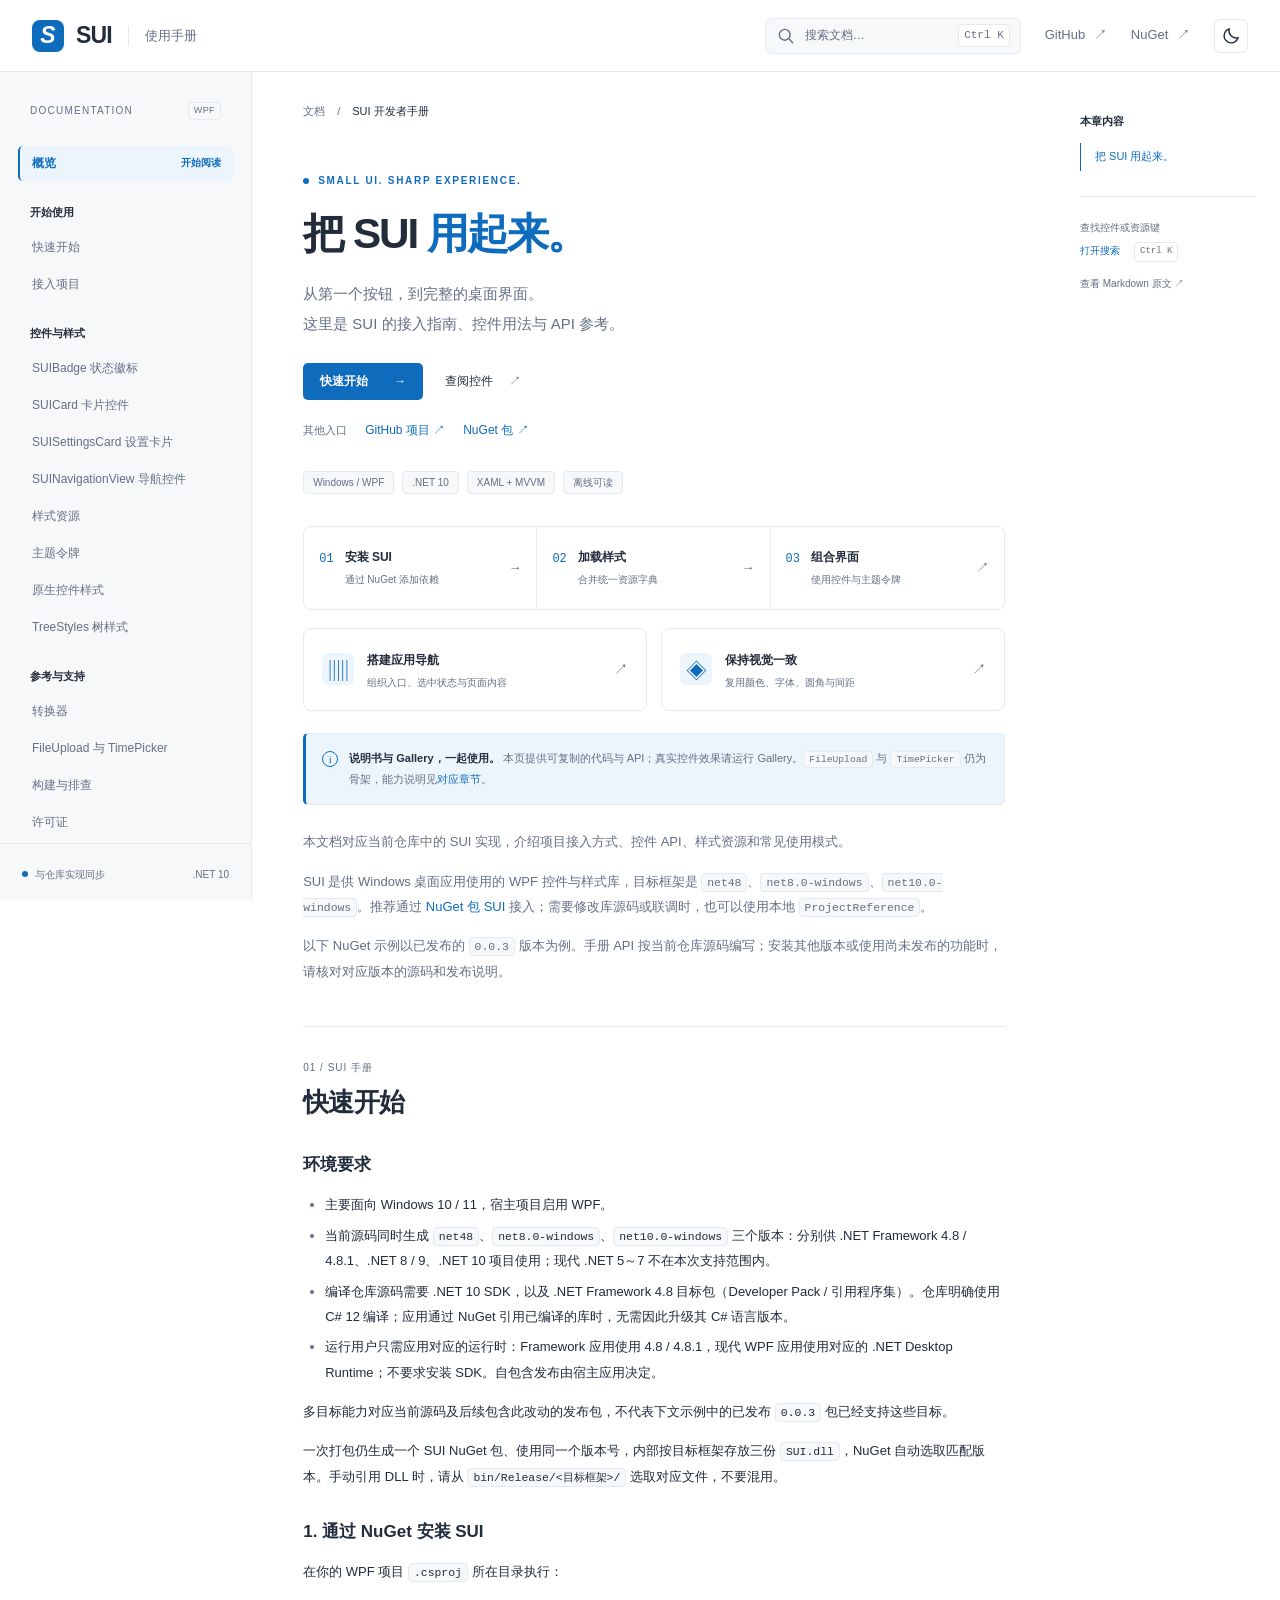
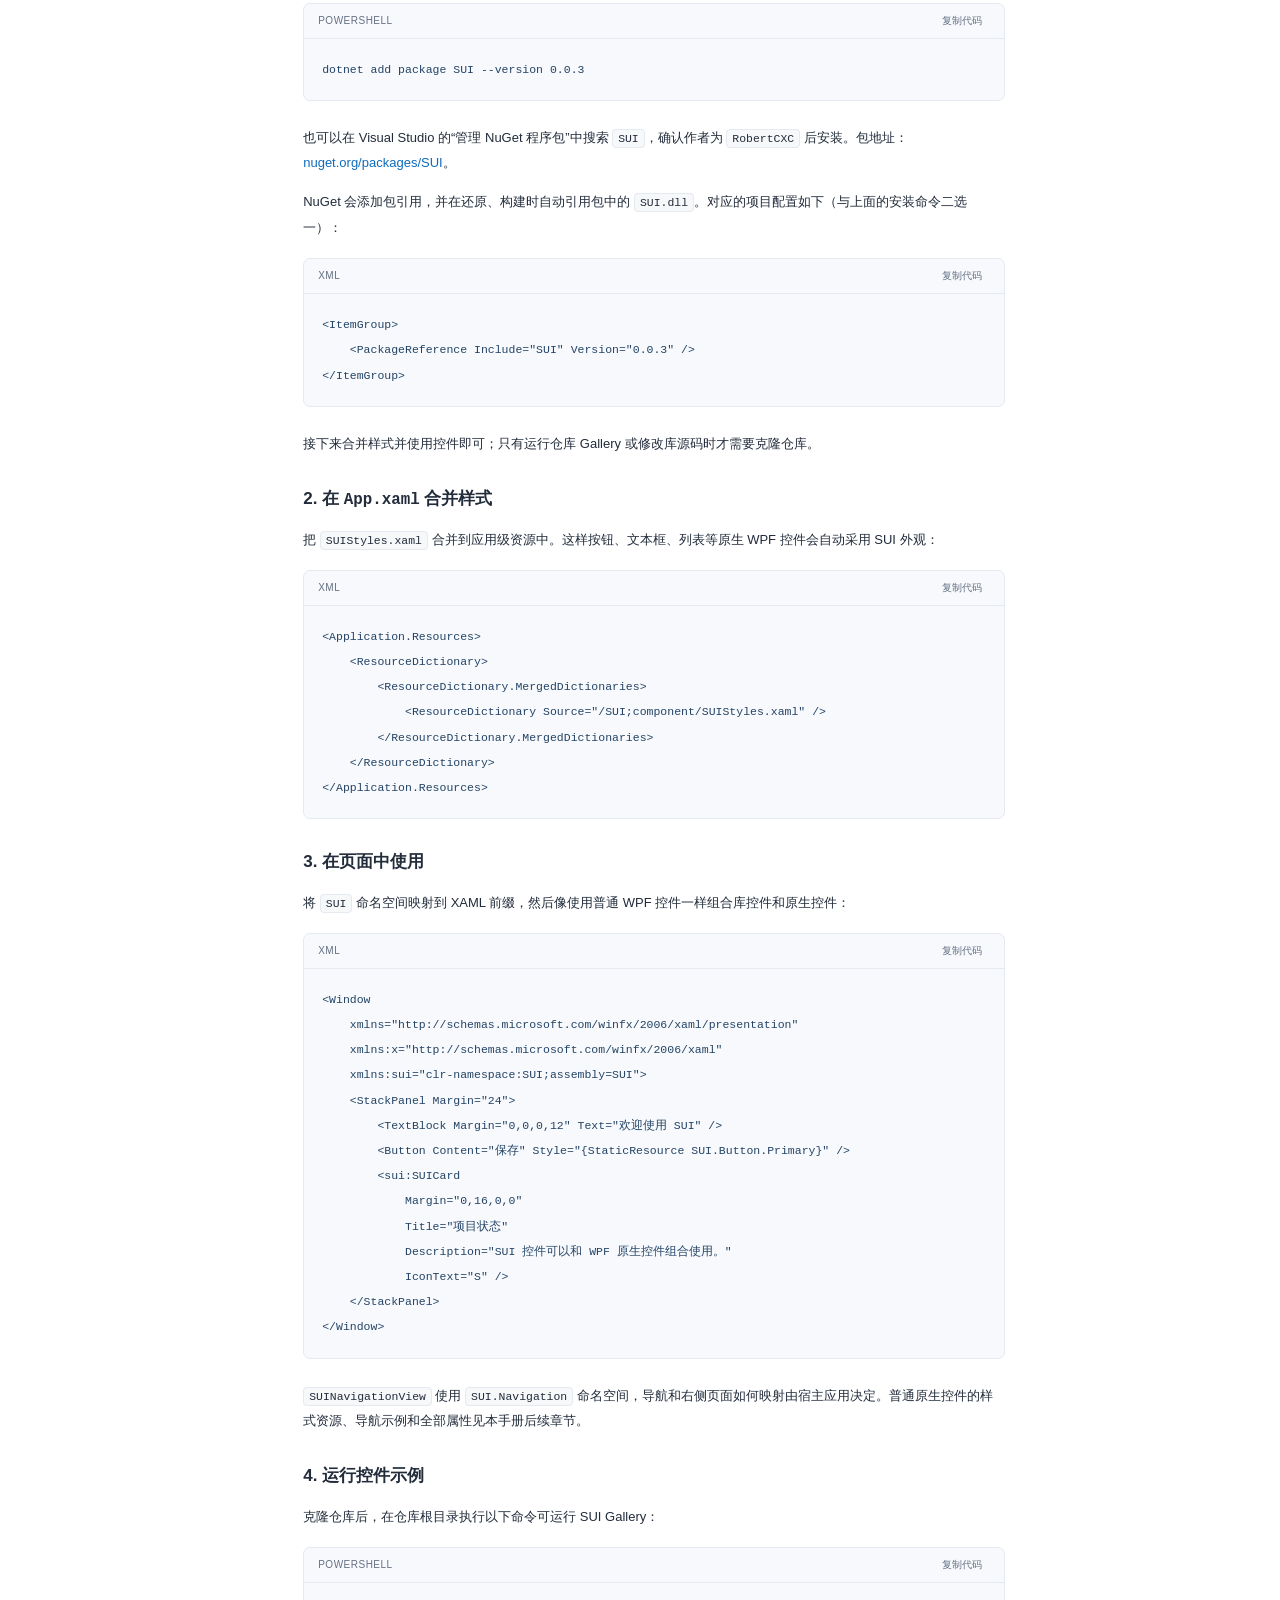
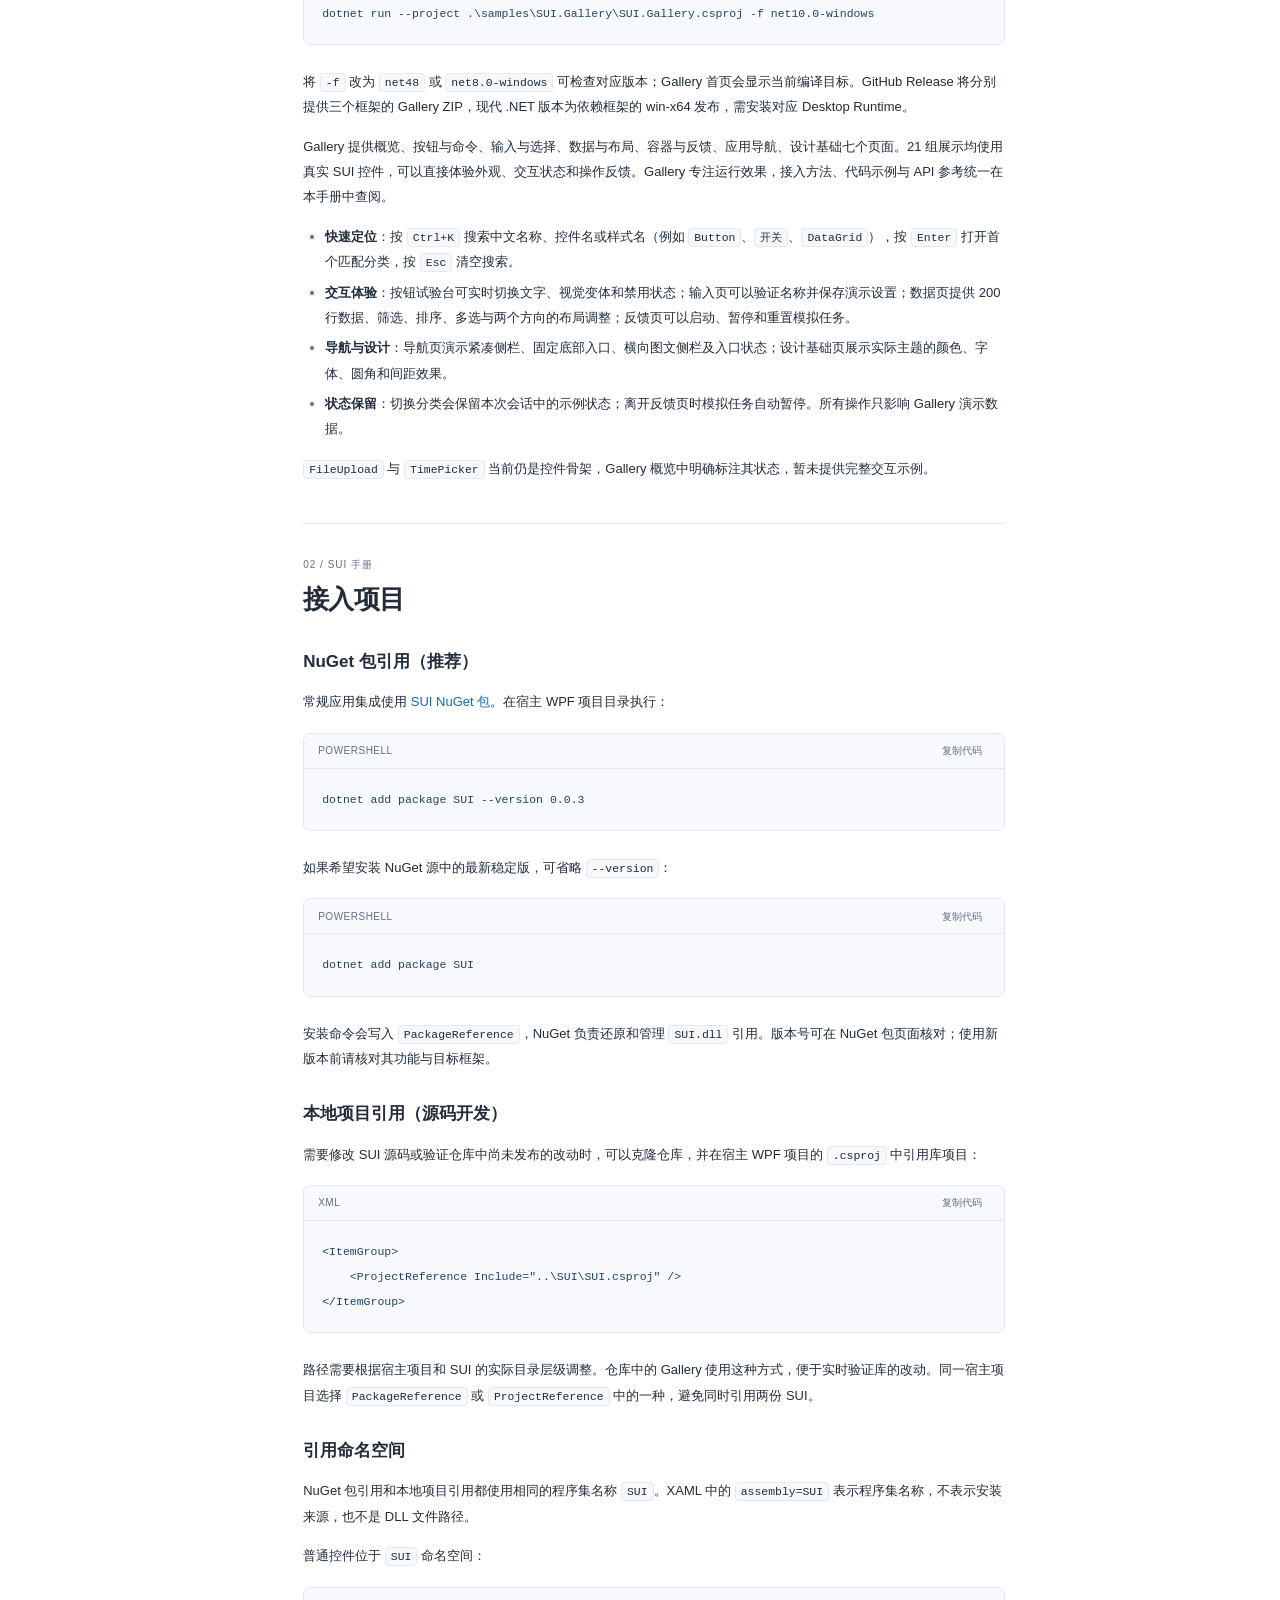
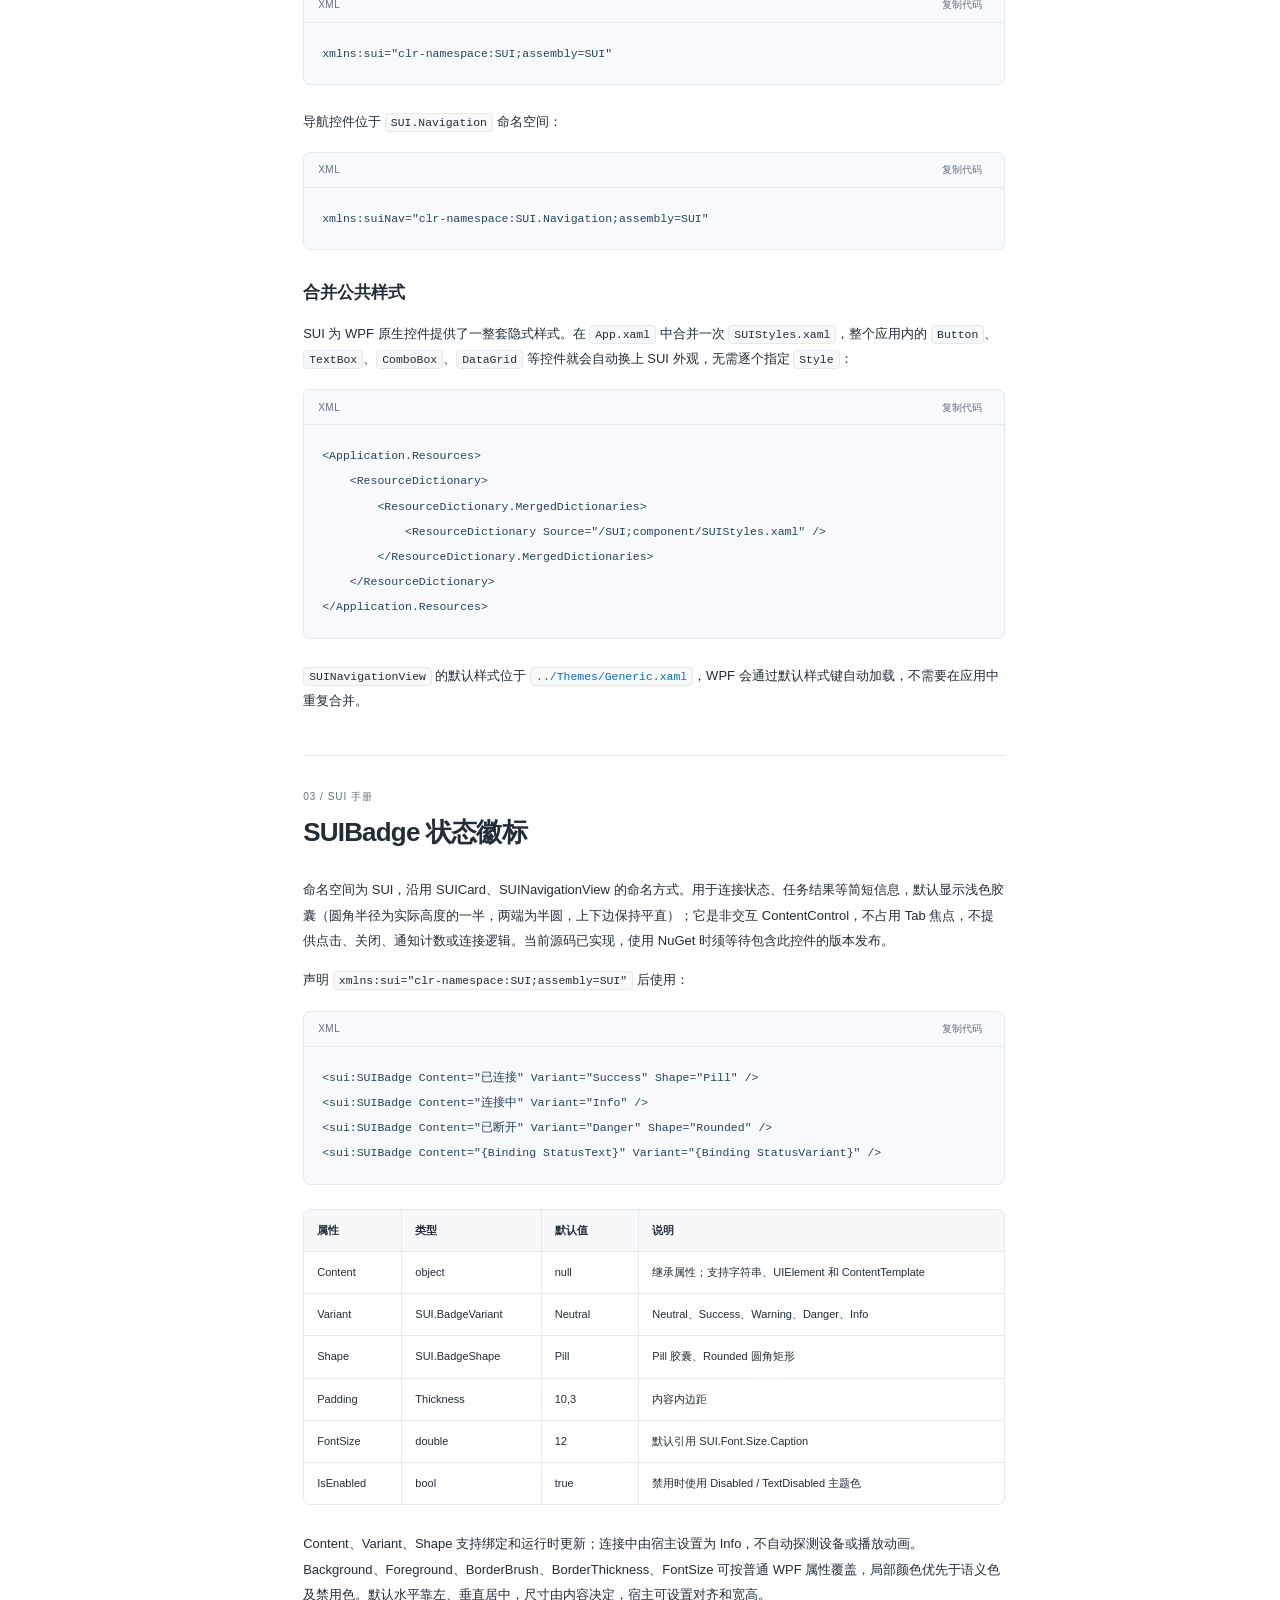
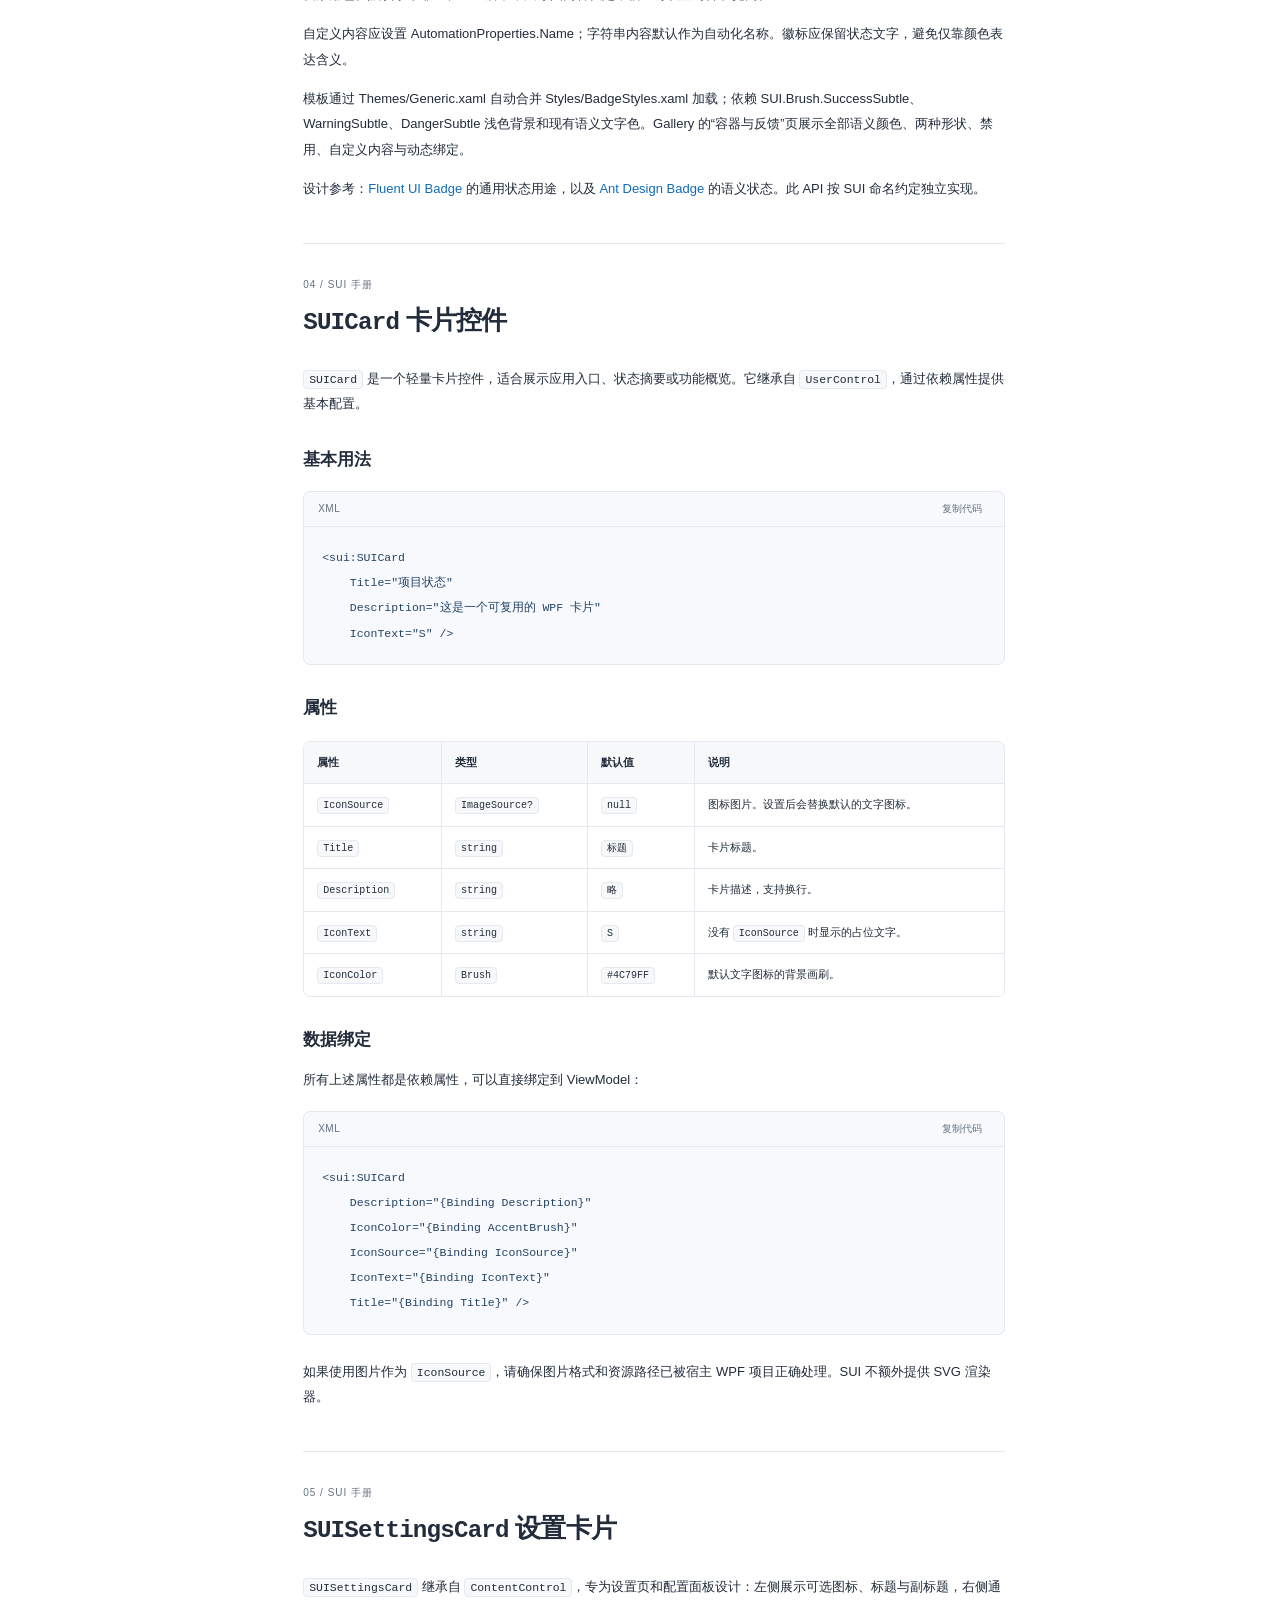
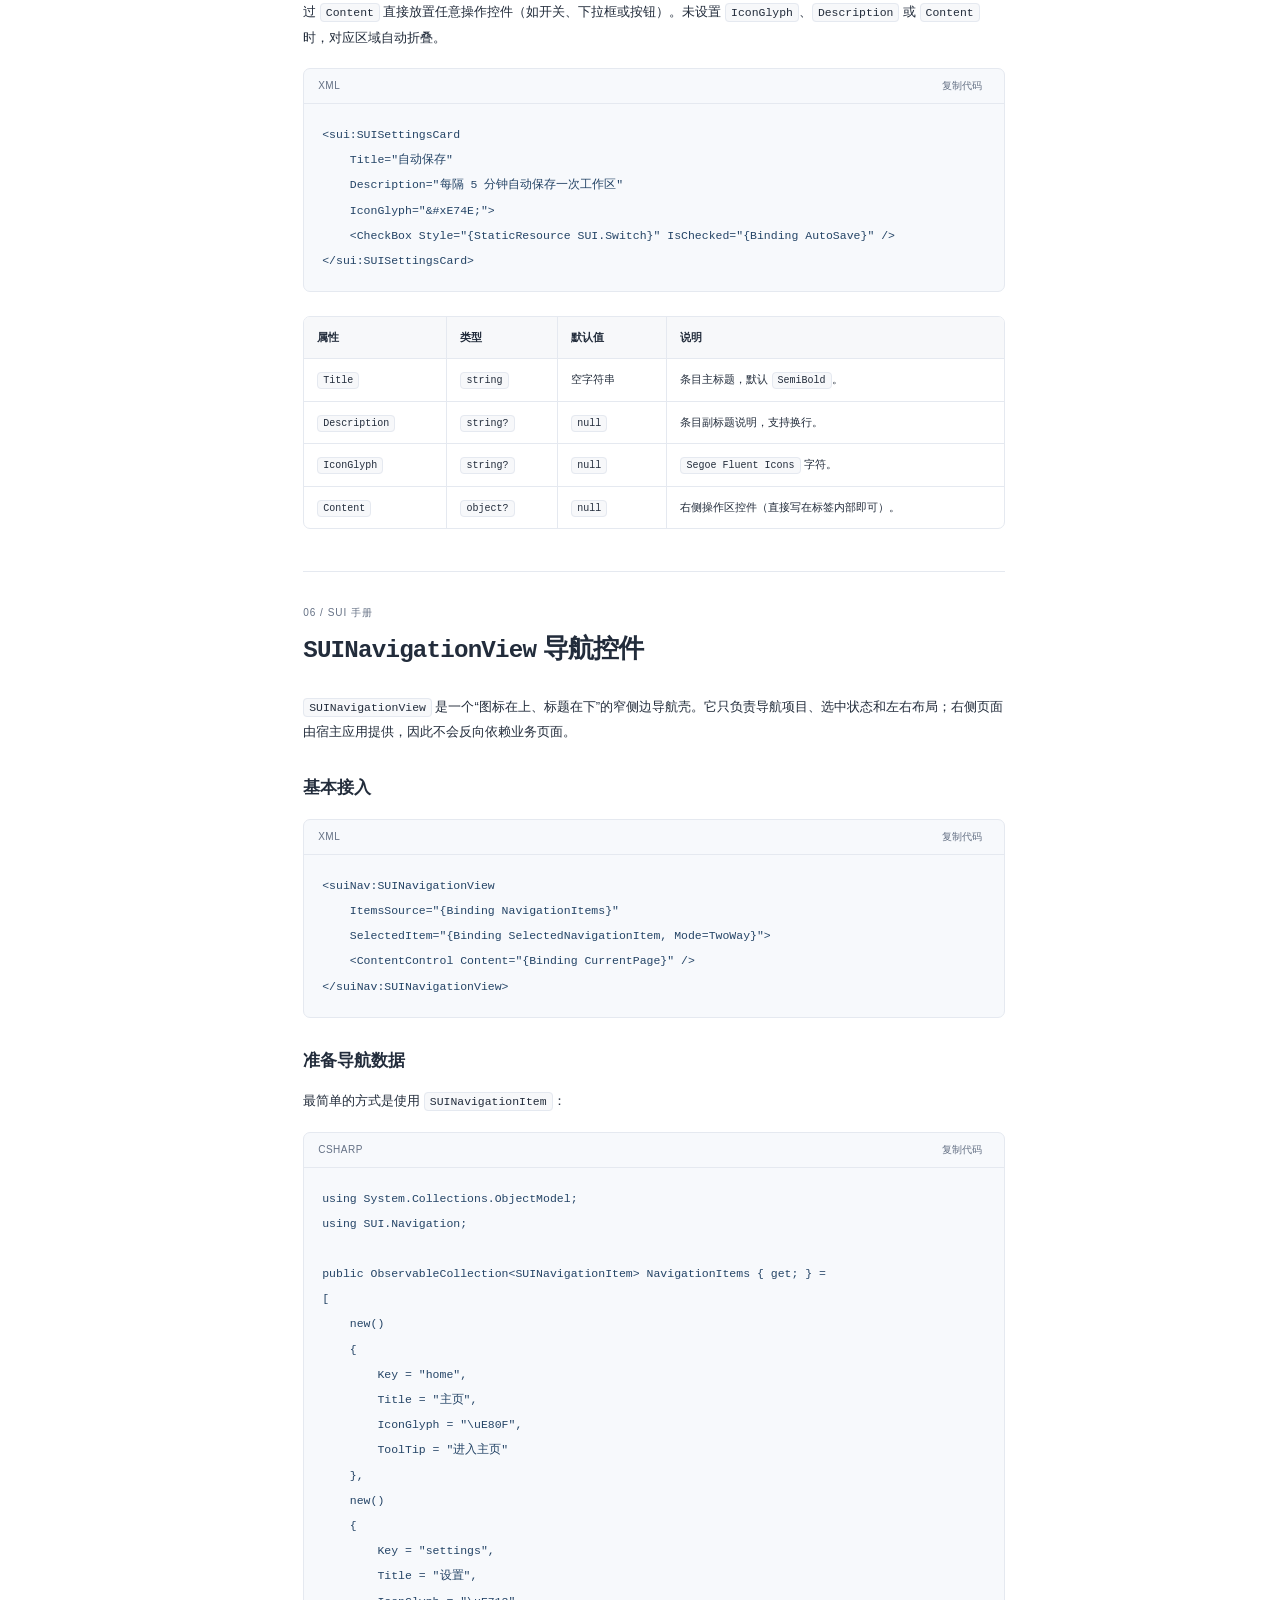
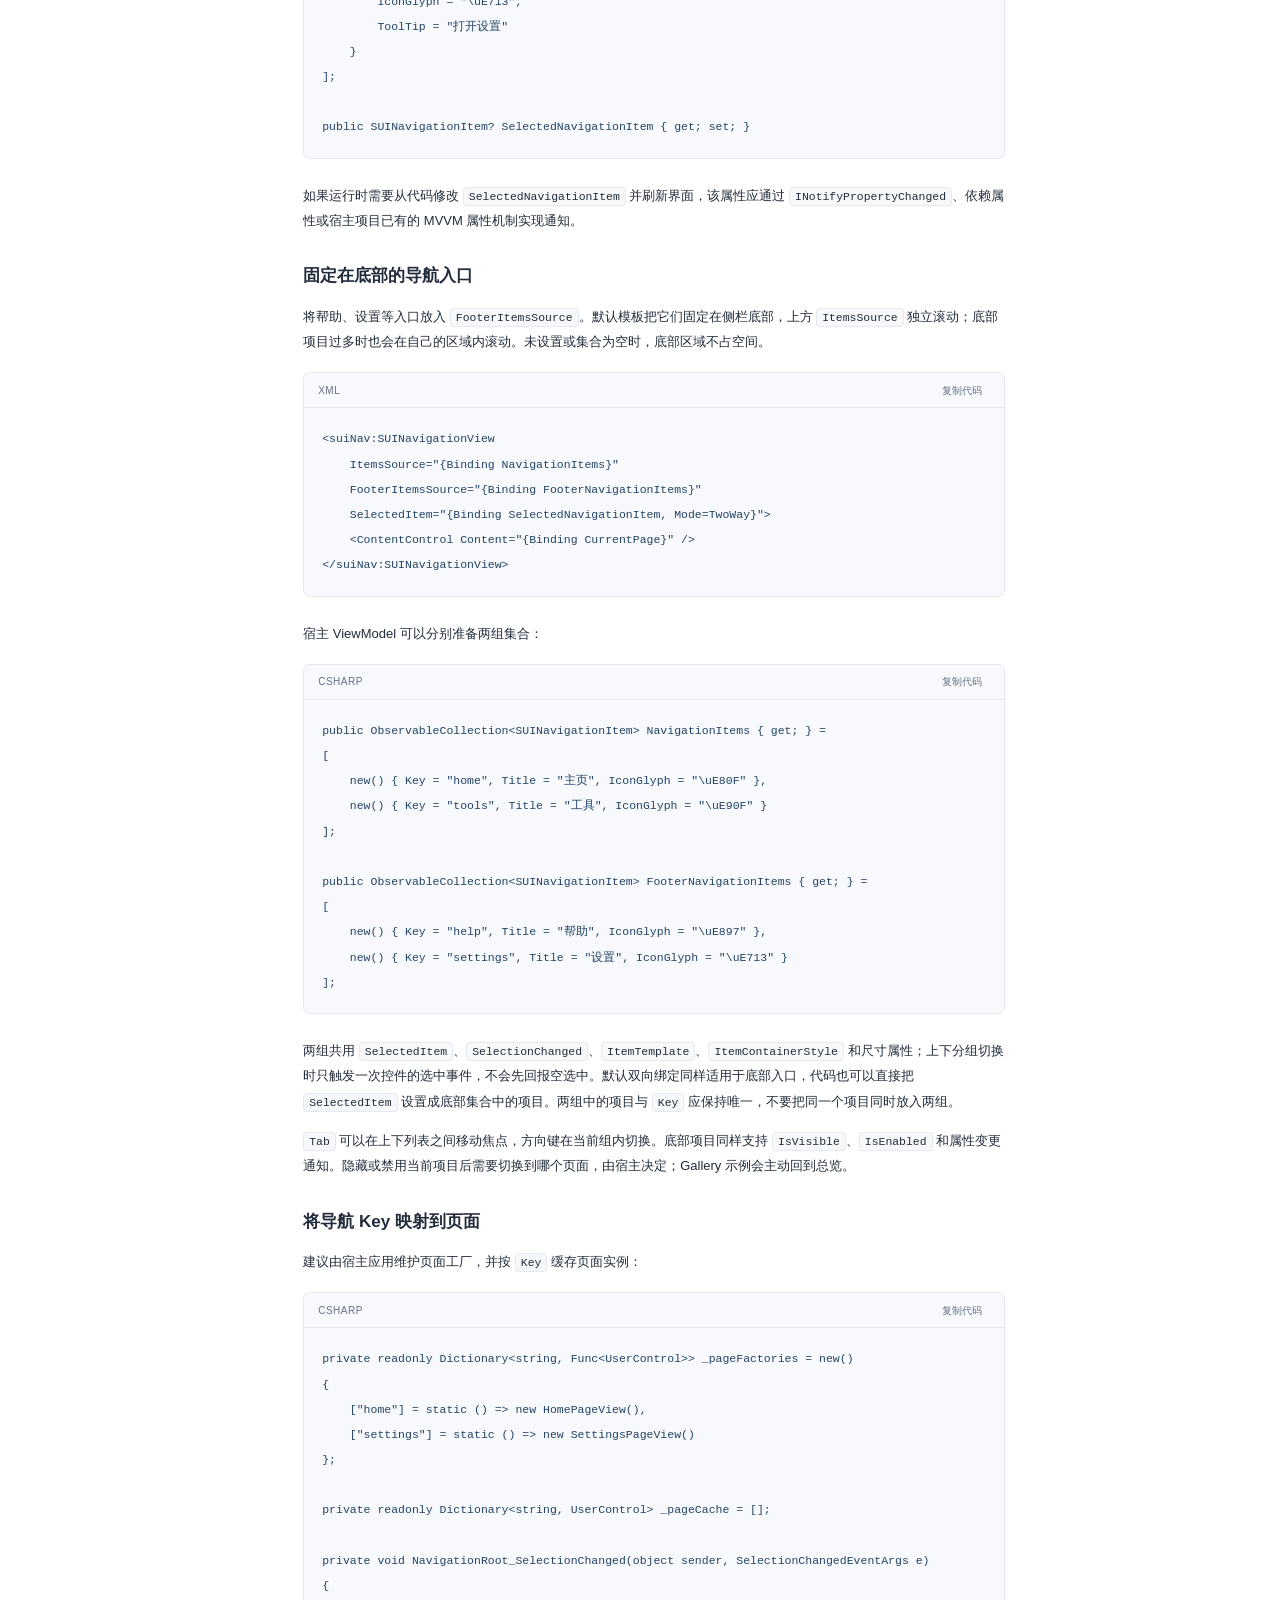
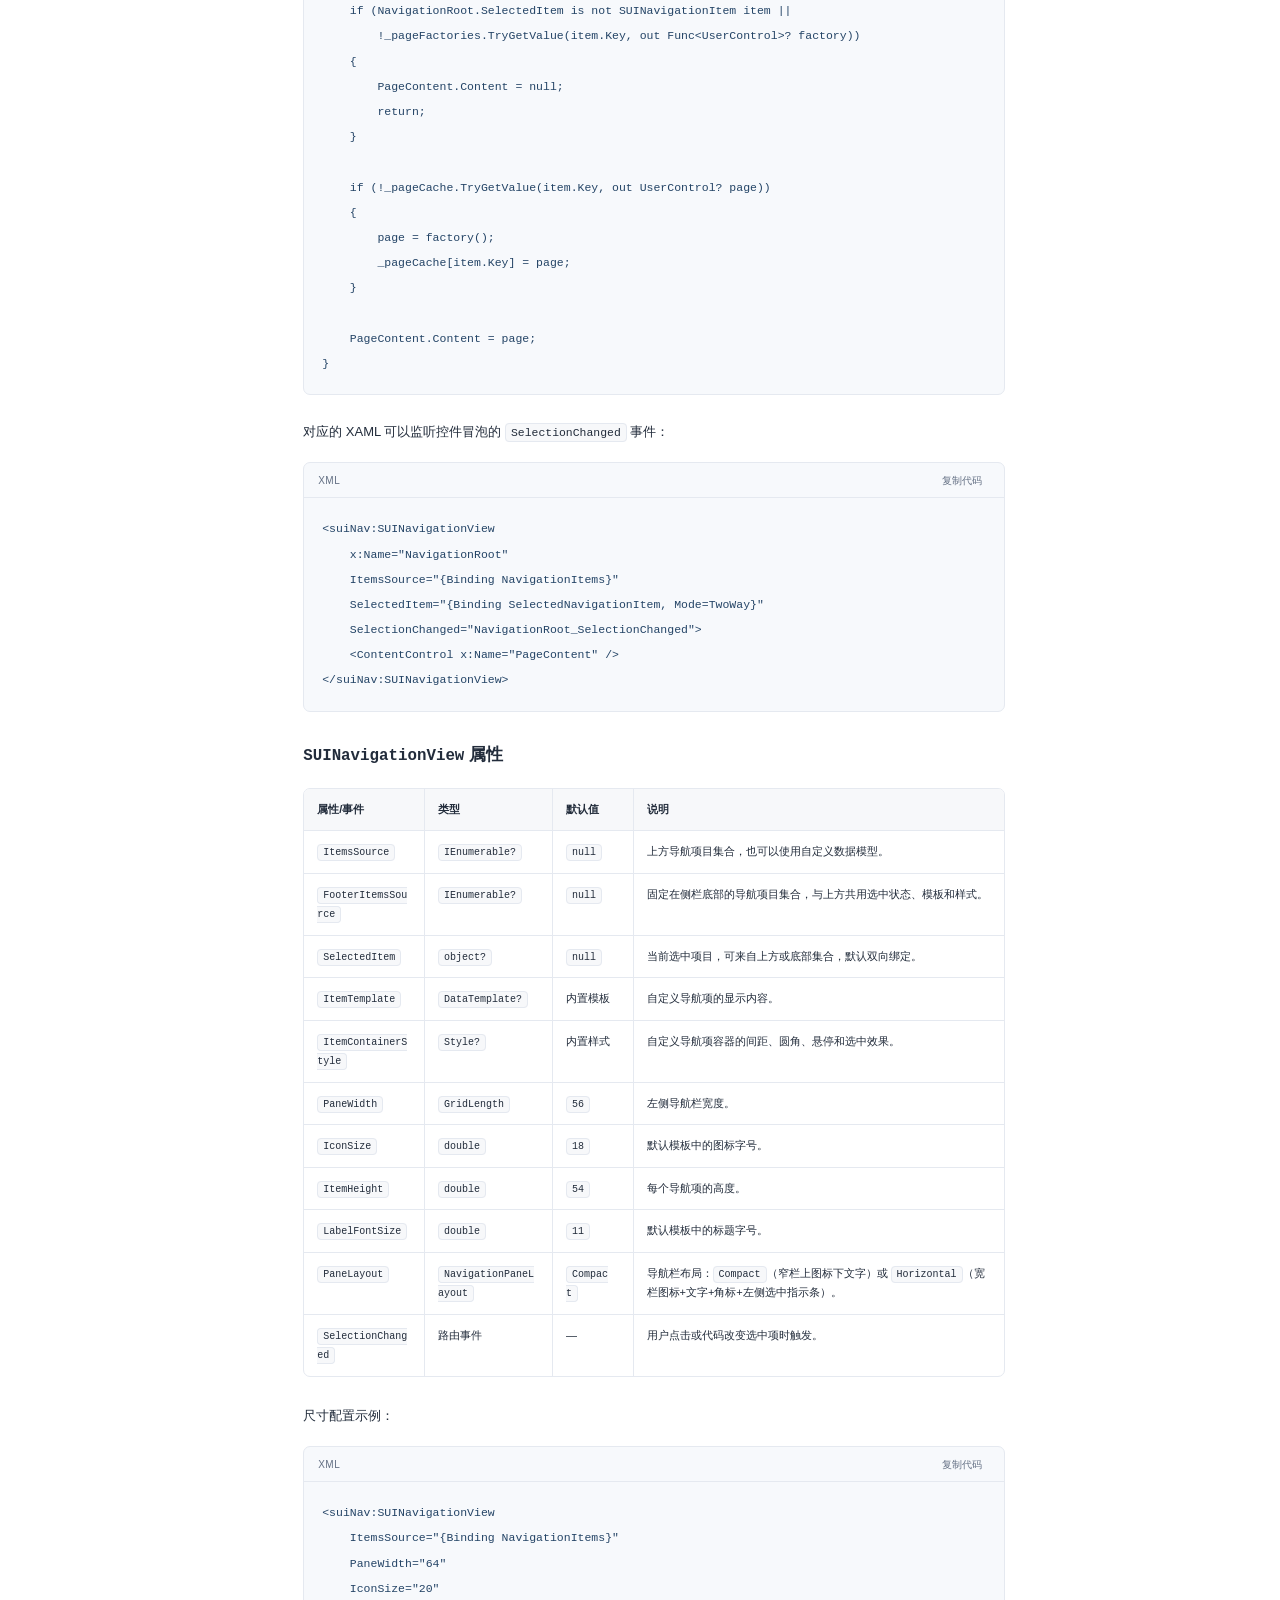
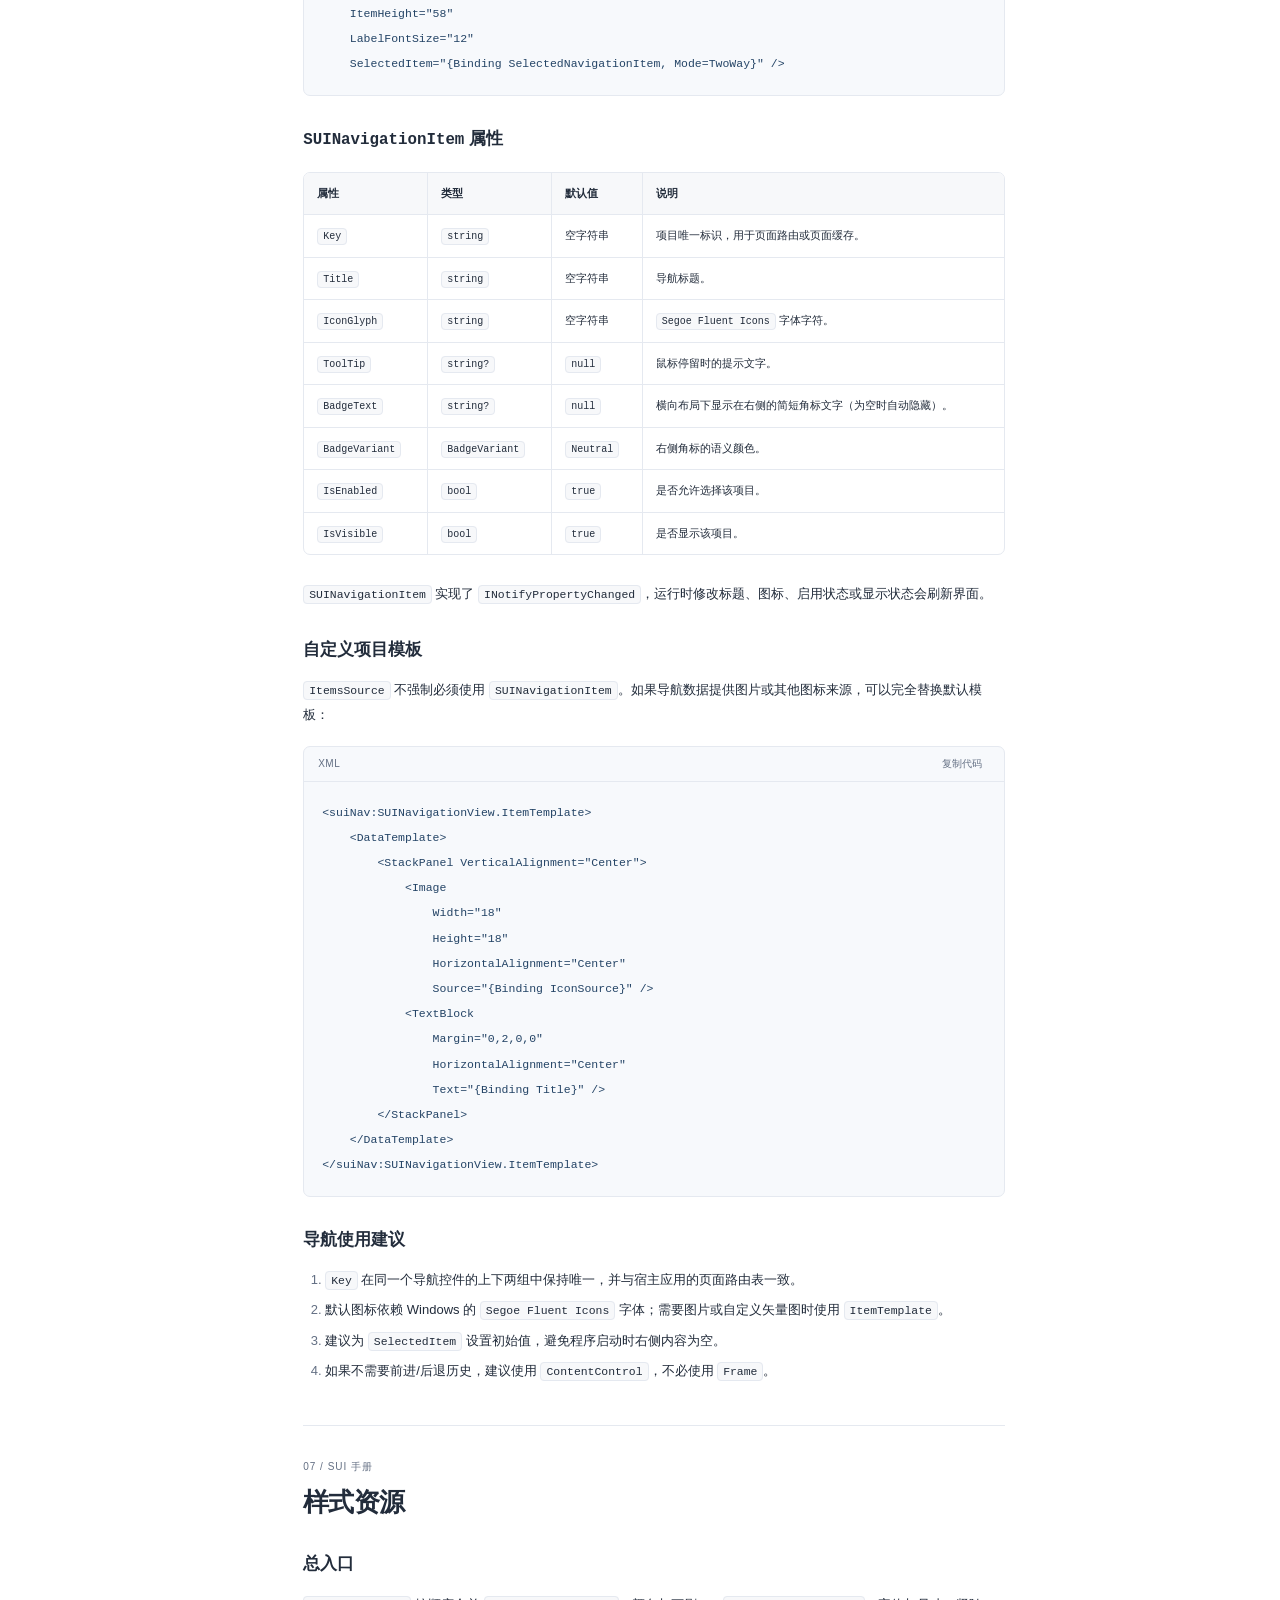
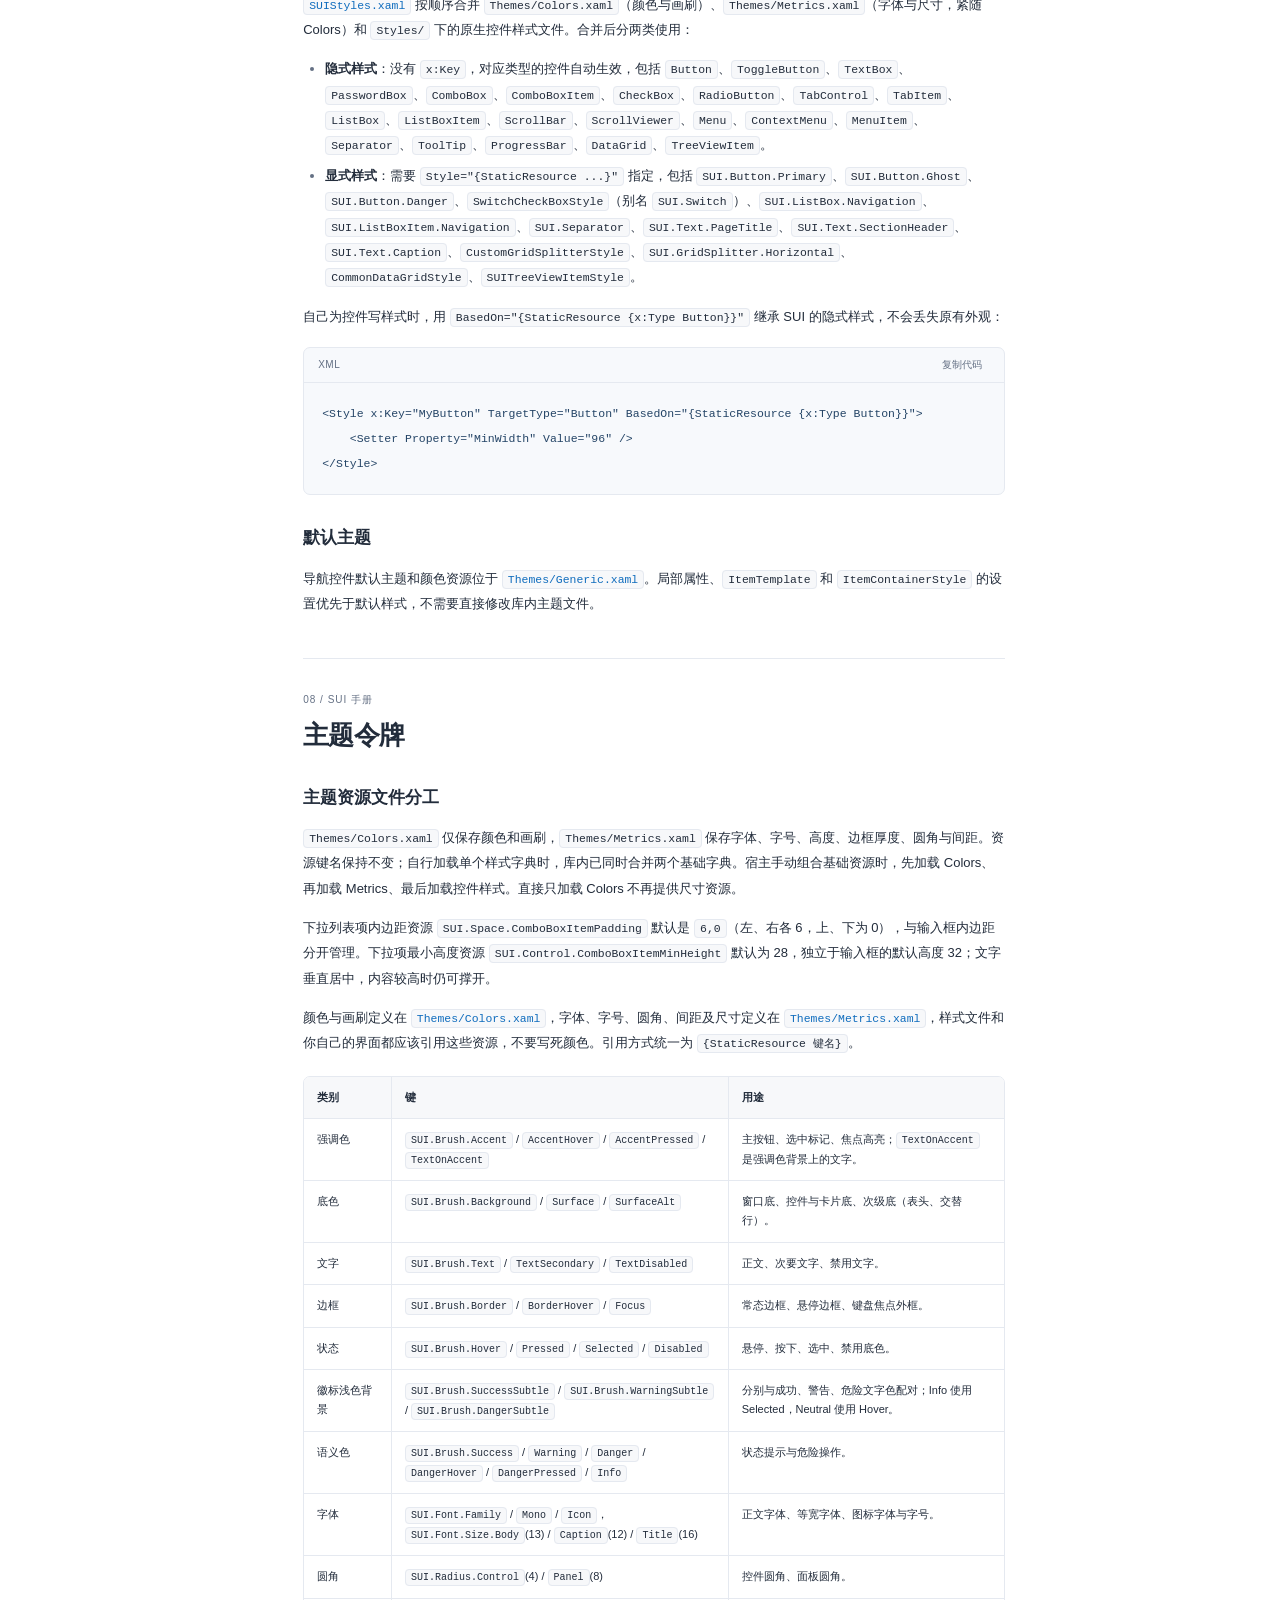
==== docs/index.html @ 78815bd7 "新增设置卡片 SUISettingsCard、分组标题及通用分隔线样式 变更目的：消除设置页中重复编写左标题副标题+右控件卡片布局、分组标题与 1px 内容分隔线的样板代码。  主要内容： - Con" ====
<!doctype html>
<!-- 此文件由 scripts/Build-Docs.ps1 生成。正文请编辑 doc/使用手册.md。 -->
<html lang="zh-CN">
<head>
  <meta charset="utf-8">
  <meta name="viewport" content="width=device-width, initial-scale=1">
  <meta name="description" content="SUI 中文使用手册：WPF 项目接入、控件 API、原生样式、主题令牌与常见问题。">
  <meta name="color-scheme" content="light dark">
  <title>SUI 使用手册 · Small UI. Sharp Experience.</title>
  <link rel="icon" href="assets/favicon.svg" type="image/svg+xml">
  <link rel="stylesheet" href="assets/manual.css">
  <script src="assets/theme.js"></script>
  <script src="assets/manual.js" defer></script>
</head>
<body>
  <a class="skip-link" href="#正文">跳到正文</a>
  <header class="site-header">
    <a class="brand" href="#概览" aria-label="SUI 使用手册首页"><span class="brand-mark" aria-hidden="true">S</span><strong>SUI</strong><span class="brand-divider"></span><span class="brand-caption">使用手册</span></a>
    <div class="header-actions">
      <button class="search-trigger" type="button" aria-label="搜索文档" data-search-open hidden><svg viewBox="0 0 24 24" aria-hidden="true"><circle cx="10.5" cy="10.5" r="6.5"/><path d="m16 16 4 4"/></svg><span>搜索文档…</span><kbd>Ctrl K</kbd></button>
      <a class="repo-link" href="https://github.com/RobertCXC/SUI">GitHub <span aria-hidden="true">↗</span></a>
      <a class="repo-link" href="https://www.nuget.org/packages/SUI">NuGet <span aria-hidden="true">↗</span></a>
      <button class="icon-button theme-toggle" type="button" aria-label="切换文档主题" hidden><svg viewBox="0 0 24 24" aria-hidden="true"><path d="M20.5 14a8.5 8.5 0 0 1-10.5-10.5A8.5 8.5 0 1 0 20.5 14Z"/></svg></button>
    </div>
  </header>
  <div class="mobile-bar"><button type="button" class="menu-toggle" aria-expanded="false" aria-controls="sidebar" hidden>☰ 章节目录</button><a href="#概览">返回概览 ↑</a></div>
  <aside id="sidebar" class="sidebar" aria-label="手册章节">
    <div class="sidebar-heading">DOCUMENTATION <span>WPF</span></div>
    <nav><a class="nav-link overview-link" href="#概览">概览<span>开始阅读</span></a><p class="nav-group">开始使用</p><a class="nav-link" href="#快速开始">快速开始</a><a class="nav-link" href="#接入项目">接入项目</a><p class="nav-group">控件与样式</p><a class="nav-link" href="#suibadge-状态徽标">SUIBadge 状态徽标</a><a class="nav-link" href="#suicard-卡片控件">SUICard 卡片控件</a><a class="nav-link" href="#suisettingscard-设置卡片">SUISettingsCard 设置卡片</a><a class="nav-link" href="#suinavigationview-导航控件">SUINavigationView 导航控件</a><a class="nav-link" href="#样式资源">样式资源</a><a class="nav-link" href="#主题令牌">主题令牌</a><a class="nav-link" href="#原生控件样式">原生控件样式</a><a class="nav-link" href="#treestyles-树样式">TreeStyles 树样式</a><p class="nav-group">参考与支持</p><a class="nav-link" href="#转换器">转换器</a><a class="nav-link" href="#fileupload-与-timepicker">FileUpload 与 TimePicker</a><a class="nav-link" href="#构建与排查">构建与排查</a><a class="nav-link" href="#许可证">许可证</a></nav>
    <div class="sidebar-footer"><span class="status-dot"></span>与仓库实现同步<span class="sidebar-tag">.NET 10</span></div>
  </aside>
  <main id="正文" tabindex="-1">
    <div class="reading-path"><span>文档</span><span aria-hidden="true">/</span><span>SUI 开发者手册</span></div>
    <section id="概览" class="hero" aria-labelledby="hero-title">
      <div class="hero-eyebrow"><span class="status-dot"></span> SMALL UI. SHARP EXPERIENCE.</div>
      <h1 id="hero-title">把 SUI <span>用起来。</span></h1>
      <p class="hero-description">从第一个按钮，到完整的桌面界面。<br>这里是 SUI 的接入指南、控件用法与 API 参考。</p>
      <div class="hero-actions"><a class="primary-link" href="#快速开始">快速开始 <span aria-hidden="true">→</span></a><a class="secondary-link" href="#原生控件样式">查阅控件 <span aria-hidden="true">↗</span></a></div>
      <nav class="platform-links" aria-label="SUI 项目入口"><span>其他入口</span><a href="https://github.com/RobertCXC/SUI">GitHub 项目 ↗</a><a href="https://www.nuget.org/packages/SUI">NuGet 包 ↗</a></nav>
      <div class="hero-tags"><span>Windows / WPF</span><span>.NET 10</span><span>XAML + MVVM</span><span>离线可读</span></div>
    </section>
    <div class="quick-path" aria-label="接入步骤">
      <a href="#1-通过-nuget-安装-sui"><span class="step-number">01</span><div><strong>安装 SUI</strong><span>通过 NuGet 添加依赖</span></div><span class="step-arrow" aria-hidden="true">→</span></a>
      <a href="#2-在-appxaml-合并样式"><span class="step-number">02</span><div><strong>加载样式</strong><span>合并统一资源字典</span></div><span class="step-arrow" aria-hidden="true">→</span></a>
      <a href="#3-在页面中使用"><span class="step-number">03</span><div><strong>组合界面</strong><span>使用控件与主题令牌</span></div><span class="step-arrow" aria-hidden="true">↗</span></a>
    </div>
    <div class="guide-links">
      <a href="#suinavigationview-导航控件"><span class="guide-icon" aria-hidden="true">▥</span><div><strong>搭建应用导航</strong><p>组织入口、选中状态与页面内容</p></div><span aria-hidden="true">↗</span></a>
      <a href="#主题令牌"><span class="guide-icon" aria-hidden="true">◈</span><div><strong>保持视觉一致</strong><p>复用颜色、字体、圆角与间距</p></div><span aria-hidden="true">↗</span></a>
    </div>
    <aside class="note"><span class="note-icon" aria-hidden="true">i</span><p><strong>说明书与 Gallery，一起使用。</strong> 本页提供可复制的代码与 API；真实控件效果请运行 Gallery。<code>FileUpload</code> 与 <code>TimePicker</code> 仍为骨架，能力说明见<a href="#fileupload-与-timepicker">对应章节</a>。</p></aside>
    <article class="manual-content" aria-label="完整使用手册"><div class="manual-intro"><p>本文档对应当前仓库中的 SUI 实现，介绍项目接入方式、控件 API、样式资源和常见使用模式。</p>
<p>SUI 是供 Windows 桌面应用使用的 WPF 控件与样式库，目标框架是 <code>net48</code>、<code>net8.0-windows</code>、<code>net10.0-windows</code>。推荐通过 <a href="https://www.nuget.org/packages/SUI">NuGet 包 SUI</a> 接入；需要修改库源码或联调时，也可以使用本地 <code>ProjectReference</code>。</p>
<p>以下 NuGet 示例以已发布的 <code>0.0.3</code> 版本为例。手册 API 按当前仓库源码编写；安装其他版本或使用尚未发布的功能时，请核对对应版本的源码和发布说明。</p>
</div>
<section class="doc-section" aria-labelledby="快速开始"><div class="section-number">01 / SUI 手册</div><h2 id="快速开始">快速开始<a class="heading-link" href="#快速开始" aria-label="链接到：快速开始">#</a></h2>
<h3 id="环境要求">环境要求<a class="heading-link" href="#环境要求" aria-label="链接到：环境要求">#</a></h3>
<ul>
<li>主要面向 Windows 10 / 11，宿主项目启用 WPF。</li>
<li>当前源码同时生成 <code>net48</code>、<code>net8.0-windows</code>、<code>net10.0-windows</code> 三个版本：分别供 .NET Framework 4.8 / 4.8.1、.NET 8 / 9、.NET 10 项目使用；现代 .NET 5～7 不在本次支持范围内。</li>
<li>编译仓库源码需要 .NET 10 SDK，以及 .NET Framework 4.8 目标包（Developer Pack / 引用程序集）。仓库明确使用 C# 12 编译；应用通过 NuGet 引用已编译的库时，无需因此升级其 C# 语言版本。</li>
<li>运行用户只需应用对应的运行时：Framework 应用使用 4.8 / 4.8.1，现代 WPF 应用使用对应的 .NET Desktop Runtime；不要求安装 SDK。自包含发布由宿主应用决定。</li>
</ul>
<p>多目标能力对应当前源码及后续包含此改动的发布包，不代表下文示例中的已发布 <code>0.0.3</code> 包已经支持这些目标。</p>
<p>一次打包仍生成一个 SUI NuGet 包、使用同一个版本号，内部按目标框架存放三份 <code>SUI.dll</code>，NuGet 自动选取匹配版本。手动引用 DLL 时，请从 <code>bin/Release/&lt;目标框架&gt;/</code> 选取对应文件，不要混用。</p>
<h3 id="1-通过-nuget-安装-sui">1. 通过 NuGet 安装 SUI<a class="heading-link" href="#1-通过-nuget-安装-sui" aria-label="链接到：1. 通过 NuGet 安装 SUI">#</a></h3>
<p>在你的 WPF 项目 <code>.csproj</code> 所在目录执行：</p>
<div class="code-block"><div class="code-toolbar"><span>powershell</span><button type="button" class="copy-button" hidden>复制代码</button></div><pre tabindex="0" aria-label="powershell 代码示例"><code class="language-powershell">dotnet add package SUI --version 0.0.3
</code></pre></div>
<p>也可以在 Visual Studio 的“管理 NuGet 程序包”中搜索 <code>SUI</code>，确认作者为 <code>RobertCXC</code> 后安装。包地址：<a href="https://www.nuget.org/packages/SUI">nuget.org/packages/SUI</a>。</p>
<p>NuGet 会添加包引用，并在还原、构建时自动引用包中的 <code>SUI.dll</code>。对应的项目配置如下（与上面的安装命令二选一）：</p>
<div class="code-block"><div class="code-toolbar"><span>xml</span><button type="button" class="copy-button" hidden>复制代码</button></div><pre tabindex="0" aria-label="xml 代码示例"><code class="language-xml">&lt;ItemGroup&gt;
    &lt;PackageReference Include=&quot;SUI&quot; Version=&quot;0.0.3&quot; /&gt;
&lt;/ItemGroup&gt;
</code></pre></div>
<p>接下来合并样式并使用控件即可；只有运行仓库 Gallery 或修改库源码时才需要克隆仓库。</p>
<h3 id="2-在-appxaml-合并样式">2. 在 <code>App.xaml</code> 合并样式<a class="heading-link" href="#2-在-appxaml-合并样式" aria-label="链接到：2. 在 App.xaml 合并样式">#</a></h3>
<p>把 <code>SUIStyles.xaml</code> 合并到应用级资源中。这样按钮、文本框、列表等原生 WPF 控件会自动采用 SUI 外观：</p>
<div class="code-block"><div class="code-toolbar"><span>xml</span><button type="button" class="copy-button" hidden>复制代码</button></div><pre tabindex="0" aria-label="xml 代码示例"><code class="language-xml">&lt;Application.Resources&gt;
    &lt;ResourceDictionary&gt;
        &lt;ResourceDictionary.MergedDictionaries&gt;
            &lt;ResourceDictionary Source=&quot;/SUI;component/SUIStyles.xaml&quot; /&gt;
        &lt;/ResourceDictionary.MergedDictionaries&gt;
    &lt;/ResourceDictionary&gt;
&lt;/Application.Resources&gt;
</code></pre></div>
<h3 id="3-在页面中使用">3. 在页面中使用<a class="heading-link" href="#3-在页面中使用" aria-label="链接到：3. 在页面中使用">#</a></h3>
<p>将 <code>SUI</code> 命名空间映射到 XAML 前缀，然后像使用普通 WPF 控件一样组合库控件和原生控件：</p>
<div class="code-block"><div class="code-toolbar"><span>xml</span><button type="button" class="copy-button" hidden>复制代码</button></div><pre tabindex="0" aria-label="xml 代码示例"><code class="language-xml">&lt;Window
    xmlns=&quot;http://schemas.microsoft.com/winfx/2006/xaml/presentation&quot;
    xmlns:x=&quot;http://schemas.microsoft.com/winfx/2006/xaml&quot;
    xmlns:sui=&quot;clr-namespace:SUI;assembly=SUI&quot;&gt;
    &lt;StackPanel Margin=&quot;24&quot;&gt;
        &lt;TextBlock Margin=&quot;0,0,0,12&quot; Text=&quot;欢迎使用 SUI&quot; /&gt;
        &lt;Button Content=&quot;保存&quot; Style=&quot;{StaticResource SUI.Button.Primary}&quot; /&gt;
        &lt;sui:SUICard
            Margin=&quot;0,16,0,0&quot;
            Title=&quot;项目状态&quot;
            Description=&quot;SUI 控件可以和 WPF 原生控件组合使用。&quot;
            IconText=&quot;S&quot; /&gt;
    &lt;/StackPanel&gt;
&lt;/Window&gt;
</code></pre></div>
<p><code>SUINavigationView</code> 使用 <code>SUI.Navigation</code> 命名空间，导航和右侧页面如何映射由宿主应用决定。普通原生控件的样式资源、导航示例和全部属性见本手册后续章节。</p>
<h3 id="4-运行控件示例">4. 运行控件示例<a class="heading-link" href="#4-运行控件示例" aria-label="链接到：4. 运行控件示例">#</a></h3>
<p>克隆仓库后，在仓库根目录执行以下命令可运行 SUI Gallery：</p>
<div class="code-block"><div class="code-toolbar"><span>powershell</span><button type="button" class="copy-button" hidden>复制代码</button></div><pre tabindex="0" aria-label="powershell 代码示例"><code class="language-powershell">dotnet run --project .\samples\SUI.Gallery\SUI.Gallery.csproj -f net10.0-windows
</code></pre></div>
<p>将 <code>-f</code> 改为 <code>net48</code> 或 <code>net8.0-windows</code> 可检查对应版本；Gallery 首页会显示当前编译目标。GitHub Release 将分别提供三个框架的 Gallery ZIP，现代 .NET 版本为依赖框架的 win-x64 发布，需安装对应 Desktop Runtime。</p>
<p>Gallery 提供概览、按钮与命令、输入与选择、数据与布局、容器与反馈、应用导航、设计基础七个页面。21 组展示均使用真实 SUI 控件，可以直接体验外观、交互状态和操作反馈。Gallery 专注运行效果，接入方法、代码示例与 API 参考统一在本手册中查阅。</p>
<ul>
<li><strong>快速定位</strong>：按 <code>Ctrl+K</code> 搜索中文名称、控件名或样式名（例如 <code>Button</code>、<code>开关</code>、<code>DataGrid</code>），按 <code>Enter</code> 打开首个匹配分类，按 <code>Esc</code> 清空搜索。</li>
<li><strong>交互体验</strong>：按钮试验台可实时切换文字、视觉变体和禁用状态；输入页可以验证名称并保存演示设置；数据页提供 200 行数据、筛选、排序、多选与两个方向的布局调整；反馈页可以启动、暂停和重置模拟任务。</li>
<li><strong>导航与设计</strong>：导航页演示紧凑侧栏、固定底部入口、横向图文侧栏及入口状态；设计基础页展示实际主题的颜色、字体、圆角和间距效果。</li>
<li><strong>状态保留</strong>：切换分类会保留本次会话中的示例状态；离开反馈页时模拟任务自动暂停。所有操作只影响 Gallery 演示数据。</li>
</ul>
<p><code>FileUpload</code> 与 <code>TimePicker</code> 当前仍是控件骨架，Gallery 概览中明确标注其状态，暂未提供完整交互示例。</p>
</section>
<section class="doc-section" aria-labelledby="接入项目"><div class="section-number">02 / SUI 手册</div><h2 id="接入项目">接入项目<a class="heading-link" href="#接入项目" aria-label="链接到：接入项目">#</a></h2>
<h3 id="nuget-包引用推荐">NuGet 包引用（推荐）<a class="heading-link" href="#nuget-包引用推荐" aria-label="链接到：NuGet 包引用（推荐）">#</a></h3>
<p>常规应用集成使用 <a href="https://www.nuget.org/packages/SUI">SUI NuGet 包</a>。在宿主 WPF 项目目录执行：</p>
<div class="code-block"><div class="code-toolbar"><span>powershell</span><button type="button" class="copy-button" hidden>复制代码</button></div><pre tabindex="0" aria-label="powershell 代码示例"><code class="language-powershell">dotnet add package SUI --version 0.0.3
</code></pre></div>
<p>如果希望安装 NuGet 源中的最新稳定版，可省略 <code>--version</code>：</p>
<div class="code-block"><div class="code-toolbar"><span>powershell</span><button type="button" class="copy-button" hidden>复制代码</button></div><pre tabindex="0" aria-label="powershell 代码示例"><code class="language-powershell">dotnet add package SUI
</code></pre></div>
<p>安装命令会写入 <code>PackageReference</code>，NuGet 负责还原和管理 <code>SUI.dll</code> 引用。版本号可在 NuGet 包页面核对；使用新版本前请核对其功能与目标框架。</p>
<h3 id="本地项目引用源码开发">本地项目引用（源码开发）<a class="heading-link" href="#本地项目引用源码开发" aria-label="链接到：本地项目引用（源码开发）">#</a></h3>
<p>需要修改 SUI 源码或验证仓库中尚未发布的改动时，可以克隆仓库，并在宿主 WPF 项目的 <code>.csproj</code> 中引用库项目：</p>
<div class="code-block"><div class="code-toolbar"><span>xml</span><button type="button" class="copy-button" hidden>复制代码</button></div><pre tabindex="0" aria-label="xml 代码示例"><code class="language-xml">&lt;ItemGroup&gt;
    &lt;ProjectReference Include=&quot;..\SUI\SUI.csproj&quot; /&gt;
&lt;/ItemGroup&gt;
</code></pre></div>
<p>路径需要根据宿主项目和 SUI 的实际目录层级调整。仓库中的 Gallery 使用这种方式，便于实时验证库的改动。同一宿主项目选择 <code>PackageReference</code> 或 <code>ProjectReference</code> 中的一种，避免同时引用两份 SUI。</p>
<h3 id="引用命名空间">引用命名空间<a class="heading-link" href="#引用命名空间" aria-label="链接到：引用命名空间">#</a></h3>
<p>NuGet 包引用和本地项目引用都使用相同的程序集名称 <code>SUI</code>。XAML 中的 <code>assembly=SUI</code> 表示程序集名称，不表示安装来源，也不是 DLL 文件路径。</p>
<p>普通控件位于 <code>SUI</code> 命名空间：</p>
<div class="code-block"><div class="code-toolbar"><span>xml</span><button type="button" class="copy-button" hidden>复制代码</button></div><pre tabindex="0" aria-label="xml 代码示例"><code class="language-xml">xmlns:sui=&quot;clr-namespace:SUI;assembly=SUI&quot;
</code></pre></div>
<p>导航控件位于 <code>SUI.Navigation</code> 命名空间：</p>
<div class="code-block"><div class="code-toolbar"><span>xml</span><button type="button" class="copy-button" hidden>复制代码</button></div><pre tabindex="0" aria-label="xml 代码示例"><code class="language-xml">xmlns:suiNav=&quot;clr-namespace:SUI.Navigation;assembly=SUI&quot;
</code></pre></div>
<h3 id="合并公共样式">合并公共样式<a class="heading-link" href="#合并公共样式" aria-label="链接到：合并公共样式">#</a></h3>
<p>SUI 为 WPF 原生控件提供了一整套隐式样式。在 <code>App.xaml</code> 中合并一次 <code>SUIStyles.xaml</code>，整个应用内的 <code>Button</code>、<code>TextBox</code>、<code>ComboBox</code>、<code>DataGrid</code> 等控件就会自动换上 SUI 外观，无需逐个指定 <code>Style</code>：</p>
<div class="code-block"><div class="code-toolbar"><span>xml</span><button type="button" class="copy-button" hidden>复制代码</button></div><pre tabindex="0" aria-label="xml 代码示例"><code class="language-xml">&lt;Application.Resources&gt;
    &lt;ResourceDictionary&gt;
        &lt;ResourceDictionary.MergedDictionaries&gt;
            &lt;ResourceDictionary Source=&quot;/SUI;component/SUIStyles.xaml&quot; /&gt;
        &lt;/ResourceDictionary.MergedDictionaries&gt;
    &lt;/ResourceDictionary&gt;
&lt;/Application.Resources&gt;
</code></pre></div>
<p><code>SUINavigationView</code> 的默认样式位于 <a href="https://github.com/RobertCXC/SUI/blob/main/Themes/Generic.xaml"><code>../Themes/Generic.xaml</code></a>，WPF 会通过默认样式键自动加载，不需要在应用中重复合并。</p>
</section>
<section class="doc-section" aria-labelledby="suibadge-状态徽标"><div class="section-number">03 / SUI 手册</div><h2 id="suibadge-状态徽标">SUIBadge 状态徽标<a class="heading-link" href="#suibadge-状态徽标" aria-label="链接到：SUIBadge 状态徽标">#</a></h2>
<p>命名空间为 SUI，沿用 SUICard、SUINavigationView 的命名方式。用于连接状态、任务结果等简短信息，默认显示浅色胶囊（圆角半径为实际高度的一半，两端为半圆，上下边保持平直）；它是非交互 ContentControl，不占用 Tab 焦点，不提供点击、关闭、通知计数或连接逻辑。当前源码已实现，使用 NuGet 时须等待包含此控件的版本发布。</p>
<p>声明 <code>xmlns:sui=&quot;clr-namespace:SUI;assembly=SUI&quot;</code> 后使用：</p>
<div class="code-block"><div class="code-toolbar"><span>xml</span><button type="button" class="copy-button" hidden>复制代码</button></div><pre tabindex="0" aria-label="xml 代码示例"><code class="language-xml">&lt;sui:SUIBadge Content=&quot;已连接&quot; Variant=&quot;Success&quot; Shape=&quot;Pill&quot; /&gt;
&lt;sui:SUIBadge Content=&quot;连接中&quot; Variant=&quot;Info&quot; /&gt;
&lt;sui:SUIBadge Content=&quot;已断开&quot; Variant=&quot;Danger&quot; Shape=&quot;Rounded&quot; /&gt;
&lt;sui:SUIBadge Content=&quot;{Binding StatusText}&quot; Variant=&quot;{Binding StatusVariant}&quot; /&gt;
</code></pre></div>
<div class="table-scroll" role="region" aria-label="参考表格，可横向滚动" tabindex="0"><table>
<thead>
<tr>
<th>属性</th>
<th>类型</th>
<th>默认值</th>
<th>说明</th>
</tr>
</thead>
<tbody>
<tr>
<td>Content</td>
<td>object</td>
<td>null</td>
<td>继承属性；支持字符串、UIElement 和 ContentTemplate</td>
</tr>
<tr>
<td>Variant</td>
<td>SUI.BadgeVariant</td>
<td>Neutral</td>
<td>Neutral、Success、Warning、Danger、Info</td>
</tr>
<tr>
<td>Shape</td>
<td>SUI.BadgeShape</td>
<td>Pill</td>
<td>Pill 胶囊、Rounded 圆角矩形</td>
</tr>
<tr>
<td>Padding</td>
<td>Thickness</td>
<td>10,3</td>
<td>内容内边距</td>
</tr>
<tr>
<td>FontSize</td>
<td>double</td>
<td>12</td>
<td>默认引用 SUI.Font.Size.Caption</td>
</tr>
<tr>
<td>IsEnabled</td>
<td>bool</td>
<td>true</td>
<td>禁用时使用 Disabled / TextDisabled 主题色</td>
</tr>
</tbody>
</table></div>
<p>Content、Variant、Shape 支持绑定和运行时更新；连接中由宿主设置为 Info，不自动探测设备或播放动画。Background、Foreground、BorderBrush、BorderThickness、FontSize 可按普通 WPF 属性覆盖，局部颜色优先于语义色及禁用色。默认水平靠左、垂直居中，尺寸由内容决定，宿主可设置对齐和宽高。</p>
<p>自定义内容应设置 AutomationProperties.Name；字符串内容默认作为自动化名称。徽标应保留状态文字，避免仅靠颜色表达含义。</p>
<p>模板通过 Themes/Generic.xaml 自动合并 Styles/BadgeStyles.xaml 加载；依赖 SUI.Brush.SuccessSubtle、WarningSubtle、DangerSubtle 浅色背景和现有语义文字色。Gallery 的“容器与反馈”页展示全部语义颜色、两种形状、禁用、自定义内容与动态绑定。</p>
<p>设计参考：<a href="https://learn.microsoft.com/en-us/fluent-ui/web-components/components/badge">Fluent UI Badge</a> 的通用状态用途，以及 <a href="https://ant.design/components/badge">Ant Design Badge</a> 的语义状态。此 API 按 SUI 命名约定独立实现。</p>
</section>
<section class="doc-section" aria-labelledby="suicard-卡片控件"><div class="section-number">04 / SUI 手册</div><h2 id="suicard-卡片控件"><code>SUICard</code> 卡片控件<a class="heading-link" href="#suicard-卡片控件" aria-label="链接到：SUICard 卡片控件">#</a></h2>
<p><code>SUICard</code> 是一个轻量卡片控件，适合展示应用入口、状态摘要或功能概览。它继承自 <code>UserControl</code>，通过依赖属性提供基本配置。</p>
<h3 id="基本用法">基本用法<a class="heading-link" href="#基本用法" aria-label="链接到：基本用法">#</a></h3>
<div class="code-block"><div class="code-toolbar"><span>xml</span><button type="button" class="copy-button" hidden>复制代码</button></div><pre tabindex="0" aria-label="xml 代码示例"><code class="language-xml">&lt;sui:SUICard
    Title=&quot;项目状态&quot;
    Description=&quot;这是一个可复用的 WPF 卡片&quot;
    IconText=&quot;S&quot; /&gt;
</code></pre></div>
<h3 id="属性">属性<a class="heading-link" href="#属性" aria-label="链接到：属性">#</a></h3>
<div class="table-scroll" role="region" aria-label="参考表格，可横向滚动" tabindex="0"><table>
<thead>
<tr>
<th>属性</th>
<th>类型</th>
<th>默认值</th>
<th>说明</th>
</tr>
</thead>
<tbody>
<tr>
<td><code>IconSource</code></td>
<td><code>ImageSource?</code></td>
<td><code>null</code></td>
<td>图标图片。设置后会替换默认的文字图标。</td>
</tr>
<tr>
<td><code>Title</code></td>
<td><code>string</code></td>
<td><code>标题</code></td>
<td>卡片标题。</td>
</tr>
<tr>
<td><code>Description</code></td>
<td><code>string</code></td>
<td><code>略</code></td>
<td>卡片描述，支持换行。</td>
</tr>
<tr>
<td><code>IconText</code></td>
<td><code>string</code></td>
<td><code>S</code></td>
<td>没有 <code>IconSource</code> 时显示的占位文字。</td>
</tr>
<tr>
<td><code>IconColor</code></td>
<td><code>Brush</code></td>
<td><code>#4C79FF</code></td>
<td>默认文字图标的背景画刷。</td>
</tr>
</tbody>
</table></div>
<h3 id="数据绑定">数据绑定<a class="heading-link" href="#数据绑定" aria-label="链接到：数据绑定">#</a></h3>
<p>所有上述属性都是依赖属性，可以直接绑定到 ViewModel：</p>
<div class="code-block"><div class="code-toolbar"><span>xml</span><button type="button" class="copy-button" hidden>复制代码</button></div><pre tabindex="0" aria-label="xml 代码示例"><code class="language-xml">&lt;sui:SUICard
    Description=&quot;{Binding Description}&quot;
    IconColor=&quot;{Binding AccentBrush}&quot;
    IconSource=&quot;{Binding IconSource}&quot;
    IconText=&quot;{Binding IconText}&quot;
    Title=&quot;{Binding Title}&quot; /&gt;
</code></pre></div>
<p>如果使用图片作为 <code>IconSource</code>，请确保图片格式和资源路径已被宿主 WPF 项目正确处理。SUI 不额外提供 SVG 渲染器。</p>
</section>
<section class="doc-section" aria-labelledby="suisettingscard-设置卡片"><div class="section-number">05 / SUI 手册</div><h2 id="suisettingscard-设置卡片"><code>SUISettingsCard</code> 设置卡片<a class="heading-link" href="#suisettingscard-设置卡片" aria-label="链接到：SUISettingsCard 设置卡片">#</a></h2>
<p><code>SUISettingsCard</code> 继承自 <code>ContentControl</code>，专为设置页和配置面板设计：左侧展示可选图标、标题与副标题，右侧通过 <code>Content</code> 直接放置任意操作控件（如开关、下拉框或按钮）。未设置 <code>IconGlyph</code>、<code>Description</code> 或 <code>Content</code> 时，对应区域自动折叠。</p>
<div class="code-block"><div class="code-toolbar"><span>xml</span><button type="button" class="copy-button" hidden>复制代码</button></div><pre tabindex="0" aria-label="xml 代码示例"><code class="language-xml">&lt;sui:SUISettingsCard
    Title=&quot;自动保存&quot;
    Description=&quot;每隔 5 分钟自动保存一次工作区&quot;
    IconGlyph=&quot;&amp;#xE74E;&quot;&gt;
    &lt;CheckBox Style=&quot;{StaticResource SUI.Switch}&quot; IsChecked=&quot;{Binding AutoSave}&quot; /&gt;
&lt;/sui:SUISettingsCard&gt;
</code></pre></div>
<div class="table-scroll" role="region" aria-label="参考表格，可横向滚动" tabindex="0"><table>
<thead>
<tr>
<th>属性</th>
<th>类型</th>
<th>默认值</th>
<th>说明</th>
</tr>
</thead>
<tbody>
<tr>
<td><code>Title</code></td>
<td><code>string</code></td>
<td>空字符串</td>
<td>条目主标题，默认 <code>SemiBold</code>。</td>
</tr>
<tr>
<td><code>Description</code></td>
<td><code>string?</code></td>
<td><code>null</code></td>
<td>条目副标题说明，支持换行。</td>
</tr>
<tr>
<td><code>IconGlyph</code></td>
<td><code>string?</code></td>
<td><code>null</code></td>
<td><code>Segoe Fluent Icons</code> 字符。</td>
</tr>
<tr>
<td><code>Content</code></td>
<td><code>object?</code></td>
<td><code>null</code></td>
<td>右侧操作区控件（直接写在标签内部即可）。</td>
</tr>
</tbody>
</table></div>
</section>
<section class="doc-section" aria-labelledby="suinavigationview-导航控件"><div class="section-number">06 / SUI 手册</div><h2 id="suinavigationview-导航控件"><code>SUINavigationView</code> 导航控件<a class="heading-link" href="#suinavigationview-导航控件" aria-label="链接到：SUINavigationView 导航控件">#</a></h2>
<p><code>SUINavigationView</code> 是一个“图标在上、标题在下”的窄侧边导航壳。它只负责导航项目、选中状态和左右布局；右侧页面由宿主应用提供，因此不会反向依赖业务页面。</p>
<h3 id="基本接入">基本接入<a class="heading-link" href="#基本接入" aria-label="链接到：基本接入">#</a></h3>
<div class="code-block"><div class="code-toolbar"><span>xml</span><button type="button" class="copy-button" hidden>复制代码</button></div><pre tabindex="0" aria-label="xml 代码示例"><code class="language-xml">&lt;suiNav:SUINavigationView
    ItemsSource=&quot;{Binding NavigationItems}&quot;
    SelectedItem=&quot;{Binding SelectedNavigationItem, Mode=TwoWay}&quot;&gt;
    &lt;ContentControl Content=&quot;{Binding CurrentPage}&quot; /&gt;
&lt;/suiNav:SUINavigationView&gt;
</code></pre></div>
<h3 id="准备导航数据">准备导航数据<a class="heading-link" href="#准备导航数据" aria-label="链接到：准备导航数据">#</a></h3>
<p>最简单的方式是使用 <code>SUINavigationItem</code>：</p>
<div class="code-block"><div class="code-toolbar"><span>csharp</span><button type="button" class="copy-button" hidden>复制代码</button></div><pre tabindex="0" aria-label="csharp 代码示例"><code class="language-csharp">using System.Collections.ObjectModel;
using SUI.Navigation;

public ObservableCollection&lt;SUINavigationItem&gt; NavigationItems { get; } =
[
    new()
    {
        Key = &quot;home&quot;,
        Title = &quot;主页&quot;,
        IconGlyph = &quot;\uE80F&quot;,
        ToolTip = &quot;进入主页&quot;
    },
    new()
    {
        Key = &quot;settings&quot;,
        Title = &quot;设置&quot;,
        IconGlyph = &quot;\uE713&quot;,
        ToolTip = &quot;打开设置&quot;
    }
];

public SUINavigationItem? SelectedNavigationItem { get; set; }
</code></pre></div>
<p>如果运行时需要从代码修改 <code>SelectedNavigationItem</code> 并刷新界面，该属性应通过 <code>INotifyPropertyChanged</code>、依赖属性或宿主项目已有的 MVVM 属性机制实现通知。</p>
<h3 id="固定在底部的导航入口">固定在底部的导航入口<a class="heading-link" href="#固定在底部的导航入口" aria-label="链接到：固定在底部的导航入口">#</a></h3>
<p>将帮助、设置等入口放入 <code>FooterItemsSource</code>。默认模板把它们固定在侧栏底部，上方 <code>ItemsSource</code> 独立滚动；底部项目过多时也会在自己的区域内滚动。未设置或集合为空时，底部区域不占空间。</p>
<div class="code-block"><div class="code-toolbar"><span>xml</span><button type="button" class="copy-button" hidden>复制代码</button></div><pre tabindex="0" aria-label="xml 代码示例"><code class="language-xml">&lt;suiNav:SUINavigationView
    ItemsSource=&quot;{Binding NavigationItems}&quot;
    FooterItemsSource=&quot;{Binding FooterNavigationItems}&quot;
    SelectedItem=&quot;{Binding SelectedNavigationItem, Mode=TwoWay}&quot;&gt;
    &lt;ContentControl Content=&quot;{Binding CurrentPage}&quot; /&gt;
&lt;/suiNav:SUINavigationView&gt;
</code></pre></div>
<p>宿主 ViewModel 可以分别准备两组集合：</p>
<div class="code-block"><div class="code-toolbar"><span>csharp</span><button type="button" class="copy-button" hidden>复制代码</button></div><pre tabindex="0" aria-label="csharp 代码示例"><code class="language-csharp">public ObservableCollection&lt;SUINavigationItem&gt; NavigationItems { get; } =
[
    new() { Key = &quot;home&quot;, Title = &quot;主页&quot;, IconGlyph = &quot;\uE80F&quot; },
    new() { Key = &quot;tools&quot;, Title = &quot;工具&quot;, IconGlyph = &quot;\uE90F&quot; }
];

public ObservableCollection&lt;SUINavigationItem&gt; FooterNavigationItems { get; } =
[
    new() { Key = &quot;help&quot;, Title = &quot;帮助&quot;, IconGlyph = &quot;\uE897&quot; },
    new() { Key = &quot;settings&quot;, Title = &quot;设置&quot;, IconGlyph = &quot;\uE713&quot; }
];
</code></pre></div>
<p>两组共用 <code>SelectedItem</code>、<code>SelectionChanged</code>、<code>ItemTemplate</code>、<code>ItemContainerStyle</code> 和尺寸属性；上下分组切换时只触发一次控件的选中事件，不会先回报空选中。默认双向绑定同样适用于底部入口，代码也可以直接把 <code>SelectedItem</code> 设置成底部集合中的项目。两组中的项目与 <code>Key</code> 应保持唯一，不要把同一个项目同时放入两组。</p>
<p><code>Tab</code> 可以在上下列表之间移动焦点，方向键在当前组内切换。底部项目同样支持 <code>IsVisible</code>、<code>IsEnabled</code> 和属性变更通知。隐藏或禁用当前项目后需要切换到哪个页面，由宿主决定；Gallery 示例会主动回到总览。</p>
<h3 id="将导航-key-映射到页面">将导航 Key 映射到页面<a class="heading-link" href="#将导航-key-映射到页面" aria-label="链接到：将导航 Key 映射到页面">#</a></h3>
<p>建议由宿主应用维护页面工厂，并按 <code>Key</code> 缓存页面实例：</p>
<div class="code-block"><div class="code-toolbar"><span>csharp</span><button type="button" class="copy-button" hidden>复制代码</button></div><pre tabindex="0" aria-label="csharp 代码示例"><code class="language-csharp">private readonly Dictionary&lt;string, Func&lt;UserControl&gt;&gt; _pageFactories = new()
{
    [&quot;home&quot;] = static () =&gt; new HomePageView(),
    [&quot;settings&quot;] = static () =&gt; new SettingsPageView()
};

private readonly Dictionary&lt;string, UserControl&gt; _pageCache = [];

private void NavigationRoot_SelectionChanged(object sender, SelectionChangedEventArgs e)
{
    if (NavigationRoot.SelectedItem is not SUINavigationItem item ||
        !_pageFactories.TryGetValue(item.Key, out Func&lt;UserControl&gt;? factory))
    {
        PageContent.Content = null;
        return;
    }

    if (!_pageCache.TryGetValue(item.Key, out UserControl? page))
    {
        page = factory();
        _pageCache[item.Key] = page;
    }

    PageContent.Content = page;
}
</code></pre></div>
<p>对应的 XAML 可以监听控件冒泡的 <code>SelectionChanged</code> 事件：</p>
<div class="code-block"><div class="code-toolbar"><span>xml</span><button type="button" class="copy-button" hidden>复制代码</button></div><pre tabindex="0" aria-label="xml 代码示例"><code class="language-xml">&lt;suiNav:SUINavigationView
    x:Name=&quot;NavigationRoot&quot;
    ItemsSource=&quot;{Binding NavigationItems}&quot;
    SelectedItem=&quot;{Binding SelectedNavigationItem, Mode=TwoWay}&quot;
    SelectionChanged=&quot;NavigationRoot_SelectionChanged&quot;&gt;
    &lt;ContentControl x:Name=&quot;PageContent&quot; /&gt;
&lt;/suiNav:SUINavigationView&gt;
</code></pre></div>
<h3 id="suinavigationview-属性"><code>SUINavigationView</code> 属性<a class="heading-link" href="#suinavigationview-属性" aria-label="链接到：SUINavigationView 属性">#</a></h3>
<div class="table-scroll" role="region" aria-label="参考表格，可横向滚动" tabindex="0"><table>
<thead>
<tr>
<th>属性/事件</th>
<th>类型</th>
<th>默认值</th>
<th>说明</th>
</tr>
</thead>
<tbody>
<tr>
<td><code>ItemsSource</code></td>
<td><code>IEnumerable?</code></td>
<td><code>null</code></td>
<td>上方导航项目集合，也可以使用自定义数据模型。</td>
</tr>
<tr>
<td><code>FooterItemsSource</code></td>
<td><code>IEnumerable?</code></td>
<td><code>null</code></td>
<td>固定在侧栏底部的导航项目集合，与上方共用选中状态、模板和样式。</td>
</tr>
<tr>
<td><code>SelectedItem</code></td>
<td><code>object?</code></td>
<td><code>null</code></td>
<td>当前选中项目，可来自上方或底部集合，默认双向绑定。</td>
</tr>
<tr>
<td><code>ItemTemplate</code></td>
<td><code>DataTemplate?</code></td>
<td>内置模板</td>
<td>自定义导航项的显示内容。</td>
</tr>
<tr>
<td><code>ItemContainerStyle</code></td>
<td><code>Style?</code></td>
<td>内置样式</td>
<td>自定义导航项容器的间距、圆角、悬停和选中效果。</td>
</tr>
<tr>
<td><code>PaneWidth</code></td>
<td><code>GridLength</code></td>
<td><code>56</code></td>
<td>左侧导航栏宽度。</td>
</tr>
<tr>
<td><code>IconSize</code></td>
<td><code>double</code></td>
<td><code>18</code></td>
<td>默认模板中的图标字号。</td>
</tr>
<tr>
<td><code>ItemHeight</code></td>
<td><code>double</code></td>
<td><code>54</code></td>
<td>每个导航项的高度。</td>
</tr>
<tr>
<td><code>LabelFontSize</code></td>
<td><code>double</code></td>
<td><code>11</code></td>
<td>默认模板中的标题字号。</td>
</tr>
<tr>
<td><code>PaneLayout</code></td>
<td><code>NavigationPaneLayout</code></td>
<td><code>Compact</code></td>
<td>导航栏布局：<code>Compact</code>（窄栏上图标下文字）或 <code>Horizontal</code>（宽栏图标+文字+角标+左侧选中指示条）。</td>
</tr>
<tr>
<td><code>SelectionChanged</code></td>
<td>路由事件</td>
<td>—</td>
<td>用户点击或代码改变选中项时触发。</td>
</tr>
</tbody>
</table></div>
<p>尺寸配置示例：</p>
<div class="code-block"><div class="code-toolbar"><span>xml</span><button type="button" class="copy-button" hidden>复制代码</button></div><pre tabindex="0" aria-label="xml 代码示例"><code class="language-xml">&lt;suiNav:SUINavigationView
    ItemsSource=&quot;{Binding NavigationItems}&quot;
    PaneWidth=&quot;64&quot;
    IconSize=&quot;20&quot;
    ItemHeight=&quot;58&quot;
    LabelFontSize=&quot;12&quot;
    SelectedItem=&quot;{Binding SelectedNavigationItem, Mode=TwoWay}&quot; /&gt;
</code></pre></div>
<h3 id="suinavigationitem-属性"><code>SUINavigationItem</code> 属性<a class="heading-link" href="#suinavigationitem-属性" aria-label="链接到：SUINavigationItem 属性">#</a></h3>
<div class="table-scroll" role="region" aria-label="参考表格，可横向滚动" tabindex="0"><table>
<thead>
<tr>
<th>属性</th>
<th>类型</th>
<th>默认值</th>
<th>说明</th>
</tr>
</thead>
<tbody>
<tr>
<td><code>Key</code></td>
<td><code>string</code></td>
<td>空字符串</td>
<td>项目唯一标识，用于页面路由或页面缓存。</td>
</tr>
<tr>
<td><code>Title</code></td>
<td><code>string</code></td>
<td>空字符串</td>
<td>导航标题。</td>
</tr>
<tr>
<td><code>IconGlyph</code></td>
<td><code>string</code></td>
<td>空字符串</td>
<td><code>Segoe Fluent Icons</code> 字体字符。</td>
</tr>
<tr>
<td><code>ToolTip</code></td>
<td><code>string?</code></td>
<td><code>null</code></td>
<td>鼠标停留时的提示文字。</td>
</tr>
<tr>
<td><code>BadgeText</code></td>
<td><code>string?</code></td>
<td><code>null</code></td>
<td>横向布局下显示在右侧的简短角标文字（为空时自动隐藏）。</td>
</tr>
<tr>
<td><code>BadgeVariant</code></td>
<td><code>BadgeVariant</code></td>
<td><code>Neutral</code></td>
<td>右侧角标的语义颜色。</td>
</tr>
<tr>
<td><code>IsEnabled</code></td>
<td><code>bool</code></td>
<td><code>true</code></td>
<td>是否允许选择该项目。</td>
</tr>
<tr>
<td><code>IsVisible</code></td>
<td><code>bool</code></td>
<td><code>true</code></td>
<td>是否显示该项目。</td>
</tr>
</tbody>
</table></div>
<p><code>SUINavigationItem</code> 实现了 <code>INotifyPropertyChanged</code>，运行时修改标题、图标、启用状态或显示状态会刷新界面。</p>
<h3 id="自定义项目模板">自定义项目模板<a class="heading-link" href="#自定义项目模板" aria-label="链接到：自定义项目模板">#</a></h3>
<p><code>ItemsSource</code> 不强制必须使用 <code>SUINavigationItem</code>。如果导航数据提供图片或其他图标来源，可以完全替换默认模板：</p>
<div class="code-block"><div class="code-toolbar"><span>xml</span><button type="button" class="copy-button" hidden>复制代码</button></div><pre tabindex="0" aria-label="xml 代码示例"><code class="language-xml">&lt;suiNav:SUINavigationView.ItemTemplate&gt;
    &lt;DataTemplate&gt;
        &lt;StackPanel VerticalAlignment=&quot;Center&quot;&gt;
            &lt;Image
                Width=&quot;18&quot;
                Height=&quot;18&quot;
                HorizontalAlignment=&quot;Center&quot;
                Source=&quot;{Binding IconSource}&quot; /&gt;
            &lt;TextBlock
                Margin=&quot;0,2,0,0&quot;
                HorizontalAlignment=&quot;Center&quot;
                Text=&quot;{Binding Title}&quot; /&gt;
        &lt;/StackPanel&gt;
    &lt;/DataTemplate&gt;
&lt;/suiNav:SUINavigationView.ItemTemplate&gt;
</code></pre></div>
<h3 id="导航使用建议">导航使用建议<a class="heading-link" href="#导航使用建议" aria-label="链接到：导航使用建议">#</a></h3>
<ol>
<li><code>Key</code> 在同一个导航控件的上下两组中保持唯一，并与宿主应用的页面路由表一致。</li>
<li>默认图标依赖 Windows 的 <code>Segoe Fluent Icons</code> 字体；需要图片或自定义矢量图时使用 <code>ItemTemplate</code>。</li>
<li>建议为 <code>SelectedItem</code> 设置初始值，避免程序启动时右侧内容为空。</li>
<li>如果不需要前进/后退历史，建议使用 <code>ContentControl</code>，不必使用 <code>Frame</code>。</li>
</ol>
</section>
<section class="doc-section" aria-labelledby="样式资源"><div class="section-number">07 / SUI 手册</div><h2 id="样式资源">样式资源<a class="heading-link" href="#样式资源" aria-label="链接到：样式资源">#</a></h2>
<h3 id="总入口">总入口<a class="heading-link" href="#总入口" aria-label="链接到：总入口">#</a></h3>
<p><a href="https://github.com/RobertCXC/SUI/blob/main/SUIStyles.xaml"><code>SUIStyles.xaml</code></a> 按顺序合并 <code>Themes/Colors.xaml</code>（颜色与画刷）、<code>Themes/Metrics.xaml</code>（字体与尺寸，紧随 Colors）和 <code>Styles/</code> 下的原生控件样式文件。合并后分两类使用：</p>
<ul>
<li><strong>隐式样式</strong>：没有 <code>x:Key</code>，对应类型的控件自动生效，包括 <code>Button</code>、<code>ToggleButton</code>、<code>TextBox</code>、<code>PasswordBox</code>、<code>ComboBox</code>、<code>ComboBoxItem</code>、<code>CheckBox</code>、<code>RadioButton</code>、<code>TabControl</code>、<code>TabItem</code>、<code>ListBox</code>、<code>ListBoxItem</code>、<code>ScrollBar</code>、<code>ScrollViewer</code>、<code>Menu</code>、<code>ContextMenu</code>、<code>MenuItem</code>、<code>Separator</code>、<code>ToolTip</code>、<code>ProgressBar</code>、<code>DataGrid</code>、<code>TreeViewItem</code>。</li>
<li><strong>显式样式</strong>：需要 <code>Style=&quot;{StaticResource ...}&quot;</code> 指定，包括 <code>SUI.Button.Primary</code>、<code>SUI.Button.Ghost</code>、<code>SUI.Button.Danger</code>、<code>SwitchCheckBoxStyle</code>（别名 <code>SUI.Switch</code>）、<code>SUI.ListBox.Navigation</code>、<code>SUI.ListBoxItem.Navigation</code>、<code>SUI.Separator</code>、<code>SUI.Text.PageTitle</code>、<code>SUI.Text.SectionHeader</code>、<code>SUI.Text.Caption</code>、<code>CustomGridSplitterStyle</code>、<code>SUI.GridSplitter.Horizontal</code>、<code>CommonDataGridStyle</code>、<code>SUITreeViewItemStyle</code>。</li>
</ul>
<p>自己为控件写样式时，用 <code>BasedOn=&quot;{StaticResource {x:Type Button}}&quot;</code> 继承 SUI 的隐式样式，不会丢失原有外观：</p>
<div class="code-block"><div class="code-toolbar"><span>xml</span><button type="button" class="copy-button" hidden>复制代码</button></div><pre tabindex="0" aria-label="xml 代码示例"><code class="language-xml">&lt;Style x:Key=&quot;MyButton&quot; TargetType=&quot;Button&quot; BasedOn=&quot;{StaticResource {x:Type Button}}&quot;&gt;
    &lt;Setter Property=&quot;MinWidth&quot; Value=&quot;96&quot; /&gt;
&lt;/Style&gt;
</code></pre></div>
<h3 id="默认主题">默认主题<a class="heading-link" href="#默认主题" aria-label="链接到：默认主题">#</a></h3>
<p>导航控件默认主题和颜色资源位于 <a href="https://github.com/RobertCXC/SUI/blob/main/Themes/Generic.xaml"><code>Themes/Generic.xaml</code></a>。局部属性、<code>ItemTemplate</code> 和 <code>ItemContainerStyle</code> 的设置优先于默认样式，不需要直接修改库内主题文件。</p>
</section>
<section class="doc-section" aria-labelledby="主题令牌"><div class="section-number">08 / SUI 手册</div><h2 id="主题令牌">主题令牌<a class="heading-link" href="#主题令牌" aria-label="链接到：主题令牌">#</a></h2>
<h3 id="主题资源文件分工">主题资源文件分工<a class="heading-link" href="#主题资源文件分工" aria-label="链接到：主题资源文件分工">#</a></h3>
<p><code>Themes/Colors.xaml</code> 仅保存颜色和画刷，<code>Themes/Metrics.xaml</code> 保存字体、字号、高度、边框厚度、圆角与间距。资源键名保持不变；自行加载单个样式字典时，库内已同时合并两个基础字典。宿主手动组合基础资源时，先加载 Colors、再加载 Metrics、最后加载控件样式。直接只加载 Colors 不再提供尺寸资源。</p>
<p>下拉列表项内边距资源 <code>SUI.Space.ComboBoxItemPadding</code> 默认是 <code>6,0</code>（左、右各 6，上、下为 0），与输入框内边距分开管理。下拉项最小高度资源 <code>SUI.Control.ComboBoxItemMinHeight</code> 默认为 28，独立于输入框的默认高度 32；文字垂直居中，内容较高时仍可撑开。</p>
<p>颜色与画刷定义在 <a href="https://github.com/RobertCXC/SUI/blob/main/Themes/Colors.xaml"><code>Themes/Colors.xaml</code></a>，字体、字号、圆角、间距及尺寸定义在 <a href="https://github.com/RobertCXC/SUI/blob/main/Themes/Metrics.xaml"><code>Themes/Metrics.xaml</code></a>，样式文件和你自己的界面都应该引用这些资源，不要写死颜色。引用方式统一为 <code>{StaticResource 键名}</code>。</p>
<div class="table-scroll" role="region" aria-label="参考表格，可横向滚动" tabindex="0"><table>
<thead>
<tr>
<th>类别</th>
<th>键</th>
<th>用途</th>
</tr>
</thead>
<tbody>
<tr>
<td>强调色</td>
<td><code>SUI.Brush.Accent</code> / <code>AccentHover</code> / <code>AccentPressed</code> / <code>TextOnAccent</code></td>
<td>主按钮、选中标记、焦点高亮；<code>TextOnAccent</code> 是强调色背景上的文字。</td>
</tr>
<tr>
<td>底色</td>
<td><code>SUI.Brush.Background</code> / <code>Surface</code> / <code>SurfaceAlt</code></td>
<td>窗口底、控件与卡片底、次级底（表头、交替行）。</td>
</tr>
<tr>
<td>文字</td>
<td><code>SUI.Brush.Text</code> / <code>TextSecondary</code> / <code>TextDisabled</code></td>
<td>正文、次要文字、禁用文字。</td>
</tr>
<tr>
<td>边框</td>
<td><code>SUI.Brush.Border</code> / <code>BorderHover</code> / <code>Focus</code></td>
<td>常态边框、悬停边框、键盘焦点外框。</td>
</tr>
<tr>
<td>状态</td>
<td><code>SUI.Brush.Hover</code> / <code>Pressed</code> / <code>Selected</code> / <code>Disabled</code></td>
<td>悬停、按下、选中、禁用底色。</td>
</tr>
<tr>
<td>徽标浅色背景</td>
<td><code>SUI.Brush.SuccessSubtle</code> / <code>SUI.Brush.WarningSubtle</code> / <code>SUI.Brush.DangerSubtle</code></td>
<td>分别与成功、警告、危险文字色配对；Info 使用 Selected，Neutral 使用 Hover。</td>
</tr>
<tr>
<td>语义色</td>
<td><code>SUI.Brush.Success</code> / <code>Warning</code> / <code>Danger</code> / <code>DangerHover</code> / <code>DangerPressed</code> / <code>Info</code></td>
<td>状态提示与危险操作。</td>
</tr>
<tr>
<td>字体</td>
<td><code>SUI.Font.Family</code> / <code>Mono</code> / <code>Icon</code>，<code>SUI.Font.Size.Body</code>(13) / <code>Caption</code>(12) / <code>Title</code>(16)</td>
<td>正文字体、等宽字体、图标字体与字号。</td>
</tr>
<tr>
<td>圆角</td>
<td><code>SUI.Radius.Control</code>(4) / <code>Panel</code>(8)</td>
<td>控件圆角、面板圆角。</td>
</tr>
<tr>
<td>尺寸与间距</td>
<td><code>SUI.Control.Height</code>(32)、<code>SUI.Space.1</code>~<code>4</code>(4/8/12/16)</td>
<td>控件标准高度与间距。</td>
</tr>
</tbody>
</table></div>
<p>在自己的页面里使用示例：</p>
<div class="code-block"><div class="code-toolbar"><span>xml</span><button type="button" class="copy-button" hidden>复制代码</button></div><pre tabindex="0" aria-label="xml 代码示例"><code class="language-xml">&lt;Border Background=&quot;{StaticResource SUI.Brush.Surface}&quot;
        BorderBrush=&quot;{StaticResource SUI.Brush.Border}&quot;
        BorderThickness=&quot;1&quot;
        CornerRadius=&quot;{StaticResource SUI.Radius.Panel}&quot;&gt;
    &lt;TextBlock Foreground=&quot;{StaticResource SUI.Brush.TextSecondary}&quot; Text=&quot;说明文字&quot; /&gt;
&lt;/Border&gt;
</code></pre></div>
<p>要统一调整库的配色，可以修改 <code>Colors.xaml</code> 中的画刷值（保持键名不变）并重新构建。当前样式使用 <code>StaticResource</code>，不要将此理解为已提供运行时明暗主题切换 API。网页说明书的明暗切换仅作用于文档页面。</p>
</section>
<section class="doc-section" aria-labelledby="原生控件样式"><div class="section-number">09 / SUI 手册</div><h2 id="原生控件样式">原生控件样式<a class="heading-link" href="#原生控件样式" aria-label="链接到：原生控件样式">#</a></h2>
<p>以下原生控件样式由 <code>SUIStyles.xaml</code> 统一加载。其中 <code>Switch</code> 和 <code>GridSplitter</code> 需要显式指定样式，其余按下文说明使用隐式样式。交互控件按适用场景提供悬停、按下、键盘焦点和禁用反馈，具体状态以对应控件实现为准。</p>
<h3 id="button-与-togglebutton">Button 与 ToggleButton<a class="heading-link" href="#button-与-togglebutton" aria-label="链接到：Button 与 ToggleButton">#</a></h3>
<p>默认按钮：<code>Surface</code> 底、1px 边框、圆角 4、最小高度 32，内边距 <code>12,0</code>。<code>ToggleButton</code> 选中时显示 <code>Selected</code> 底和强调色边框。</p>
<div class="code-block"><div class="code-toolbar"><span>xml</span><button type="button" class="copy-button" hidden>复制代码</button></div><pre tabindex="0" aria-label="xml 代码示例"><code class="language-xml">&lt;Button Content=&quot;普通按钮&quot; /&gt;
&lt;Button Content=&quot;保存&quot; Style=&quot;{StaticResource SUI.Button.Primary}&quot; /&gt;
&lt;Button Content=&quot;取消&quot; Style=&quot;{StaticResource SUI.Button.Ghost}&quot; /&gt;
&lt;Button Content=&quot;删除&quot; Style=&quot;{StaticResource SUI.Button.Danger}&quot; /&gt;
&lt;ToggleButton Content=&quot;开关按钮&quot; IsChecked=&quot;True&quot; /&gt;
</code></pre></div>
<div class="table-scroll" role="region" aria-label="参考表格，可横向滚动" tabindex="0"><table>
<thead>
<tr>
<th>样式键</th>
<th>外观</th>
<th>适用场景</th>
</tr>
</thead>
<tbody>
<tr>
<td>无（隐式）</td>
<td>白底灰边框</td>
<td>普通操作。</td>
</tr>
<tr>
<td><code>SUI.Button.Primary</code></td>
<td>强调色底、白字、无边框</td>
<td>页面主要操作，一个区域建议只放一个。</td>
</tr>
<tr>
<td><code>SUI.Button.Ghost</code></td>
<td>透明底无边框，悬停才显示底色</td>
<td>取消、工具栏等次要操作。</td>
</tr>
<tr>
<td><code>SUI.Button.Danger</code></td>
<td>红底白字</td>
<td>删除等不可恢复操作。</td>
</tr>
</tbody>
</table></div>
<h3 id="textbox-与-passwordbox">TextBox 与 PasswordBox<a class="heading-link" href="#textbox-与-passwordbox" aria-label="链接到：TextBox 与 PasswordBox">#</a></h3>
<p><code>Surface</code> 底、1px 边框、圆角 4，文字垂直居中。悬停时边框变深；获得焦点时底边加粗为 2px 强调色；<code>IsReadOnly</code> 时底色为 <code>SurfaceAlt</code>；选区使用强调色。<code>AcceptsReturn=&quot;True&quot;</code> 的多行输入框会自动使用更大的上下内边距。</p>
<div class="code-block"><div class="code-toolbar"><span>xml</span><button type="button" class="copy-button" hidden>复制代码</button></div><pre tabindex="0" aria-label="xml 代码示例"><code class="language-xml">&lt;TextBox Text=&quot;{Binding Name, UpdateSourceTrigger=PropertyChanged}&quot; /&gt;
&lt;PasswordBox /&gt;
&lt;TextBox AcceptsReturn=&quot;True&quot; Height=&quot;96&quot; TextWrapping=&quot;Wrap&quot; /&gt;
</code></pre></div>
<p><strong>数据校验</strong>：绑定校验失败（<code>Validation.HasError</code>）时，边框变红，并去掉系统默认的红色外框；把鼠标放在输入框上会通过 ToolTip 显示错误信息。校验规则（<code>ValidationRules</code>、<code>INotifyDataErrorInfo</code> 或 <code>IDataErrorInfo</code>）由你的绑定提供。</p>
<h3 id="combobox">ComboBox<a class="heading-link" href="#combobox" aria-label="链接到：ComboBox">#</a></h3>
<p>外观与 TextBox 一致，右侧是矢量下拉箭头，下拉面板带圆角和轻阴影。同时支持不可编辑和 <code>IsEditable=&quot;True&quot;</code> 的可编辑模式。</p>
<div class="code-block"><div class="code-toolbar"><span>xml</span><button type="button" class="copy-button" hidden>复制代码</button></div><pre tabindex="0" aria-label="xml 代码示例"><code class="language-xml">&lt;ComboBox SelectedIndex=&quot;0&quot; MaxDropDownHeight=&quot;200&quot;&gt;
    &lt;ComboBoxItem Content=&quot;COM1&quot; /&gt;
    &lt;ComboBoxItem Content=&quot;COM2&quot; /&gt;
&lt;/ComboBox&gt;

&lt;ComboBox IsEditable=&quot;True&quot; ItemsSource=&quot;{Binding BaudRates}&quot; Text=&quot;{Binding BaudRate}&quot; /&gt;
</code></pre></div>
<p>普通模式点击框内任意位置即可展开；可编辑模式仅点击右侧按钮展开，输入区域仍可自由输入。在可编辑框的输入区域滚动鼠标滚轮可逐项切换可选项，无需先聚焦：向上选择上一项，向下选择下一项，跳过禁用项，到首尾停止；自定义文本尚未匹配选项时，向下从第一项、向上从最后一项开始。下拉面板展开后，滚轮保留列表滚动行为。此行为由隐式样式启用，可通过 <code>sui:ComboBoxAssist.EnableEditableMouseWheel=&quot;False&quot;</code> 关闭（<code>sui</code> 指向 <code>clr-namespace:SUI;assembly=SUI</code>）。</p>
<p>用 <code>MaxDropDownHeight</code> 限制下拉面板高度，超出后出现细滚动条。支持方向键切换、Esc 关闭。</p>
<h3 id="checkbox-与-radiobutton">CheckBox 与 RadioButton<a class="heading-link" href="#checkbox-与-radiobutton" aria-label="链接到：CheckBox 与 RadioButton">#</a></h3>
<p>18×18 的方框（CheckBox 圆角 4，RadioButton 为圆形）。选中后为强调色底，CheckBox 显示白色对勾，RadioButton 显示白色圆点；<code>IsThreeState=&quot;True&quot;</code> 的不确定态显示白色短横。</p>
<div class="code-block"><div class="code-toolbar"><span>xml</span><button type="button" class="copy-button" hidden>复制代码</button></div><pre tabindex="0" aria-label="xml 代码示例"><code class="language-xml">&lt;CheckBox Content=&quot;记住我&quot; IsChecked=&quot;True&quot; /&gt;
&lt;CheckBox Content=&quot;全选&quot; IsThreeState=&quot;True&quot; IsChecked=&quot;{x:Null}&quot; /&gt;
&lt;RadioButton Content=&quot;选项 1&quot; GroupName=&quot;g&quot; IsChecked=&quot;True&quot; /&gt;
&lt;RadioButton Content=&quot;选项 2&quot; GroupName=&quot;g&quot; /&gt;
</code></pre></div>
<p>键盘 Space 可切换。</p>
<h3 id="switch-开关">Switch 开关<a class="heading-link" href="#switch-开关" aria-label="链接到：Switch 开关">#</a></h3>
<p><code>SwitchCheckBoxStyle</code> 把 <code>CheckBox</code> 显示为 40×20 的胶囊开关，需要显式指定样式（别名 <code>SUI.Switch</code>）。它与普通 <code>CheckBox</code> 样式互不影响。<code>IsChecked</code> 为 <code>null</code> 时按“关闭”显示。</p>
<div class="code-block"><div class="code-toolbar"><span>xml</span><button type="button" class="copy-button" hidden>复制代码</button></div><pre tabindex="0" aria-label="xml 代码示例"><code class="language-xml">&lt;CheckBox Content=&quot;启用通知&quot; IsChecked=&quot;{Binding NotifyEnabled}&quot; Style=&quot;{StaticResource SwitchCheckBoxStyle}&quot; /&gt;
</code></pre></div>
<h3 id="tabcontrol">TabControl<a class="heading-link" href="#tabcontrol" aria-label="链接到：TabControl">#</a></h3>
<p><code>TabItem.HorizontalContentAlignment</code> 和 <code>VerticalContentAlignment</code> 默认均为 <code>Stretch</code>，页面内容填充可用内容区；标题独立居中（包括自定义图标标题）。可在单个 <code>TabItem</code> 上显式设为 <code>Center</code> 等值控制页面内容对齐，公开 WPF 属性保持兼容。这两个属性不再用于调整标题位置。</p>
<p>WPF 在更新选中页时会将这两个属性复制到 <code>PART_SelectedContentHost</code>，因此只给 <code>DataGrid</code> 或内部 <code>Grid</code> 设置 Stretch 不能修复上层宿主居中的问题。运行时更改已选中 TabItem 的内容对齐后，可重新选择该页以应用 WPF 的选中内容更新流程；SUI 未增加额外的即时同步行为。</p>
<p>填充型布局应由外层 Grid 等提供有限可用空间，不要放在垂直 StackPanel 中期待星号行分配剩余高度：</p>
<div class="code-block"><div class="code-toolbar"><span>xml</span><button type="button" class="copy-button" hidden>复制代码</button></div><pre tabindex="0" aria-label="xml 代码示例"><code class="language-xml">&lt;TabControl&gt;
    &lt;TabItem Header=&quot;多条发送&quot;&gt;
        &lt;Grid Margin=&quot;12&quot;&gt;
            &lt;Grid.RowDefinitions&gt;
                &lt;RowDefinition Height=&quot;*&quot; /&gt;
                &lt;RowDefinition Height=&quot;Auto&quot; /&gt;
            &lt;/Grid.RowDefinitions&gt;
            &lt;DataGrid ItemsSource=&quot;{Binding Commands}&quot; AutoGenerateColumns=&quot;True&quot; /&gt;
            &lt;Button Grid.Row=&quot;1&quot; Margin=&quot;0,12,0,0&quot; Content=&quot;发送所选&quot; /&gt;
        &lt;/Grid&gt;
    &lt;/TabItem&gt;
    &lt;TabItem Header=&quot;居中内容&quot; HorizontalContentAlignment=&quot;Center&quot; VerticalContentAlignment=&quot;Center&quot;&gt;
        &lt;TextBlock Text=&quot;居中显示&quot; /&gt;
    &lt;/TabItem&gt;
&lt;/TabControl&gt;
</code></pre></div>
<p><code>Commands</code> 由宿主提供。Gallery「容器与反馈」提供表格、普通 Grid、简单文本及显式 Center 的实际 WPF 展示；网页代码片段不是 WPF 渲染效果证明。</p>
<p>顶部标签页。选中标签文字为 <code>Text</code> 色并带 2px 强调色下划线，未选中为 <code>TextSecondary</code>；内容区只有顶部一条分隔线。仅保证 <code>TabStripPlacement=&quot;Top&quot;</code>；其他方向不会崩溃，但不保证外观。</p>
<div class="code-block"><div class="code-toolbar"><span>xml</span><button type="button" class="copy-button" hidden>复制代码</button></div><pre tabindex="0" aria-label="xml 代码示例"><code class="language-xml">&lt;TabControl&gt;
    &lt;TabItem Header=&quot;常规&quot;&gt;&lt;TextBlock Text=&quot;常规内容&quot; /&gt;&lt;/TabItem&gt;
    &lt;TabItem Header=&quot;高级&quot;&gt;&lt;TextBlock Text=&quot;高级内容&quot; /&gt;&lt;/TabItem&gt;
&lt;/TabControl&gt;
</code></pre></div>
<h3 id="listbox">ListBox<a class="heading-link" href="#listbox" aria-label="链接到：ListBox">#</a></h3>
<p><code>Surface</code> 底、1px 边框、圆角 4，条目最小高度 32。选中项为 <code>Selected</code> 底，窗口失去焦点后依然保持选中底色，<code>SelectionMode=&quot;Extended&quot;</code> 多选时可清楚辨认。</p>
<div class="code-block"><div class="code-toolbar"><span>xml</span><button type="button" class="copy-button" hidden>复制代码</button></div><pre tabindex="0" aria-label="xml 代码示例"><code class="language-xml">&lt;ListBox ItemsSource=&quot;{Binding Items}&quot; SelectedItem=&quot;{Binding Current}&quot; SelectionMode=&quot;Extended&quot; /&gt;
</code></pre></div>
<p>若需要用于设置页或二级分类菜单（透明底、无外框、带左侧 3px <code>Accent</code> 选中指示条），可使用 <code>SUI.ListBox.Navigation</code>：</p>
<div class="code-block"><div class="code-toolbar"><span>xml</span><button type="button" class="copy-button" hidden>复制代码</button></div><pre tabindex="0" aria-label="xml 代码示例"><code class="language-xml">&lt;ListBox Style=&quot;{StaticResource SUI.ListBox.Navigation}&quot; ItemsSource=&quot;{Binding Categories}&quot; SelectedItem=&quot;{Binding CurrentCategory}&quot; /&gt;
</code></pre></div>
<p><code>SUINavigationView</code> 内部的 ListBox 使用自己的显式样式，不受此隐式样式影响。</p>
<h3 id="scrollbar-与-scrollviewer">ScrollBar 与 ScrollViewer<a class="heading-link" href="#scrollbar-与-scrollviewer" aria-label="链接到：ScrollBar 与 ScrollViewer">#</a></h3>
<p>滚动条宽/高为 10，透明轨道保留完整的拖动命中区域；滑块以居中的细圆角条显示，悬停或拖动时加宽并加深。垂直和水平都支持，保留鼠标滚轮与翻页命令。<code>DataGrid</code>、<code>ListBox</code>、多行 <code>TextBox</code>、<code>ComboBox</code> 下拉里的滚动条外观一致。</p>
<div class="code-block"><div class="code-toolbar"><span>xml</span><button type="button" class="copy-button" hidden>复制代码</button></div><pre tabindex="0" aria-label="xml 代码示例"><code class="language-xml">&lt;ScrollViewer HorizontalScrollBarVisibility=&quot;Auto&quot; VerticalScrollBarVisibility=&quot;Auto&quot;&gt;
    &lt;!-- 内容 --&gt;
&lt;/ScrollViewer&gt;
</code></pre></div>
<h3 id="menucontextmenumenuitemseparator">Menu、ContextMenu、MenuItem、Separator<a class="heading-link" href="#menucontextmenumenuitemseparator" aria-label="链接到：Menu、ContextMenu、MenuItem、Separator">#</a></h3>
<p>菜单栏、右键菜单和子菜单都使用圆角面板和轻阴影。条目布局为 图标列 ｜ 标题 ｜ 快捷键 ｜ 子菜单箭头；<code>IsCheckable</code> 且选中时显示对勾；<code>InputGestureText</code> 显示为次要色。隐式 <code>Separator</code> 为菜单内 1px 分隔线；若要在普通页面或设置分组之间使用 1px 分隔线，可使用 <code>SUI.Separator</code>；需要统一页面标题、分组标题和说明文字时，可使用 <code>SUI.Text.PageTitle</code>、<code>SUI.Text.SectionHeader</code> 与 <code>SUI.Text.Caption</code>。</p>
<div class="code-block"><div class="code-toolbar"><span>xml</span><button type="button" class="copy-button" hidden>复制代码</button></div><pre tabindex="0" aria-label="xml 代码示例"><code class="language-xml">&lt;Menu&gt;
    &lt;MenuItem Header=&quot;文件(_F)&quot;&gt;
        &lt;MenuItem Header=&quot;打开&quot; InputGestureText=&quot;Ctrl+O&quot; /&gt;
        &lt;MenuItem Header=&quot;自动保存&quot; IsCheckable=&quot;True&quot; IsChecked=&quot;True&quot; /&gt;
        &lt;Separator /&gt;
        &lt;MenuItem Header=&quot;退出&quot; /&gt;
    &lt;/MenuItem&gt;
&lt;/Menu&gt;

&lt;Button Content=&quot;右键我&quot;&gt;
    &lt;Button.ContextMenu&gt;
        &lt;ContextMenu&gt;
            &lt;MenuItem Header=&quot;复制&quot; /&gt;
            &lt;MenuItem Header=&quot;粘贴&quot; /&gt;
        &lt;/ContextMenu&gt;
    &lt;/Button.ContextMenu&gt;
&lt;/Button&gt;
</code></pre></div>
<h3 id="tooltip">ToolTip<a class="heading-link" href="#tooltip" aria-label="链接到：ToolTip">#</a></h3>
<p><code>Surface</code> 底、1px 边框、圆角 4、带轻阴影，最大宽度 320，长文字自动换行。字符串和自定义内容都可使用。</p>
<div class="code-block"><div class="code-toolbar"><span>xml</span><button type="button" class="copy-button" hidden>复制代码</button></div><pre tabindex="0" aria-label="xml 代码示例"><code class="language-xml">&lt;Button Content=&quot;提示&quot; ToolTip=&quot;这是一段提示文字&quot; /&gt;

&lt;Button Content=&quot;自定义&quot;&gt;
    &lt;Button.ToolTip&gt;
        &lt;StackPanel&gt;
            &lt;TextBlock FontWeight=&quot;SemiBold&quot; Text=&quot;标题&quot; /&gt;
            &lt;TextBlock Text=&quot;详细说明&quot; TextWrapping=&quot;Wrap&quot; /&gt;
        &lt;/StackPanel&gt;
    &lt;/Button.ToolTip&gt;
&lt;/Button&gt;
</code></pre></div>
<h3 id="progressbar">ProgressBar<a class="heading-link" href="#progressbar" aria-label="链接到：ProgressBar">#</a></h3>
<p>高 4 的细进度条，轨道为边框色，指示条为强调色。<code>IsIndeterminate=&quot;True&quot;</code> 时显示往复移动的动画条，控件隐藏或禁用时动画自动停止。</p>
<div class="code-block"><div class="code-toolbar"><span>xml</span><button type="button" class="copy-button" hidden>复制代码</button></div><pre tabindex="0" aria-label="xml 代码示例"><code class="language-xml">&lt;ProgressBar Value=&quot;{Binding Progress}&quot; Maximum=&quot;100&quot; /&gt;
&lt;ProgressBar IsIndeterminate=&quot;True&quot; /&gt;
</code></pre></div>
<h3 id="datagrid">DataGrid<a class="heading-link" href="#datagrid" aria-label="链接到：DataGrid">#</a></h3>
<p>隐式样式已覆盖 <code>DataGrid</code>，也可使用显式键 <code>CommonDataGridStyle</code>。表头为 <code>SurfaceAlt</code> 底，并延伸到右侧垂直滚动条槽位，使表格顶边连续铺满；行有交替底色；悬停为 <code>Hover</code> 底；选中行为 <code>Selected</code> 底，窗口失焦后依然保持。表头支持排序箭头（升序/降序小三角）。保持了行虚拟化，大数据量滚动流畅，不要在行或单元格里使用 <code>Effect</code>。</p>
<div class="code-block"><div class="code-toolbar"><span>xml</span><button type="button" class="copy-button" hidden>复制代码</button></div><pre tabindex="0" aria-label="xml 代码示例"><code class="language-xml">&lt;DataGrid ItemsSource=&quot;{Binding Rows}&quot;
          AutoGenerateColumns=&quot;False&quot;
          SelectionMode=&quot;Extended&quot;
          SelectionUnit=&quot;FullRow&quot;&gt;
    &lt;DataGrid.Columns&gt;
        &lt;DataGridTextColumn Header=&quot;编号&quot; Binding=&quot;{Binding Id}&quot; /&gt;
        &lt;DataGridTextColumn Header=&quot;名称&quot; Binding=&quot;{Binding Name}&quot; Width=&quot;*&quot; /&gt;
    &lt;/DataGrid.Columns&gt;
&lt;/DataGrid&gt;
</code></pre></div>
<h3 id="gridsplitter">GridSplitter<a class="heading-link" href="#gridsplitter" aria-label="链接到：GridSplitter">#</a></h3>
<p>1px 细分隔线，悬停和拖动时变为强调色，线宽不变，不会引起布局抖动。透明命中区由 <code>Width</code>/<code>Height</code> 决定，建议设为 8 以上便于拖动。</p>
<div class="code-block"><div class="code-toolbar"><span>xml</span><button type="button" class="copy-button" hidden>复制代码</button></div><pre tabindex="0" aria-label="xml 代码示例"><code class="language-xml">&lt;!-- 竖向，用于左右分栏 --&gt;
&lt;GridSplitter Grid.Column=&quot;1&quot; Width=&quot;8&quot; HorizontalAlignment=&quot;Center&quot;
              Style=&quot;{StaticResource CustomGridSplitterStyle}&quot; /&gt;

&lt;!-- 横向，用于上下分区 --&gt;
&lt;GridSplitter Grid.Row=&quot;1&quot; Height=&quot;8&quot;
              Style=&quot;{StaticResource SUI.GridSplitter.Horizontal}&quot; /&gt;
</code></pre></div>
<p>两种样式都预设 <code>ShowsPreview=&quot;True&quot;</code>。拖动时显示强调色细线与中央短握柄作为位置预览，松开鼠标后再调整布局；横向与竖向样式分别提供对应的预览样式。</p>
</section>
<section class="doc-section" aria-labelledby="treestyles-树样式"><div class="section-number">10 / SUI 手册</div><h2 id="treestyles-树样式"><code>TreeStyles</code> 树样式<a class="heading-link" href="#treestyles-树样式" aria-label="链接到：TreeStyles 树样式">#</a></h2>
<p><code>TreeStyles</code> 为 WPF 原生 <code>TreeViewItem</code> 提供展开箭头、文件夹和叶子节点图标、层级引导线、悬停、选中、键盘焦点和禁用状态。合并 <code>SUIStyles.xaml</code> 后，普通 <code>TreeView</code> 的条目会自动使用该样式；需要显式指定时仍可使用 <code>SUITreeViewItemStyle</code>。</p>
<p>节点模型和显示模板由宿主应用决定。SUI 不定义 <code>ItemsSource</code> 的数据字段，也不提供固定的节点 <code>DataTemplate</code>。</p>
<h3 id="基本用法-1">基本用法<a class="heading-link" href="#基本用法-1" aria-label="链接到：基本用法">#</a></h3>
<p>宿主应用合并 <code>/SUI;component/SUIStyles.xaml</code> 后，为自己的节点模型定义层级模板。以下示例使用 <code>Name</code> 和 <code>Children</code> 字段：</p>
<div class="code-block"><div class="code-toolbar"><span>xml</span><button type="button" class="copy-button" hidden>复制代码</button></div><pre tabindex="0" aria-label="xml 代码示例"><code class="language-xml">&lt;TreeView
    xmlns:sui=&quot;clr-namespace:SUI;assembly=SUI&quot;
    ItemsSource=&quot;{Binding Nodes}&quot;
    sui:TreeStyles.ItemMinHeight=&quot;36&quot;
    sui:TreeStyles.ItemCornerRadius=&quot;8&quot;
    sui:TreeStyles.IconSize=&quot;17&quot;
    sui:TreeStyles.ItemFontSize=&quot;13&quot;&gt;
    &lt;TreeView.ItemTemplate&gt;
        &lt;HierarchicalDataTemplate ItemsSource=&quot;{Binding Children}&quot;&gt;
            &lt;TextBlock Text=&quot;{Binding Name}&quot; /&gt;
        &lt;/HierarchicalDataTemplate&gt;
    &lt;/TreeView.ItemTemplate&gt;
&lt;/TreeView&gt;
</code></pre></div>
<p>如果需要显式复用带 key 的容器样式，可设置 <code>ItemContainerStyle=&quot;{StaticResource SUITreeViewItemStyle}&quot;</code>。宿主也可以在自己的层级模板中显示额外字段，例如 OI 编号，并使用 <code>SUI.Brush.TextSecondary</code> 设置次要文字颜色。</p>
<h3 id="可配置布局属性">可配置布局属性<a class="heading-link" href="#可配置布局属性" aria-label="链接到：可配置布局属性">#</a></h3>
<p>以下四个附加属性只控制布局，设置在 <code>TreeView</code> 上后会传递给内部的 <code>TreeViewItem</code>：</p>
<div class="table-scroll" role="region" aria-label="参考表格，可横向滚动" tabindex="0"><table>
<thead>
<tr>
<th>属性</th>
<th>类型</th>
<th>默认值</th>
<th>说明</th>
</tr>
</thead>
<tbody>
<tr>
<td><code>ItemMinHeight</code></td>
<td><code>double</code></td>
<td><code>36</code></td>
<td>节点最小高度。</td>
</tr>
<tr>
<td><code>ItemCornerRadius</code></td>
<td><code>CornerRadius</code></td>
<td><code>8</code></td>
<td>节点背景圆角。</td>
</tr>
<tr>
<td><code>IconSize</code></td>
<td><code>double</code></td>
<td><code>17</code></td>
<td>文件夹和叶子图标尺寸。</td>
</tr>
<tr>
<td><code>ItemFontSize</code></td>
<td><code>double</code></td>
<td><code>13</code></td>
<td>节点标题字号。</td>
</tr>
</tbody>
</table></div>
<p>悬停、选中、焦点、禁用状态和图标颜色由 <code>Colors.xaml</code> 统一提供，不需要在 <code>TreeView</code> 上配置颜色附加属性。</p>
</section>
<section class="doc-section" aria-labelledby="转换器"><div class="section-number">11 / SUI 手册</div><h2 id="转换器">转换器<a class="heading-link" href="#转换器" aria-label="链接到：转换器">#</a></h2>
<p>命名空间：</p>
<div class="code-block"><div class="code-toolbar"><span>csharp</span><button type="button" class="copy-button" hidden>复制代码</button></div><pre tabindex="0" aria-label="csharp 代码示例"><code class="language-csharp">using SUI.Converters;
</code></pre></div>
<div class="table-scroll" role="region" aria-label="参考表格，可横向滚动" tabindex="0"><table>
<thead>
<tr>
<th>类型</th>
<th>用途</th>
</tr>
</thead>
<tbody>
<tr>
<td><code>BadgeCornerRadiusConverter</code></td>
<td>徽标模板使用：将实际高度转换为高度一半的 CornerRadius；反向转换返回 Binding.DoNothing。</td>
</tr>
<tr>
<td>BoolToVisibilityConverter</td>
<td><code>true</code> 转为 <code>Visible</code>，其他值转为 <code>Collapsed</code>。反向转换时只有 <code>Visible</code> 为 <code>true</code>。</td>
</tr>
<tr>
<td><code>ColorStringToBrushConverter</code></td>
<td>将 <code>#4C79FF</code> 等颜色字符串转换为 <code>SolidColorBrush</code>；无效值使用默认蓝色。</td>
</tr>
<tr>
<td><code>EqualityConverter</code></td>
<td>比较两个绑定值是否相等；可直接使用静态实例 <code>EqualityConverter.Instance</code>。</td>
</tr>
</tbody>
</table></div>
</section>
<section class="doc-section" aria-labelledby="fileupload-与-timepicker"><div class="section-number">12 / SUI 手册</div><h2 id="fileupload-与-timepicker"><code>FileUpload</code> 与 <code>TimePicker</code><a class="heading-link" href="#fileupload-与-timepicker" aria-label="链接到：FileUpload 与 TimePicker">#</a></h2>
<p>这两个控件已经具备 WPF <code>UserControl</code> 的基础结构，可以直接放入 XAML：</p>
<div class="code-block"><div class="code-toolbar"><span>xml</span><button type="button" class="copy-button" hidden>复制代码</button></div><pre tabindex="0" aria-label="xml 代码示例"><code class="language-xml">&lt;sui:FileUpload /&gt;
&lt;sui:TimePicker /&gt;
</code></pre></div>
<p>当前版本主要用于搭建控件外壳和视觉占位：</p>
<ul>
<li><code>FileUpload</code> 当前显示文件上传控件的基础提示，尚未封装完整的文件选择、校验和上传流程。</li>
<li><code>TimePicker</code> 当前显示时间选择的基础提示，尚未封装完整的时间选择 API。</li>
</ul>
<p>实际项目接入前，请根据自己的交互需求补充或扩展对应的依赖属性、命令和事件。</p>
</section>
<section class="doc-section" aria-labelledby="构建与排查"><div class="section-number">13 / SUI 手册</div><h2 id="构建与排查">构建与排查<a class="heading-link" href="#构建与排查" aria-label="链接到：构建与排查">#</a></h2>
<h3 id="构建命令">构建命令<a class="heading-link" href="#构建命令" aria-label="链接到：构建命令">#</a></h3>
<p>在仓库根目录执行：</p>
<div class="code-block"><div class="code-toolbar"><span>powershell</span><button type="button" class="copy-button" hidden>复制代码</button></div><pre tabindex="0" aria-label="powershell 代码示例"><code class="language-powershell">dotnet build SUI.slnx
</code></pre></div>
<p>解决方案包含 SUI 库与 <code>samples/SUI.Gallery</code> 展示应用。使用 <code>dotnet build SUI.slnx</code> 构建；运行 Gallery 可直接检查控件外观、状态和交互效果。</p>
<h3 id="常见问题">常见问题<a class="heading-link" href="#常见问题" aria-label="链接到：常见问题">#</a></h3>
<p><strong>控件无法解析或 XAML 报命名空间错误</strong></p>
<p>确认宿主项目已经安装 <code>SUI</code> NuGet 包或添加本地项目引用，并检查命名空间是否分别使用 <code>SUI</code> 和 <code>SUI.Navigation</code>。使用 NuGet 时，先确认包还原成功，且安装版本包含所用的 API。</p>
<p><strong>导航控件没有默认样式</strong></p>
<p>确认 <code>Themes/Generic.xaml</code> 仍作为项目资源参与编译，并且宿主项目引用的是当前 SUI 程序集。</p>
<p><strong>图标显示为空</strong></p>
<p>使用 <code>IconGlyph</code> 时确认系统存在 <code>Segoe Fluent Icons</code> 字体；使用图片时确认 <code>ImageSource</code> 的资源路径和 Build Action 正确。</p>
<p><strong>样式资源找不到</strong></p>
<p>确认已经合并 <code>/SUI;component/SUIStyles.xaml</code>，并且资源键拼写与 <code>Styles/</code> 文件中的定义一致。</p>
</section>
<section class="doc-section" aria-labelledby="许可证"><div class="section-number">14 / SUI 手册</div><h2 id="许可证">许可证<a class="heading-link" href="#许可证" aria-label="链接到：许可证">#</a></h2>
<p>完整授权条款见 <a href="https://github.com/RobertCXC/SUI/blob/main/LICENSE"><code>../LICENSE</code></a>。SUI 使用自定义的 <strong>SUI UI License 1.0</strong>，商业收入门槛和一次性授权费规则以许可证正文为准。</p>
</section></article>
    <footer class="page-footer"><a class="footer-brand" href="#概览">SUI <span>Keep it small. Make it sharp.</span></a><p>正文来自仓库使用手册 · 以当前源码与 LICENSE 为准</p><a href="#概览">回到顶部 ↑</a></footer>
  </main>
  <aside class="page-toc" aria-label="当前章节目录"><p>本章内容</p><nav id="chapter-toc"></nav><div class="toc-help"><span>查找控件或资源键</span><button type="button" data-search-open hidden>打开搜索 <kbd>Ctrl K</kbd></button><a href="https://github.com/RobertCXC/SUI/blob/main/doc/使用手册.md">查看 Markdown 原文 ↗</a></div></aside>
  <dialog id="search-dialog" aria-labelledby="search-title">
    <form method="dialog" class="search-heading"><h2 id="search-title">搜索手册</h2><button class="close-search" aria-label="关闭搜索">Esc ×</button></form>
    <label class="search-field" for="search-input"><svg viewBox="0 0 24 24" aria-hidden="true"><circle cx="10.5" cy="10.5" r="6.5"/><path d="m16 16 4 4"/></svg><input id="search-input" type="search" aria-label="搜索全部手册与代码" placeholder="输入控件、资源键或问题…" autocomplete="off" spellcheck="false"></label>
    <p id="search-summary" class="search-summary" role="status" aria-live="polite"></p>
    <div id="search-results" class="search-results"></div>
    <div class="search-footer"><span><kbd>↑</kbd> <kbd>↓</kbd> 选择　<kbd>Enter</kbd> 跳转</span><span>本地全文搜索</span></div>
  </dialog>
  <div id="copy-status" class="toast" role="status" aria-live="polite"></div>
  <noscript><p class="noscript-note">当前 JavaScript 已关闭，正文和目录仍可阅读。可使用浏览器 Ctrl+F 搜索文字。</p></noscript>
</body>
</html>
---- docs/assets/manual.css ----
:root {
  color-scheme: light;
  --bg: #fff;
  --surface: #f7f8fa;
  --surface-alt: #f0f3f7;
  --text: #222c3b;
  --muted: #647084;
  --line: #e5e9f0;
  --accent: #0f6cbd;
  --accent-hover: #115ea3;
  --tint: #edf5fc;
  --code: #f7f9fc;
  --code-text: #244466;
  --shadow: 0 20px 90px #132b4926;
  --header-height: 72px;
  --sidebar-width: 252px;
  font-family: "Segoe UI Variable", "Segoe UI", "Microsoft YaHei UI", sans-serif;
  font-size: 14px;
  line-height: 1.75;
  color: var(--text);
  background: var(--bg);
}
@media (prefers-color-scheme: dark) {
  :root:not([data-theme="light"]) {
    color-scheme: dark;
    --bg: #151a22; --surface: #1b222d; --surface-alt: #252f3c;
    --text: #e0e6ef; --muted: #a0adc0; --line: #2b3645;
    --accent: #78baff; --accent-hover: #a0cfff; --tint: #1e334a;
    --code: #19212d; --code-text: #b3d5f7; --shadow: 0 20px 90px #0006;
  }
}
:root[data-theme="dark"] {
  color-scheme: dark;
  --bg: #151a22; --surface: #1b222d; --surface-alt: #252f3c;
  --text: #e0e6ef; --muted: #a0adc0; --line: #2b3645;
  --accent: #78baff; --accent-hover: #a0cfff; --tint: #1e334a;
  --code: #19212d; --code-text: #b3d5f7; --shadow: 0 20px 90px #0006;
}
* { box-sizing: border-box; }
html { scroll-padding-top: 100px; }
body { margin: 0; }
a { color: var(--accent); text-decoration: none; text-underline-offset: 4px; }
a:hover { text-decoration: underline; }
button, input { font: inherit; }
button { cursor: pointer; }
button, input, dialog { color: inherit; }
button { background: none; }
button:disabled { cursor: default; }
:focus-visible { outline: 2px solid var(--accent); outline-offset: 4px; }
[hidden] { display: none !important; }
::selection { background: var(--tint); color: var(--accent); }
svg { width: 20px; height: 20px; stroke: currentColor; stroke-width: 1.7; stroke-linecap: round; stroke-linejoin: round; fill: none; flex: none; }
kbd { font: 11px/1.5 "Cascadia Mono", Consolas, monospace; color: var(--muted); border: 1px solid var(--line); background: var(--bg); padding: 2px 5px; border-radius: 4px; white-space: nowrap; }
.skip-link { position: fixed; left: 20px; top: -80px; z-index: 100; background: var(--bg); padding: 10px 20px; border: 1px solid var(--accent); }
.skip-link:focus { top: 10px; }
.site-header { position: fixed; inset: 0 0 auto; height: var(--header-height); background: var(--bg); z-index: 20; border-bottom: 1px solid var(--line); display: flex; align-items: center; justify-content: space-between; padding: 0 32px; }
.brand { display: flex; align-items: center; gap: 12px; color: var(--text); line-height: 1; }
.brand:hover { text-decoration: none; }
.brand-mark { width: 32px; height: 32px; display: grid; place-items: center; background: #0f6cbd; color: #fff; border-radius: 8px; font-size: 23px; font-weight: 700; font-style: italic; }
.brand strong { font-size: 23px; letter-spacing: -.8px; }
.brand-divider { width: 1px; height: 20px; background: var(--line); margin: 0 4px; }
.brand-caption { color: var(--muted); font-size: 13px; }
.header-actions { display: flex; align-items: center; gap: 24px; }
.search-trigger { width: 256px; height: 36px; display: flex; align-items: center; gap: 9px; border: 1px solid var(--line); border-radius: 6px; background: var(--surface); padding: 0 10px; color: var(--muted); font-size: 12px; }
.search-trigger kbd { margin-left: auto; }
.repo-link { font-size: 13px; color: var(--muted); }
.repo-link span { margin-left: 5px; }
.icon-button { display: grid; place-items: center; border: 1px solid var(--line); width: 34px; height: 34px; border-radius: 6px; }
.icon-button:hover, .search-trigger:hover { background: var(--surface-alt); }
.sidebar { position: fixed; top: var(--header-height); bottom: 0; width: var(--sidebar-width); border-right: 1px solid var(--line); background: var(--surface); overflow-y: auto; padding: 30px 18px 0; z-index: 15; display: flex; flex-direction: column; }
.sidebar-heading { font-size: 10px; letter-spacing: 1.25px; color: var(--muted); padding: 0 12px 24px; display: flex; align-items: center; justify-content: space-between; }
.sidebar-heading span { font-size: 9px; letter-spacing: .4px; border: 1px solid var(--line); border-radius: 4px; padding: 0 5px; }
.nav-link { color: var(--muted); display: flex; align-items: center; justify-content: space-between; min-height: 35px; padding: 6px 12px; margin: 2px 0; font-size: 12px; border-radius: 5px; line-height: 1.6; border-left: 2px solid transparent; }
.nav-link span { font-size: 10px; }
.nav-link:hover { color: var(--text); background: var(--surface-alt); text-decoration: none; }
.nav-link[aria-current="location"] { background: var(--tint); color: var(--accent); border-left-color: var(--accent); font-weight: 600; }
.nav-group { font-size: 11px; color: var(--text); font-weight: 600; margin: 22px 12px 8px; }
.sidebar-footer { margin: auto -18px 0; padding: 22px 22px; border-top: 1px solid var(--line); font-size: 10px; color: var(--muted); display: flex; gap: 7px; align-items: center; }
.sidebar-tag { margin-left: auto; font-size: 10px; }
.status-dot { display: inline-block; width: 6px; height: 6px; background: var(--accent); border-radius: 50%; flex: none; }
main { margin: var(--header-height) 224px 0 var(--sidebar-width); padding: 30px clamp(28px, 4vw, 68px) 0; max-width: 1100px; min-width: 0; }
.reading-path { display: flex; gap: 12px; font-size: 11px; color: var(--muted); }
.reading-path span:last-child { color: var(--text); }
.hero { padding: 51px 0 32px; }
.hero-eyebrow { display: flex; align-items: center; gap: 9px; font-size: 10px; color: var(--accent); letter-spacing: 1.7px; font-weight: 600; }
.hero h1 { font-size: clamp(34px, 3.3vw, 52px); letter-spacing: -2px; line-height: 1.2; margin: 19px 0 20px; font-weight: 700; }
.hero h1 span { color: var(--accent); }
.hero-description { color: var(--muted); font-size: 15px; line-height: 1.95; margin: 0 0 25px; }
.hero-actions { display: flex; align-items: center; gap: 22px; }
.primary-link { display: inline-flex; justify-content: center; align-items: center; gap: 26px; padding: 8px 17px; border-radius: 5px; background: #0f6cbd; color: white; font-size: 12px; font-weight: 600; }
.primary-link:hover { background: #115ea3; text-decoration: none; }
.secondary-link { font-size: 12px; color: var(--text); }
.secondary-link span { color: var(--muted); margin-left: 12px; }
.platform-links { display: flex; flex-wrap: wrap; align-items: center; gap: 8px 18px; margin-top: 20px; font-size: 12px; }
.platform-links > span { color: var(--muted); font-size: 11px; }
.hero-tags { display: flex; flex-wrap: wrap; margin-top: 30px; gap: 8px; }
.hero-tags span { font-size: 10px; color: var(--muted); background: var(--surface); border: 1px solid var(--line); border-radius: 4px; padding: 2px 9px; }
.quick-path { display: grid; grid-template-columns: repeat(3, minmax(0, 1fr)); border: 1px solid var(--line); border-radius: 8px; overflow: hidden; margin: 0 0 18px; }
.quick-path a { color: var(--text); display: flex; align-items: center; gap: 11px; padding: 20px 15px; border-right: 1px solid var(--line); }
.quick-path a:last-child { border: none; }
.quick-path a:hover { background: var(--surface); text-decoration: none; }
.step-number { font: 12px "Cascadia Mono", Consolas, monospace; color: var(--accent); align-self: flex-start; padding-top: 5px; }
.quick-path strong { display: block; font-size: 12px; font-weight: 600; }
.quick-path div span { display: block; font-size: 10px; color: var(--muted); margin-top: 3px; }
.step-arrow { color: var(--muted); font-size: 13px; margin-left: auto; }
.guide-links { display: grid; grid-template-columns: 1fr 1fr; gap: 14px; margin-bottom: 22px; }
.guide-links > a { display: flex; align-items: center; gap: 13px; padding: 18px; border: 1px solid var(--line); border-radius: 8px; color: var(--text); }
.guide-links > a:hover { border-color: var(--accent); text-decoration: none; }
.guide-icon { display: grid; place-items: center; width: 32px; height: 32px; color: var(--accent); background: var(--tint); border-radius: 6px; font-size: 21px; flex: none; }
.guide-links strong { font-size: 12px; font-weight: 600; }
.guide-links p { font-size: 10px; color: var(--muted); margin: 3px 0 0; }
.guide-links > a > span:last-child { margin-left: auto; color: var(--muted); }
.note { padding: 14px 16px; background: var(--tint); border: 1px solid var(--line); border-left: 3px solid var(--accent); border-radius: 5px; display: flex; gap: 11px; font-size: 11px; }
.note-icon { color: var(--accent); width: 16px; height: 16px; border: 1px solid var(--accent); border-radius: 50%; display: inline-grid; place-items: center; font: 11px Georgia, serif; margin-top: 3px; flex: none; }
.note p { margin: 0; color: var(--muted); line-height: 1.9; }
.note strong { color: var(--text); font-weight: 600; }
.manual-intro { font-size: 12px; color: var(--muted); margin: 24px 0 0; }
.manual-intro p { margin: 8px 0; }
.doc-section { border-top: 1px solid var(--line); margin-top: 42px; padding-top: 32px; }
.section-number { font-size: 10px; color: var(--muted); letter-spacing: 1px; margin-bottom: 8px; }
.manual-content h2 { font-size: 26px; letter-spacing: -.8px; line-height: 1.45; margin: 0 0 26px; font-weight: 650; }
.manual-content h3 { font-size: 17px; line-height: 1.55; margin: 30px 0 14px; font-weight: 600; }
.manual-content h4 { font-size: 14px; margin: 24px 0 12px; }
.manual-content p, .manual-content li { font-size: 13px; line-height: 1.95; overflow-wrap: anywhere; }
.manual-content p { margin: 14px 0; }
.manual-content ul, .manual-content ol { padding-left: 22px; }
.manual-content li { margin: 5px 0; }
.manual-content li::marker { color: var(--muted); }
.manual-content strong { font-weight: 600; }
.heading-link { margin-left: 10px; font-size: .75em; color: var(--muted); opacity: 0; font-weight: 400; }
:is(h2,h3,h4):hover .heading-link, .heading-link:focus-visible { opacity: 1; }
.heading-link:hover { color: var(--accent); }
code { font-family: "Cascadia Code", "Cascadia Mono", Consolas, "Microsoft YaHei UI", monospace; font-size: .88em; }
:not(pre) > code { padding: 2px 5px; border: 1px solid var(--line); background: var(--surface); border-radius: 4px; overflow-wrap: anywhere; }
h2 code, h3 code, h4 code { font-size: .93em; background: none !important; border: none !important; padding: 0 !important; }
.code-block { border: 1px solid var(--line); border-radius: 7px; margin: 18px 0 24px; overflow: hidden; background: var(--code); }
.code-toolbar { display: flex; align-items: center; justify-content: space-between; height: 35px; padding: 0 14px; border-bottom: 1px solid var(--line); color: var(--muted); font-size: 10px; text-transform: uppercase; letter-spacing: .5px; }
.copy-button { border: 1px solid transparent; font-size: 10px; color: var(--muted); padding: 2px 7px; border-radius: 4px; }
.copy-button:hover { border-color: var(--line); color: var(--accent); background: var(--bg); }
pre { margin: 0; padding: 18px; max-width: 100%; overflow: auto; line-height: 1.8; tab-size: 4; color: var(--code-text); }
pre code { font-size: 11.5px; white-space: pre; }
.table-scroll { overflow: auto; max-width: 100%; border: 1px solid var(--line); border-radius: 7px; margin: 20px 0 26px; }
table { border-collapse: collapse; width: 100%; min-width: 560px; text-align: left; font-size: 11px; }
th { background: var(--surface); font-weight: 600; white-space: nowrap; }
th, td { padding: 11px 13px; border-bottom: 1px solid var(--line); vertical-align: top; min-width: 80px; }
th + th, td + td { border-left: 1px solid var(--line); }
tr:last-child td { border-bottom: none; }
td code { font-size: 10px; }
.page-toc { position: fixed; right: 24px; top: 112px; width: 176px; font-size: 11px; max-height: calc(100dvh - 140px); overflow-y: auto; }
.page-toc > p { color: var(--text); font-weight: 600; margin: 0 0 12px; font-size: 11px; }
.page-toc nav { border-left: 1px solid var(--line); }
.page-toc nav a { display: block; margin-left: -1px; border-left: 1px solid transparent; padding: 5px 0 5px 14px; color: var(--muted); line-height: 1.6; }
.page-toc nav a:hover { color: var(--accent); }
.page-toc nav a[aria-current="location"] { color: var(--accent); border-left-color: var(--accent); }
.toc-help { border-top: 1px solid var(--line); margin-top: 25px; padding-top: 16px; font-size: 10px; }
.toc-help span, .toc-help a { display: block; color: var(--muted); margin: 6px 0; }
.toc-help button { font-size: 10px; padding: 0; border: 0; display: flex; gap: 14px; color: var(--accent); margin-bottom: 13px; }
.toc-help kbd { font-size: 9px; }
.page-footer { border-top: 1px solid var(--line); margin-top: 60px; padding: 24px 0 30px; color: var(--muted); font-size: 10px; }
.footer-brand { color: var(--text); font-weight: 700; font-size: 17px; }
.footer-brand span { margin-left: 10px; font-size: 10px; font-weight: 400; color: var(--muted); }
.page-footer p { margin: 8px 0; }
.mobile-bar { display: none; }
dialog { width: min(640px, calc(100% - 32px)); max-height: min(680px, calc(100dvh - 64px)); border: 1px solid var(--line); border-radius: 12px; padding: 0; background: var(--bg); box-shadow: var(--shadow); overflow: hidden; }
dialog[open] { display: flex; flex-direction: column; }
dialog::backdrop { background: #10203866; backdrop-filter: blur(4px); }
.search-heading { display: flex; align-items: center; justify-content: space-between; margin: 0; padding: 18px 22px 8px; }
.search-heading h2 { font-size: 12px; color: var(--muted); margin: 0; font-weight: 400; }
.close-search { border: 1px solid var(--line); border-radius: 4px; color: var(--muted); padding: 2px 7px; font-size: 11px; }
.search-field { display: flex; align-items: center; gap: 12px; margin: 8px 22px 0; padding: 10px 0; border-bottom: 2px solid var(--accent); }
.search-field svg { color: var(--accent); }
.search-field input { border: none; outline: none; background: none; min-width: 0; width: 100%; font-size: 16px; }
.search-summary { margin: 12px 22px; color: var(--muted); font-size: 11px; }
.search-results { overflow-y: auto; padding: 0 12px 12px; min-height: 130px; }
.search-result { display: block; border: 1px solid transparent; padding: 12px; border-radius: 6px; color: var(--text); margin: 3px 0; }
.search-result:hover, .search-result.is-selected { background: var(--tint); border-color: var(--line); text-decoration: none; }
.search-result small { color: var(--muted); display: block; font-size: 10px; }
.search-result strong { font-size: 13px; font-weight: 600; }
.search-result p { margin: 4px 0 0; color: var(--muted); font-size: 11px; white-space: pre-wrap; overflow-wrap: anywhere; }
.search-result mark { background: transparent; color: var(--accent); font-weight: 600; }
.empty-results { padding: 22px 12px; color: var(--muted); font-size: 12px; }
.search-footer { display: flex; align-items: center; justify-content: space-between; padding: 11px 22px; border-top: 1px solid var(--line); color: var(--muted); background: var(--surface); font-size: 10px; }
.search-footer kbd { font-size: 9px; }
.toast { position: fixed; bottom: 24px; left: 50%; transform: translateX(-50%); background: var(--text); color: var(--bg); padding: 8px 18px; border-radius: 6px; font-size: 12px; z-index: 30; max-width: calc(100% - 32px); }
.toast:empty { display: none; }
.noscript-note { position: fixed; bottom: 0; right: 0; margin: 0; padding: 10px 16px; background: var(--tint); color: var(--text); font-size: 11px; z-index: 30; }
@media (min-width: 1600px) {
  :root { --sidebar-width: 280px; }
  main { margin-right: 260px; }
  .page-toc { right: 44px; width: 190px; }
}
@media (max-width: 1250px) {
  .page-toc { display: none; }
  main { margin-right: 0; max-width: 1030px; padding-right: 42px; padding-left: 42px; }
}
@media (max-width: 900px) {
  :root { --sidebar-width: 218px; }
  .sidebar { padding-left: 12px; padding-right: 12px; }
  .sidebar-footer { margin-left: -12px; margin-right: -12px; padding: 18px 16px; }
  .sidebar-heading { font-size: 9px; letter-spacing: .7px; }
  .nav-link { font-size: 11px; padding-left: 9px; padding-right: 9px; }
  main { padding-left: 28px; padding-right: 28px; }
  .header-actions { gap: 14px; }
  .search-trigger { width: 210px; }
  .quick-path a { padding: 16px 12px; gap: 8px; }
  .step-arrow { display: none; }
  .guide-links { grid-template-columns: 1fr; }
}
@media (max-width: 700px) {
  :root { --header-height: 60px; }
  html { scroll-padding-top: 122px; }
  .site-header { padding: 0 18px; }
  .brand { gap: 9px; }
  .brand-mark { width: 28px; height: 28px; font-size: 20px; }
  .brand strong { font-size: 20px; }
  .brand-caption { font-size: 11px; }
  .brand-divider { margin: 0 1px; }
  .header-actions { gap: 10px; }
  .repo-link { display: none; }
  .search-trigger { width: 32px; height: 32px; background: none; padding: 5px; }
  .search-trigger span, .search-trigger kbd { display: none; }
  .icon-button { width: 32px; height: 32px; }
  .mobile-bar { display: flex; position: fixed; z-index: 19; top: var(--header-height); left: 0; right: 0; height: 42px; padding: 0 18px; border-bottom: 1px solid var(--line); align-items: center; justify-content: space-between; background: var(--bg); font-size: 11px; }
  .menu-toggle { color: var(--text); padding: 4px 0; border: 0; font-size: 11px; }
  .mobile-bar > a { margin-left: auto; }
  .sidebar { position: static; width: auto; margin-top: 102px; max-height: 65dvh; border-bottom: 1px solid var(--line); padding: 18px; display: block; }
  .sidebar.js-ready { display: none; }
  .sidebar.js-ready.is-open { display: block; position: fixed; top: 102px; bottom: auto; left: 0; right: 0; margin: 0; max-height: calc(100dvh - 102px); box-shadow: 0 18px 24px #132b491a; }
  .sidebar-heading { padding-bottom: 12px; }
  .nav-group { margin-top: 12px; }
  .nav-link { min-height: 36px; font-size: 12px; }
  .sidebar-footer { display: none; }
  main { margin: 0; padding: 23px 22px 0; }
  body:has(.sidebar.js-ready) main { margin-top: 102px; }
  .reading-path { font-size: 10px; }
  .hero { padding-top: 36px; padding-bottom: 27px; }
  .hero-eyebrow { font-size: 8px; letter-spacing: 1.1px; }
  .hero h1 { font-size: 38px; letter-spacing: -1.5px; }
  .hero-description { font-size: 13px; }
  .hero-tags { gap: 6px; }
  .hero-tags span { padding: 2px 6px; font-size: 9px; }
  .quick-path { grid-template-columns: 1fr; }
  .quick-path a { padding: 13px 16px; border-right: none; border-bottom: 1px solid var(--line); gap: 16px; }
  .quick-path div { display: flex; align-items: center; gap: 14px; }
  .quick-path div span { margin: 0; }
  .step-arrow { display: block; }
  .step-number { align-self: center; padding: 0; }
  .guide-links { gap: 10px; }
  .guide-links > a { padding: 14px; }
  .note { font-size: 10px; padding: 12px; }
  .doc-section { margin-top: 32px; padding-top: 26px; }
  .manual-content h2 { font-size: 23px; }
  .manual-content h3 { font-size: 16px; }
  .manual-content p, .manual-content li { font-size: 12px; }
  pre { padding: 14px; }
  pre code { font-size: 11px; }
  .page-footer { margin-top: 40px; }
  .footer-brand span { font-size: 9px; }
  .search-footer { padding: 10px 14px; }
  .search-footer > span:last-child { display: none; }
  .search-field input { font-size: 14px; }
}
@media (prefers-reduced-motion: no-preference) {
  a, button { transition: background-color 120ms, border-color 120ms, color 120ms; }
}
@media print {
  :root, :root[data-theme] { color-scheme: light; --bg: white; --surface: #f7f8fa; --text: #111; --muted: #555; --line: #ccc; --code: #f8f8f8; --code-text: #222; --accent: #174f7f; }
  .site-header, .sidebar, .page-toc, .mobile-bar, .hero-actions, .quick-path, .guide-links, .copy-button, .heading-link, .reading-path, dialog, .toast, .skip-link, .noscript-note { display: none !important; }
  main, body:has(.sidebar.js-ready) main { margin: 0; padding: 0; max-width: none; }
  .hero { padding: 0 0 20px; }
  .hero h1 { font-size: 30px; }
  .doc-section { margin-top: 24px; padding-top: 18px; }
  h2, h3, h4 { break-after: avoid; }
  pre { white-space: pre-wrap; overflow: visible; }
  pre code { white-space: pre-wrap; overflow-wrap: anywhere; }
  .table-scroll { overflow: visible; border-radius: 0; }
  table { table-layout: fixed; min-width: 0; }
  th, td { min-width: 0; overflow-wrap: anywhere; padding: 6px; }
  a { color: inherit; }
}
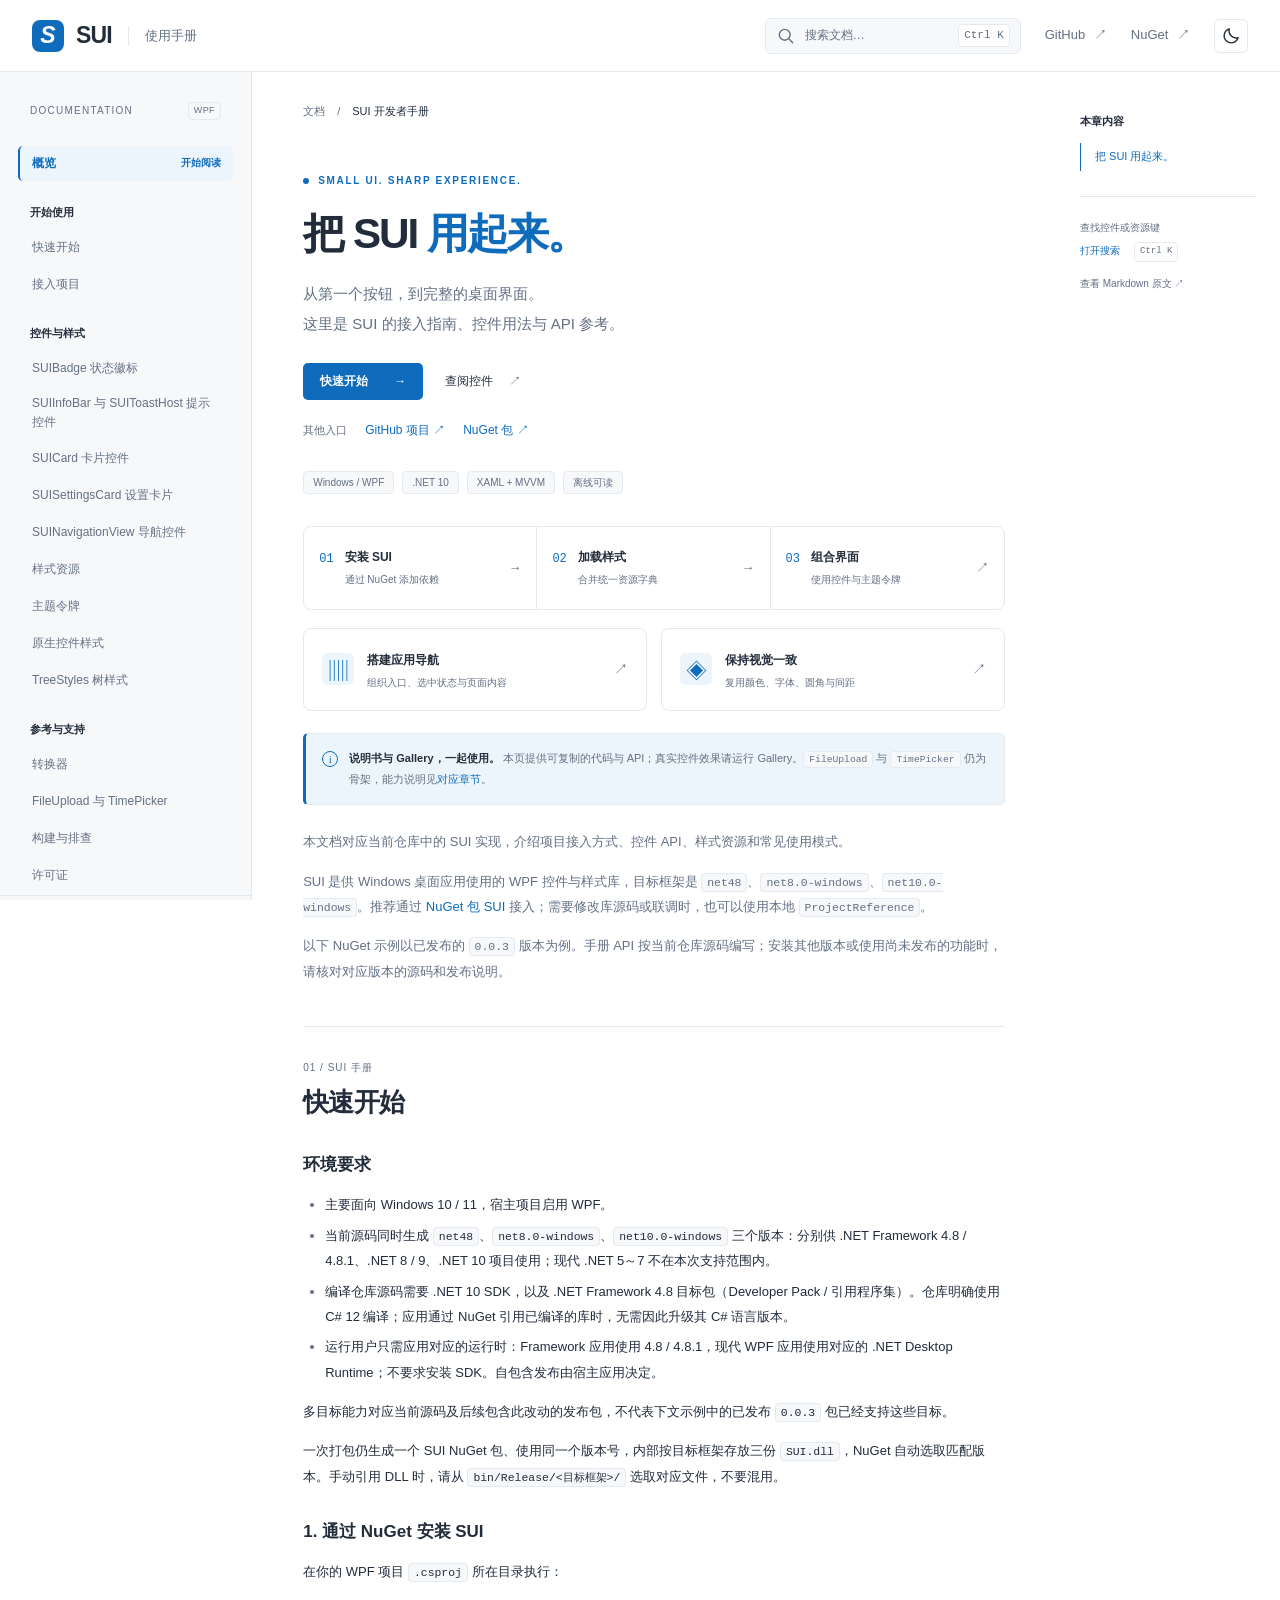
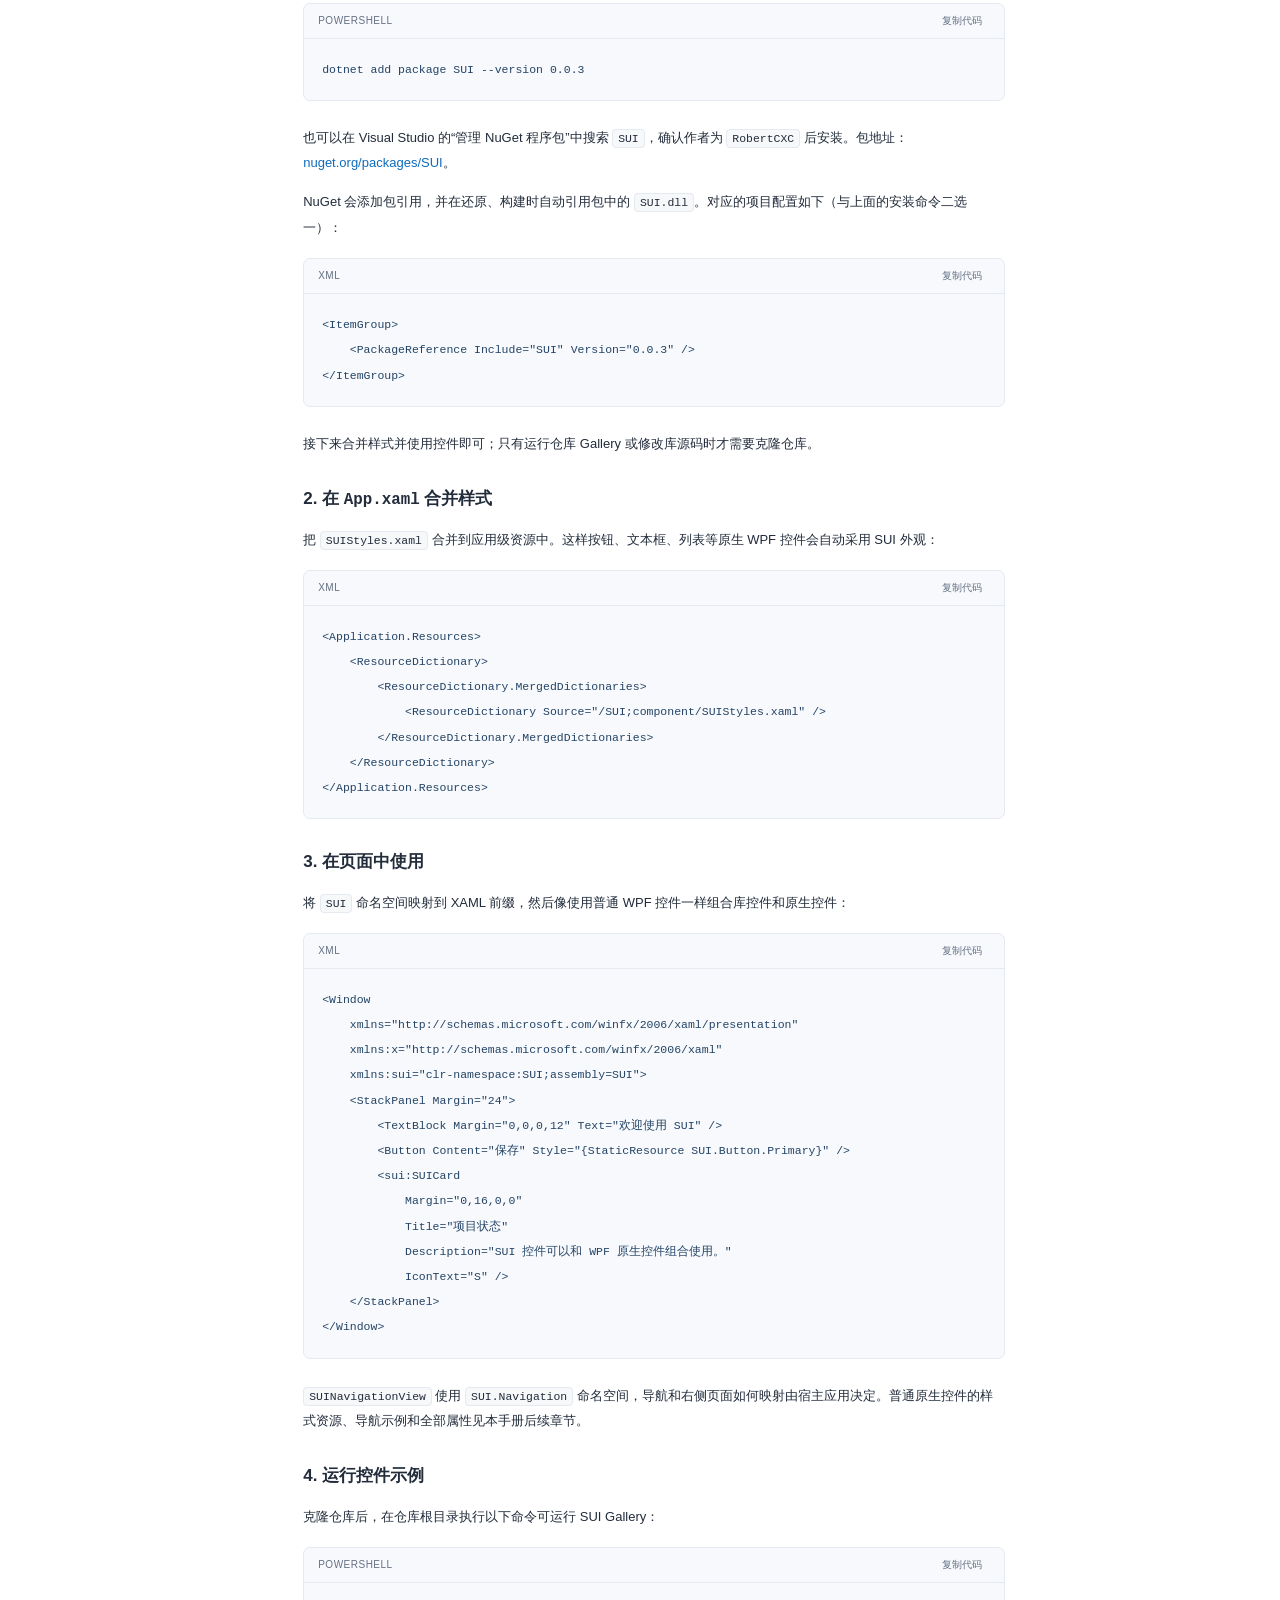
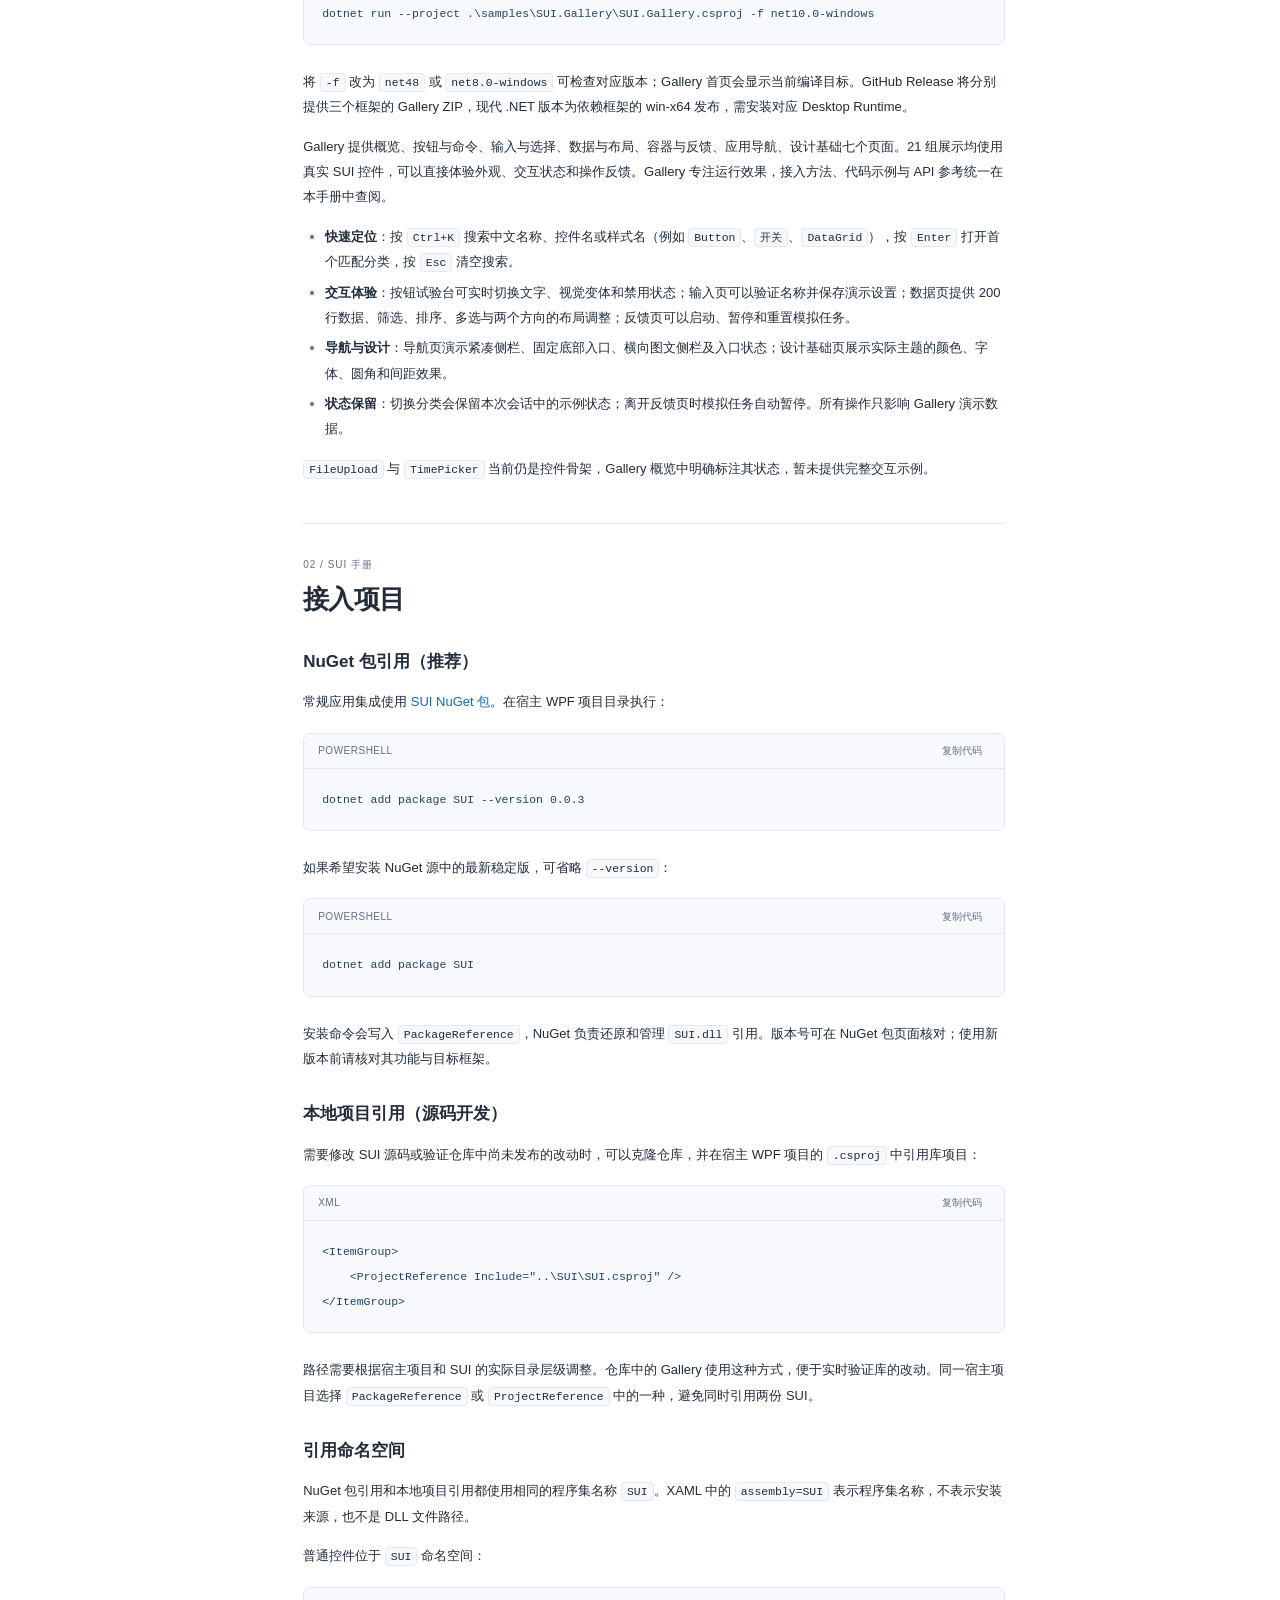
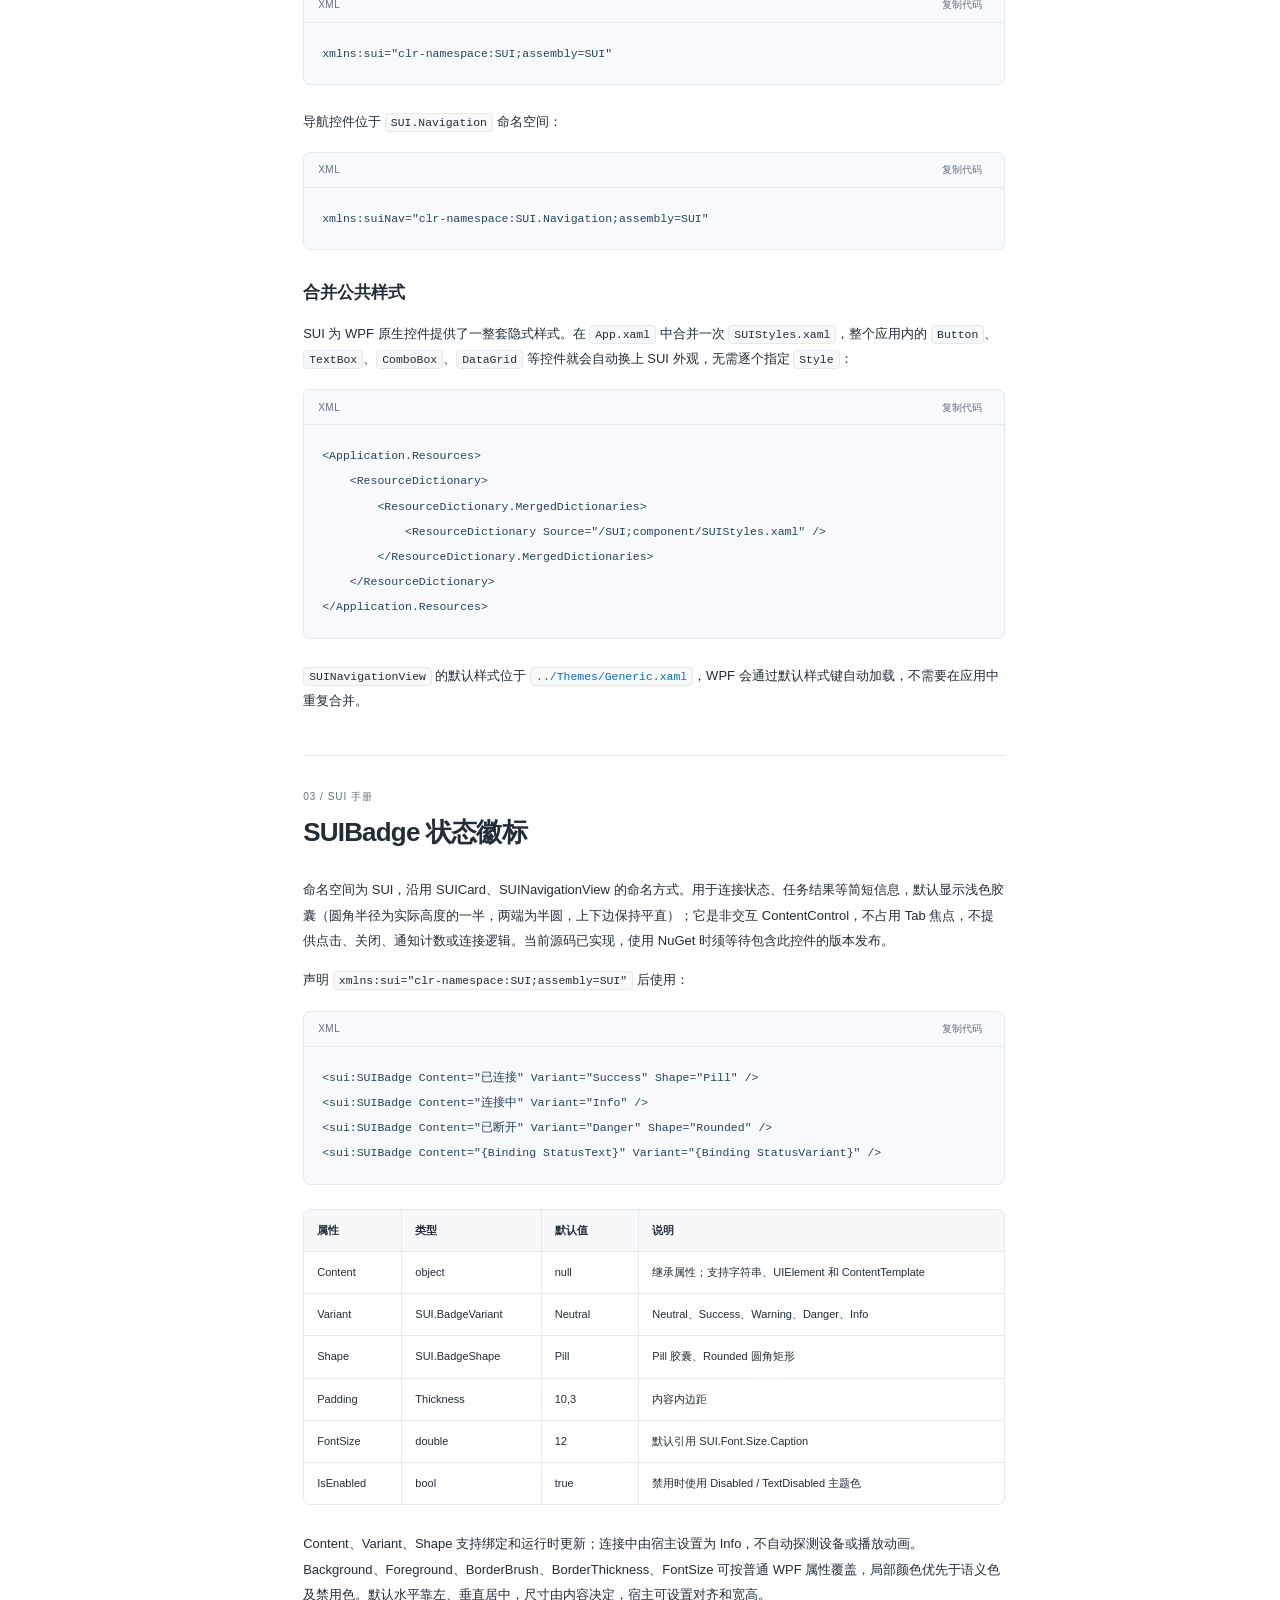
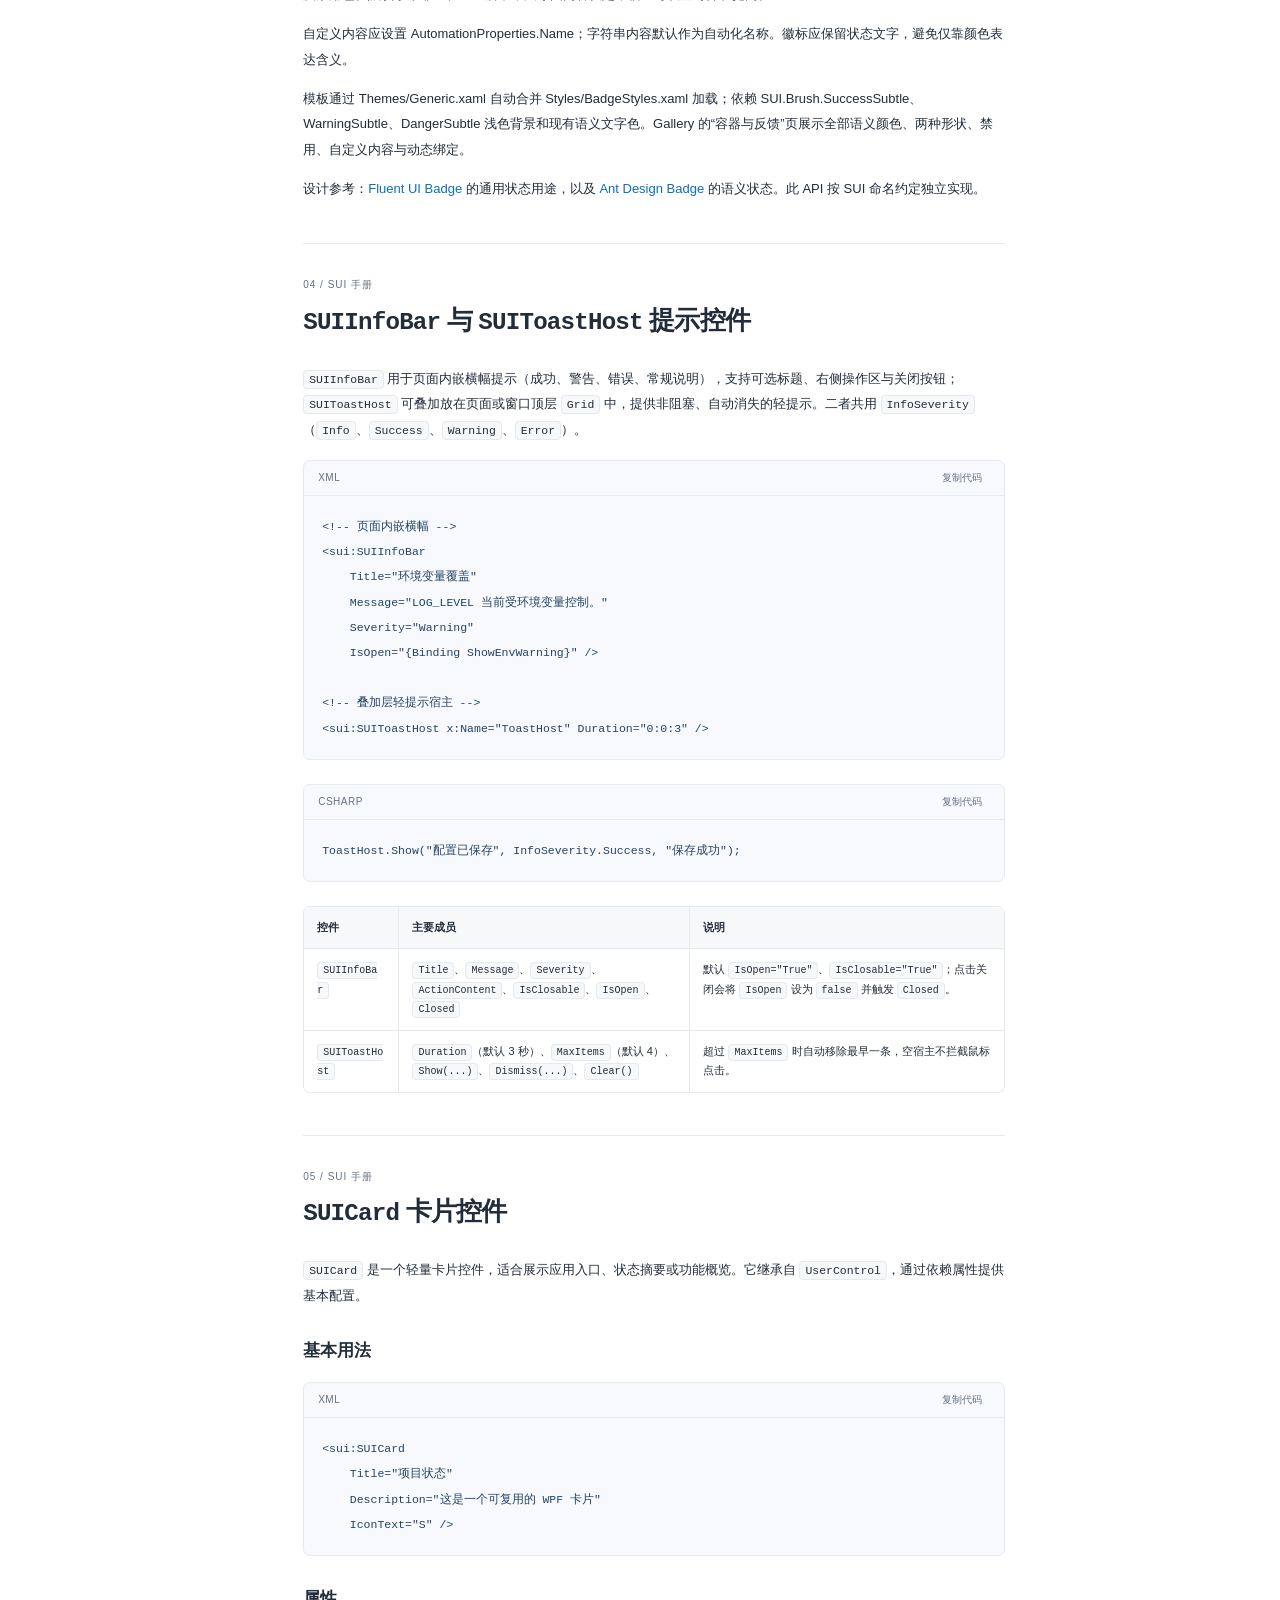
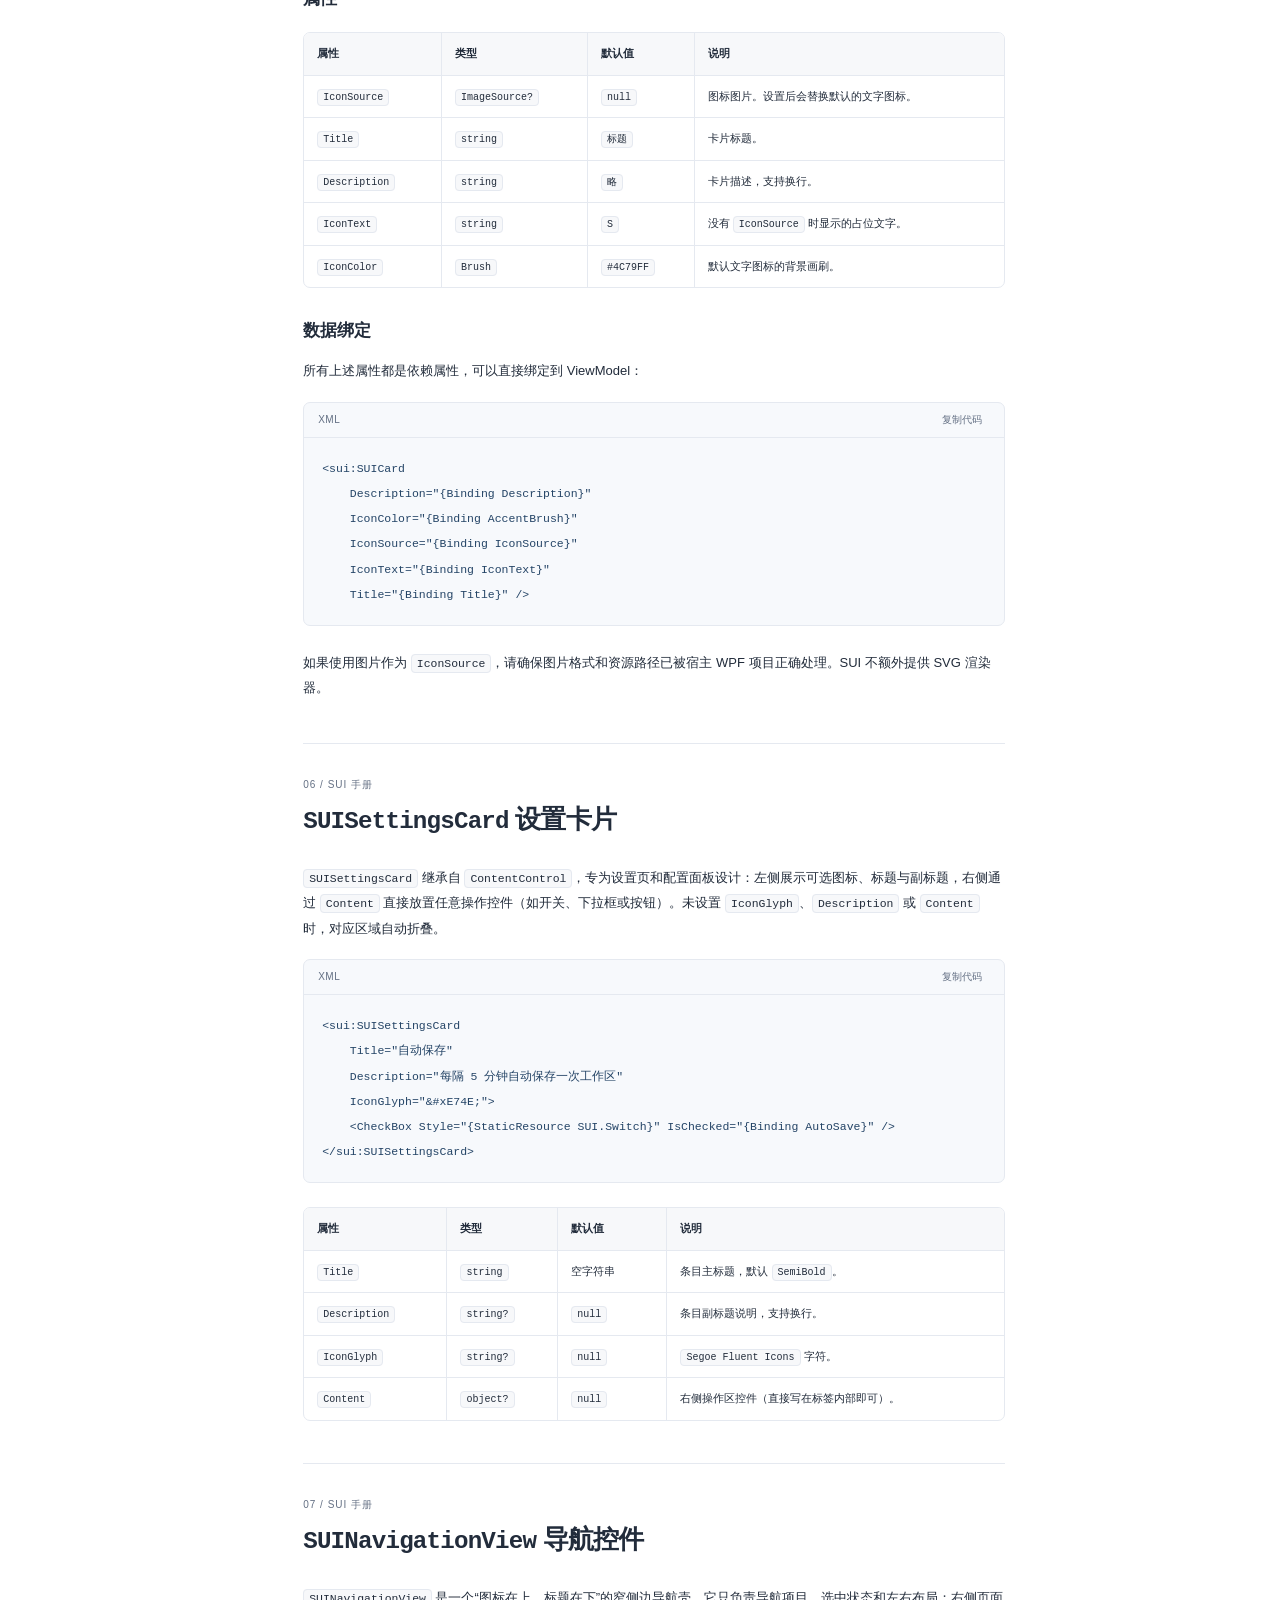
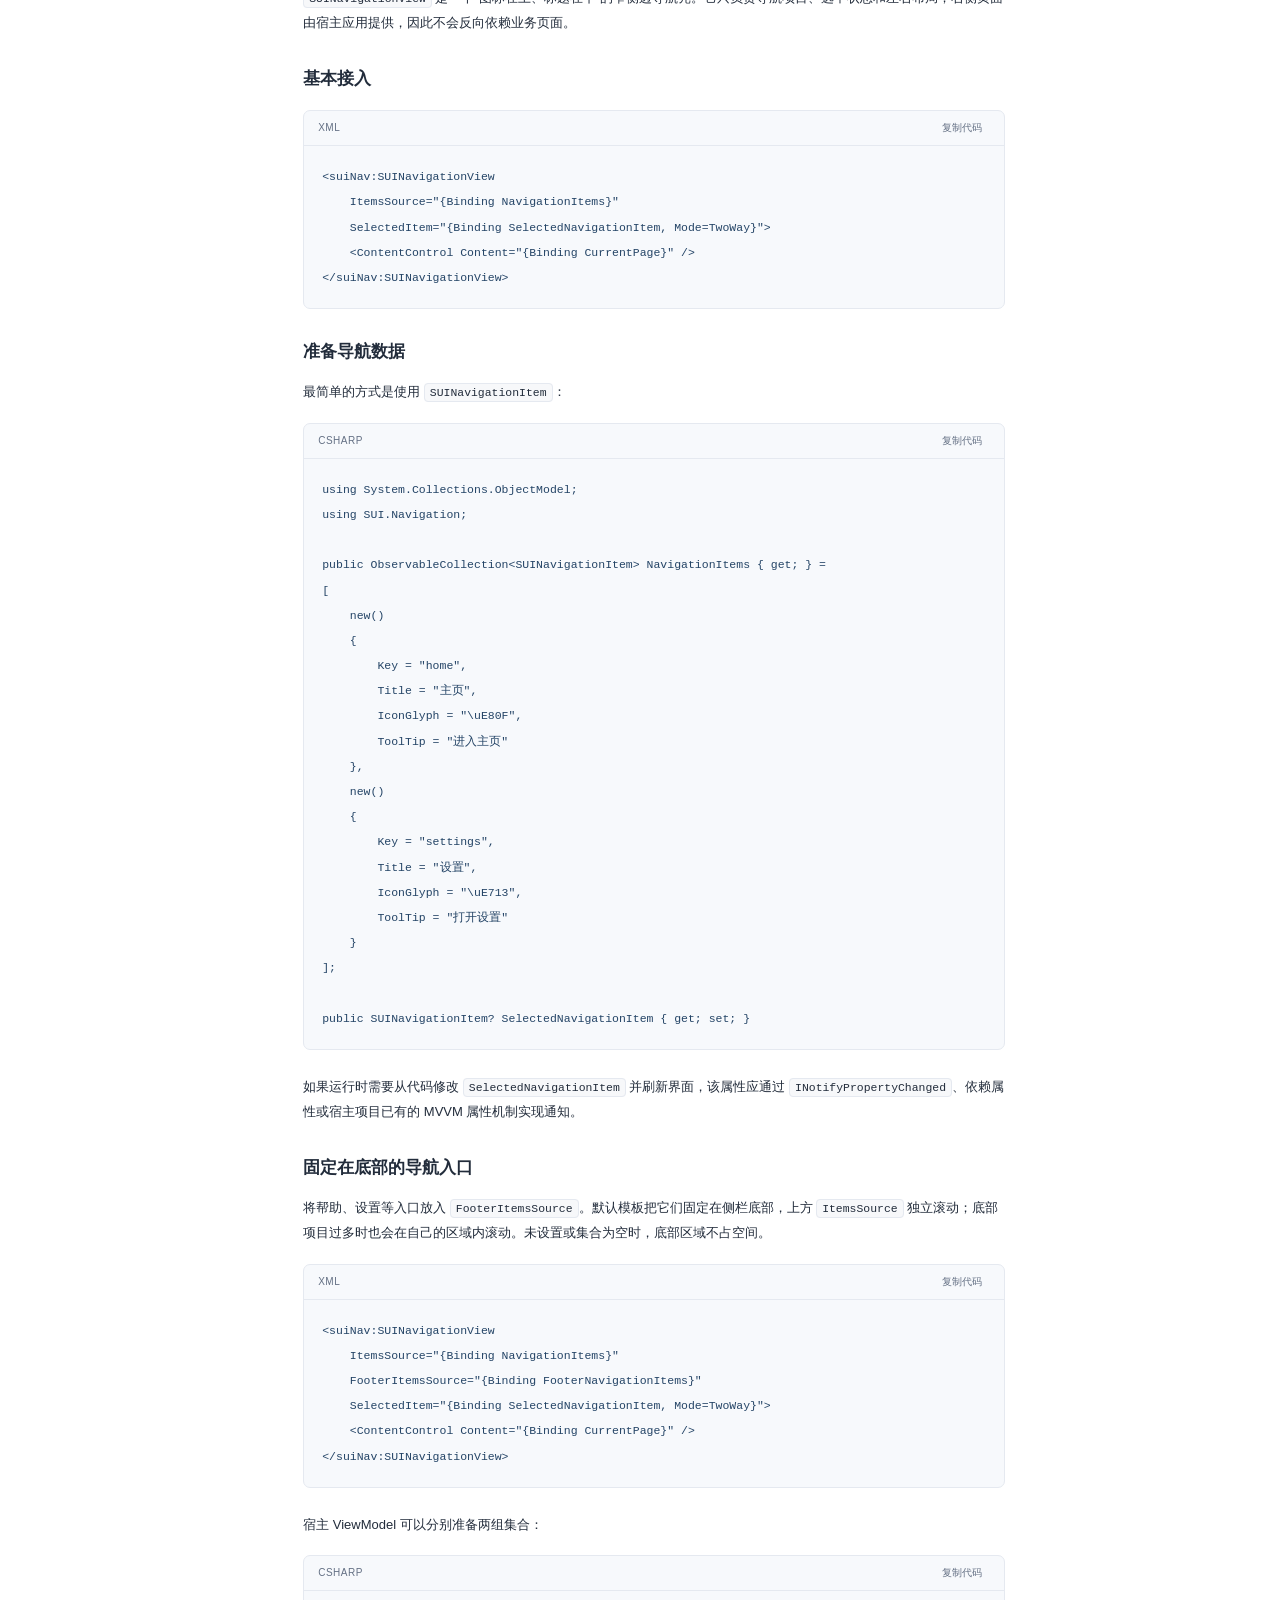
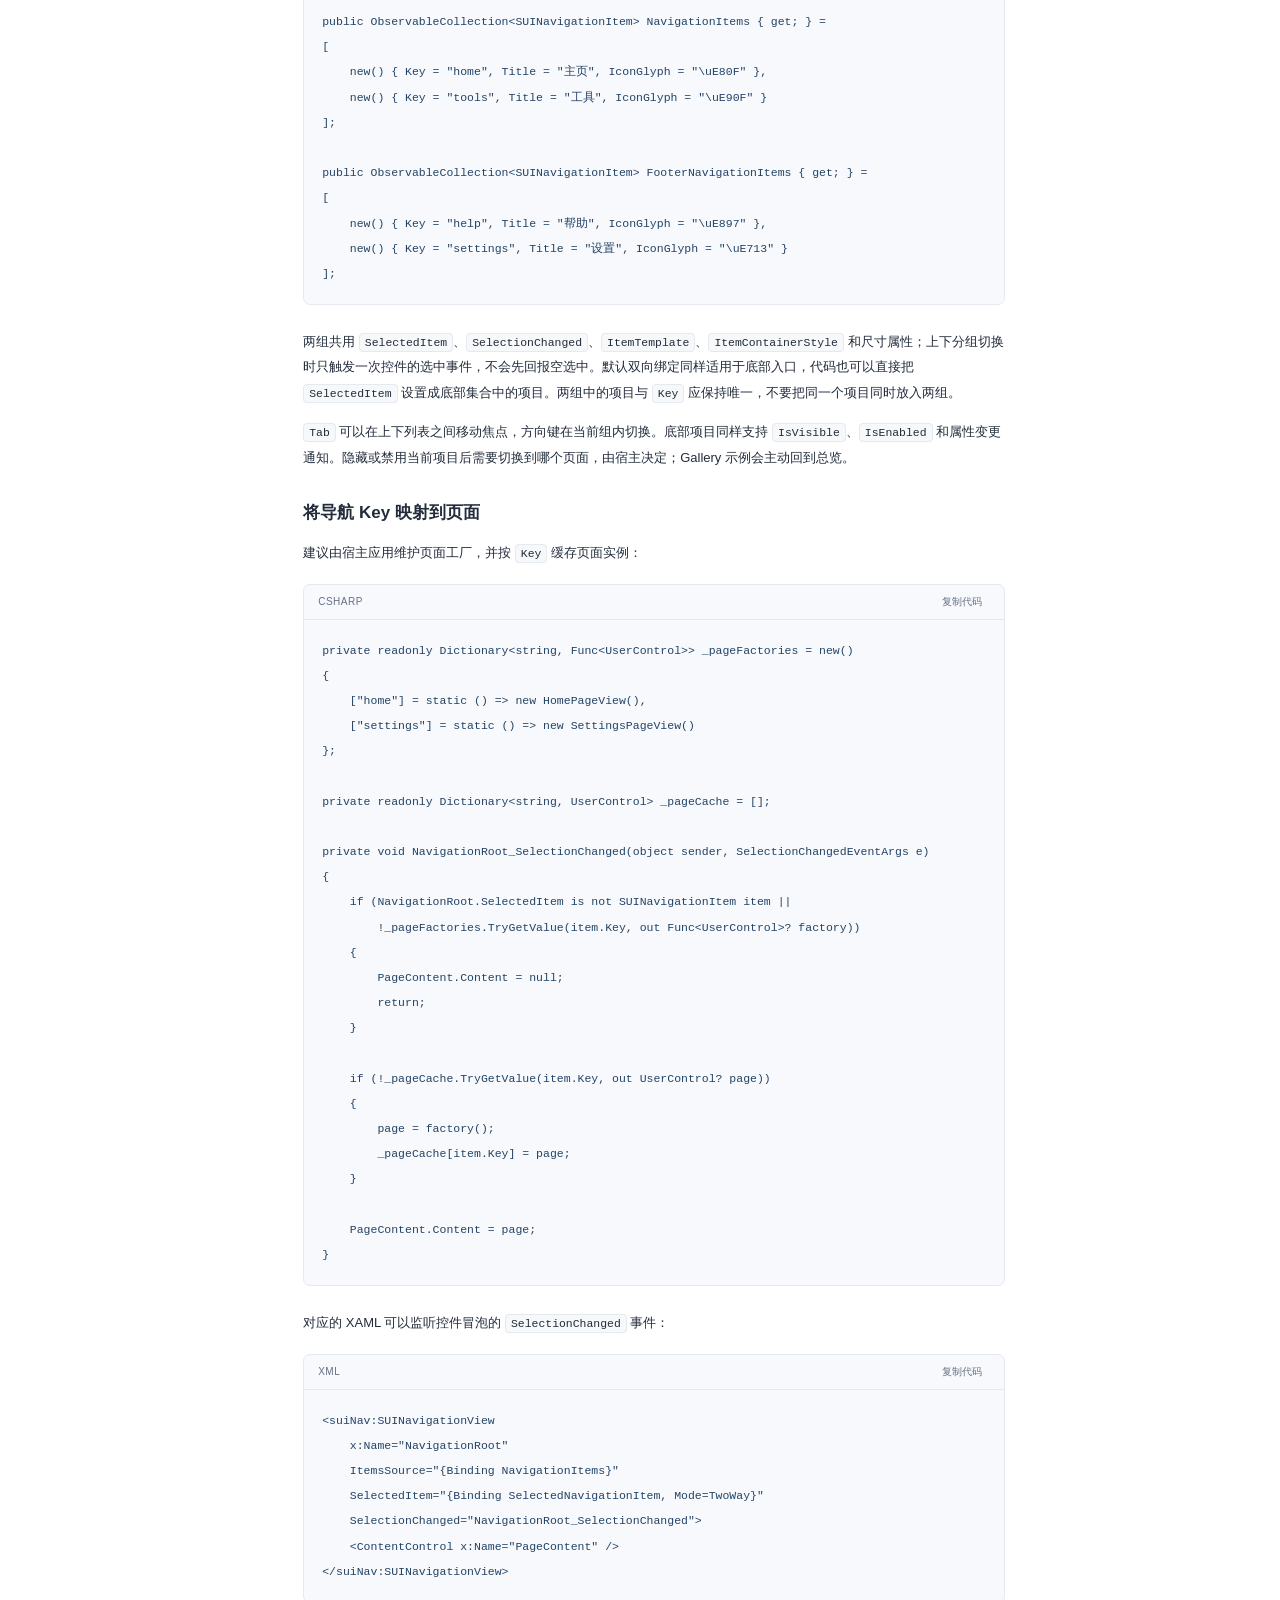
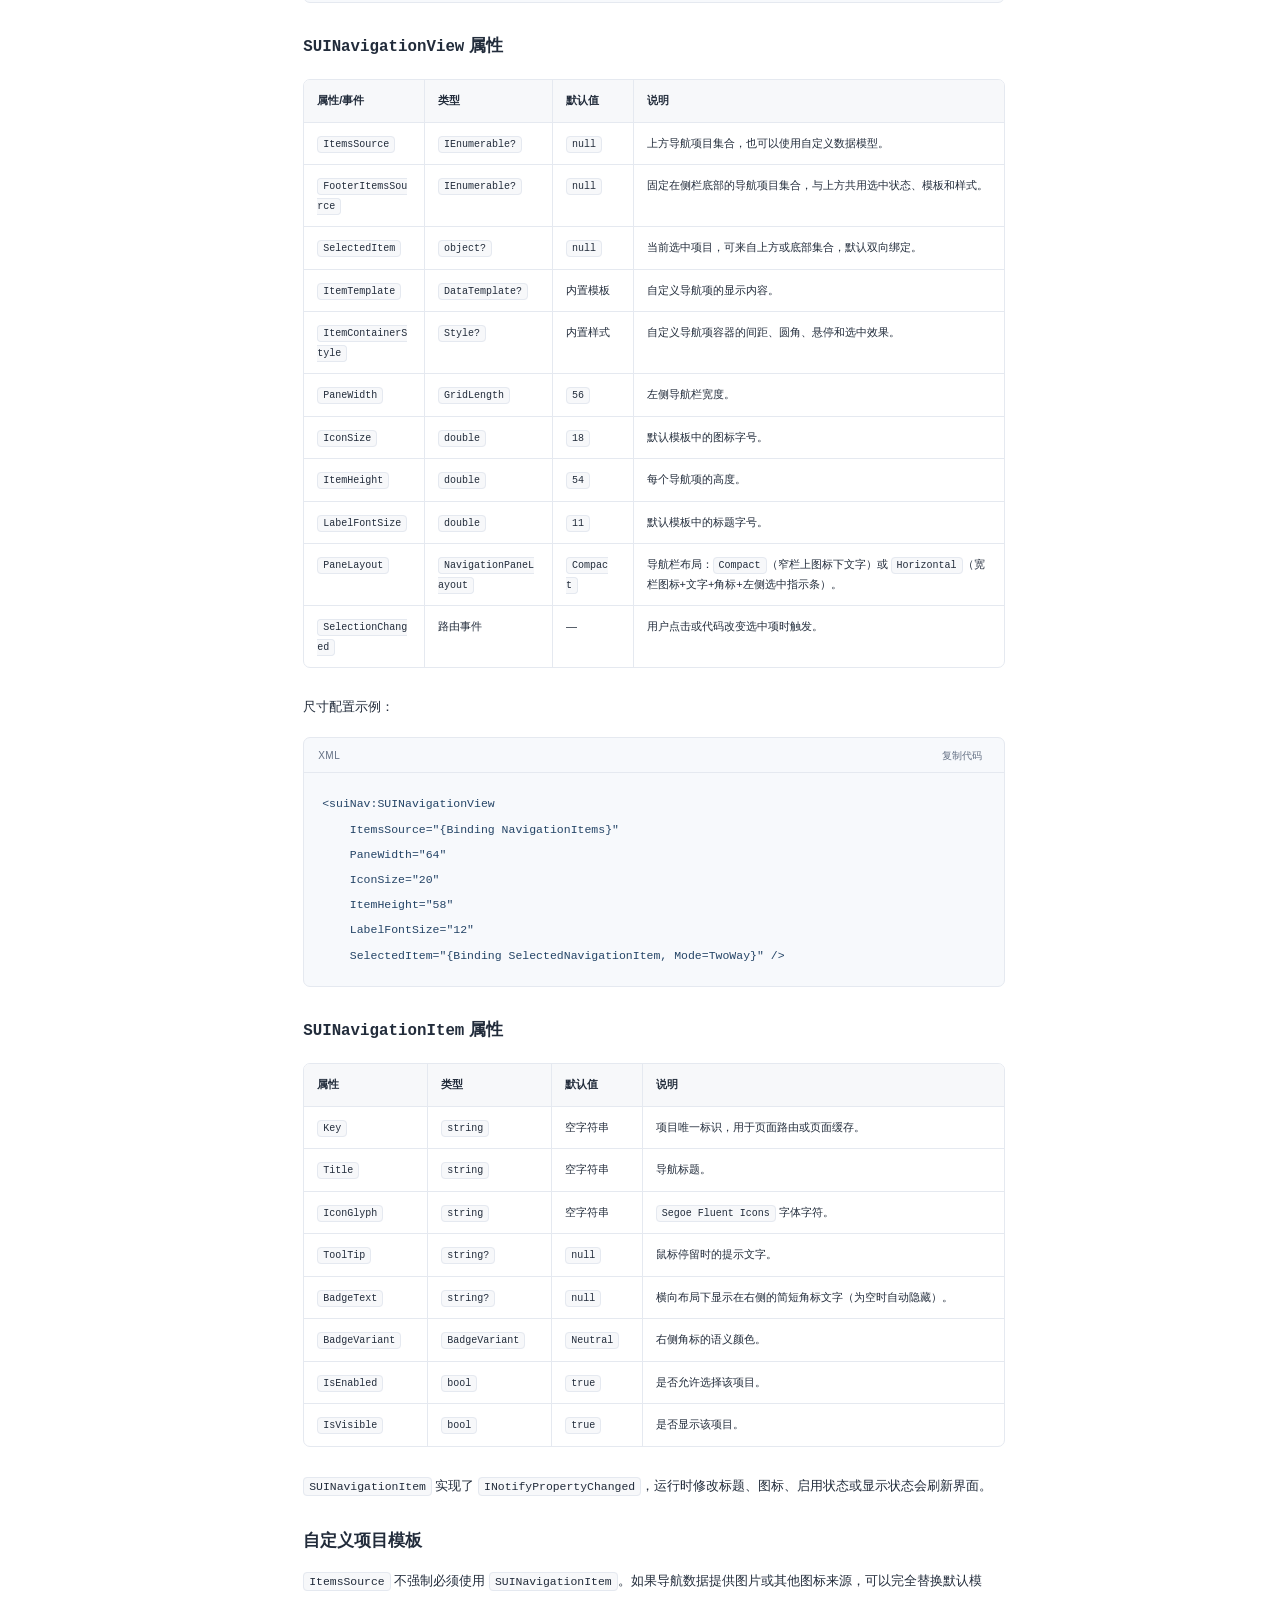
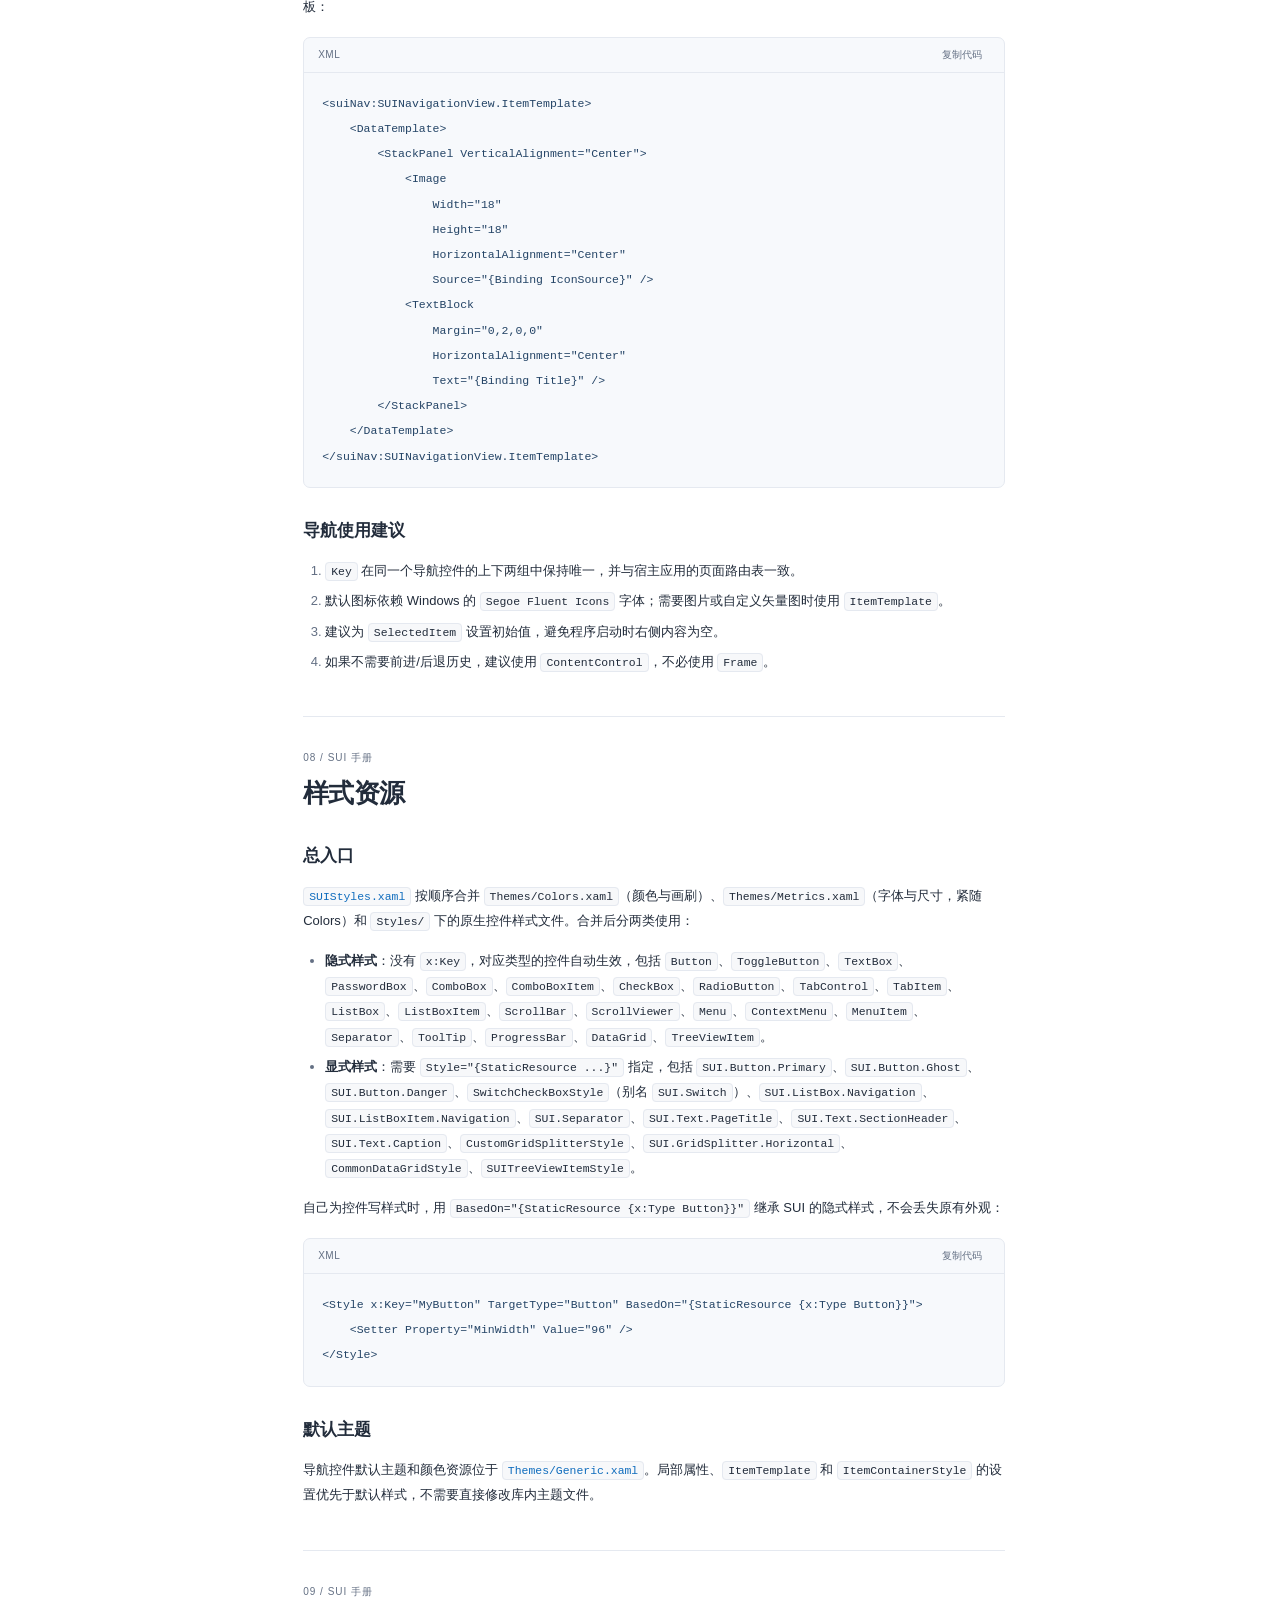
==== commit 0289e711: "新增内嵌提示条 SUIInfoBar 与轻提示宿主 SUIToastHost 变更目的：为页面状态提醒、参数校验错误、环境变量覆盖告警与操作完成轻提示提供开箱即用控件。  主要内容： - Contro" ====
--- a/docs/index.html
+++ b/docs/index.html
@@ -26,7 +26,7 @@
   <div class="mobile-bar"><button type="button" class="menu-toggle" aria-expanded="false" aria-controls="sidebar" hidden>☰ 章节目录</button><a href="#概览">返回概览 ↑</a></div>
   <aside id="sidebar" class="sidebar" aria-label="手册章节">
     <div class="sidebar-heading">DOCUMENTATION <span>WPF</span></div>
-    <nav><a class="nav-link overview-link" href="#概览">概览<span>开始阅读</span></a><p class="nav-group">开始使用</p><a class="nav-link" href="#快速开始">快速开始</a><a class="nav-link" href="#接入项目">接入项目</a><p class="nav-group">控件与样式</p><a class="nav-link" href="#suibadge-状态徽标">SUIBadge 状态徽标</a><a class="nav-link" href="#suicard-卡片控件">SUICard 卡片控件</a><a class="nav-link" href="#suisettingscard-设置卡片">SUISettingsCard 设置卡片</a><a class="nav-link" href="#suinavigationview-导航控件">SUINavigationView 导航控件</a><a class="nav-link" href="#样式资源">样式资源</a><a class="nav-link" href="#主题令牌">主题令牌</a><a class="nav-link" href="#原生控件样式">原生控件样式</a><a class="nav-link" href="#treestyles-树样式">TreeStyles 树样式</a><p class="nav-group">参考与支持</p><a class="nav-link" href="#转换器">转换器</a><a class="nav-link" href="#fileupload-与-timepicker">FileUpload 与 TimePicker</a><a class="nav-link" href="#构建与排查">构建与排查</a><a class="nav-link" href="#许可证">许可证</a></nav>
+    <nav><a class="nav-link overview-link" href="#概览">概览<span>开始阅读</span></a><p class="nav-group">开始使用</p><a class="nav-link" href="#快速开始">快速开始</a><a class="nav-link" href="#接入项目">接入项目</a><p class="nav-group">控件与样式</p><a class="nav-link" href="#suibadge-状态徽标">SUIBadge 状态徽标</a><a class="nav-link" href="#suiinfobar-与-suitoasthost-提示控件">SUIInfoBar 与 SUIToastHost 提示控件</a><a class="nav-link" href="#suicard-卡片控件">SUICard 卡片控件</a><a class="nav-link" href="#suisettingscard-设置卡片">SUISettingsCard 设置卡片</a><a class="nav-link" href="#suinavigationview-导航控件">SUINavigationView 导航控件</a><a class="nav-link" href="#样式资源">样式资源</a><a class="nav-link" href="#主题令牌">主题令牌</a><a class="nav-link" href="#原生控件样式">原生控件样式</a><a class="nav-link" href="#treestyles-树样式">TreeStyles 树样式</a><p class="nav-group">参考与支持</p><a class="nav-link" href="#转换器">转换器</a><a class="nav-link" href="#fileupload-与-timepicker">FileUpload 与 TimePicker</a><a class="nav-link" href="#构建与排查">构建与排查</a><a class="nav-link" href="#许可证">许可证</a></nav>
     <div class="sidebar-footer"><span class="status-dot"></span>与仓库实现同步<span class="sidebar-tag">.NET 10</span></div>
   </aside>
   <main id="正文" tabindex="-1">
@@ -213,7 +213,43 @@
 <p>模板通过 Themes/Generic.xaml 自动合并 Styles/BadgeStyles.xaml 加载；依赖 SUI.Brush.SuccessSubtle、WarningSubtle、DangerSubtle 浅色背景和现有语义文字色。Gallery 的“容器与反馈”页展示全部语义颜色、两种形状、禁用、自定义内容与动态绑定。</p>
 <p>设计参考：<a href="https://learn.microsoft.com/en-us/fluent-ui/web-components/components/badge">Fluent UI Badge</a> 的通用状态用途，以及 <a href="https://ant.design/components/badge">Ant Design Badge</a> 的语义状态。此 API 按 SUI 命名约定独立实现。</p>
 </section>
-<section class="doc-section" aria-labelledby="suicard-卡片控件"><div class="section-number">04 / SUI 手册</div><h2 id="suicard-卡片控件"><code>SUICard</code> 卡片控件<a class="heading-link" href="#suicard-卡片控件" aria-label="链接到：SUICard 卡片控件">#</a></h2>
+<section class="doc-section" aria-labelledby="suiinfobar-与-suitoasthost-提示控件"><div class="section-number">04 / SUI 手册</div><h2 id="suiinfobar-与-suitoasthost-提示控件"><code>SUIInfoBar</code> 与 <code>SUIToastHost</code> 提示控件<a class="heading-link" href="#suiinfobar-与-suitoasthost-提示控件" aria-label="链接到：SUIInfoBar 与 SUIToastHost 提示控件">#</a></h2>
+<p><code>SUIInfoBar</code> 用于页面内嵌横幅提示（成功、警告、错误、常规说明），支持可选标题、右侧操作区与关闭按钮；<code>SUIToastHost</code> 可叠加放在页面或窗口顶层 <code>Grid</code> 中，提供非阻塞、自动消失的轻提示。二者共用 <code>InfoSeverity</code>（<code>Info</code>、<code>Success</code>、<code>Warning</code>、<code>Error</code>）。</p>
+<div class="code-block"><div class="code-toolbar"><span>xml</span><button type="button" class="copy-button" hidden>复制代码</button></div><pre tabindex="0" aria-label="xml 代码示例"><code class="language-xml">&lt;!-- 页面内嵌横幅 --&gt;
+&lt;sui:SUIInfoBar
+    Title=&quot;环境变量覆盖&quot;
+    Message=&quot;LOG_LEVEL 当前受环境变量控制。&quot;
+    Severity=&quot;Warning&quot;
+    IsOpen=&quot;{Binding ShowEnvWarning}&quot; /&gt;
+
+&lt;!-- 叠加层轻提示宿主 --&gt;
+&lt;sui:SUIToastHost x:Name=&quot;ToastHost&quot; Duration=&quot;0:0:3&quot; /&gt;
+</code></pre></div>
+<div class="code-block"><div class="code-toolbar"><span>csharp</span><button type="button" class="copy-button" hidden>复制代码</button></div><pre tabindex="0" aria-label="csharp 代码示例"><code class="language-csharp">ToastHost.Show(&quot;配置已保存&quot;, InfoSeverity.Success, &quot;保存成功&quot;);
+</code></pre></div>
+<div class="table-scroll" role="region" aria-label="参考表格，可横向滚动" tabindex="0"><table>
+<thead>
+<tr>
+<th>控件</th>
+<th>主要成员</th>
+<th>说明</th>
+</tr>
+</thead>
+<tbody>
+<tr>
+<td><code>SUIInfoBar</code></td>
+<td><code>Title</code>、<code>Message</code>、<code>Severity</code>、<code>ActionContent</code>、<code>IsClosable</code>、<code>IsOpen</code>、<code>Closed</code></td>
+<td>默认 <code>IsOpen=&quot;True&quot;</code>、<code>IsClosable=&quot;True&quot;</code>；点击关闭会将 <code>IsOpen</code> 设为 <code>false</code> 并触发 <code>Closed</code>。</td>
+</tr>
+<tr>
+<td><code>SUIToastHost</code></td>
+<td><code>Duration</code>（默认 3 秒）、<code>MaxItems</code>（默认 4）、<code>Show(...)</code>、<code>Dismiss(...)</code>、<code>Clear()</code></td>
+<td>超过 <code>MaxItems</code> 时自动移除最早一条，空宿主不拦截鼠标点击。</td>
+</tr>
+</tbody>
+</table></div>
+</section>
+<section class="doc-section" aria-labelledby="suicard-卡片控件"><div class="section-number">05 / SUI 手册</div><h2 id="suicard-卡片控件"><code>SUICard</code> 卡片控件<a class="heading-link" href="#suicard-卡片控件" aria-label="链接到：SUICard 卡片控件">#</a></h2>
 <p><code>SUICard</code> 是一个轻量卡片控件，适合展示应用入口、状态摘要或功能概览。它继承自 <code>UserControl</code>，通过依赖属性提供基本配置。</p>
 <h3 id="基本用法">基本用法<a class="heading-link" href="#基本用法" aria-label="链接到：基本用法">#</a></h3>
 <div class="code-block"><div class="code-toolbar"><span>xml</span><button type="button" class="copy-button" hidden>复制代码</button></div><pre tabindex="0" aria-label="xml 代码示例"><code class="language-xml">&lt;sui:SUICard
@@ -275,7 +311,7 @@
 </code></pre></div>
 <p>如果使用图片作为 <code>IconSource</code>，请确保图片格式和资源路径已被宿主 WPF 项目正确处理。SUI 不额外提供 SVG 渲染器。</p>
 </section>
-<section class="doc-section" aria-labelledby="suisettingscard-设置卡片"><div class="section-number">05 / SUI 手册</div><h2 id="suisettingscard-设置卡片"><code>SUISettingsCard</code> 设置卡片<a class="heading-link" href="#suisettingscard-设置卡片" aria-label="链接到：SUISettingsCard 设置卡片">#</a></h2>
+<section class="doc-section" aria-labelledby="suisettingscard-设置卡片"><div class="section-number">06 / SUI 手册</div><h2 id="suisettingscard-设置卡片"><code>SUISettingsCard</code> 设置卡片<a class="heading-link" href="#suisettingscard-设置卡片" aria-label="链接到：SUISettingsCard 设置卡片">#</a></h2>
 <p><code>SUISettingsCard</code> 继承自 <code>ContentControl</code>，专为设置页和配置面板设计：左侧展示可选图标、标题与副标题，右侧通过 <code>Content</code> 直接放置任意操作控件（如开关、下拉框或按钮）。未设置 <code>IconGlyph</code>、<code>Description</code> 或 <code>Content</code> 时，对应区域自动折叠。</p>
 <div class="code-block"><div class="code-toolbar"><span>xml</span><button type="button" class="copy-button" hidden>复制代码</button></div><pre tabindex="0" aria-label="xml 代码示例"><code class="language-xml">&lt;sui:SUISettingsCard
     Title=&quot;自动保存&quot;
@@ -321,7 +357,7 @@
 </tbody>
 </table></div>
 </section>
-<section class="doc-section" aria-labelledby="suinavigationview-导航控件"><div class="section-number">06 / SUI 手册</div><h2 id="suinavigationview-导航控件"><code>SUINavigationView</code> 导航控件<a class="heading-link" href="#suinavigationview-导航控件" aria-label="链接到：SUINavigationView 导航控件">#</a></h2>
+<section class="doc-section" aria-labelledby="suinavigationview-导航控件"><div class="section-number">07 / SUI 手册</div><h2 id="suinavigationview-导航控件"><code>SUINavigationView</code> 导航控件<a class="heading-link" href="#suinavigationview-导航控件" aria-label="链接到：SUINavigationView 导航控件">#</a></h2>
 <p><code>SUINavigationView</code> 是一个“图标在上、标题在下”的窄侧边导航壳。它只负责导航项目、选中状态和左右布局；右侧页面由宿主应用提供，因此不会反向依赖业务页面。</p>
 <h3 id="基本接入">基本接入<a class="heading-link" href="#基本接入" aria-label="链接到：基本接入">#</a></h3>
 <div class="code-block"><div class="code-toolbar"><span>xml</span><button type="button" class="copy-button" hidden>复制代码</button></div><pre tabindex="0" aria-label="xml 代码示例"><code class="language-xml">&lt;suiNav:SUINavigationView
@@ -593,7 +629,7 @@
 <li>如果不需要前进/后退历史，建议使用 <code>ContentControl</code>，不必使用 <code>Frame</code>。</li>
 </ol>
 </section>
-<section class="doc-section" aria-labelledby="样式资源"><div class="section-number">07 / SUI 手册</div><h2 id="样式资源">样式资源<a class="heading-link" href="#样式资源" aria-label="链接到：样式资源">#</a></h2>
+<section class="doc-section" aria-labelledby="样式资源"><div class="section-number">08 / SUI 手册</div><h2 id="样式资源">样式资源<a class="heading-link" href="#样式资源" aria-label="链接到：样式资源">#</a></h2>
 <h3 id="总入口">总入口<a class="heading-link" href="#总入口" aria-label="链接到：总入口">#</a></h3>
 <p><a href="https://github.com/RobertCXC/SUI/blob/main/SUIStyles.xaml"><code>SUIStyles.xaml</code></a> 按顺序合并 <code>Themes/Colors.xaml</code>（颜色与画刷）、<code>Themes/Metrics.xaml</code>（字体与尺寸，紧随 Colors）和 <code>Styles/</code> 下的原生控件样式文件。合并后分两类使用：</p>
 <ul>
@@ -608,7 +644,7 @@
 <h3 id="默认主题">默认主题<a class="heading-link" href="#默认主题" aria-label="链接到：默认主题">#</a></h3>
 <p>导航控件默认主题和颜色资源位于 <a href="https://github.com/RobertCXC/SUI/blob/main/Themes/Generic.xaml"><code>Themes/Generic.xaml</code></a>。局部属性、<code>ItemTemplate</code> 和 <code>ItemContainerStyle</code> 的设置优先于默认样式，不需要直接修改库内主题文件。</p>
 </section>
-<section class="doc-section" aria-labelledby="主题令牌"><div class="section-number">08 / SUI 手册</div><h2 id="主题令牌">主题令牌<a class="heading-link" href="#主题令牌" aria-label="链接到：主题令牌">#</a></h2>
+<section class="doc-section" aria-labelledby="主题令牌"><div class="section-number">09 / SUI 手册</div><h2 id="主题令牌">主题令牌<a class="heading-link" href="#主题令牌" aria-label="链接到：主题令牌">#</a></h2>
 <h3 id="主题资源文件分工">主题资源文件分工<a class="heading-link" href="#主题资源文件分工" aria-label="链接到：主题资源文件分工">#</a></h3>
 <p><code>Themes/Colors.xaml</code> 仅保存颜色和画刷，<code>Themes/Metrics.xaml</code> 保存字体、字号、高度、边框厚度、圆角与间距。资源键名保持不变；自行加载单个样式字典时，库内已同时合并两个基础字典。宿主手动组合基础资源时，先加载 Colors、再加载 Metrics、最后加载控件样式。直接只加载 Colors 不再提供尺寸资源。</p>
 <p>下拉列表项内边距资源 <code>SUI.Space.ComboBoxItemPadding</code> 默认是 <code>6,0</code>（左、右各 6，上、下为 0），与输入框内边距分开管理。下拉项最小高度资源 <code>SUI.Control.ComboBoxItemMinHeight</code> 默认为 28，独立于输入框的默认高度 32；文字垂直居中，内容较高时仍可撑开。</p>
@@ -684,7 +720,7 @@
 </code></pre></div>
 <p>要统一调整库的配色，可以修改 <code>Colors.xaml</code> 中的画刷值（保持键名不变）并重新构建。当前样式使用 <code>StaticResource</code>，不要将此理解为已提供运行时明暗主题切换 API。网页说明书的明暗切换仅作用于文档页面。</p>
 </section>
-<section class="doc-section" aria-labelledby="原生控件样式"><div class="section-number">09 / SUI 手册</div><h2 id="原生控件样式">原生控件样式<a class="heading-link" href="#原生控件样式" aria-label="链接到：原生控件样式">#</a></h2>
+<section class="doc-section" aria-labelledby="原生控件样式"><div class="section-number">10 / SUI 手册</div><h2 id="原生控件样式">原生控件样式<a class="heading-link" href="#原生控件样式" aria-label="链接到：原生控件样式">#</a></h2>
 <p>以下原生控件样式由 <code>SUIStyles.xaml</code> 统一加载。其中 <code>Switch</code> 和 <code>GridSplitter</code> 需要显式指定样式，其余按下文说明使用隐式样式。交互控件按适用场景提供悬停、按下、键盘焦点和禁用反馈，具体状态以对应控件实现为准。</p>
 <h3 id="button-与-togglebutton">Button 与 ToggleButton<a class="heading-link" href="#button-与-togglebutton" aria-label="链接到：Button 与 ToggleButton">#</a></h3>
 <p>默认按钮：<code>Surface</code> 底、1px 边框、圆角 4、最小高度 32，内边距 <code>12,0</code>。<code>ToggleButton</code> 选中时显示 <code>Selected</code> 底和强调色边框。</p>
@@ -858,7 +894,7 @@
 </code></pre></div>
 <p>两种样式都预设 <code>ShowsPreview=&quot;True&quot;</code>。拖动时显示强调色细线与中央短握柄作为位置预览，松开鼠标后再调整布局；横向与竖向样式分别提供对应的预览样式。</p>
 </section>
-<section class="doc-section" aria-labelledby="treestyles-树样式"><div class="section-number">10 / SUI 手册</div><h2 id="treestyles-树样式"><code>TreeStyles</code> 树样式<a class="heading-link" href="#treestyles-树样式" aria-label="链接到：TreeStyles 树样式">#</a></h2>
+<section class="doc-section" aria-labelledby="treestyles-树样式"><div class="section-number">11 / SUI 手册</div><h2 id="treestyles-树样式"><code>TreeStyles</code> 树样式<a class="heading-link" href="#treestyles-树样式" aria-label="链接到：TreeStyles 树样式">#</a></h2>
 <p><code>TreeStyles</code> 为 WPF 原生 <code>TreeViewItem</code> 提供展开箭头、文件夹和叶子节点图标、层级引导线、悬停、选中、键盘焦点和禁用状态。合并 <code>SUIStyles.xaml</code> 后，普通 <code>TreeView</code> 的条目会自动使用该样式；需要显式指定时仍可使用 <code>SUITreeViewItemStyle</code>。</p>
 <p>节点模型和显示模板由宿主应用决定。SUI 不定义 <code>ItemsSource</code> 的数据字段，也不提供固定的节点 <code>DataTemplate</code>。</p>
 <h3 id="基本用法-1">基本用法<a class="heading-link" href="#基本用法-1" aria-label="链接到：基本用法">#</a></h3>
@@ -918,7 +954,7 @@
 </table></div>
 <p>悬停、选中、焦点、禁用状态和图标颜色由 <code>Colors.xaml</code> 统一提供，不需要在 <code>TreeView</code> 上配置颜色附加属性。</p>
 </section>
-<section class="doc-section" aria-labelledby="转换器"><div class="section-number">11 / SUI 手册</div><h2 id="转换器">转换器<a class="heading-link" href="#转换器" aria-label="链接到：转换器">#</a></h2>
+<section class="doc-section" aria-labelledby="转换器"><div class="section-number">12 / SUI 手册</div><h2 id="转换器">转换器<a class="heading-link" href="#转换器" aria-label="链接到：转换器">#</a></h2>
 <p>命名空间：</p>
 <div class="code-block"><div class="code-toolbar"><span>csharp</span><button type="button" class="copy-button" hidden>复制代码</button></div><pre tabindex="0" aria-label="csharp 代码示例"><code class="language-csharp">using SUI.Converters;
 </code></pre></div>
@@ -949,7 +985,7 @@
 </tbody>
 </table></div>
 </section>
-<section class="doc-section" aria-labelledby="fileupload-与-timepicker"><div class="section-number">12 / SUI 手册</div><h2 id="fileupload-与-timepicker"><code>FileUpload</code> 与 <code>TimePicker</code><a class="heading-link" href="#fileupload-与-timepicker" aria-label="链接到：FileUpload 与 TimePicker">#</a></h2>
+<section class="doc-section" aria-labelledby="fileupload-与-timepicker"><div class="section-number">13 / SUI 手册</div><h2 id="fileupload-与-timepicker"><code>FileUpload</code> 与 <code>TimePicker</code><a class="heading-link" href="#fileupload-与-timepicker" aria-label="链接到：FileUpload 与 TimePicker">#</a></h2>
 <p>这两个控件已经具备 WPF <code>UserControl</code> 的基础结构，可以直接放入 XAML：</p>
 <div class="code-block"><div class="code-toolbar"><span>xml</span><button type="button" class="copy-button" hidden>复制代码</button></div><pre tabindex="0" aria-label="xml 代码示例"><code class="language-xml">&lt;sui:FileUpload /&gt;
 &lt;sui:TimePicker /&gt;
@@ -961,7 +997,7 @@
 </ul>
 <p>实际项目接入前，请根据自己的交互需求补充或扩展对应的依赖属性、命令和事件。</p>
 </section>
-<section class="doc-section" aria-labelledby="构建与排查"><div class="section-number">13 / SUI 手册</div><h2 id="构建与排查">构建与排查<a class="heading-link" href="#构建与排查" aria-label="链接到：构建与排查">#</a></h2>
+<section class="doc-section" aria-labelledby="构建与排查"><div class="section-number">14 / SUI 手册</div><h2 id="构建与排查">构建与排查<a class="heading-link" href="#构建与排查" aria-label="链接到：构建与排查">#</a></h2>
 <h3 id="构建命令">构建命令<a class="heading-link" href="#构建命令" aria-label="链接到：构建命令">#</a></h3>
 <p>在仓库根目录执行：</p>
 <div class="code-block"><div class="code-toolbar"><span>powershell</span><button type="button" class="copy-button" hidden>复制代码</button></div><pre tabindex="0" aria-label="powershell 代码示例"><code class="language-powershell">dotnet build SUI.slnx
@@ -977,7 +1013,7 @@
 <p><strong>样式资源找不到</strong></p>
 <p>确认已经合并 <code>/SUI;component/SUIStyles.xaml</code>，并且资源键拼写与 <code>Styles/</code> 文件中的定义一致。</p>
 </section>
-<section class="doc-section" aria-labelledby="许可证"><div class="section-number">14 / SUI 手册</div><h2 id="许可证">许可证<a class="heading-link" href="#许可证" aria-label="链接到：许可证">#</a></h2>
+<section class="doc-section" aria-labelledby="许可证"><div class="section-number">15 / SUI 手册</div><h2 id="许可证">许可证<a class="heading-link" href="#许可证" aria-label="链接到：许可证">#</a></h2>
 <p>完整授权条款见 <a href="https://github.com/RobertCXC/SUI/blob/main/LICENSE"><code>../LICENSE</code></a>。SUI 使用自定义的 <strong>SUI UI License 1.0</strong>，商业收入门槛和一次性授权费规则以许可证正文为准。</p>
 </section></article>
     <footer class="page-footer"><a class="footer-brand" href="#概览">SUI <span>Keep it small. Make it sharp.</span></a><p>正文来自仓库使用手册 · 以当前源码与 LICENSE 为准</p><a href="#概览">回到顶部 ↑</a></footer>
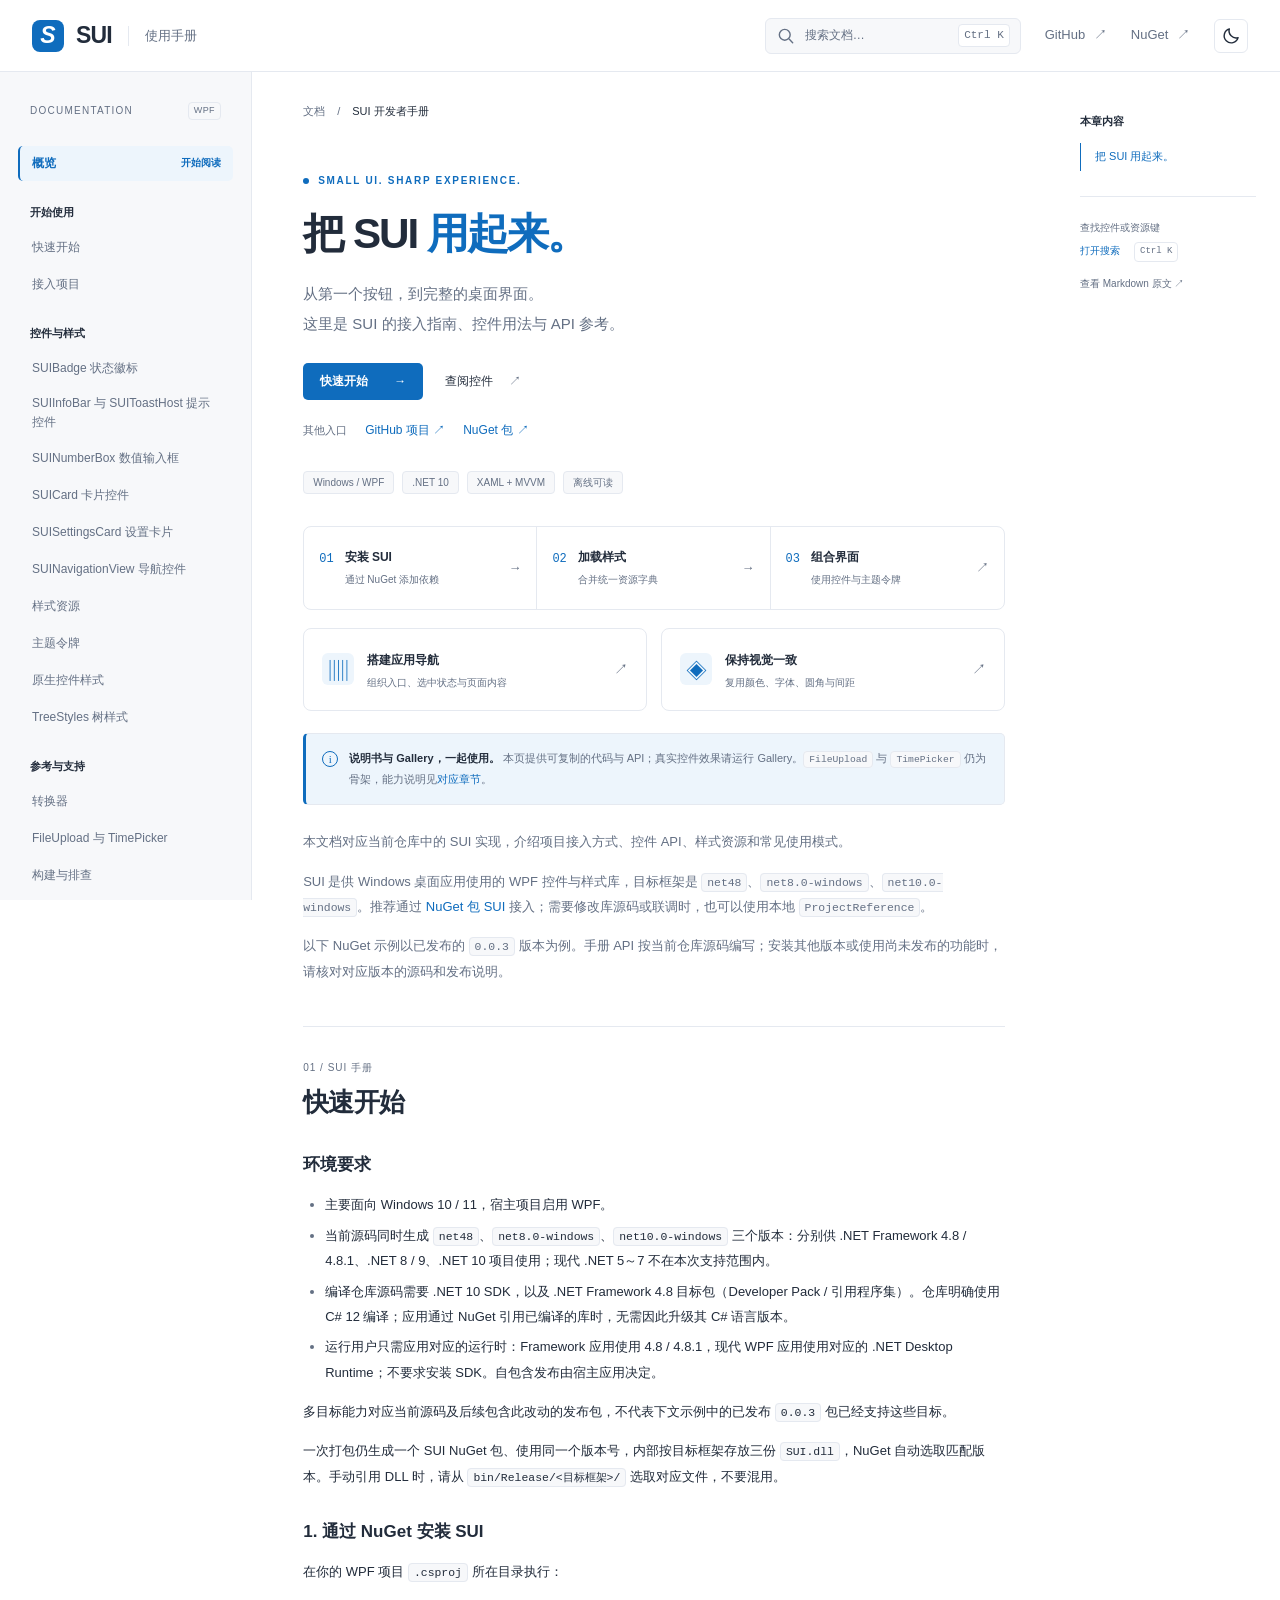
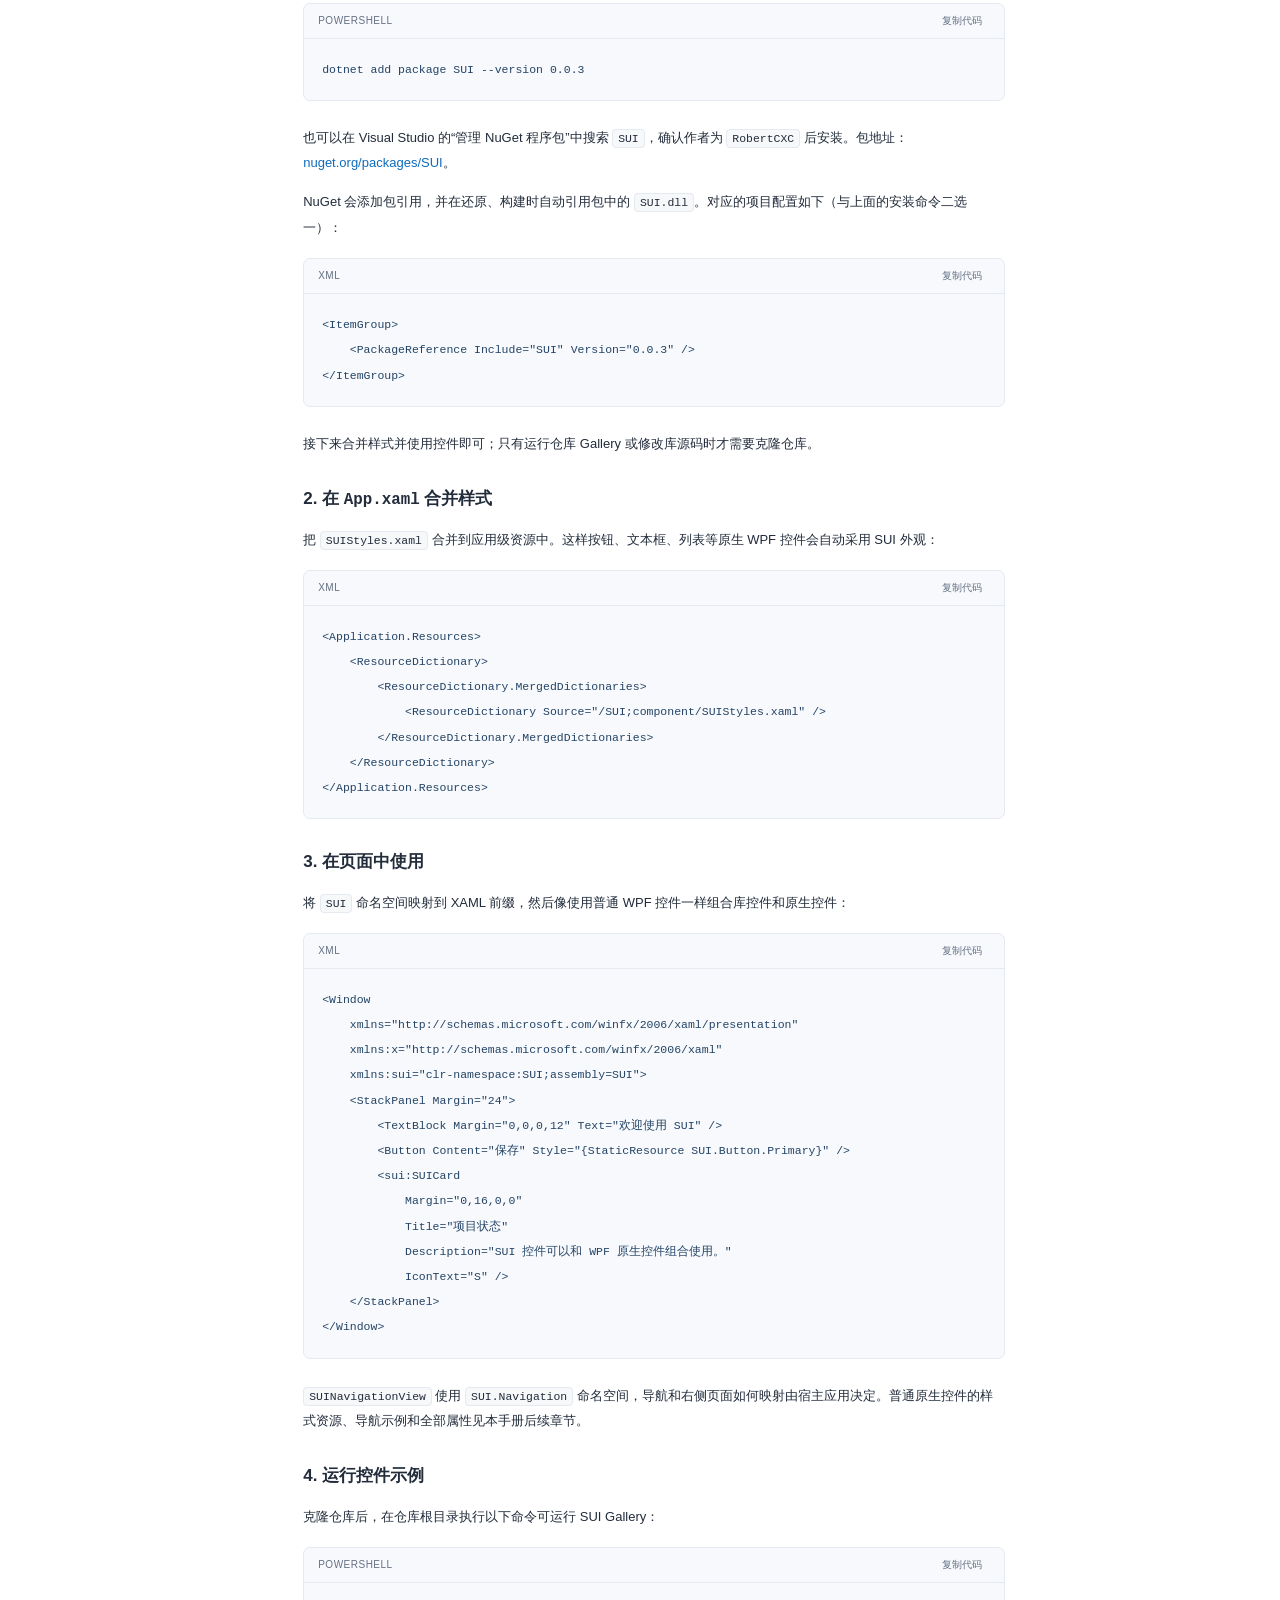
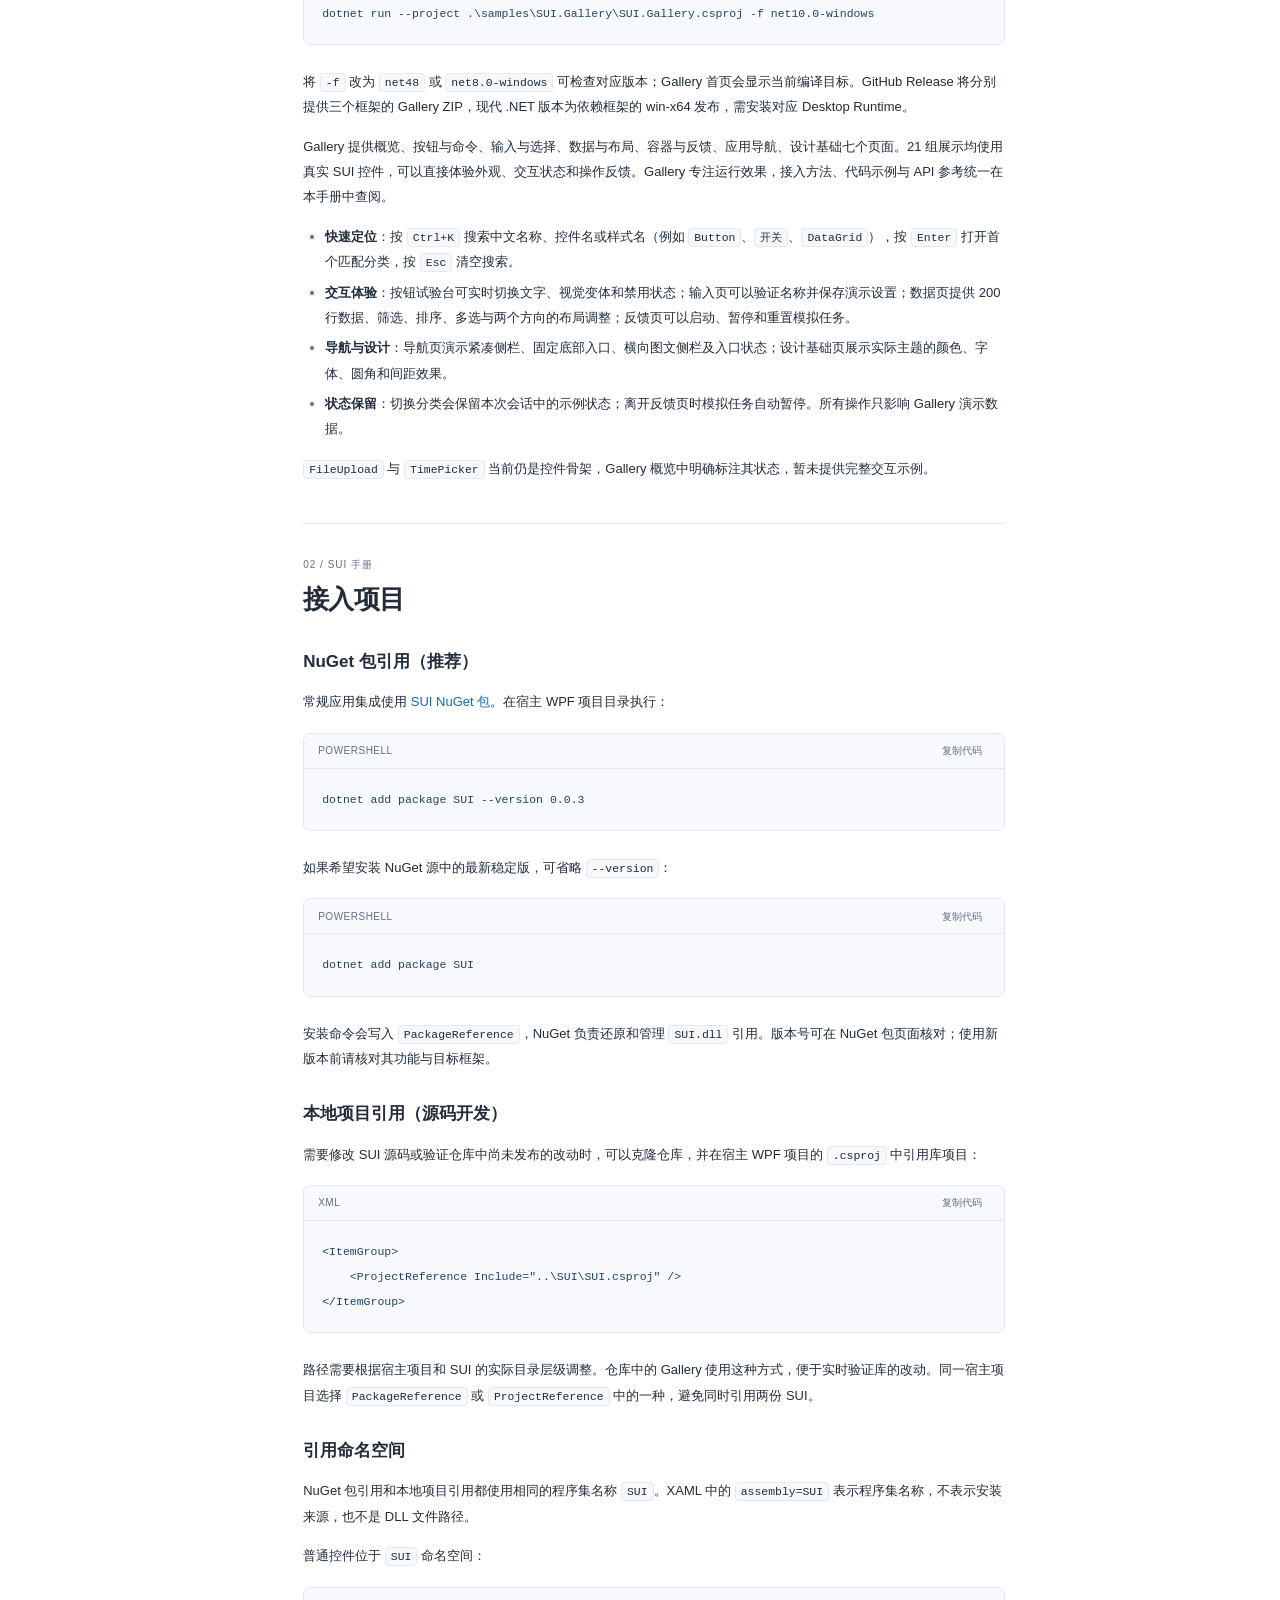
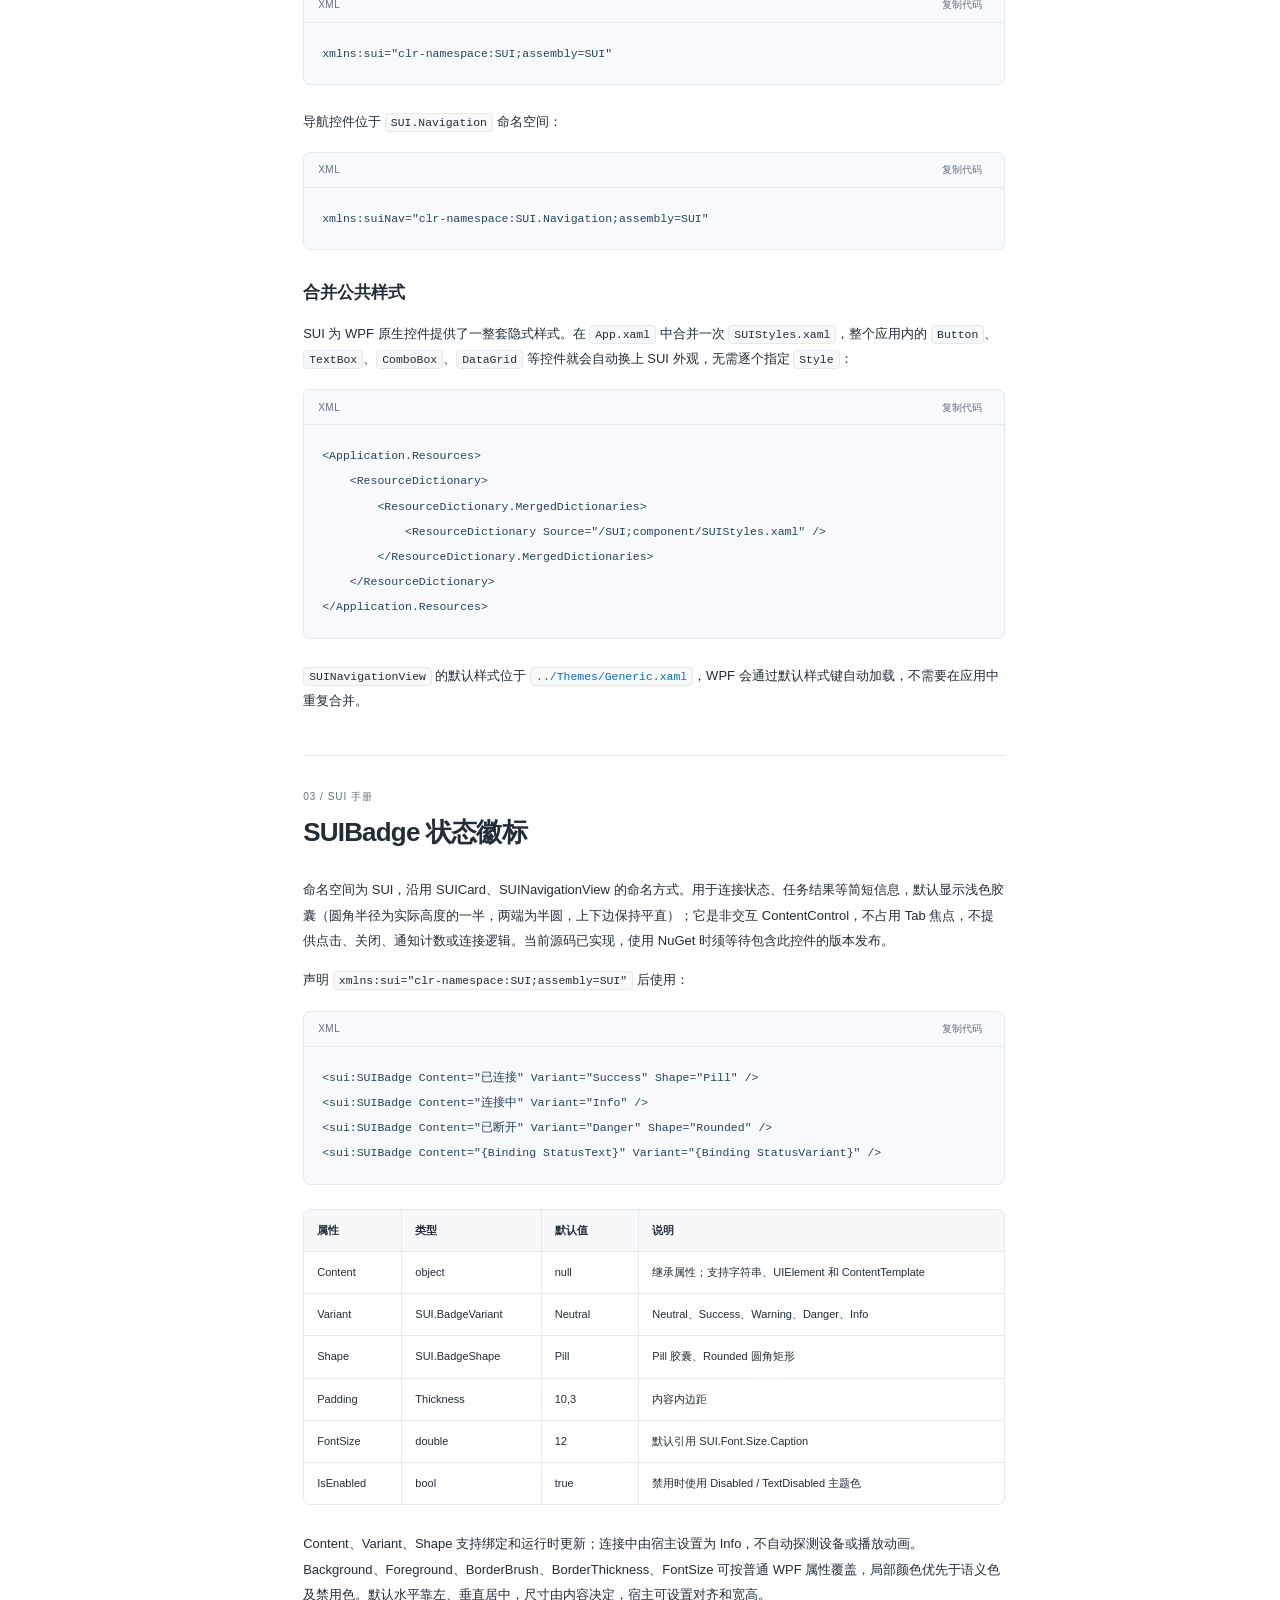
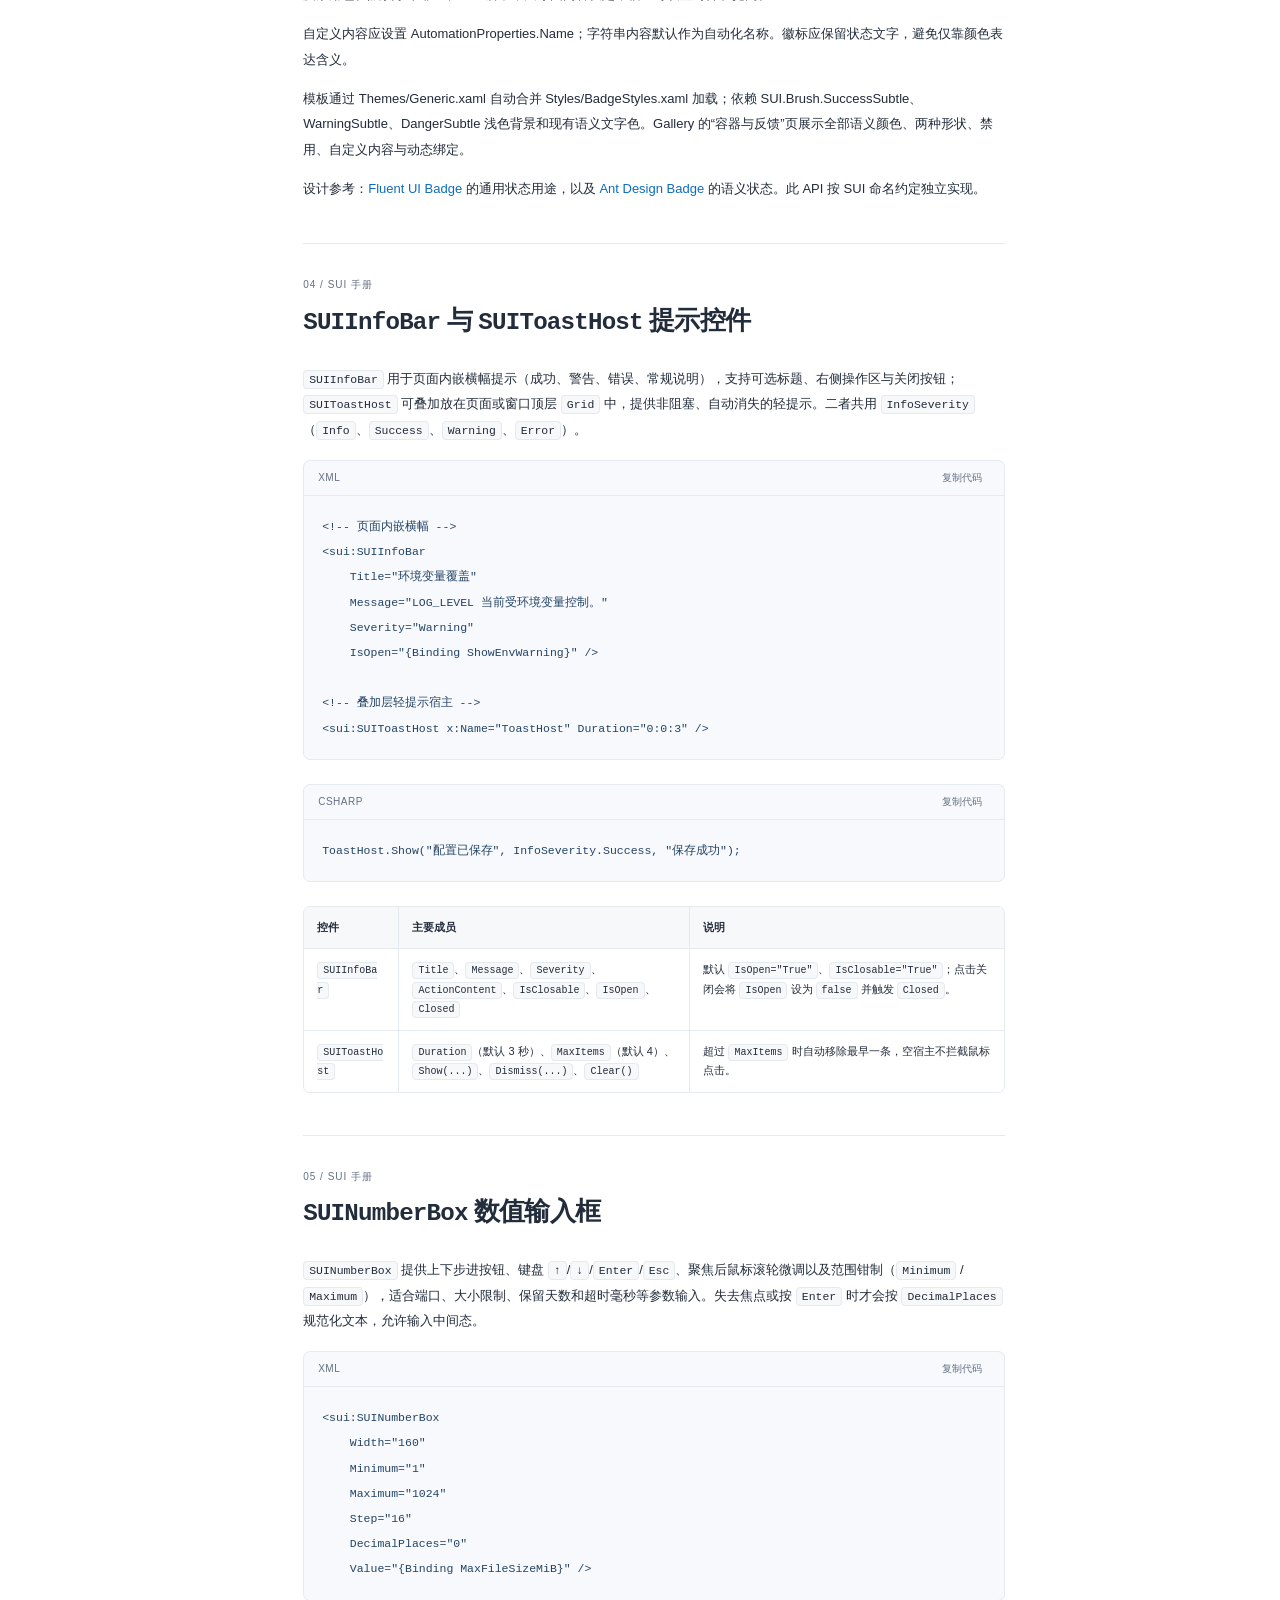
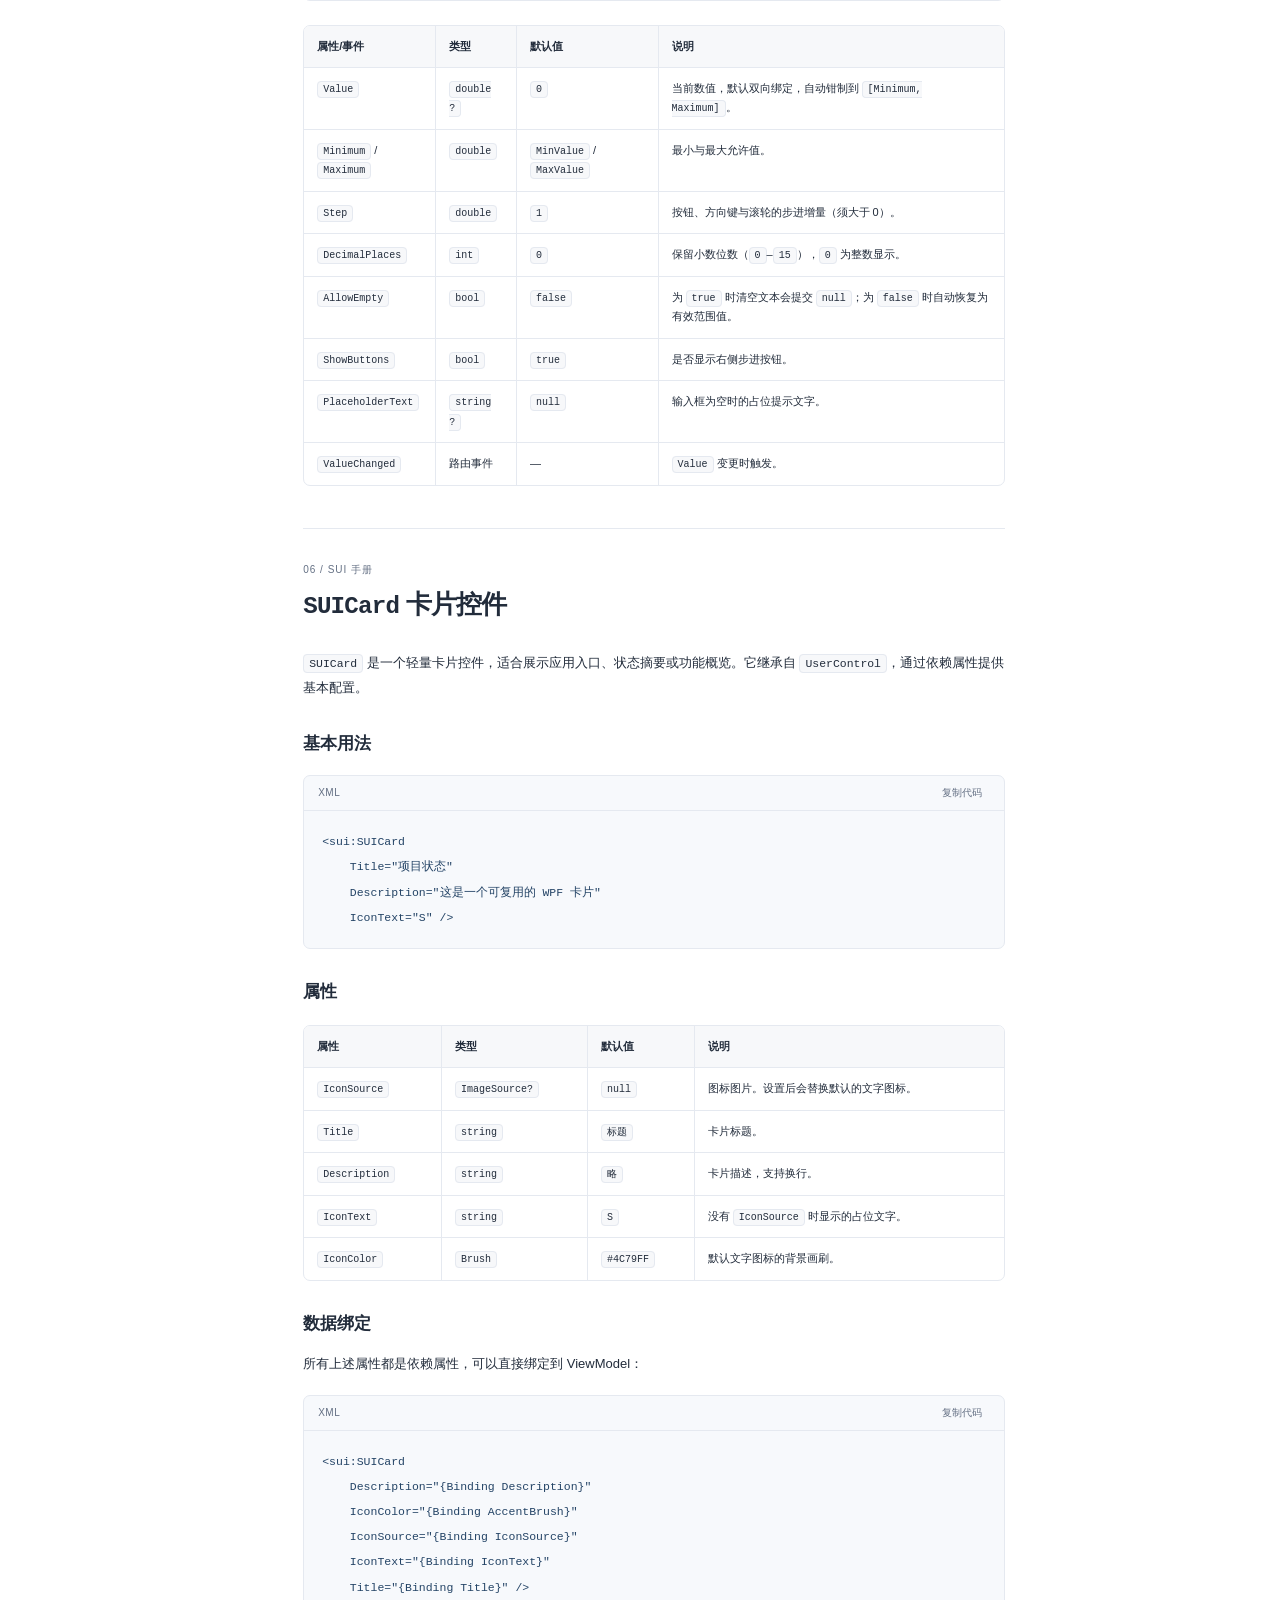
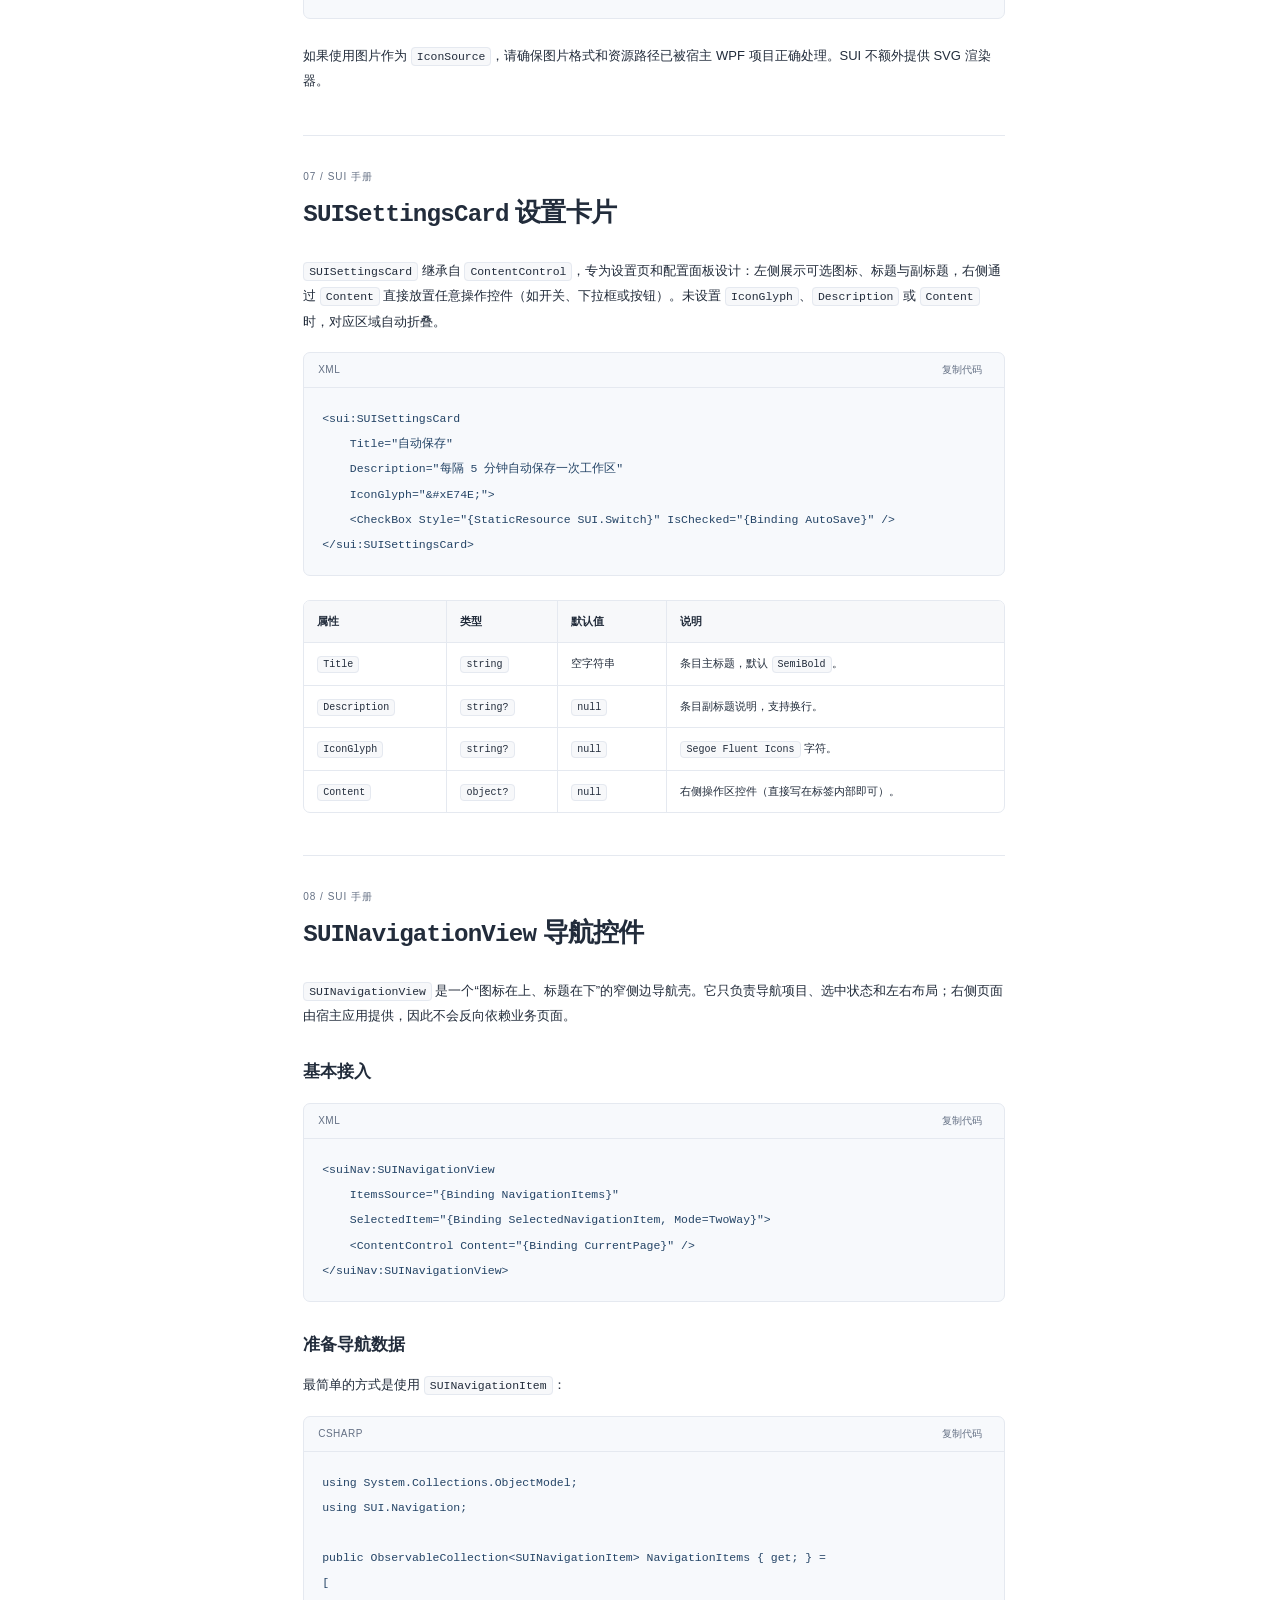
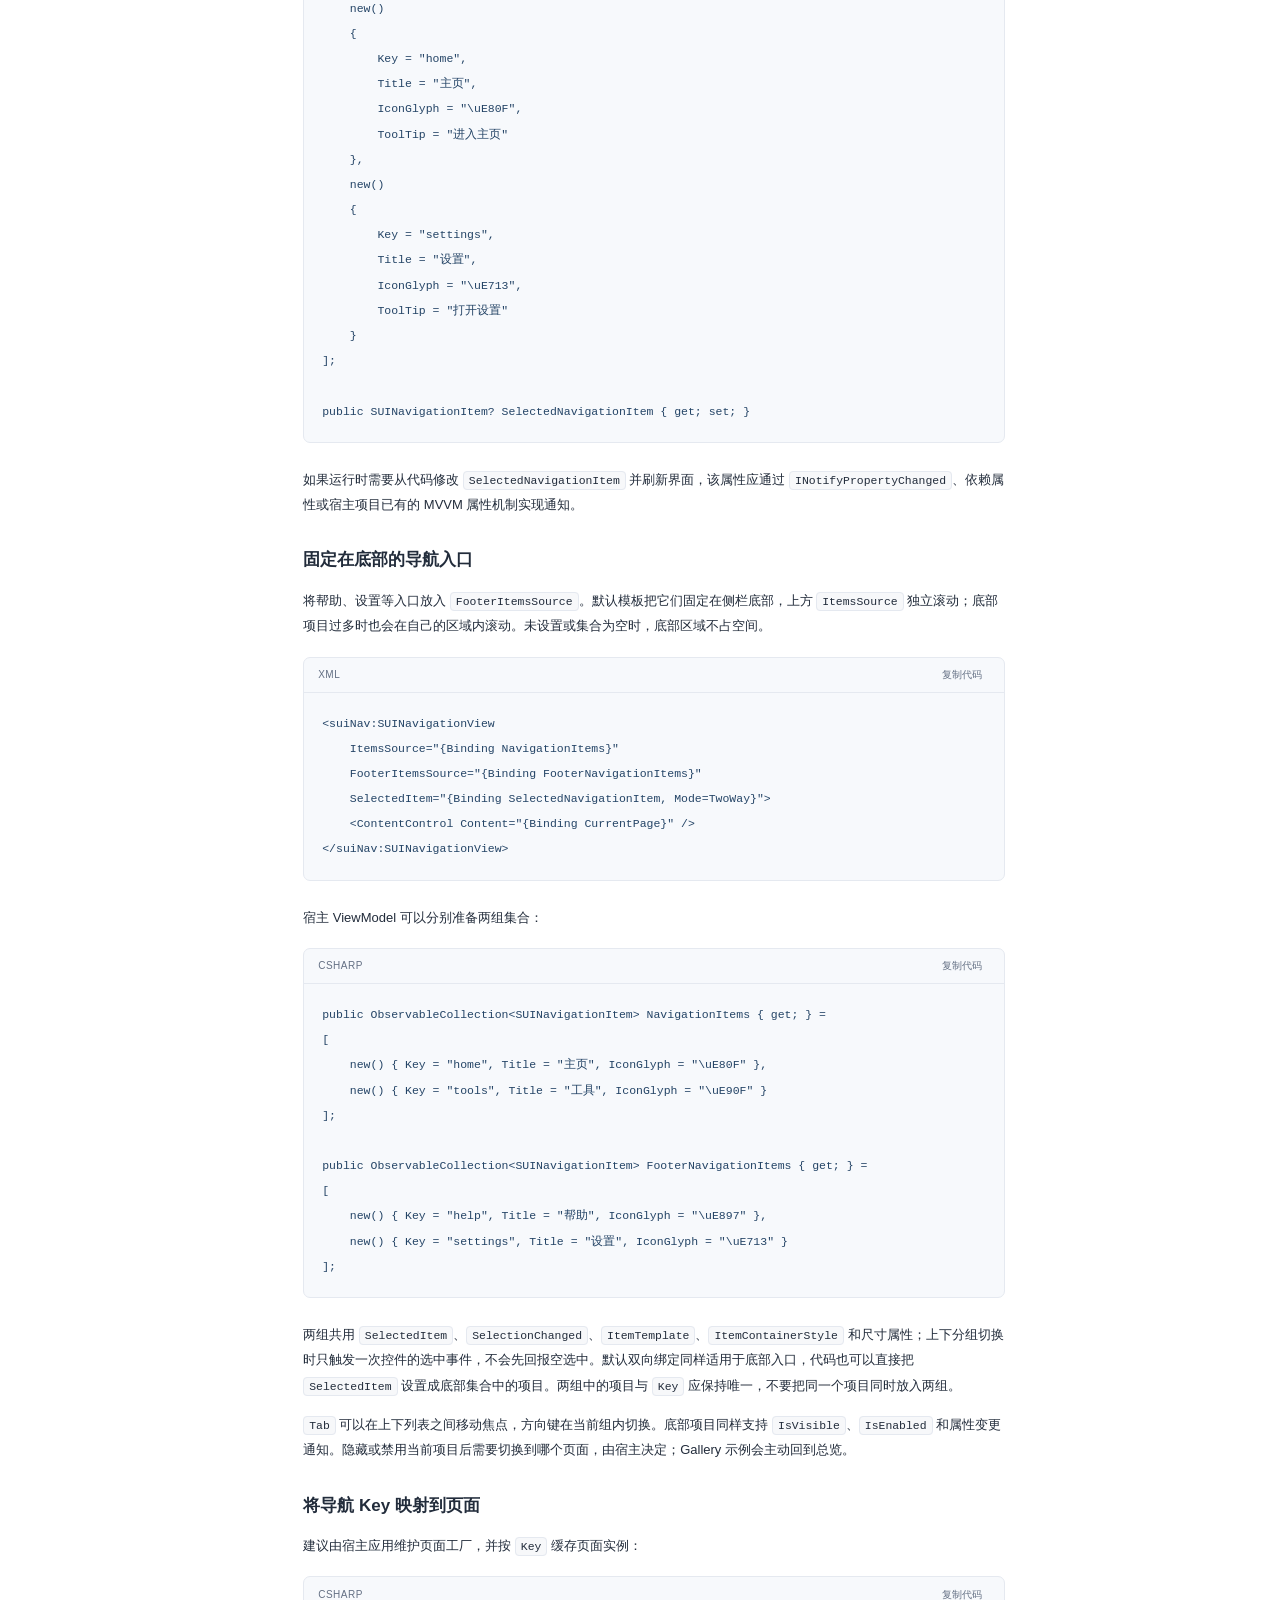
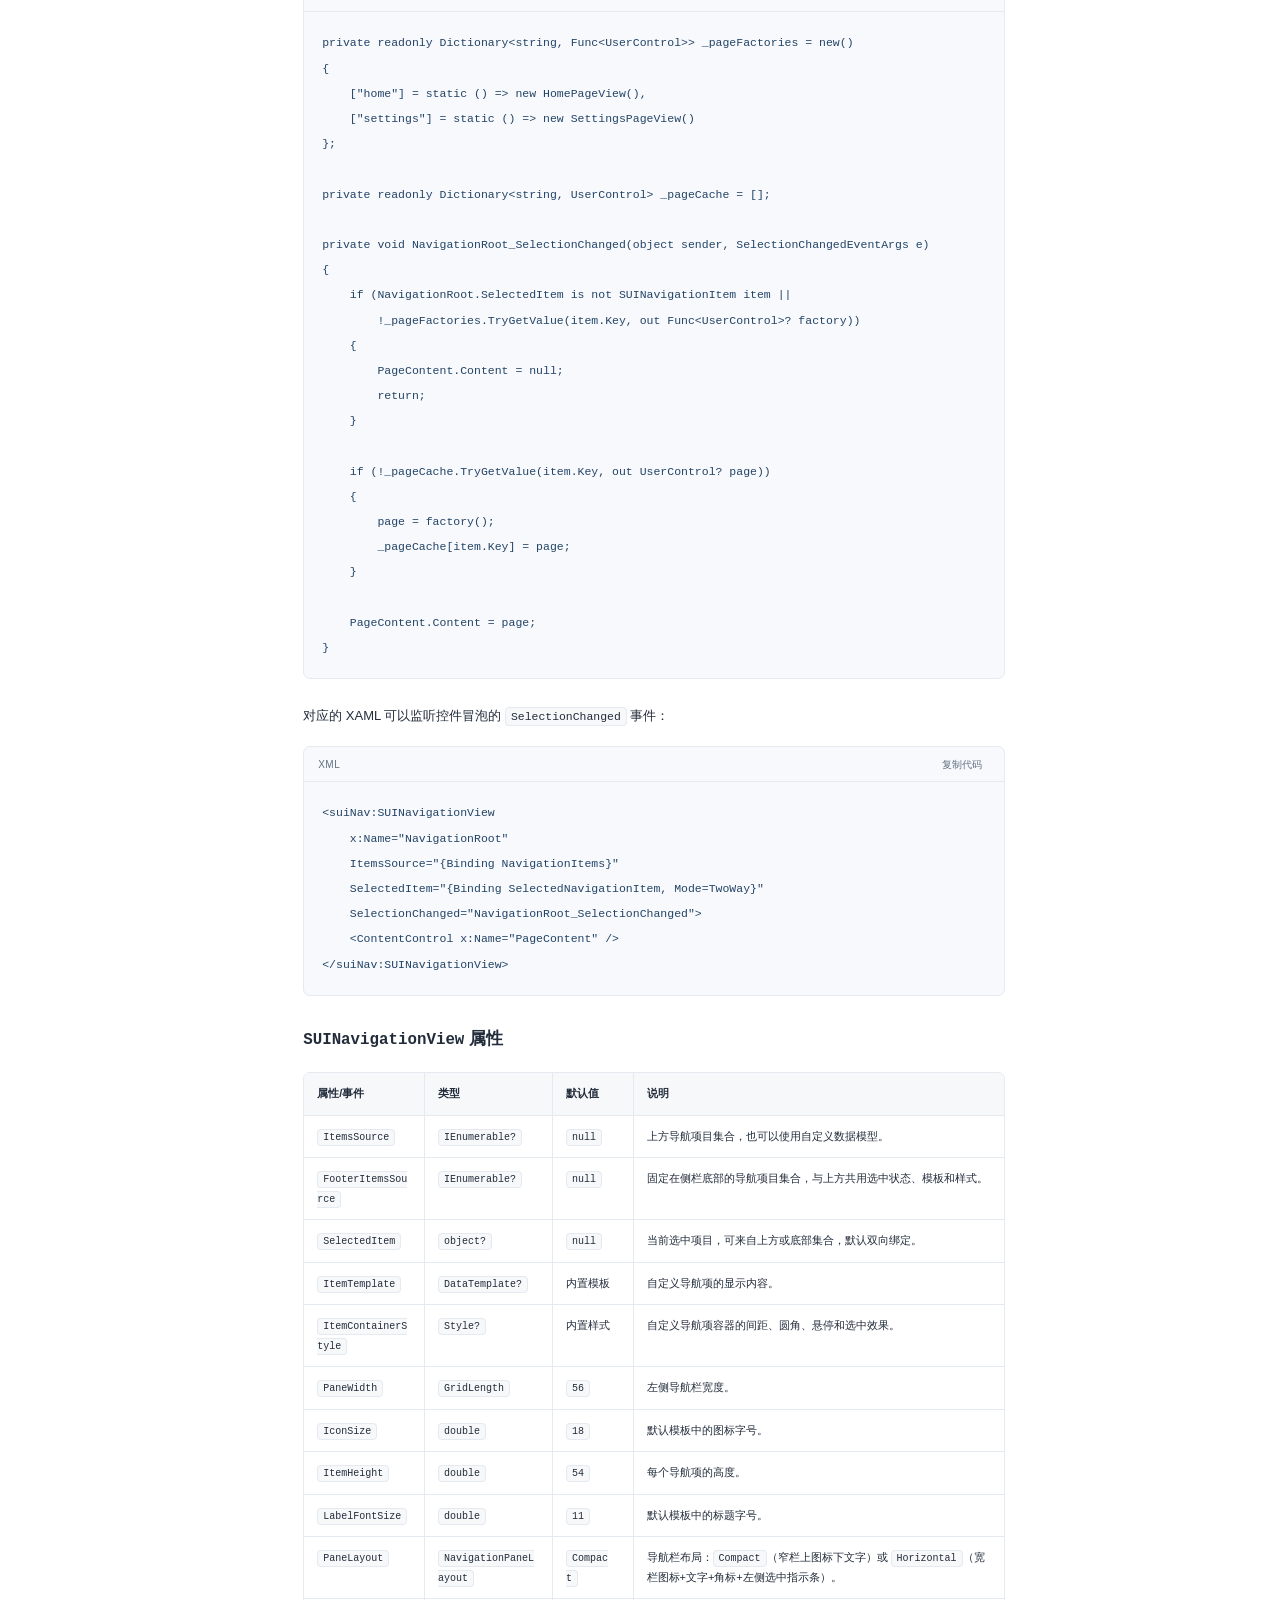
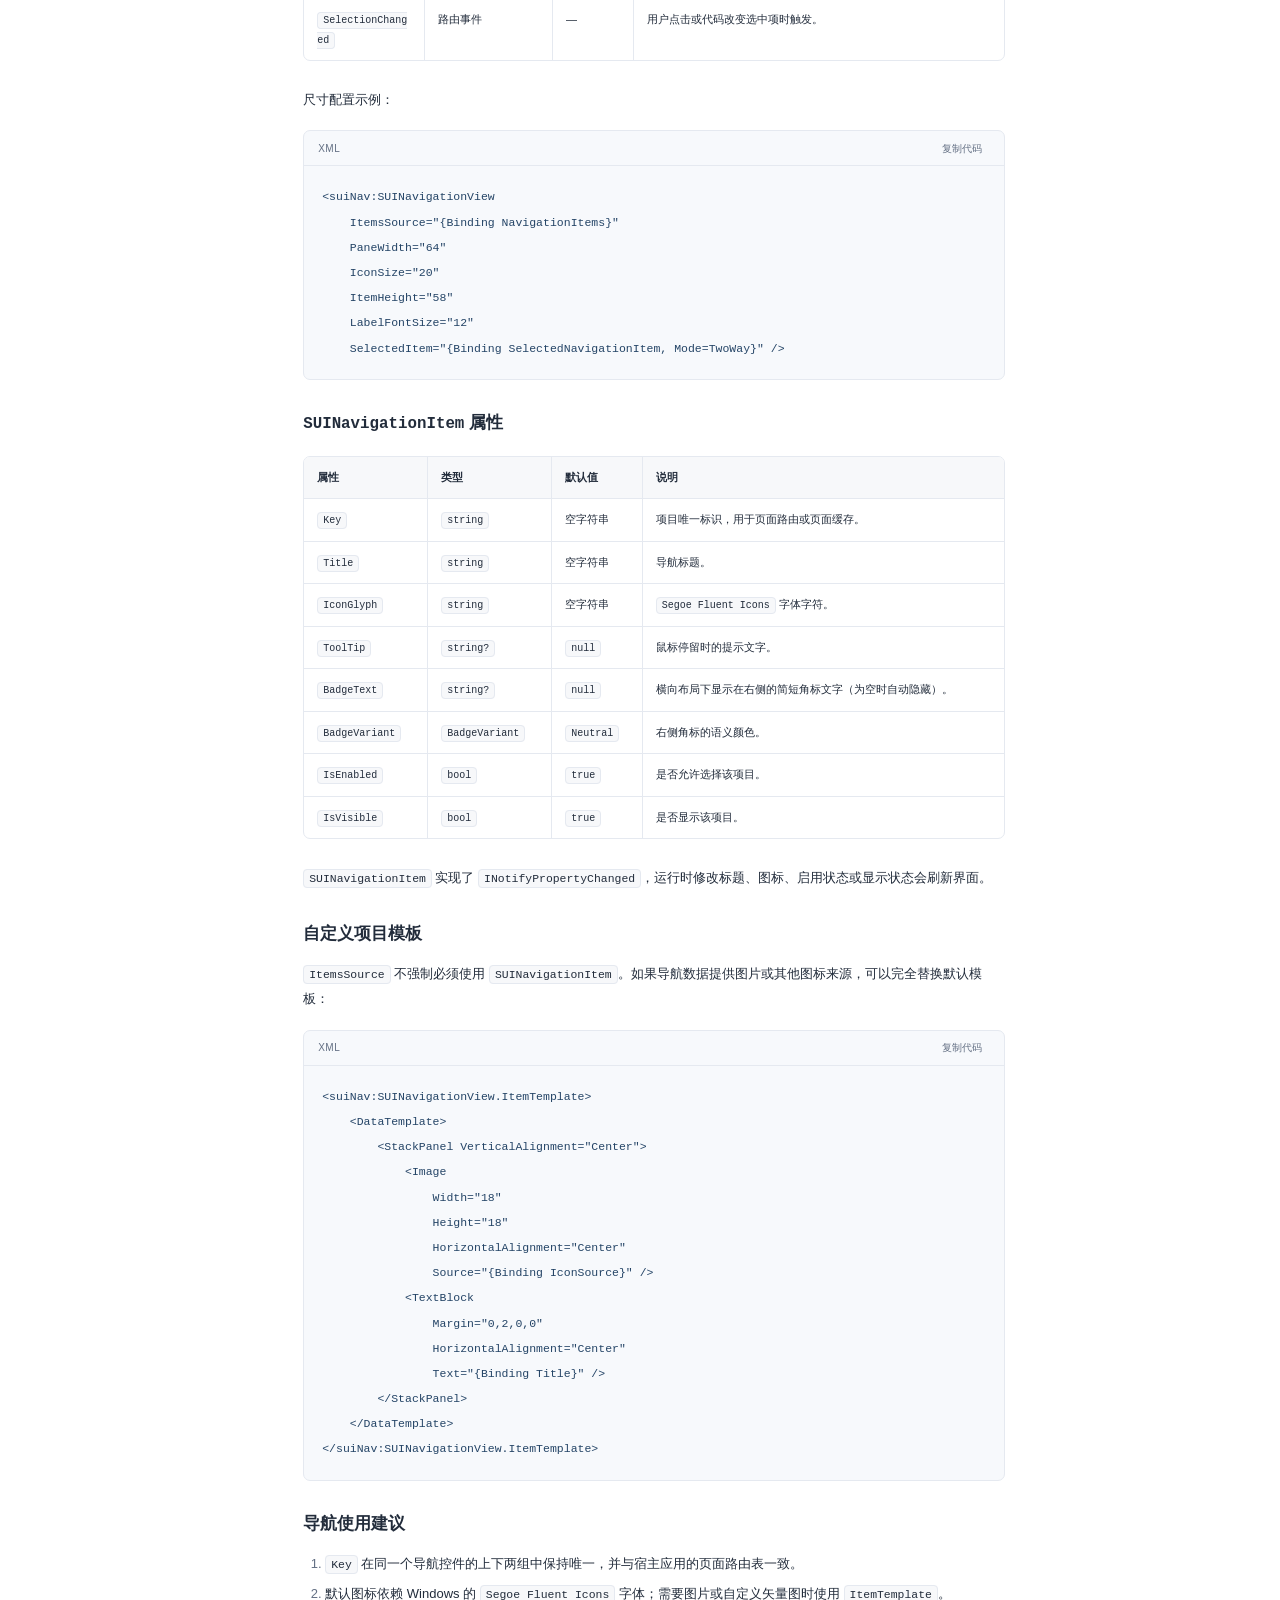
==== commit 88fba0f8: "新增数值输入框 SUINumberBox 变更目的：为端口、大小限制、保留天数和超时毫秒等数值配置提供开箱即用的范围约束与步进输入控件。  主要内容： - Controls/SUINumberBox." ====
--- a/docs/index.html
+++ b/docs/index.html
@@ -26,7 +26,7 @@
   <div class="mobile-bar"><button type="button" class="menu-toggle" aria-expanded="false" aria-controls="sidebar" hidden>☰ 章节目录</button><a href="#概览">返回概览 ↑</a></div>
   <aside id="sidebar" class="sidebar" aria-label="手册章节">
     <div class="sidebar-heading">DOCUMENTATION <span>WPF</span></div>
-    <nav><a class="nav-link overview-link" href="#概览">概览<span>开始阅读</span></a><p class="nav-group">开始使用</p><a class="nav-link" href="#快速开始">快速开始</a><a class="nav-link" href="#接入项目">接入项目</a><p class="nav-group">控件与样式</p><a class="nav-link" href="#suibadge-状态徽标">SUIBadge 状态徽标</a><a class="nav-link" href="#suiinfobar-与-suitoasthost-提示控件">SUIInfoBar 与 SUIToastHost 提示控件</a><a class="nav-link" href="#suicard-卡片控件">SUICard 卡片控件</a><a class="nav-link" href="#suisettingscard-设置卡片">SUISettingsCard 设置卡片</a><a class="nav-link" href="#suinavigationview-导航控件">SUINavigationView 导航控件</a><a class="nav-link" href="#样式资源">样式资源</a><a class="nav-link" href="#主题令牌">主题令牌</a><a class="nav-link" href="#原生控件样式">原生控件样式</a><a class="nav-link" href="#treestyles-树样式">TreeStyles 树样式</a><p class="nav-group">参考与支持</p><a class="nav-link" href="#转换器">转换器</a><a class="nav-link" href="#fileupload-与-timepicker">FileUpload 与 TimePicker</a><a class="nav-link" href="#构建与排查">构建与排查</a><a class="nav-link" href="#许可证">许可证</a></nav>
+    <nav><a class="nav-link overview-link" href="#概览">概览<span>开始阅读</span></a><p class="nav-group">开始使用</p><a class="nav-link" href="#快速开始">快速开始</a><a class="nav-link" href="#接入项目">接入项目</a><p class="nav-group">控件与样式</p><a class="nav-link" href="#suibadge-状态徽标">SUIBadge 状态徽标</a><a class="nav-link" href="#suiinfobar-与-suitoasthost-提示控件">SUIInfoBar 与 SUIToastHost 提示控件</a><a class="nav-link" href="#suinumberbox-数值输入框">SUINumberBox 数值输入框</a><a class="nav-link" href="#suicard-卡片控件">SUICard 卡片控件</a><a class="nav-link" href="#suisettingscard-设置卡片">SUISettingsCard 设置卡片</a><a class="nav-link" href="#suinavigationview-导航控件">SUINavigationView 导航控件</a><a class="nav-link" href="#样式资源">样式资源</a><a class="nav-link" href="#主题令牌">主题令牌</a><a class="nav-link" href="#原生控件样式">原生控件样式</a><a class="nav-link" href="#treestyles-树样式">TreeStyles 树样式</a><p class="nav-group">参考与支持</p><a class="nav-link" href="#转换器">转换器</a><a class="nav-link" href="#fileupload-与-timepicker">FileUpload 与 TimePicker</a><a class="nav-link" href="#构建与排查">构建与排查</a><a class="nav-link" href="#许可证">许可证</a></nav>
     <div class="sidebar-footer"><span class="status-dot"></span>与仓库实现同步<span class="sidebar-tag">.NET 10</span></div>
   </aside>
   <main id="正文" tabindex="-1">
@@ -249,7 +249,78 @@
 </tbody>
 </table></div>
 </section>
-<section class="doc-section" aria-labelledby="suicard-卡片控件"><div class="section-number">05 / SUI 手册</div><h2 id="suicard-卡片控件"><code>SUICard</code> 卡片控件<a class="heading-link" href="#suicard-卡片控件" aria-label="链接到：SUICard 卡片控件">#</a></h2>
+<section class="doc-section" aria-labelledby="suinumberbox-数值输入框"><div class="section-number">05 / SUI 手册</div><h2 id="suinumberbox-数值输入框"><code>SUINumberBox</code> 数值输入框<a class="heading-link" href="#suinumberbox-数值输入框" aria-label="链接到：SUINumberBox 数值输入框">#</a></h2>
+<p><code>SUINumberBox</code> 提供上下步进按钮、键盘 <code>↑</code>/<code>↓</code>/<code>Enter</code>/<code>Esc</code>、聚焦后鼠标滚轮微调以及范围钳制（<code>Minimum</code> / <code>Maximum</code>），适合端口、大小限制、保留天数和超时毫秒等参数输入。失去焦点或按 <code>Enter</code> 时才会按 <code>DecimalPlaces</code> 规范化文本，允许输入中间态。</p>
+<div class="code-block"><div class="code-toolbar"><span>xml</span><button type="button" class="copy-button" hidden>复制代码</button></div><pre tabindex="0" aria-label="xml 代码示例"><code class="language-xml">&lt;sui:SUINumberBox
+    Width=&quot;160&quot;
+    Minimum=&quot;1&quot;
+    Maximum=&quot;1024&quot;
+    Step=&quot;16&quot;
+    DecimalPlaces=&quot;0&quot;
+    Value=&quot;{Binding MaxFileSizeMiB}&quot; /&gt;
+</code></pre></div>
+<div class="table-scroll" role="region" aria-label="参考表格，可横向滚动" tabindex="0"><table>
+<thead>
+<tr>
+<th>属性/事件</th>
+<th>类型</th>
+<th>默认值</th>
+<th>说明</th>
+</tr>
+</thead>
+<tbody>
+<tr>
+<td><code>Value</code></td>
+<td><code>double?</code></td>
+<td><code>0</code></td>
+<td>当前数值，默认双向绑定，自动钳制到 <code>[Minimum, Maximum]</code>。</td>
+</tr>
+<tr>
+<td><code>Minimum</code> / <code>Maximum</code></td>
+<td><code>double</code></td>
+<td><code>MinValue</code> / <code>MaxValue</code></td>
+<td>最小与最大允许值。</td>
+</tr>
+<tr>
+<td><code>Step</code></td>
+<td><code>double</code></td>
+<td><code>1</code></td>
+<td>按钮、方向键与滚轮的步进增量（须大于 0）。</td>
+</tr>
+<tr>
+<td><code>DecimalPlaces</code></td>
+<td><code>int</code></td>
+<td><code>0</code></td>
+<td>保留小数位数（<code>0</code>–<code>15</code>），<code>0</code> 为整数显示。</td>
+</tr>
+<tr>
+<td><code>AllowEmpty</code></td>
+<td><code>bool</code></td>
+<td><code>false</code></td>
+<td>为 <code>true</code> 时清空文本会提交 <code>null</code>；为 <code>false</code> 时自动恢复为有效范围值。</td>
+</tr>
+<tr>
+<td><code>ShowButtons</code></td>
+<td><code>bool</code></td>
+<td><code>true</code></td>
+<td>是否显示右侧步进按钮。</td>
+</tr>
+<tr>
+<td><code>PlaceholderText</code></td>
+<td><code>string?</code></td>
+<td><code>null</code></td>
+<td>输入框为空时的占位提示文字。</td>
+</tr>
+<tr>
+<td><code>ValueChanged</code></td>
+<td>路由事件</td>
+<td>—</td>
+<td><code>Value</code> 变更时触发。</td>
+</tr>
+</tbody>
+</table></div>
+</section>
+<section class="doc-section" aria-labelledby="suicard-卡片控件"><div class="section-number">06 / SUI 手册</div><h2 id="suicard-卡片控件"><code>SUICard</code> 卡片控件<a class="heading-link" href="#suicard-卡片控件" aria-label="链接到：SUICard 卡片控件">#</a></h2>
 <p><code>SUICard</code> 是一个轻量卡片控件，适合展示应用入口、状态摘要或功能概览。它继承自 <code>UserControl</code>，通过依赖属性提供基本配置。</p>
 <h3 id="基本用法">基本用法<a class="heading-link" href="#基本用法" aria-label="链接到：基本用法">#</a></h3>
 <div class="code-block"><div class="code-toolbar"><span>xml</span><button type="button" class="copy-button" hidden>复制代码</button></div><pre tabindex="0" aria-label="xml 代码示例"><code class="language-xml">&lt;sui:SUICard
@@ -311,7 +382,7 @@
 </code></pre></div>
 <p>如果使用图片作为 <code>IconSource</code>，请确保图片格式和资源路径已被宿主 WPF 项目正确处理。SUI 不额外提供 SVG 渲染器。</p>
 </section>
-<section class="doc-section" aria-labelledby="suisettingscard-设置卡片"><div class="section-number">06 / SUI 手册</div><h2 id="suisettingscard-设置卡片"><code>SUISettingsCard</code> 设置卡片<a class="heading-link" href="#suisettingscard-设置卡片" aria-label="链接到：SUISettingsCard 设置卡片">#</a></h2>
+<section class="doc-section" aria-labelledby="suisettingscard-设置卡片"><div class="section-number">07 / SUI 手册</div><h2 id="suisettingscard-设置卡片"><code>SUISettingsCard</code> 设置卡片<a class="heading-link" href="#suisettingscard-设置卡片" aria-label="链接到：SUISettingsCard 设置卡片">#</a></h2>
 <p><code>SUISettingsCard</code> 继承自 <code>ContentControl</code>，专为设置页和配置面板设计：左侧展示可选图标、标题与副标题，右侧通过 <code>Content</code> 直接放置任意操作控件（如开关、下拉框或按钮）。未设置 <code>IconGlyph</code>、<code>Description</code> 或 <code>Content</code> 时，对应区域自动折叠。</p>
 <div class="code-block"><div class="code-toolbar"><span>xml</span><button type="button" class="copy-button" hidden>复制代码</button></div><pre tabindex="0" aria-label="xml 代码示例"><code class="language-xml">&lt;sui:SUISettingsCard
     Title=&quot;自动保存&quot;
@@ -357,7 +428,7 @@
 </tbody>
 </table></div>
 </section>
-<section class="doc-section" aria-labelledby="suinavigationview-导航控件"><div class="section-number">07 / SUI 手册</div><h2 id="suinavigationview-导航控件"><code>SUINavigationView</code> 导航控件<a class="heading-link" href="#suinavigationview-导航控件" aria-label="链接到：SUINavigationView 导航控件">#</a></h2>
+<section class="doc-section" aria-labelledby="suinavigationview-导航控件"><div class="section-number">08 / SUI 手册</div><h2 id="suinavigationview-导航控件"><code>SUINavigationView</code> 导航控件<a class="heading-link" href="#suinavigationview-导航控件" aria-label="链接到：SUINavigationView 导航控件">#</a></h2>
 <p><code>SUINavigationView</code> 是一个“图标在上、标题在下”的窄侧边导航壳。它只负责导航项目、选中状态和左右布局；右侧页面由宿主应用提供，因此不会反向依赖业务页面。</p>
 <h3 id="基本接入">基本接入<a class="heading-link" href="#基本接入" aria-label="链接到：基本接入">#</a></h3>
 <div class="code-block"><div class="code-toolbar"><span>xml</span><button type="button" class="copy-button" hidden>复制代码</button></div><pre tabindex="0" aria-label="xml 代码示例"><code class="language-xml">&lt;suiNav:SUINavigationView
@@ -629,7 +700,7 @@
 <li>如果不需要前进/后退历史，建议使用 <code>ContentControl</code>，不必使用 <code>Frame</code>。</li>
 </ol>
 </section>
-<section class="doc-section" aria-labelledby="样式资源"><div class="section-number">08 / SUI 手册</div><h2 id="样式资源">样式资源<a class="heading-link" href="#样式资源" aria-label="链接到：样式资源">#</a></h2>
+<section class="doc-section" aria-labelledby="样式资源"><div class="section-number">09 / SUI 手册</div><h2 id="样式资源">样式资源<a class="heading-link" href="#样式资源" aria-label="链接到：样式资源">#</a></h2>
 <h3 id="总入口">总入口<a class="heading-link" href="#总入口" aria-label="链接到：总入口">#</a></h3>
 <p><a href="https://github.com/RobertCXC/SUI/blob/main/SUIStyles.xaml"><code>SUIStyles.xaml</code></a> 按顺序合并 <code>Themes/Colors.xaml</code>（颜色与画刷）、<code>Themes/Metrics.xaml</code>（字体与尺寸，紧随 Colors）和 <code>Styles/</code> 下的原生控件样式文件。合并后分两类使用：</p>
 <ul>
@@ -644,7 +715,7 @@
 <h3 id="默认主题">默认主题<a class="heading-link" href="#默认主题" aria-label="链接到：默认主题">#</a></h3>
 <p>导航控件默认主题和颜色资源位于 <a href="https://github.com/RobertCXC/SUI/blob/main/Themes/Generic.xaml"><code>Themes/Generic.xaml</code></a>。局部属性、<code>ItemTemplate</code> 和 <code>ItemContainerStyle</code> 的设置优先于默认样式，不需要直接修改库内主题文件。</p>
 </section>
-<section class="doc-section" aria-labelledby="主题令牌"><div class="section-number">09 / SUI 手册</div><h2 id="主题令牌">主题令牌<a class="heading-link" href="#主题令牌" aria-label="链接到：主题令牌">#</a></h2>
+<section class="doc-section" aria-labelledby="主题令牌"><div class="section-number">10 / SUI 手册</div><h2 id="主题令牌">主题令牌<a class="heading-link" href="#主题令牌" aria-label="链接到：主题令牌">#</a></h2>
 <h3 id="主题资源文件分工">主题资源文件分工<a class="heading-link" href="#主题资源文件分工" aria-label="链接到：主题资源文件分工">#</a></h3>
 <p><code>Themes/Colors.xaml</code> 仅保存颜色和画刷，<code>Themes/Metrics.xaml</code> 保存字体、字号、高度、边框厚度、圆角与间距。资源键名保持不变；自行加载单个样式字典时，库内已同时合并两个基础字典。宿主手动组合基础资源时，先加载 Colors、再加载 Metrics、最后加载控件样式。直接只加载 Colors 不再提供尺寸资源。</p>
 <p>下拉列表项内边距资源 <code>SUI.Space.ComboBoxItemPadding</code> 默认是 <code>6,0</code>（左、右各 6，上、下为 0），与输入框内边距分开管理。下拉项最小高度资源 <code>SUI.Control.ComboBoxItemMinHeight</code> 默认为 28，独立于输入框的默认高度 32；文字垂直居中，内容较高时仍可撑开。</p>
@@ -720,7 +791,7 @@
 </code></pre></div>
 <p>要统一调整库的配色，可以修改 <code>Colors.xaml</code> 中的画刷值（保持键名不变）并重新构建。当前样式使用 <code>StaticResource</code>，不要将此理解为已提供运行时明暗主题切换 API。网页说明书的明暗切换仅作用于文档页面。</p>
 </section>
-<section class="doc-section" aria-labelledby="原生控件样式"><div class="section-number">10 / SUI 手册</div><h2 id="原生控件样式">原生控件样式<a class="heading-link" href="#原生控件样式" aria-label="链接到：原生控件样式">#</a></h2>
+<section class="doc-section" aria-labelledby="原生控件样式"><div class="section-number">11 / SUI 手册</div><h2 id="原生控件样式">原生控件样式<a class="heading-link" href="#原生控件样式" aria-label="链接到：原生控件样式">#</a></h2>
 <p>以下原生控件样式由 <code>SUIStyles.xaml</code> 统一加载。其中 <code>Switch</code> 和 <code>GridSplitter</code> 需要显式指定样式，其余按下文说明使用隐式样式。交互控件按适用场景提供悬停、按下、键盘焦点和禁用反馈，具体状态以对应控件实现为准。</p>
 <h3 id="button-与-togglebutton">Button 与 ToggleButton<a class="heading-link" href="#button-与-togglebutton" aria-label="链接到：Button 与 ToggleButton">#</a></h3>
 <p>默认按钮：<code>Surface</code> 底、1px 边框、圆角 4、最小高度 32，内边距 <code>12,0</code>。<code>ToggleButton</code> 选中时显示 <code>Selected</code> 底和强调色边框。</p>
@@ -894,7 +965,7 @@
 </code></pre></div>
 <p>两种样式都预设 <code>ShowsPreview=&quot;True&quot;</code>。拖动时显示强调色细线与中央短握柄作为位置预览，松开鼠标后再调整布局；横向与竖向样式分别提供对应的预览样式。</p>
 </section>
-<section class="doc-section" aria-labelledby="treestyles-树样式"><div class="section-number">11 / SUI 手册</div><h2 id="treestyles-树样式"><code>TreeStyles</code> 树样式<a class="heading-link" href="#treestyles-树样式" aria-label="链接到：TreeStyles 树样式">#</a></h2>
+<section class="doc-section" aria-labelledby="treestyles-树样式"><div class="section-number">12 / SUI 手册</div><h2 id="treestyles-树样式"><code>TreeStyles</code> 树样式<a class="heading-link" href="#treestyles-树样式" aria-label="链接到：TreeStyles 树样式">#</a></h2>
 <p><code>TreeStyles</code> 为 WPF 原生 <code>TreeViewItem</code> 提供展开箭头、文件夹和叶子节点图标、层级引导线、悬停、选中、键盘焦点和禁用状态。合并 <code>SUIStyles.xaml</code> 后，普通 <code>TreeView</code> 的条目会自动使用该样式；需要显式指定时仍可使用 <code>SUITreeViewItemStyle</code>。</p>
 <p>节点模型和显示模板由宿主应用决定。SUI 不定义 <code>ItemsSource</code> 的数据字段，也不提供固定的节点 <code>DataTemplate</code>。</p>
 <h3 id="基本用法-1">基本用法<a class="heading-link" href="#基本用法-1" aria-label="链接到：基本用法">#</a></h3>
@@ -954,7 +1025,7 @@
 </table></div>
 <p>悬停、选中、焦点、禁用状态和图标颜色由 <code>Colors.xaml</code> 统一提供，不需要在 <code>TreeView</code> 上配置颜色附加属性。</p>
 </section>
-<section class="doc-section" aria-labelledby="转换器"><div class="section-number">12 / SUI 手册</div><h2 id="转换器">转换器<a class="heading-link" href="#转换器" aria-label="链接到：转换器">#</a></h2>
+<section class="doc-section" aria-labelledby="转换器"><div class="section-number">13 / SUI 手册</div><h2 id="转换器">转换器<a class="heading-link" href="#转换器" aria-label="链接到：转换器">#</a></h2>
 <p>命名空间：</p>
 <div class="code-block"><div class="code-toolbar"><span>csharp</span><button type="button" class="copy-button" hidden>复制代码</button></div><pre tabindex="0" aria-label="csharp 代码示例"><code class="language-csharp">using SUI.Converters;
 </code></pre></div>
@@ -985,7 +1056,7 @@
 </tbody>
 </table></div>
 </section>
-<section class="doc-section" aria-labelledby="fileupload-与-timepicker"><div class="section-number">13 / SUI 手册</div><h2 id="fileupload-与-timepicker"><code>FileUpload</code> 与 <code>TimePicker</code><a class="heading-link" href="#fileupload-与-timepicker" aria-label="链接到：FileUpload 与 TimePicker">#</a></h2>
+<section class="doc-section" aria-labelledby="fileupload-与-timepicker"><div class="section-number">14 / SUI 手册</div><h2 id="fileupload-与-timepicker"><code>FileUpload</code> 与 <code>TimePicker</code><a class="heading-link" href="#fileupload-与-timepicker" aria-label="链接到：FileUpload 与 TimePicker">#</a></h2>
 <p>这两个控件已经具备 WPF <code>UserControl</code> 的基础结构，可以直接放入 XAML：</p>
 <div class="code-block"><div class="code-toolbar"><span>xml</span><button type="button" class="copy-button" hidden>复制代码</button></div><pre tabindex="0" aria-label="xml 代码示例"><code class="language-xml">&lt;sui:FileUpload /&gt;
 &lt;sui:TimePicker /&gt;
@@ -997,7 +1068,7 @@
 </ul>
 <p>实际项目接入前，请根据自己的交互需求补充或扩展对应的依赖属性、命令和事件。</p>
 </section>
-<section class="doc-section" aria-labelledby="构建与排查"><div class="section-number">14 / SUI 手册</div><h2 id="构建与排查">构建与排查<a class="heading-link" href="#构建与排查" aria-label="链接到：构建与排查">#</a></h2>
+<section class="doc-section" aria-labelledby="构建与排查"><div class="section-number">15 / SUI 手册</div><h2 id="构建与排查">构建与排查<a class="heading-link" href="#构建与排查" aria-label="链接到：构建与排查">#</a></h2>
 <h3 id="构建命令">构建命令<a class="heading-link" href="#构建命令" aria-label="链接到：构建命令">#</a></h3>
 <p>在仓库根目录执行：</p>
 <div class="code-block"><div class="code-toolbar"><span>powershell</span><button type="button" class="copy-button" hidden>复制代码</button></div><pre tabindex="0" aria-label="powershell 代码示例"><code class="language-powershell">dotnet build SUI.slnx
@@ -1013,7 +1084,7 @@
 <p><strong>样式资源找不到</strong></p>
 <p>确认已经合并 <code>/SUI;component/SUIStyles.xaml</code>，并且资源键拼写与 <code>Styles/</code> 文件中的定义一致。</p>
 </section>
-<section class="doc-section" aria-labelledby="许可证"><div class="section-number">15 / SUI 手册</div><h2 id="许可证">许可证<a class="heading-link" href="#许可证" aria-label="链接到：许可证">#</a></h2>
+<section class="doc-section" aria-labelledby="许可证"><div class="section-number">16 / SUI 手册</div><h2 id="许可证">许可证<a class="heading-link" href="#许可证" aria-label="链接到：许可证">#</a></h2>
 <p>完整授权条款见 <a href="https://github.com/RobertCXC/SUI/blob/main/LICENSE"><code>../LICENSE</code></a>。SUI 使用自定义的 <strong>SUI UI License 1.0</strong>，商业收入门槛和一次性授权费规则以许可证正文为准。</p>
 </section></article>
     <footer class="page-footer"><a class="footer-brand" href="#概览">SUI <span>Keep it small. Make it sharp.</span></a><p>正文来自仓库使用手册 · 以当前源码与 LICENSE 为准</p><a href="#概览">回到顶部 ↑</a></footer>
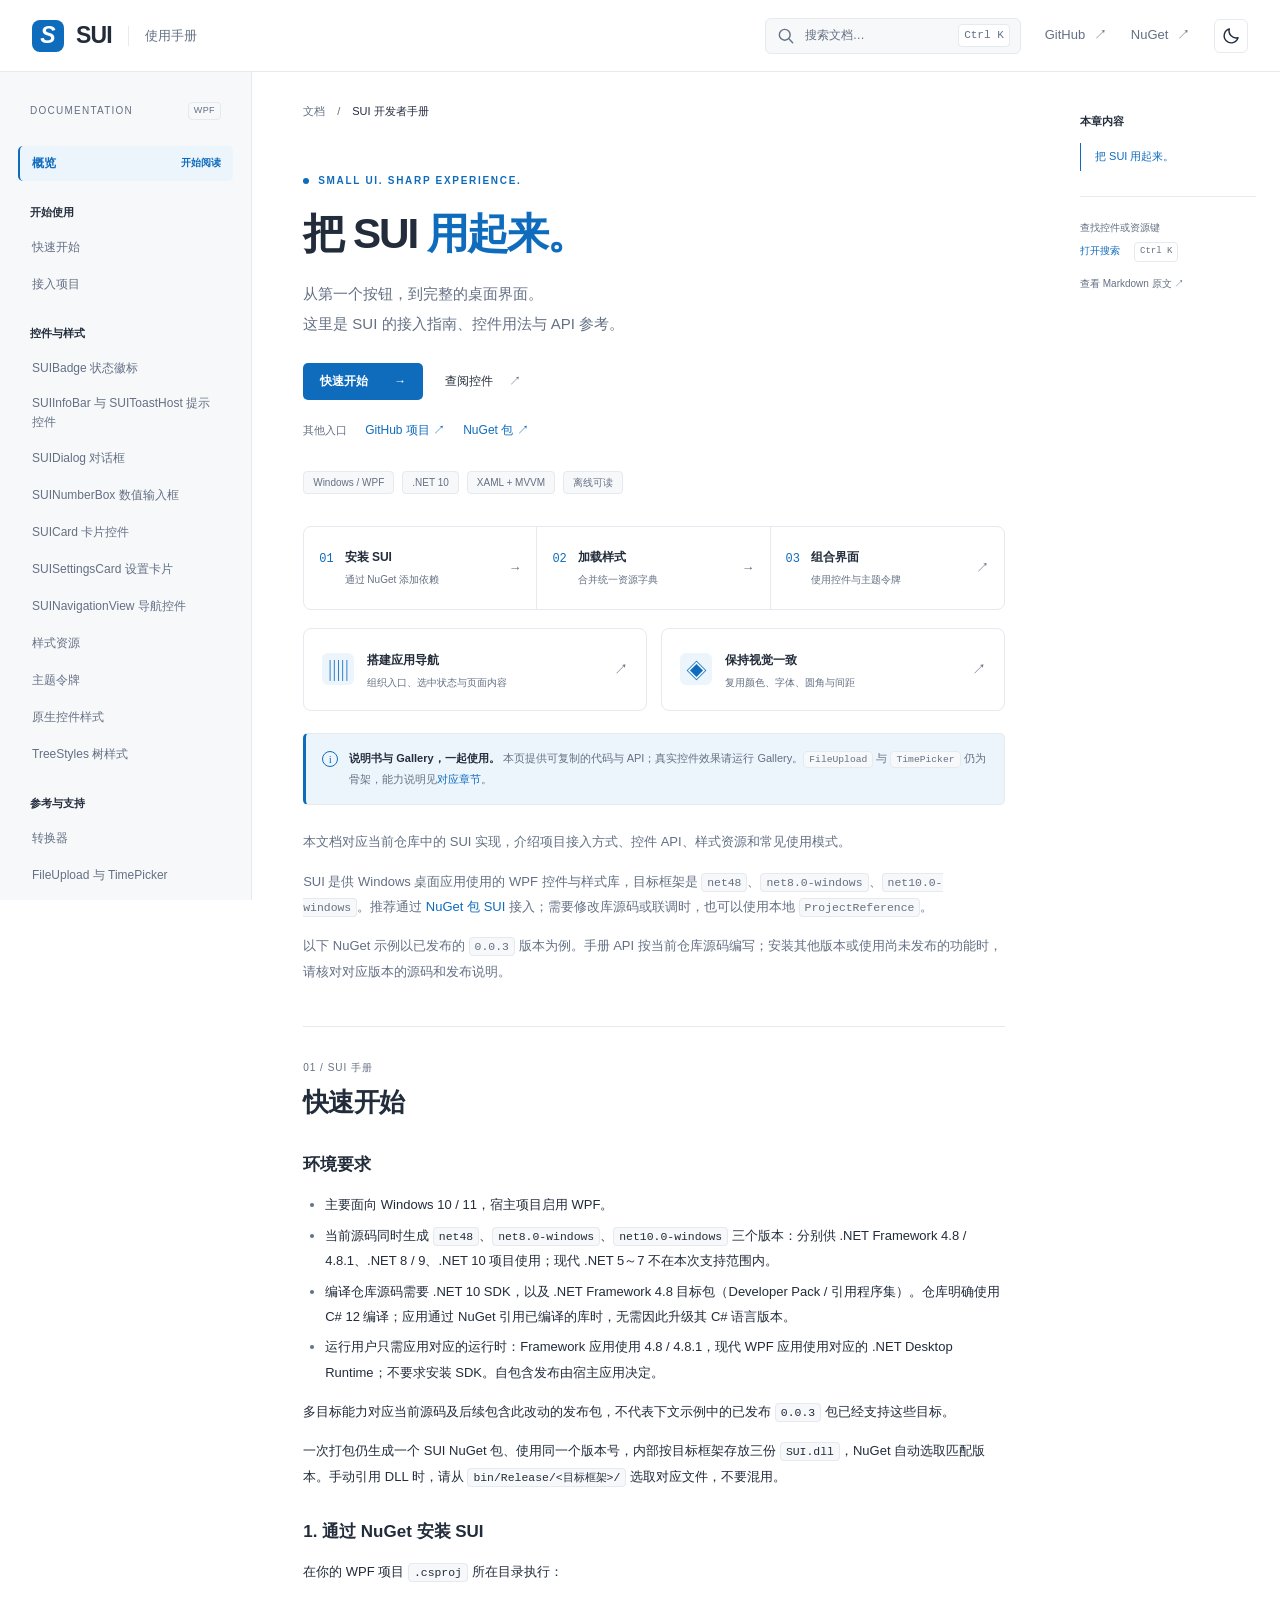
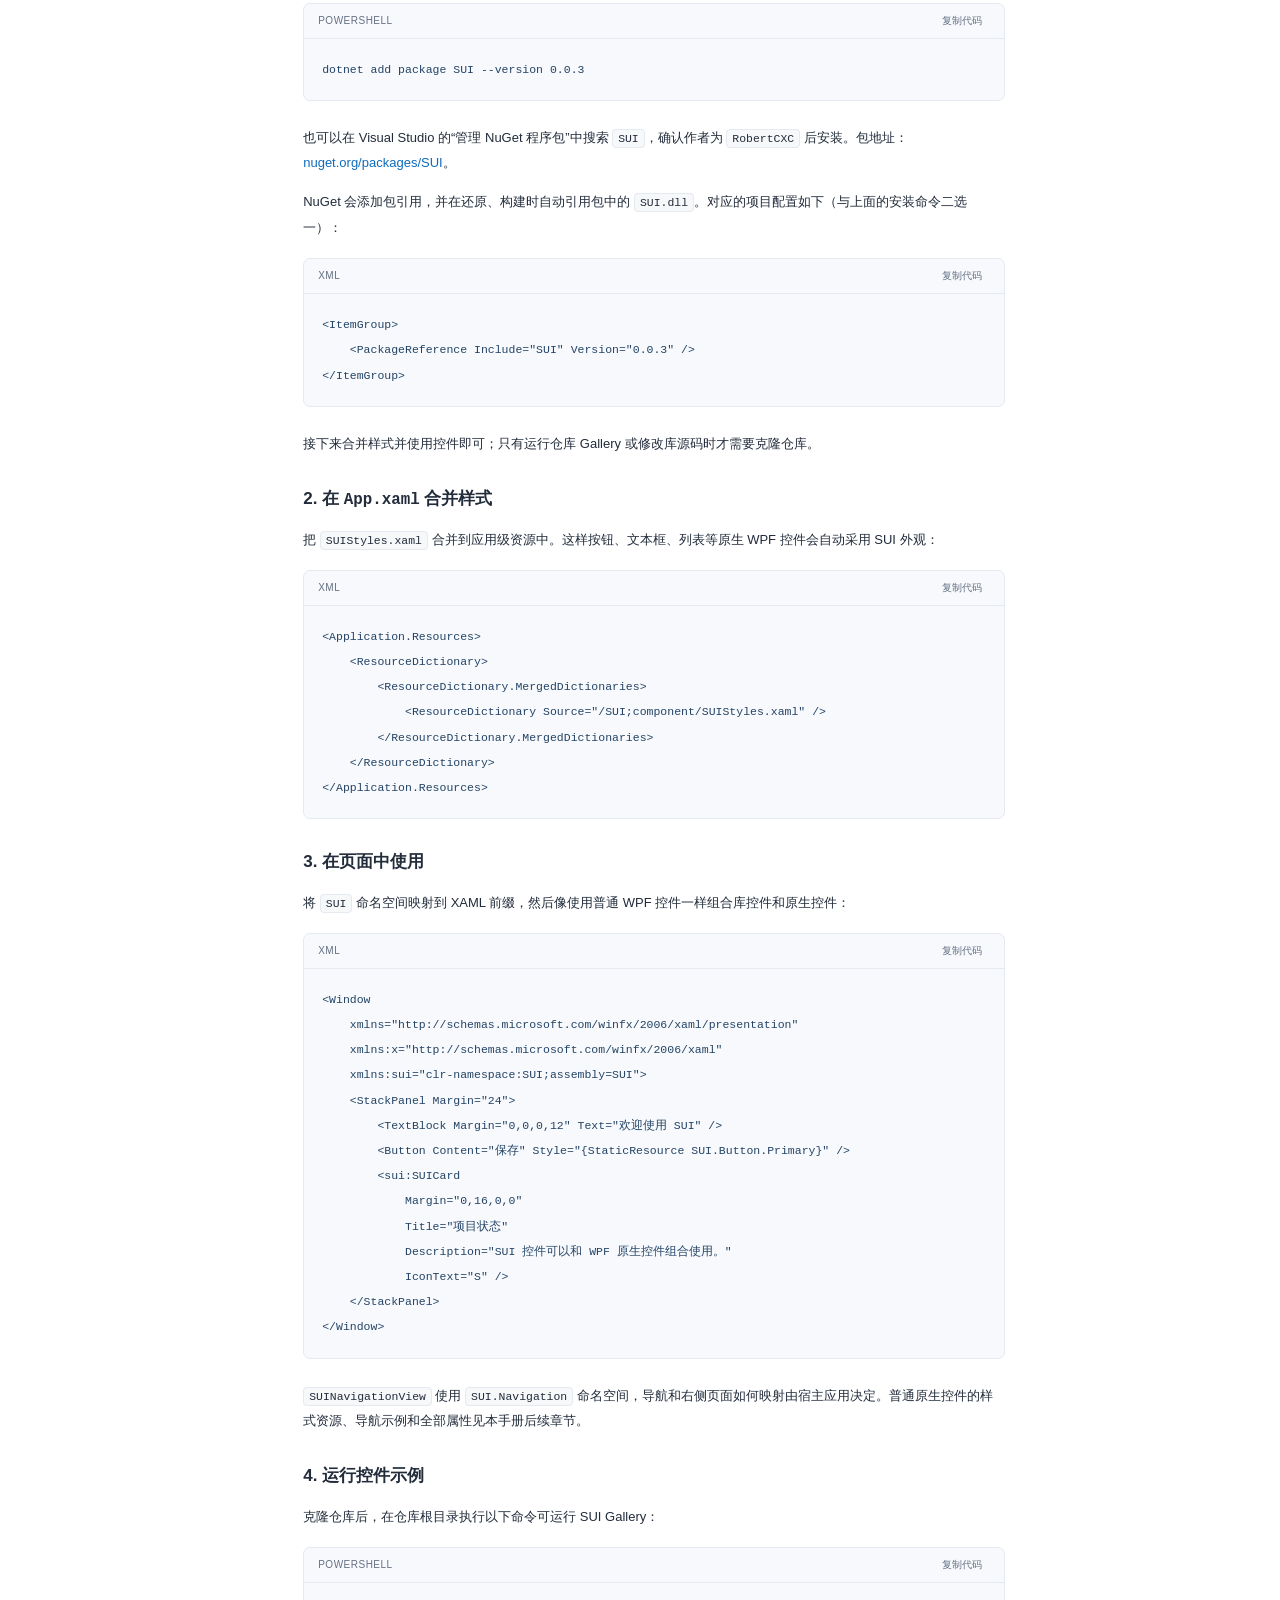
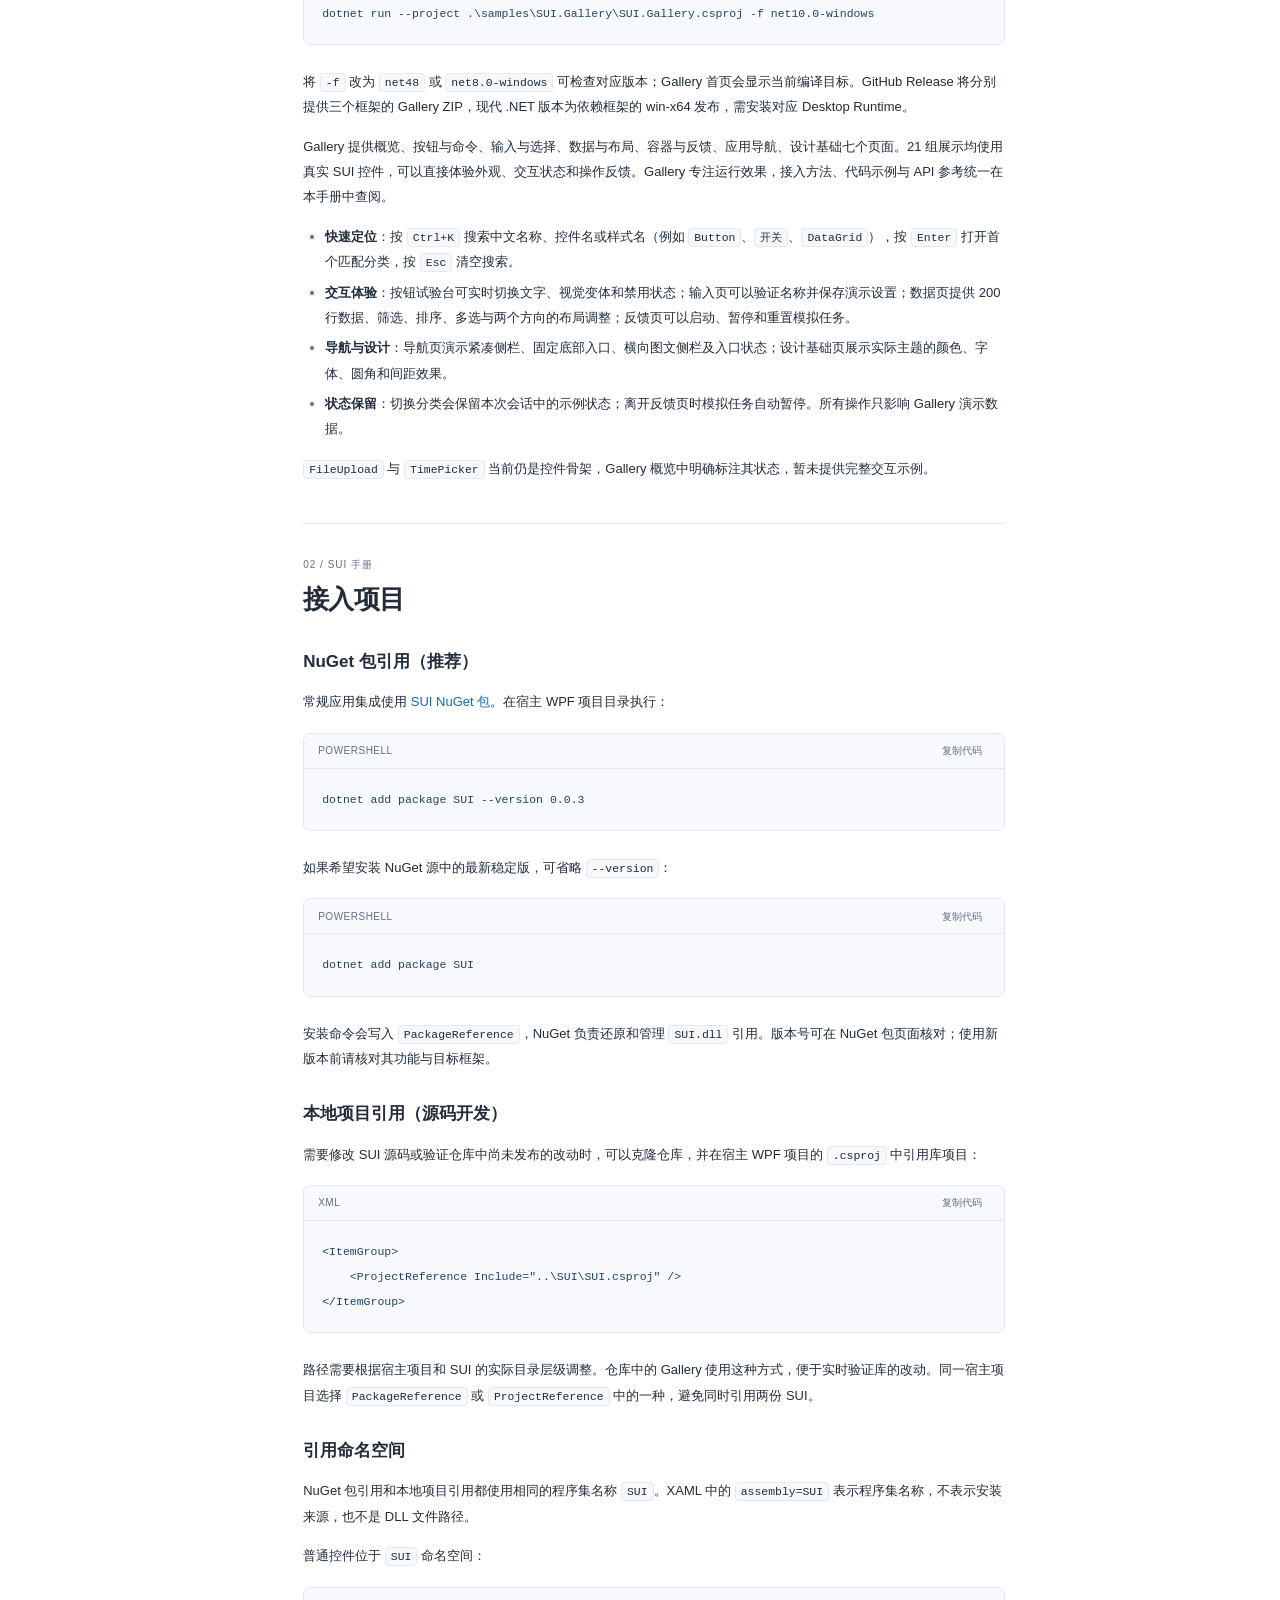
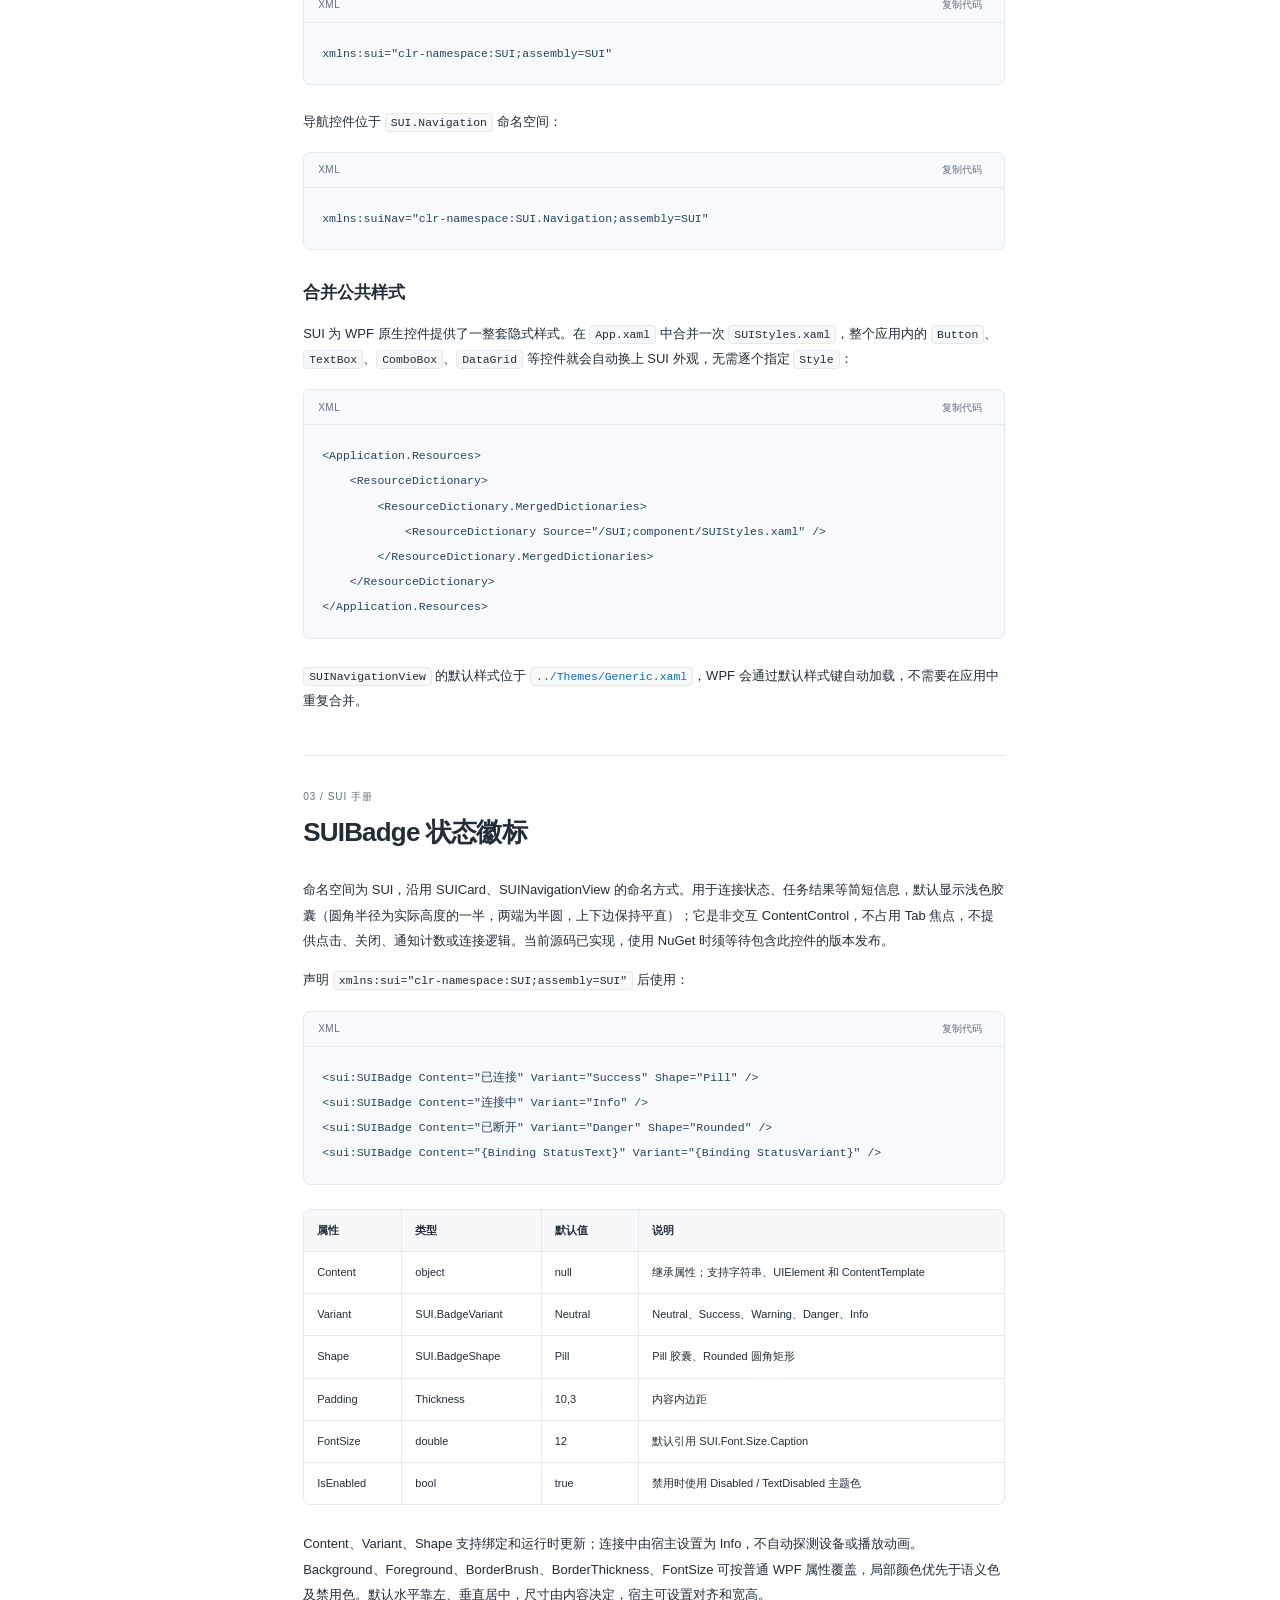
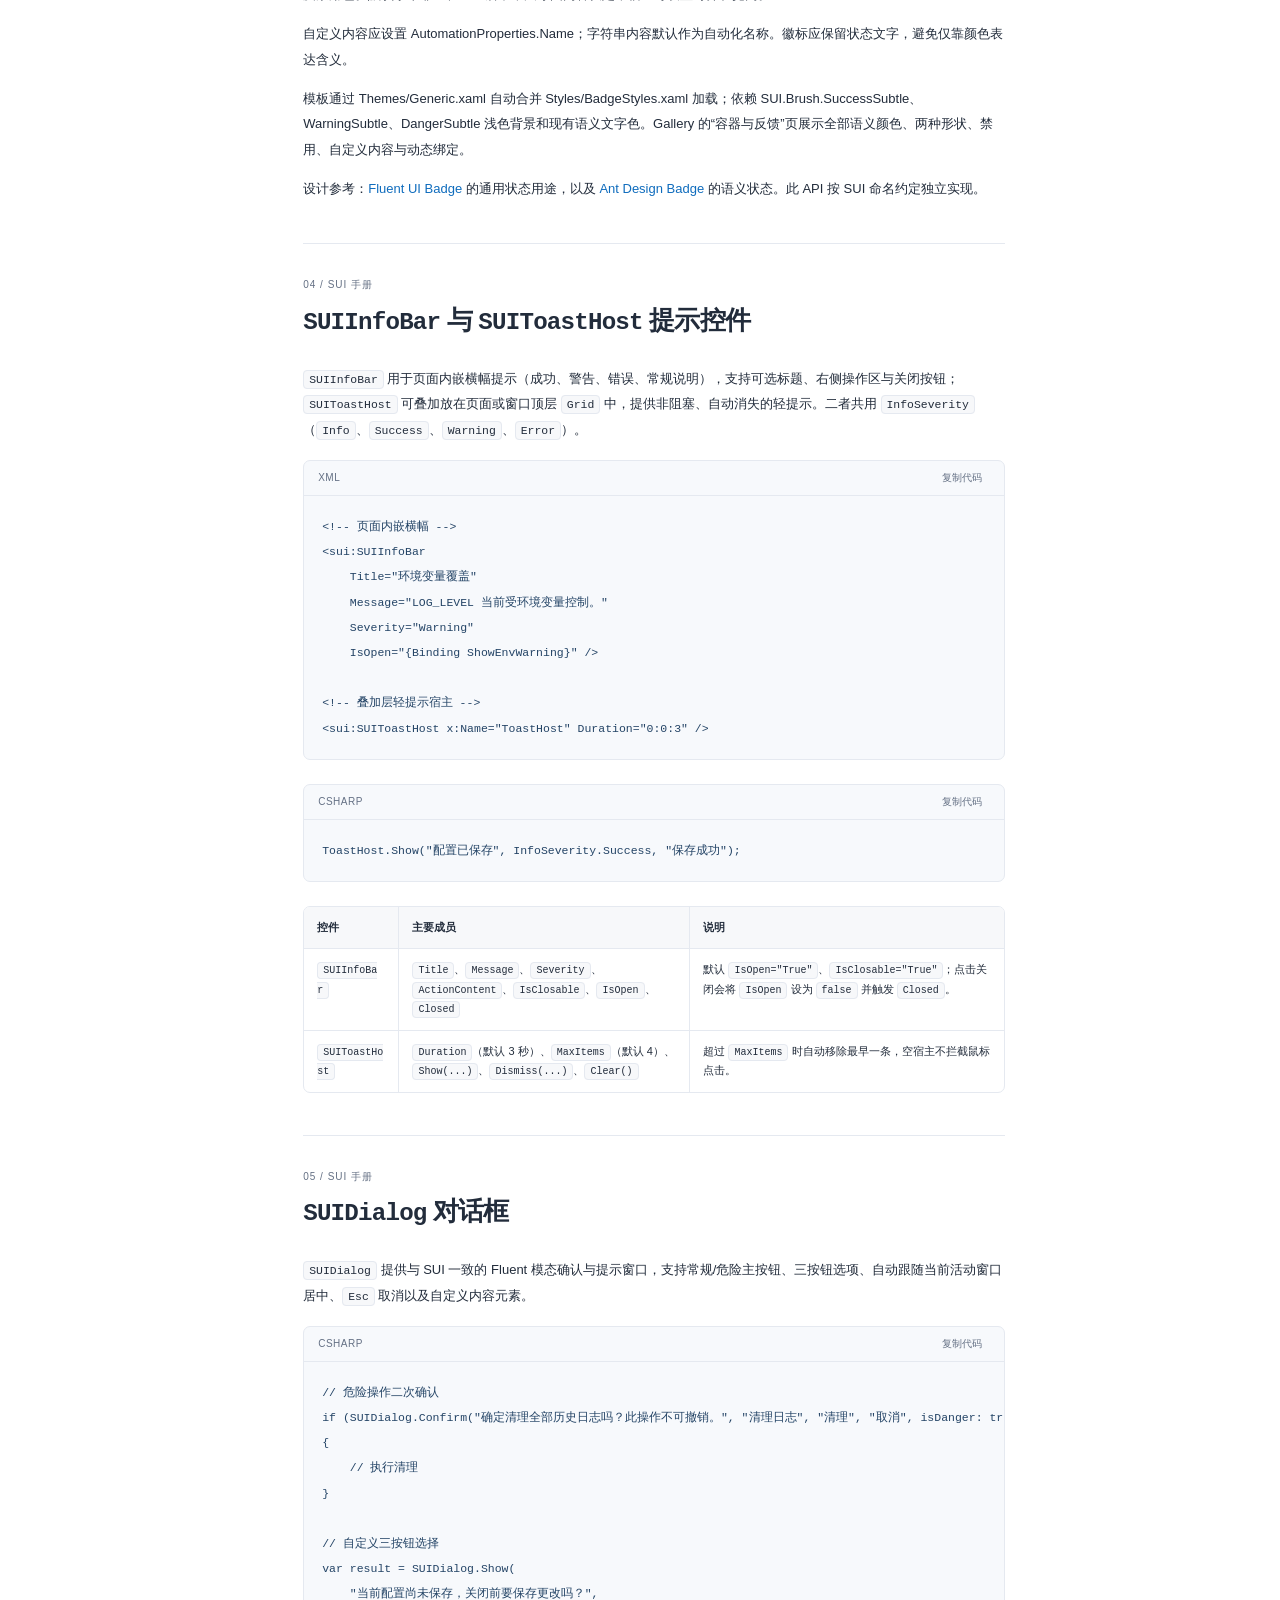
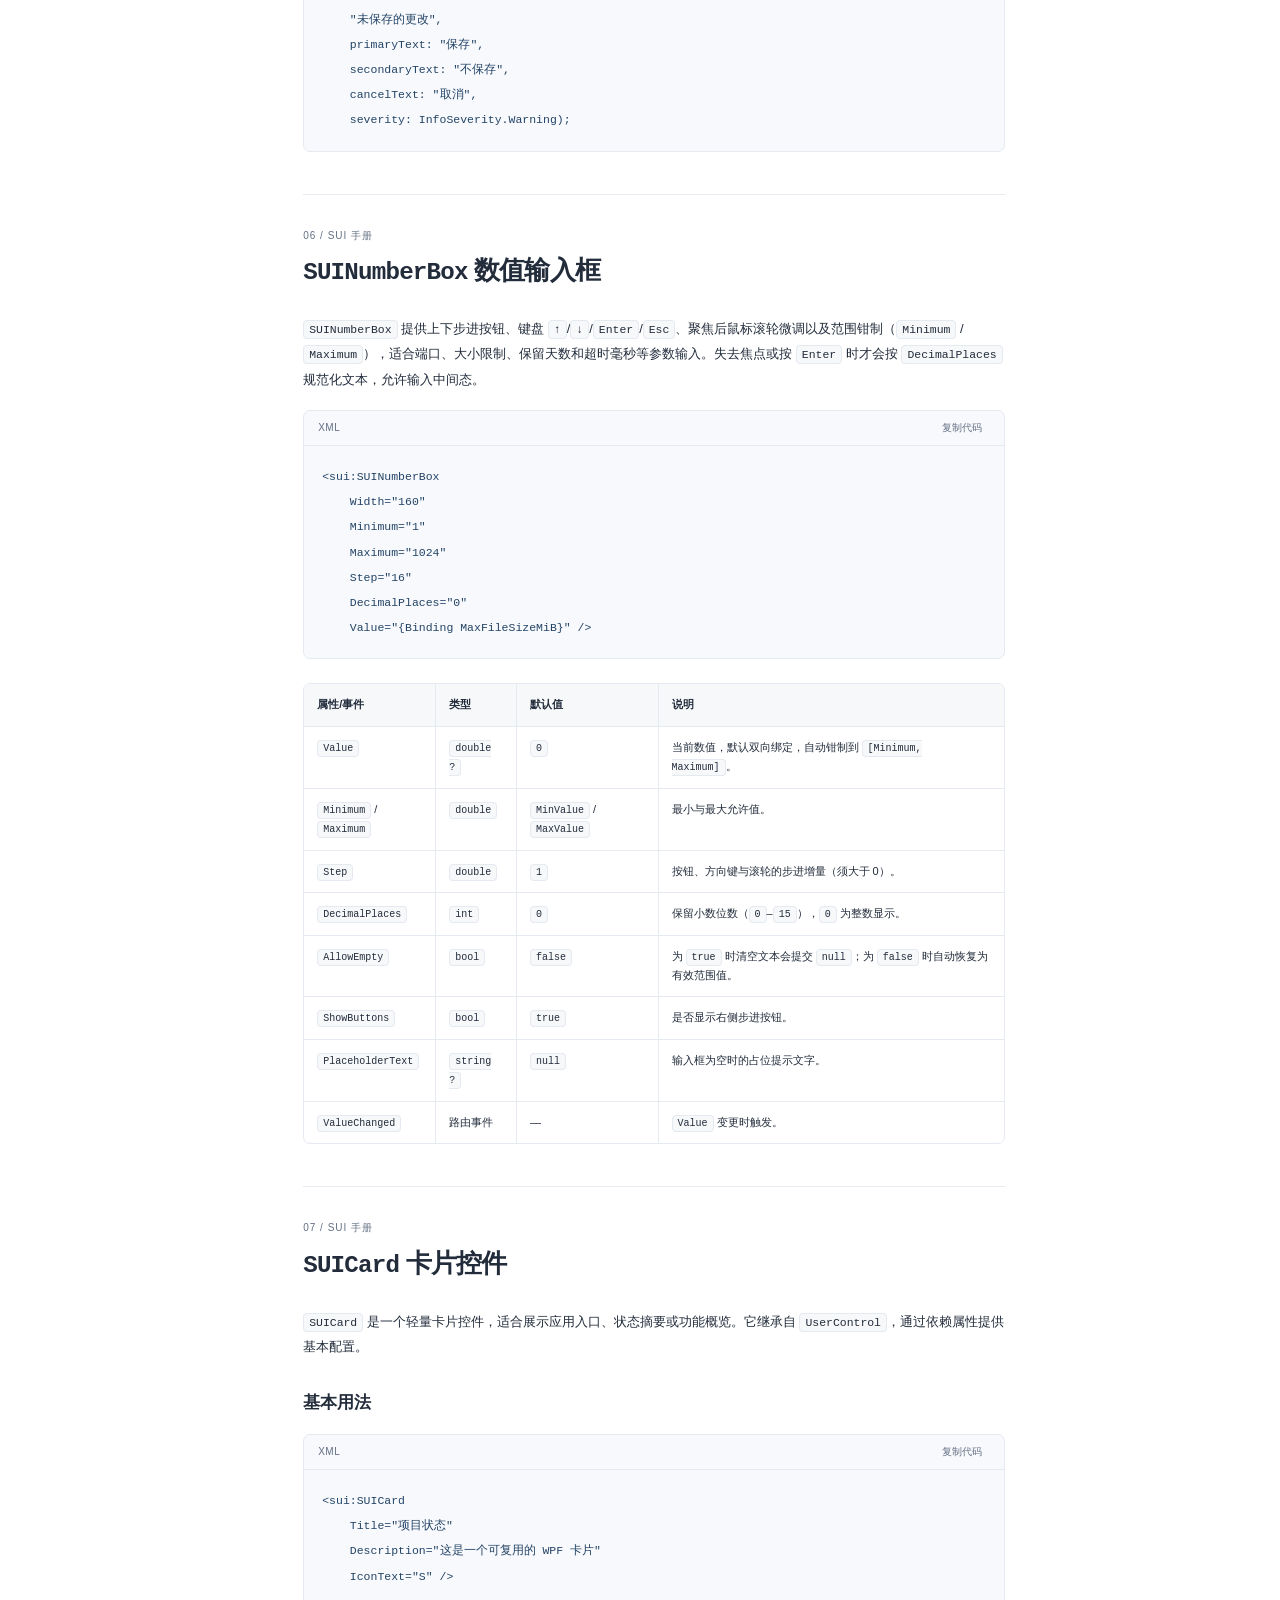
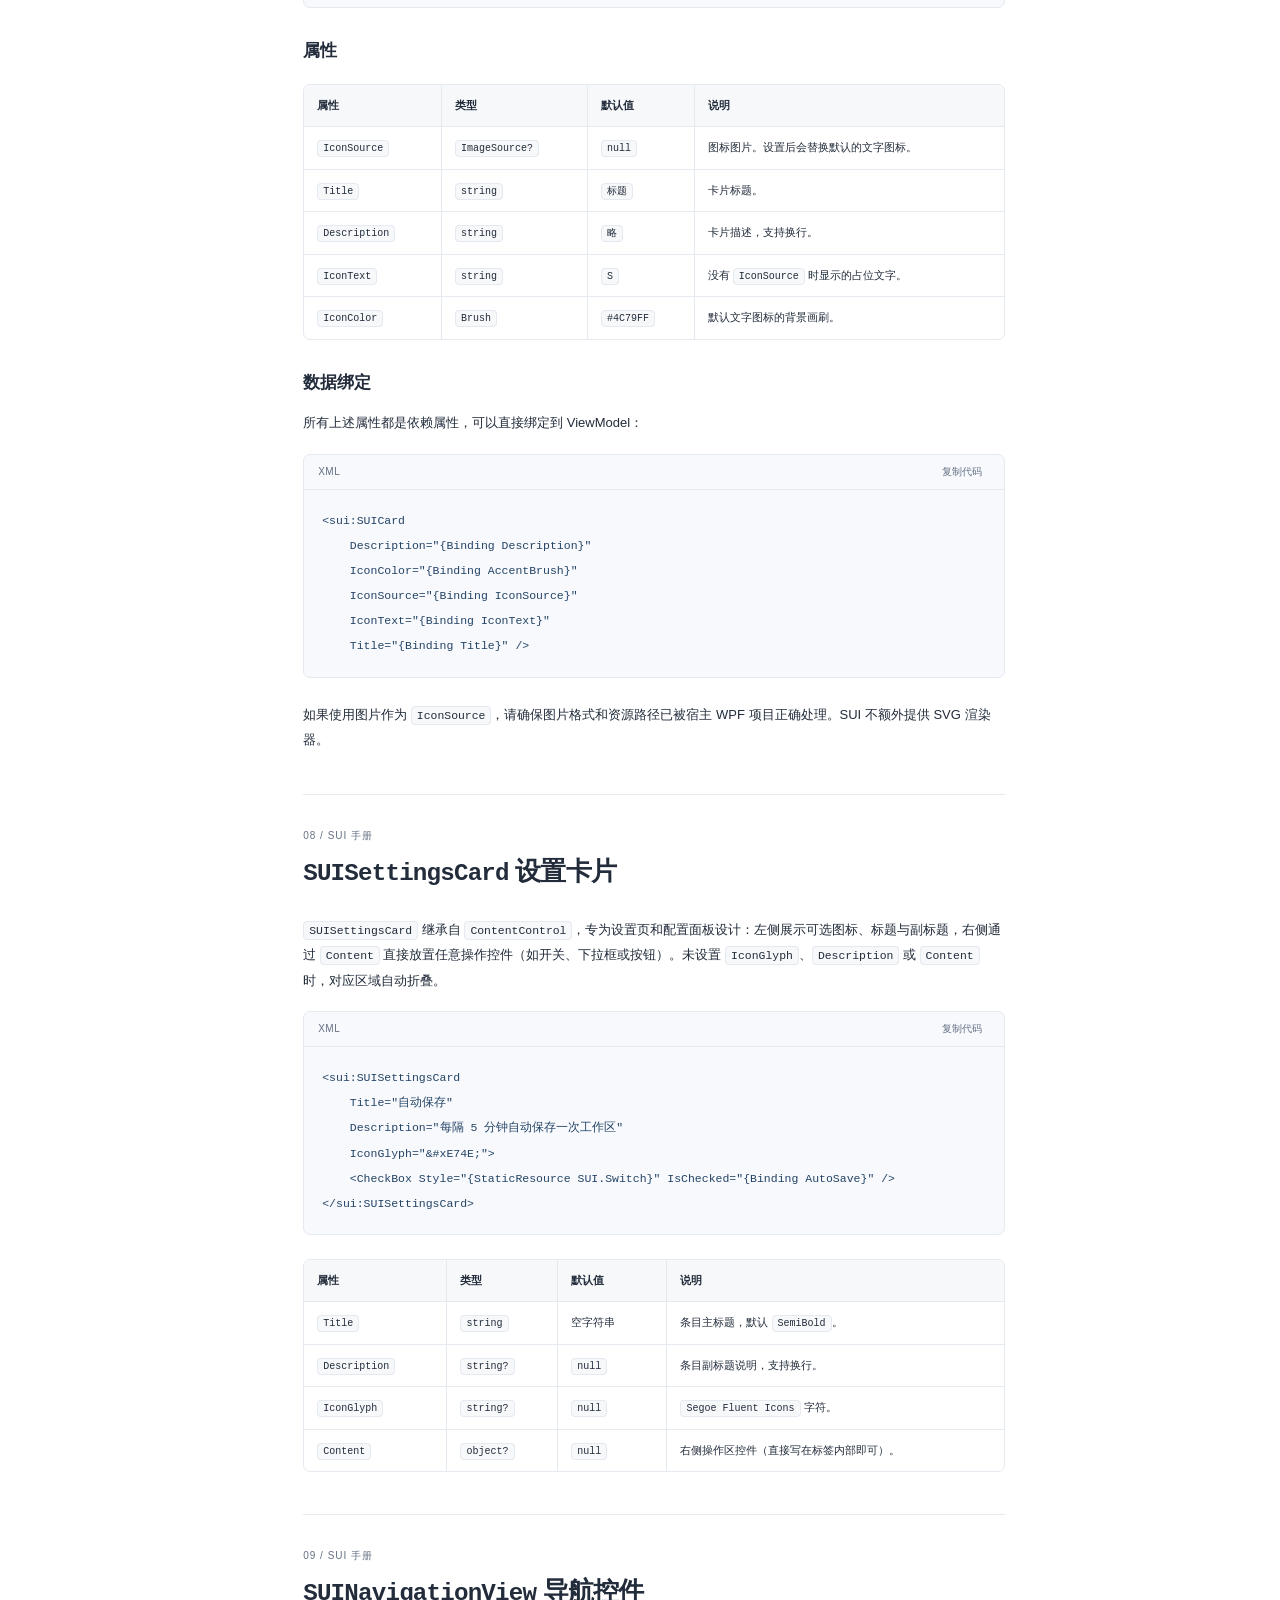
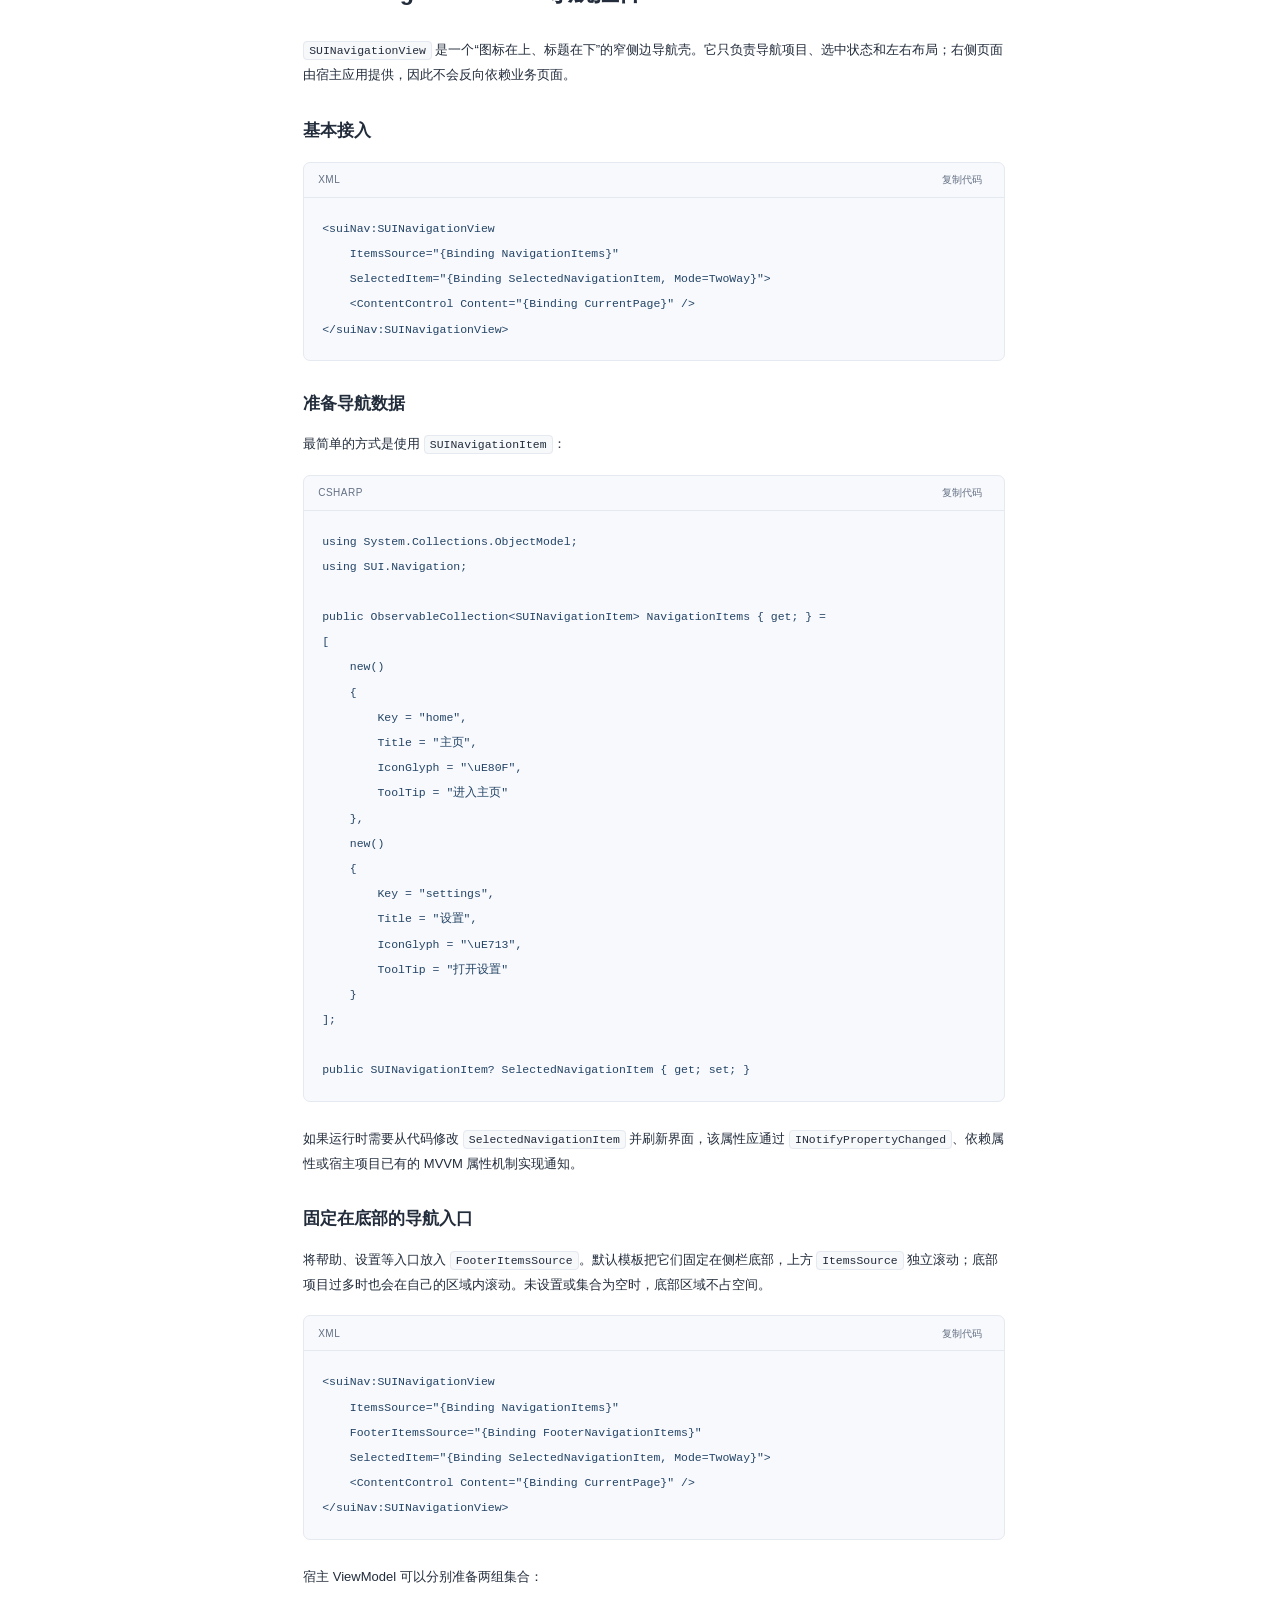
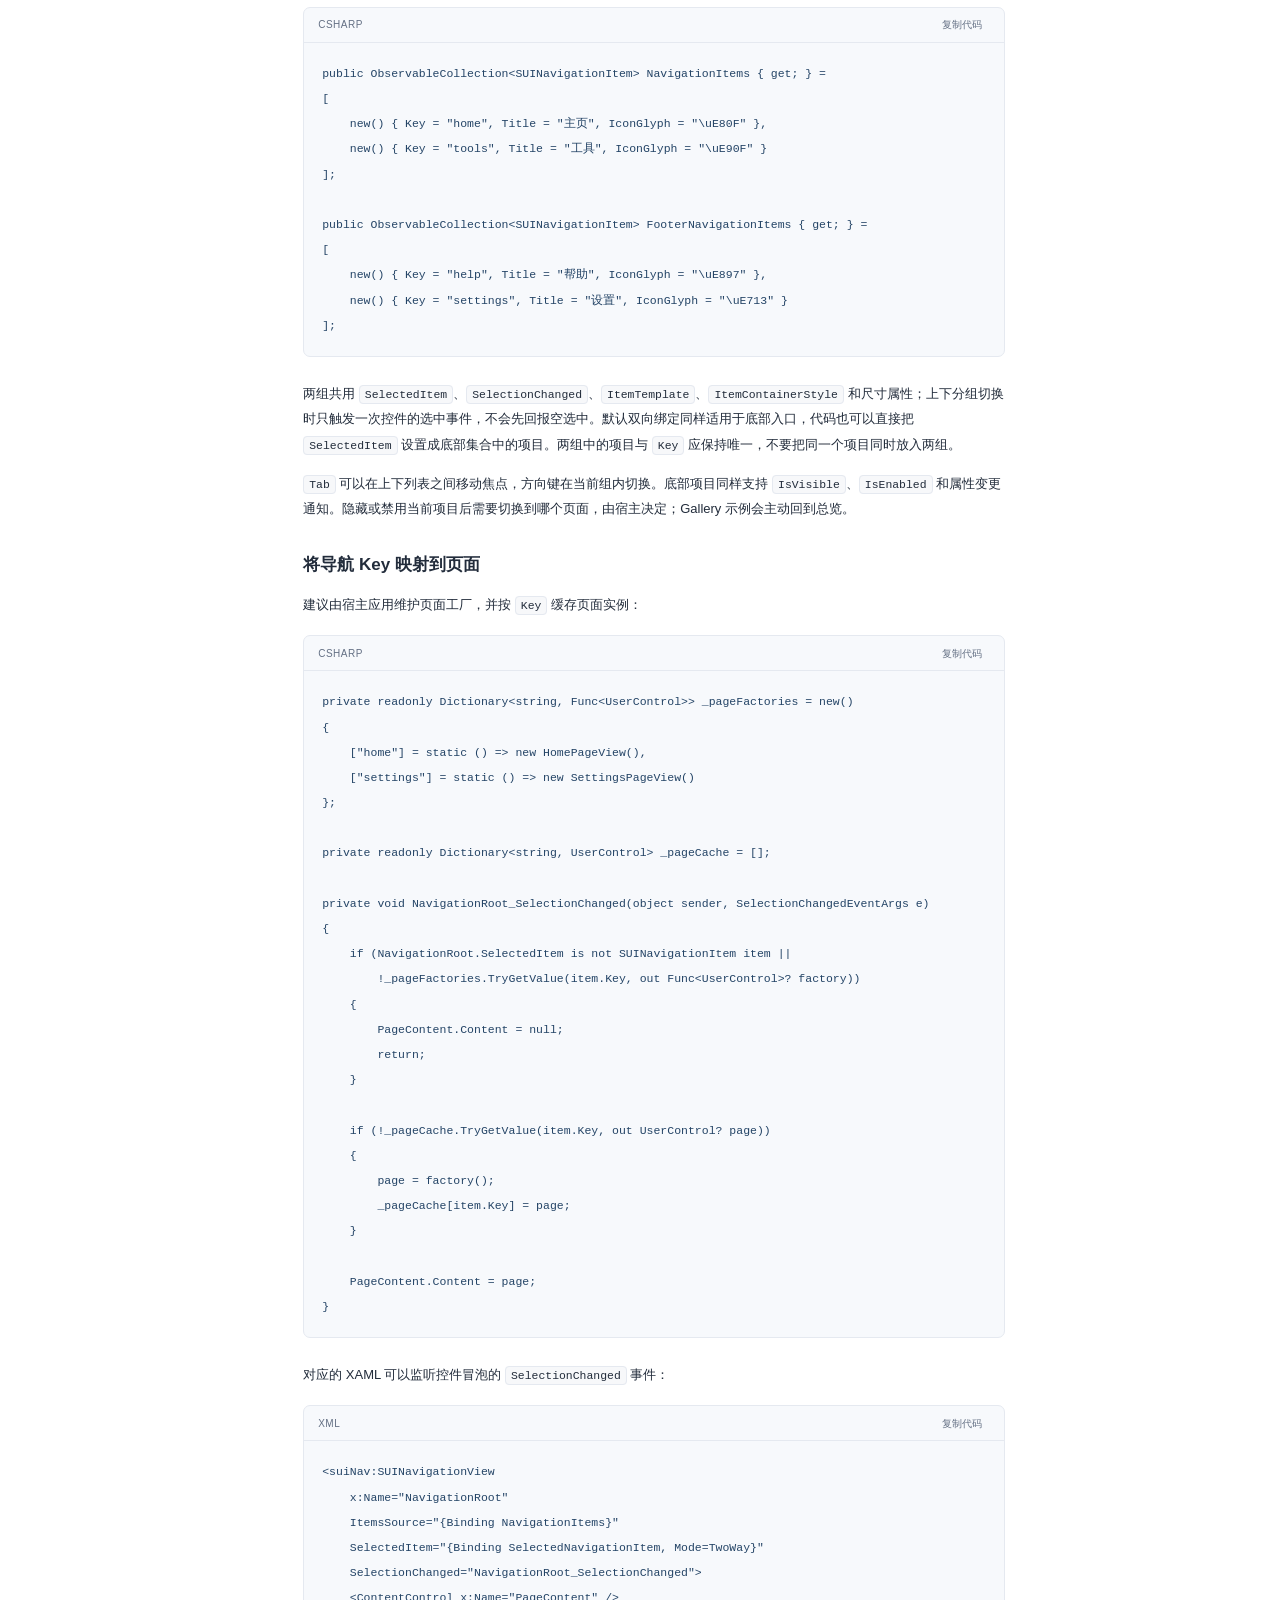
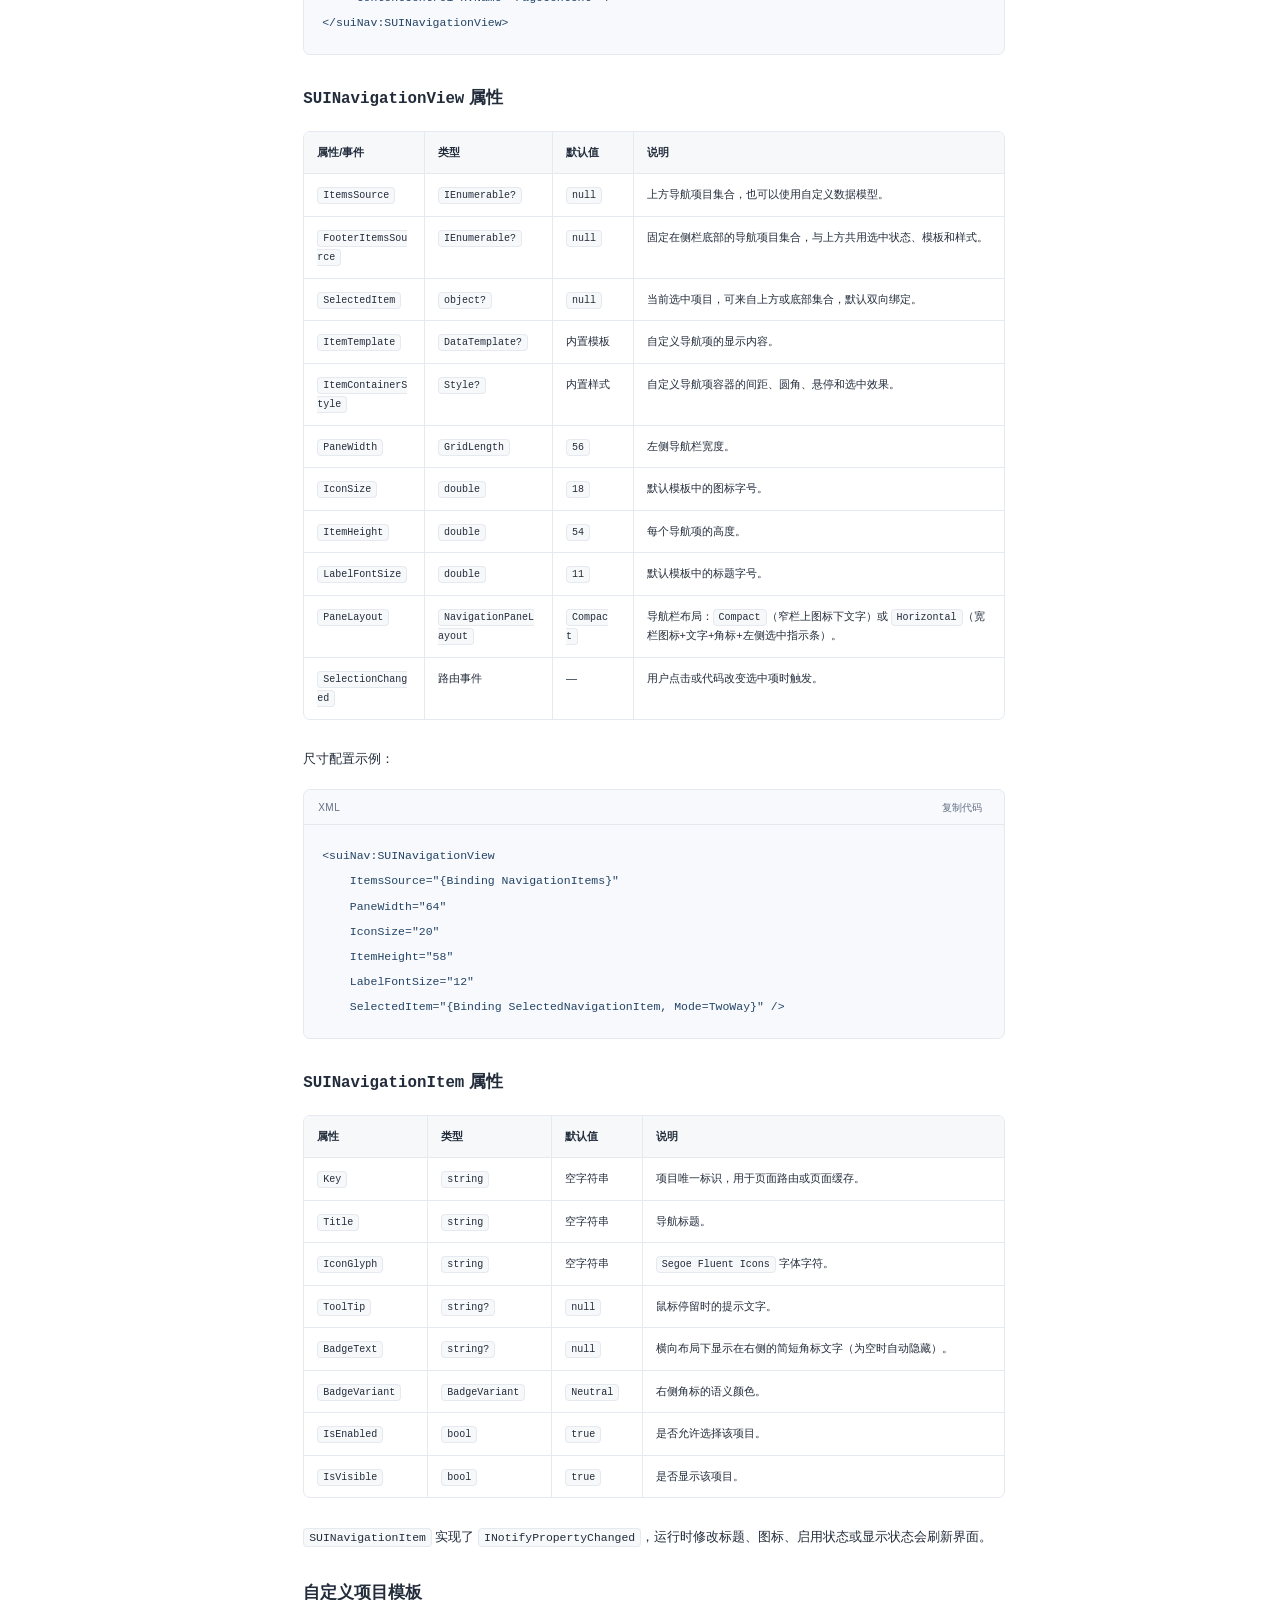
==== commit ea5fa397: "新增 SUI 风格模态确认对话框 SUIDialog 变更目的：替代系统原生 MessageBox，使二次确认与危险操作提示与 SUI 主界面保持一致的 Fluent 外观。  主要内容： - Con" ====
--- a/docs/index.html
+++ b/docs/index.html
@@ -26,7 +26,7 @@
   <div class="mobile-bar"><button type="button" class="menu-toggle" aria-expanded="false" aria-controls="sidebar" hidden>☰ 章节目录</button><a href="#概览">返回概览 ↑</a></div>
   <aside id="sidebar" class="sidebar" aria-label="手册章节">
     <div class="sidebar-heading">DOCUMENTATION <span>WPF</span></div>
-    <nav><a class="nav-link overview-link" href="#概览">概览<span>开始阅读</span></a><p class="nav-group">开始使用</p><a class="nav-link" href="#快速开始">快速开始</a><a class="nav-link" href="#接入项目">接入项目</a><p class="nav-group">控件与样式</p><a class="nav-link" href="#suibadge-状态徽标">SUIBadge 状态徽标</a><a class="nav-link" href="#suiinfobar-与-suitoasthost-提示控件">SUIInfoBar 与 SUIToastHost 提示控件</a><a class="nav-link" href="#suinumberbox-数值输入框">SUINumberBox 数值输入框</a><a class="nav-link" href="#suicard-卡片控件">SUICard 卡片控件</a><a class="nav-link" href="#suisettingscard-设置卡片">SUISettingsCard 设置卡片</a><a class="nav-link" href="#suinavigationview-导航控件">SUINavigationView 导航控件</a><a class="nav-link" href="#样式资源">样式资源</a><a class="nav-link" href="#主题令牌">主题令牌</a><a class="nav-link" href="#原生控件样式">原生控件样式</a><a class="nav-link" href="#treestyles-树样式">TreeStyles 树样式</a><p class="nav-group">参考与支持</p><a class="nav-link" href="#转换器">转换器</a><a class="nav-link" href="#fileupload-与-timepicker">FileUpload 与 TimePicker</a><a class="nav-link" href="#构建与排查">构建与排查</a><a class="nav-link" href="#许可证">许可证</a></nav>
+    <nav><a class="nav-link overview-link" href="#概览">概览<span>开始阅读</span></a><p class="nav-group">开始使用</p><a class="nav-link" href="#快速开始">快速开始</a><a class="nav-link" href="#接入项目">接入项目</a><p class="nav-group">控件与样式</p><a class="nav-link" href="#suibadge-状态徽标">SUIBadge 状态徽标</a><a class="nav-link" href="#suiinfobar-与-suitoasthost-提示控件">SUIInfoBar 与 SUIToastHost 提示控件</a><a class="nav-link" href="#suidialog-对话框">SUIDialog 对话框</a><a class="nav-link" href="#suinumberbox-数值输入框">SUINumberBox 数值输入框</a><a class="nav-link" href="#suicard-卡片控件">SUICard 卡片控件</a><a class="nav-link" href="#suisettingscard-设置卡片">SUISettingsCard 设置卡片</a><a class="nav-link" href="#suinavigationview-导航控件">SUINavigationView 导航控件</a><a class="nav-link" href="#样式资源">样式资源</a><a class="nav-link" href="#主题令牌">主题令牌</a><a class="nav-link" href="#原生控件样式">原生控件样式</a><a class="nav-link" href="#treestyles-树样式">TreeStyles 树样式</a><p class="nav-group">参考与支持</p><a class="nav-link" href="#转换器">转换器</a><a class="nav-link" href="#fileupload-与-timepicker">FileUpload 与 TimePicker</a><a class="nav-link" href="#构建与排查">构建与排查</a><a class="nav-link" href="#许可证">许可证</a></nav>
     <div class="sidebar-footer"><span class="status-dot"></span>与仓库实现同步<span class="sidebar-tag">.NET 10</span></div>
   </aside>
   <main id="正文" tabindex="-1">
@@ -249,7 +249,25 @@
 </tbody>
 </table></div>
 </section>
-<section class="doc-section" aria-labelledby="suinumberbox-数值输入框"><div class="section-number">05 / SUI 手册</div><h2 id="suinumberbox-数值输入框"><code>SUINumberBox</code> 数值输入框<a class="heading-link" href="#suinumberbox-数值输入框" aria-label="链接到：SUINumberBox 数值输入框">#</a></h2>
+<section class="doc-section" aria-labelledby="suidialog-对话框"><div class="section-number">05 / SUI 手册</div><h2 id="suidialog-对话框"><code>SUIDialog</code> 对话框<a class="heading-link" href="#suidialog-对话框" aria-label="链接到：SUIDialog 对话框">#</a></h2>
+<p><code>SUIDialog</code> 提供与 SUI 一致的 Fluent 模态确认与提示窗口，支持常规/危险主按钮、三按钮选项、自动跟随当前活动窗口居中、<code>Esc</code> 取消以及自定义内容元素。</p>
+<div class="code-block"><div class="code-toolbar"><span>csharp</span><button type="button" class="copy-button" hidden>复制代码</button></div><pre tabindex="0" aria-label="csharp 代码示例"><code class="language-csharp">// 危险操作二次确认
+if (SUIDialog.Confirm(&quot;确定清理全部历史日志吗？此操作不可撤销。&quot;, &quot;清理日志&quot;, &quot;清理&quot;, &quot;取消&quot;, isDanger: true))
+{
+    // 执行清理
+}
+
+// 自定义三按钮选择
+var result = SUIDialog.Show(
+    &quot;当前配置尚未保存，关闭前要保存更改吗？&quot;,
+    &quot;未保存的更改&quot;,
+    primaryText: &quot;保存&quot;,
+    secondaryText: &quot;不保存&quot;,
+    cancelText: &quot;取消&quot;,
+    severity: InfoSeverity.Warning);
+</code></pre></div>
+</section>
+<section class="doc-section" aria-labelledby="suinumberbox-数值输入框"><div class="section-number">06 / SUI 手册</div><h2 id="suinumberbox-数值输入框"><code>SUINumberBox</code> 数值输入框<a class="heading-link" href="#suinumberbox-数值输入框" aria-label="链接到：SUINumberBox 数值输入框">#</a></h2>
 <p><code>SUINumberBox</code> 提供上下步进按钮、键盘 <code>↑</code>/<code>↓</code>/<code>Enter</code>/<code>Esc</code>、聚焦后鼠标滚轮微调以及范围钳制（<code>Minimum</code> / <code>Maximum</code>），适合端口、大小限制、保留天数和超时毫秒等参数输入。失去焦点或按 <code>Enter</code> 时才会按 <code>DecimalPlaces</code> 规范化文本，允许输入中间态。</p>
 <div class="code-block"><div class="code-toolbar"><span>xml</span><button type="button" class="copy-button" hidden>复制代码</button></div><pre tabindex="0" aria-label="xml 代码示例"><code class="language-xml">&lt;sui:SUINumberBox
     Width=&quot;160&quot;
@@ -320,7 +338,7 @@
 </tbody>
 </table></div>
 </section>
-<section class="doc-section" aria-labelledby="suicard-卡片控件"><div class="section-number">06 / SUI 手册</div><h2 id="suicard-卡片控件"><code>SUICard</code> 卡片控件<a class="heading-link" href="#suicard-卡片控件" aria-label="链接到：SUICard 卡片控件">#</a></h2>
+<section class="doc-section" aria-labelledby="suicard-卡片控件"><div class="section-number">07 / SUI 手册</div><h2 id="suicard-卡片控件"><code>SUICard</code> 卡片控件<a class="heading-link" href="#suicard-卡片控件" aria-label="链接到：SUICard 卡片控件">#</a></h2>
 <p><code>SUICard</code> 是一个轻量卡片控件，适合展示应用入口、状态摘要或功能概览。它继承自 <code>UserControl</code>，通过依赖属性提供基本配置。</p>
 <h3 id="基本用法">基本用法<a class="heading-link" href="#基本用法" aria-label="链接到：基本用法">#</a></h3>
 <div class="code-block"><div class="code-toolbar"><span>xml</span><button type="button" class="copy-button" hidden>复制代码</button></div><pre tabindex="0" aria-label="xml 代码示例"><code class="language-xml">&lt;sui:SUICard
@@ -382,7 +400,7 @@
 </code></pre></div>
 <p>如果使用图片作为 <code>IconSource</code>，请确保图片格式和资源路径已被宿主 WPF 项目正确处理。SUI 不额外提供 SVG 渲染器。</p>
 </section>
-<section class="doc-section" aria-labelledby="suisettingscard-设置卡片"><div class="section-number">07 / SUI 手册</div><h2 id="suisettingscard-设置卡片"><code>SUISettingsCard</code> 设置卡片<a class="heading-link" href="#suisettingscard-设置卡片" aria-label="链接到：SUISettingsCard 设置卡片">#</a></h2>
+<section class="doc-section" aria-labelledby="suisettingscard-设置卡片"><div class="section-number">08 / SUI 手册</div><h2 id="suisettingscard-设置卡片"><code>SUISettingsCard</code> 设置卡片<a class="heading-link" href="#suisettingscard-设置卡片" aria-label="链接到：SUISettingsCard 设置卡片">#</a></h2>
 <p><code>SUISettingsCard</code> 继承自 <code>ContentControl</code>，专为设置页和配置面板设计：左侧展示可选图标、标题与副标题，右侧通过 <code>Content</code> 直接放置任意操作控件（如开关、下拉框或按钮）。未设置 <code>IconGlyph</code>、<code>Description</code> 或 <code>Content</code> 时，对应区域自动折叠。</p>
 <div class="code-block"><div class="code-toolbar"><span>xml</span><button type="button" class="copy-button" hidden>复制代码</button></div><pre tabindex="0" aria-label="xml 代码示例"><code class="language-xml">&lt;sui:SUISettingsCard
     Title=&quot;自动保存&quot;
@@ -428,7 +446,7 @@
 </tbody>
 </table></div>
 </section>
-<section class="doc-section" aria-labelledby="suinavigationview-导航控件"><div class="section-number">08 / SUI 手册</div><h2 id="suinavigationview-导航控件"><code>SUINavigationView</code> 导航控件<a class="heading-link" href="#suinavigationview-导航控件" aria-label="链接到：SUINavigationView 导航控件">#</a></h2>
+<section class="doc-section" aria-labelledby="suinavigationview-导航控件"><div class="section-number">09 / SUI 手册</div><h2 id="suinavigationview-导航控件"><code>SUINavigationView</code> 导航控件<a class="heading-link" href="#suinavigationview-导航控件" aria-label="链接到：SUINavigationView 导航控件">#</a></h2>
 <p><code>SUINavigationView</code> 是一个“图标在上、标题在下”的窄侧边导航壳。它只负责导航项目、选中状态和左右布局；右侧页面由宿主应用提供，因此不会反向依赖业务页面。</p>
 <h3 id="基本接入">基本接入<a class="heading-link" href="#基本接入" aria-label="链接到：基本接入">#</a></h3>
 <div class="code-block"><div class="code-toolbar"><span>xml</span><button type="button" class="copy-button" hidden>复制代码</button></div><pre tabindex="0" aria-label="xml 代码示例"><code class="language-xml">&lt;suiNav:SUINavigationView
@@ -700,7 +718,7 @@
 <li>如果不需要前进/后退历史，建议使用 <code>ContentControl</code>，不必使用 <code>Frame</code>。</li>
 </ol>
 </section>
-<section class="doc-section" aria-labelledby="样式资源"><div class="section-number">09 / SUI 手册</div><h2 id="样式资源">样式资源<a class="heading-link" href="#样式资源" aria-label="链接到：样式资源">#</a></h2>
+<section class="doc-section" aria-labelledby="样式资源"><div class="section-number">10 / SUI 手册</div><h2 id="样式资源">样式资源<a class="heading-link" href="#样式资源" aria-label="链接到：样式资源">#</a></h2>
 <h3 id="总入口">总入口<a class="heading-link" href="#总入口" aria-label="链接到：总入口">#</a></h3>
 <p><a href="https://github.com/RobertCXC/SUI/blob/main/SUIStyles.xaml"><code>SUIStyles.xaml</code></a> 按顺序合并 <code>Themes/Colors.xaml</code>（颜色与画刷）、<code>Themes/Metrics.xaml</code>（字体与尺寸，紧随 Colors）和 <code>Styles/</code> 下的原生控件样式文件。合并后分两类使用：</p>
 <ul>
@@ -715,7 +733,7 @@
 <h3 id="默认主题">默认主题<a class="heading-link" href="#默认主题" aria-label="链接到：默认主题">#</a></h3>
 <p>导航控件默认主题和颜色资源位于 <a href="https://github.com/RobertCXC/SUI/blob/main/Themes/Generic.xaml"><code>Themes/Generic.xaml</code></a>。局部属性、<code>ItemTemplate</code> 和 <code>ItemContainerStyle</code> 的设置优先于默认样式，不需要直接修改库内主题文件。</p>
 </section>
-<section class="doc-section" aria-labelledby="主题令牌"><div class="section-number">10 / SUI 手册</div><h2 id="主题令牌">主题令牌<a class="heading-link" href="#主题令牌" aria-label="链接到：主题令牌">#</a></h2>
+<section class="doc-section" aria-labelledby="主题令牌"><div class="section-number">11 / SUI 手册</div><h2 id="主题令牌">主题令牌<a class="heading-link" href="#主题令牌" aria-label="链接到：主题令牌">#</a></h2>
 <h3 id="主题资源文件分工">主题资源文件分工<a class="heading-link" href="#主题资源文件分工" aria-label="链接到：主题资源文件分工">#</a></h3>
 <p><code>Themes/Colors.xaml</code> 仅保存颜色和画刷，<code>Themes/Metrics.xaml</code> 保存字体、字号、高度、边框厚度、圆角与间距。资源键名保持不变；自行加载单个样式字典时，库内已同时合并两个基础字典。宿主手动组合基础资源时，先加载 Colors、再加载 Metrics、最后加载控件样式。直接只加载 Colors 不再提供尺寸资源。</p>
 <p>下拉列表项内边距资源 <code>SUI.Space.ComboBoxItemPadding</code> 默认是 <code>6,0</code>（左、右各 6，上、下为 0），与输入框内边距分开管理。下拉项最小高度资源 <code>SUI.Control.ComboBoxItemMinHeight</code> 默认为 28，独立于输入框的默认高度 32；文字垂直居中，内容较高时仍可撑开。</p>
@@ -791,7 +809,7 @@
 </code></pre></div>
 <p>要统一调整库的配色，可以修改 <code>Colors.xaml</code> 中的画刷值（保持键名不变）并重新构建。当前样式使用 <code>StaticResource</code>，不要将此理解为已提供运行时明暗主题切换 API。网页说明书的明暗切换仅作用于文档页面。</p>
 </section>
-<section class="doc-section" aria-labelledby="原生控件样式"><div class="section-number">11 / SUI 手册</div><h2 id="原生控件样式">原生控件样式<a class="heading-link" href="#原生控件样式" aria-label="链接到：原生控件样式">#</a></h2>
+<section class="doc-section" aria-labelledby="原生控件样式"><div class="section-number">12 / SUI 手册</div><h2 id="原生控件样式">原生控件样式<a class="heading-link" href="#原生控件样式" aria-label="链接到：原生控件样式">#</a></h2>
 <p>以下原生控件样式由 <code>SUIStyles.xaml</code> 统一加载。其中 <code>Switch</code> 和 <code>GridSplitter</code> 需要显式指定样式，其余按下文说明使用隐式样式。交互控件按适用场景提供悬停、按下、键盘焦点和禁用反馈，具体状态以对应控件实现为准。</p>
 <h3 id="button-与-togglebutton">Button 与 ToggleButton<a class="heading-link" href="#button-与-togglebutton" aria-label="链接到：Button 与 ToggleButton">#</a></h3>
 <p>默认按钮：<code>Surface</code> 底、1px 边框、圆角 4、最小高度 32，内边距 <code>12,0</code>。<code>ToggleButton</code> 选中时显示 <code>Selected</code> 底和强调色边框。</p>
@@ -965,7 +983,7 @@
 </code></pre></div>
 <p>两种样式都预设 <code>ShowsPreview=&quot;True&quot;</code>。拖动时显示强调色细线与中央短握柄作为位置预览，松开鼠标后再调整布局；横向与竖向样式分别提供对应的预览样式。</p>
 </section>
-<section class="doc-section" aria-labelledby="treestyles-树样式"><div class="section-number">12 / SUI 手册</div><h2 id="treestyles-树样式"><code>TreeStyles</code> 树样式<a class="heading-link" href="#treestyles-树样式" aria-label="链接到：TreeStyles 树样式">#</a></h2>
+<section class="doc-section" aria-labelledby="treestyles-树样式"><div class="section-number">13 / SUI 手册</div><h2 id="treestyles-树样式"><code>TreeStyles</code> 树样式<a class="heading-link" href="#treestyles-树样式" aria-label="链接到：TreeStyles 树样式">#</a></h2>
 <p><code>TreeStyles</code> 为 WPF 原生 <code>TreeViewItem</code> 提供展开箭头、文件夹和叶子节点图标、层级引导线、悬停、选中、键盘焦点和禁用状态。合并 <code>SUIStyles.xaml</code> 后，普通 <code>TreeView</code> 的条目会自动使用该样式；需要显式指定时仍可使用 <code>SUITreeViewItemStyle</code>。</p>
 <p>节点模型和显示模板由宿主应用决定。SUI 不定义 <code>ItemsSource</code> 的数据字段，也不提供固定的节点 <code>DataTemplate</code>。</p>
 <h3 id="基本用法-1">基本用法<a class="heading-link" href="#基本用法-1" aria-label="链接到：基本用法">#</a></h3>
@@ -1025,7 +1043,7 @@
 </table></div>
 <p>悬停、选中、焦点、禁用状态和图标颜色由 <code>Colors.xaml</code> 统一提供，不需要在 <code>TreeView</code> 上配置颜色附加属性。</p>
 </section>
-<section class="doc-section" aria-labelledby="转换器"><div class="section-number">13 / SUI 手册</div><h2 id="转换器">转换器<a class="heading-link" href="#转换器" aria-label="链接到：转换器">#</a></h2>
+<section class="doc-section" aria-labelledby="转换器"><div class="section-number">14 / SUI 手册</div><h2 id="转换器">转换器<a class="heading-link" href="#转换器" aria-label="链接到：转换器">#</a></h2>
 <p>命名空间：</p>
 <div class="code-block"><div class="code-toolbar"><span>csharp</span><button type="button" class="copy-button" hidden>复制代码</button></div><pre tabindex="0" aria-label="csharp 代码示例"><code class="language-csharp">using SUI.Converters;
 </code></pre></div>
@@ -1056,7 +1074,7 @@
 </tbody>
 </table></div>
 </section>
-<section class="doc-section" aria-labelledby="fileupload-与-timepicker"><div class="section-number">14 / SUI 手册</div><h2 id="fileupload-与-timepicker"><code>FileUpload</code> 与 <code>TimePicker</code><a class="heading-link" href="#fileupload-与-timepicker" aria-label="链接到：FileUpload 与 TimePicker">#</a></h2>
+<section class="doc-section" aria-labelledby="fileupload-与-timepicker"><div class="section-number">15 / SUI 手册</div><h2 id="fileupload-与-timepicker"><code>FileUpload</code> 与 <code>TimePicker</code><a class="heading-link" href="#fileupload-与-timepicker" aria-label="链接到：FileUpload 与 TimePicker">#</a></h2>
 <p>这两个控件已经具备 WPF <code>UserControl</code> 的基础结构，可以直接放入 XAML：</p>
 <div class="code-block"><div class="code-toolbar"><span>xml</span><button type="button" class="copy-button" hidden>复制代码</button></div><pre tabindex="0" aria-label="xml 代码示例"><code class="language-xml">&lt;sui:FileUpload /&gt;
 &lt;sui:TimePicker /&gt;
@@ -1068,7 +1086,7 @@
 </ul>
 <p>实际项目接入前，请根据自己的交互需求补充或扩展对应的依赖属性、命令和事件。</p>
 </section>
-<section class="doc-section" aria-labelledby="构建与排查"><div class="section-number">15 / SUI 手册</div><h2 id="构建与排查">构建与排查<a class="heading-link" href="#构建与排查" aria-label="链接到：构建与排查">#</a></h2>
+<section class="doc-section" aria-labelledby="构建与排查"><div class="section-number">16 / SUI 手册</div><h2 id="构建与排查">构建与排查<a class="heading-link" href="#构建与排查" aria-label="链接到：构建与排查">#</a></h2>
 <h3 id="构建命令">构建命令<a class="heading-link" href="#构建命令" aria-label="链接到：构建命令">#</a></h3>
 <p>在仓库根目录执行：</p>
 <div class="code-block"><div class="code-toolbar"><span>powershell</span><button type="button" class="copy-button" hidden>复制代码</button></div><pre tabindex="0" aria-label="powershell 代码示例"><code class="language-powershell">dotnet build SUI.slnx
@@ -1084,7 +1102,7 @@
 <p><strong>样式资源找不到</strong></p>
 <p>确认已经合并 <code>/SUI;component/SUIStyles.xaml</code>，并且资源键拼写与 <code>Styles/</code> 文件中的定义一致。</p>
 </section>
-<section class="doc-section" aria-labelledby="许可证"><div class="section-number">16 / SUI 手册</div><h2 id="许可证">许可证<a class="heading-link" href="#许可证" aria-label="链接到：许可证">#</a></h2>
+<section class="doc-section" aria-labelledby="许可证"><div class="section-number">17 / SUI 手册</div><h2 id="许可证">许可证<a class="heading-link" href="#许可证" aria-label="链接到：许可证">#</a></h2>
 <p>完整授权条款见 <a href="https://github.com/RobertCXC/SUI/blob/main/LICENSE"><code>../LICENSE</code></a>。SUI 使用自定义的 <strong>SUI UI License 1.0</strong>，商业收入门槛和一次性授权费规则以许可证正文为准。</p>
 </section></article>
     <footer class="page-footer"><a class="footer-brand" href="#概览">SUI <span>Keep it small. Make it sharp.</span></a><p>正文来自仓库使用手册 · 以当前源码与 LICENSE 为准</p><a href="#概览">回到顶部 ↑</a></footer>
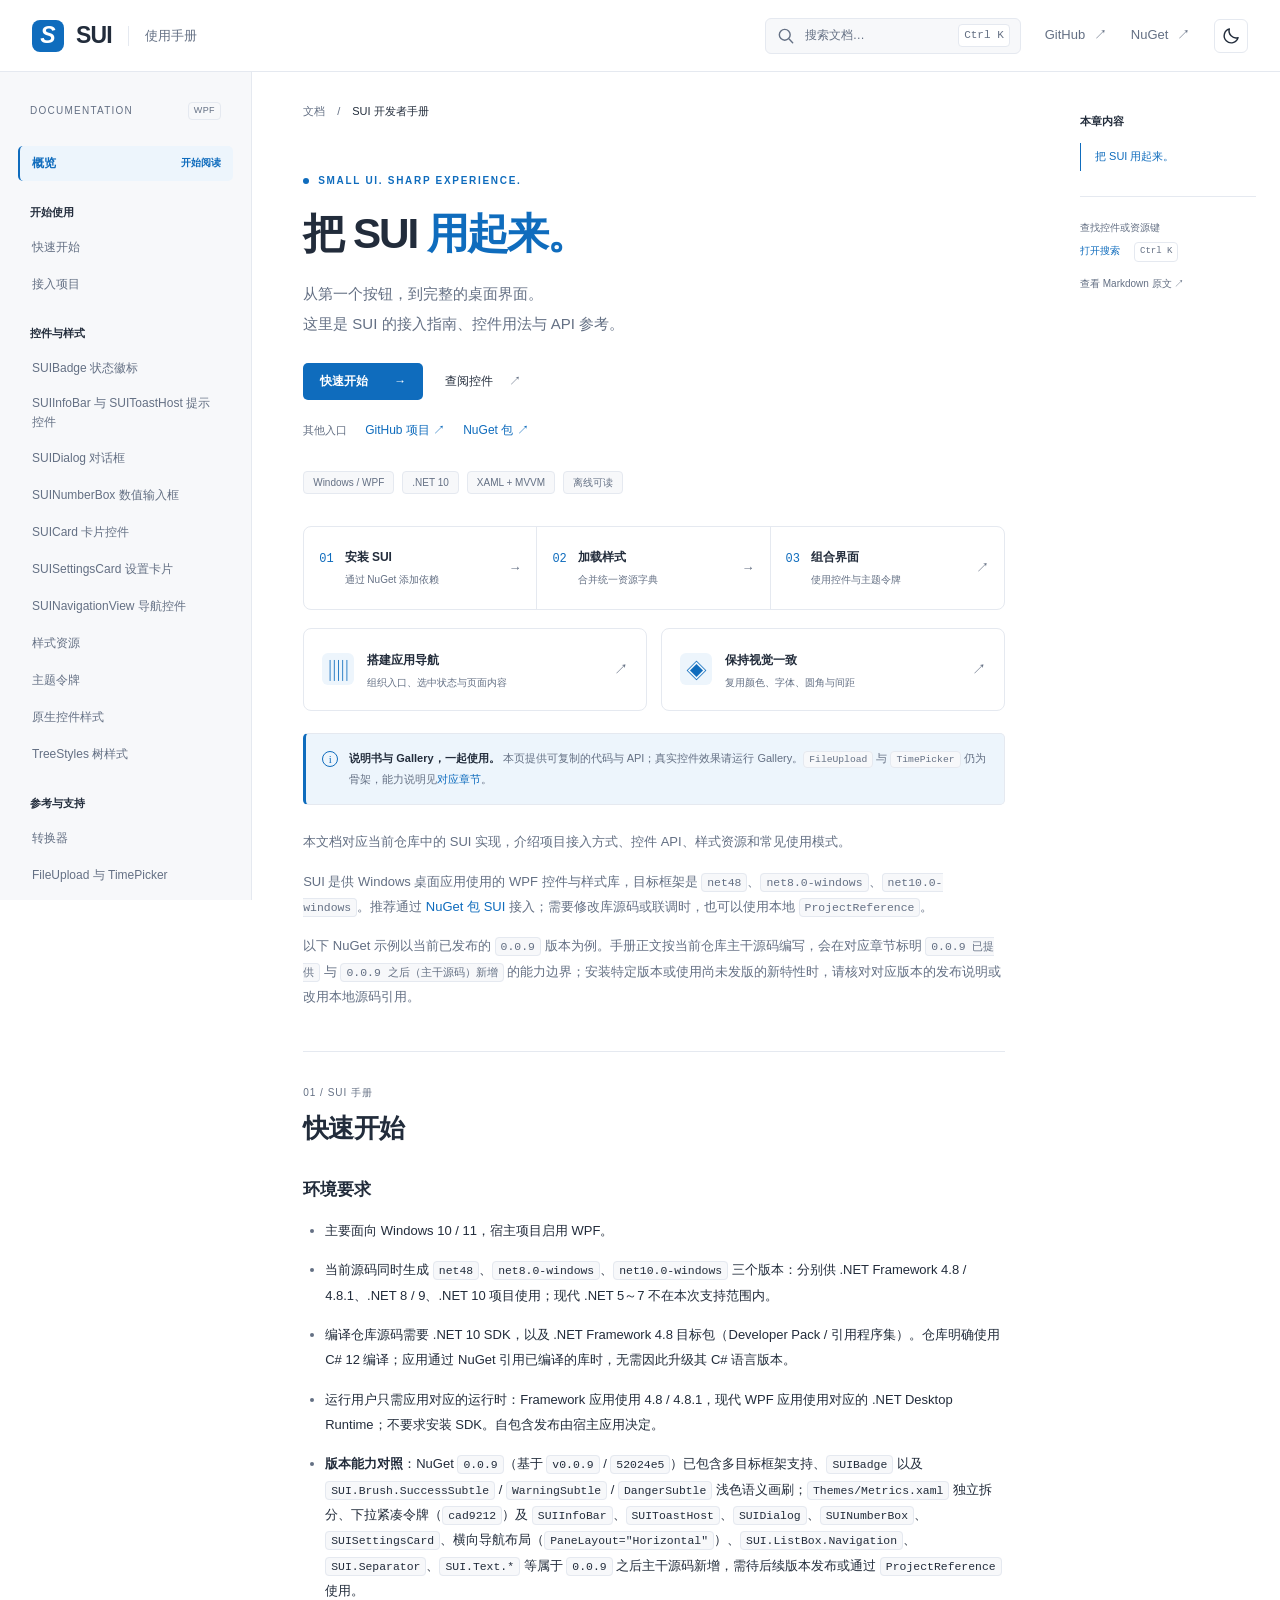
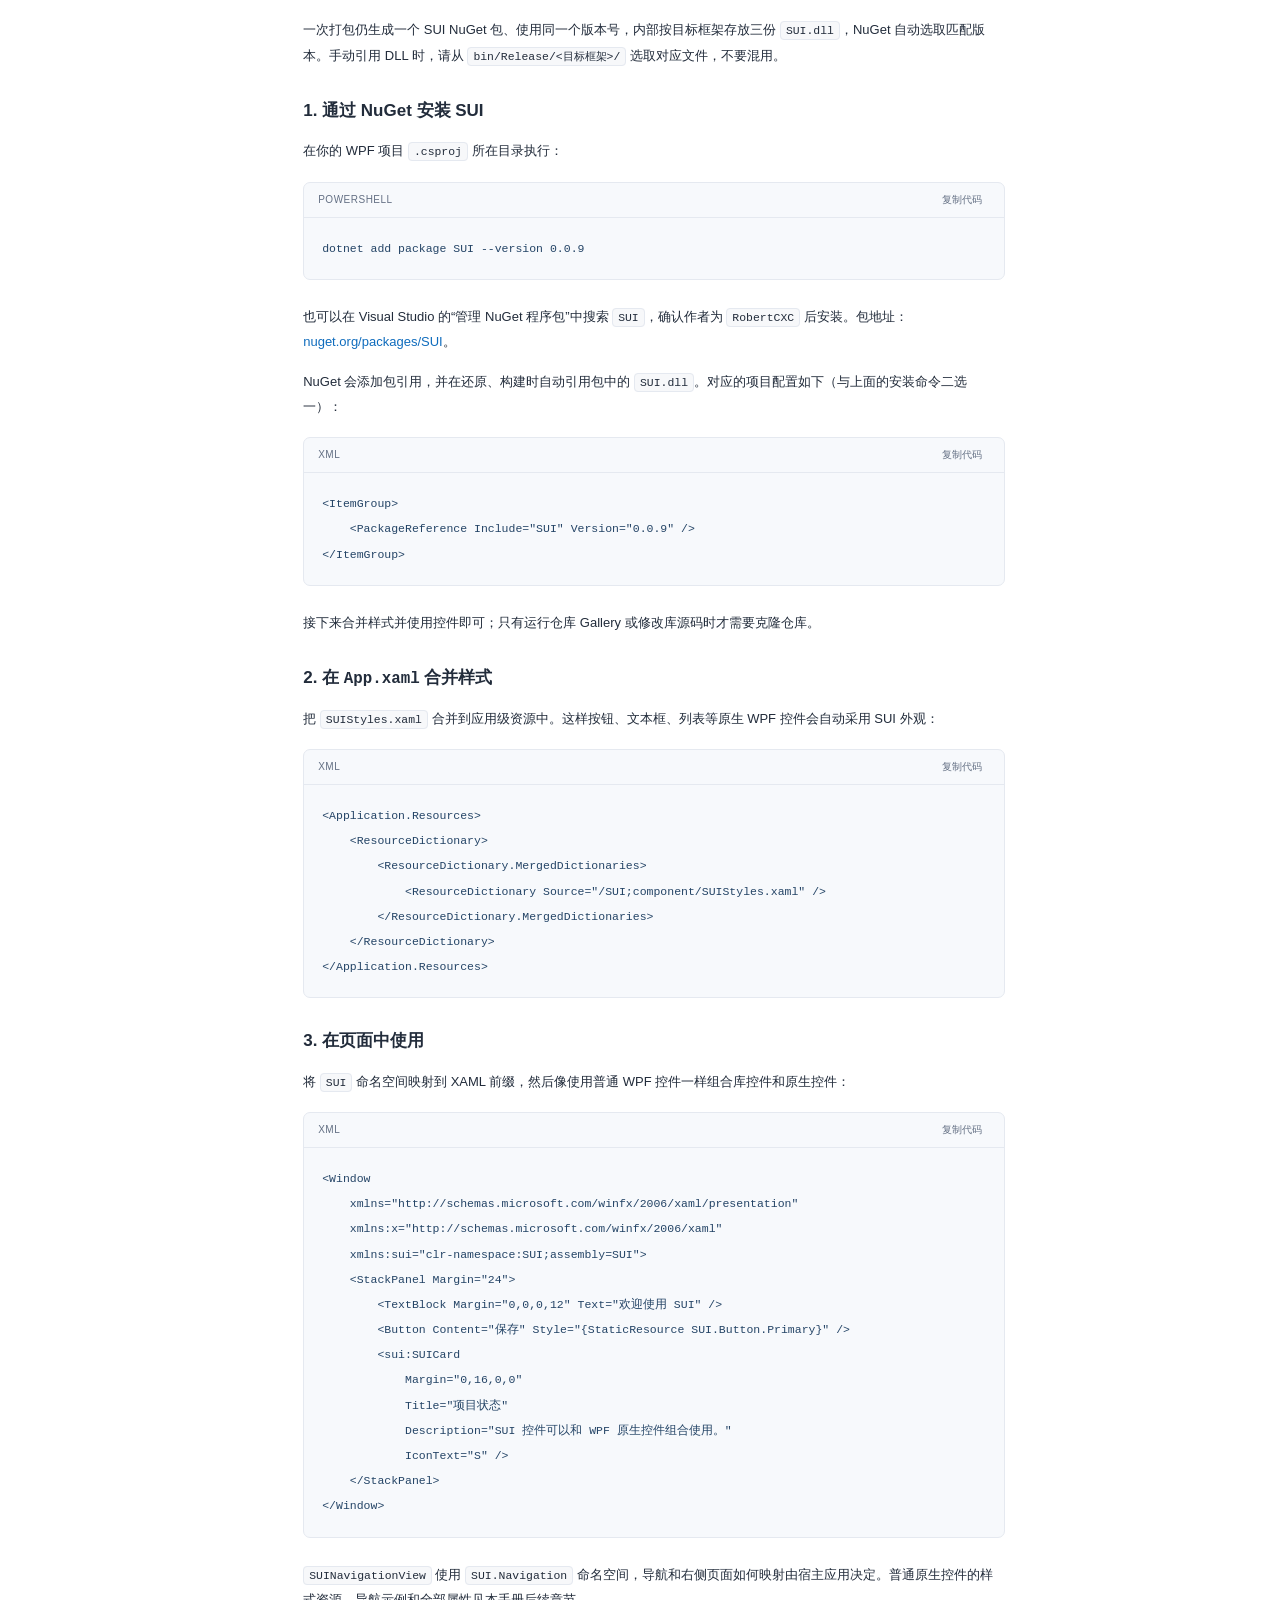
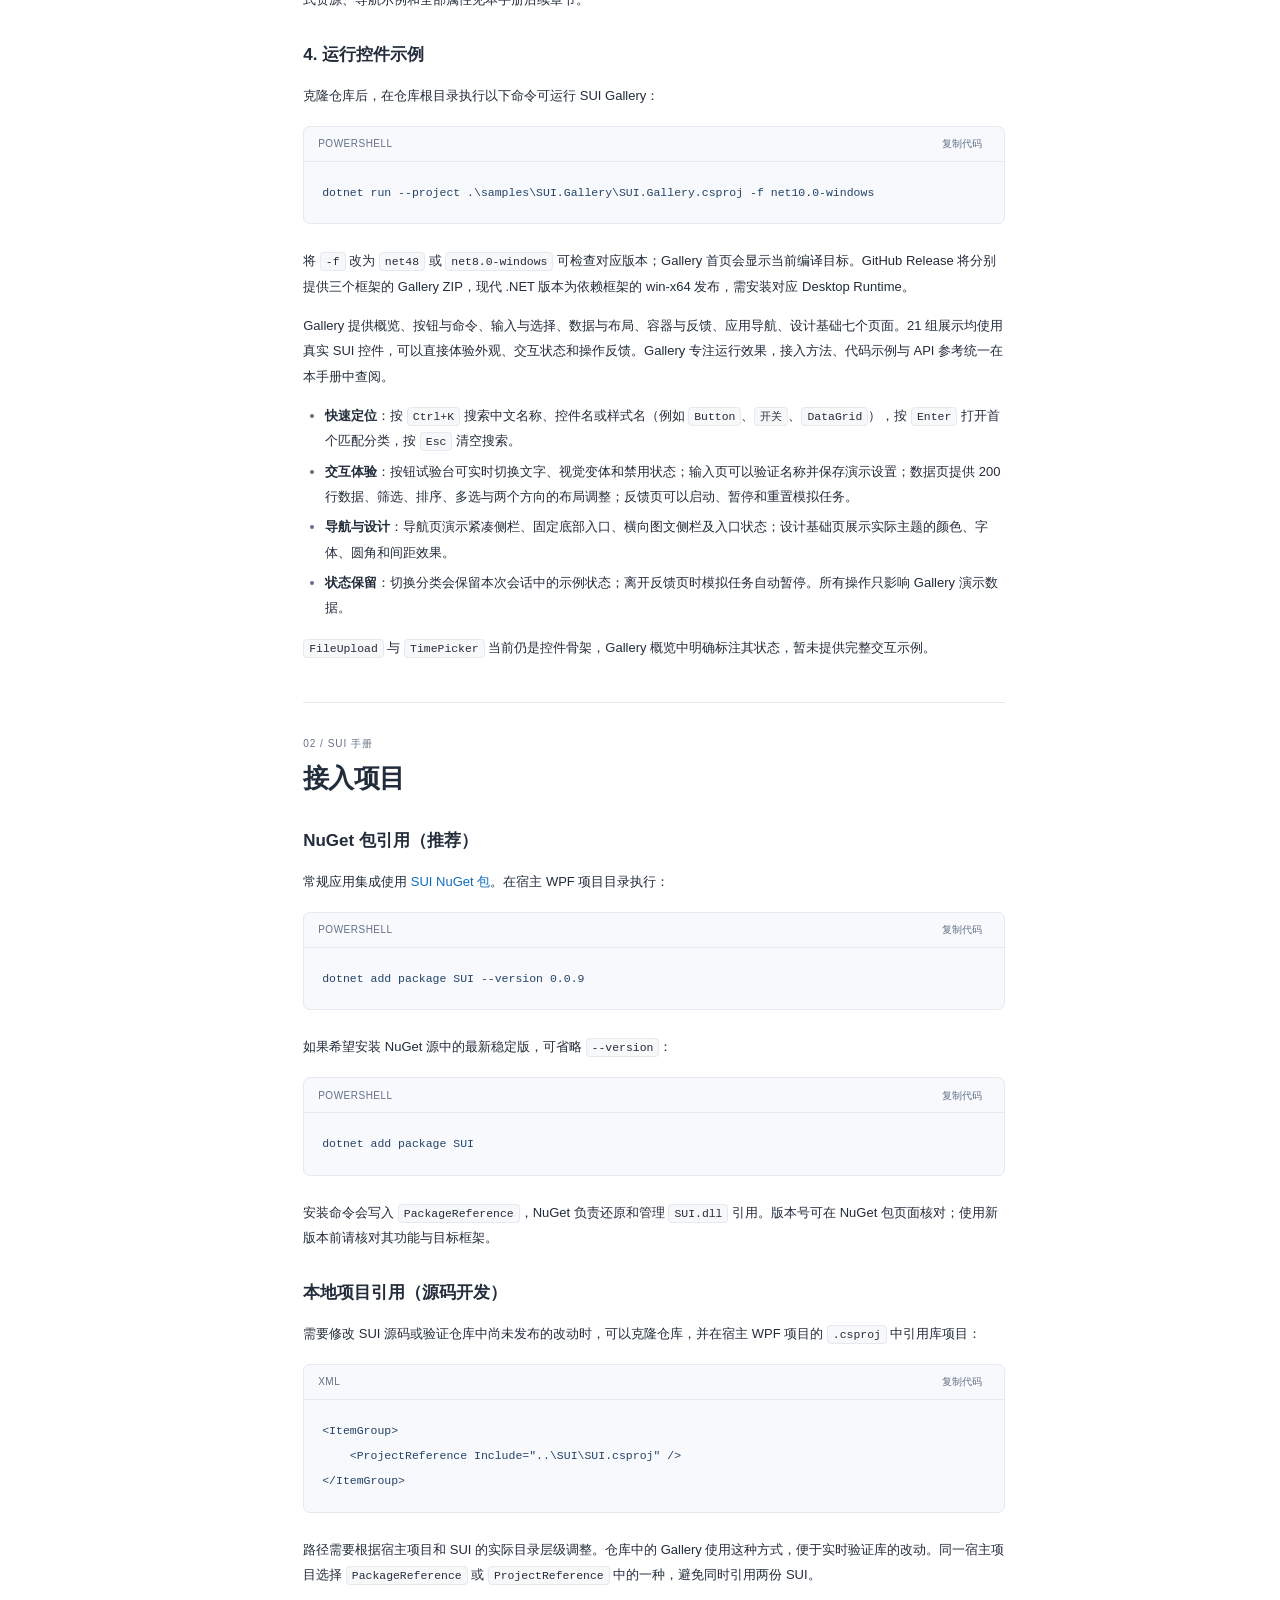
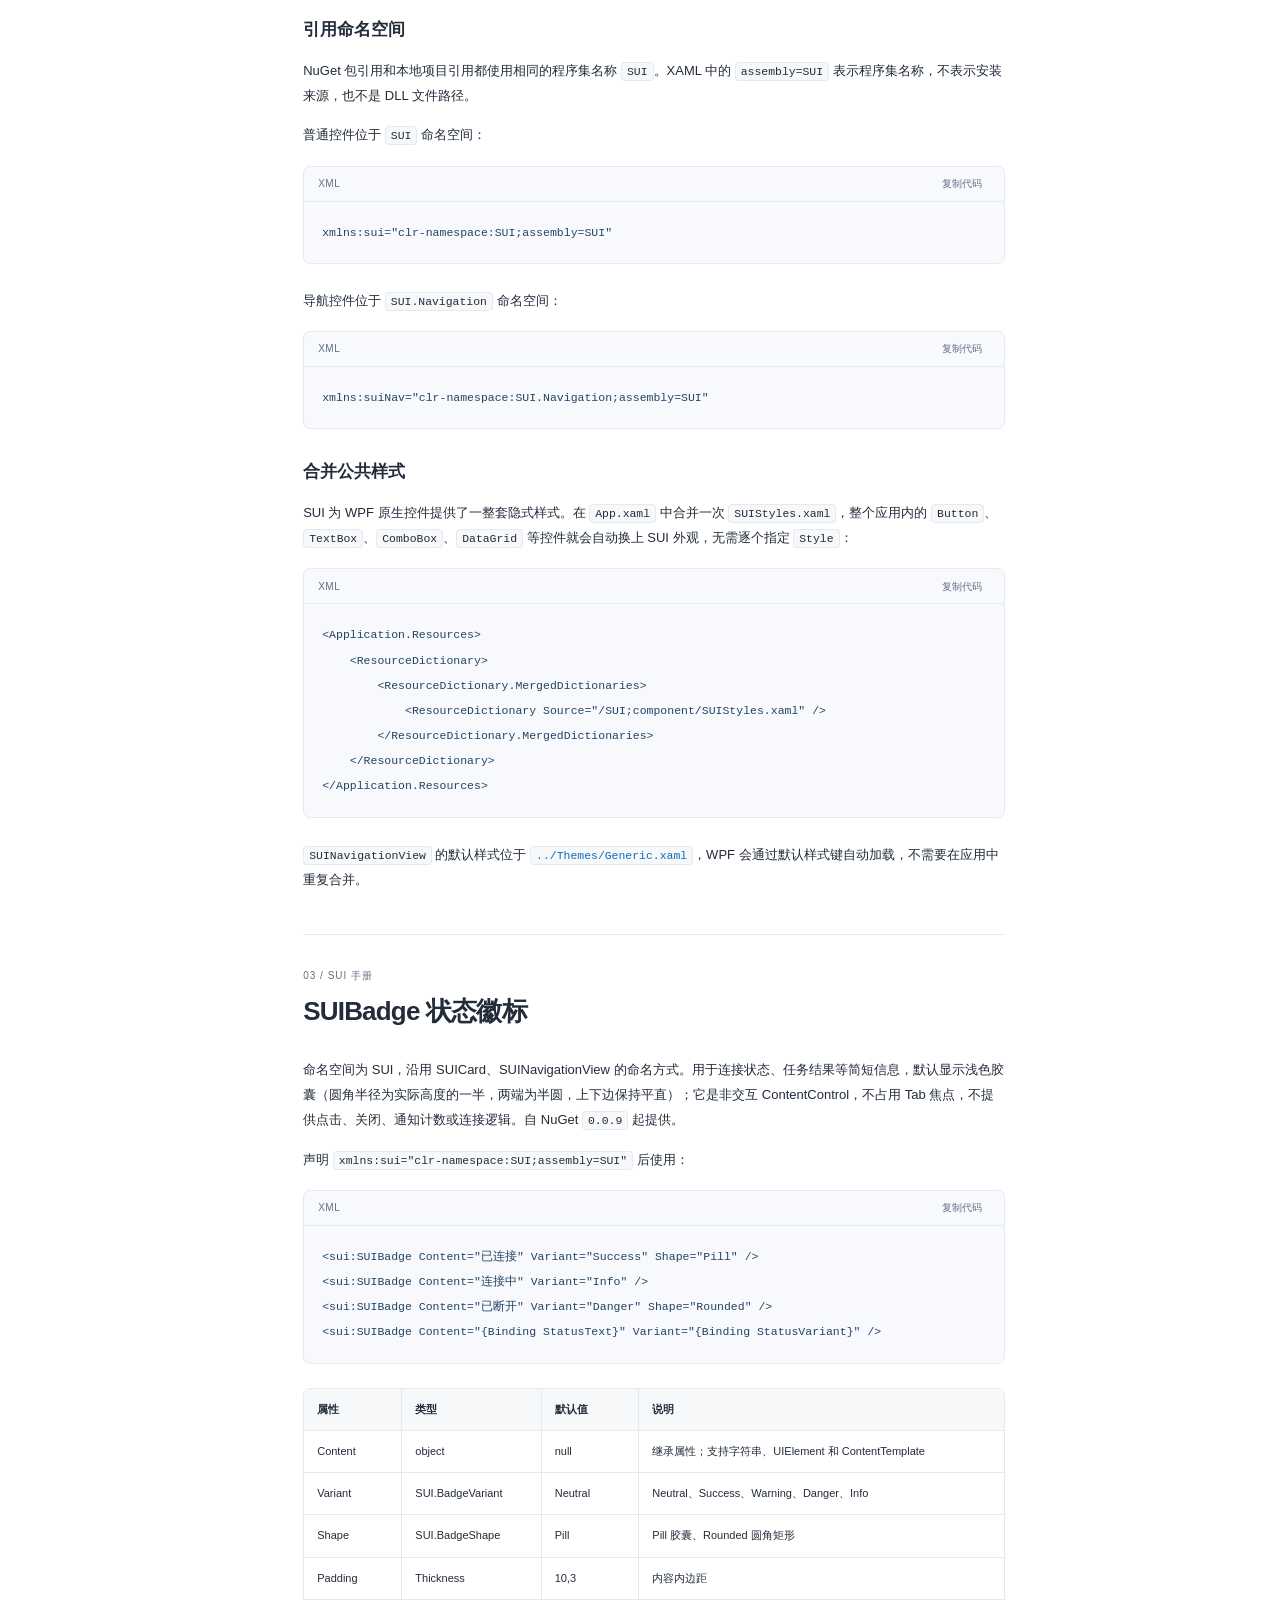
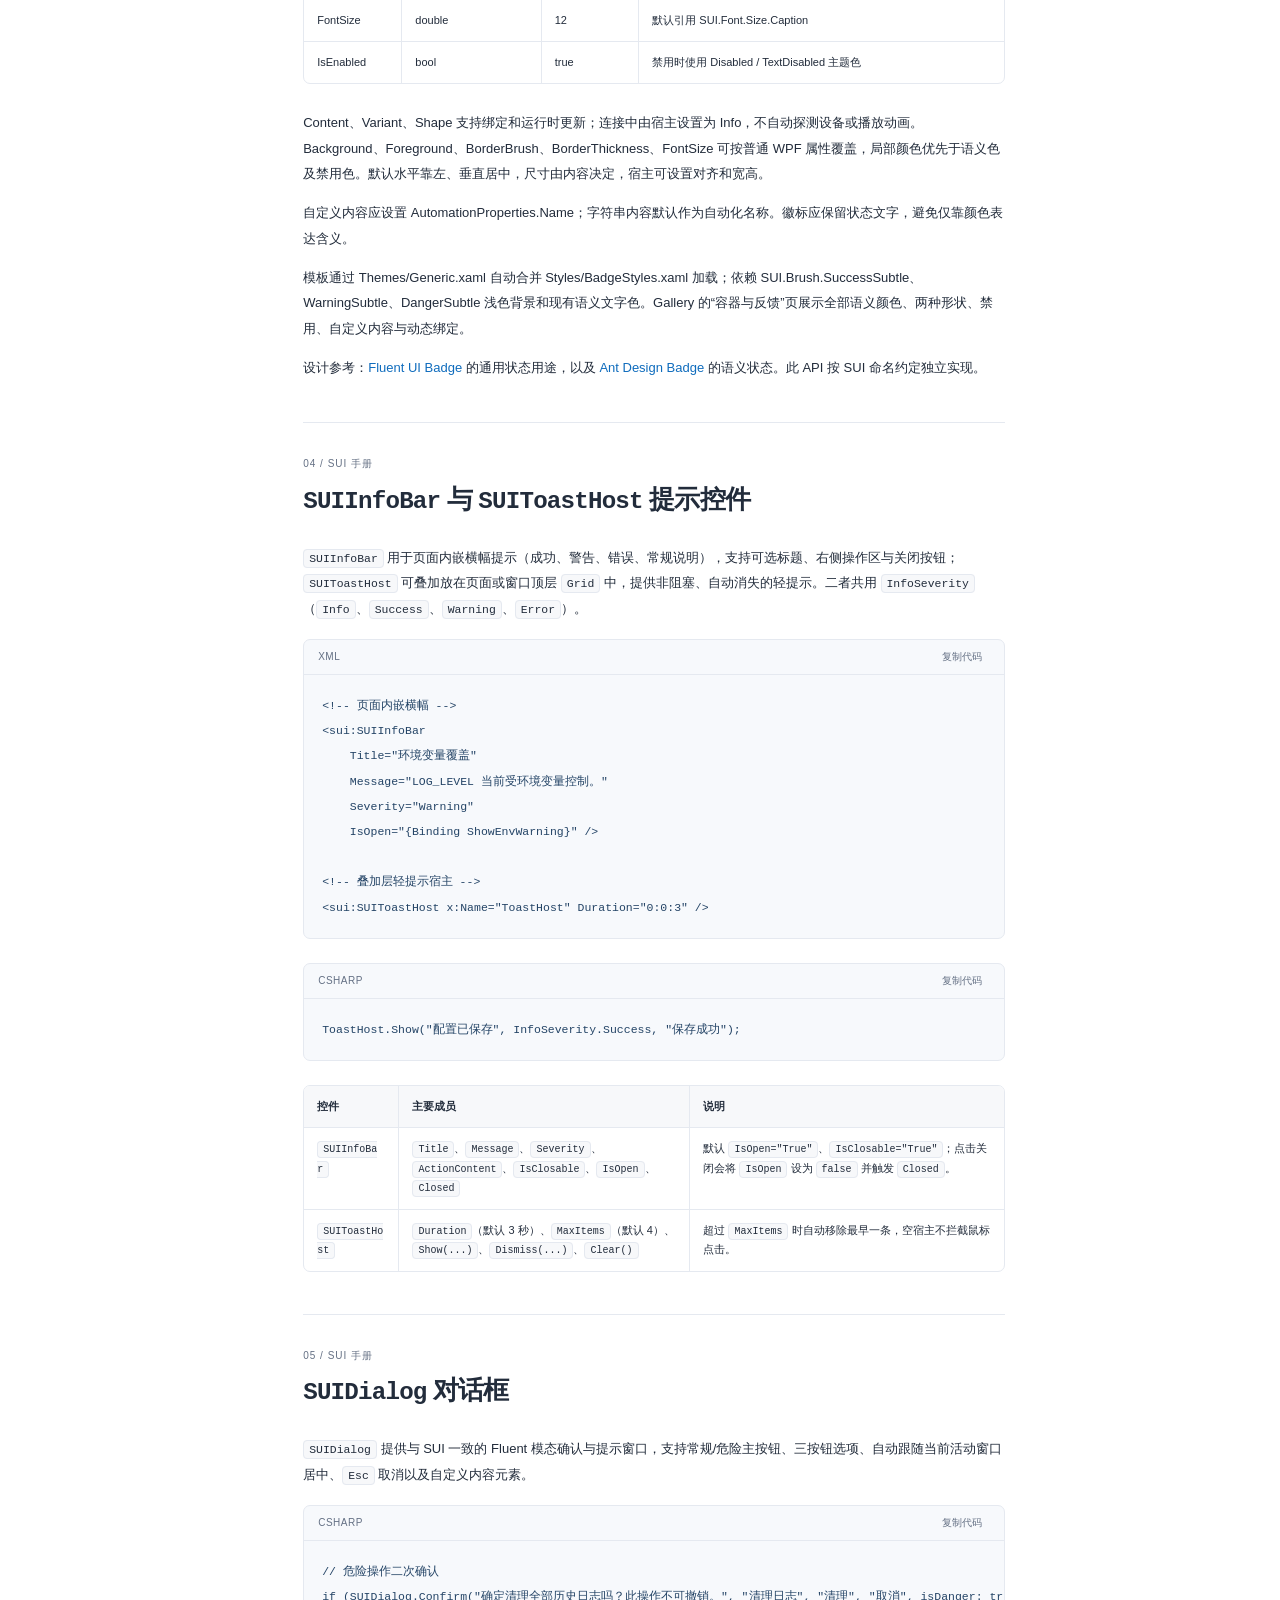
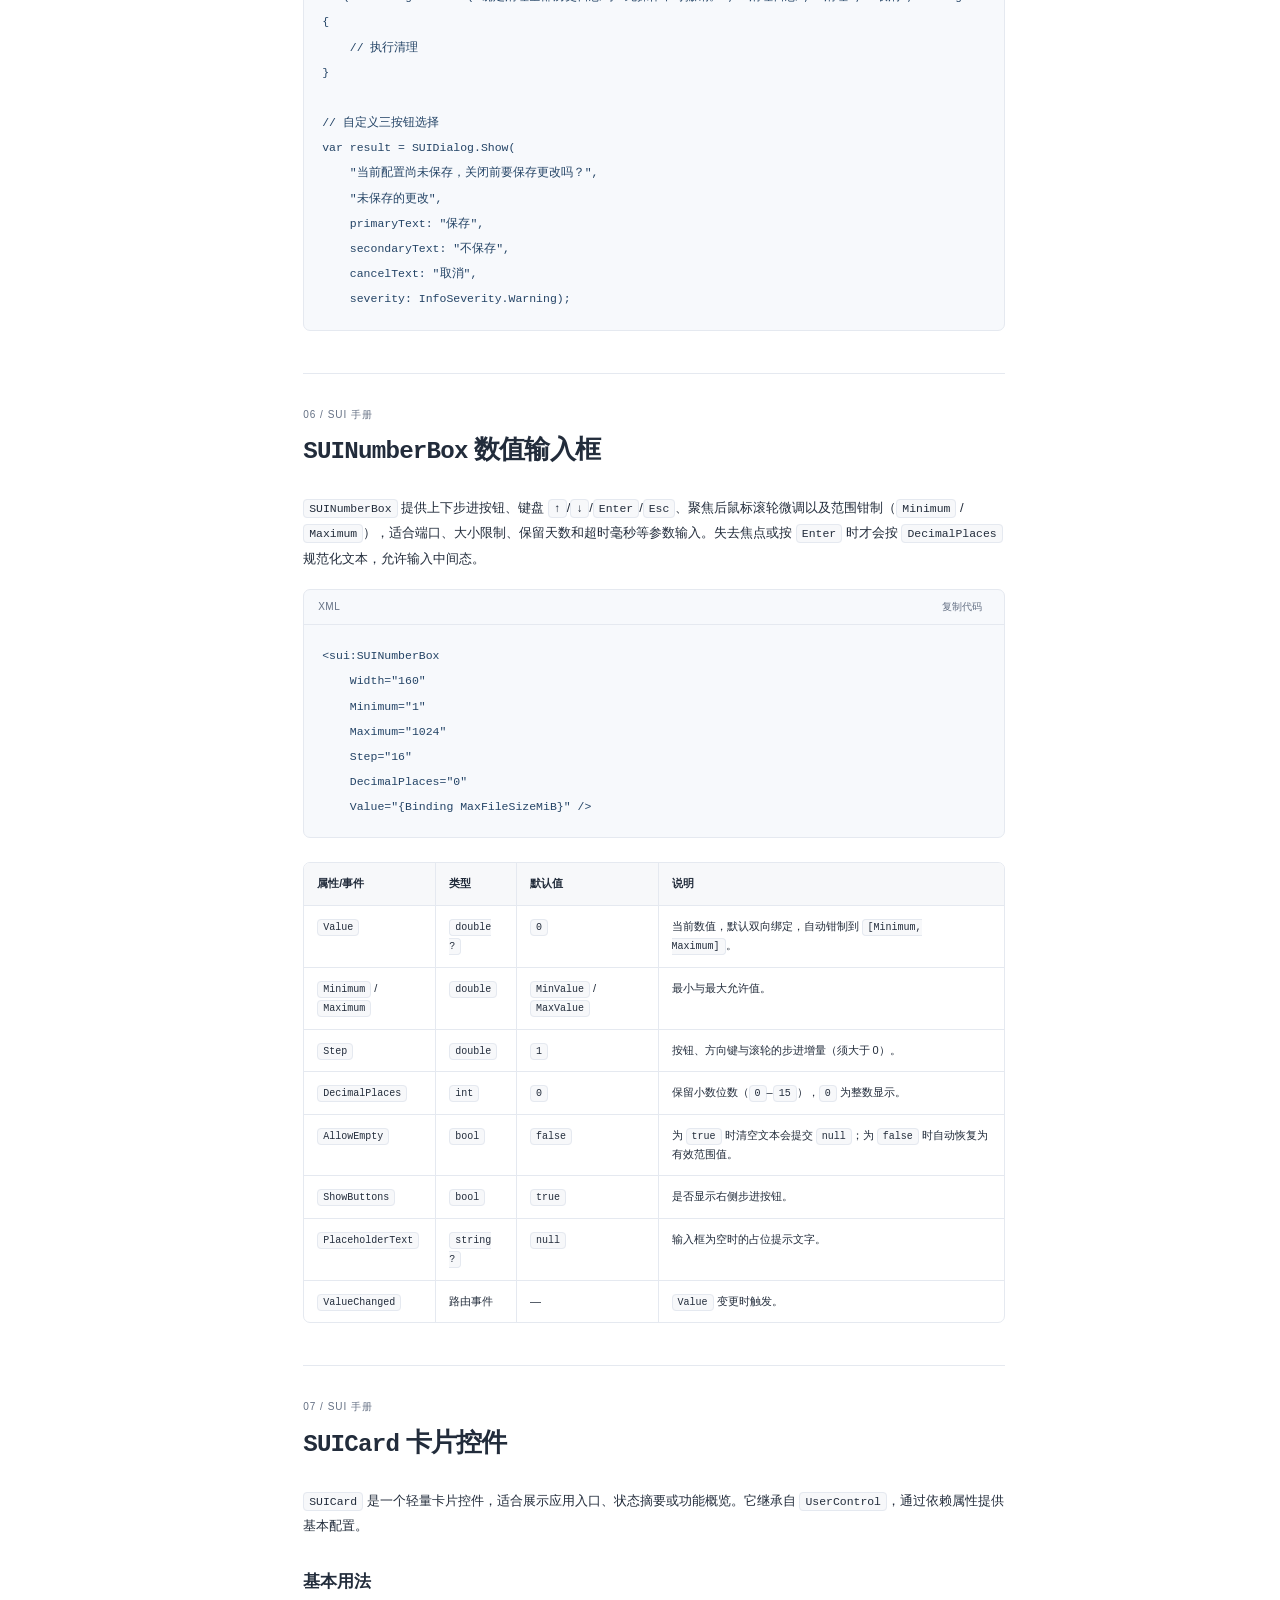
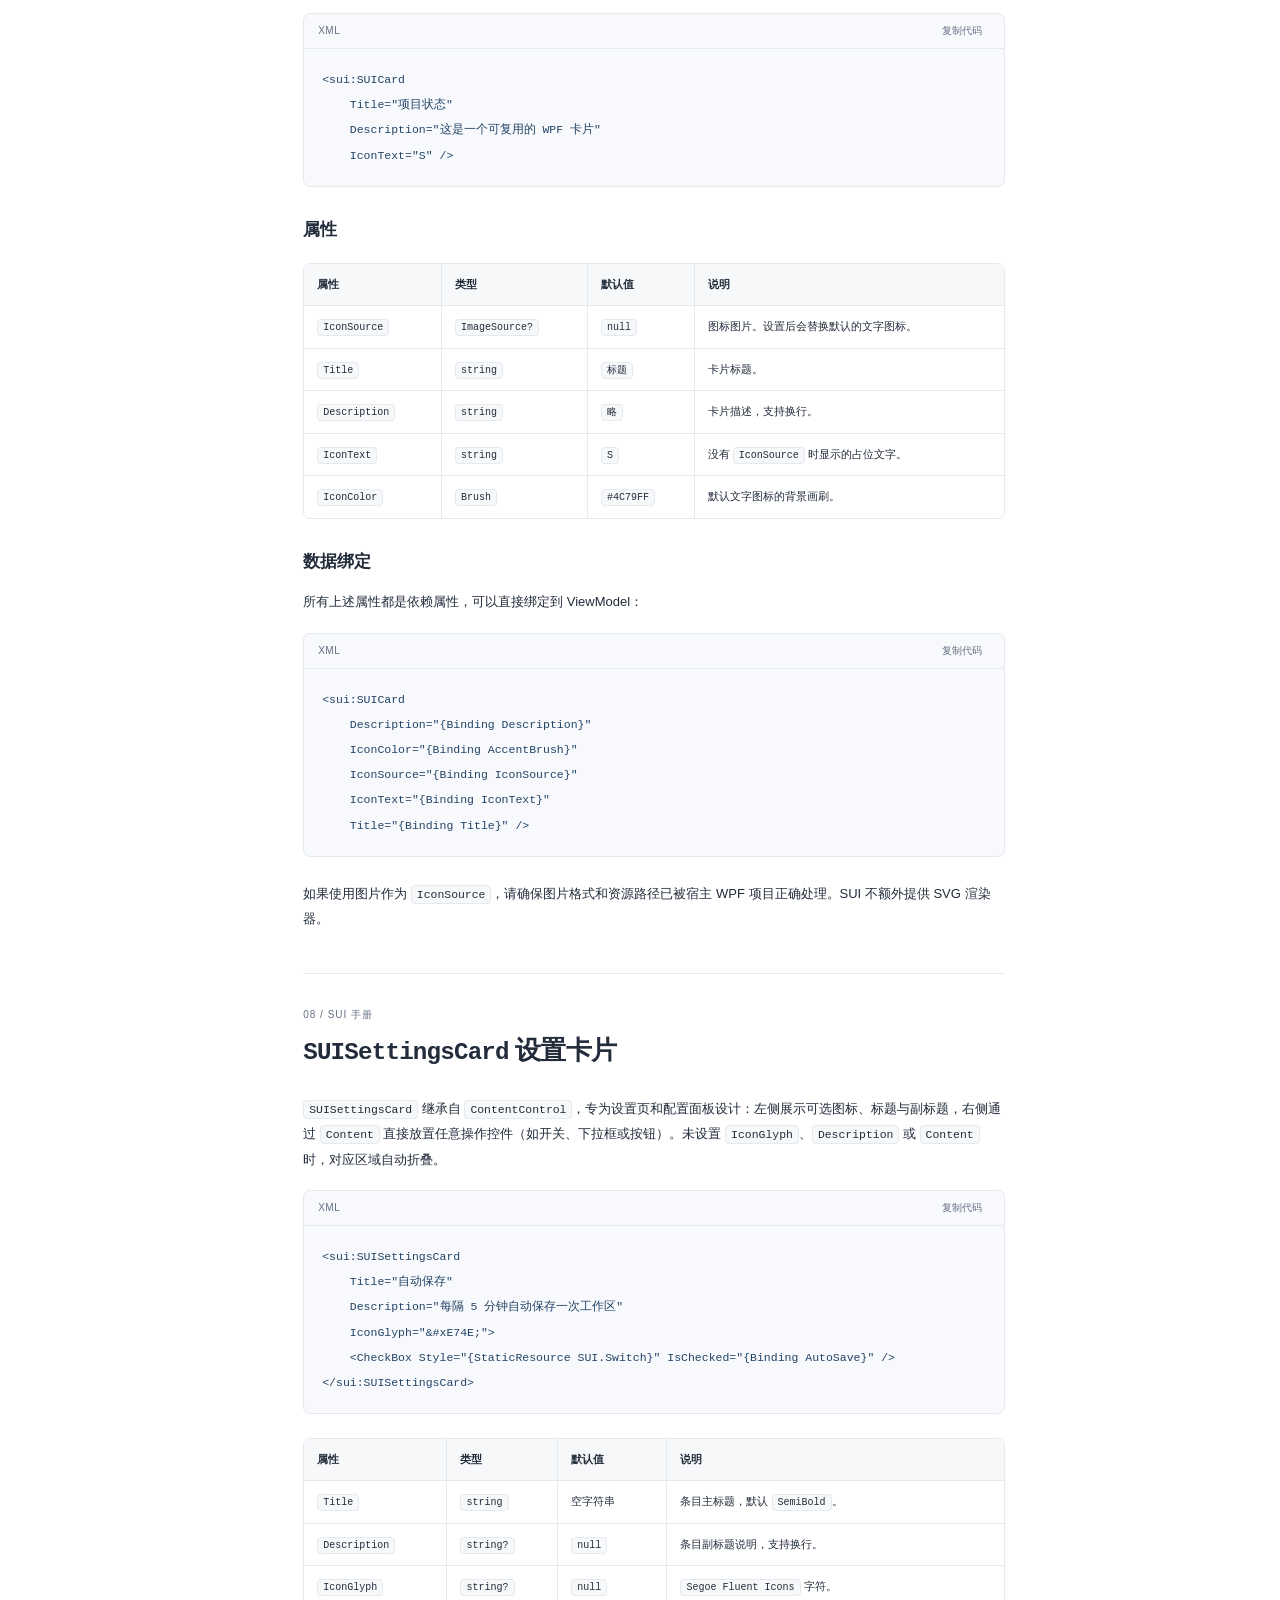
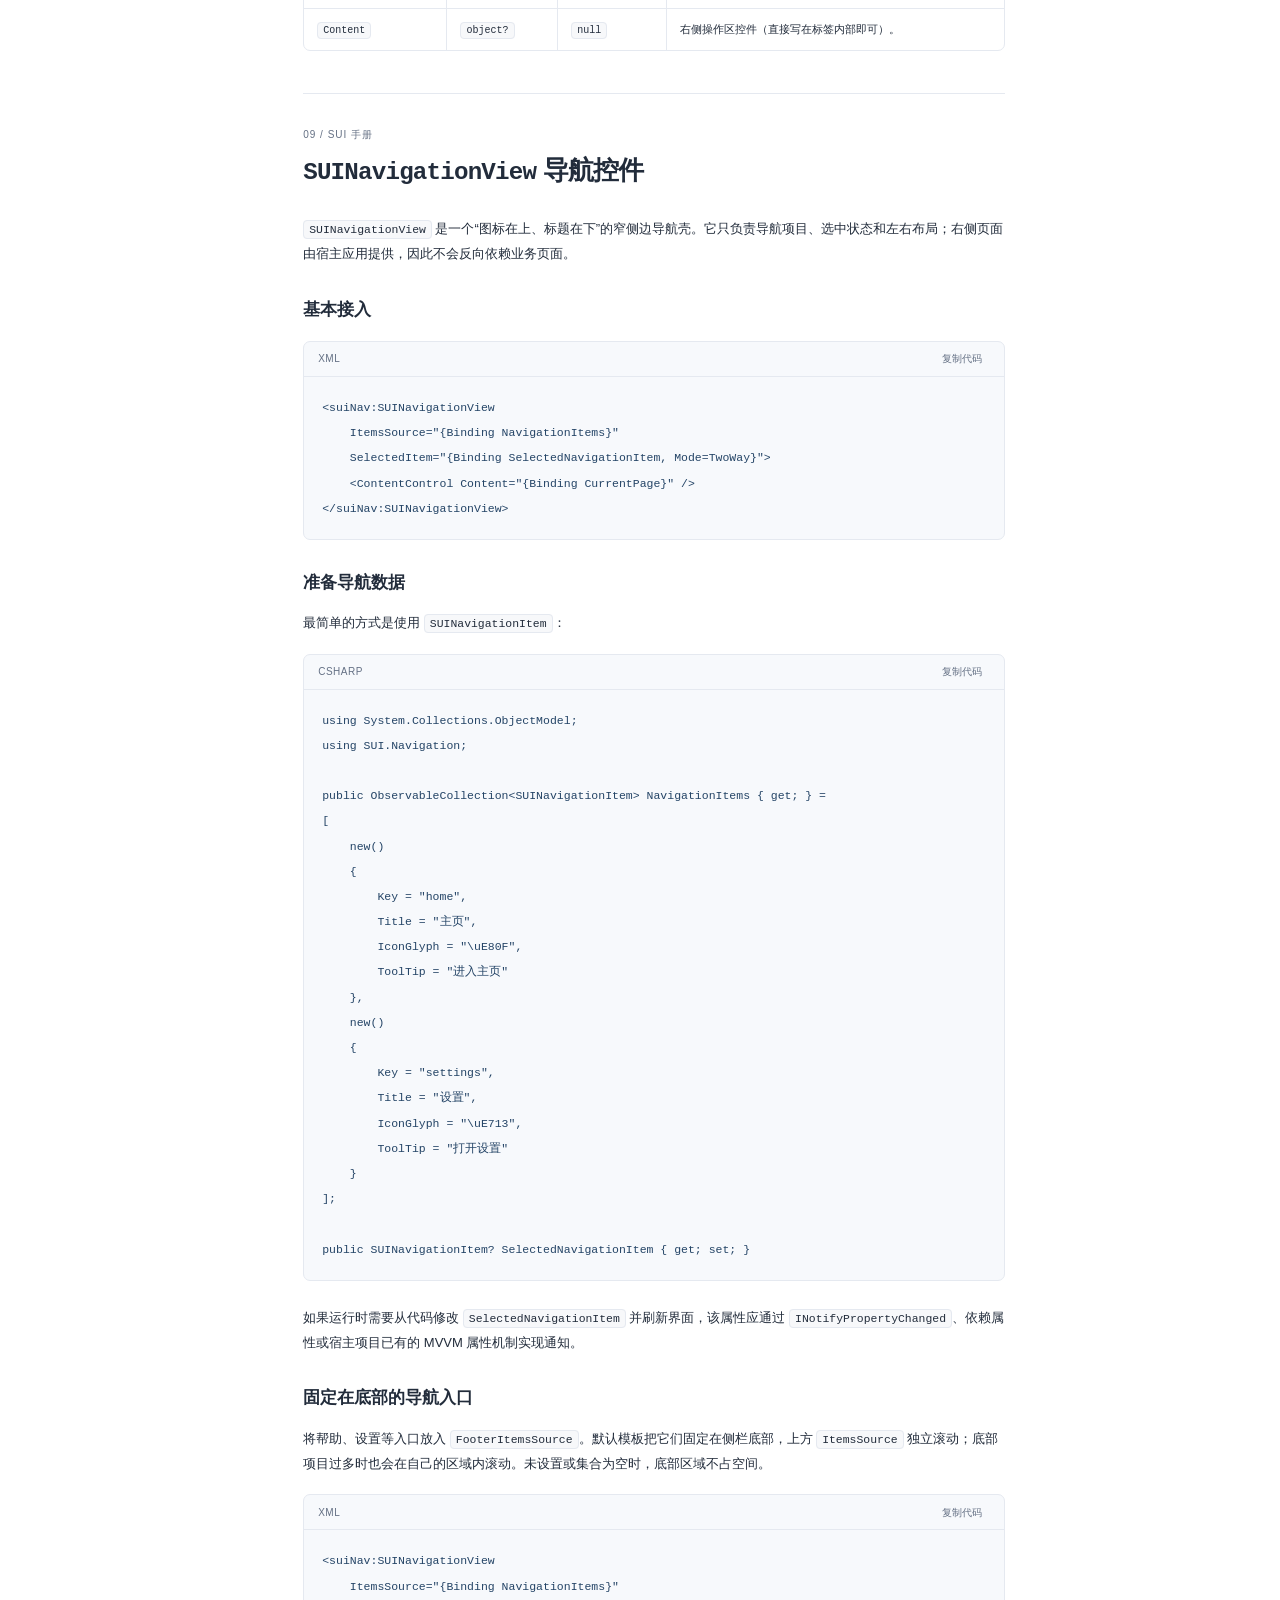
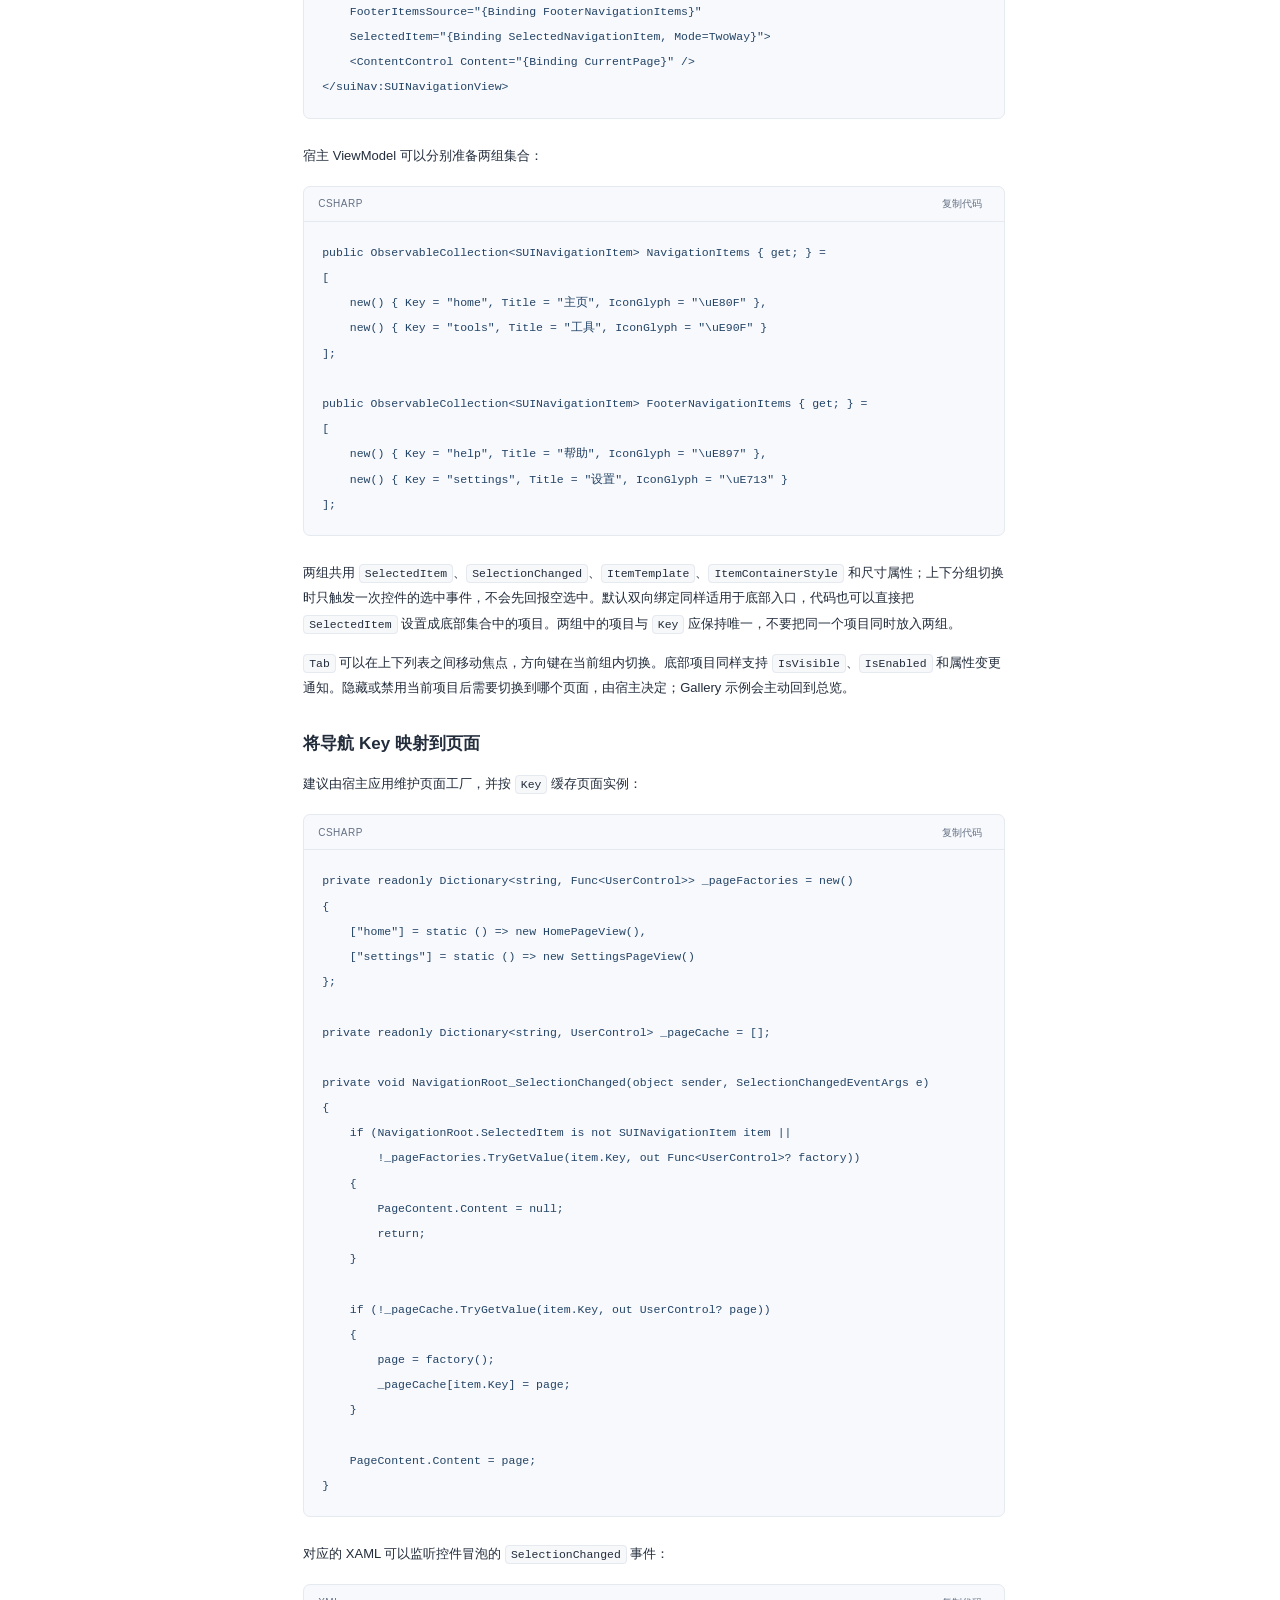
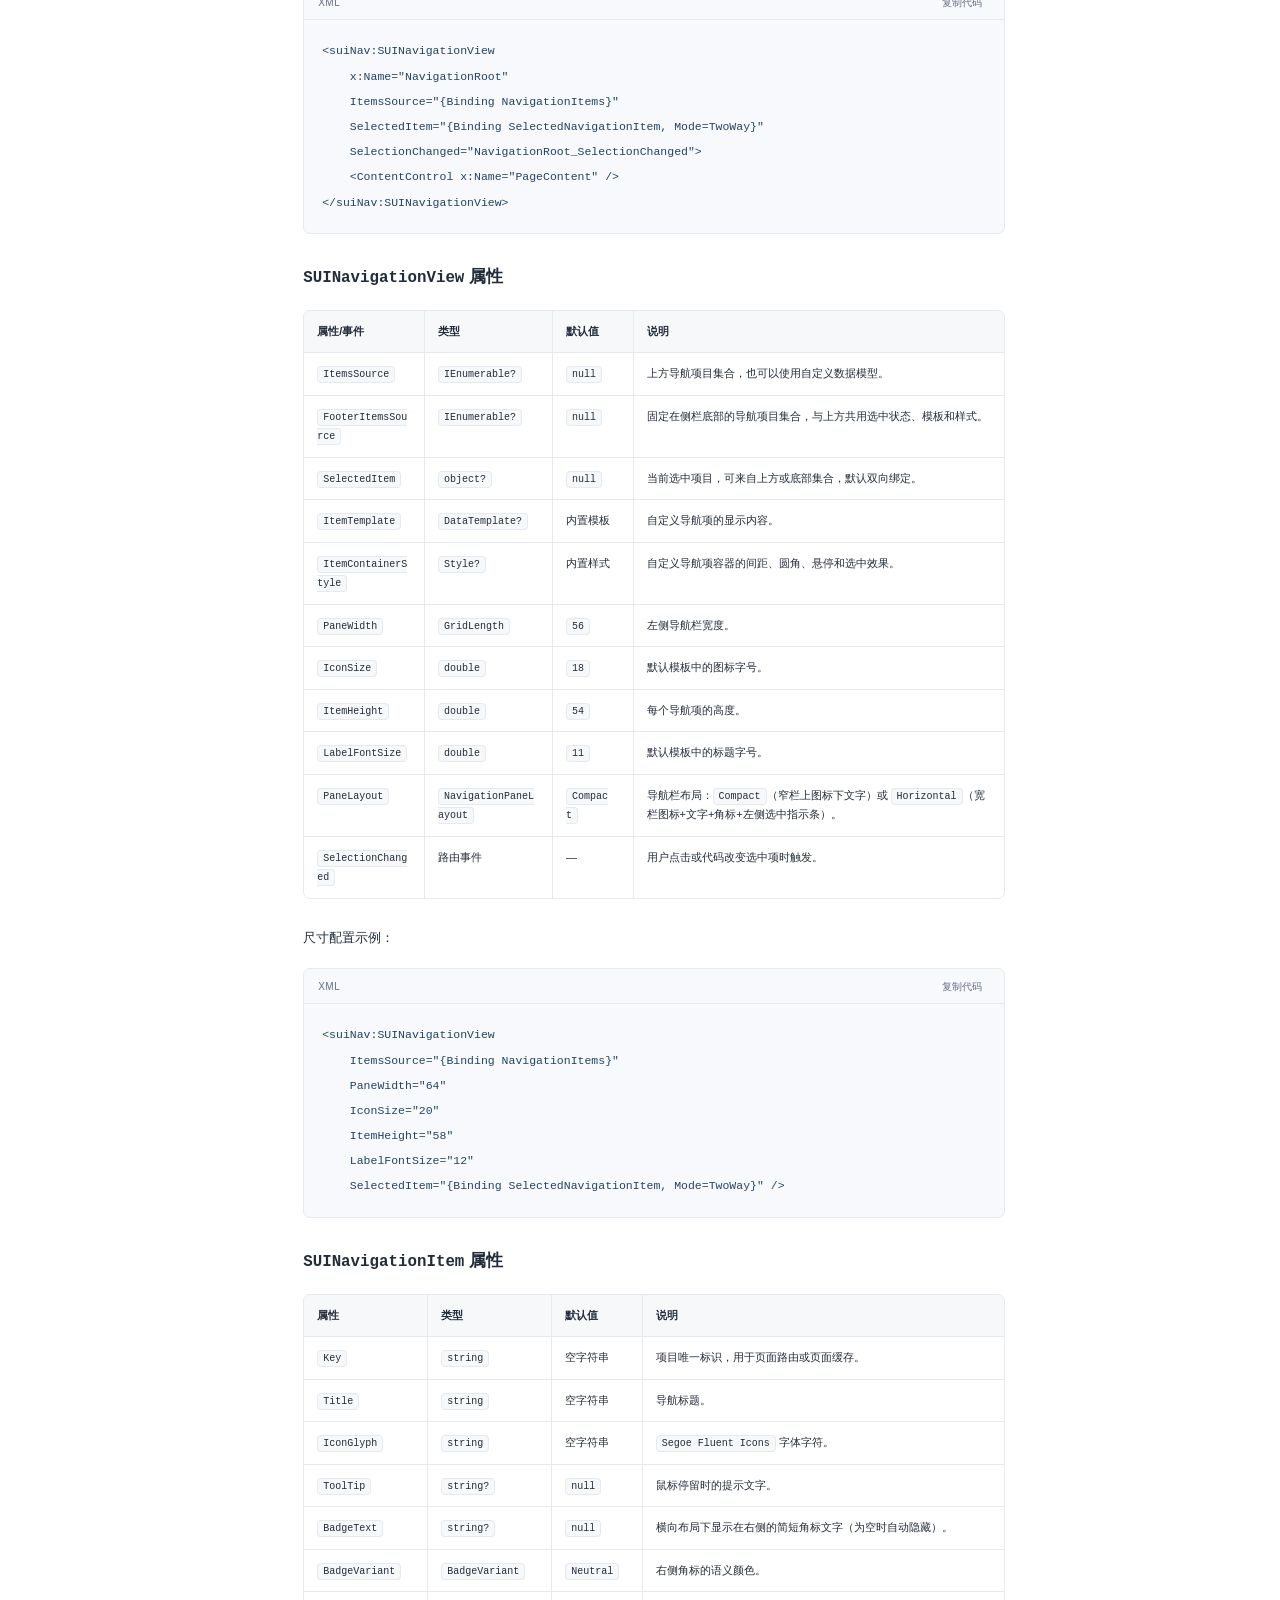
==== commit d635f592: "同步更新使用手册与 README 中的 NuGet 版本及功能边界说明 变更目的：解决在线手册仍停留在 0.0.3 示例、SUIBadge 标注未发布以及未说明 0.0.9 与主干提交（cad9212" ====
--- a/docs/index.html
+++ b/docs/index.html
@@ -51,26 +51,31 @@
     <aside class="note"><span class="note-icon" aria-hidden="true">i</span><p><strong>说明书与 Gallery，一起使用。</strong> 本页提供可复制的代码与 API；真实控件效果请运行 Gallery。<code>FileUpload</code> 与 <code>TimePicker</code> 仍为骨架，能力说明见<a href="#fileupload-与-timepicker">对应章节</a>。</p></aside>
     <article class="manual-content" aria-label="完整使用手册"><div class="manual-intro"><p>本文档对应当前仓库中的 SUI 实现，介绍项目接入方式、控件 API、样式资源和常见使用模式。</p>
 <p>SUI 是供 Windows 桌面应用使用的 WPF 控件与样式库，目标框架是 <code>net48</code>、<code>net8.0-windows</code>、<code>net10.0-windows</code>。推荐通过 <a href="https://www.nuget.org/packages/SUI">NuGet 包 SUI</a> 接入；需要修改库源码或联调时，也可以使用本地 <code>ProjectReference</code>。</p>
-<p>以下 NuGet 示例以已发布的 <code>0.0.3</code> 版本为例。手册 API 按当前仓库源码编写；安装其他版本或使用尚未发布的功能时，请核对对应版本的源码和发布说明。</p>
+<p>以下 NuGet 示例以当前已发布的 <code>0.0.9</code> 版本为例。手册正文按当前仓库主干源码编写，会在对应章节标明 <code>0.0.9 已提供</code> 与 <code>0.0.9 之后（主干源码）新增</code> 的能力边界；安装特定版本或使用尚未发版的新特性时，请核对对应版本的发布说明或改用本地源码引用。</p>
 </div>
 <section class="doc-section" aria-labelledby="快速开始"><div class="section-number">01 / SUI 手册</div><h2 id="快速开始">快速开始<a class="heading-link" href="#快速开始" aria-label="链接到：快速开始">#</a></h2>
 <h3 id="环境要求">环境要求<a class="heading-link" href="#环境要求" aria-label="链接到：环境要求">#</a></h3>
 <ul>
-<li>主要面向 Windows 10 / 11，宿主项目启用 WPF。</li>
-<li>当前源码同时生成 <code>net48</code>、<code>net8.0-windows</code>、<code>net10.0-windows</code> 三个版本：分别供 .NET Framework 4.8 / 4.8.1、.NET 8 / 9、.NET 10 项目使用；现代 .NET 5～7 不在本次支持范围内。</li>
-<li>编译仓库源码需要 .NET 10 SDK，以及 .NET Framework 4.8 目标包（Developer Pack / 引用程序集）。仓库明确使用 C# 12 编译；应用通过 NuGet 引用已编译的库时，无需因此升级其 C# 语言版本。</li>
-<li>运行用户只需应用对应的运行时：Framework 应用使用 4.8 / 4.8.1，现代 WPF 应用使用对应的 .NET Desktop Runtime；不要求安装 SDK。自包含发布由宿主应用决定。</li>
+<li><p>主要面向 Windows 10 / 11，宿主项目启用 WPF。</p>
+</li>
+<li><p>当前源码同时生成 <code>net48</code>、<code>net8.0-windows</code>、<code>net10.0-windows</code> 三个版本：分别供 .NET Framework 4.8 / 4.8.1、.NET 8 / 9、.NET 10 项目使用；现代 .NET 5～7 不在本次支持范围内。</p>
+</li>
+<li><p>编译仓库源码需要 .NET 10 SDK，以及 .NET Framework 4.8 目标包（Developer Pack / 引用程序集）。仓库明确使用 C# 12 编译；应用通过 NuGet 引用已编译的库时，无需因此升级其 C# 语言版本。</p>
+</li>
+<li><p>运行用户只需应用对应的运行时：Framework 应用使用 4.8 / 4.8.1，现代 WPF 应用使用对应的 .NET Desktop Runtime；不要求安装 SDK。自包含发布由宿主应用决定。</p>
+</li>
+<li><p><strong>版本能力对照</strong>：NuGet <code>0.0.9</code>（基于 <code>v0.0.9</code> / <code>52024e5</code>）已包含多目标框架支持、<code>SUIBadge</code> 以及 <code>SUI.Brush.SuccessSubtle</code> / <code>WarningSubtle</code> / <code>DangerSubtle</code> 浅色语义画刷；<code>Themes/Metrics.xaml</code> 独立拆分、下拉紧凑令牌（<code>cad9212</code>）及 <code>SUIInfoBar</code>、<code>SUIToastHost</code>、<code>SUIDialog</code>、<code>SUINumberBox</code>、<code>SUISettingsCard</code>、横向导航布局（<code>PaneLayout=&quot;Horizontal&quot;</code>）、<code>SUI.ListBox.Navigation</code>、<code>SUI.Separator</code>、<code>SUI.Text.*</code> 等属于 <code>0.0.9</code> 之后主干源码新增，需待后续版本发布或通过 <code>ProjectReference</code> 使用。</p>
+</li>
 </ul>
-<p>多目标能力对应当前源码及后续包含此改动的发布包，不代表下文示例中的已发布 <code>0.0.3</code> 包已经支持这些目标。</p>
 <p>一次打包仍生成一个 SUI NuGet 包、使用同一个版本号，内部按目标框架存放三份 <code>SUI.dll</code>，NuGet 自动选取匹配版本。手动引用 DLL 时，请从 <code>bin/Release/&lt;目标框架&gt;/</code> 选取对应文件，不要混用。</p>
 <h3 id="1-通过-nuget-安装-sui">1. 通过 NuGet 安装 SUI<a class="heading-link" href="#1-通过-nuget-安装-sui" aria-label="链接到：1. 通过 NuGet 安装 SUI">#</a></h3>
 <p>在你的 WPF 项目 <code>.csproj</code> 所在目录执行：</p>
-<div class="code-block"><div class="code-toolbar"><span>powershell</span><button type="button" class="copy-button" hidden>复制代码</button></div><pre tabindex="0" aria-label="powershell 代码示例"><code class="language-powershell">dotnet add package SUI --version 0.0.3
+<div class="code-block"><div class="code-toolbar"><span>powershell</span><button type="button" class="copy-button" hidden>复制代码</button></div><pre tabindex="0" aria-label="powershell 代码示例"><code class="language-powershell">dotnet add package SUI --version 0.0.9
 </code></pre></div>
 <p>也可以在 Visual Studio 的“管理 NuGet 程序包”中搜索 <code>SUI</code>，确认作者为 <code>RobertCXC</code> 后安装。包地址：<a href="https://www.nuget.org/packages/SUI">nuget.org/packages/SUI</a>。</p>
 <p>NuGet 会添加包引用，并在还原、构建时自动引用包中的 <code>SUI.dll</code>。对应的项目配置如下（与上面的安装命令二选一）：</p>
 <div class="code-block"><div class="code-toolbar"><span>xml</span><button type="button" class="copy-button" hidden>复制代码</button></div><pre tabindex="0" aria-label="xml 代码示例"><code class="language-xml">&lt;ItemGroup&gt;
-    &lt;PackageReference Include=&quot;SUI&quot; Version=&quot;0.0.3&quot; /&gt;
+    &lt;PackageReference Include=&quot;SUI&quot; Version=&quot;0.0.9&quot; /&gt;
 &lt;/ItemGroup&gt;
 </code></pre></div>
 <p>接下来合并样式并使用控件即可；只有运行仓库 Gallery 或修改库源码时才需要克隆仓库。</p>
@@ -119,7 +124,7 @@
 <section class="doc-section" aria-labelledby="接入项目"><div class="section-number">02 / SUI 手册</div><h2 id="接入项目">接入项目<a class="heading-link" href="#接入项目" aria-label="链接到：接入项目">#</a></h2>
 <h3 id="nuget-包引用推荐">NuGet 包引用（推荐）<a class="heading-link" href="#nuget-包引用推荐" aria-label="链接到：NuGet 包引用（推荐）">#</a></h3>
 <p>常规应用集成使用 <a href="https://www.nuget.org/packages/SUI">SUI NuGet 包</a>。在宿主 WPF 项目目录执行：</p>
-<div class="code-block"><div class="code-toolbar"><span>powershell</span><button type="button" class="copy-button" hidden>复制代码</button></div><pre tabindex="0" aria-label="powershell 代码示例"><code class="language-powershell">dotnet add package SUI --version 0.0.3
+<div class="code-block"><div class="code-toolbar"><span>powershell</span><button type="button" class="copy-button" hidden>复制代码</button></div><pre tabindex="0" aria-label="powershell 代码示例"><code class="language-powershell">dotnet add package SUI --version 0.0.9
 </code></pre></div>
 <p>如果希望安装 NuGet 源中的最新稳定版，可省略 <code>--version</code>：</p>
 <div class="code-block"><div class="code-toolbar"><span>powershell</span><button type="button" class="copy-button" hidden>复制代码</button></div><pre tabindex="0" aria-label="powershell 代码示例"><code class="language-powershell">dotnet add package SUI
@@ -153,7 +158,7 @@
 <p><code>SUINavigationView</code> 的默认样式位于 <a href="https://github.com/RobertCXC/SUI/blob/main/Themes/Generic.xaml"><code>../Themes/Generic.xaml</code></a>，WPF 会通过默认样式键自动加载，不需要在应用中重复合并。</p>
 </section>
 <section class="doc-section" aria-labelledby="suibadge-状态徽标"><div class="section-number">03 / SUI 手册</div><h2 id="suibadge-状态徽标">SUIBadge 状态徽标<a class="heading-link" href="#suibadge-状态徽标" aria-label="链接到：SUIBadge 状态徽标">#</a></h2>
-<p>命名空间为 SUI，沿用 SUICard、SUINavigationView 的命名方式。用于连接状态、任务结果等简短信息，默认显示浅色胶囊（圆角半径为实际高度的一半，两端为半圆，上下边保持平直）；它是非交互 ContentControl，不占用 Tab 焦点，不提供点击、关闭、通知计数或连接逻辑。当前源码已实现，使用 NuGet 时须等待包含此控件的版本发布。</p>
+<p>命名空间为 SUI，沿用 SUICard、SUINavigationView 的命名方式。用于连接状态、任务结果等简短信息，默认显示浅色胶囊（圆角半径为实际高度的一半，两端为半圆，上下边保持平直）；它是非交互 ContentControl，不占用 Tab 焦点，不提供点击、关闭、通知计数或连接逻辑。自 NuGet <code>0.0.9</code> 起提供。</p>
 <p>声明 <code>xmlns:sui=&quot;clr-namespace:SUI;assembly=SUI&quot;</code> 后使用：</p>
 <div class="code-block"><div class="code-toolbar"><span>xml</span><button type="button" class="copy-button" hidden>复制代码</button></div><pre tabindex="0" aria-label="xml 代码示例"><code class="language-xml">&lt;sui:SUIBadge Content=&quot;已连接&quot; Variant=&quot;Success&quot; Shape=&quot;Pill&quot; /&gt;
 &lt;sui:SUIBadge Content=&quot;连接中&quot; Variant=&quot;Info&quot; /&gt;
@@ -735,6 +740,9 @@
 </section>
 <section class="doc-section" aria-labelledby="主题令牌"><div class="section-number">11 / SUI 手册</div><h2 id="主题令牌">主题令牌<a class="heading-link" href="#主题令牌" aria-label="链接到：主题令牌">#</a></h2>
 <h3 id="主题资源文件分工">主题资源文件分工<a class="heading-link" href="#主题资源文件分工" aria-label="链接到：主题资源文件分工">#</a></h3>
+<blockquote>
+<p>注：<code>Themes/Metrics.xaml</code> 的独立拆分及下拉紧凑令牌（<code>SUI.Space.ComboBoxItemPadding</code>、<code>SUI.Control.ComboBoxItemMinHeight</code>）提交于 <code>v0.0.9</code> 之后（提交 <code>cad9212</code>）；在 NuGet <code>0.0.9</code> 包中，尺寸与字号令牌仍合并在 <code>Themes/Colors.xaml</code> 中，且尚未包含上述下拉紧凑令牌。</p>
+</blockquote>
 <p><code>Themes/Colors.xaml</code> 仅保存颜色和画刷，<code>Themes/Metrics.xaml</code> 保存字体、字号、高度、边框厚度、圆角与间距。资源键名保持不变；自行加载单个样式字典时，库内已同时合并两个基础字典。宿主手动组合基础资源时，先加载 Colors、再加载 Metrics、最后加载控件样式。直接只加载 Colors 不再提供尺寸资源。</p>
 <p>下拉列表项内边距资源 <code>SUI.Space.ComboBoxItemPadding</code> 默认是 <code>6,0</code>（左、右各 6，上、下为 0），与输入框内边距分开管理。下拉项最小高度资源 <code>SUI.Control.ComboBoxItemMinHeight</code> 默认为 28，独立于输入框的默认高度 32；文字垂直居中，内容较高时仍可撑开。</p>
 <p>颜色与画刷定义在 <a href="https://github.com/RobertCXC/SUI/blob/main/Themes/Colors.xaml"><code>Themes/Colors.xaml</code></a>，字体、字号、圆角、间距及尺寸定义在 <a href="https://github.com/RobertCXC/SUI/blob/main/Themes/Metrics.xaml"><code>Themes/Metrics.xaml</code></a>，样式文件和你自己的界面都应该引用这些资源，不要写死颜色。引用方式统一为 <code>{StaticResource 键名}</code>。</p>
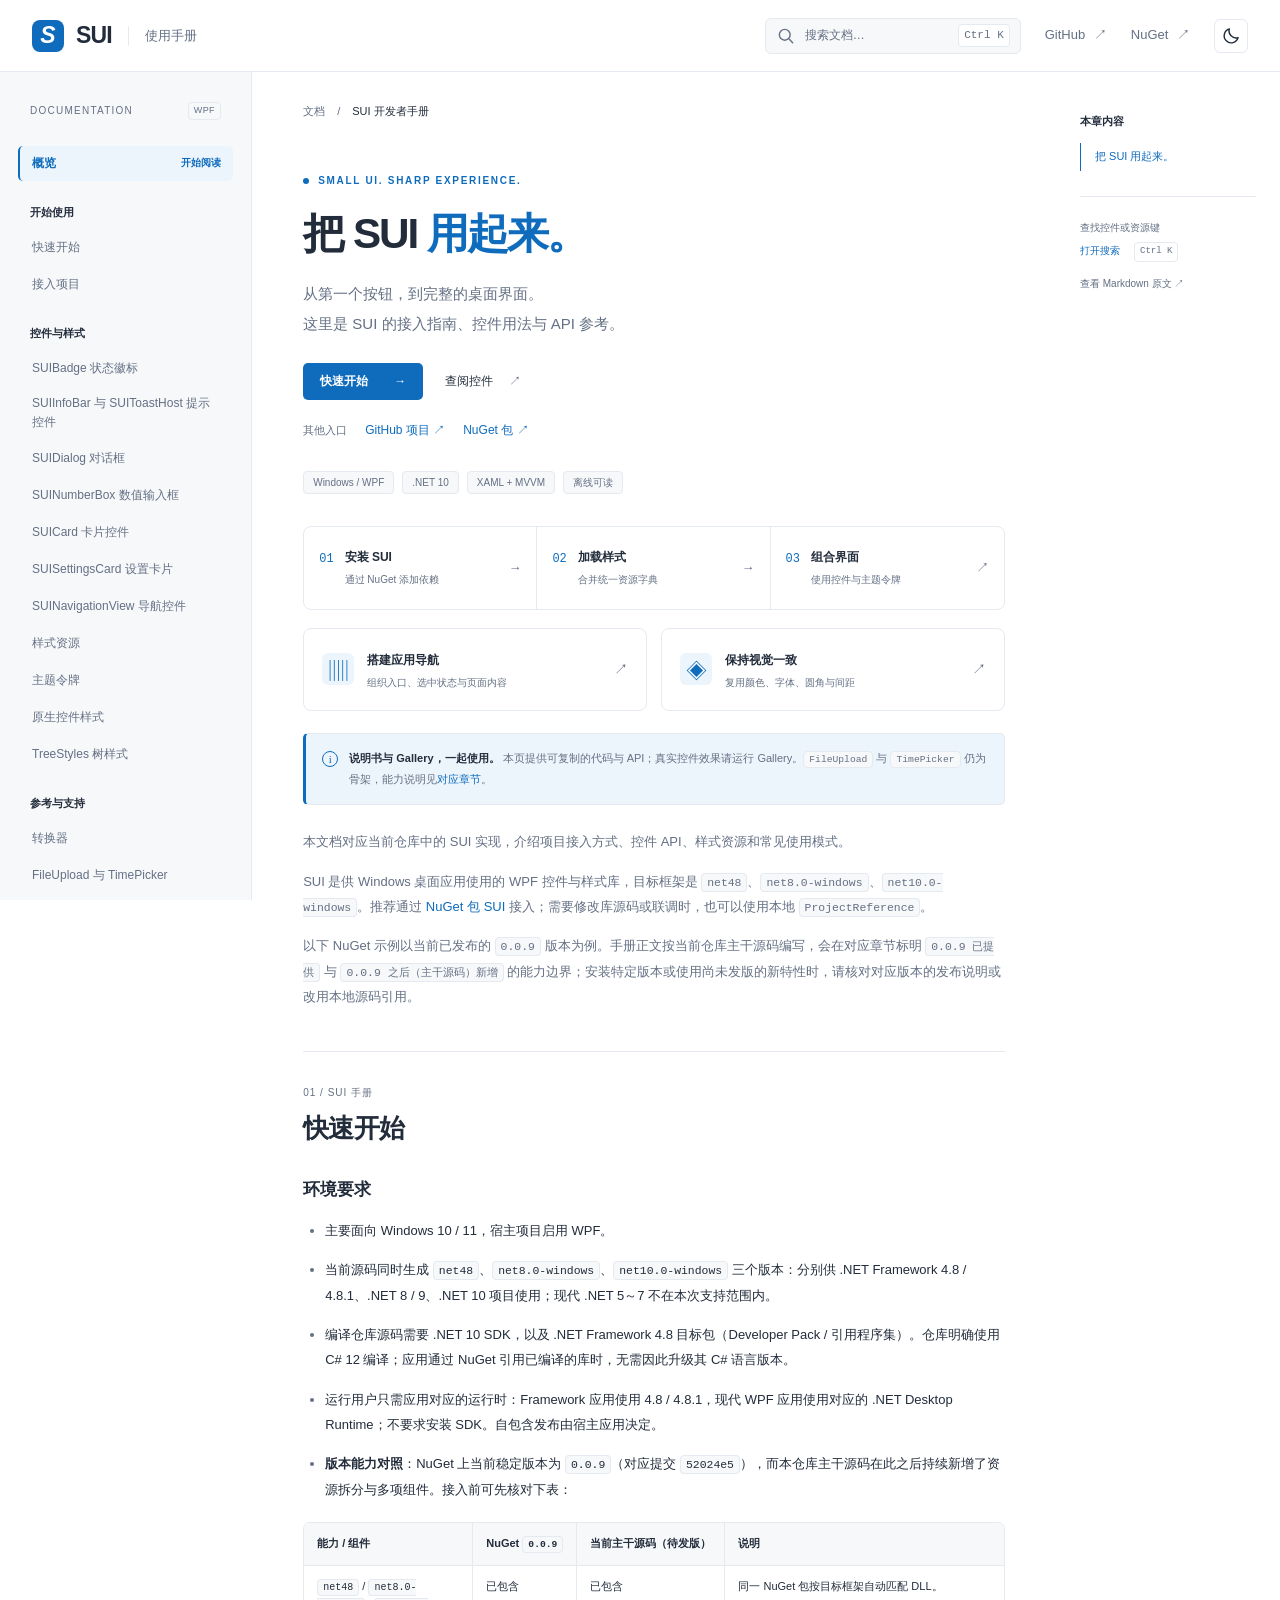
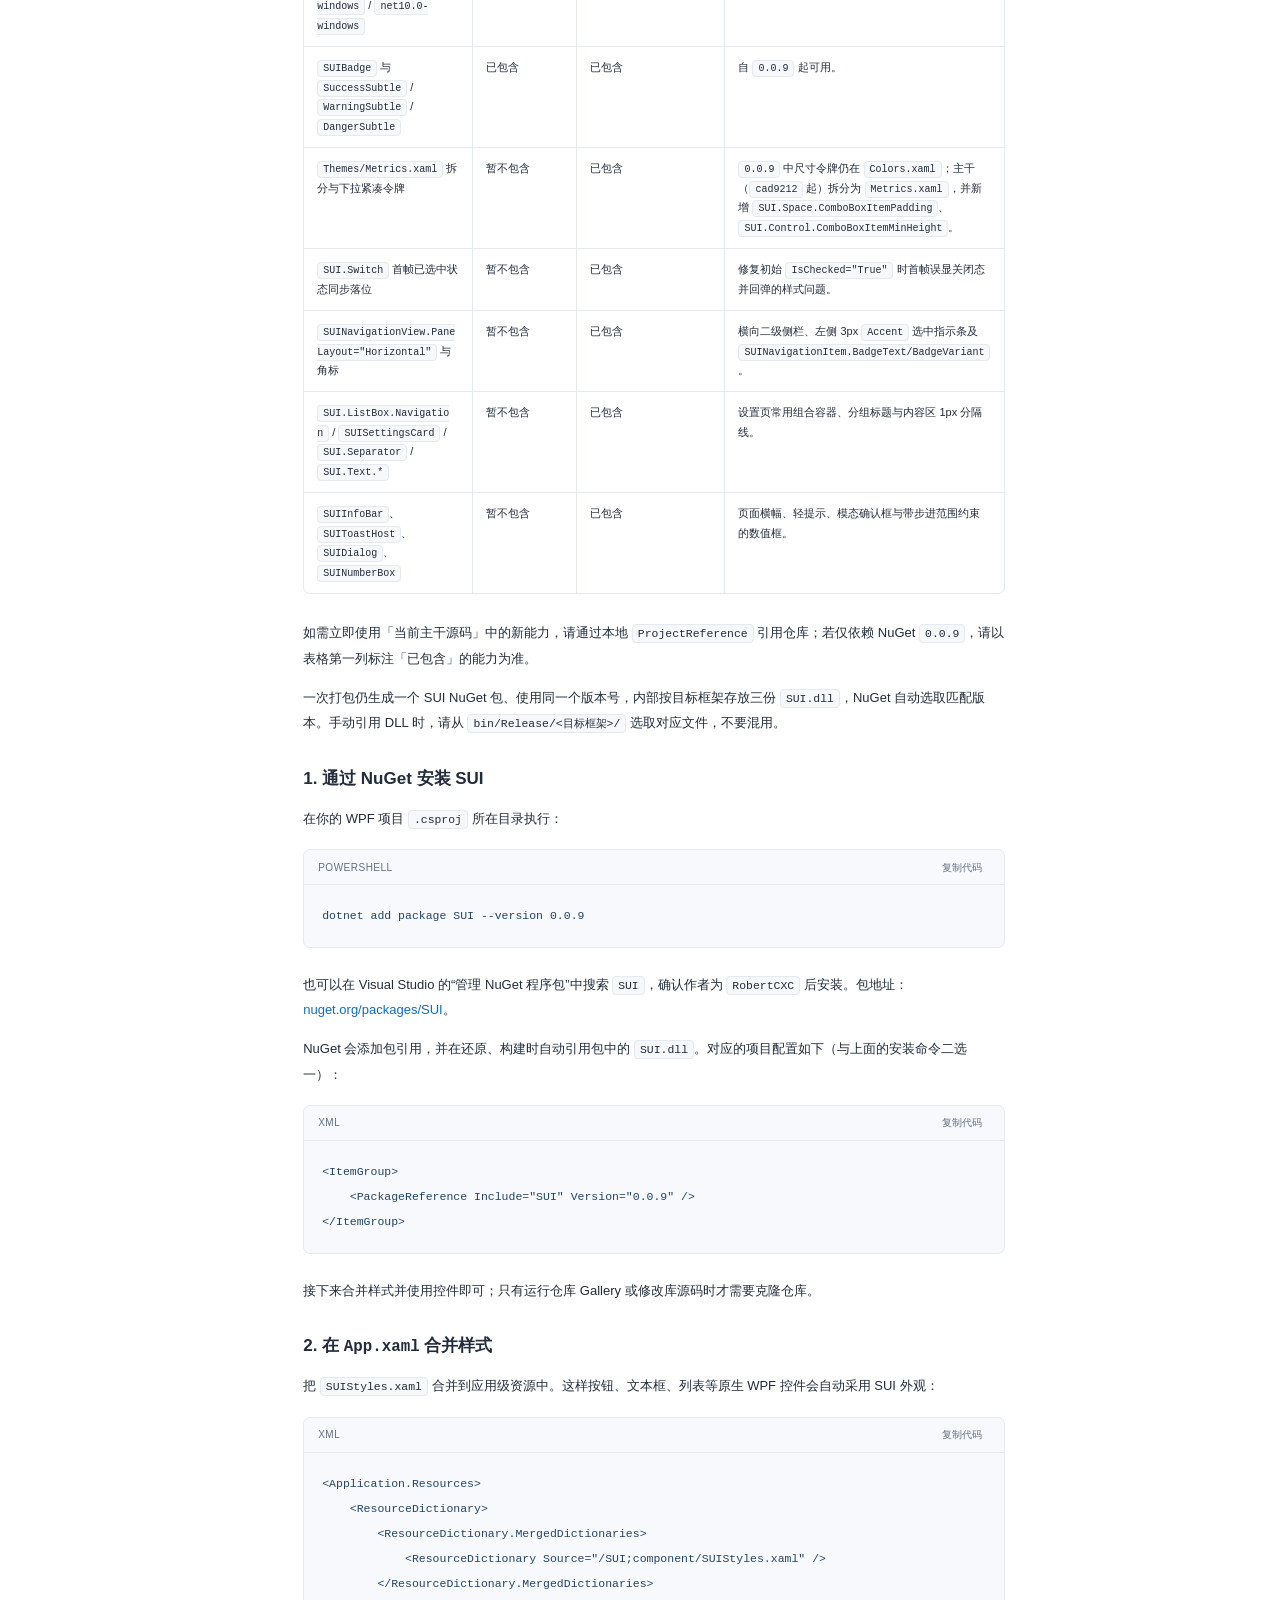
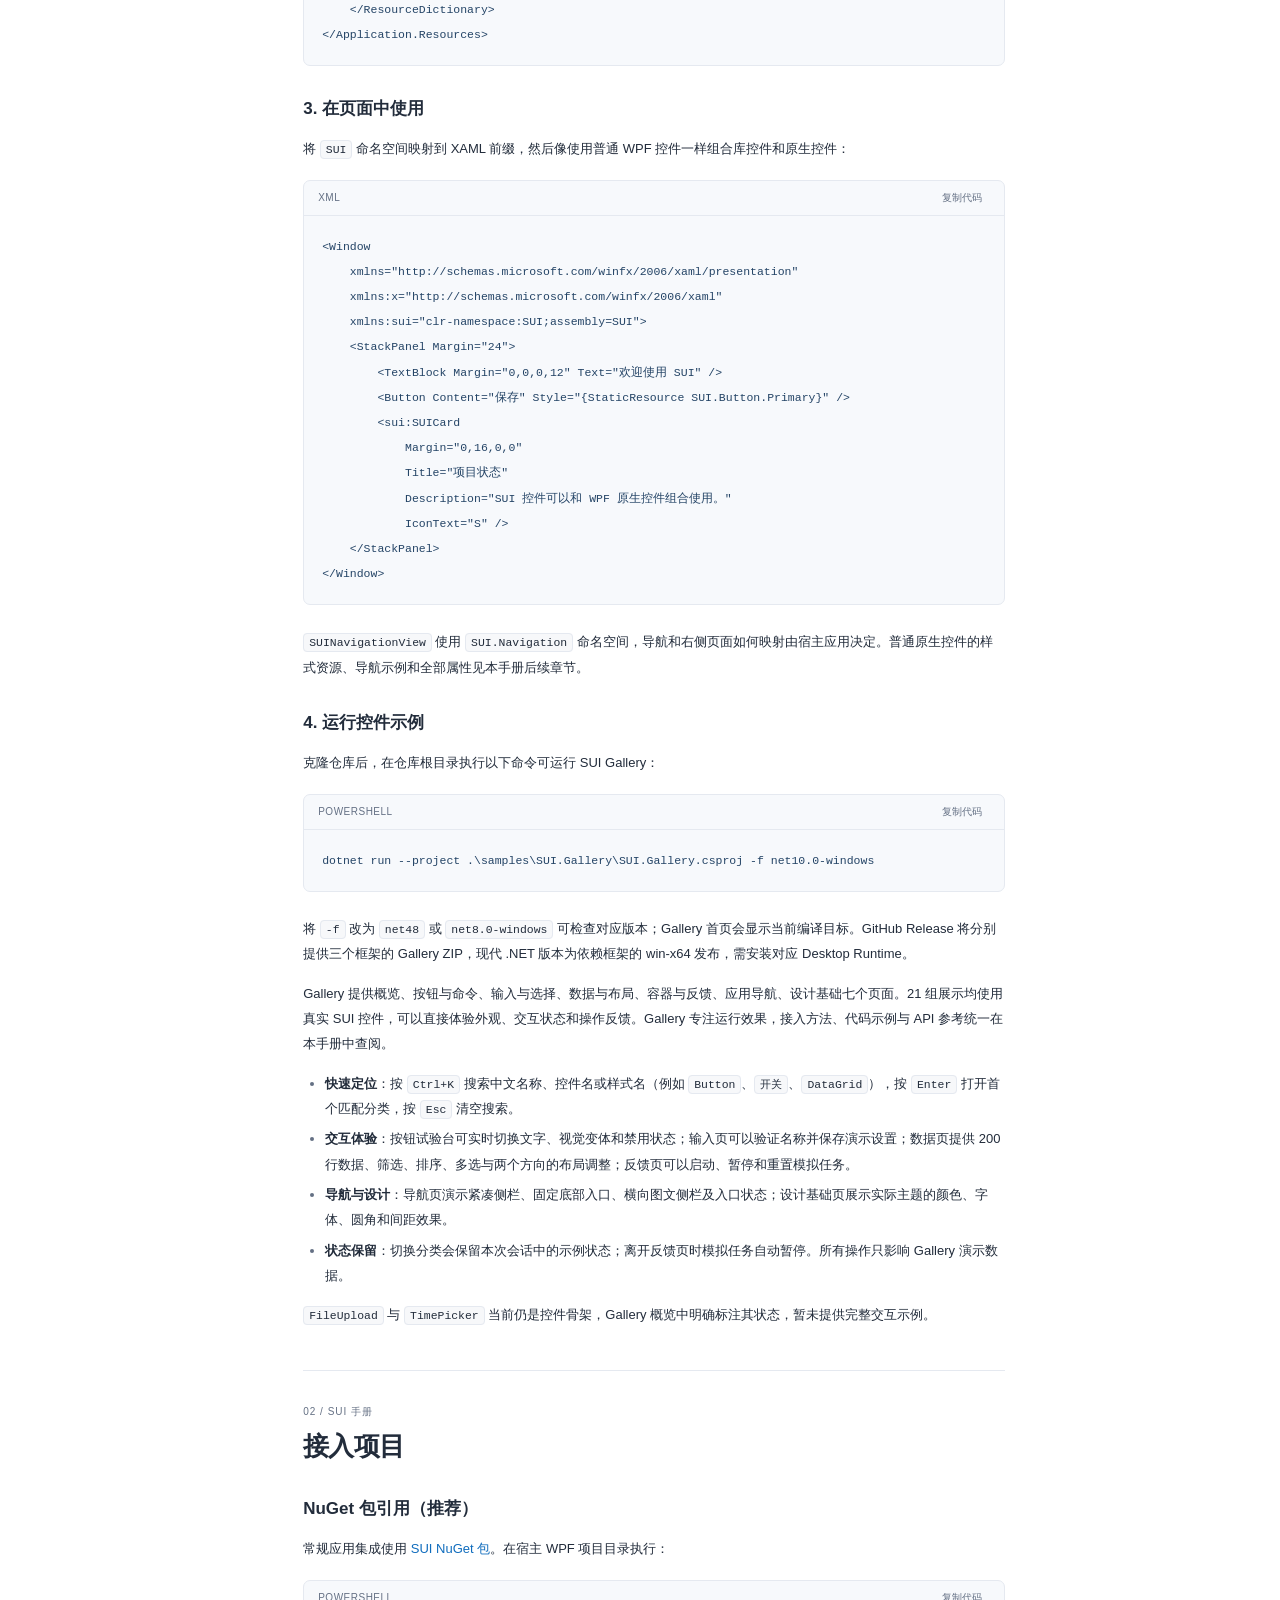
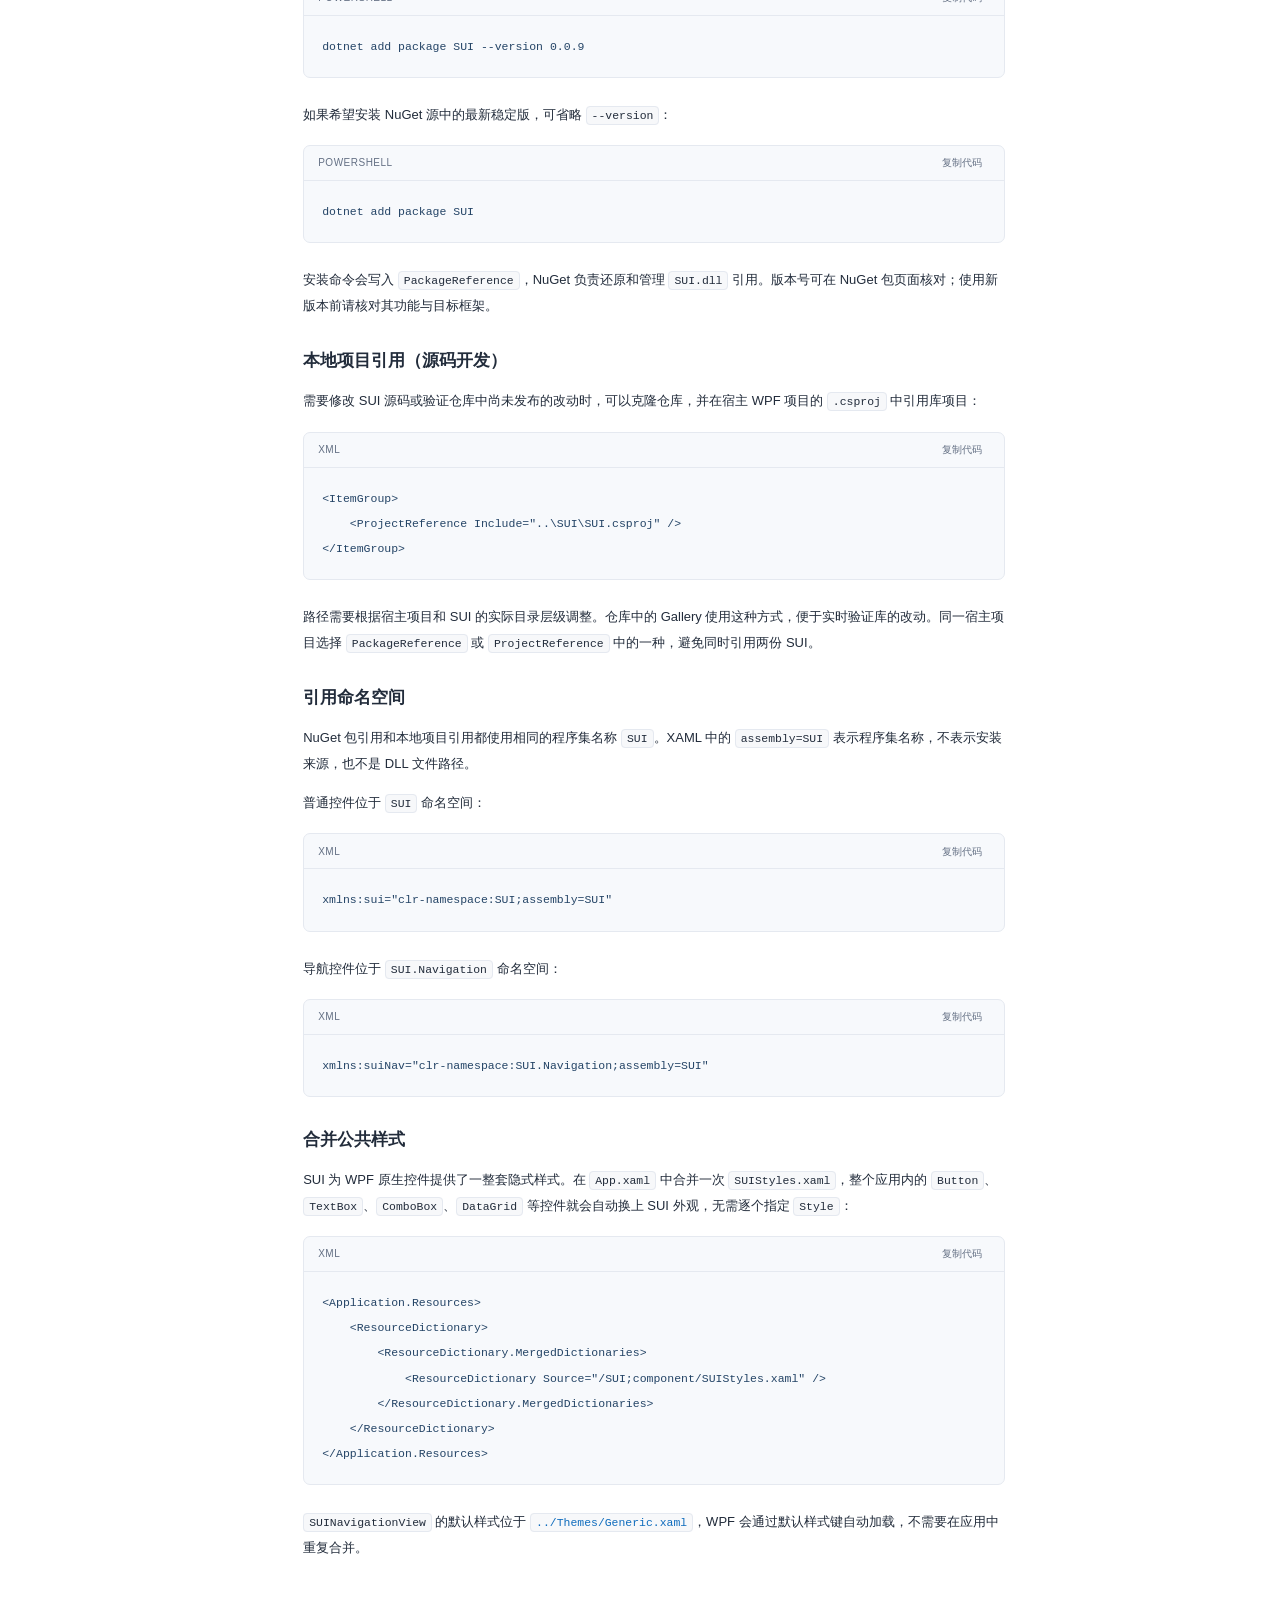
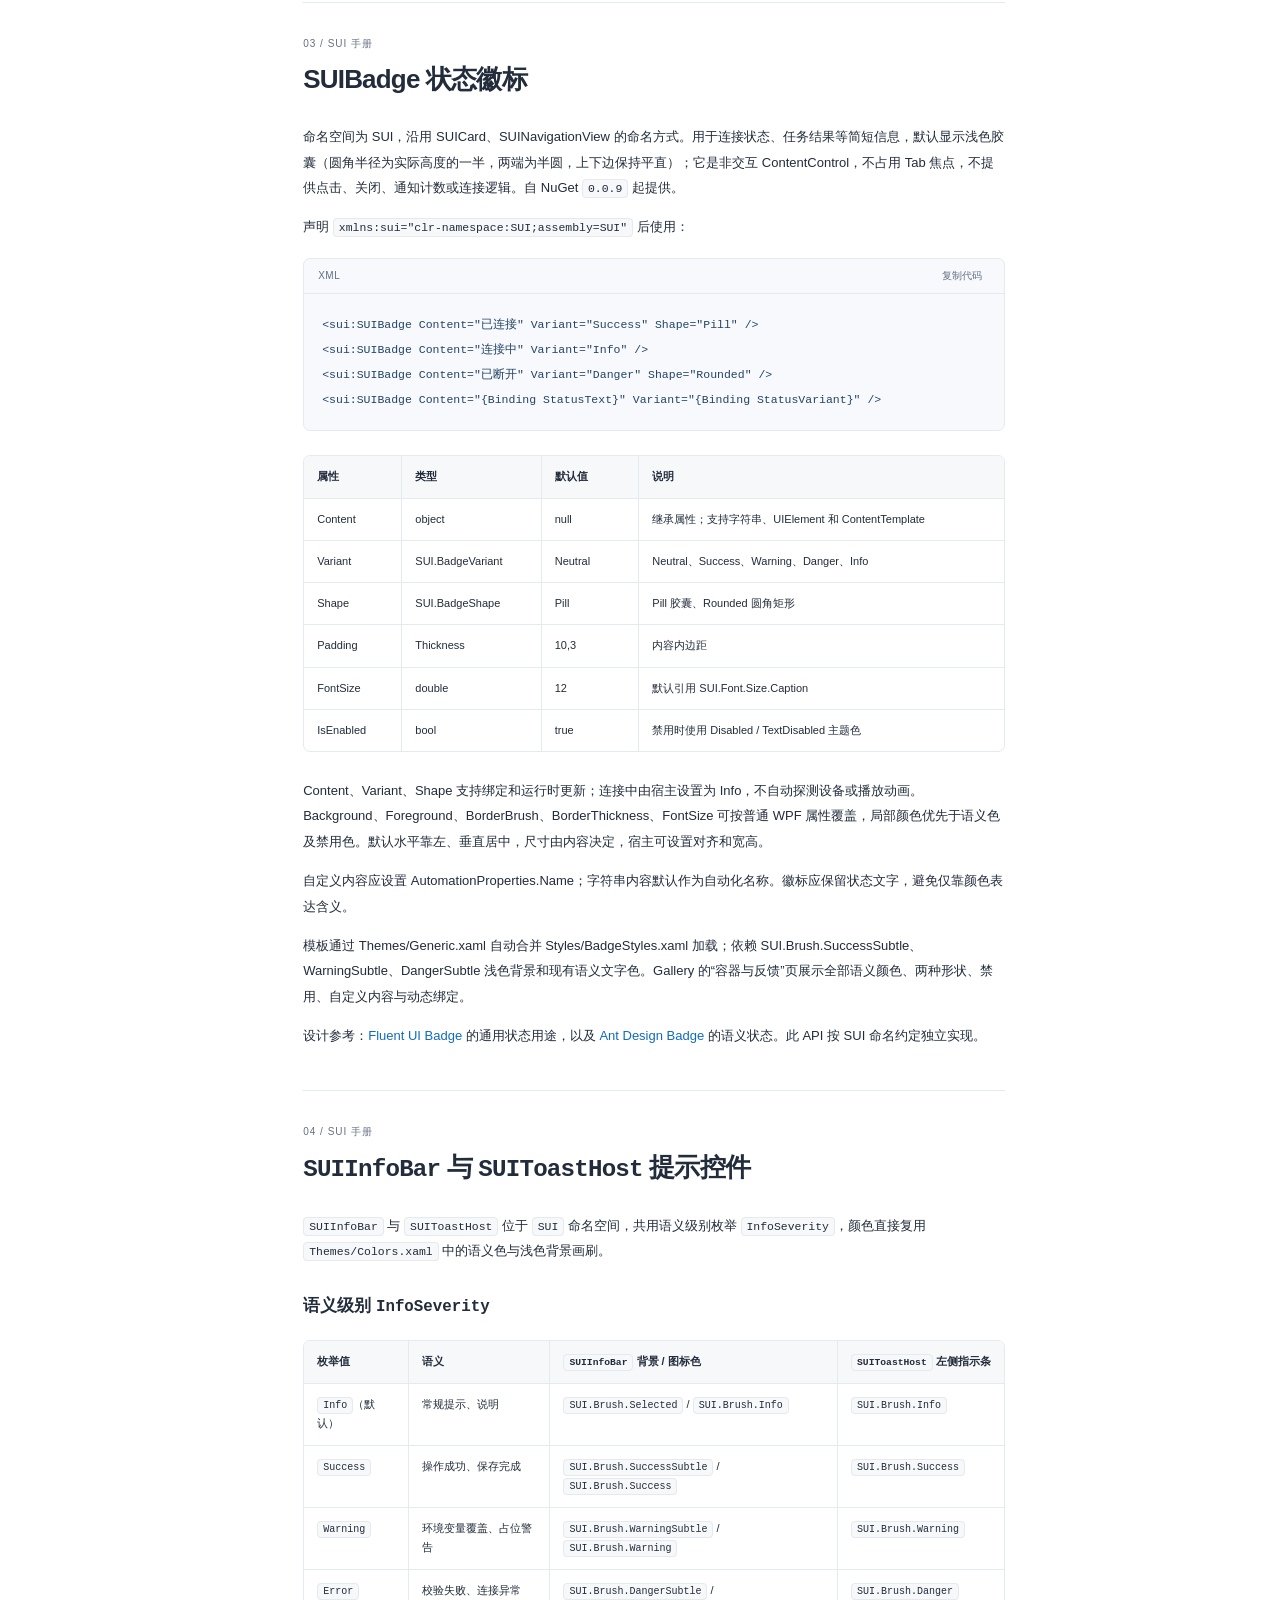
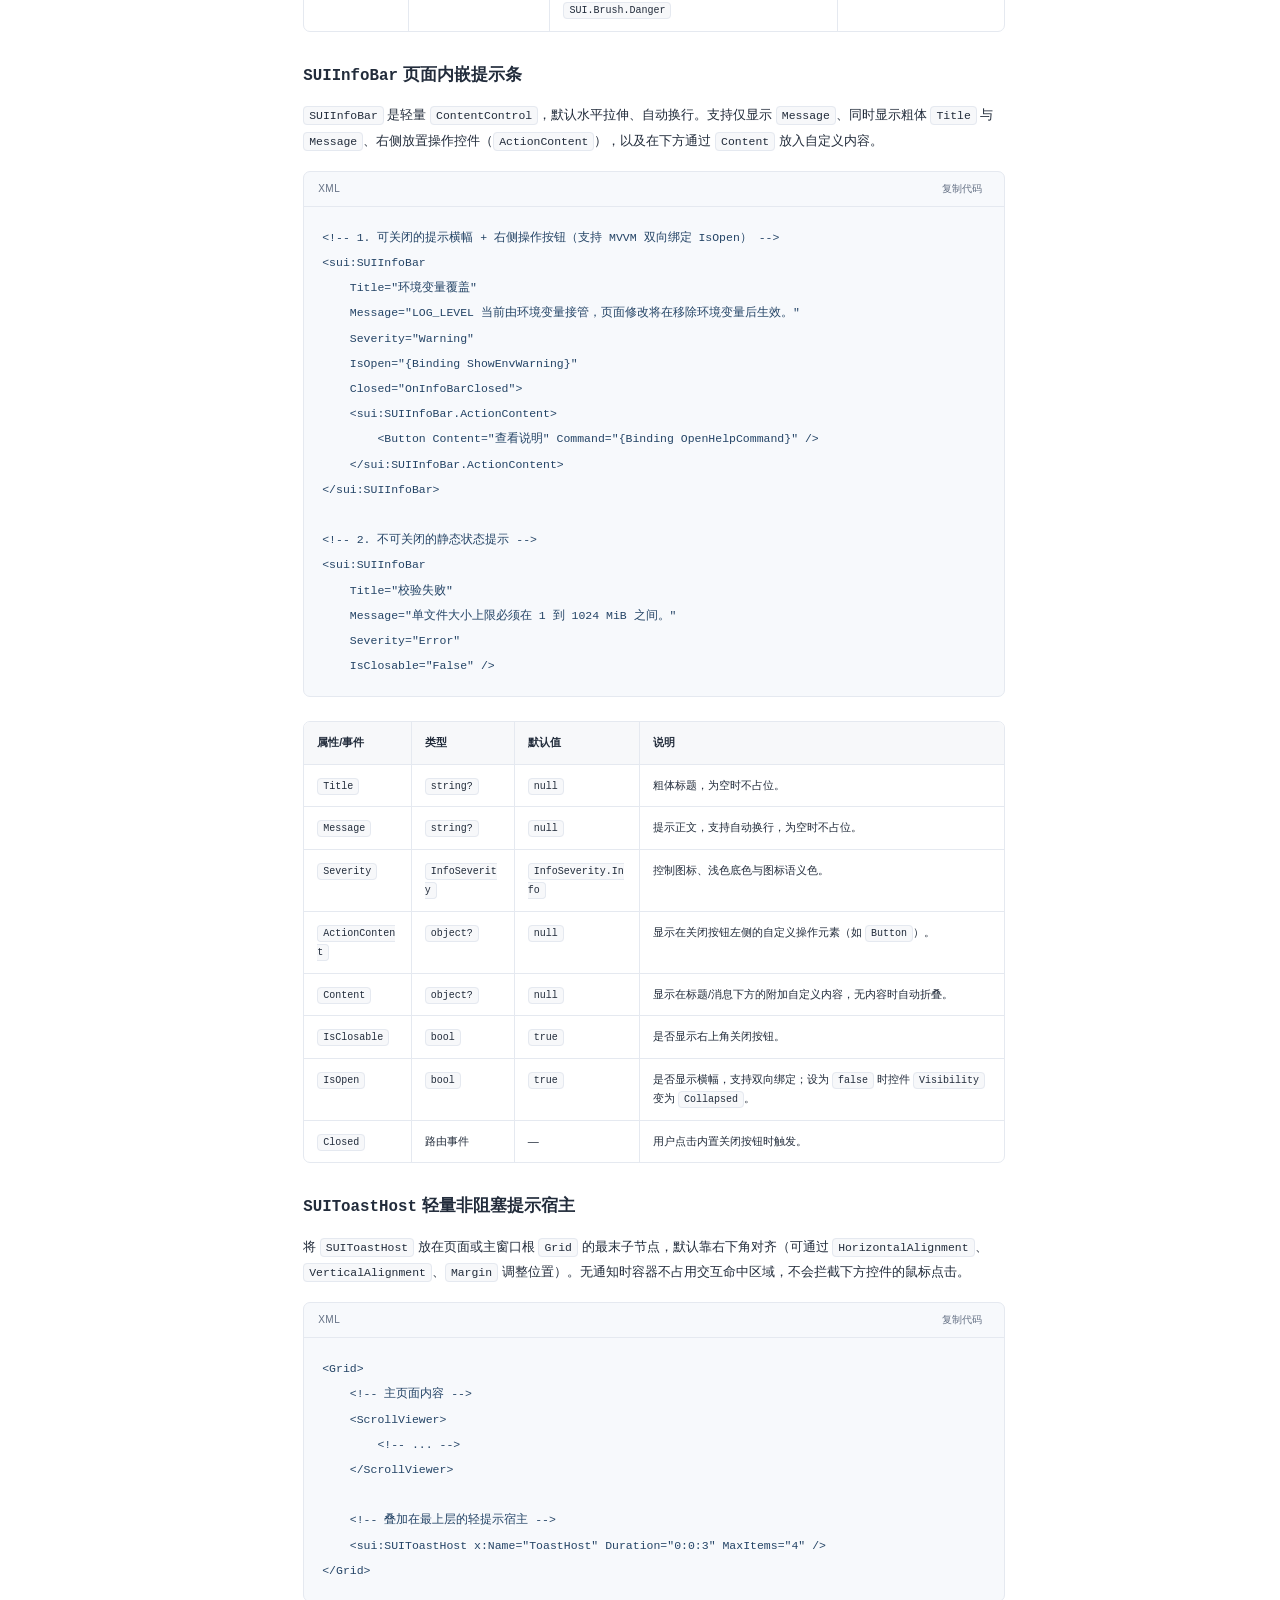
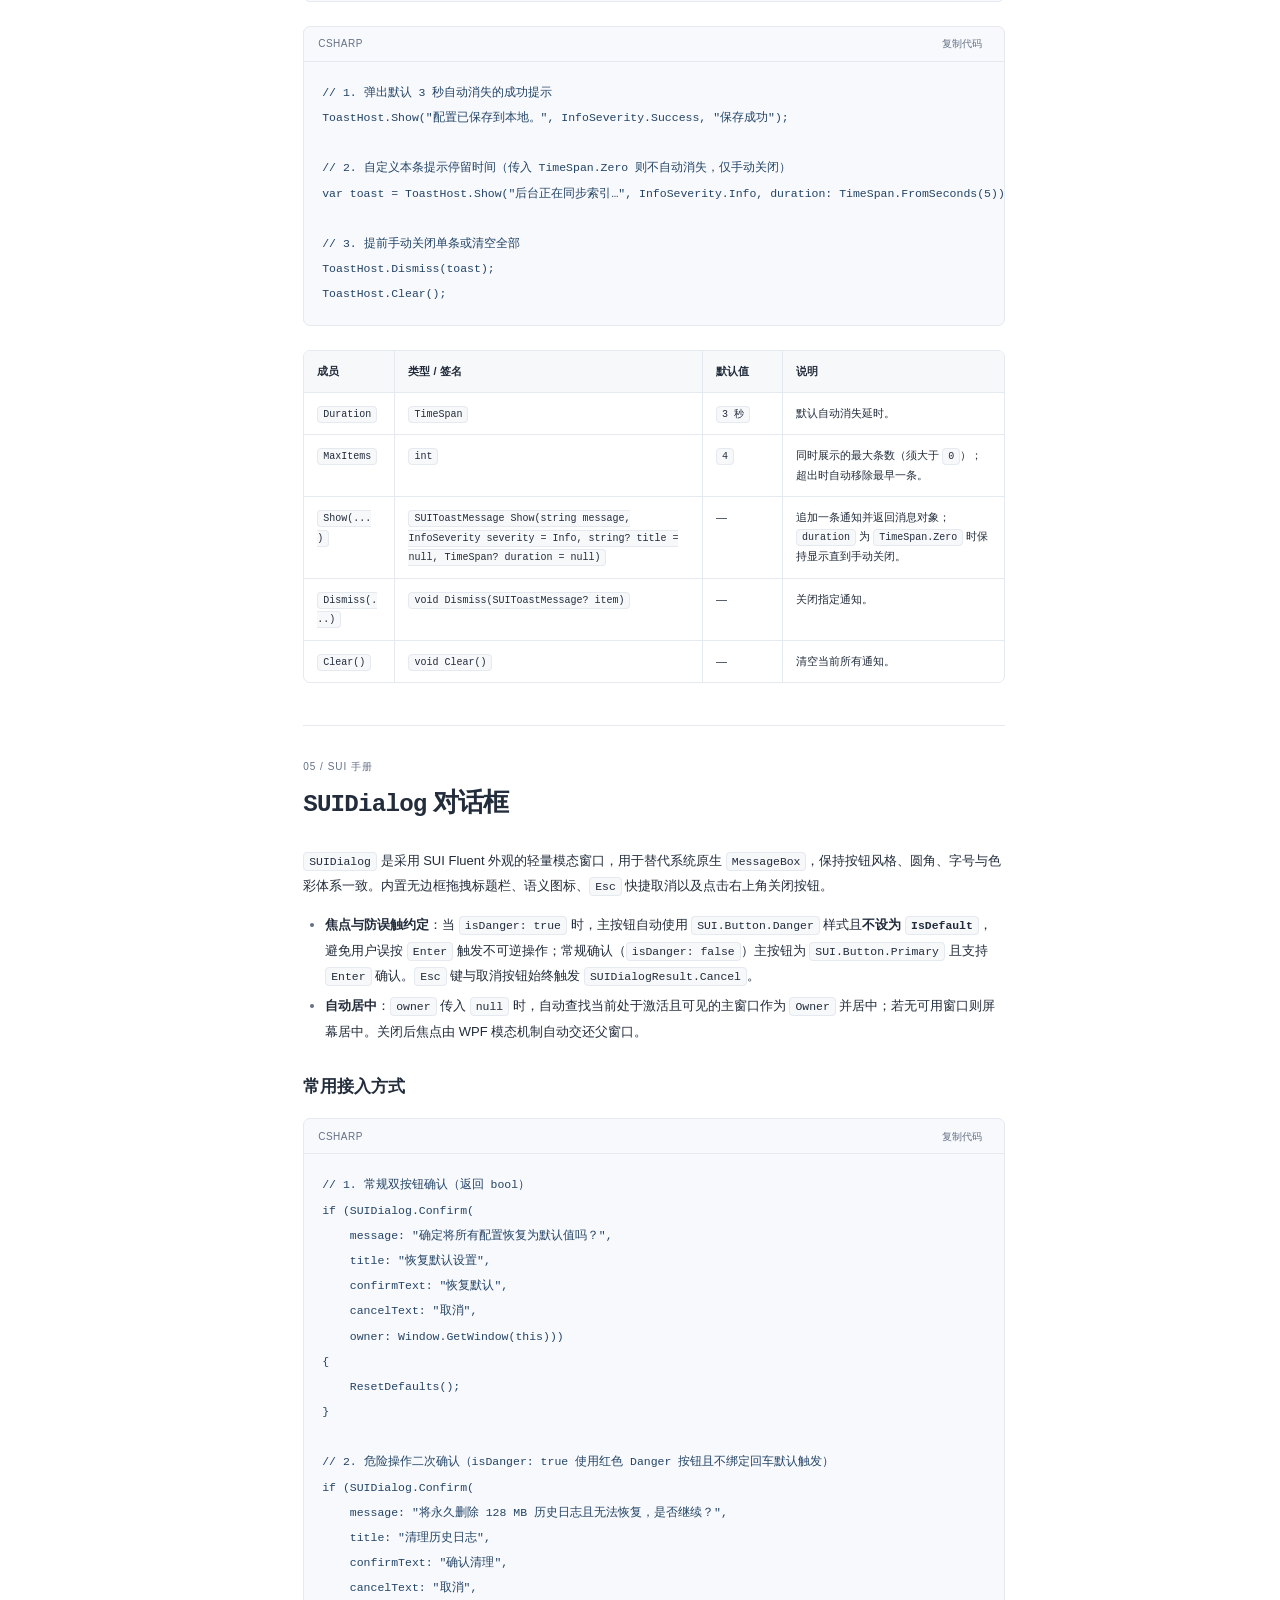
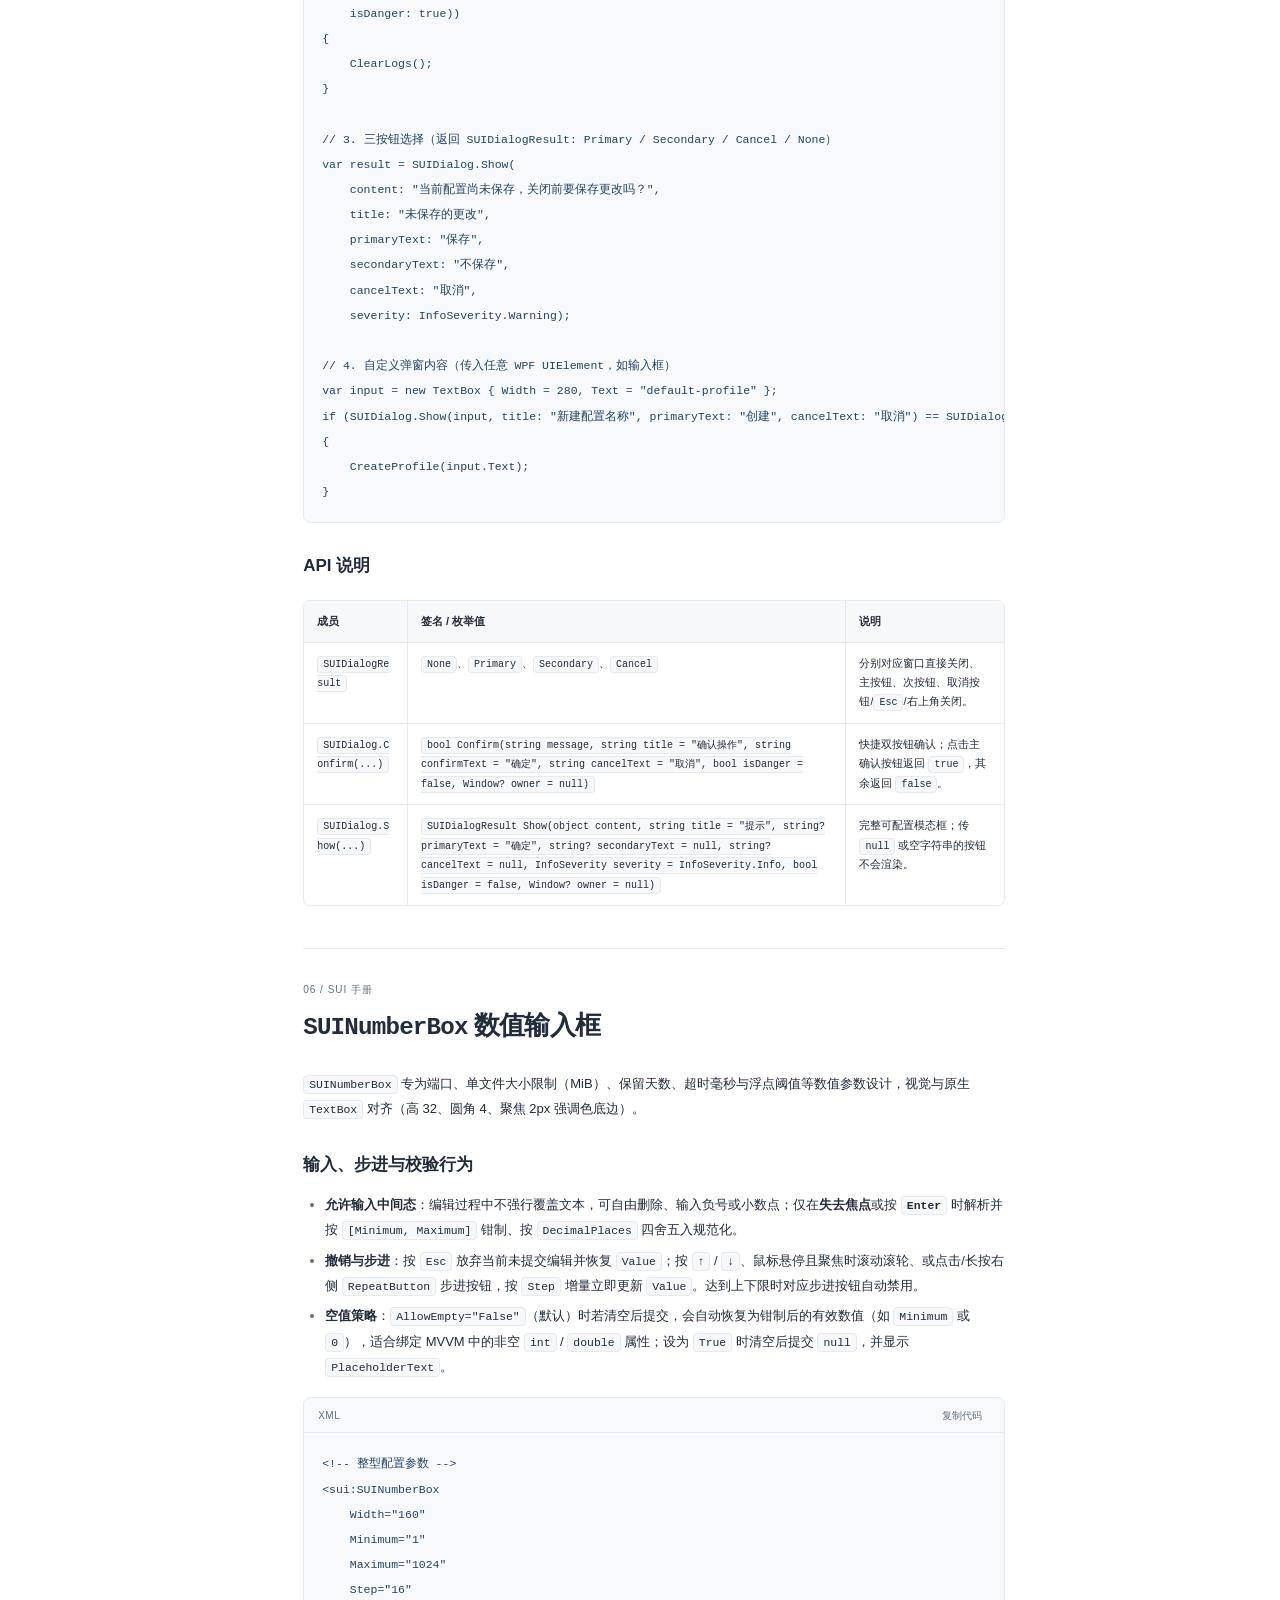
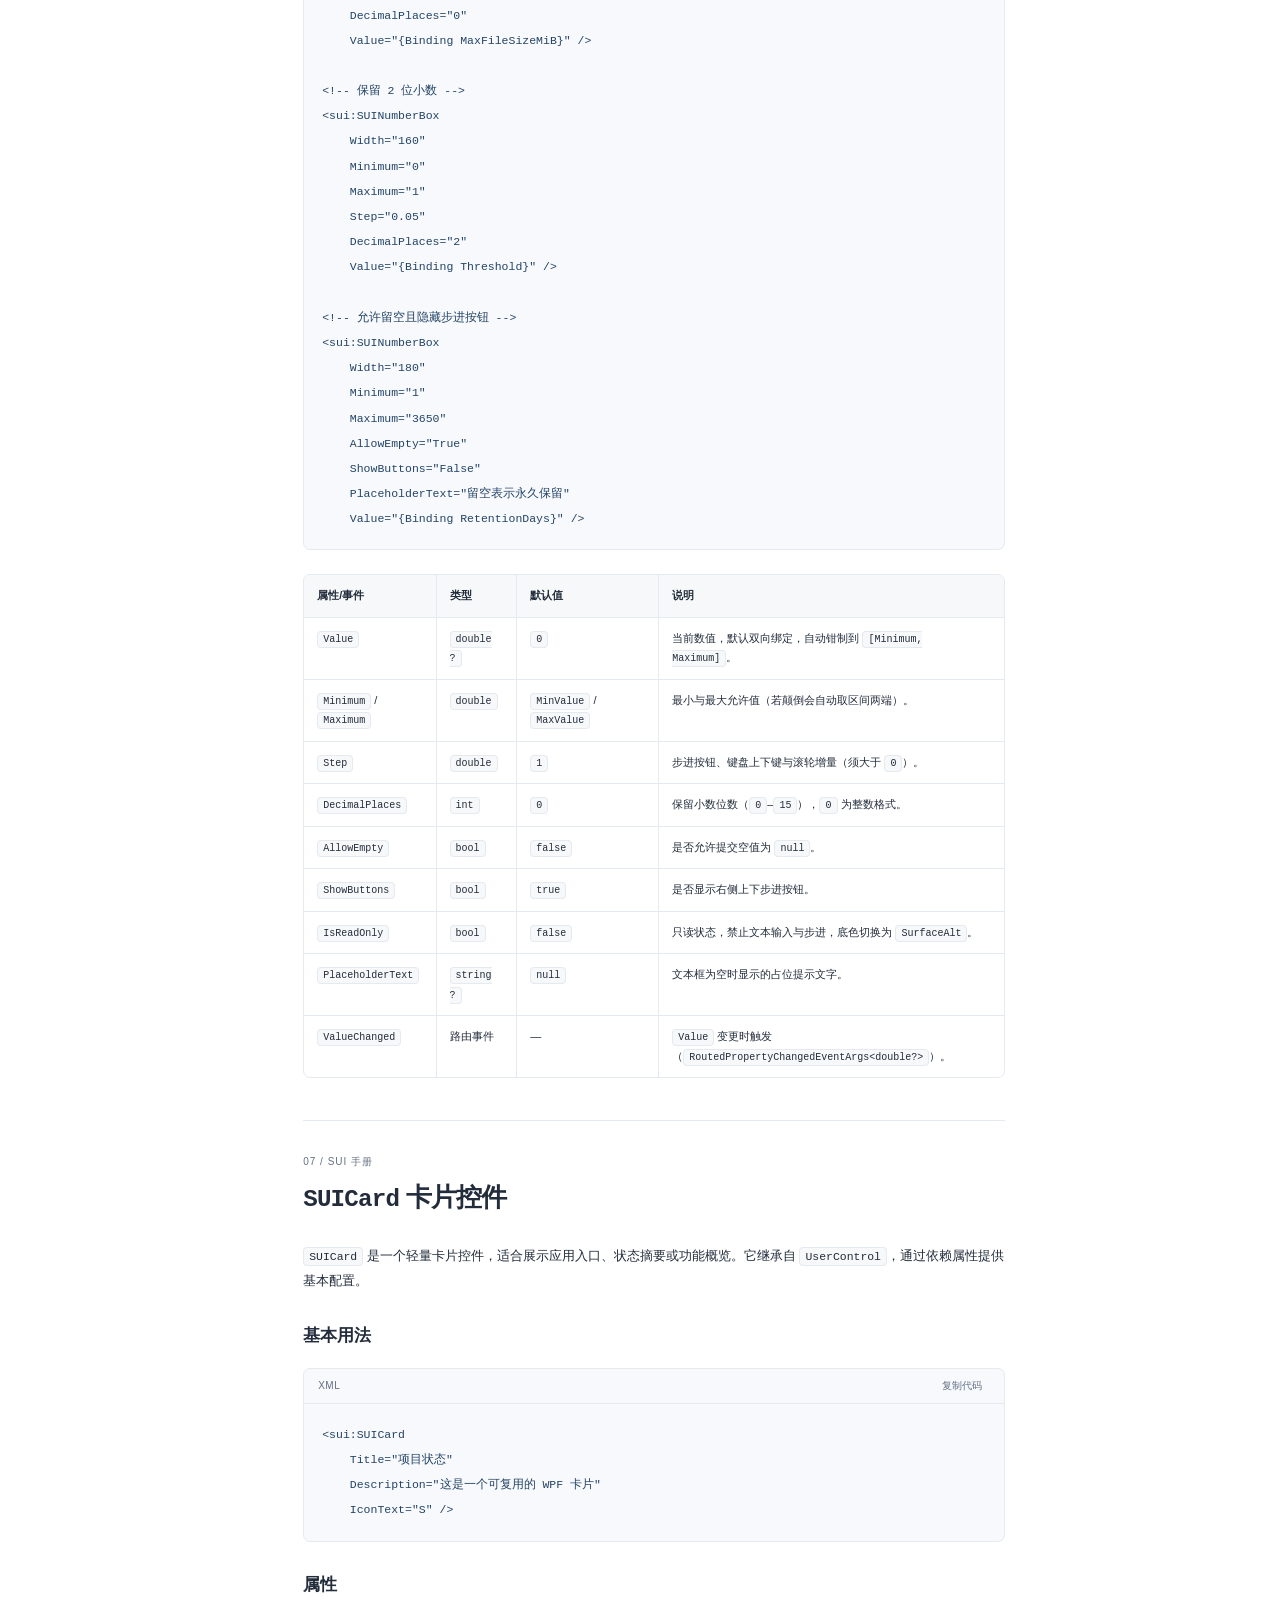
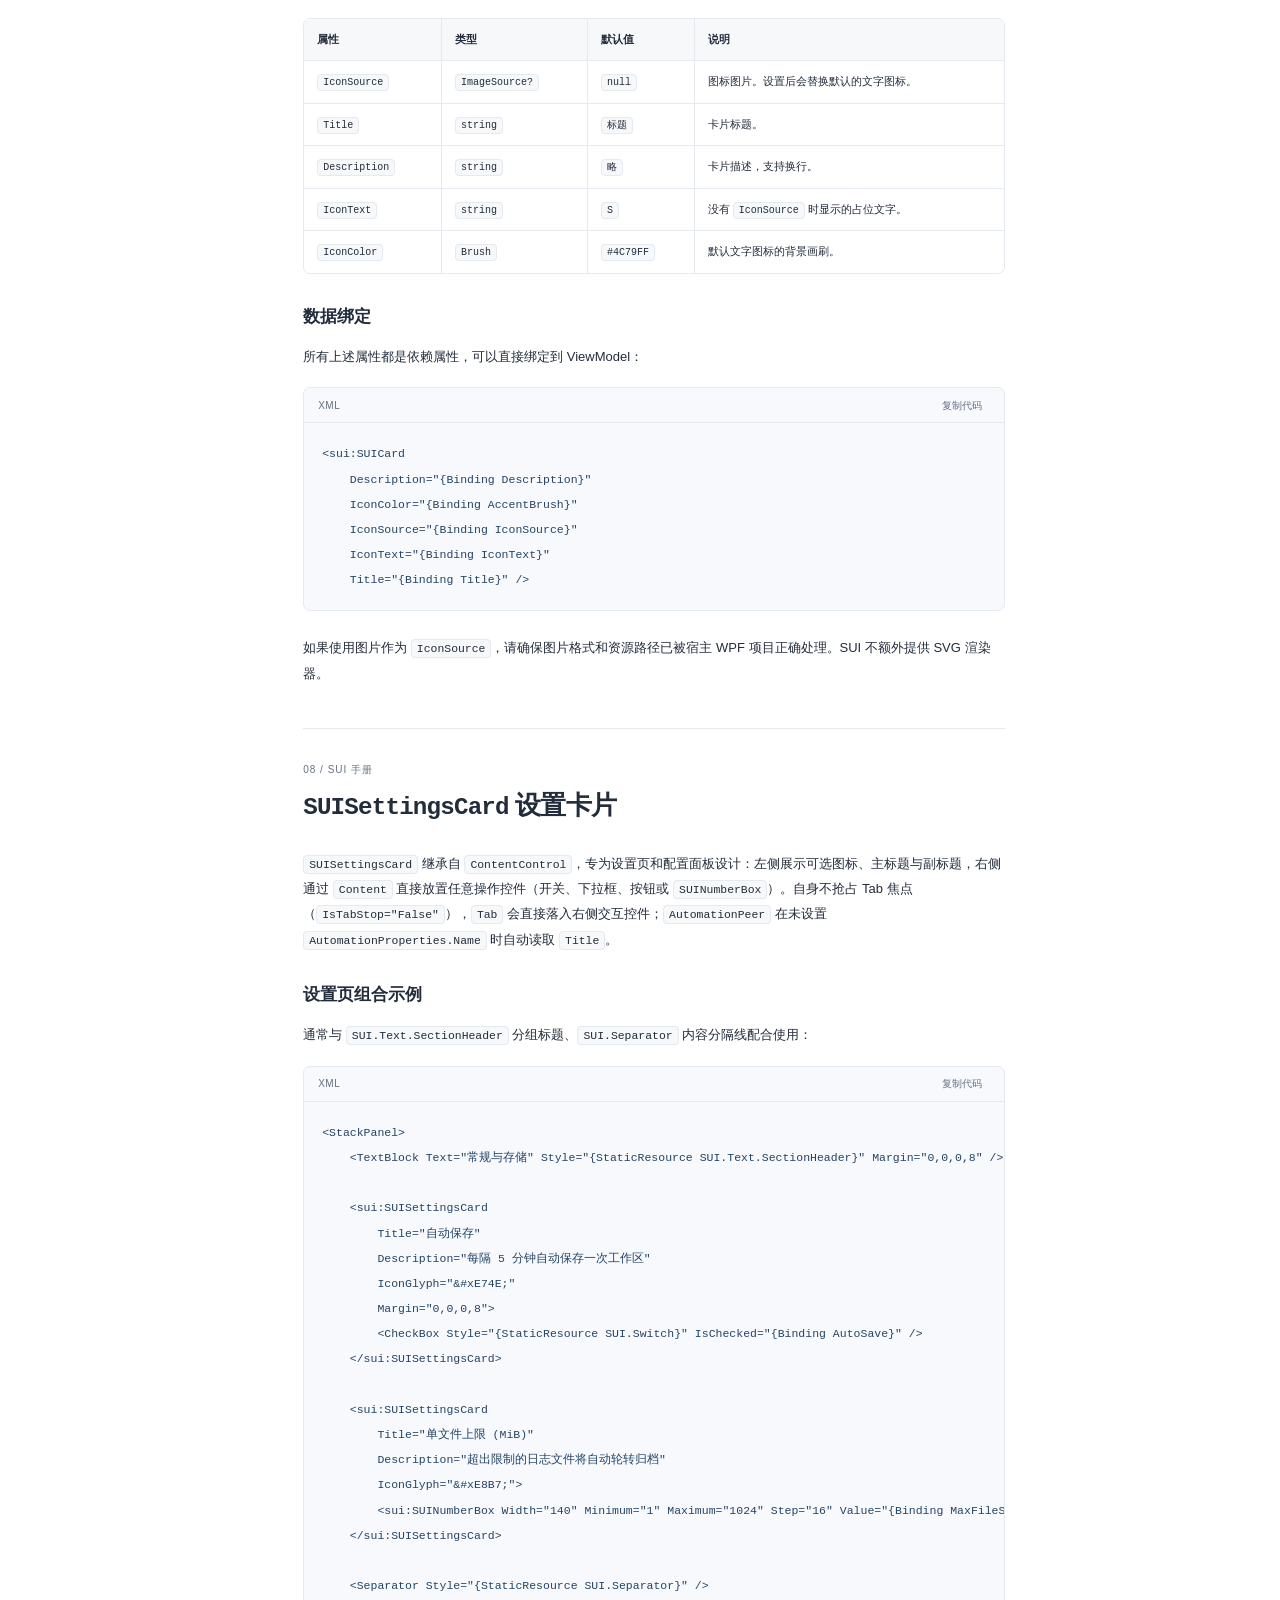
==== commit 98badc83: "复核代码边界细节并大幅完善使用手册与网页说明书 变更目的：修复 Review 发现的控件细节边界，并将使用手册中的版本对照、新增控件 API、交互行为及完整示例代码补充详尽。  主要内容： - Con" ====
--- a/docs/index.html
+++ b/docs/index.html
@@ -64,9 +64,64 @@
 </li>
 <li><p>运行用户只需应用对应的运行时：Framework 应用使用 4.8 / 4.8.1，现代 WPF 应用使用对应的 .NET Desktop Runtime；不要求安装 SDK。自包含发布由宿主应用决定。</p>
 </li>
-<li><p><strong>版本能力对照</strong>：NuGet <code>0.0.9</code>（基于 <code>v0.0.9</code> / <code>52024e5</code>）已包含多目标框架支持、<code>SUIBadge</code> 以及 <code>SUI.Brush.SuccessSubtle</code> / <code>WarningSubtle</code> / <code>DangerSubtle</code> 浅色语义画刷；<code>Themes/Metrics.xaml</code> 独立拆分、下拉紧凑令牌（<code>cad9212</code>）及 <code>SUIInfoBar</code>、<code>SUIToastHost</code>、<code>SUIDialog</code>、<code>SUINumberBox</code>、<code>SUISettingsCard</code>、横向导航布局（<code>PaneLayout=&quot;Horizontal&quot;</code>）、<code>SUI.ListBox.Navigation</code>、<code>SUI.Separator</code>、<code>SUI.Text.*</code> 等属于 <code>0.0.9</code> 之后主干源码新增，需待后续版本发布或通过 <code>ProjectReference</code> 使用。</p>
+<li><p><strong>版本能力对照</strong>：NuGet 上当前稳定版本为 <code>0.0.9</code>（对应提交 <code>52024e5</code>），而本仓库主干源码在此之后持续新增了资源拆分与多项组件。接入前可先核对下表：</p>
 </li>
 </ul>
+<div class="table-scroll" role="region" aria-label="参考表格，可横向滚动" tabindex="0"><table>
+<thead>
+<tr>
+<th>能力 / 组件</th>
+<th>NuGet <code>0.0.9</code></th>
+<th>当前主干源码（待发版）</th>
+<th>说明</th>
+</tr>
+</thead>
+<tbody>
+<tr>
+<td><code>net48</code> / <code>net8.0-windows</code> / <code>net10.0-windows</code></td>
+<td>已包含</td>
+<td>已包含</td>
+<td>同一 NuGet 包按目标框架自动匹配 DLL。</td>
+</tr>
+<tr>
+<td><code>SUIBadge</code> 与 <code>SuccessSubtle</code> / <code>WarningSubtle</code> / <code>DangerSubtle</code></td>
+<td>已包含</td>
+<td>已包含</td>
+<td>自 <code>0.0.9</code> 起可用。</td>
+</tr>
+<tr>
+<td><code>Themes/Metrics.xaml</code> 拆分与下拉紧凑令牌</td>
+<td>暂不包含</td>
+<td>已包含</td>
+<td><code>0.0.9</code> 中尺寸令牌仍在 <code>Colors.xaml</code>；主干（<code>cad9212</code> 起）拆分为 <code>Metrics.xaml</code>，并新增 <code>SUI.Space.ComboBoxItemPadding</code>、<code>SUI.Control.ComboBoxItemMinHeight</code>。</td>
+</tr>
+<tr>
+<td><code>SUI.Switch</code> 首帧已选中状态同步落位</td>
+<td>暂不包含</td>
+<td>已包含</td>
+<td>修复初始 <code>IsChecked=&quot;True&quot;</code> 时首帧误显关闭态并回弹的样式问题。</td>
+</tr>
+<tr>
+<td><code>SUINavigationView.PaneLayout=&quot;Horizontal&quot;</code> 与角标</td>
+<td>暂不包含</td>
+<td>已包含</td>
+<td>横向二级侧栏、左侧 3px <code>Accent</code> 选中指示条及 <code>SUINavigationItem.BadgeText/BadgeVariant</code>。</td>
+</tr>
+<tr>
+<td><code>SUI.ListBox.Navigation</code> / <code>SUISettingsCard</code> / <code>SUI.Separator</code> / <code>SUI.Text.*</code></td>
+<td>暂不包含</td>
+<td>已包含</td>
+<td>设置页常用组合容器、分组标题与内容区 1px 分隔线。</td>
+</tr>
+<tr>
+<td><code>SUIInfoBar</code>、<code>SUIToastHost</code>、<code>SUIDialog</code>、<code>SUINumberBox</code></td>
+<td>暂不包含</td>
+<td>已包含</td>
+<td>页面横幅、轻提示、模态确认框与带步进范围约束的数值框。</td>
+</tr>
+</tbody>
+</table></div>
+<p>如需立即使用「当前主干源码」中的新能力，请通过本地 <code>ProjectReference</code> 引用仓库；若仅依赖 NuGet <code>0.0.9</code>，请以表格第一列标注「已包含」的能力为准。</p>
 <p>一次打包仍生成一个 SUI NuGet 包、使用同一个版本号，内部按目标框架存放三份 <code>SUI.dll</code>，NuGet 自动选取匹配版本。手动引用 DLL 时，请从 <code>bin/Release/&lt;目标框架&gt;/</code> 选取对应文件，不要混用。</p>
 <h3 id="1-通过-nuget-安装-sui">1. 通过 NuGet 安装 SUI<a class="heading-link" href="#1-通过-nuget-安装-sui" aria-label="链接到：1. 通过 NuGet 安装 SUI">#</a></h3>
 <p>在你的 WPF 项目 <code>.csproj</code> 所在目录执行：</p>
@@ -219,68 +274,298 @@
 <p>设计参考：<a href="https://learn.microsoft.com/en-us/fluent-ui/web-components/components/badge">Fluent UI Badge</a> 的通用状态用途，以及 <a href="https://ant.design/components/badge">Ant Design Badge</a> 的语义状态。此 API 按 SUI 命名约定独立实现。</p>
 </section>
 <section class="doc-section" aria-labelledby="suiinfobar-与-suitoasthost-提示控件"><div class="section-number">04 / SUI 手册</div><h2 id="suiinfobar-与-suitoasthost-提示控件"><code>SUIInfoBar</code> 与 <code>SUIToastHost</code> 提示控件<a class="heading-link" href="#suiinfobar-与-suitoasthost-提示控件" aria-label="链接到：SUIInfoBar 与 SUIToastHost 提示控件">#</a></h2>
-<p><code>SUIInfoBar</code> 用于页面内嵌横幅提示（成功、警告、错误、常规说明），支持可选标题、右侧操作区与关闭按钮；<code>SUIToastHost</code> 可叠加放在页面或窗口顶层 <code>Grid</code> 中，提供非阻塞、自动消失的轻提示。二者共用 <code>InfoSeverity</code>（<code>Info</code>、<code>Success</code>、<code>Warning</code>、<code>Error</code>）。</p>
-<div class="code-block"><div class="code-toolbar"><span>xml</span><button type="button" class="copy-button" hidden>复制代码</button></div><pre tabindex="0" aria-label="xml 代码示例"><code class="language-xml">&lt;!-- 页面内嵌横幅 --&gt;
+<p><code>SUIInfoBar</code> 与 <code>SUIToastHost</code> 位于 <code>SUI</code> 命名空间，共用语义级别枚举 <code>InfoSeverity</code>，颜色直接复用 <code>Themes/Colors.xaml</code> 中的语义色与浅色背景画刷。</p>
+<h3 id="语义级别-infoseverity">语义级别 <code>InfoSeverity</code><a class="heading-link" href="#语义级别-infoseverity" aria-label="链接到：语义级别 InfoSeverity">#</a></h3>
+<div class="table-scroll" role="region" aria-label="参考表格，可横向滚动" tabindex="0"><table>
+<thead>
+<tr>
+<th>枚举值</th>
+<th>语义</th>
+<th><code>SUIInfoBar</code> 背景 / 图标色</th>
+<th><code>SUIToastHost</code> 左侧指示条</th>
+</tr>
+</thead>
+<tbody>
+<tr>
+<td><code>Info</code>（默认）</td>
+<td>常规提示、说明</td>
+<td><code>SUI.Brush.Selected</code> / <code>SUI.Brush.Info</code></td>
+<td><code>SUI.Brush.Info</code></td>
+</tr>
+<tr>
+<td><code>Success</code></td>
+<td>操作成功、保存完成</td>
+<td><code>SUI.Brush.SuccessSubtle</code> / <code>SUI.Brush.Success</code></td>
+<td><code>SUI.Brush.Success</code></td>
+</tr>
+<tr>
+<td><code>Warning</code></td>
+<td>环境变量覆盖、占位警告</td>
+<td><code>SUI.Brush.WarningSubtle</code> / <code>SUI.Brush.Warning</code></td>
+<td><code>SUI.Brush.Warning</code></td>
+</tr>
+<tr>
+<td><code>Error</code></td>
+<td>校验失败、连接异常</td>
+<td><code>SUI.Brush.DangerSubtle</code> / <code>SUI.Brush.Danger</code></td>
+<td><code>SUI.Brush.Danger</code></td>
+</tr>
+</tbody>
+</table></div>
+<h3 id="suiinfobar-页面内嵌提示条"><code>SUIInfoBar</code> 页面内嵌提示条<a class="heading-link" href="#suiinfobar-页面内嵌提示条" aria-label="链接到：SUIInfoBar 页面内嵌提示条">#</a></h3>
+<p><code>SUIInfoBar</code> 是轻量 <code>ContentControl</code>，默认水平拉伸、自动换行。支持仅显示 <code>Message</code>、同时显示粗体 <code>Title</code> 与 <code>Message</code>、右侧放置操作控件（<code>ActionContent</code>），以及在下方通过 <code>Content</code> 放入自定义内容。</p>
+<div class="code-block"><div class="code-toolbar"><span>xml</span><button type="button" class="copy-button" hidden>复制代码</button></div><pre tabindex="0" aria-label="xml 代码示例"><code class="language-xml">&lt;!-- 1. 可关闭的提示横幅 + 右侧操作按钮（支持 MVVM 双向绑定 IsOpen） --&gt;
 &lt;sui:SUIInfoBar
     Title=&quot;环境变量覆盖&quot;
-    Message=&quot;LOG_LEVEL 当前受环境变量控制。&quot;
+    Message=&quot;LOG_LEVEL 当前由环境变量接管，页面修改将在移除环境变量后生效。&quot;
     Severity=&quot;Warning&quot;
-    IsOpen=&quot;{Binding ShowEnvWarning}&quot; /&gt;
-
-&lt;!-- 叠加层轻提示宿主 --&gt;
-&lt;sui:SUIToastHost x:Name=&quot;ToastHost&quot; Duration=&quot;0:0:3&quot; /&gt;
-</code></pre></div>
-<div class="code-block"><div class="code-toolbar"><span>csharp</span><button type="button" class="copy-button" hidden>复制代码</button></div><pre tabindex="0" aria-label="csharp 代码示例"><code class="language-csharp">ToastHost.Show(&quot;配置已保存&quot;, InfoSeverity.Success, &quot;保存成功&quot;);
+    IsOpen=&quot;{Binding ShowEnvWarning}&quot;
+    Closed=&quot;OnInfoBarClosed&quot;&gt;
+    &lt;sui:SUIInfoBar.ActionContent&gt;
+        &lt;Button Content=&quot;查看说明&quot; Command=&quot;{Binding OpenHelpCommand}&quot; /&gt;
+    &lt;/sui:SUIInfoBar.ActionContent&gt;
+&lt;/sui:SUIInfoBar&gt;
+
+&lt;!-- 2. 不可关闭的静态状态提示 --&gt;
+&lt;sui:SUIInfoBar
+    Title=&quot;校验失败&quot;
+    Message=&quot;单文件大小上限必须在 1 到 1024 MiB 之间。&quot;
+    Severity=&quot;Error&quot;
+    IsClosable=&quot;False&quot; /&gt;
 </code></pre></div>
 <div class="table-scroll" role="region" aria-label="参考表格，可横向滚动" tabindex="0"><table>
 <thead>
 <tr>
-<th>控件</th>
-<th>主要成员</th>
+<th>属性/事件</th>
+<th>类型</th>
+<th>默认值</th>
 <th>说明</th>
 </tr>
 </thead>
 <tbody>
 <tr>
-<td><code>SUIInfoBar</code></td>
-<td><code>Title</code>、<code>Message</code>、<code>Severity</code>、<code>ActionContent</code>、<code>IsClosable</code>、<code>IsOpen</code>、<code>Closed</code></td>
-<td>默认 <code>IsOpen=&quot;True&quot;</code>、<code>IsClosable=&quot;True&quot;</code>；点击关闭会将 <code>IsOpen</code> 设为 <code>false</code> 并触发 <code>Closed</code>。</td>
-</tr>
-<tr>
-<td><code>SUIToastHost</code></td>
-<td><code>Duration</code>（默认 3 秒）、<code>MaxItems</code>（默认 4）、<code>Show(...)</code>、<code>Dismiss(...)</code>、<code>Clear()</code></td>
-<td>超过 <code>MaxItems</code> 时自动移除最早一条，空宿主不拦截鼠标点击。</td>
+<td><code>Title</code></td>
+<td><code>string?</code></td>
+<td><code>null</code></td>
+<td>粗体标题，为空时不占位。</td>
+</tr>
+<tr>
+<td><code>Message</code></td>
+<td><code>string?</code></td>
+<td><code>null</code></td>
+<td>提示正文，支持自动换行，为空时不占位。</td>
+</tr>
+<tr>
+<td><code>Severity</code></td>
+<td><code>InfoSeverity</code></td>
+<td><code>InfoSeverity.Info</code></td>
+<td>控制图标、浅色底色与图标语义色。</td>
+</tr>
+<tr>
+<td><code>ActionContent</code></td>
+<td><code>object?</code></td>
+<td><code>null</code></td>
+<td>显示在关闭按钮左侧的自定义操作元素（如 <code>Button</code>）。</td>
+</tr>
+<tr>
+<td><code>Content</code></td>
+<td><code>object?</code></td>
+<td><code>null</code></td>
+<td>显示在标题/消息下方的附加自定义内容，无内容时自动折叠。</td>
+</tr>
+<tr>
+<td><code>IsClosable</code></td>
+<td><code>bool</code></td>
+<td><code>true</code></td>
+<td>是否显示右上角关闭按钮。</td>
+</tr>
+<tr>
+<td><code>IsOpen</code></td>
+<td><code>bool</code></td>
+<td><code>true</code></td>
+<td>是否显示横幅，支持双向绑定；设为 <code>false</code> 时控件 <code>Visibility</code> 变为 <code>Collapsed</code>。</td>
+</tr>
+<tr>
+<td><code>Closed</code></td>
+<td>路由事件</td>
+<td>—</td>
+<td>用户点击内置关闭按钮时触发。</td>
+</tr>
+</tbody>
+</table></div>
+<h3 id="suitoasthost-轻量非阻塞提示宿主"><code>SUIToastHost</code> 轻量非阻塞提示宿主<a class="heading-link" href="#suitoasthost-轻量非阻塞提示宿主" aria-label="链接到：SUIToastHost 轻量非阻塞提示宿主">#</a></h3>
+<p>将 <code>SUIToastHost</code> 放在页面或主窗口根 <code>Grid</code> 的最末子节点，默认靠右下角对齐（可通过 <code>HorizontalAlignment</code>、<code>VerticalAlignment</code>、<code>Margin</code> 调整位置）。无通知时容器不占用交互命中区域，不会拦截下方控件的鼠标点击。</p>
+<div class="code-block"><div class="code-toolbar"><span>xml</span><button type="button" class="copy-button" hidden>复制代码</button></div><pre tabindex="0" aria-label="xml 代码示例"><code class="language-xml">&lt;Grid&gt;
+    &lt;!-- 主页面内容 --&gt;
+    &lt;ScrollViewer&gt;
+        &lt;!-- ... --&gt;
+    &lt;/ScrollViewer&gt;
+
+    &lt;!-- 叠加在最上层的轻提示宿主 --&gt;
+    &lt;sui:SUIToastHost x:Name=&quot;ToastHost&quot; Duration=&quot;0:0:3&quot; MaxItems=&quot;4&quot; /&gt;
+&lt;/Grid&gt;
+</code></pre></div>
+<div class="code-block"><div class="code-toolbar"><span>csharp</span><button type="button" class="copy-button" hidden>复制代码</button></div><pre tabindex="0" aria-label="csharp 代码示例"><code class="language-csharp">// 1. 弹出默认 3 秒自动消失的成功提示
+ToastHost.Show(&quot;配置已保存到本地。&quot;, InfoSeverity.Success, &quot;保存成功&quot;);
+
+// 2. 自定义本条提示停留时间（传入 TimeSpan.Zero 则不自动消失，仅手动关闭）
+var toast = ToastHost.Show(&quot;后台正在同步索引…&quot;, InfoSeverity.Info, duration: TimeSpan.FromSeconds(5));
+
+// 3. 提前手动关闭单条或清空全部
+ToastHost.Dismiss(toast);
+ToastHost.Clear();
+</code></pre></div>
+<div class="table-scroll" role="region" aria-label="参考表格，可横向滚动" tabindex="0"><table>
+<thead>
+<tr>
+<th>成员</th>
+<th>类型 / 签名</th>
+<th>默认值</th>
+<th>说明</th>
+</tr>
+</thead>
+<tbody>
+<tr>
+<td><code>Duration</code></td>
+<td><code>TimeSpan</code></td>
+<td><code>3 秒</code></td>
+<td>默认自动消失延时。</td>
+</tr>
+<tr>
+<td><code>MaxItems</code></td>
+<td><code>int</code></td>
+<td><code>4</code></td>
+<td>同时展示的最大条数（须大于 <code>0</code>）；超出时自动移除最早一条。</td>
+</tr>
+<tr>
+<td><code>Show(...)</code></td>
+<td><code>SUIToastMessage Show(string message, InfoSeverity severity = Info, string? title = null, TimeSpan? duration = null)</code></td>
+<td>—</td>
+<td>追加一条通知并返回消息对象；<code>duration</code> 为 <code>TimeSpan.Zero</code> 时保持显示直到手动关闭。</td>
+</tr>
+<tr>
+<td><code>Dismiss(...)</code></td>
+<td><code>void Dismiss(SUIToastMessage? item)</code></td>
+<td>—</td>
+<td>关闭指定通知。</td>
+</tr>
+<tr>
+<td><code>Clear()</code></td>
+<td><code>void Clear()</code></td>
+<td>—</td>
+<td>清空当前所有通知。</td>
 </tr>
 </tbody>
 </table></div>
 </section>
 <section class="doc-section" aria-labelledby="suidialog-对话框"><div class="section-number">05 / SUI 手册</div><h2 id="suidialog-对话框"><code>SUIDialog</code> 对话框<a class="heading-link" href="#suidialog-对话框" aria-label="链接到：SUIDialog 对话框">#</a></h2>
-<p><code>SUIDialog</code> 提供与 SUI 一致的 Fluent 模态确认与提示窗口，支持常规/危险主按钮、三按钮选项、自动跟随当前活动窗口居中、<code>Esc</code> 取消以及自定义内容元素。</p>
-<div class="code-block"><div class="code-toolbar"><span>csharp</span><button type="button" class="copy-button" hidden>复制代码</button></div><pre tabindex="0" aria-label="csharp 代码示例"><code class="language-csharp">// 危险操作二次确认
-if (SUIDialog.Confirm(&quot;确定清理全部历史日志吗？此操作不可撤销。&quot;, &quot;清理日志&quot;, &quot;清理&quot;, &quot;取消&quot;, isDanger: true))
+<p><code>SUIDialog</code> 是采用 SUI Fluent 外观的轻量模态窗口，用于替代系统原生 <code>MessageBox</code>，保持按钮风格、圆角、字号与色彩体系一致。内置无边框拖拽标题栏、语义图标、<code>Esc</code> 快捷取消以及点击右上角关闭按钮。</p>
+<ul>
+<li><strong>焦点与防误触约定</strong>：当 <code>isDanger: true</code> 时，主按钮自动使用 <code>SUI.Button.Danger</code> 样式且<strong>不设为 <code>IsDefault</code></strong>，避免用户误按 <code>Enter</code> 触发不可逆操作；常规确认（<code>isDanger: false</code>）主按钮为 <code>SUI.Button.Primary</code> 且支持 <code>Enter</code> 确认。<code>Esc</code> 键与取消按钮始终触发 <code>SUIDialogResult.Cancel</code>。</li>
+<li><strong>自动居中</strong>：<code>owner</code> 传入 <code>null</code> 时，自动查找当前处于激活且可见的主窗口作为 <code>Owner</code> 并居中；若无可用窗口则屏幕居中。关闭后焦点由 WPF 模态机制自动交还父窗口。</li>
+</ul>
+<h3 id="常用接入方式">常用接入方式<a class="heading-link" href="#常用接入方式" aria-label="链接到：常用接入方式">#</a></h3>
+<div class="code-block"><div class="code-toolbar"><span>csharp</span><button type="button" class="copy-button" hidden>复制代码</button></div><pre tabindex="0" aria-label="csharp 代码示例"><code class="language-csharp">// 1. 常规双按钮确认（返回 bool）
+if (SUIDialog.Confirm(
+    message: &quot;确定将所有配置恢复为默认值吗？&quot;,
+    title: &quot;恢复默认设置&quot;,
+    confirmText: &quot;恢复默认&quot;,
+    cancelText: &quot;取消&quot;,
+    owner: Window.GetWindow(this)))
 {
-    // 执行清理
+    ResetDefaults();
 }
 
-// 自定义三按钮选择
+// 2. 危险操作二次确认（isDanger: true 使用红色 Danger 按钮且不绑定回车默认触发）
+if (SUIDialog.Confirm(
+    message: &quot;将永久删除 128 MB 历史日志且无法恢复，是否继续？&quot;,
+    title: &quot;清理历史日志&quot;,
+    confirmText: &quot;确认清理&quot;,
+    cancelText: &quot;取消&quot;,
+    isDanger: true))
+{
+    ClearLogs();
+}
+
+// 3. 三按钮选择（返回 SUIDialogResult: Primary / Secondary / Cancel / None）
 var result = SUIDialog.Show(
-    &quot;当前配置尚未保存，关闭前要保存更改吗？&quot;,
-    &quot;未保存的更改&quot;,
+    content: &quot;当前配置尚未保存，关闭前要保存更改吗？&quot;,
+    title: &quot;未保存的更改&quot;,
     primaryText: &quot;保存&quot;,
     secondaryText: &quot;不保存&quot;,
     cancelText: &quot;取消&quot;,
     severity: InfoSeverity.Warning);
-</code></pre></div>
+
+// 4. 自定义弹窗内容（传入任意 WPF UIElement，如输入框）
+var input = new TextBox { Width = 280, Text = &quot;default-profile&quot; };
+if (SUIDialog.Show(input, title: &quot;新建配置名称&quot;, primaryText: &quot;创建&quot;, cancelText: &quot;取消&quot;) == SUIDialogResult.Primary)
+{
+    CreateProfile(input.Text);
+}
+</code></pre></div>
+<h3 id="api-说明">API 说明<a class="heading-link" href="#api-说明" aria-label="链接到：API 说明">#</a></h3>
+<div class="table-scroll" role="region" aria-label="参考表格，可横向滚动" tabindex="0"><table>
+<thead>
+<tr>
+<th>成员</th>
+<th>签名 / 枚举值</th>
+<th>说明</th>
+</tr>
+</thead>
+<tbody>
+<tr>
+<td><code>SUIDialogResult</code></td>
+<td><code>None</code>、<code>Primary</code>、<code>Secondary</code>、<code>Cancel</code></td>
+<td>分别对应窗口直接关闭、主按钮、次按钮、取消按钮/<code>Esc</code>/右上角关闭。</td>
+</tr>
+<tr>
+<td><code>SUIDialog.Confirm(...)</code></td>
+<td><code>bool Confirm(string message, string title = &quot;确认操作&quot;, string confirmText = &quot;确定&quot;, string cancelText = &quot;取消&quot;, bool isDanger = false, Window? owner = null)</code></td>
+<td>快捷双按钮确认；点击主确认按钮返回 <code>true</code>，其余返回 <code>false</code>。</td>
+</tr>
+<tr>
+<td><code>SUIDialog.Show(...)</code></td>
+<td><code>SUIDialogResult Show(object content, string title = &quot;提示&quot;, string? primaryText = &quot;确定&quot;, string? secondaryText = null, string? cancelText = null, InfoSeverity severity = InfoSeverity.Info, bool isDanger = false, Window? owner = null)</code></td>
+<td>完整可配置模态框；传 <code>null</code> 或空字符串的按钮不会渲染。</td>
+</tr>
+</tbody>
+</table></div>
 </section>
 <section class="doc-section" aria-labelledby="suinumberbox-数值输入框"><div class="section-number">06 / SUI 手册</div><h2 id="suinumberbox-数值输入框"><code>SUINumberBox</code> 数值输入框<a class="heading-link" href="#suinumberbox-数值输入框" aria-label="链接到：SUINumberBox 数值输入框">#</a></h2>
-<p><code>SUINumberBox</code> 提供上下步进按钮、键盘 <code>↑</code>/<code>↓</code>/<code>Enter</code>/<code>Esc</code>、聚焦后鼠标滚轮微调以及范围钳制（<code>Minimum</code> / <code>Maximum</code>），适合端口、大小限制、保留天数和超时毫秒等参数输入。失去焦点或按 <code>Enter</code> 时才会按 <code>DecimalPlaces</code> 规范化文本，允许输入中间态。</p>
-<div class="code-block"><div class="code-toolbar"><span>xml</span><button type="button" class="copy-button" hidden>复制代码</button></div><pre tabindex="0" aria-label="xml 代码示例"><code class="language-xml">&lt;sui:SUINumberBox
+<p><code>SUINumberBox</code> 专为端口、单文件大小限制（MiB）、保留天数、超时毫秒与浮点阈值等数值参数设计，视觉与原生 <code>TextBox</code> 对齐（高 32、圆角 4、聚焦 2px 强调色底边）。</p>
+<h3 id="输入步进与校验行为">输入、步进与校验行为<a class="heading-link" href="#输入步进与校验行为" aria-label="链接到：输入、步进与校验行为">#</a></h3>
+<ul>
+<li><strong>允许输入中间态</strong>：编辑过程中不强行覆盖文本，可自由删除、输入负号或小数点；仅在<strong>失去焦点</strong>或按 <strong><code>Enter</code></strong> 时解析并按 <code>[Minimum, Maximum]</code> 钳制、按 <code>DecimalPlaces</code> 四舍五入规范化。</li>
+<li><strong>撤销与步进</strong>：按 <code>Esc</code> 放弃当前未提交编辑并恢复 <code>Value</code>；按 <code>↑</code> / <code>↓</code>、鼠标悬停且聚焦时滚动滚轮、或点击/长按右侧 <code>RepeatButton</code> 步进按钮，按 <code>Step</code> 增量立即更新 <code>Value</code>。达到上下限时对应步进按钮自动禁用。</li>
+<li><strong>空值策略</strong>：<code>AllowEmpty=&quot;False&quot;</code>（默认）时若清空后提交，会自动恢复为钳制后的有效数值（如 <code>Minimum</code> 或 <code>0</code>），适合绑定 MVVM 中的非空 <code>int</code> / <code>double</code> 属性；设为 <code>True</code> 时清空后提交 <code>null</code>，并显示 <code>PlaceholderText</code>。</li>
+</ul>
+<div class="code-block"><div class="code-toolbar"><span>xml</span><button type="button" class="copy-button" hidden>复制代码</button></div><pre tabindex="0" aria-label="xml 代码示例"><code class="language-xml">&lt;!-- 整型配置参数 --&gt;
+&lt;sui:SUINumberBox
     Width=&quot;160&quot;
     Minimum=&quot;1&quot;
     Maximum=&quot;1024&quot;
     Step=&quot;16&quot;
     DecimalPlaces=&quot;0&quot;
     Value=&quot;{Binding MaxFileSizeMiB}&quot; /&gt;
+
+&lt;!-- 保留 2 位小数 --&gt;
+&lt;sui:SUINumberBox
+    Width=&quot;160&quot;
+    Minimum=&quot;0&quot;
+    Maximum=&quot;1&quot;
+    Step=&quot;0.05&quot;
+    DecimalPlaces=&quot;2&quot;
+    Value=&quot;{Binding Threshold}&quot; /&gt;
+
+&lt;!-- 允许留空且隐藏步进按钮 --&gt;
+&lt;sui:SUINumberBox
+    Width=&quot;180&quot;
+    Minimum=&quot;1&quot;
+    Maximum=&quot;3650&quot;
+    AllowEmpty=&quot;True&quot;
+    ShowButtons=&quot;False&quot;
+    PlaceholderText=&quot;留空表示永久保留&quot;
+    Value=&quot;{Binding RetentionDays}&quot; /&gt;
 </code></pre></div>
 <div class="table-scroll" role="region" aria-label="参考表格，可横向滚动" tabindex="0"><table>
 <thead>
@@ -302,43 +587,49 @@
 <td><code>Minimum</code> / <code>Maximum</code></td>
 <td><code>double</code></td>
 <td><code>MinValue</code> / <code>MaxValue</code></td>
-<td>最小与最大允许值。</td>
+<td>最小与最大允许值（若颠倒会自动取区间两端）。</td>
 </tr>
 <tr>
 <td><code>Step</code></td>
 <td><code>double</code></td>
 <td><code>1</code></td>
-<td>按钮、方向键与滚轮的步进增量（须大于 0）。</td>
+<td>步进按钮、键盘上下键与滚轮增量（须大于 <code>0</code>）。</td>
 </tr>
 <tr>
 <td><code>DecimalPlaces</code></td>
 <td><code>int</code></td>
 <td><code>0</code></td>
-<td>保留小数位数（<code>0</code>–<code>15</code>），<code>0</code> 为整数显示。</td>
+<td>保留小数位数（<code>0</code>–<code>15</code>），<code>0</code> 为整数格式。</td>
 </tr>
 <tr>
 <td><code>AllowEmpty</code></td>
 <td><code>bool</code></td>
 <td><code>false</code></td>
-<td>为 <code>true</code> 时清空文本会提交 <code>null</code>；为 <code>false</code> 时自动恢复为有效范围值。</td>
+<td>是否允许提交空值为 <code>null</code>。</td>
 </tr>
 <tr>
 <td><code>ShowButtons</code></td>
 <td><code>bool</code></td>
 <td><code>true</code></td>
-<td>是否显示右侧步进按钮。</td>
+<td>是否显示右侧上下步进按钮。</td>
+</tr>
+<tr>
+<td><code>IsReadOnly</code></td>
+<td><code>bool</code></td>
+<td><code>false</code></td>
+<td>只读状态，禁止文本输入与步进，底色切换为 <code>SurfaceAlt</code>。</td>
 </tr>
 <tr>
 <td><code>PlaceholderText</code></td>
 <td><code>string?</code></td>
 <td><code>null</code></td>
-<td>输入框为空时的占位提示文字。</td>
+<td>文本框为空时显示的占位提示文字。</td>
 </tr>
 <tr>
 <td><code>ValueChanged</code></td>
 <td>路由事件</td>
 <td>—</td>
-<td><code>Value</code> 变更时触发。</td>
+<td><code>Value</code> 变更时触发（<code>RoutedPropertyChangedEventArgs&lt;double?&gt;</code>）。</td>
 </tr>
 </tbody>
 </table></div>
@@ -406,14 +697,36 @@
 <p>如果使用图片作为 <code>IconSource</code>，请确保图片格式和资源路径已被宿主 WPF 项目正确处理。SUI 不额外提供 SVG 渲染器。</p>
 </section>
 <section class="doc-section" aria-labelledby="suisettingscard-设置卡片"><div class="section-number">08 / SUI 手册</div><h2 id="suisettingscard-设置卡片"><code>SUISettingsCard</code> 设置卡片<a class="heading-link" href="#suisettingscard-设置卡片" aria-label="链接到：SUISettingsCard 设置卡片">#</a></h2>
-<p><code>SUISettingsCard</code> 继承自 <code>ContentControl</code>，专为设置页和配置面板设计：左侧展示可选图标、标题与副标题，右侧通过 <code>Content</code> 直接放置任意操作控件（如开关、下拉框或按钮）。未设置 <code>IconGlyph</code>、<code>Description</code> 或 <code>Content</code> 时，对应区域自动折叠。</p>
-<div class="code-block"><div class="code-toolbar"><span>xml</span><button type="button" class="copy-button" hidden>复制代码</button></div><pre tabindex="0" aria-label="xml 代码示例"><code class="language-xml">&lt;sui:SUISettingsCard
-    Title=&quot;自动保存&quot;
-    Description=&quot;每隔 5 分钟自动保存一次工作区&quot;
-    IconGlyph=&quot;&amp;#xE74E;&quot;&gt;
-    &lt;CheckBox Style=&quot;{StaticResource SUI.Switch}&quot; IsChecked=&quot;{Binding AutoSave}&quot; /&gt;
-&lt;/sui:SUISettingsCard&gt;
-</code></pre></div>
+<p><code>SUISettingsCard</code> 继承自 <code>ContentControl</code>，专为设置页和配置面板设计：左侧展示可选图标、主标题与副标题，右侧通过 <code>Content</code> 直接放置任意操作控件（开关、下拉框、按钮或 <code>SUINumberBox</code>）。自身不抢占 Tab 焦点（<code>IsTabStop=&quot;False&quot;</code>），<code>Tab</code> 会直接落入右侧交互控件；<code>AutomationPeer</code> 在未设置 <code>AutomationProperties.Name</code> 时自动读取 <code>Title</code>。</p>
+<h3 id="设置页组合示例">设置页组合示例<a class="heading-link" href="#设置页组合示例" aria-label="链接到：设置页组合示例">#</a></h3>
+<p>通常与 <code>SUI.Text.SectionHeader</code> 分组标题、<code>SUI.Separator</code> 内容分隔线配合使用：</p>
+<div class="code-block"><div class="code-toolbar"><span>xml</span><button type="button" class="copy-button" hidden>复制代码</button></div><pre tabindex="0" aria-label="xml 代码示例"><code class="language-xml">&lt;StackPanel&gt;
+    &lt;TextBlock Text=&quot;常规与存储&quot; Style=&quot;{StaticResource SUI.Text.SectionHeader}&quot; Margin=&quot;0,0,0,8&quot; /&gt;
+
+    &lt;sui:SUISettingsCard
+        Title=&quot;自动保存&quot;
+        Description=&quot;每隔 5 分钟自动保存一次工作区&quot;
+        IconGlyph=&quot;&amp;#xE74E;&quot;
+        Margin=&quot;0,0,0,8&quot;&gt;
+        &lt;CheckBox Style=&quot;{StaticResource SUI.Switch}&quot; IsChecked=&quot;{Binding AutoSave}&quot; /&gt;
+    &lt;/sui:SUISettingsCard&gt;
+
+    &lt;sui:SUISettingsCard
+        Title=&quot;单文件上限 (MiB)&quot;
+        Description=&quot;超出限制的日志文件将自动轮转归档&quot;
+        IconGlyph=&quot;&amp;#xE8B7;&quot;&gt;
+        &lt;sui:SUINumberBox Width=&quot;140&quot; Minimum=&quot;1&quot; Maximum=&quot;1024&quot; Step=&quot;16&quot; Value=&quot;{Binding MaxFileSizeMiB}&quot; /&gt;
+    &lt;/sui:SUISettingsCard&gt;
+
+    &lt;Separator Style=&quot;{StaticResource SUI.Separator}&quot; /&gt;
+
+    &lt;TextBlock Text=&quot;危险操作&quot; Style=&quot;{StaticResource SUI.Text.SectionHeader}&quot; Margin=&quot;0,0,0,8&quot; /&gt;
+    &lt;sui:SUISettingsCard Title=&quot;清理历史日志&quot; Description=&quot;永久删除本地缓存的旧日志文件&quot;&gt;
+        &lt;Button Content=&quot;清理日志&quot; Style=&quot;{StaticResource SUI.Button.Danger}&quot; Click=&quot;OnClearLogsClick&quot; /&gt;
+    &lt;/sui:SUISettingsCard&gt;
+&lt;/StackPanel&gt;
+</code></pre></div>
+<h3 id="属性与折叠规则">属性与折叠规则<a class="heading-link" href="#属性与折叠规则" aria-label="链接到：属性与折叠规则">#</a></h3>
 <div class="table-scroll" role="region" aria-label="参考表格，可横向滚动" tabindex="0"><table>
 <thead>
 <tr>
@@ -428,25 +741,25 @@
 <td><code>Title</code></td>
 <td><code>string</code></td>
 <td>空字符串</td>
-<td>条目主标题，默认 <code>SemiBold</code>。</td>
+<td>条目主标题，默认 <code>SemiBold</code> 并支持自动换行。</td>
 </tr>
 <tr>
 <td><code>Description</code></td>
 <td><code>string?</code></td>
 <td><code>null</code></td>
-<td>条目副标题说明，支持换行。</td>
+<td>条目副标题说明（次要文字色，12px），为 <code>null</code> 或空字符串时自动折叠不占位。</td>
 </tr>
 <tr>
 <td><code>IconGlyph</code></td>
 <td><code>string?</code></td>
 <td><code>null</code></td>
-<td><code>Segoe Fluent Icons</code> 字符。</td>
+<td><code>Segoe Fluent Icons</code> 字符，为 <code>null</code> 或空字符串时自动折叠不占位。</td>
 </tr>
 <tr>
 <td><code>Content</code></td>
 <td><code>object?</code></td>
 <td><code>null</code></td>
-<td>右侧操作区控件（直接写在标签内部即可）。</td>
+<td>右侧操作区控件，无内容时右侧间隔自动折叠；外层 <code>IsEnabled=&quot;False&quot;</code> 时联动呈现禁用态。</td>
 </tr>
 </tbody>
 </table></div>
@@ -697,6 +1010,28 @@
 </tbody>
 </table></div>
 <p><code>SUINavigationItem</code> 实现了 <code>INotifyPropertyChanged</code>，运行时修改标题、图标、启用状态或显示状态会刷新界面。</p>
+<h3 id="横向二级导航horizontal-模式">横向二级导航（<code>Horizontal</code> 模式）<a class="heading-link" href="#横向二级导航horizontal-模式" aria-label="链接到：横向二级导航（Horizontal 模式）">#</a></h3>
+<p>设置页、工具工作台左侧的二级菜单常需要「图标 + 标题 + 右侧角标 + 左侧选中指示条」的宽栏样式。只需将 <code>PaneLayout</code> 设为 <code>Horizontal</code>（位于 <code>SUI.Navigation.NavigationPaneLayout</code>），无需手写 <code>ItemTemplate</code> 与 <code>ControlTemplate</code>：</p>
+<ul>
+<li>自动应用宽栏默认参数：<code>PaneWidth=&quot;200&quot;</code>、<code>ItemHeight=&quot;36&quot;</code>、<code>IconSize=&quot;16&quot;</code>、<code>LabelFontSize=&quot;13&quot;</code>（均可由局部属性覆盖）；</li>
+<li>选中项左侧自动显示 3px <code>Accent</code> 圆角指示条；</li>
+<li>当 <code>SUINavigationItem.BadgeText</code> 非空时，右侧自动渲染对应 <code>BadgeVariant</code> 的 <code>SUIBadge</code>，为空时自动折叠；如果传入自定义数据模型未包含 <code>BadgeText</code> 也不会引发绑定报错。</li>
+</ul>
+<div class="code-block"><div class="code-toolbar"><span>xml</span><button type="button" class="copy-button" hidden>复制代码</button></div><pre tabindex="0" aria-label="xml 代码示例"><code class="language-xml">&lt;suiNav:SUINavigationView
+    PaneLayout=&quot;Horizontal&quot;
+    PaneWidth=&quot;190&quot;
+    ItemsSource=&quot;{Binding SettingsCategories}&quot;
+    SelectedItem=&quot;{Binding SelectedCategory, Mode=TwoWay}&quot;&gt;
+    &lt;ContentControl Content=&quot;{Binding CurrentCategoryView}&quot; /&gt;
+&lt;/suiNav:SUINavigationView&gt;
+</code></pre></div>
+<div class="code-block"><div class="code-toolbar"><span>csharp</span><button type="button" class="copy-button" hidden>复制代码</button></div><pre tabindex="0" aria-label="csharp 代码示例"><code class="language-csharp">public ObservableCollection&lt;SUINavigationItem&gt; SettingsCategories { get; } =
+[
+    new() { Key = &quot;general&quot;, Title = &quot;常规设置&quot;, IconGlyph = &quot;\uE713&quot; },
+    new() { Key = &quot;logs&quot;, Title = &quot;日志占用&quot;, IconGlyph = &quot;\uE8B7&quot;, BadgeText = &quot;128 MB&quot;, BadgeVariant = BadgeVariant.Info },
+    new() { Key = &quot;experimental&quot;, Title = &quot;实验特性&quot;, IconGlyph = &quot;\uE90F&quot;, BadgeText = &quot;占位&quot;, BadgeVariant = BadgeVariant.Warning },
+];
+</code></pre></div>
 <h3 id="自定义项目模板">自定义项目模板<a class="heading-link" href="#自定义项目模板" aria-label="链接到：自定义项目模板">#</a></h3>
 <p><code>ItemsSource</code> 不强制必须使用 <code>SUINavigationItem</code>。如果导航数据提供图片或其他图标来源，可以完全替换默认模板：</p>
 <div class="code-block"><div class="code-toolbar"><span>xml</span><button type="button" class="copy-button" hidden>复制代码</button></div><pre tabindex="0" aria-label="xml 代码示例"><code class="language-xml">&lt;suiNav:SUINavigationView.ItemTemplate&gt;
@@ -919,8 +1254,25 @@
 <p><code>Surface</code> 底、1px 边框、圆角 4，条目最小高度 32。选中项为 <code>Selected</code> 底，窗口失去焦点后依然保持选中底色，<code>SelectionMode=&quot;Extended&quot;</code> 多选时可清楚辨认。</p>
 <div class="code-block"><div class="code-toolbar"><span>xml</span><button type="button" class="copy-button" hidden>复制代码</button></div><pre tabindex="0" aria-label="xml 代码示例"><code class="language-xml">&lt;ListBox ItemsSource=&quot;{Binding Items}&quot; SelectedItem=&quot;{Binding Current}&quot; SelectionMode=&quot;Extended&quot; /&gt;
 </code></pre></div>
-<p>若需要用于设置页或二级分类菜单（透明底、无外框、带左侧 3px <code>Accent</code> 选中指示条），可使用 <code>SUI.ListBox.Navigation</code>：</p>
-<div class="code-block"><div class="code-toolbar"><span>xml</span><button type="button" class="copy-button" hidden>复制代码</button></div><pre tabindex="0" aria-label="xml 代码示例"><code class="language-xml">&lt;ListBox Style=&quot;{StaticResource SUI.ListBox.Navigation}&quot; ItemsSource=&quot;{Binding Categories}&quot; SelectedItem=&quot;{Binding CurrentCategory}&quot; /&gt;
+<p>若需要用于设置页或二级分类菜单（透明底、无外框、内边距紧凑、带左侧 3px <code>Accent</code> 选中指示条），可直接使用 <code>SUI.ListBox.Navigation</code>（容器样式为 <code>SUI.ListBoxItem.Navigation</code>），并按需配合 <code>SUIBadge</code> 定义内容模板：</p>
+<div class="code-block"><div class="code-toolbar"><span>xml</span><button type="button" class="copy-button" hidden>复制代码</button></div><pre tabindex="0" aria-label="xml 代码示例"><code class="language-xml">&lt;ListBox Style=&quot;{StaticResource SUI.ListBox.Navigation}&quot;
+         ItemsSource=&quot;{Binding Categories}&quot;
+         SelectedItem=&quot;{Binding CurrentCategory}&quot;&gt;
+    &lt;ListBox.ItemTemplate&gt;
+        &lt;DataTemplate&gt;
+            &lt;Grid&gt;
+                &lt;Grid.ColumnDefinitions&gt;
+                    &lt;ColumnDefinition Width=&quot;Auto&quot; /&gt;
+                    &lt;ColumnDefinition Width=&quot;*&quot; /&gt;
+                    &lt;ColumnDefinition Width=&quot;Auto&quot; /&gt;
+                &lt;/Grid.ColumnDefinitions&gt;
+                &lt;TextBlock Text=&quot;{Binding Icon}&quot; FontFamily=&quot;{StaticResource SUI.Font.Icon}&quot; Margin=&quot;0,0,10,0&quot; VerticalAlignment=&quot;Center&quot; /&gt;
+                &lt;TextBlock Grid.Column=&quot;1&quot; Text=&quot;{Binding Name}&quot; VerticalAlignment=&quot;Center&quot; /&gt;
+                &lt;sui:SUIBadge Grid.Column=&quot;2&quot; Content=&quot;{Binding Badge}&quot; Variant=&quot;Warning&quot; Padding=&quot;6,1&quot; /&gt;
+            &lt;/Grid&gt;
+        &lt;/DataTemplate&gt;
+    &lt;/ListBox.ItemTemplate&gt;
+&lt;/ListBox&gt;
 </code></pre></div>
 <p><code>SUINavigationView</code> 内部的 ListBox 使用自己的显式样式，不受此隐式样式影响。</p>
 <h3 id="scrollbar-与-scrollviewer">ScrollBar 与 ScrollViewer<a class="heading-link" href="#scrollbar-与-scrollviewer" aria-label="链接到：ScrollBar 与 ScrollViewer">#</a></h3>
@@ -930,7 +1282,49 @@
 &lt;/ScrollViewer&gt;
 </code></pre></div>
 <h3 id="menucontextmenumenuitemseparator">Menu、ContextMenu、MenuItem、Separator<a class="heading-link" href="#menucontextmenumenuitemseparator" aria-label="链接到：Menu、ContextMenu、MenuItem、Separator">#</a></h3>
-<p>菜单栏、右键菜单和子菜单都使用圆角面板和轻阴影。条目布局为 图标列 ｜ 标题 ｜ 快捷键 ｜ 子菜单箭头；<code>IsCheckable</code> 且选中时显示对勾；<code>InputGestureText</code> 显示为次要色。隐式 <code>Separator</code> 为菜单内 1px 分隔线；若要在普通页面或设置分组之间使用 1px 分隔线，可使用 <code>SUI.Separator</code>；需要统一页面标题、分组标题和说明文字时，可使用 <code>SUI.Text.PageTitle</code>、<code>SUI.Text.SectionHeader</code> 与 <code>SUI.Text.Caption</code>。</p>
+<p>菜单栏、右键菜单和子菜单都使用圆角面板和轻阴影。条目布局为 图标列 ｜ 标题 ｜ 快捷键 ｜ 子菜单箭头；<code>IsCheckable</code> 且选中时显示对勾；<code>InputGestureText</code> 显示为次要色。隐式 <code>Separator</code> 为菜单内 1px 分隔线（上下外边距 <code>0,4</code>）。</p>
+<h3 id="内容区分隔线与排版样式">内容区分隔线与排版样式<a class="heading-link" href="#内容区分隔线与排版样式" aria-label="链接到：内容区分隔线与排版样式">#</a></h3>
+<p>除菜单外，普通页面、设置页或卡片分组需要 1px 分隔线及统一的标题层级时，可直接引用以下显式样式（位于 <code>Styles/CommonStyles.xaml</code>，由 <code>SUIStyles.xaml</code> 自动合并）：</p>
+<div class="table-scroll" role="region" aria-label="参考表格，可横向滚动" tabindex="0"><table>
+<thead>
+<tr>
+<th>样式键</th>
+<th>目标类型</th>
+<th>样式规格</th>
+<th>适用场景</th>
+</tr>
+</thead>
+<tbody>
+<tr>
+<td><code>SUI.Text.PageTitle</code></td>
+<td><code>TextBlock</code></td>
+<td>20px、<code>SemiBold</code>、<code>Text</code>、自动换行</td>
+<td>子页面顶部主标题。</td>
+</tr>
+<tr>
+<td><code>SUI.Text.SectionHeader</code></td>
+<td><code>TextBlock</code></td>
+<td>16px（<code>SUI.Font.Size.Title</code>）、<code>SemiBold</code>、<code>Margin=&quot;0,16,0,8&quot;</code></td>
+<td>设置分组、区块小标题。</td>
+</tr>
+<tr>
+<td><code>SUI.Text.Caption</code></td>
+<td><code>TextBlock</code></td>
+<td>12px（<code>SUI.Font.Size.Caption</code>）、<code>TextSecondary</code>、自动换行</td>
+<td>字段说明、辅助提示文字。</td>
+</tr>
+<tr>
+<td><code>SUI.Separator</code></td>
+<td><code>Separator</code></td>
+<td>1px 高度、<code>SUI.Brush.Border</code>、横向拉伸、<code>Margin=&quot;0,12&quot;</code></td>
+<td>页面/分组之间的 1px 分隔线。</td>
+</tr>
+</tbody>
+</table></div>
+<div class="code-block"><div class="code-toolbar"><span>xml</span><button type="button" class="copy-button" hidden>复制代码</button></div><pre tabindex="0" aria-label="xml 代码示例"><code class="language-xml">&lt;TextBlock Text=&quot;基础设置&quot; Style=&quot;{StaticResource SUI.Text.SectionHeader}&quot; /&gt;
+&lt;TextBlock Text=&quot;修改以下配置后立即生效。&quot; Style=&quot;{StaticResource SUI.Text.Caption}&quot; /&gt;
+&lt;Separator Style=&quot;{StaticResource SUI.Separator}&quot; /&gt;
+</code></pre></div>
 <div class="code-block"><div class="code-toolbar"><span>xml</span><button type="button" class="copy-button" hidden>复制代码</button></div><pre tabindex="0" aria-label="xml 代码示例"><code class="language-xml">&lt;Menu&gt;
     &lt;MenuItem Header=&quot;文件(_F)&quot;&gt;
         &lt;MenuItem Header=&quot;打开&quot; InputGestureText=&quot;Ctrl+O&quot; /&gt;
@@ -1109,6 +1503,10 @@
 <p>使用 <code>IconGlyph</code> 时确认系统存在 <code>Segoe Fluent Icons</code> 字体；使用图片时确认 <code>ImageSource</code> 的资源路径和 Build Action 正确。</p>
 <p><strong>样式资源找不到</strong></p>
 <p>确认已经合并 <code>/SUI;component/SUIStyles.xaml</code>，并且资源键拼写与 <code>Styles/</code> 文件中的定义一致。</p>
+<p><strong>引用 NuGet <code>0.0.9</code> 时提示找不到 <code>Metrics.xaml</code> 或 <code>SUIInfoBar</code> / <code>SUINumberBox</code> 等新控件</strong></p>
+<p><code>0.0.9</code> 对应提交 <code>52024e5</code>，已包含 <code>SUIBadge</code> 与浅色语义画刷，但尚未包含其后拆分的 <code>Themes/Metrics.xaml</code>、<code>SUI.Space.ComboBoxItemPadding</code> 及后续新增控件。遇到此类编译或资源异常时，请参照本手册顶部的「版本能力对照」表，改用最新主干源码的 <code>ProjectReference</code> 或等待包含相应改动的后续 NuGet 版本。</p>
+<p><strong><code>SUI.Switch</code> 初始 <code>IsChecked=&quot;True&quot;</code> 首帧显示为关闭态（<code>0.0.9</code> 及更早版本）</strong></p>
+<p><code>0.0.9</code> 及更早版本的 <code>SwitchCheckBoxStyle</code> 使用 <code>Trigger.EnterActions</code> 驱动动画，首次加载已勾选开关时会先渲染关闭态再播放 200ms 动画。当前主干源码已改为 <code>VisualStateManager</code>，首帧直接落位到开启态。</p>
 </section>
 <section class="doc-section" aria-labelledby="许可证"><div class="section-number">17 / SUI 手册</div><h2 id="许可证">许可证<a class="heading-link" href="#许可证" aria-label="链接到：许可证">#</a></h2>
 <p>完整授权条款见 <a href="https://github.com/RobertCXC/SUI/blob/main/LICENSE"><code>../LICENSE</code></a>。SUI 使用自定义的 <strong>SUI UI License 1.0</strong>，商业收入门槛和一次性授权费规则以许可证正文为准。</p>
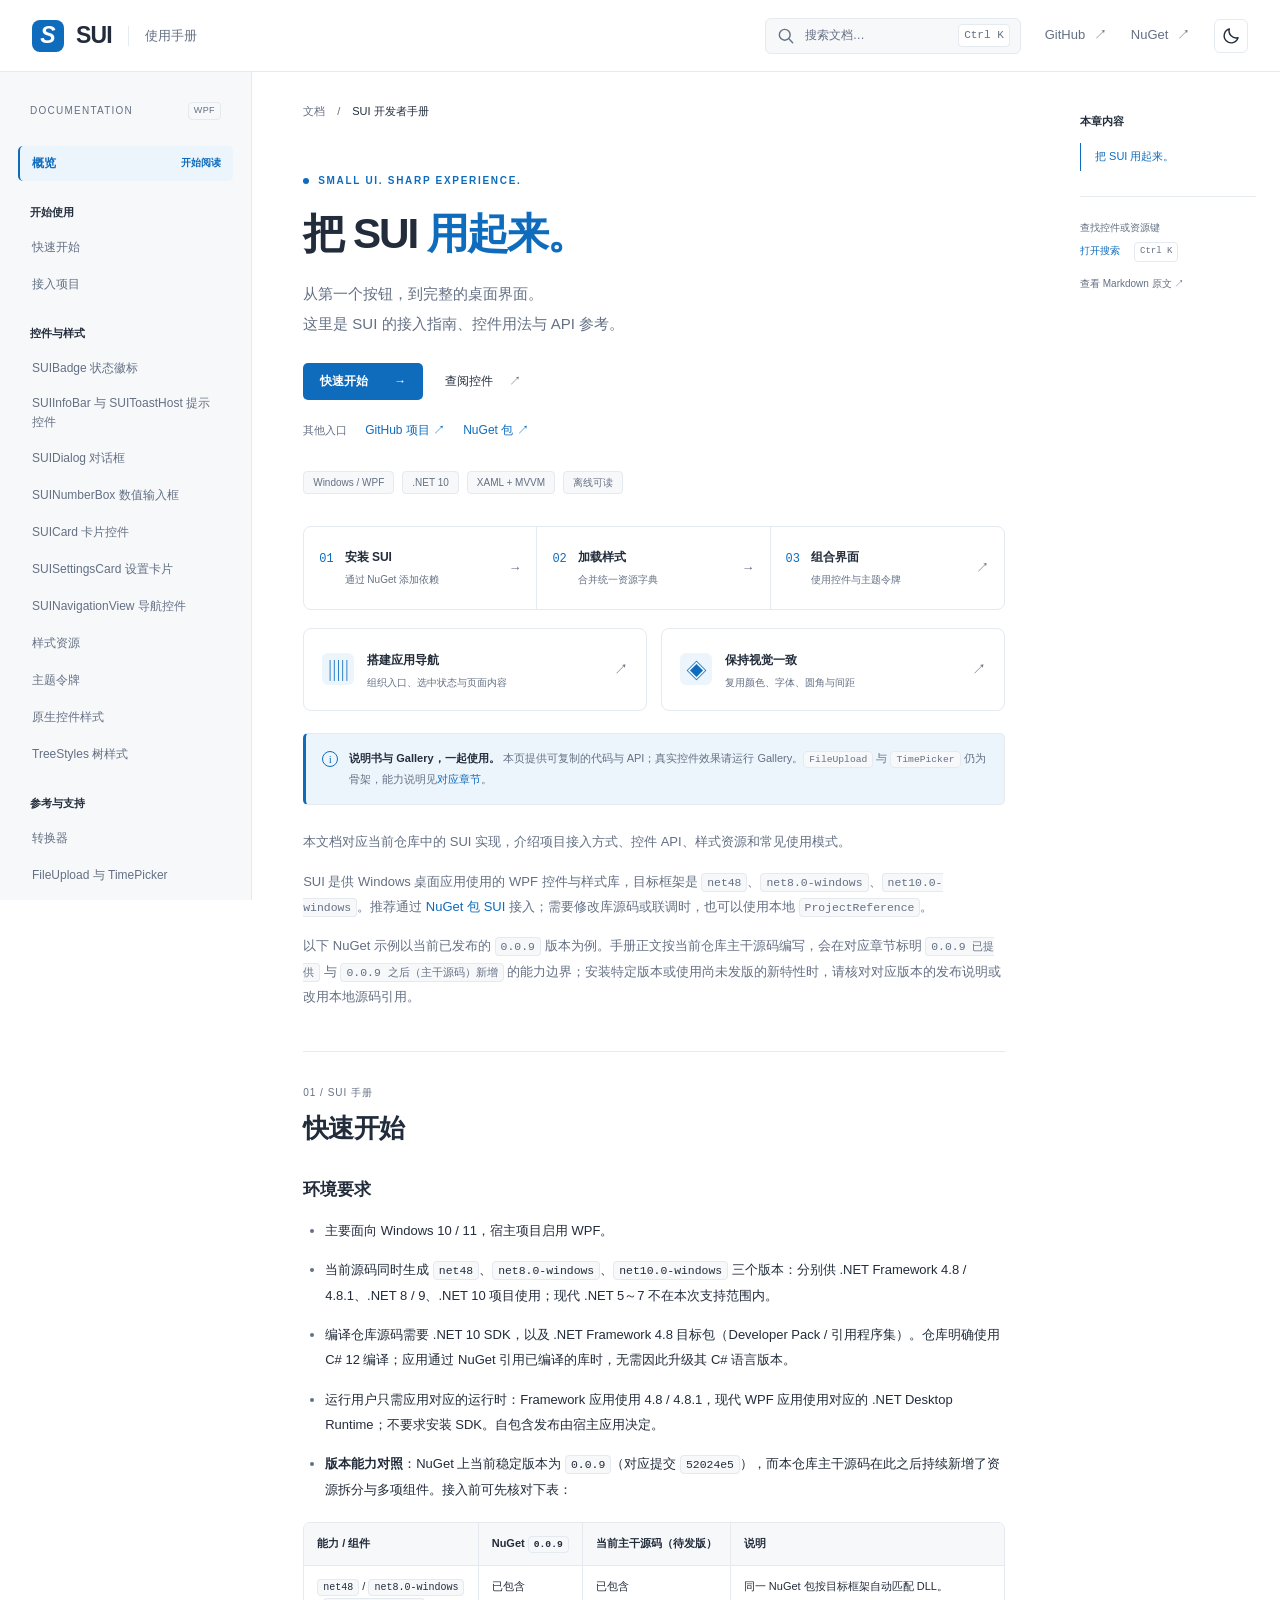
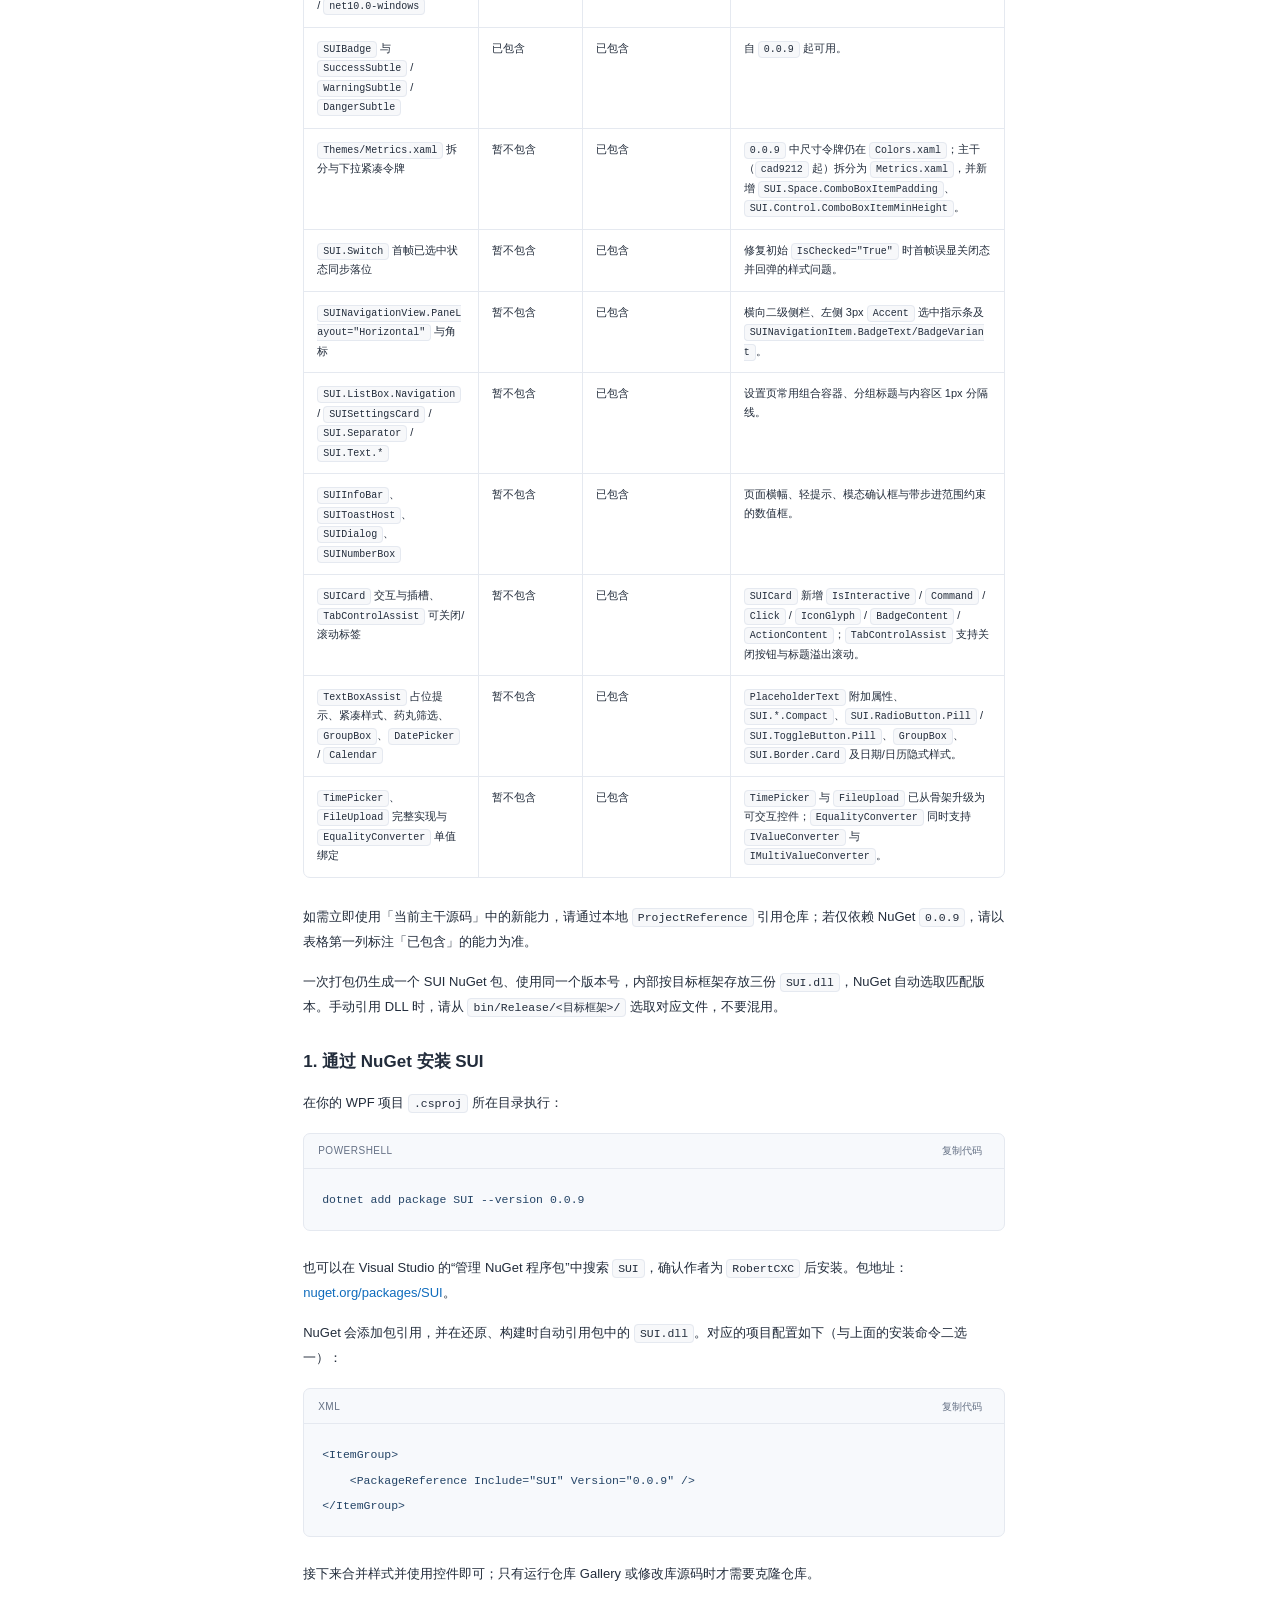
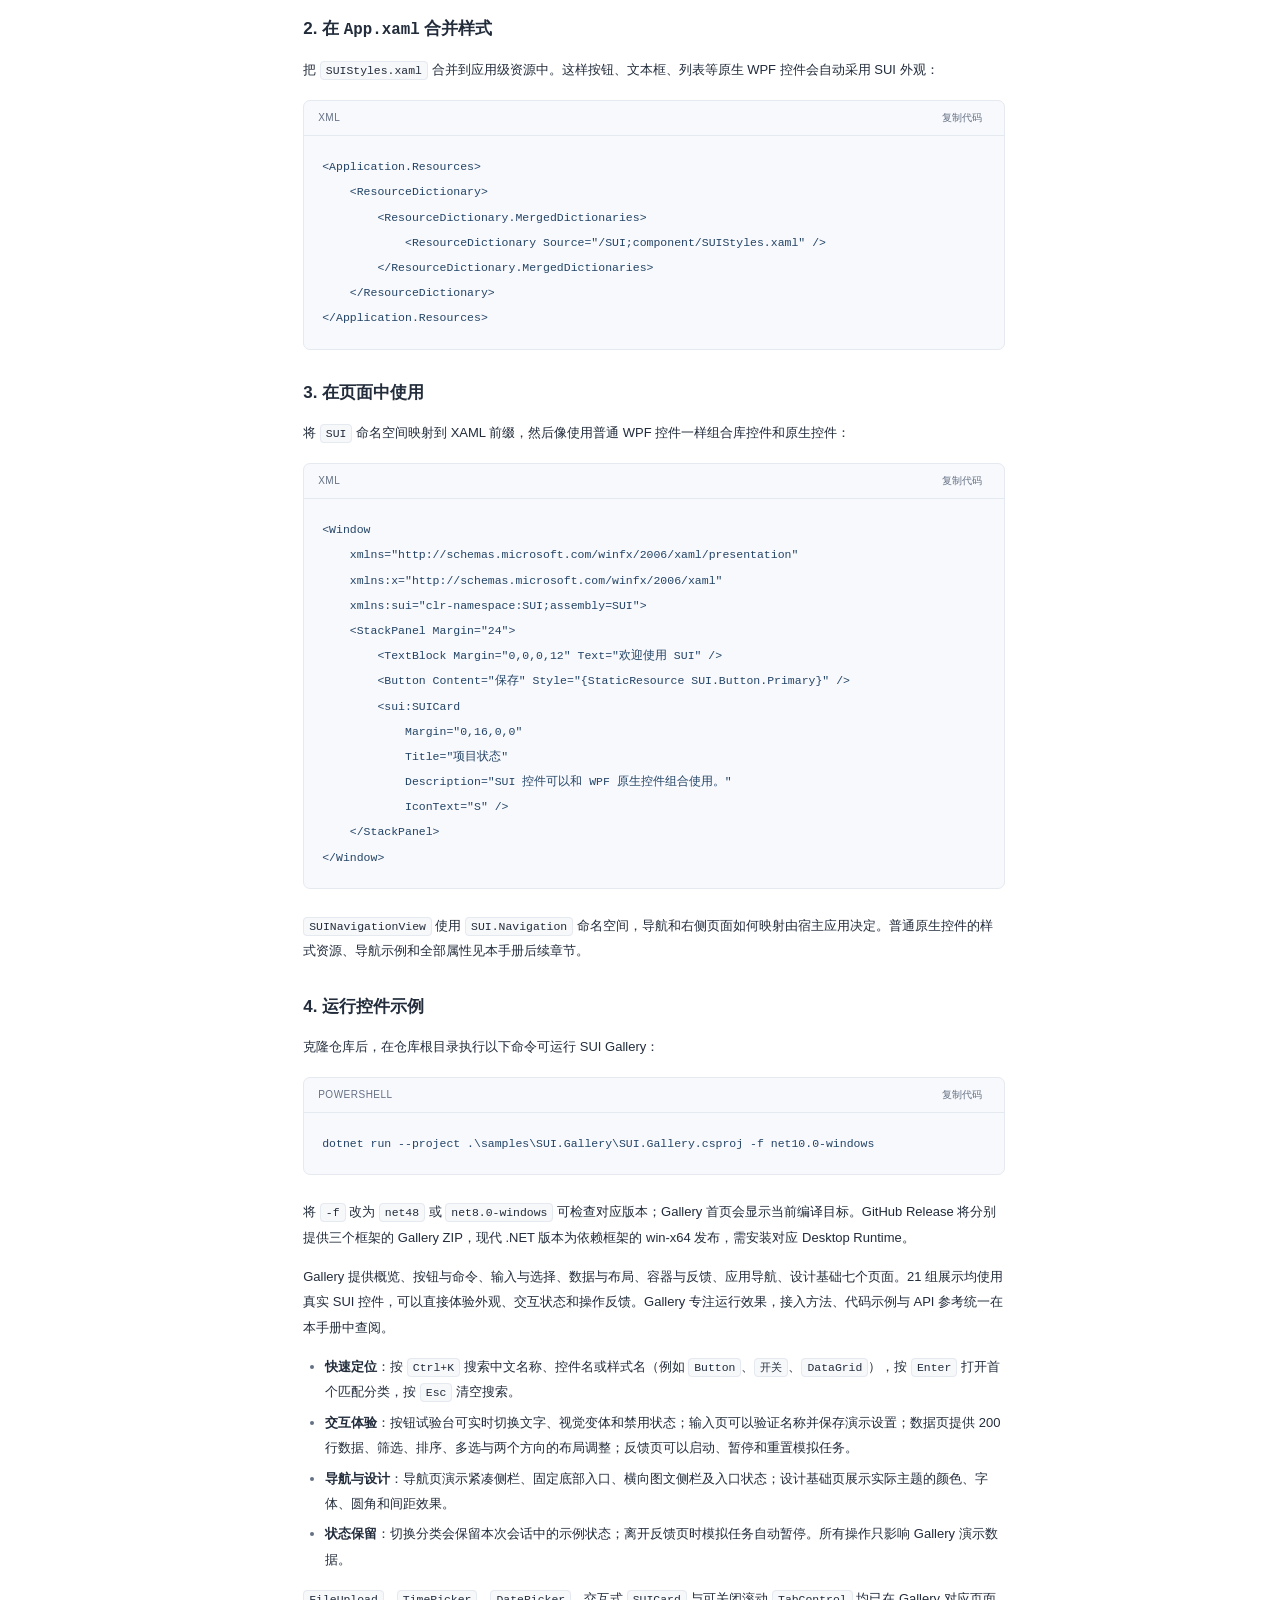
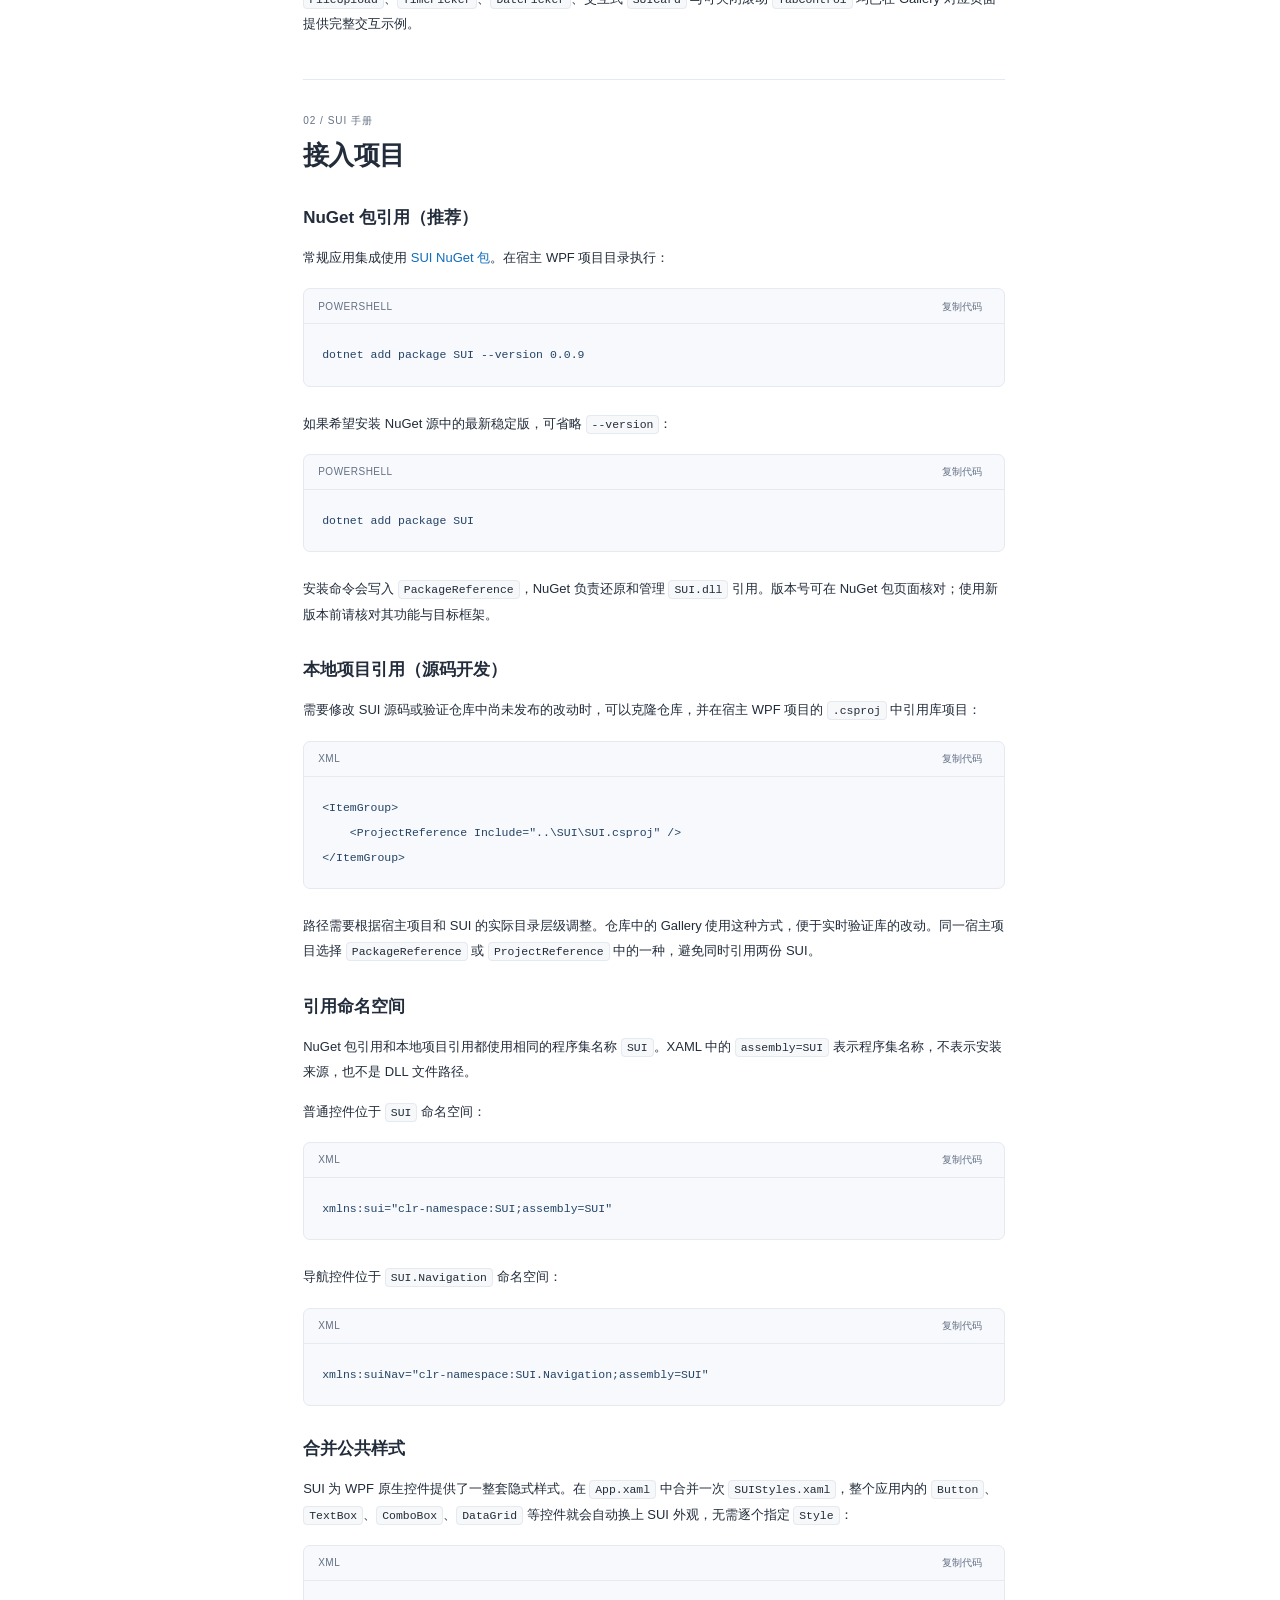
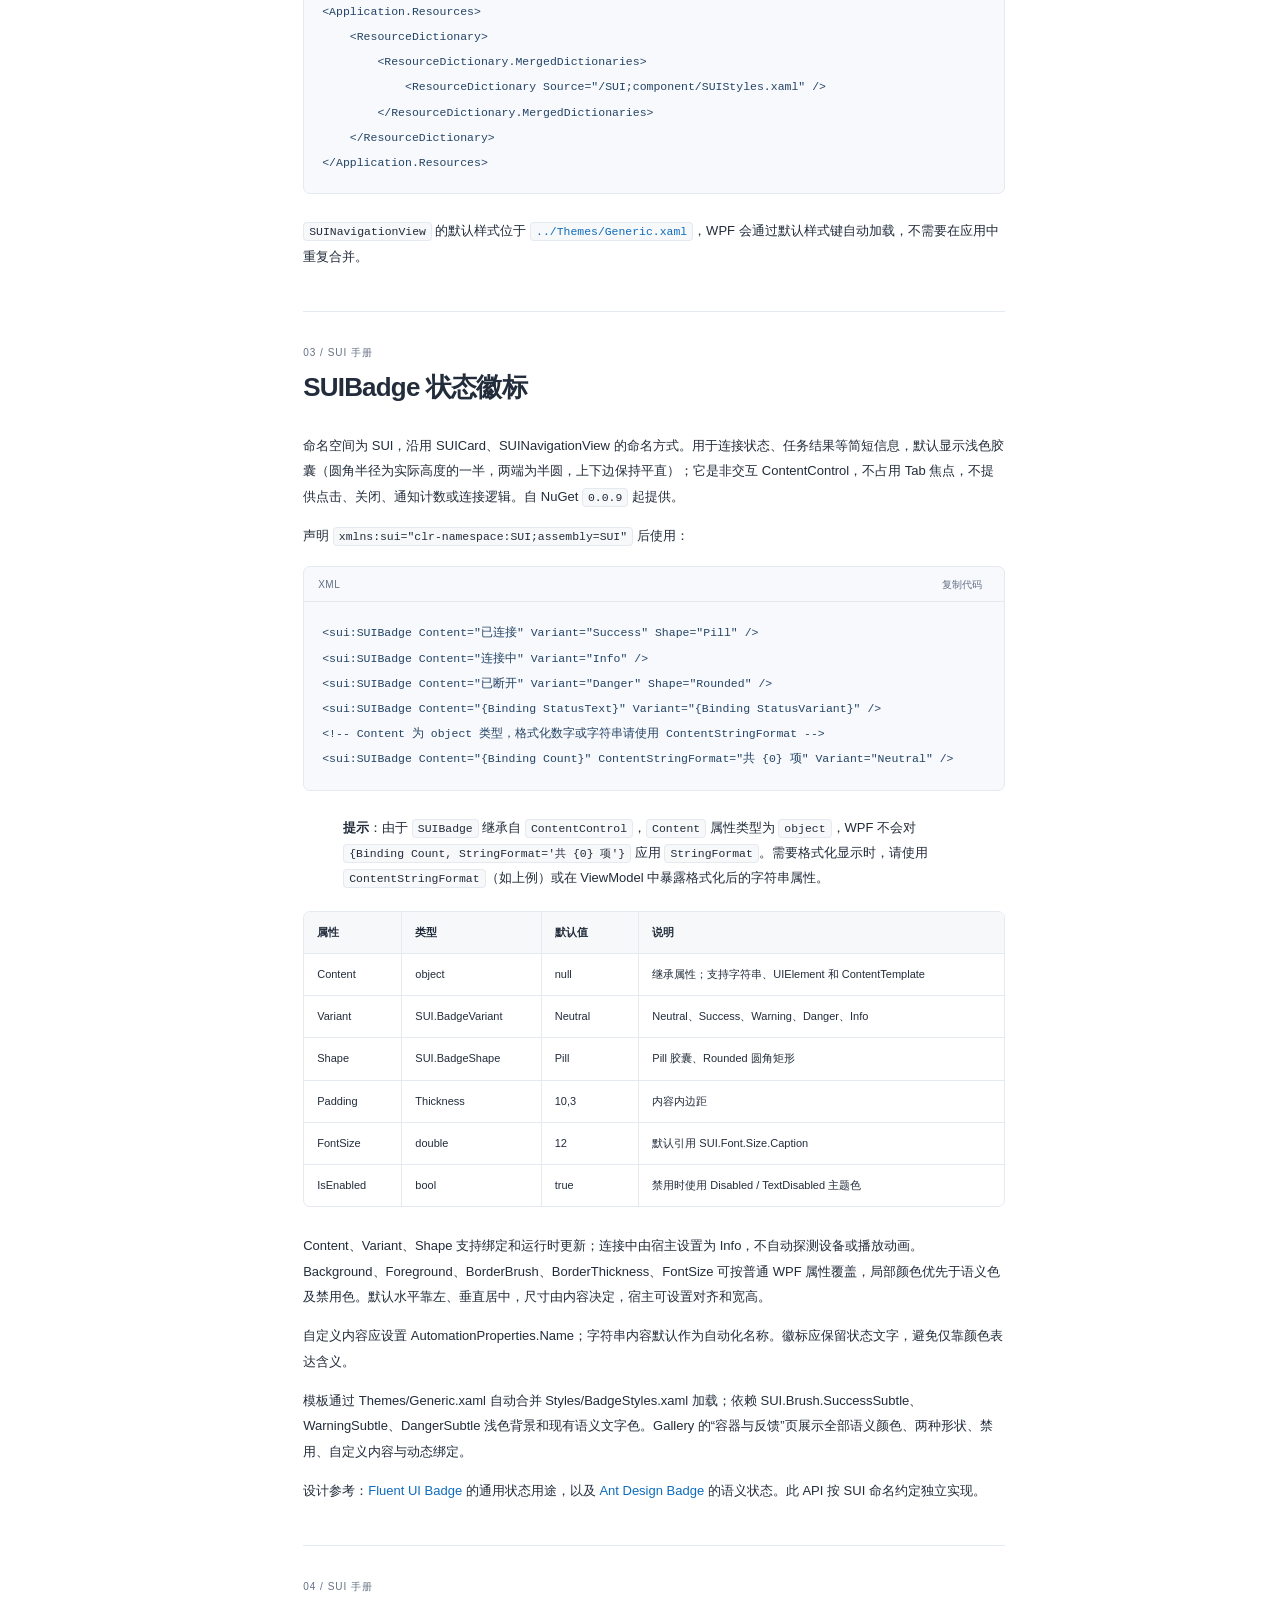
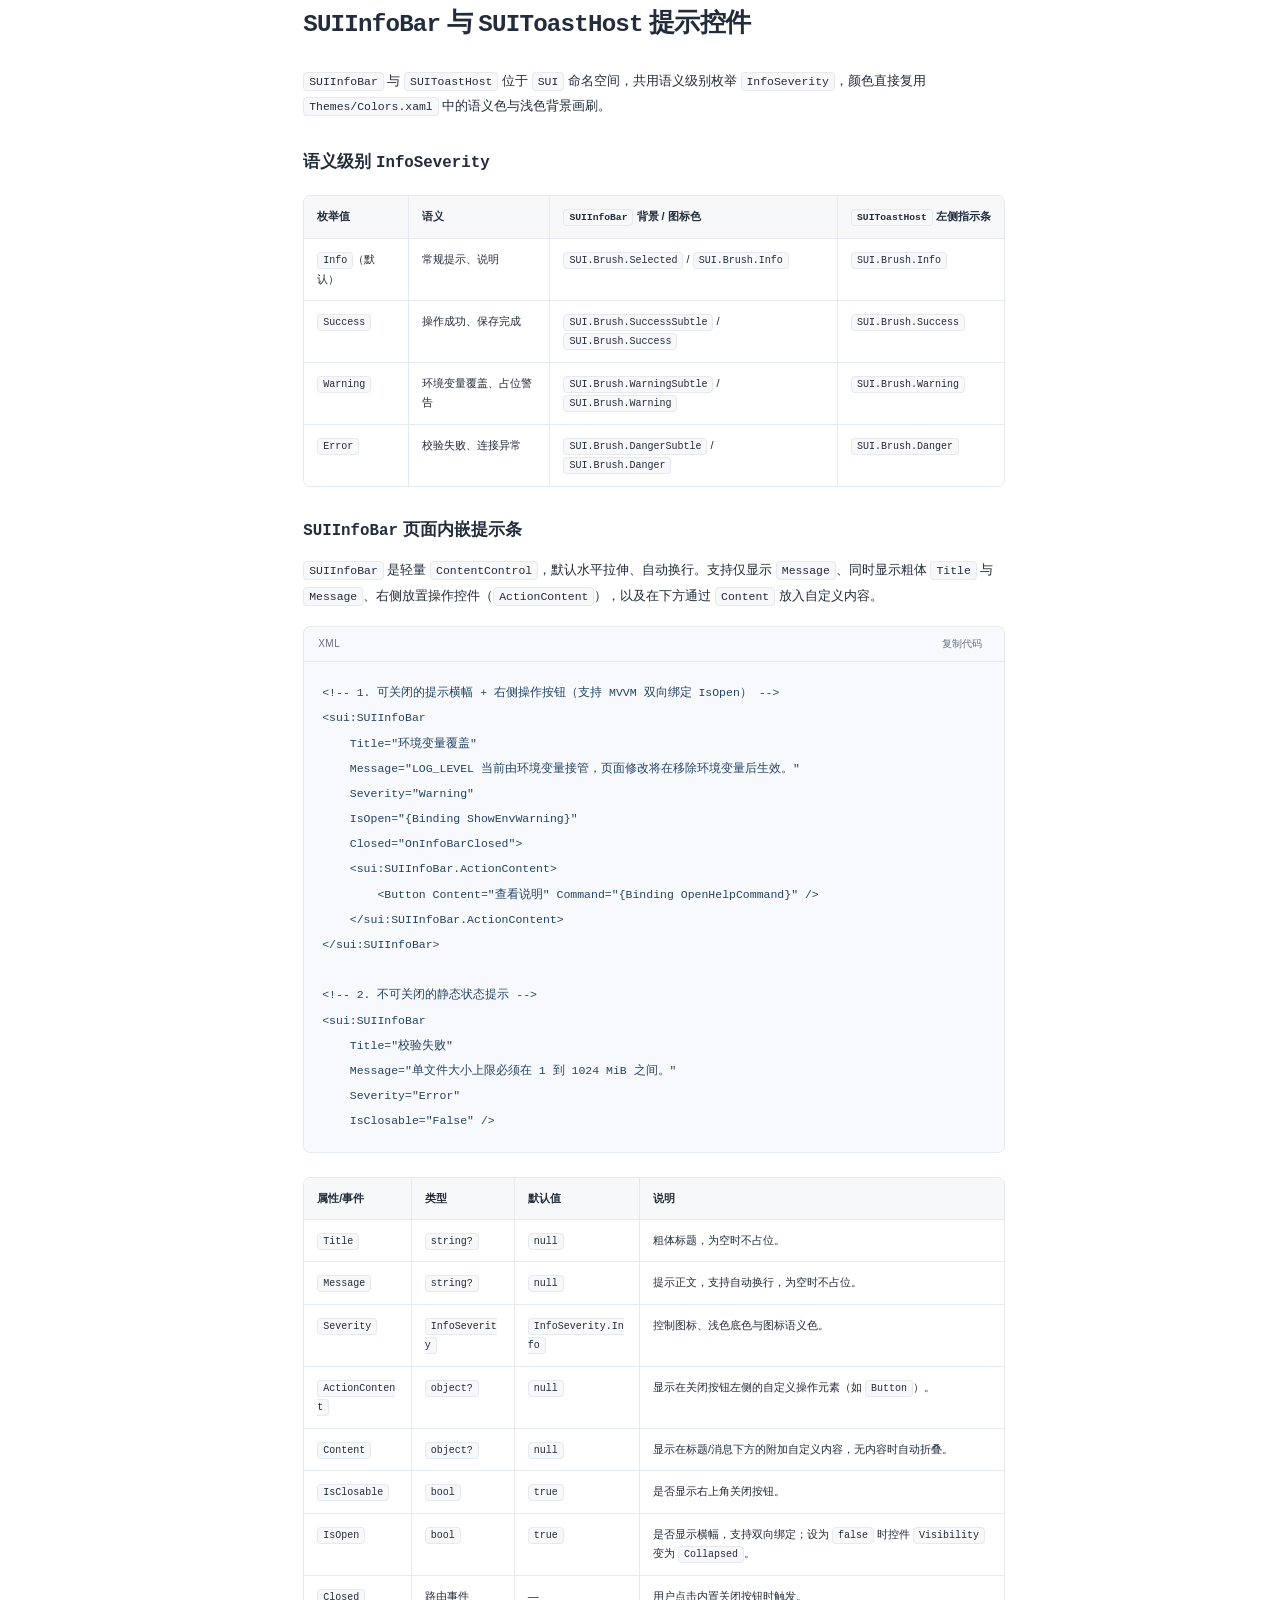
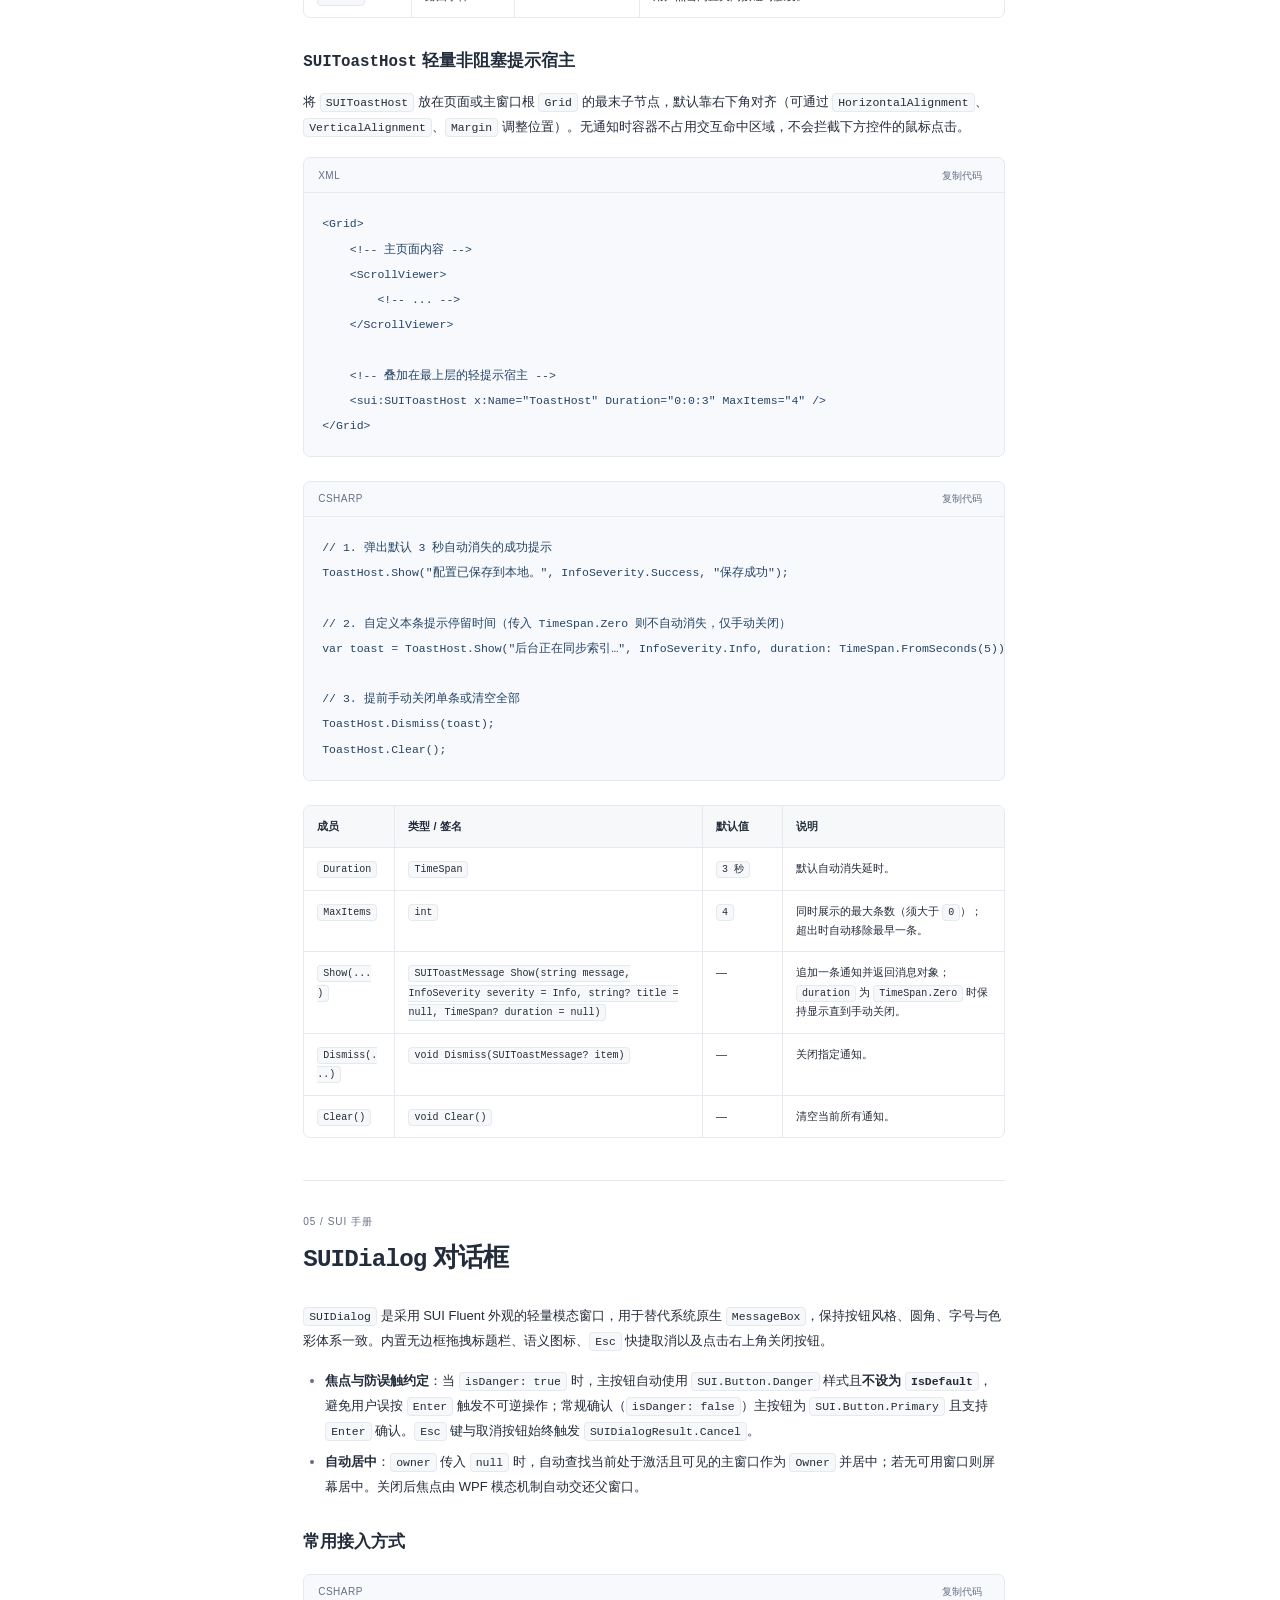
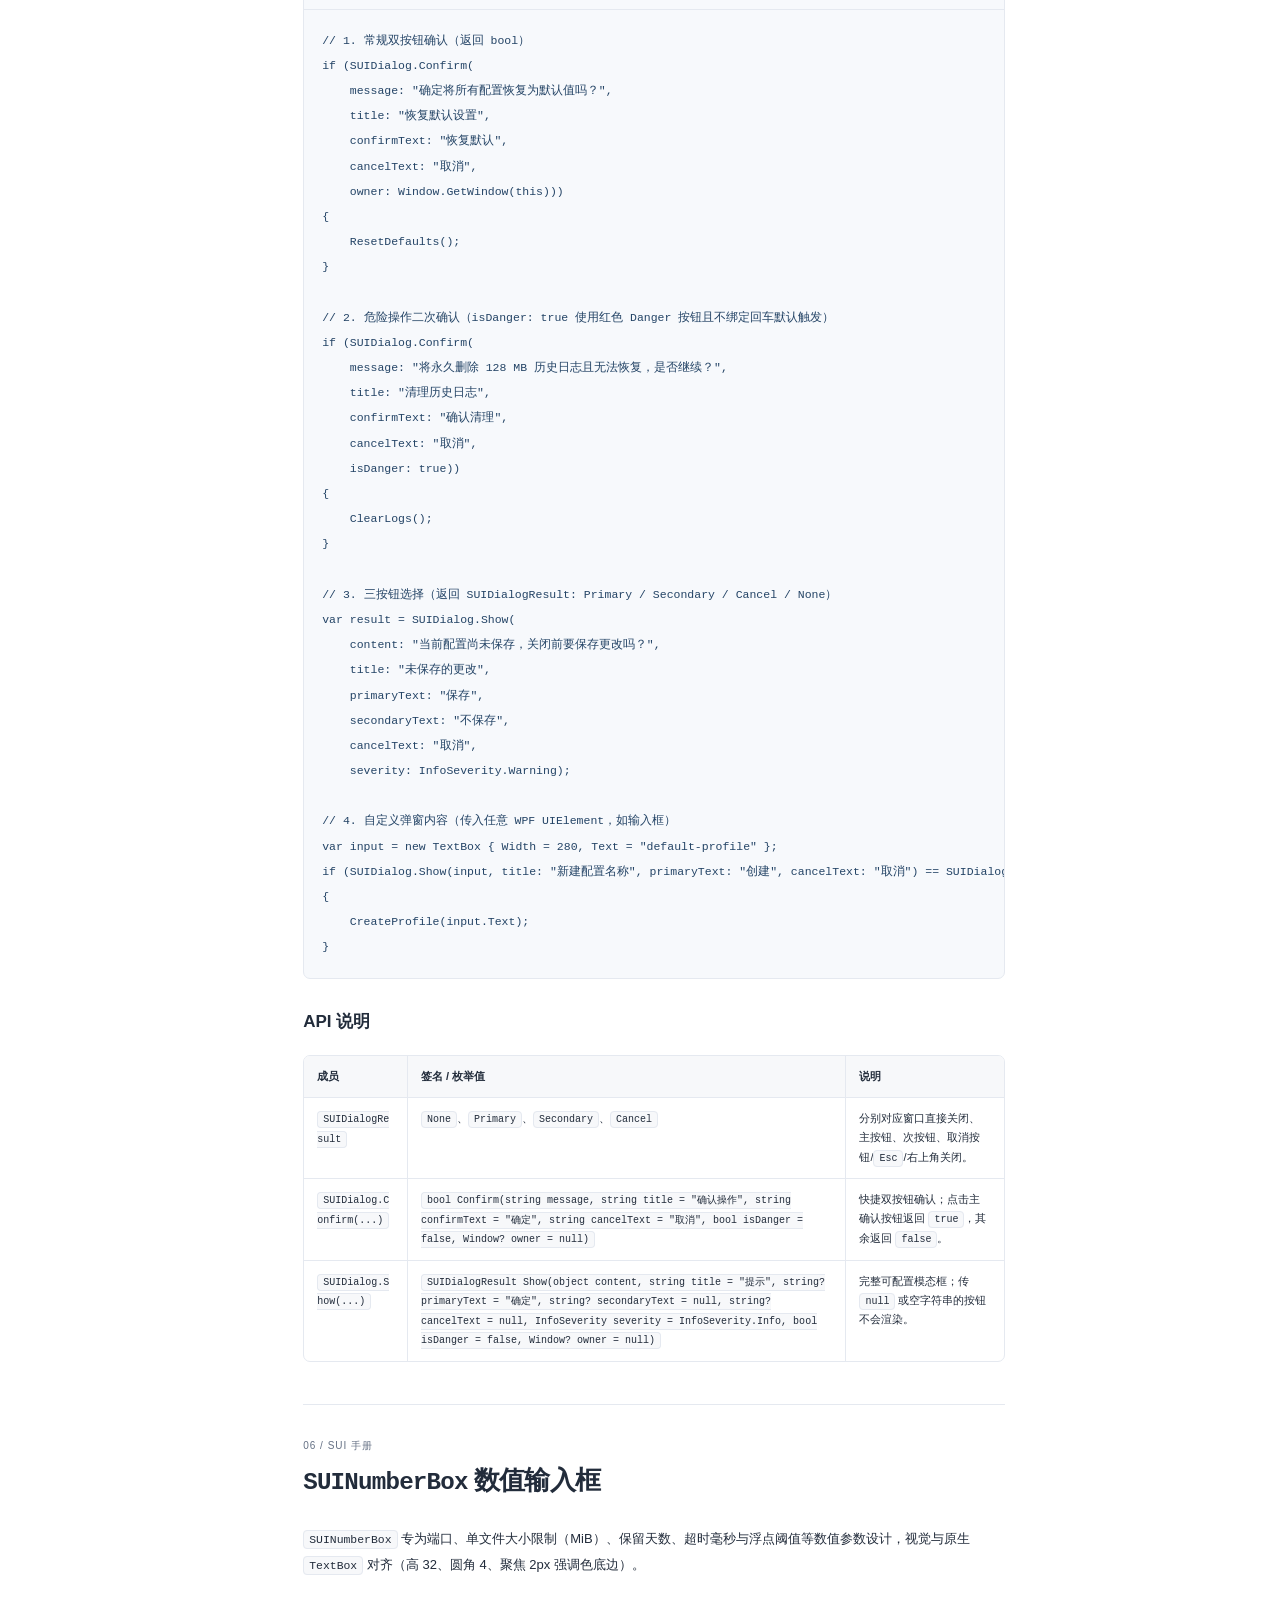
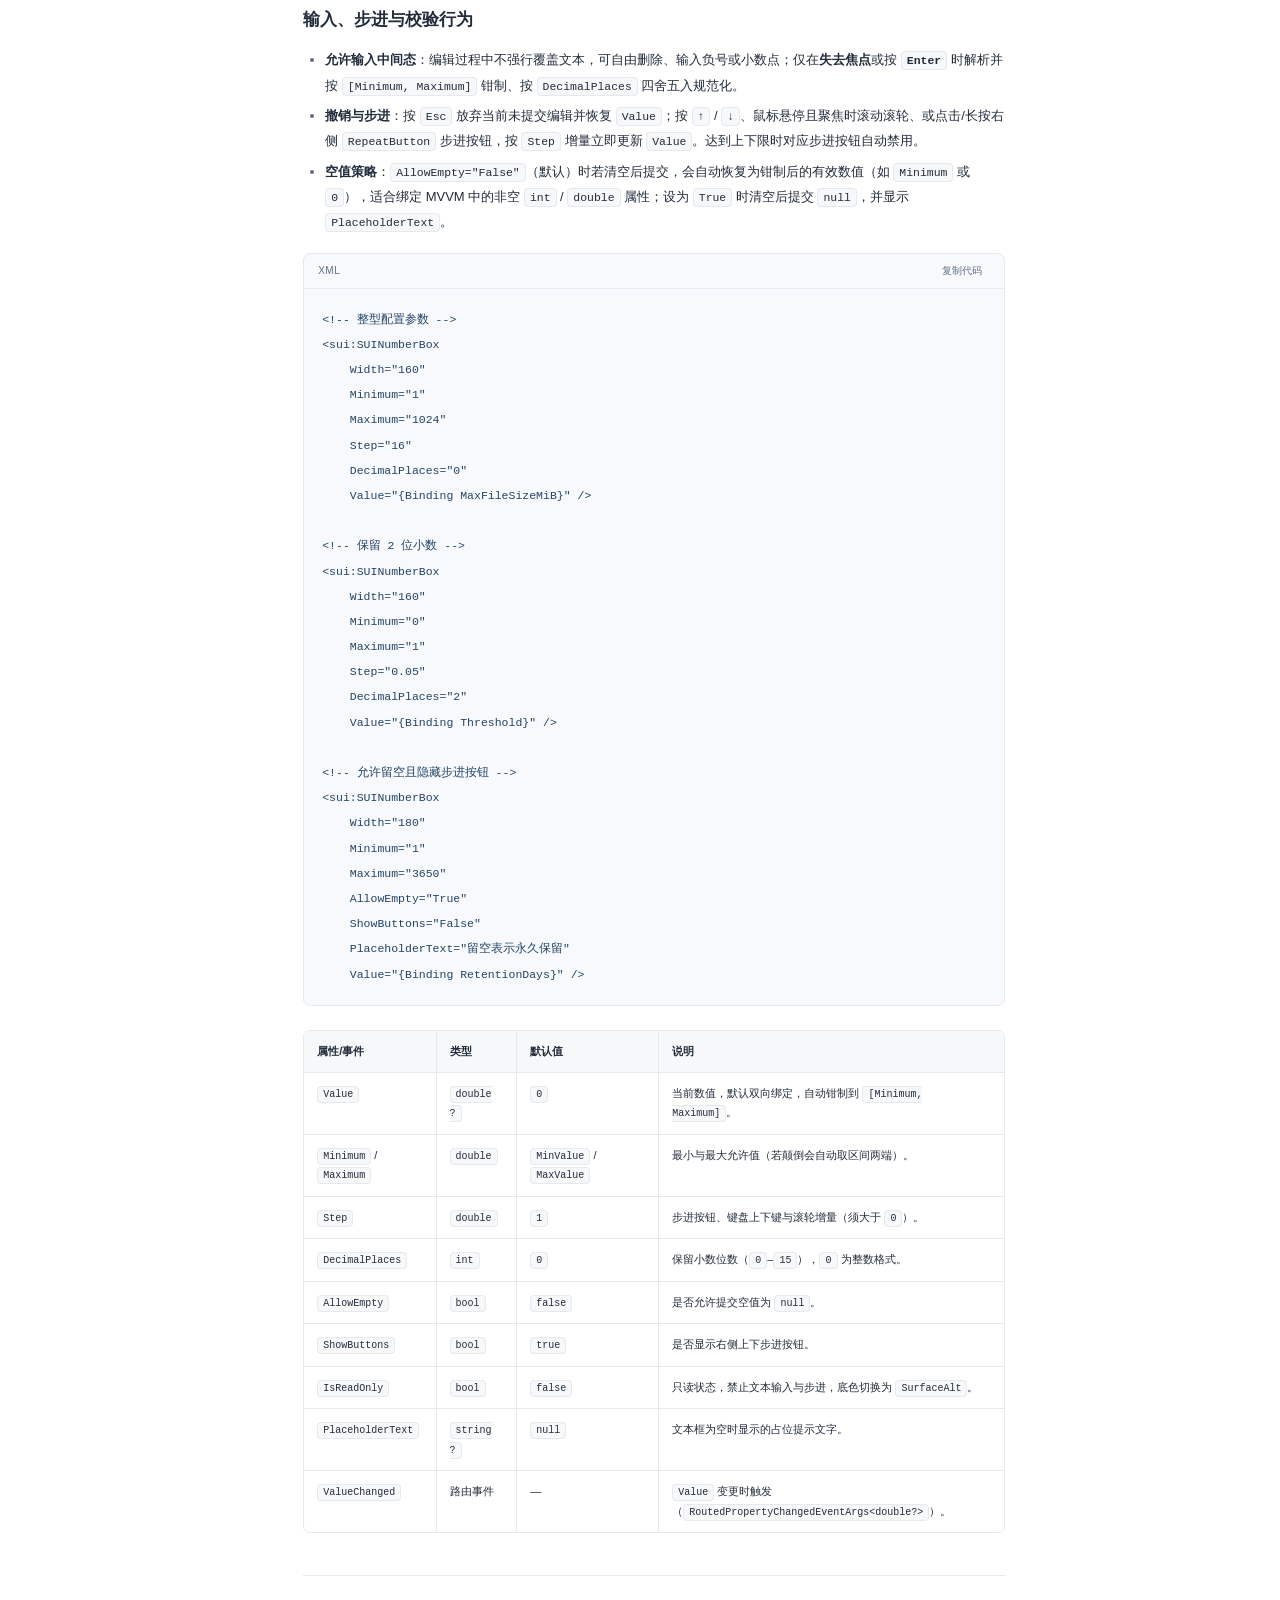
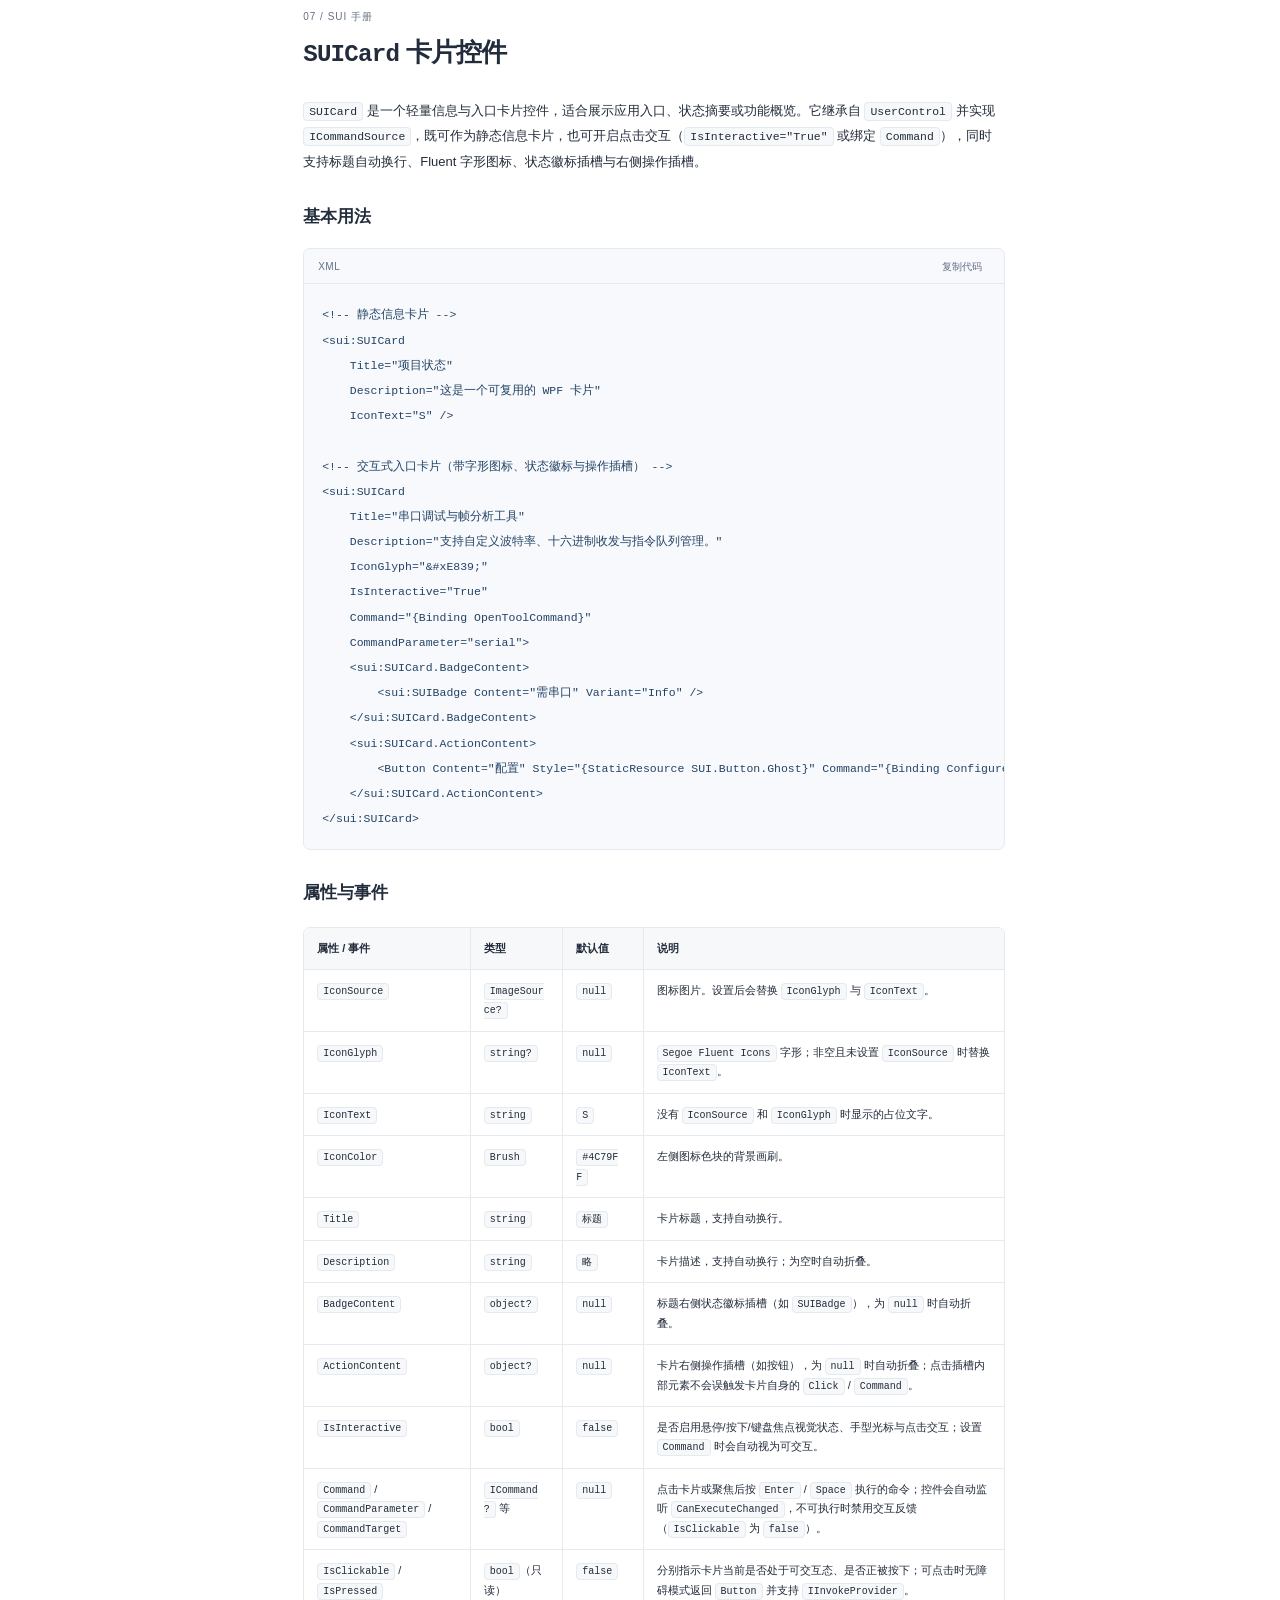
==== commit 16772e19: "完善控件功能、样式体系与使用手册，并同步更新 Gallery 示例 变更目的： 完善 SUI 控件库的核心交互能力、基础样式体系与文档同步，提升控件可用性与开发体验。  主要内容： 1. 控件增强：完" ====
--- a/docs/index.html
+++ b/docs/index.html
@@ -119,6 +119,24 @@
 <td>已包含</td>
 <td>页面横幅、轻提示、模态确认框与带步进范围约束的数值框。</td>
 </tr>
+<tr>
+<td><code>SUICard</code> 交互与插槽、<code>TabControlAssist</code> 可关闭/滚动标签</td>
+<td>暂不包含</td>
+<td>已包含</td>
+<td><code>SUICard</code> 新增 <code>IsInteractive</code> / <code>Command</code> / <code>Click</code> / <code>IconGlyph</code> / <code>BadgeContent</code> / <code>ActionContent</code>；<code>TabControlAssist</code> 支持关闭按钮与标题溢出滚动。</td>
+</tr>
+<tr>
+<td><code>TextBoxAssist</code> 占位提示、紧凑样式、药丸筛选、<code>GroupBox</code>、<code>DatePicker</code> / <code>Calendar</code></td>
+<td>暂不包含</td>
+<td>已包含</td>
+<td><code>PlaceholderText</code> 附加属性、<code>SUI.*.Compact</code>、<code>SUI.RadioButton.Pill</code> / <code>SUI.ToggleButton.Pill</code>、<code>GroupBox</code>、<code>SUI.Border.Card</code> 及日期/日历隐式样式。</td>
+</tr>
+<tr>
+<td><code>TimePicker</code>、<code>FileUpload</code> 完整实现与 <code>EqualityConverter</code> 单值绑定</td>
+<td>暂不包含</td>
+<td>已包含</td>
+<td><code>TimePicker</code> 与 <code>FileUpload</code> 已从骨架升级为可交互控件；<code>EqualityConverter</code> 同时支持 <code>IValueConverter</code> 与 <code>IMultiValueConverter</code>。</td>
+</tr>
 </tbody>
 </table></div>
 <p>如需立即使用「当前主干源码」中的新能力，请通过本地 <code>ProjectReference</code> 引用仓库；若仅依赖 NuGet <code>0.0.9</code>，请以表格第一列标注「已包含」的能力为准。</p>
@@ -174,7 +192,7 @@
 <li><strong>导航与设计</strong>：导航页演示紧凑侧栏、固定底部入口、横向图文侧栏及入口状态；设计基础页展示实际主题的颜色、字体、圆角和间距效果。</li>
 <li><strong>状态保留</strong>：切换分类会保留本次会话中的示例状态；离开反馈页时模拟任务自动暂停。所有操作只影响 Gallery 演示数据。</li>
 </ul>
-<p><code>FileUpload</code> 与 <code>TimePicker</code> 当前仍是控件骨架，Gallery 概览中明确标注其状态，暂未提供完整交互示例。</p>
+<p><code>FileUpload</code>、<code>TimePicker</code>、<code>DatePicker</code>、交互式 <code>SUICard</code> 与可关闭滚动 <code>TabControl</code> 均已在 Gallery 对应页面提供完整交互示例。</p>
 </section>
 <section class="doc-section" aria-labelledby="接入项目"><div class="section-number">02 / SUI 手册</div><h2 id="接入项目">接入项目<a class="heading-link" href="#接入项目" aria-label="链接到：接入项目">#</a></h2>
 <h3 id="nuget-包引用推荐">NuGet 包引用（推荐）<a class="heading-link" href="#nuget-包引用推荐" aria-label="链接到：NuGet 包引用（推荐）">#</a></h3>
@@ -219,7 +237,12 @@
 &lt;sui:SUIBadge Content=&quot;连接中&quot; Variant=&quot;Info&quot; /&gt;
 &lt;sui:SUIBadge Content=&quot;已断开&quot; Variant=&quot;Danger&quot; Shape=&quot;Rounded&quot; /&gt;
 &lt;sui:SUIBadge Content=&quot;{Binding StatusText}&quot; Variant=&quot;{Binding StatusVariant}&quot; /&gt;
-</code></pre></div>
+&lt;!-- Content 为 object 类型，格式化数字或字符串请使用 ContentStringFormat --&gt;
+&lt;sui:SUIBadge Content=&quot;{Binding Count}&quot; ContentStringFormat=&quot;共 {0} 项&quot; Variant=&quot;Neutral&quot; /&gt;
+</code></pre></div>
+<blockquote>
+<p><strong>提示</strong>：由于 <code>SUIBadge</code> 继承自 <code>ContentControl</code>，<code>Content</code> 属性类型为 <code>object</code>，WPF 不会对 <code>{Binding Count, StringFormat='共 {0} 项'}</code> 应用 <code>StringFormat</code>。需要格式化显示时，请使用 <code>ContentStringFormat</code>（如上例）或在 ViewModel 中暴露格式化后的字符串属性。</p>
+</blockquote>
 <div class="table-scroll" role="region" aria-label="参考表格，可横向滚动" tabindex="0"><table>
 <thead>
 <tr>
@@ -635,18 +658,35 @@
 </table></div>
 </section>
 <section class="doc-section" aria-labelledby="suicard-卡片控件"><div class="section-number">07 / SUI 手册</div><h2 id="suicard-卡片控件"><code>SUICard</code> 卡片控件<a class="heading-link" href="#suicard-卡片控件" aria-label="链接到：SUICard 卡片控件">#</a></h2>
-<p><code>SUICard</code> 是一个轻量卡片控件，适合展示应用入口、状态摘要或功能概览。它继承自 <code>UserControl</code>，通过依赖属性提供基本配置。</p>
+<p><code>SUICard</code> 是一个轻量信息与入口卡片控件，适合展示应用入口、状态摘要或功能概览。它继承自 <code>UserControl</code> 并实现 <code>ICommandSource</code>，既可作为静态信息卡片，也可开启点击交互（<code>IsInteractive=&quot;True&quot;</code> 或绑定 <code>Command</code>），同时支持标题自动换行、Fluent 字形图标、状态徽标插槽与右侧操作插槽。</p>
 <h3 id="基本用法">基本用法<a class="heading-link" href="#基本用法" aria-label="链接到：基本用法">#</a></h3>
-<div class="code-block"><div class="code-toolbar"><span>xml</span><button type="button" class="copy-button" hidden>复制代码</button></div><pre tabindex="0" aria-label="xml 代码示例"><code class="language-xml">&lt;sui:SUICard
+<div class="code-block"><div class="code-toolbar"><span>xml</span><button type="button" class="copy-button" hidden>复制代码</button></div><pre tabindex="0" aria-label="xml 代码示例"><code class="language-xml">&lt;!-- 静态信息卡片 --&gt;
+&lt;sui:SUICard
     Title=&quot;项目状态&quot;
     Description=&quot;这是一个可复用的 WPF 卡片&quot;
     IconText=&quot;S&quot; /&gt;
-</code></pre></div>
-<h3 id="属性">属性<a class="heading-link" href="#属性" aria-label="链接到：属性">#</a></h3>
+
+&lt;!-- 交互式入口卡片（带字形图标、状态徽标与操作插槽） --&gt;
+&lt;sui:SUICard
+    Title=&quot;串口调试与帧分析工具&quot;
+    Description=&quot;支持自定义波特率、十六进制收发与指令队列管理。&quot;
+    IconGlyph=&quot;&amp;#xE839;&quot;
+    IsInteractive=&quot;True&quot;
+    Command=&quot;{Binding OpenToolCommand}&quot;
+    CommandParameter=&quot;serial&quot;&gt;
+    &lt;sui:SUICard.BadgeContent&gt;
+        &lt;sui:SUIBadge Content=&quot;需串口&quot; Variant=&quot;Info&quot; /&gt;
+    &lt;/sui:SUICard.BadgeContent&gt;
+    &lt;sui:SUICard.ActionContent&gt;
+        &lt;Button Content=&quot;配置&quot; Style=&quot;{StaticResource SUI.Button.Ghost}&quot; Command=&quot;{Binding ConfigureCommand}&quot; /&gt;
+    &lt;/sui:SUICard.ActionContent&gt;
+&lt;/sui:SUICard&gt;
+</code></pre></div>
+<h3 id="属性与事件">属性与事件<a class="heading-link" href="#属性与事件" aria-label="链接到：属性与事件">#</a></h3>
 <div class="table-scroll" role="region" aria-label="参考表格，可横向滚动" tabindex="0"><table>
 <thead>
 <tr>
-<th>属性</th>
+<th>属性 / 事件</th>
 <th>类型</th>
 <th>默认值</th>
 <th>说明</th>
@@ -657,31 +697,73 @@
 <td><code>IconSource</code></td>
 <td><code>ImageSource?</code></td>
 <td><code>null</code></td>
-<td>图标图片。设置后会替换默认的文字图标。</td>
+<td>图标图片。设置后会替换 <code>IconGlyph</code> 与 <code>IconText</code>。</td>
+</tr>
+<tr>
+<td><code>IconGlyph</code></td>
+<td><code>string?</code></td>
+<td><code>null</code></td>
+<td><code>Segoe Fluent Icons</code> 字形；非空且未设置 <code>IconSource</code> 时替换 <code>IconText</code>。</td>
+</tr>
+<tr>
+<td><code>IconText</code></td>
+<td><code>string</code></td>
+<td><code>S</code></td>
+<td>没有 <code>IconSource</code> 和 <code>IconGlyph</code> 时显示的占位文字。</td>
+</tr>
+<tr>
+<td><code>IconColor</code></td>
+<td><code>Brush</code></td>
+<td><code>#4C79FF</code></td>
+<td>左侧图标色块的背景画刷。</td>
 </tr>
 <tr>
 <td><code>Title</code></td>
 <td><code>string</code></td>
 <td><code>标题</code></td>
-<td>卡片标题。</td>
+<td>卡片标题，支持自动换行。</td>
 </tr>
 <tr>
 <td><code>Description</code></td>
 <td><code>string</code></td>
 <td><code>略</code></td>
-<td>卡片描述，支持换行。</td>
-</tr>
-<tr>
-<td><code>IconText</code></td>
-<td><code>string</code></td>
-<td><code>S</code></td>
-<td>没有 <code>IconSource</code> 时显示的占位文字。</td>
-</tr>
-<tr>
-<td><code>IconColor</code></td>
-<td><code>Brush</code></td>
-<td><code>#4C79FF</code></td>
-<td>默认文字图标的背景画刷。</td>
+<td>卡片描述，支持自动换行；为空时自动折叠。</td>
+</tr>
+<tr>
+<td><code>BadgeContent</code></td>
+<td><code>object?</code></td>
+<td><code>null</code></td>
+<td>标题右侧状态徽标插槽（如 <code>SUIBadge</code>），为 <code>null</code> 时自动折叠。</td>
+</tr>
+<tr>
+<td><code>ActionContent</code></td>
+<td><code>object?</code></td>
+<td><code>null</code></td>
+<td>卡片右侧操作插槽（如按钮），为 <code>null</code> 时自动折叠；点击插槽内部元素不会误触发卡片自身的 <code>Click</code> / <code>Command</code>。</td>
+</tr>
+<tr>
+<td><code>IsInteractive</code></td>
+<td><code>bool</code></td>
+<td><code>false</code></td>
+<td>是否启用悬停/按下/键盘焦点视觉状态、手型光标与点击交互；设置 <code>Command</code> 时会自动视为可交互。</td>
+</tr>
+<tr>
+<td><code>Command</code> / <code>CommandParameter</code> / <code>CommandTarget</code></td>
+<td><code>ICommand?</code> 等</td>
+<td><code>null</code></td>
+<td>点击卡片或聚焦后按 <code>Enter</code> / <code>Space</code> 执行的命令；控件会自动监听 <code>CanExecuteChanged</code>，不可执行时禁用交互反馈（<code>IsClickable</code> 为 <code>false</code>）。</td>
+</tr>
+<tr>
+<td><code>IsClickable</code> / <code>IsPressed</code></td>
+<td><code>bool</code>（只读）</td>
+<td><code>false</code></td>
+<td>分别指示卡片当前是否处于可交互态、是否正被按下；可点击时无障碍模式返回 <code>Button</code> 并支持 <code>IInvokeProvider</code>。</td>
+</tr>
+<tr>
+<td><code>Click</code></td>
+<td>路由事件</td>
+<td>—</td>
+<td>可交互卡片被点击或通过 <code>Enter</code> / <code>Space</code> 激活时触发。</td>
 </tr>
 </tbody>
 </table></div>
@@ -690,8 +772,11 @@
 <div class="code-block"><div class="code-toolbar"><span>xml</span><button type="button" class="copy-button" hidden>复制代码</button></div><pre tabindex="0" aria-label="xml 代码示例"><code class="language-xml">&lt;sui:SUICard
     Description=&quot;{Binding Description}&quot;
     IconColor=&quot;{Binding AccentBrush}&quot;
+    IconGlyph=&quot;{Binding IconGlyph}&quot;
     IconSource=&quot;{Binding IconSource}&quot;
     IconText=&quot;{Binding IconText}&quot;
+    Command=&quot;{Binding OpenCommand}&quot;
+    CommandParameter=&quot;{Binding}&quot;
     Title=&quot;{Binding Title}&quot; /&gt;
 </code></pre></div>
 <p>如果使用图片作为 <code>IconSource</code>，请确保图片格式和资源路径已被宿主 WPF 项目正确处理。SUI 不额外提供 SVG 渲染器。</p>
@@ -1062,8 +1147,8 @@
 <h3 id="总入口">总入口<a class="heading-link" href="#总入口" aria-label="链接到：总入口">#</a></h3>
 <p><a href="https://github.com/RobertCXC/SUI/blob/main/SUIStyles.xaml"><code>SUIStyles.xaml</code></a> 按顺序合并 <code>Themes/Colors.xaml</code>（颜色与画刷）、<code>Themes/Metrics.xaml</code>（字体与尺寸，紧随 Colors）和 <code>Styles/</code> 下的原生控件样式文件。合并后分两类使用：</p>
 <ul>
-<li><strong>隐式样式</strong>：没有 <code>x:Key</code>，对应类型的控件自动生效，包括 <code>Button</code>、<code>ToggleButton</code>、<code>TextBox</code>、<code>PasswordBox</code>、<code>ComboBox</code>、<code>ComboBoxItem</code>、<code>CheckBox</code>、<code>RadioButton</code>、<code>TabControl</code>、<code>TabItem</code>、<code>ListBox</code>、<code>ListBoxItem</code>、<code>ScrollBar</code>、<code>ScrollViewer</code>、<code>Menu</code>、<code>ContextMenu</code>、<code>MenuItem</code>、<code>Separator</code>、<code>ToolTip</code>、<code>ProgressBar</code>、<code>DataGrid</code>、<code>TreeViewItem</code>。</li>
-<li><strong>显式样式</strong>：需要 <code>Style=&quot;{StaticResource ...}&quot;</code> 指定，包括 <code>SUI.Button.Primary</code>、<code>SUI.Button.Ghost</code>、<code>SUI.Button.Danger</code>、<code>SwitchCheckBoxStyle</code>（别名 <code>SUI.Switch</code>）、<code>SUI.ListBox.Navigation</code>、<code>SUI.ListBoxItem.Navigation</code>、<code>SUI.Separator</code>、<code>SUI.Text.PageTitle</code>、<code>SUI.Text.SectionHeader</code>、<code>SUI.Text.Caption</code>、<code>CustomGridSplitterStyle</code>、<code>SUI.GridSplitter.Horizontal</code>、<code>CommonDataGridStyle</code>、<code>SUITreeViewItemStyle</code>。</li>
+<li><strong>隐式样式</strong>：没有 <code>x:Key</code>，对应类型的控件自动生效，包括 <code>Button</code>、<code>ToggleButton</code>、<code>TextBox</code>、<code>PasswordBox</code>、<code>ComboBox</code>、<code>ComboBoxItem</code>、<code>CheckBox</code>、<code>RadioButton</code>、<code>TabControl</code>、<code>TabItem</code>、<code>ListBox</code>、<code>ListBoxItem</code>、<code>ScrollBar</code>、<code>ScrollViewer</code>、<code>Menu</code>、<code>ContextMenu</code>、<code>MenuItem</code>、<code>Separator</code>、<code>ToolTip</code>、<code>ProgressBar</code>、<code>DataGrid</code>、<code>TreeViewItem</code>、<code>GroupBox</code>、<code>DatePicker</code>、<code>DatePickerTextBox</code>、<code>Calendar</code>。</li>
+<li><strong>显式样式</strong>：需要 <code>Style=&quot;{StaticResource ...}&quot;</code> 指定，包括 <code>SUI.Button.Primary</code>、<code>SUI.Button.Ghost</code>、<code>SUI.Button.Danger</code>、<code>SUI.ToggleButton.Pill</code>、<code>SUI.RadioButton.Pill</code>、<code>SUI.TextBox.Compact</code>、<code>SUI.PasswordBox.Compact</code>、<code>SUI.ComboBox.Compact</code>、<code>SUI.Border.Card</code>、<code>SwitchCheckBoxStyle</code>（别名 <code>SUI.Switch</code>）、<code>SUI.ListBox.Navigation</code>、<code>SUI.ListBoxItem.Navigation</code>、<code>SUI.Separator</code>、<code>SUI.Text.PageTitle</code>、<code>SUI.Text.SectionHeader</code>、<code>SUI.Text.Caption</code>、<code>CustomGridSplitterStyle</code>、<code>SUI.GridSplitter.Horizontal</code>、<code>CommonDataGridStyle</code>、<code>SUITreeViewItemStyle</code>。</li>
 </ul>
 <p>自己为控件写样式时，用 <code>BasedOn=&quot;{StaticResource {x:Type Button}}&quot;</code> 继承 SUI 的隐式样式，不会丢失原有外观：</p>
 <div class="code-block"><div class="code-toolbar"><span>xml</span><button type="button" class="copy-button" hidden>复制代码</button></div><pre tabindex="0" aria-label="xml 代码示例"><code class="language-xml">&lt;Style x:Key=&quot;MyButton&quot; TargetType=&quot;Button&quot; BasedOn=&quot;{StaticResource {x:Type Button}}&quot;&gt;
@@ -1191,15 +1276,30 @@
 <td>红底白字</td>
 <td>删除等不可恢复操作。</td>
 </tr>
+<tr>
+<td><code>SUI.ToggleButton.Pill</code></td>
+<td>胶囊圆角、28px 高，选中时 <code>Selected</code> 底 + <code>Accent</code> 边框与文字</td>
+<td>多条件标签筛选、状态过滤药丸。</td>
+</tr>
 </tbody>
 </table></div>
 <h3 id="textbox-与-passwordbox">TextBox 与 PasswordBox<a class="heading-link" href="#textbox-与-passwordbox" aria-label="链接到：TextBox 与 PasswordBox">#</a></h3>
 <p><code>Surface</code> 底、1px 边框、圆角 4，文字垂直居中。悬停时边框变深；获得焦点时底边加粗为 2px 强调色；<code>IsReadOnly</code> 时底色为 <code>SurfaceAlt</code>；选区使用强调色。<code>AcceptsReturn=&quot;True&quot;</code> 的多行输入框会自动使用更大的上下内边距。</p>
-<div class="code-block"><div class="code-toolbar"><span>xml</span><button type="button" class="copy-button" hidden>复制代码</button></div><pre tabindex="0" aria-label="xml 代码示例"><code class="language-xml">&lt;TextBox Text=&quot;{Binding Name, UpdateSourceTrigger=PropertyChanged}&quot; /&gt;
-&lt;PasswordBox /&gt;
+<div class="code-block"><div class="code-toolbar"><span>xml</span><button type="button" class="copy-button" hidden>复制代码</button></div><pre tabindex="0" aria-label="xml 代码示例"><code class="language-xml">&lt;TextBox
+    sui:TextBoxAssist.PlaceholderText=&quot;输入设备名称或关键词...&quot;
+    Text=&quot;{Binding Name, UpdateSourceTrigger=PropertyChanged}&quot; /&gt;
+&lt;PasswordBox sui:TextBoxAssist.PlaceholderText=&quot;输入访问密钥&quot; /&gt;
 &lt;TextBox AcceptsReturn=&quot;True&quot; Height=&quot;96&quot; TextWrapping=&quot;Wrap&quot; /&gt;
-</code></pre></div>
-<p><strong>数据校验</strong>：绑定校验失败（<code>Validation.HasError</code>）时，边框变红，并去掉系统默认的红色外框；把鼠标放在输入框上会通过 ToolTip 显示错误信息。校验规则（<code>ValidationRules</code>、<code>INotifyDataErrorInfo</code> 或 <code>IDataErrorInfo</code>）由你的绑定提供。</p>
+
+&lt;!-- 紧凑参数网格（高度 28、左右内边距 6，避免直接设 Height=&quot;28&quot; 时与默认 MinHeight=32 冲突） --&gt;
+&lt;TextBox Style=&quot;{StaticResource SUI.TextBox.Compact}&quot; sui:TextBoxAssist.PlaceholderText=&quot;寄存器地址&quot; /&gt;
+&lt;PasswordBox Style=&quot;{StaticResource SUI.PasswordBox.Compact}&quot; /&gt;
+</code></pre></div>
+<ul>
+<li><strong>占位提示</strong>：通过附加属性 <code>sui:TextBoxAssist.PlaceholderText</code>（<code>xmlns:sui=&quot;clr-namespace:SUI;assembly=SUI&quot;</code>）为 <code>TextBox</code>、<code>PasswordBox</code> 及 <code>DatePicker</code> 设置为空时的占位提示，无需外层叠放 <code>Grid</code>。</li>
+<li><strong>紧凑变体</strong>：<code>SUI.TextBox.Compact</code> 与 <code>SUI.PasswordBox.Compact</code> 将 <code>MinHeight</code> 设为 <code>SUI.Control.Height.Compact</code>（28）、<code>Padding</code> 设为 <code>SUI.Space.TextBox.Padding.Compact</code>（<code>6,0</code>），适合高密度参数表格。</li>
+<li><strong>数据校验</strong>：绑定校验失败（<code>Validation.HasError</code>）时，边框变红，并去掉系统默认的红色外框；把鼠标放在输入框上会通过 ToolTip 显示错误信息。校验规则（<code>ValidationRules</code>、<code>INotifyDataErrorInfo</code> 或 <code>IDataErrorInfo</code>）由你的绑定提供。</li>
+</ul>
 <h3 id="combobox">ComboBox<a class="heading-link" href="#combobox" aria-label="链接到：ComboBox">#</a></h3>
 <p>外观与 TextBox 一致，右侧是矢量下拉箭头，下拉面板带圆角和轻阴影。同时支持不可编辑和 <code>IsEditable=&quot;True&quot;</code> 的可编辑模式。</p>
 <div class="code-block"><div class="code-toolbar"><span>xml</span><button type="button" class="copy-button" hidden>复制代码</button></div><pre tabindex="0" aria-label="xml 代码示例"><code class="language-xml">&lt;ComboBox SelectedIndex=&quot;0&quot; MaxDropDownHeight=&quot;200&quot;&gt;
@@ -1210,7 +1310,7 @@
 &lt;ComboBox IsEditable=&quot;True&quot; ItemsSource=&quot;{Binding BaudRates}&quot; Text=&quot;{Binding BaudRate}&quot; /&gt;
 </code></pre></div>
 <p>普通模式点击框内任意位置即可展开；可编辑模式仅点击右侧按钮展开，输入区域仍可自由输入。在可编辑框的输入区域滚动鼠标滚轮可逐项切换可选项，无需先聚焦：向上选择上一项，向下选择下一项，跳过禁用项，到首尾停止；自定义文本尚未匹配选项时，向下从第一项、向上从最后一项开始。下拉面板展开后，滚轮保留列表滚动行为。此行为由隐式样式启用，可通过 <code>sui:ComboBoxAssist.EnableEditableMouseWheel=&quot;False&quot;</code> 关闭（<code>sui</code> 指向 <code>clr-namespace:SUI;assembly=SUI</code>）。</p>
-<p>用 <code>MaxDropDownHeight</code> 限制下拉面板高度，超出后出现细滚动条。支持方向键切换、Esc 关闭。</p>
+<p>用 <code>MaxDropDownHeight</code> 限制下拉面板高度，超出后出现细滚动条。支持方向键切换、Esc 关闭。高密度参数网格可使用 <code>SUI.ComboBox.Compact</code>（最小高度 28、左右内边距 6）与 <code>SUI.TextBox.Compact</code> 对齐。</p>
 <h3 id="checkbox-与-radiobutton">CheckBox 与 RadioButton<a class="heading-link" href="#checkbox-与-radiobutton" aria-label="链接到：CheckBox 与 RadioButton">#</a></h3>
 <p>18×18 的方框（CheckBox 圆角 4，RadioButton 为圆形）。选中后为强调色底，CheckBox 显示白色对勾，RadioButton 显示白色圆点；<code>IsThreeState=&quot;True&quot;</code> 的不确定态显示白色短横。</p>
 <div class="code-block"><div class="code-toolbar"><span>xml</span><button type="button" class="copy-button" hidden>复制代码</button></div><pre tabindex="0" aria-label="xml 代码示例"><code class="language-xml">&lt;CheckBox Content=&quot;记住我&quot; IsChecked=&quot;True&quot; /&gt;
@@ -1219,6 +1319,14 @@
 &lt;RadioButton Content=&quot;选项 2&quot; GroupName=&quot;g&quot; /&gt;
 </code></pre></div>
 <p>键盘 Space 可切换。</p>
+<p>若需要分栏筛选药丸（单选互斥），可对 <code>RadioButton</code> 指定显式样式 <code>SUI.RadioButton.Pill</code>（高 28、胶囊圆角、选中态 <code>Selected</code> 底 + <code>Accent</code> 边框与文字），并可直接配合 <code>EqualityConverter</code> 双向绑定枚举或字符串属性：</p>
+<div class="code-block"><div class="code-toolbar"><span>xml</span><button type="button" class="copy-button" hidden>复制代码</button></div><pre tabindex="0" aria-label="xml 代码示例"><code class="language-xml">&lt;StackPanel Orientation=&quot;Horizontal&quot;&gt;
+    &lt;RadioButton Content=&quot;全部&quot; GroupName=&quot;Filter&quot; Style=&quot;{StaticResource SUI.RadioButton.Pill}&quot;
+                 IsChecked=&quot;{Binding Category, Converter={x:Static conv:EqualityConverter.Instance}, ConverterParameter=All}&quot; /&gt;
+    &lt;RadioButton Content=&quot;纯本地&quot; GroupName=&quot;Filter&quot; Margin=&quot;8,0,0,0&quot; Style=&quot;{StaticResource SUI.RadioButton.Pill}&quot;
+                 IsChecked=&quot;{Binding Category, Converter={x:Static conv:EqualityConverter.Instance}, ConverterParameter=Local}&quot; /&gt;
+&lt;/StackPanel&gt;
+</code></pre></div>
 <h3 id="switch-开关">Switch 开关<a class="heading-link" href="#switch-开关" aria-label="链接到：Switch 开关">#</a></h3>
 <p><code>SwitchCheckBoxStyle</code> 把 <code>CheckBox</code> 显示为 40×20 的胶囊开关，需要显式指定样式（别名 <code>SUI.Switch</code>）。它与普通 <code>CheckBox</code> 样式互不影响。<code>IsChecked</code> 为 <code>null</code> 时按“关闭”显示。</p>
 <div class="code-block"><div class="code-toolbar"><span>xml</span><button type="button" class="copy-button" hidden>复制代码</button></div><pre tabindex="0" aria-label="xml 代码示例"><code class="language-xml">&lt;CheckBox Content=&quot;启用通知&quot; IsChecked=&quot;{Binding NotifyEnabled}&quot; Style=&quot;{StaticResource SwitchCheckBoxStyle}&quot; /&gt;
@@ -1249,6 +1357,76 @@
     &lt;TabItem Header=&quot;常规&quot;&gt;&lt;TextBlock Text=&quot;常规内容&quot; /&gt;&lt;/TabItem&gt;
     &lt;TabItem Header=&quot;高级&quot;&gt;&lt;TextBlock Text=&quot;高级内容&quot; /&gt;&lt;/TabItem&gt;
 &lt;/TabControl&gt;
+</code></pre></div>
+<p><strong>可关闭文档页与横向滚动溢出（<code>TabControlAssist</code>）</strong>：</p>
+<p>通过附加属性 <code>sui:TabControlAssist</code> 可为多文档 / 多工具页场景启用内置关闭按钮与单行横向滚动：</p>
+<div class="code-block"><div class="code-toolbar"><span>xml</span><button type="button" class="copy-button" hidden>复制代码</button></div><pre tabindex="0" aria-label="xml 代码示例"><code class="language-xml">&lt;TabControl
+    sui:TabControlAssist.IsClosable=&quot;True&quot;
+    sui:TabControlAssist.IsHeaderScrollable=&quot;True&quot;
+    sui:TabControlAssist.CloseCommand=&quot;{Binding CloseTabCommand}&quot;&gt;
+    &lt;!-- 单个标签可显式设为 False 保持常驻 --&gt;
+    &lt;TabItem Header=&quot;应用中心&quot; sui:TabControlAssist.IsClosable=&quot;False&quot; /&gt;
+    &lt;TabItem Header=&quot;串口监视器&quot; /&gt;
+&lt;/TabControl&gt;
+</code></pre></div>
+<div class="table-scroll" role="region" aria-label="参考表格，可横向滚动" tabindex="0"><table>
+<thead>
+<tr>
+<th>附加属性 / 事件 / 命令</th>
+<th>作用对象</th>
+<th>默认值</th>
+<th>说明</th>
+</tr>
+</thead>
+<tbody>
+<tr>
+<td><code>TabControlAssist.IsClosable</code></td>
+<td><code>TabControl</code> / <code>TabItem</code></td>
+<td><code>false</code></td>
+<td>开启标签右侧 <code>×</code> 关闭按钮；支持在标签头配对中键点击与聚焦时按 <code>Ctrl+F4</code>。在 <code>TabItem</code> 上设置可覆盖父级 <code>TabControl</code>。</td>
+</tr>
+<tr>
+<td><code>TabControlAssist.CloseCommand</code> / <code>CloseCommandParameter</code></td>
+<td><code>TabControl</code> / <code>TabItem</code></td>
+<td><code>null</code></td>
+<td>关闭时执行的 MVVM 命令（兼容 <code>RoutedCommand</code> 的 <code>CanExecute</code> 检查，并会忽略传入 <code>CloseTabCommand</code> 本身以免递归）；未设参数时默认传入对应数据项。未设置命令且未在 <code>CloseRequested</code> 中拦截时，自动从 <code>Items</code> 或可写 <code>ItemsSource</code> 中移除。</td>
+</tr>
+<tr>
+<td><code>TabControlAssist.CloseRequested</code></td>
+<td><code>TabItem</code>（冒泡路由事件）</td>
+<td>—</td>
+<td>关闭前触发（<code>TabCloseRequestedEventArgs</code>）；将 <code>e.Handled = true</code> 可取消关闭或自行弹出未保存确认。</td>
+</tr>
+<tr>
+<td><code>TabControlAssist.IsHeaderScrollable</code></td>
+<td><code>TabControl</code></td>
+<td><code>false</code></td>
+<td>设为 <code>true</code> 后标题栏改为单行横向滚动（支持鼠标滚轮）；超出可见宽度时自动显示左右滚动按钮与「全部标签」下拉菜单（提取复合标题文本时会自动过滤图标字体的私用区字符）。</td>
+</tr>
+<tr>
+<td><code>TabControlAssist.HasHeaderOverflow</code></td>
+<td><code>TabControl</code>（只读）</td>
+<td><code>false</code></td>
+<td>横向滚动模式下标题栏当前是否发生溢出。</td>
+</tr>
+</tbody>
+</table></div>
+<h3 id="groupbox-与卡片容器">GroupBox 与卡片容器<a class="heading-link" href="#groupbox-与卡片容器" aria-label="链接到：GroupBox 与卡片容器">#</a></h3>
+<p><code>GroupBox</code> 默认提供隐式样式，渲染为 <code>Surface</code> 底、1px <code>Border</code> 边框、<code>SUI.Radius.Panel</code> 圆角与顶部标题分隔栏的分组卡片；当 <code>Header</code> 为 <code>null</code> 或空字符串时标题栏自动折叠。不需要标题栏的轻量表单/信息卡片可直接对 <code>Border</code> 使用 <code>SUI.Border.Card</code>。</p>
+<div class="code-block"><div class="code-toolbar"><span>xml</span><button type="button" class="copy-button" hidden>复制代码</button></div><pre tabindex="0" aria-label="xml 代码示例"><code class="language-xml">&lt;GroupBox Header=&quot;串口连接参数&quot;&gt;
+    &lt;StackPanel&gt;
+        &lt;TextBox Style=&quot;{StaticResource SUI.TextBox.Compact}&quot; sui:TextBoxAssist.PlaceholderText=&quot;超时时间 (ms)&quot; /&gt;
+    &lt;/StackPanel&gt;
+&lt;/GroupBox&gt;
+
+&lt;Border Style=&quot;{StaticResource SUI.Border.Card}&quot;&gt;
+    &lt;TextBlock Text=&quot;通用卡片容器&quot; /&gt;
+&lt;/Border&gt;
+</code></pre></div>
+<h3 id="datepicker-与-calendar">DatePicker 与 Calendar<a class="heading-link" href="#datepicker-与-calendar" aria-label="链接到：DatePicker 与 Calendar">#</a></h3>
+<p>原生 <code>DatePicker</code>、<code>DatePickerTextBox</code> 与 <code>Calendar</code> 均已提供 SUI 隐式样式：输入框视觉与 <code>TextBox</code> 对齐（高 32、圆角 4、聚焦 2px 强调色底边），支持通过 <code>sui:TextBoxAssist.PlaceholderText</code> 自定义空值提示（默认“选择日期”）；弹出日历面板使用统一圆角、今日边框标记、强调色选中态与禁用/不可选日期划线。</p>
+<div class="code-block"><div class="code-toolbar"><span>xml</span><button type="button" class="copy-button" hidden>复制代码</button></div><pre tabindex="0" aria-label="xml 代码示例"><code class="language-xml">&lt;DatePicker Width=&quot;180&quot; sui:TextBoxAssist.PlaceholderText=&quot;选择开始日期&quot; SelectedDate=&quot;{Binding StartDate}&quot; /&gt;
+&lt;Calendar SelectedDate=&quot;{Binding SelectedDate}&quot; /&gt;
 </code></pre></div>
 <h3 id="listbox">ListBox<a class="heading-link" href="#listbox" aria-label="链接到：ListBox">#</a></h3>
 <p><code>Surface</code> 底、1px 边框、圆角 4，条目最小高度 32。选中项为 <code>Selected</code> 底，窗口失去焦点后依然保持选中底色，<code>SelectionMode=&quot;Extended&quot;</code> 多选时可清楚辨认。</p>
@@ -1471,22 +1649,170 @@
 </tr>
 <tr>
 <td><code>EqualityConverter</code></td>
-<td>比较两个绑定值是否相等；可直接使用静态实例 <code>EqualityConverter.Instance</code>。</td>
+<td>同时实现 <code>IValueConverter</code> 与 <code>IMultiValueConverter</code>：支持单值绑定 + <code>ConverterParameter</code>（双向绑定 <code>true</code> 时支持 <code>ConvertBack</code>，兼容 <code>Enum</code>、数值与基础类型及字符串参数）及双值 <code>MultiBinding</code> 比较；可直接使用静态实例 <code>EqualityConverter.Instance</code>。</td>
 </tr>
 </tbody>
 </table></div>
+<p>单值绑定示例（常用于 <code>SUI.RadioButton.Pill</code> 绑定枚举、数值或字符串）：</p>
+<div class="code-block"><div class="code-toolbar"><span>xml</span><button type="button" class="copy-button" hidden>复制代码</button></div><pre tabindex="0" aria-label="xml 代码示例"><code class="language-xml">&lt;RadioButton
+    Content=&quot;十六进制&quot;
+    Style=&quot;{StaticResource SUI.RadioButton.Pill}&quot;
+    IsChecked=&quot;{Binding DisplayMode, Converter={x:Static conv:EqualityConverter.Instance}, ConverterParameter=Hex}&quot; /&gt;
+</code></pre></div>
 </section>
 <section class="doc-section" aria-labelledby="fileupload-与-timepicker"><div class="section-number">15 / SUI 手册</div><h2 id="fileupload-与-timepicker"><code>FileUpload</code> 与 <code>TimePicker</code><a class="heading-link" href="#fileupload-与-timepicker" aria-label="链接到：FileUpload 与 TimePicker">#</a></h2>
-<p>这两个控件已经具备 WPF <code>UserControl</code> 的基础结构，可以直接放入 XAML：</p>
-<div class="code-block"><div class="code-toolbar"><span>xml</span><button type="button" class="copy-button" hidden>复制代码</button></div><pre tabindex="0" aria-label="xml 代码示例"><code class="language-xml">&lt;sui:FileUpload /&gt;
-&lt;sui:TimePicker /&gt;
-</code></pre></div>
-<p>当前版本主要用于搭建控件外壳和视觉占位：</p>
-<ul>
-<li><code>FileUpload</code> 当前显示文件上传控件的基础提示，尚未封装完整的文件选择、校验和上传流程。</li>
-<li><code>TimePicker</code> 当前显示时间选择的基础提示，尚未封装完整的时间选择 API。</li>
-</ul>
-<p>实际项目接入前，请根据自己的交互需求补充或扩展对应的依赖属性、命令和事件。</p>
+<h3 id="fileupload-本地文件选择与拖放"><code>FileUpload</code> 本地文件选择与拖放<a class="heading-link" href="#fileupload-本地文件选择与拖放" aria-label="链接到：FileUpload 本地文件选择与拖放">#</a></h3>
+<p><code>FileUpload</code> 封装了 Win32 <code>OpenFileDialog</code> 扩展名过滤、单选/多选与资源管理器拖放校验，并内置已选文件列表、逐项移除与一键清空，无需在各页面重复编写文件对话框样板代码。</p>
+<div class="code-block"><div class="code-toolbar"><span>xml</span><button type="button" class="copy-button" hidden>复制代码</button></div><pre tabindex="0" aria-label="xml 代码示例"><code class="language-xml">&lt;sui:FileUpload
+    Title=&quot;选择固件或配置文件&quot;
+    Description=&quot;支持 .bin、.txt 文件；点击按钮或直接拖放到此区域&quot;
+    Filter=&quot;固件与文本 (*.bin;*.txt)|*.bin;*.txt|所有文件 (*.*)|*.*&quot;
+    SelectedFilePath=&quot;{Binding FirmwarePath}&quot;
+    FilesSelectedCommand=&quot;{Binding OnFilesPickedCommand}&quot; /&gt;
+</code></pre></div>
+<div class="table-scroll" role="region" aria-label="参考表格，可横向滚动" tabindex="0"><table>
+<thead>
+<tr>
+<th>属性 / 方法 / 事件</th>
+<th>类型</th>
+<th>默认值</th>
+<th>说明</th>
+</tr>
+</thead>
+<tbody>
+<tr>
+<td><code>Title</code></td>
+<td><code>string</code></td>
+<td><code>选择文件</code></td>
+<td>区域主标题，同时用作文件对话框标题。</td>
+</tr>
+<tr>
+<td><code>Description</code></td>
+<td><code>string?</code></td>
+<td>拖放提示</td>
+<td>辅助说明，为空时自动折叠。</td>
+</tr>
+<tr>
+<td><code>ButtonText</code></td>
+<td><code>string</code></td>
+<td><code>浏览文件</code></td>
+<td>选择按钮文案。</td>
+</tr>
+<tr>
+<td><code>Filter</code></td>
+<td><code>string</code></td>
+<td><code>所有文件 (*.*)\|*.*</code></td>
+<td>Win32 <code>OpenFileDialog</code> 格式过滤器。拖放时会按具体扩展名模式（含 <code>*.tar.gz</code> 等多段扩展名）校验；仅当首组过滤器本身为 <code>*.*</code> / <code>*</code> 时放开拖放校验，后续分组中的兜底 <code>*.*</code> 不会导致限制失效。</td>
+</tr>
+<tr>
+<td><code>InitialDirectory</code></td>
+<td><code>string?</code></td>
+<td><code>null</code></td>
+<td>对话框初始目录（可选）。</td>
+</tr>
+<tr>
+<td><code>AllowMultiple</code></td>
+<td><code>bool</code></td>
+<td><code>false</code></td>
+<td>是否允许选择或拖入多个文件。</td>
+</tr>
+<tr>
+<td><code>AllowDropFiles</code></td>
+<td><code>bool</code></td>
+<td><code>true</code></td>
+<td>是否允许从资源管理器拖放文件；拖入有效文件时高亮边框。</td>
+</tr>
+<tr>
+<td><code>SelectedFilePath</code></td>
+<td><code>string?</code></td>
+<td><code>null</code></td>
+<td>当前选中的首个文件路径，默认双向绑定。</td>
+</tr>
+<tr>
+<td><code>SelectedFiles</code></td>
+<td><code>ObservableCollection&lt;string&gt;</code>（只读）</td>
+<td>空集合</td>
+<td>当前已选中的全部文件路径列表。</td>
+</tr>
+<tr>
+<td><code>FilesSelectedCommand</code></td>
+<td><code>ICommand?</code></td>
+<td><code>null</code></td>
+<td>选择变化后执行的命令，参数为 <code>IReadOnlyList&lt;string&gt;</code>。</td>
+</tr>
+<tr>
+<td><code>FilesSelected</code></td>
+<td>路由事件</td>
+<td>—</td>
+<td>选择变化后触发（<code>FilesSelectedEventArgs</code>）。</td>
+</tr>
+<tr>
+<td><code>Browse()</code> / <code>Clear()</code></td>
+<td>方法</td>
+<td>—</td>
+<td>编程触发打开文件对话框或清空已选文件。</td>
+</tr>
+</tbody>
+</table></div>
+<h3 id="timepicker-时间选择器"><code>TimePicker</code> 时间选择器<a class="heading-link" href="#timepicker-时间选择器" aria-label="链接到：TimePicker 时间选择器">#</a></h3>
+<p><code>TimePicker</code> 提供与 <code>TextBox</code> / <code>DatePicker</code> 一致的外观，支持直接键入时间文本（<code>HH:mm</code> 或 <code>HH:mm:ss</code>，按 <code>Enter</code>、失焦或展开下拉前自动提交，<code>Esc</code> 撤销）以及点击右侧时钟图标展开/收起分栏下拉选择（时 / 分 / 可选秒），修改某一栏时会保留未在步长列表中的精确分/秒数值，禁用或只读时自动收起下拉，并内置「此刻」「清除」「确定」快捷操作。</p>
+<div class="code-block"><div class="code-toolbar"><span>xml</span><button type="button" class="copy-button" hidden>复制代码</button></div><pre tabindex="0" aria-label="xml 代码示例"><code class="language-xml">&lt;sui:TimePicker Width=&quot;160&quot; MinuteIncrement=&quot;5&quot; PlaceholderText=&quot;选择执行时间&quot; SelectedTime=&quot;{Binding ScheduleTime}&quot; /&gt;
+&lt;sui:TimePicker Width=&quot;170&quot; ShowSeconds=&quot;True&quot; SelectedTime=&quot;09:30:15&quot; /&gt;
+</code></pre></div>
+<div class="table-scroll" role="region" aria-label="参考表格，可横向滚动" tabindex="0"><table>
+<thead>
+<tr>
+<th>属性 / 事件</th>
+<th>类型</th>
+<th>默认值</th>
+<th>说明</th>
+</tr>
+</thead>
+<tbody>
+<tr>
+<td><code>SelectedTime</code></td>
+<td><code>TimeSpan?</code></td>
+<td><code>null</code></td>
+<td>选中时间（<code>00:00:00</code>–<code>23:59:59</code>），默认双向绑定。</td>
+</tr>
+<tr>
+<td><code>ShowSeconds</code></td>
+<td><code>bool</code></td>
+<td><code>false</code></td>
+<td>是否显示并选择秒数。</td>
+</tr>
+<tr>
+<td><code>MinuteIncrement</code> / <code>SecondIncrement</code></td>
+<td><code>int</code></td>
+<td><code>1</code></td>
+<td>下拉分钟/秒数列表步长（<code>1</code>–<code>60</code>）。</td>
+</tr>
+<tr>
+<td><code>PlaceholderText</code></td>
+<td><code>string?</code></td>
+<td><code>选择时间</code></td>
+<td>输入框为空时的占位提示。</td>
+</tr>
+<tr>
+<td><code>IsReadOnly</code></td>
+<td><code>bool</code></td>
+<td><code>false</code></td>
+<td>只读状态，禁止编辑与展开下拉。</td>
+</tr>
+<tr>
+<td><code>IsDropDownOpen</code></td>
+<td><code>bool</code></td>
+<td><code>false</code></td>
+<td>控制时间选择下拉面板展开/收起，默认双向绑定。</td>
+</tr>
+<tr>
+<td><code>SelectedTimeChanged</code></td>
+<td>路由事件</td>
+<td>—</td>
+<td><code>SelectedTime</code> 变更时触发（<code>RoutedPropertyChangedEventArgs&lt;TimeSpan?&gt;</code>）。</td>
+</tr>
+</tbody>
+</table></div>
 </section>
 <section class="doc-section" aria-labelledby="构建与排查"><div class="section-number">16 / SUI 手册</div><h2 id="构建与排查">构建与排查<a class="heading-link" href="#构建与排查" aria-label="链接到：构建与排查">#</a></h2>
 <h3 id="构建命令">构建命令<a class="heading-link" href="#构建命令" aria-label="链接到：构建命令">#</a></h3>
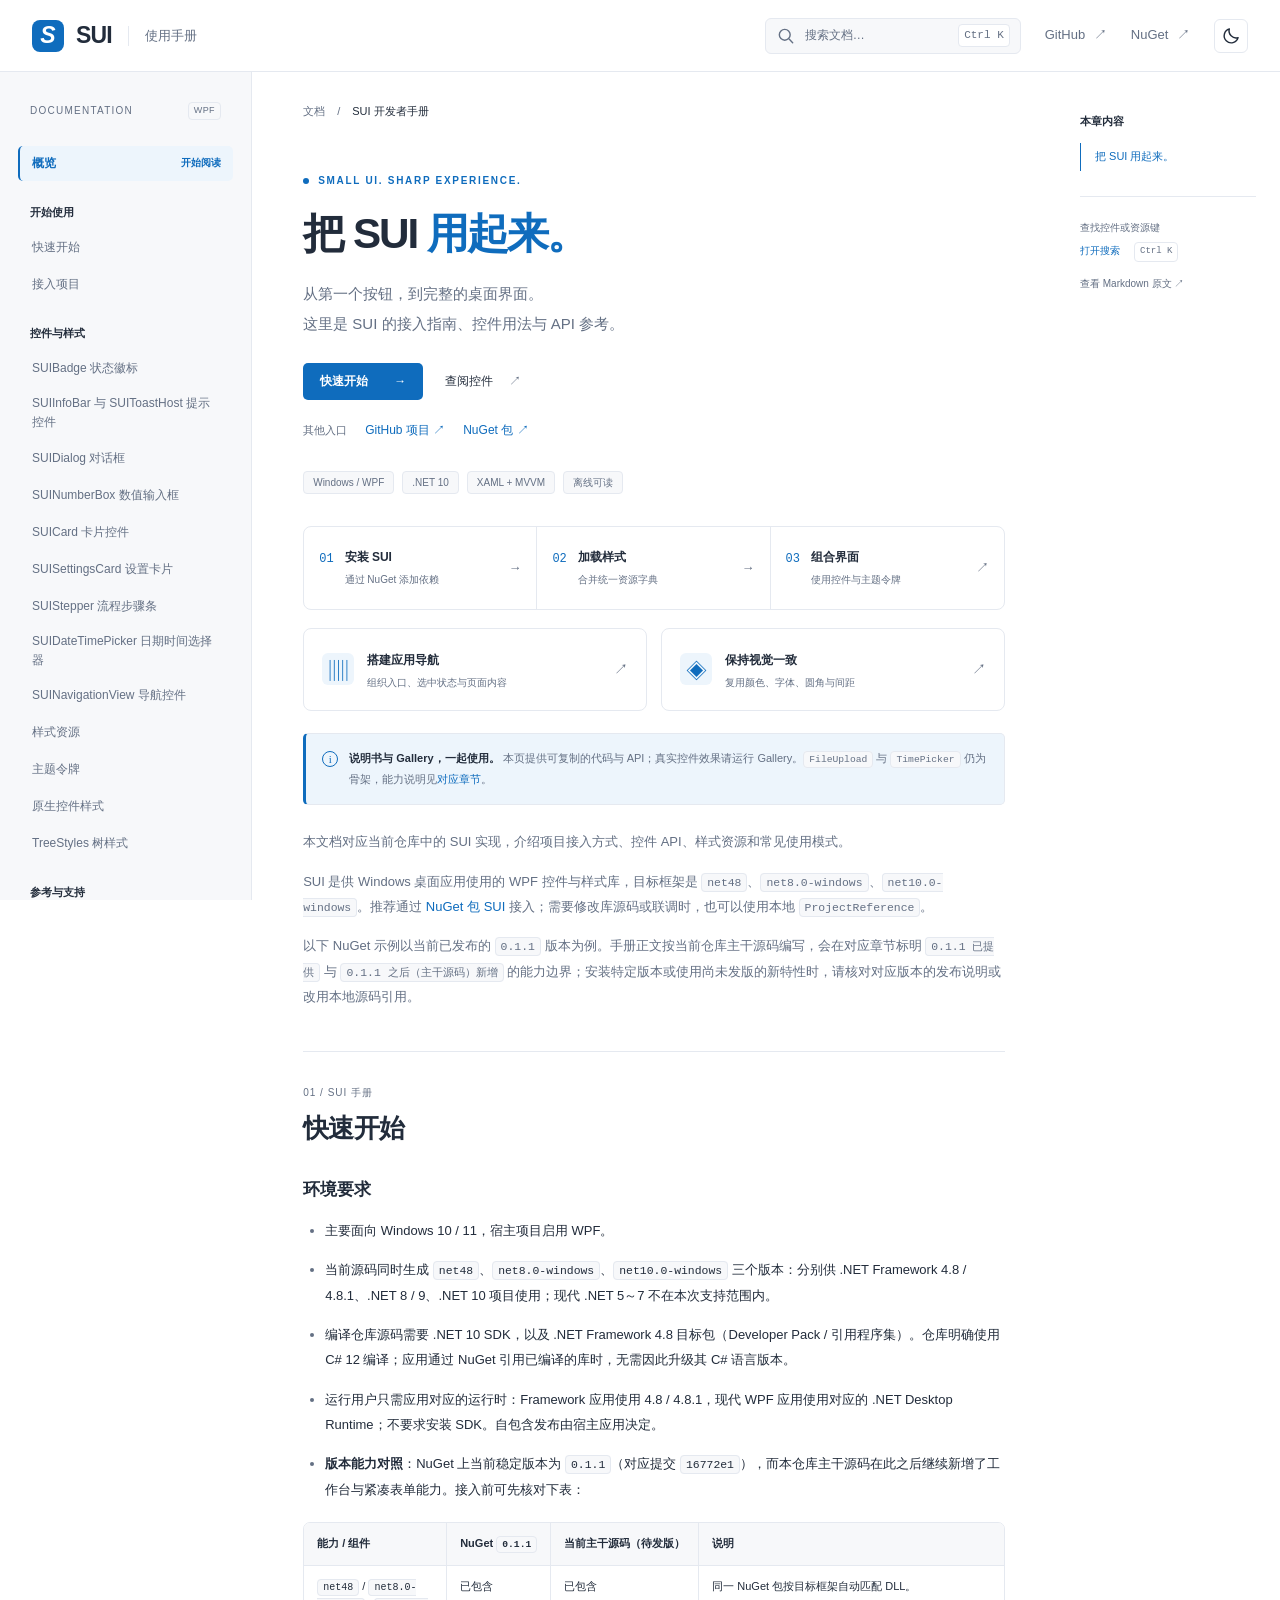
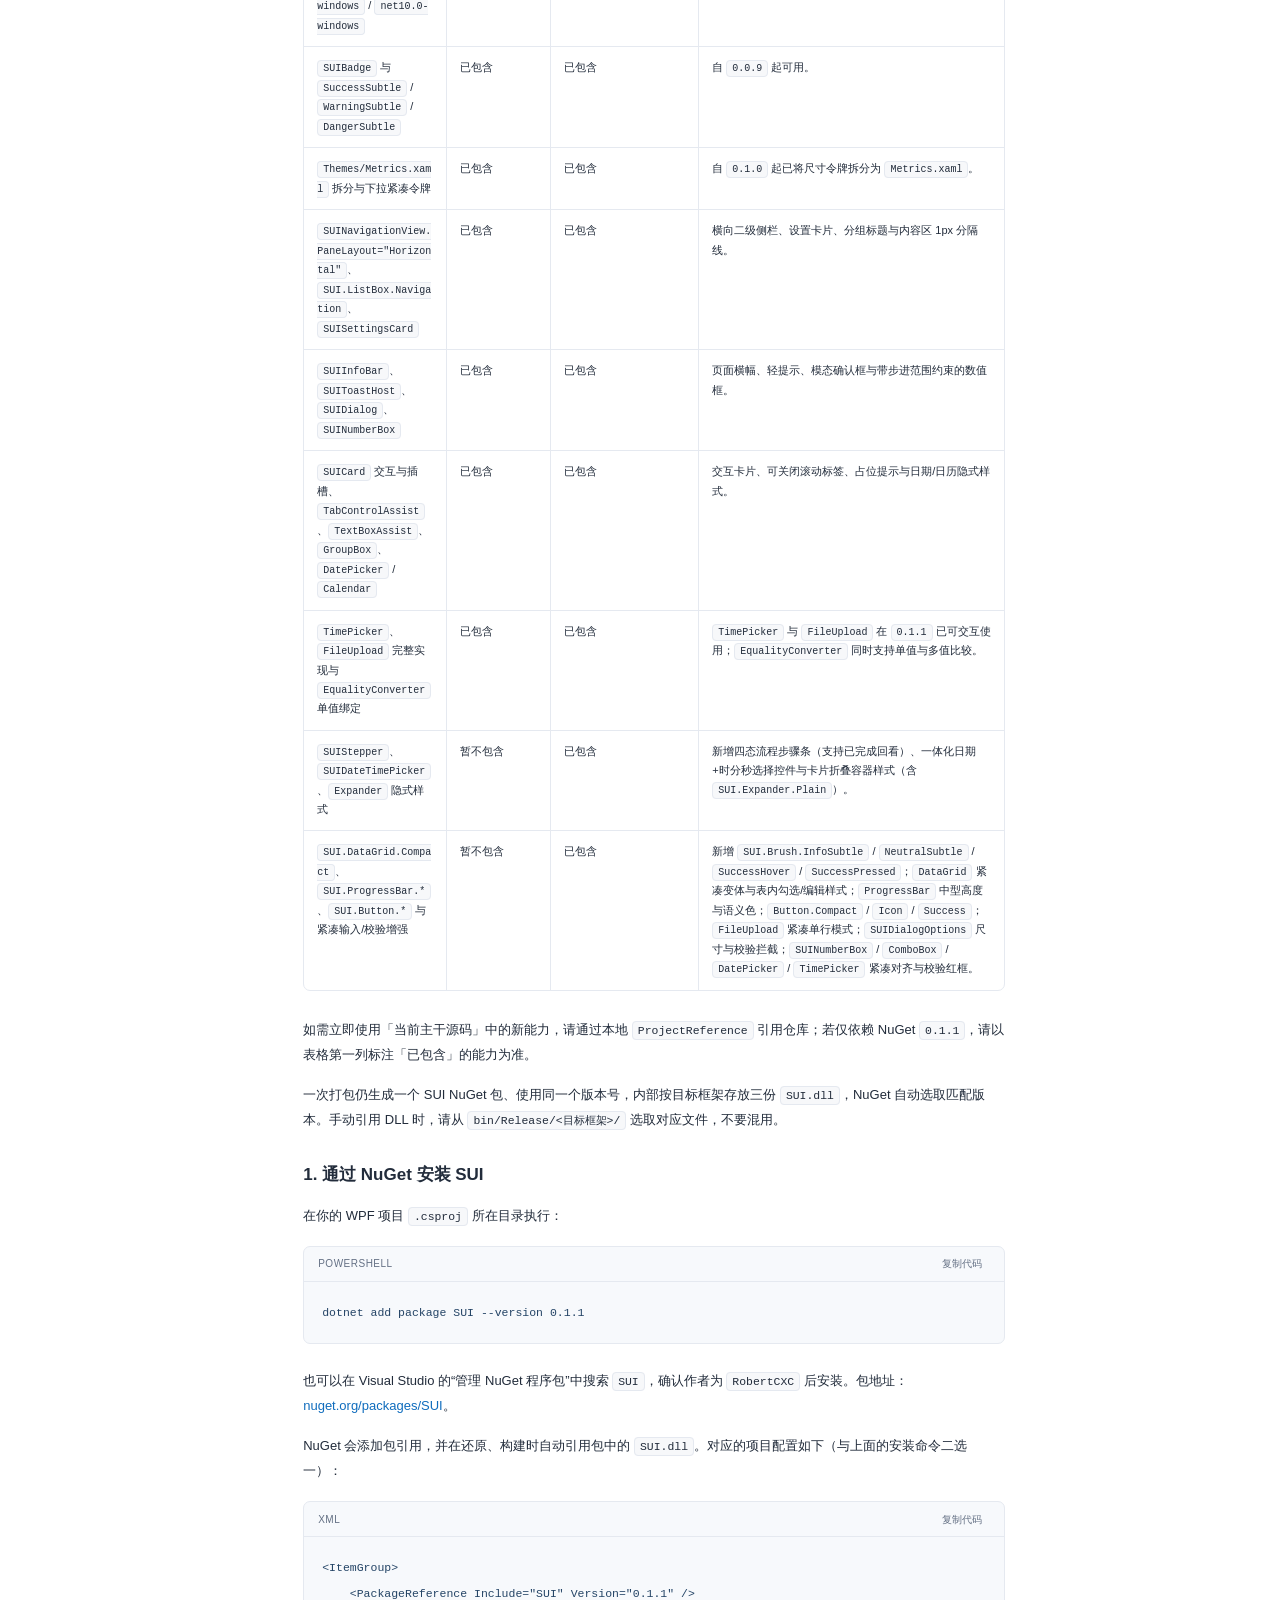
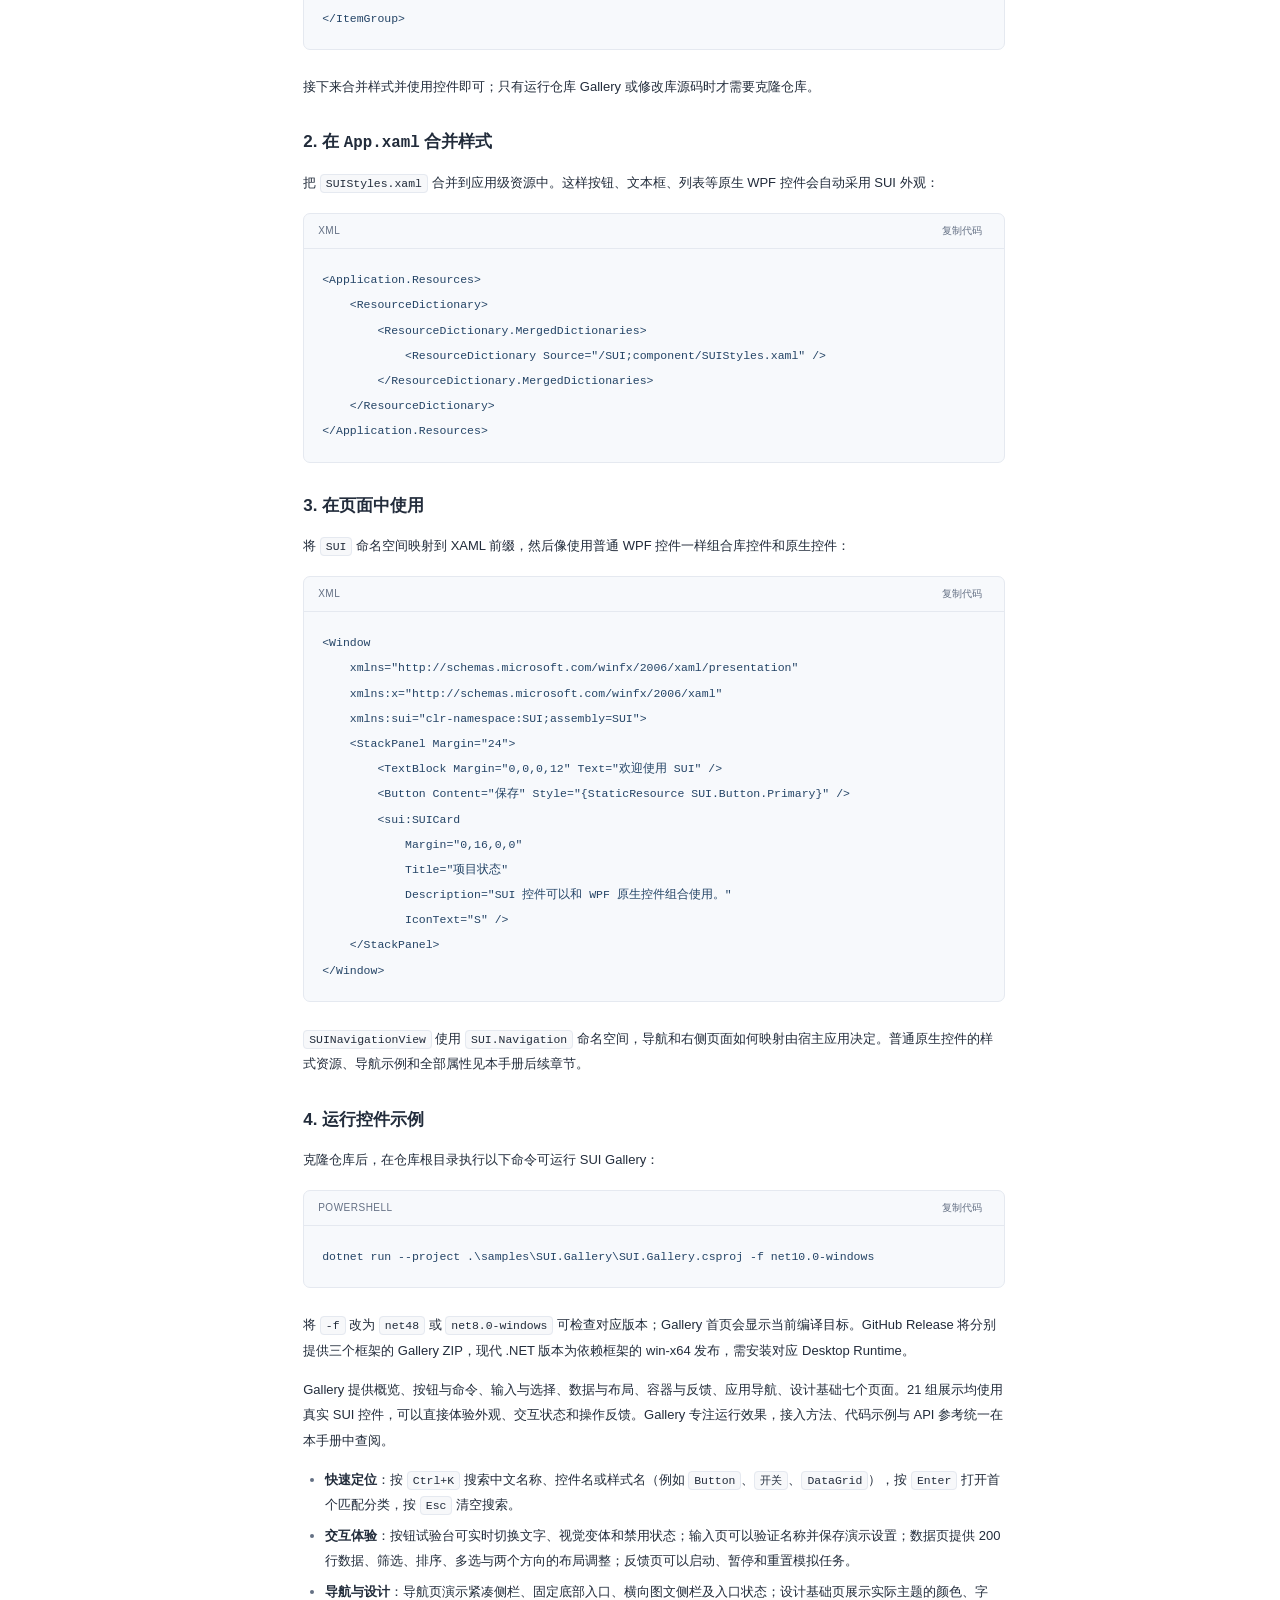
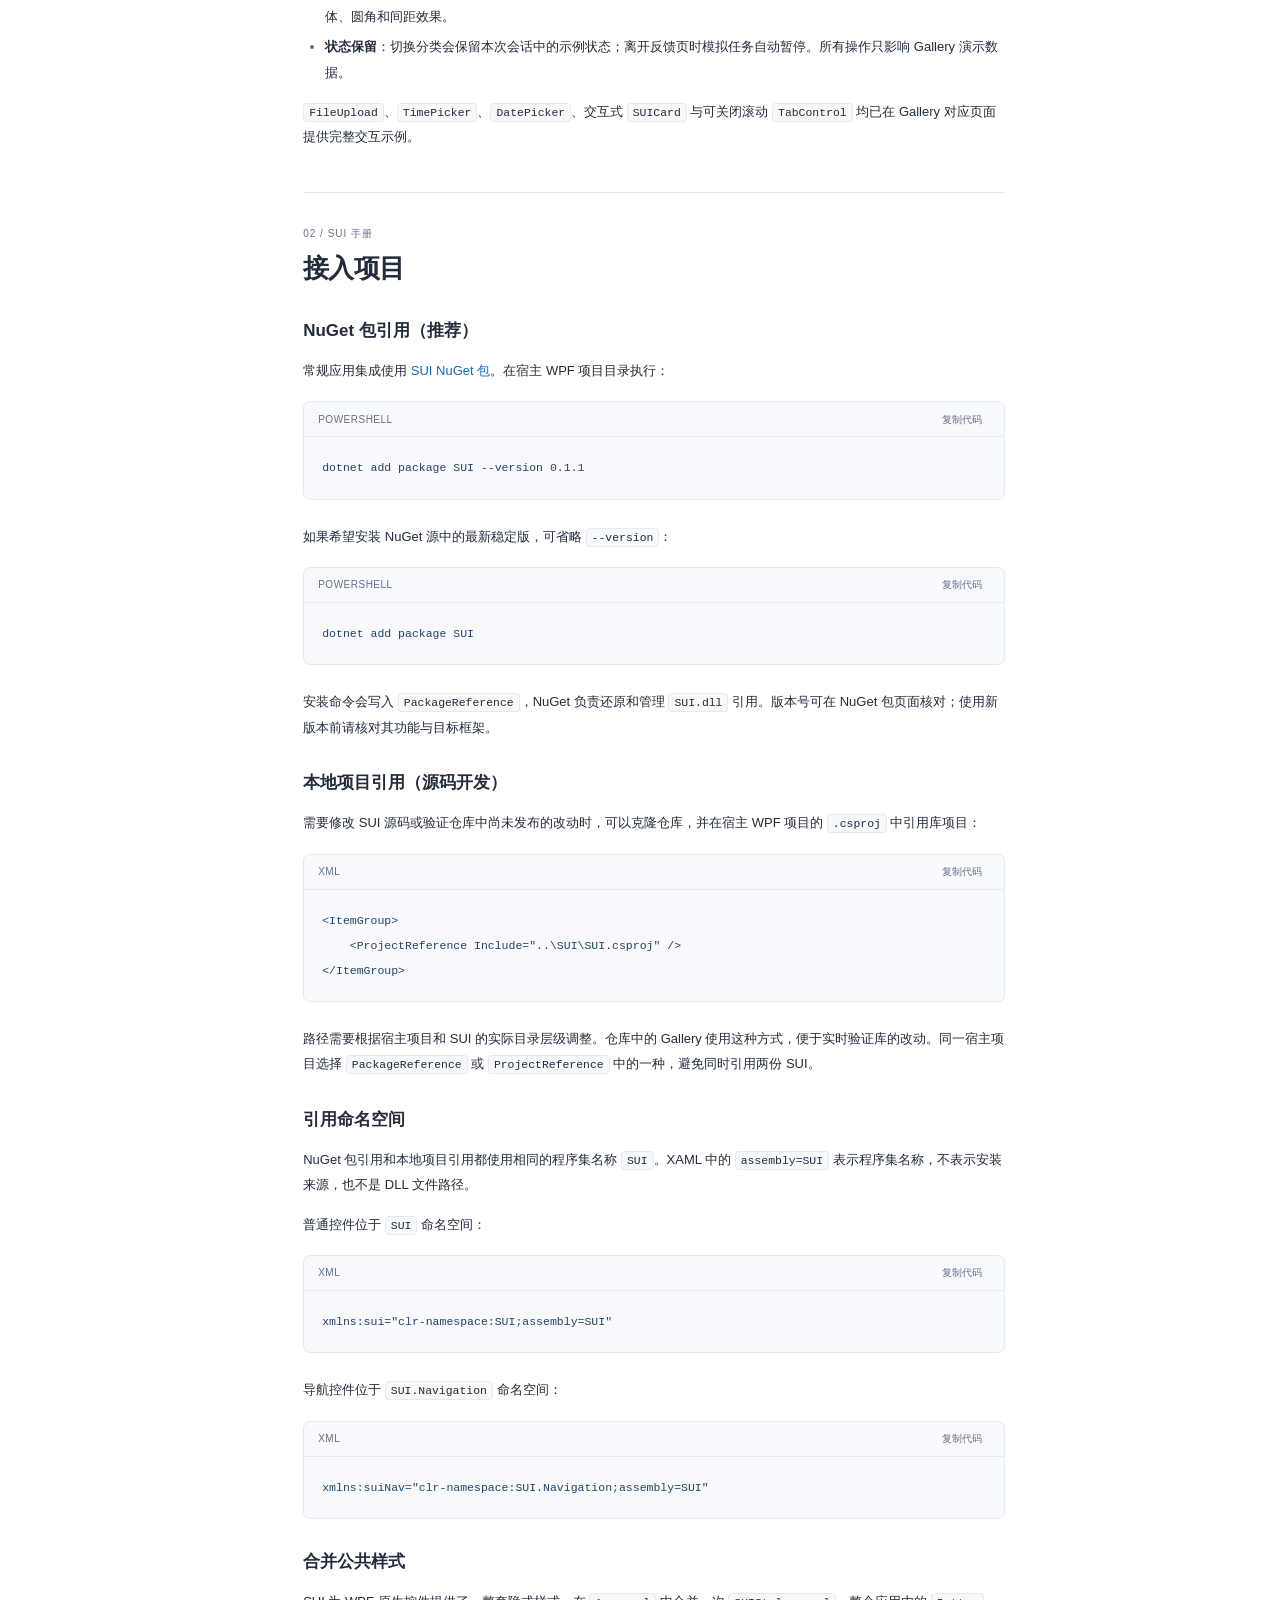
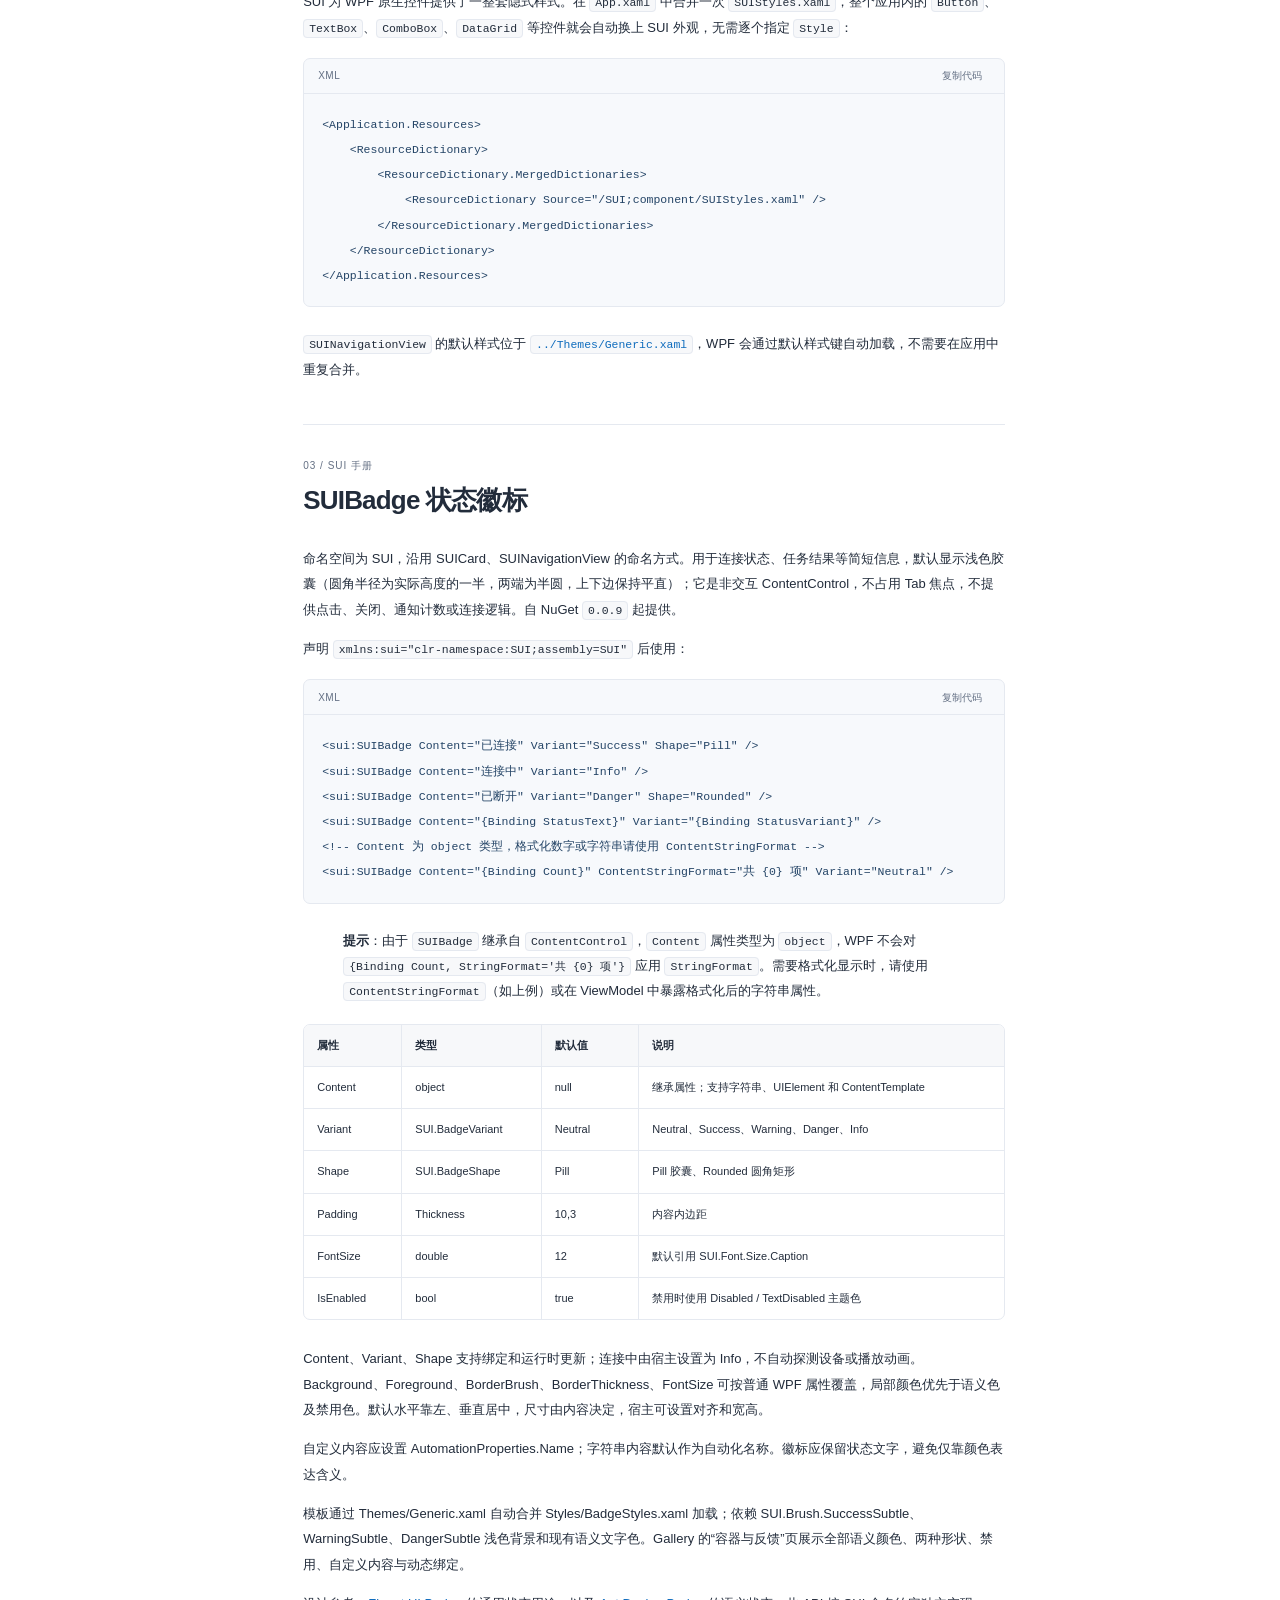
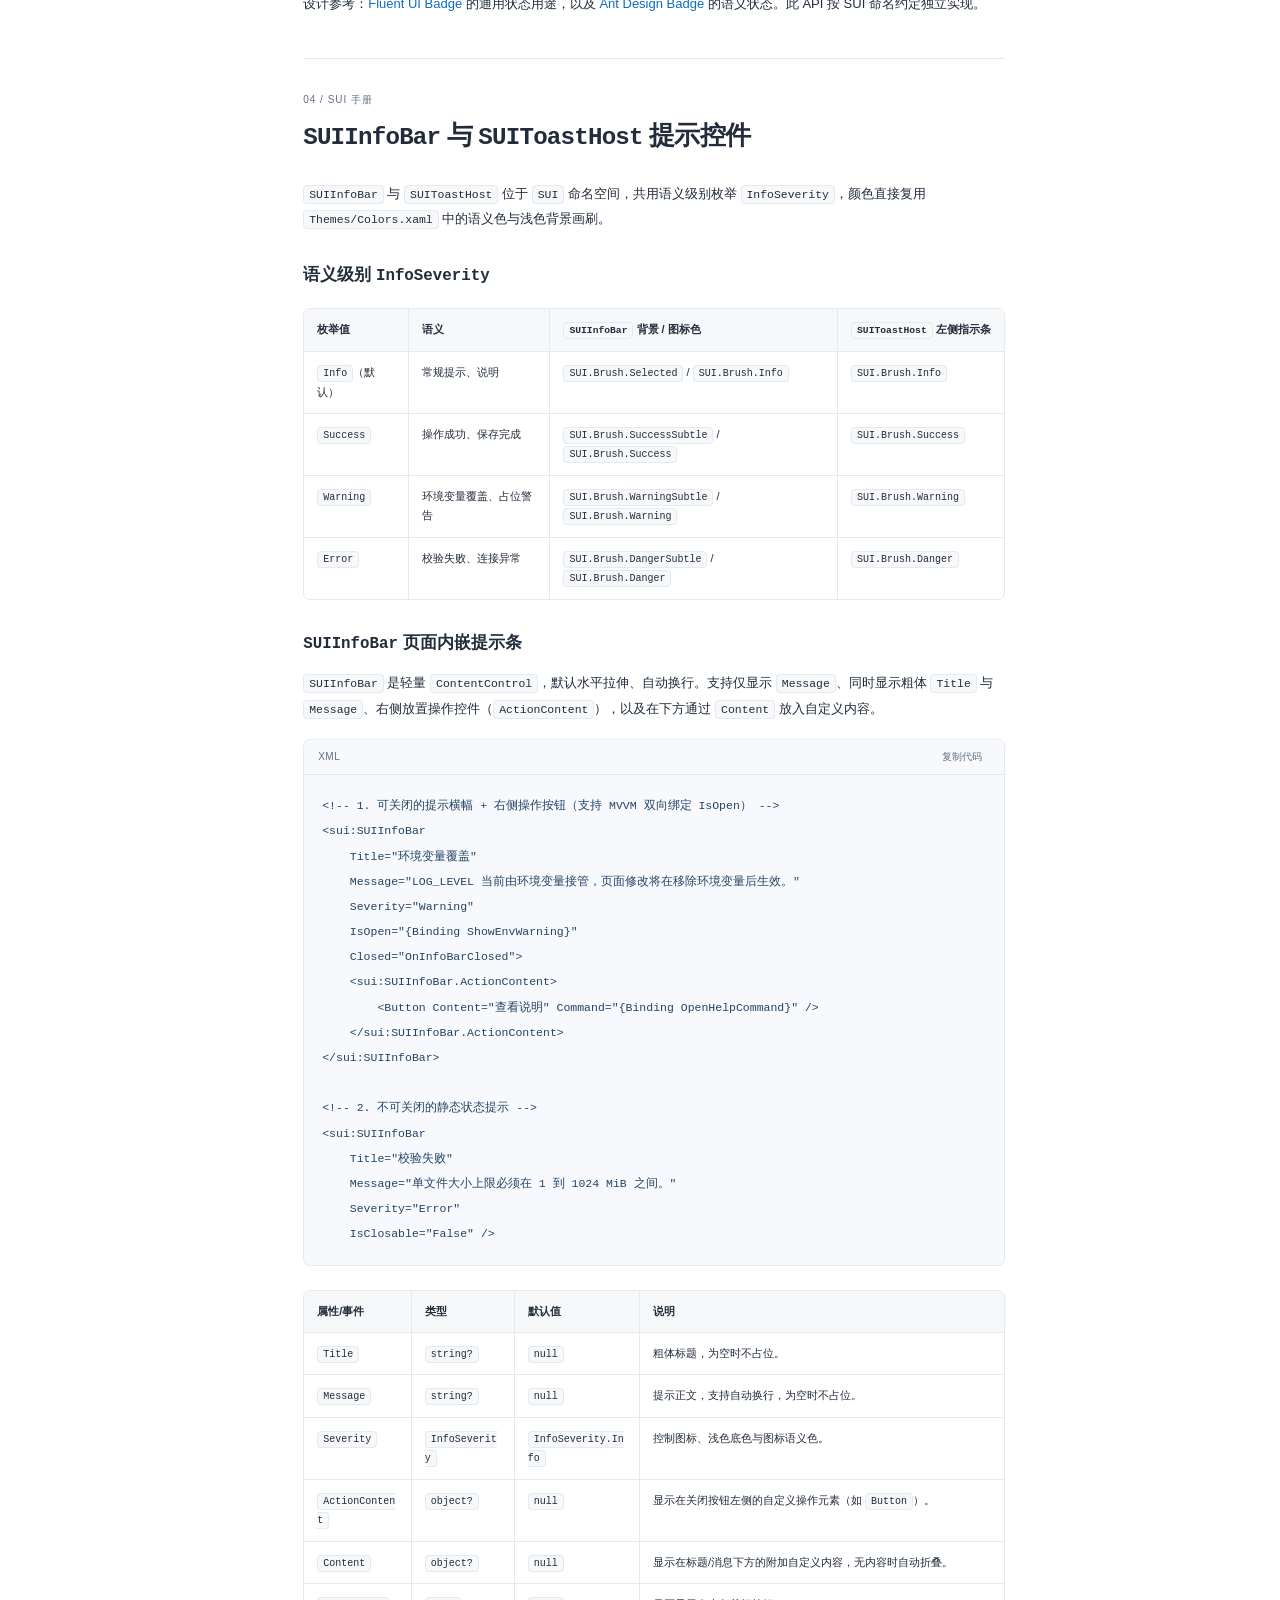
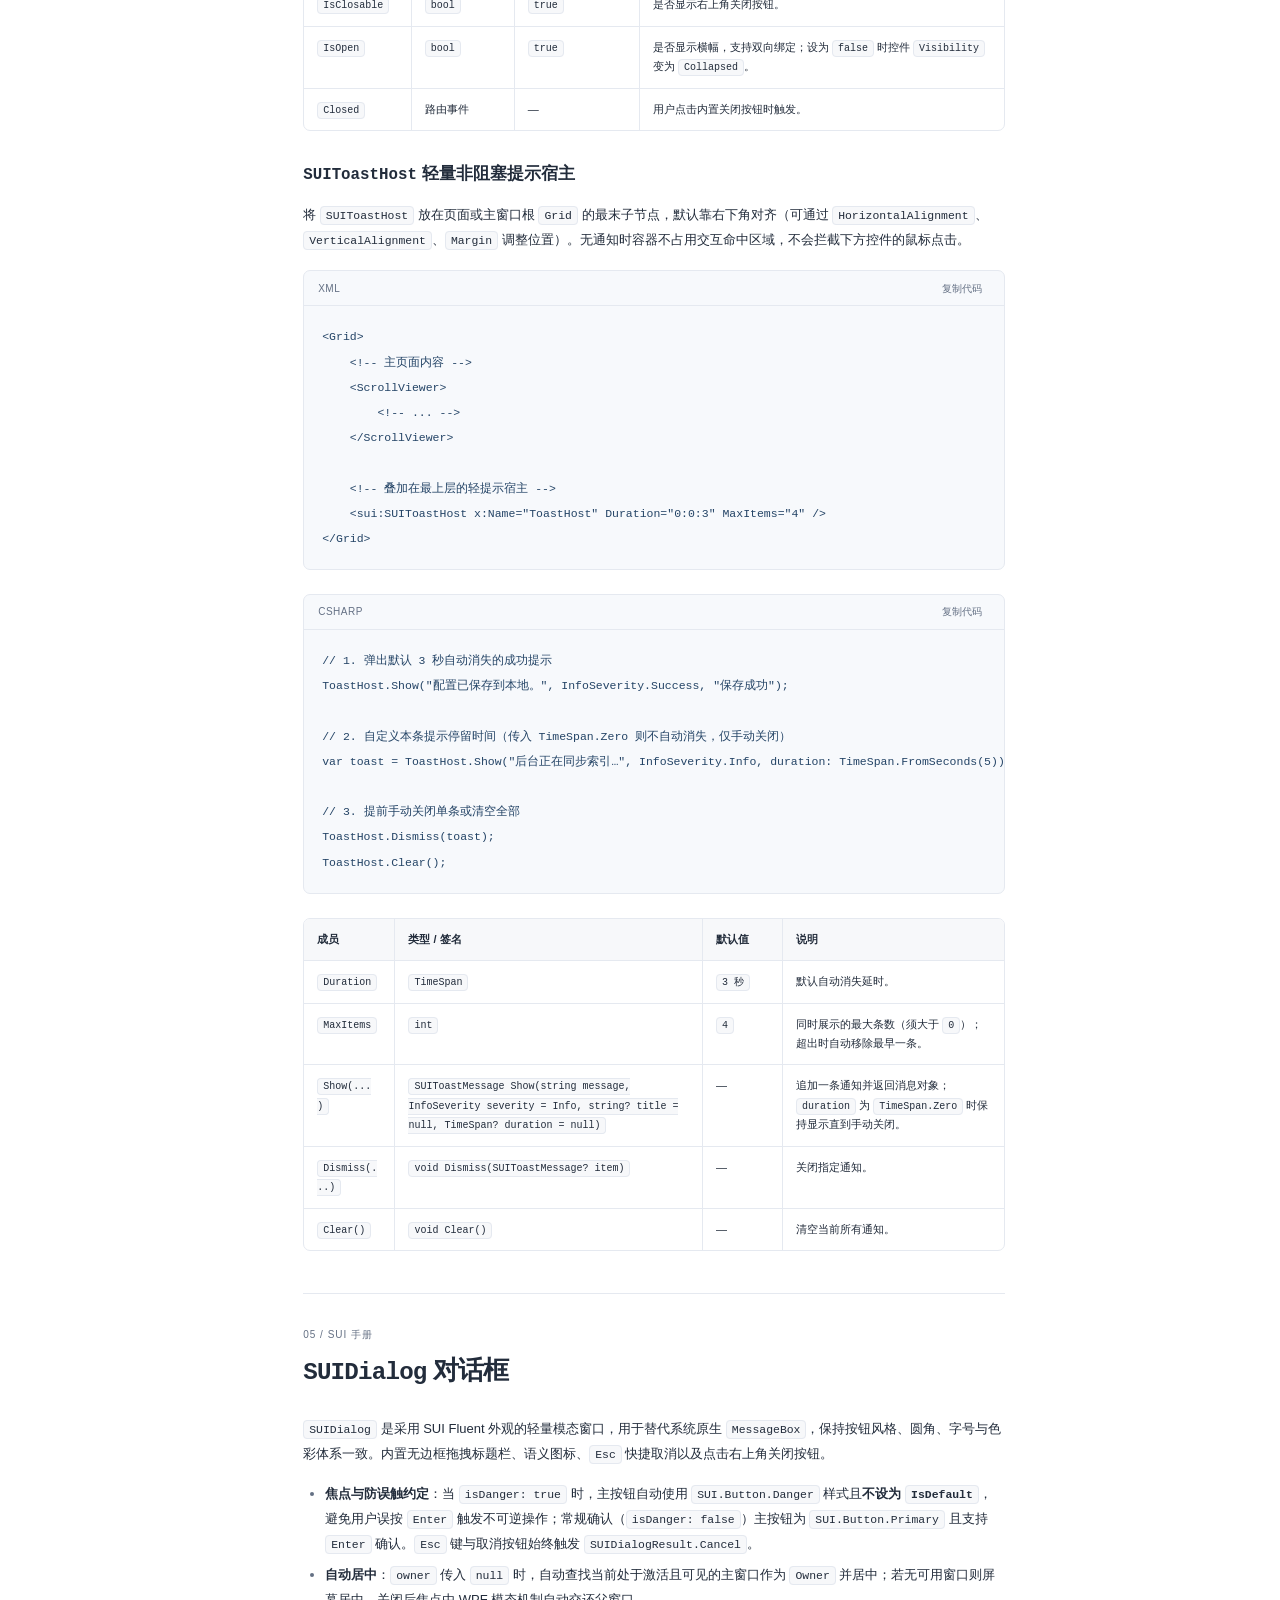
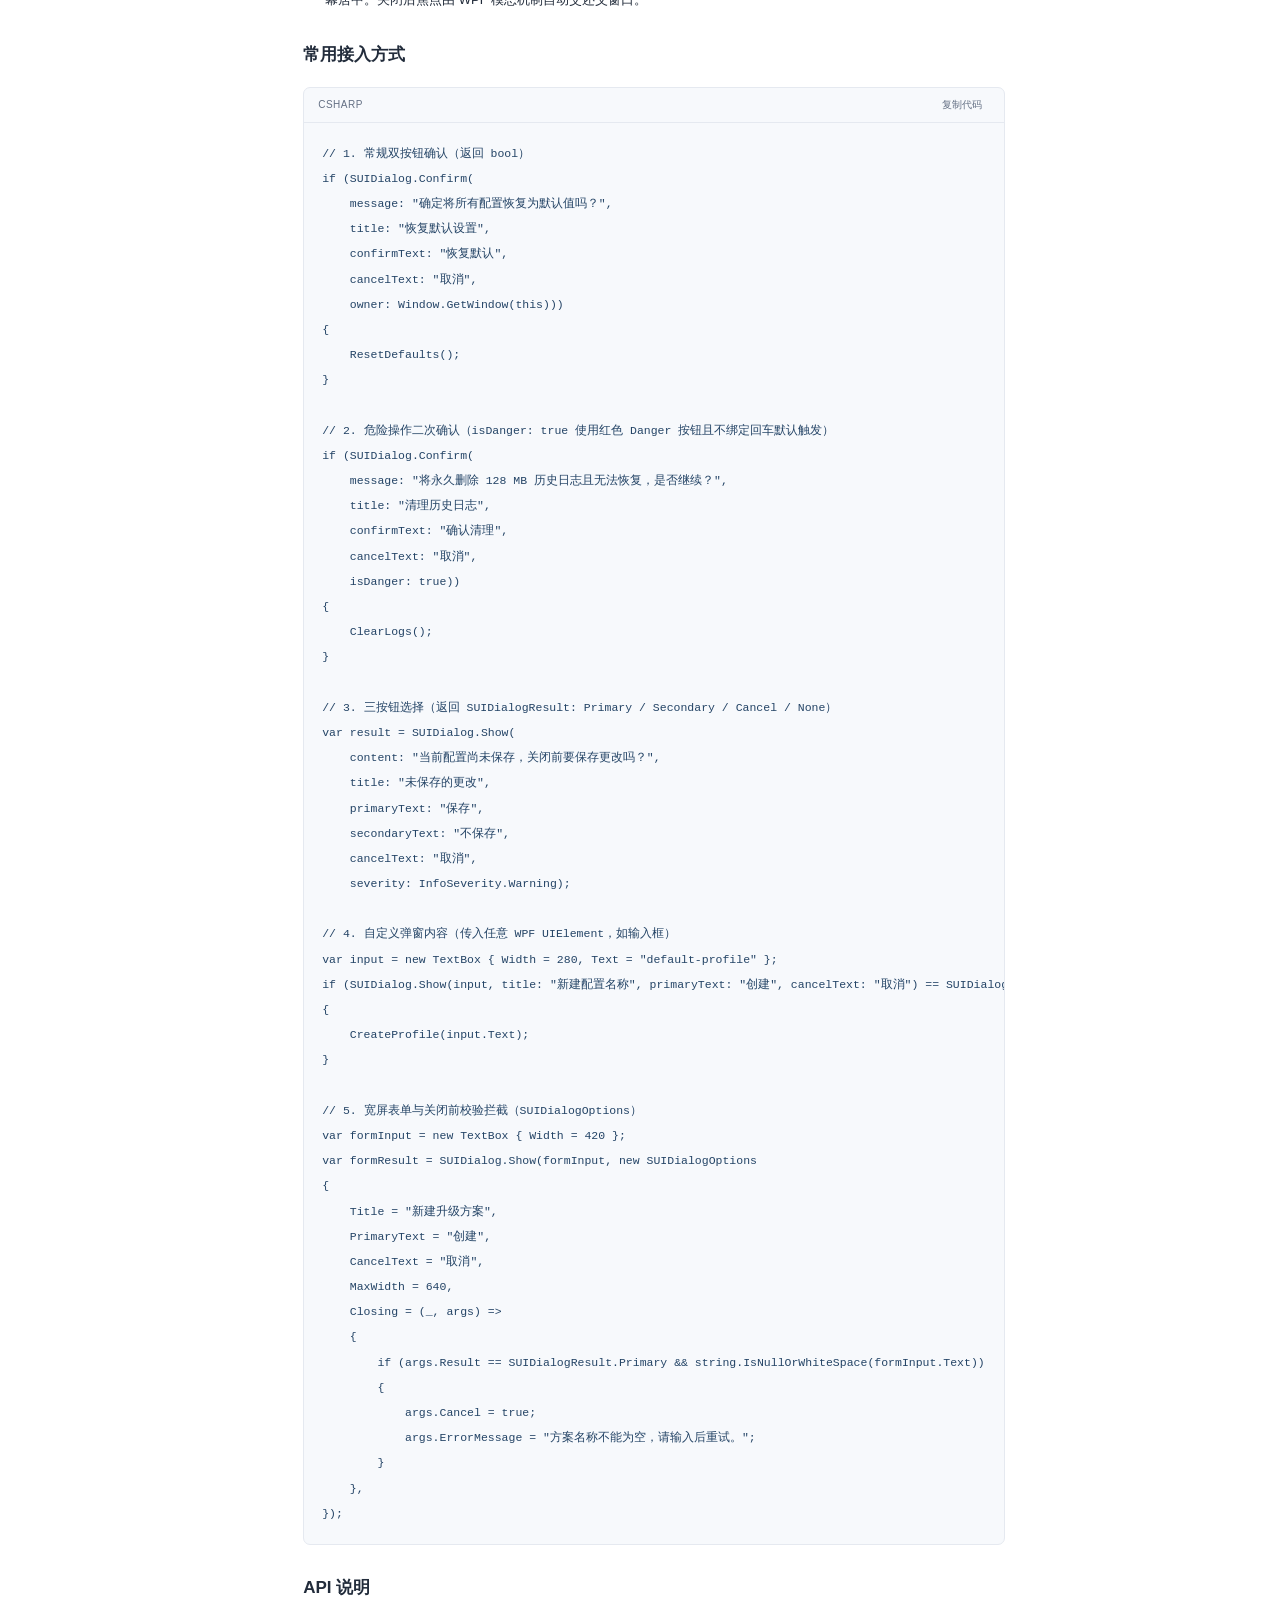
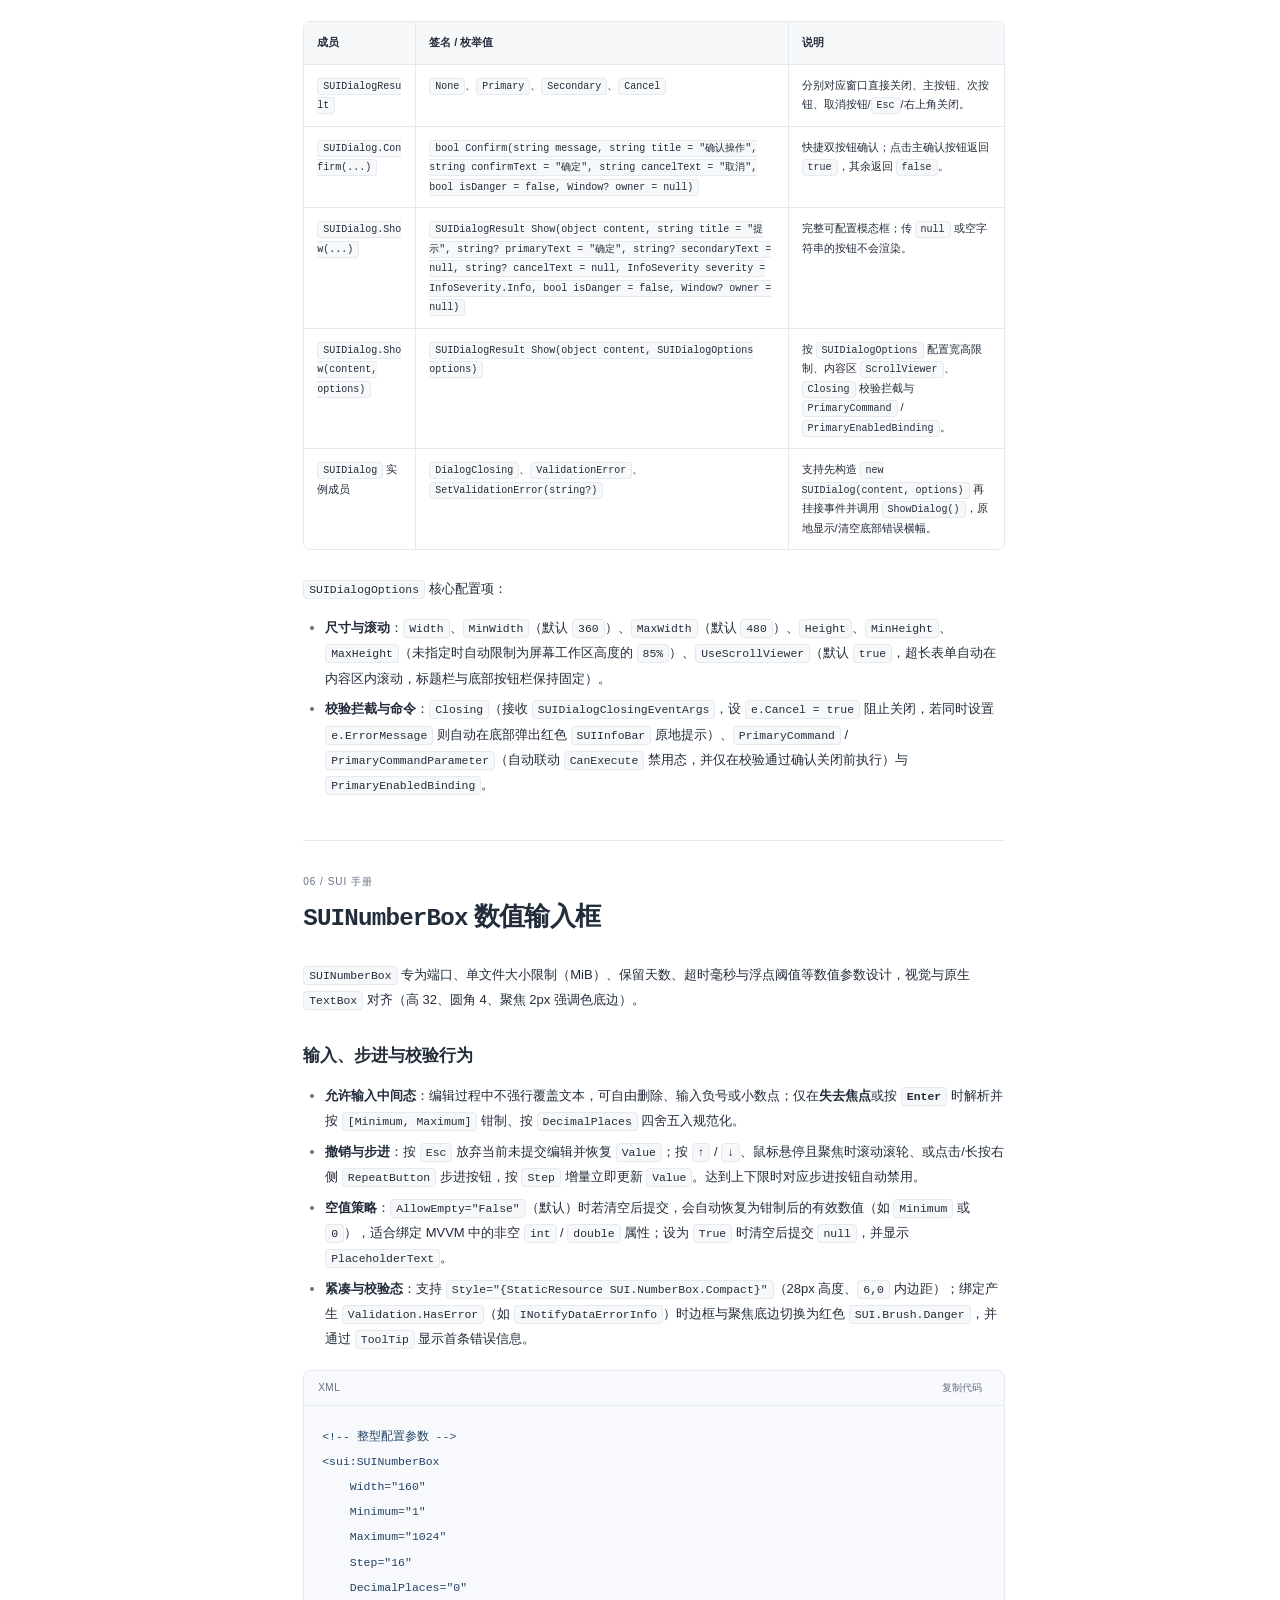
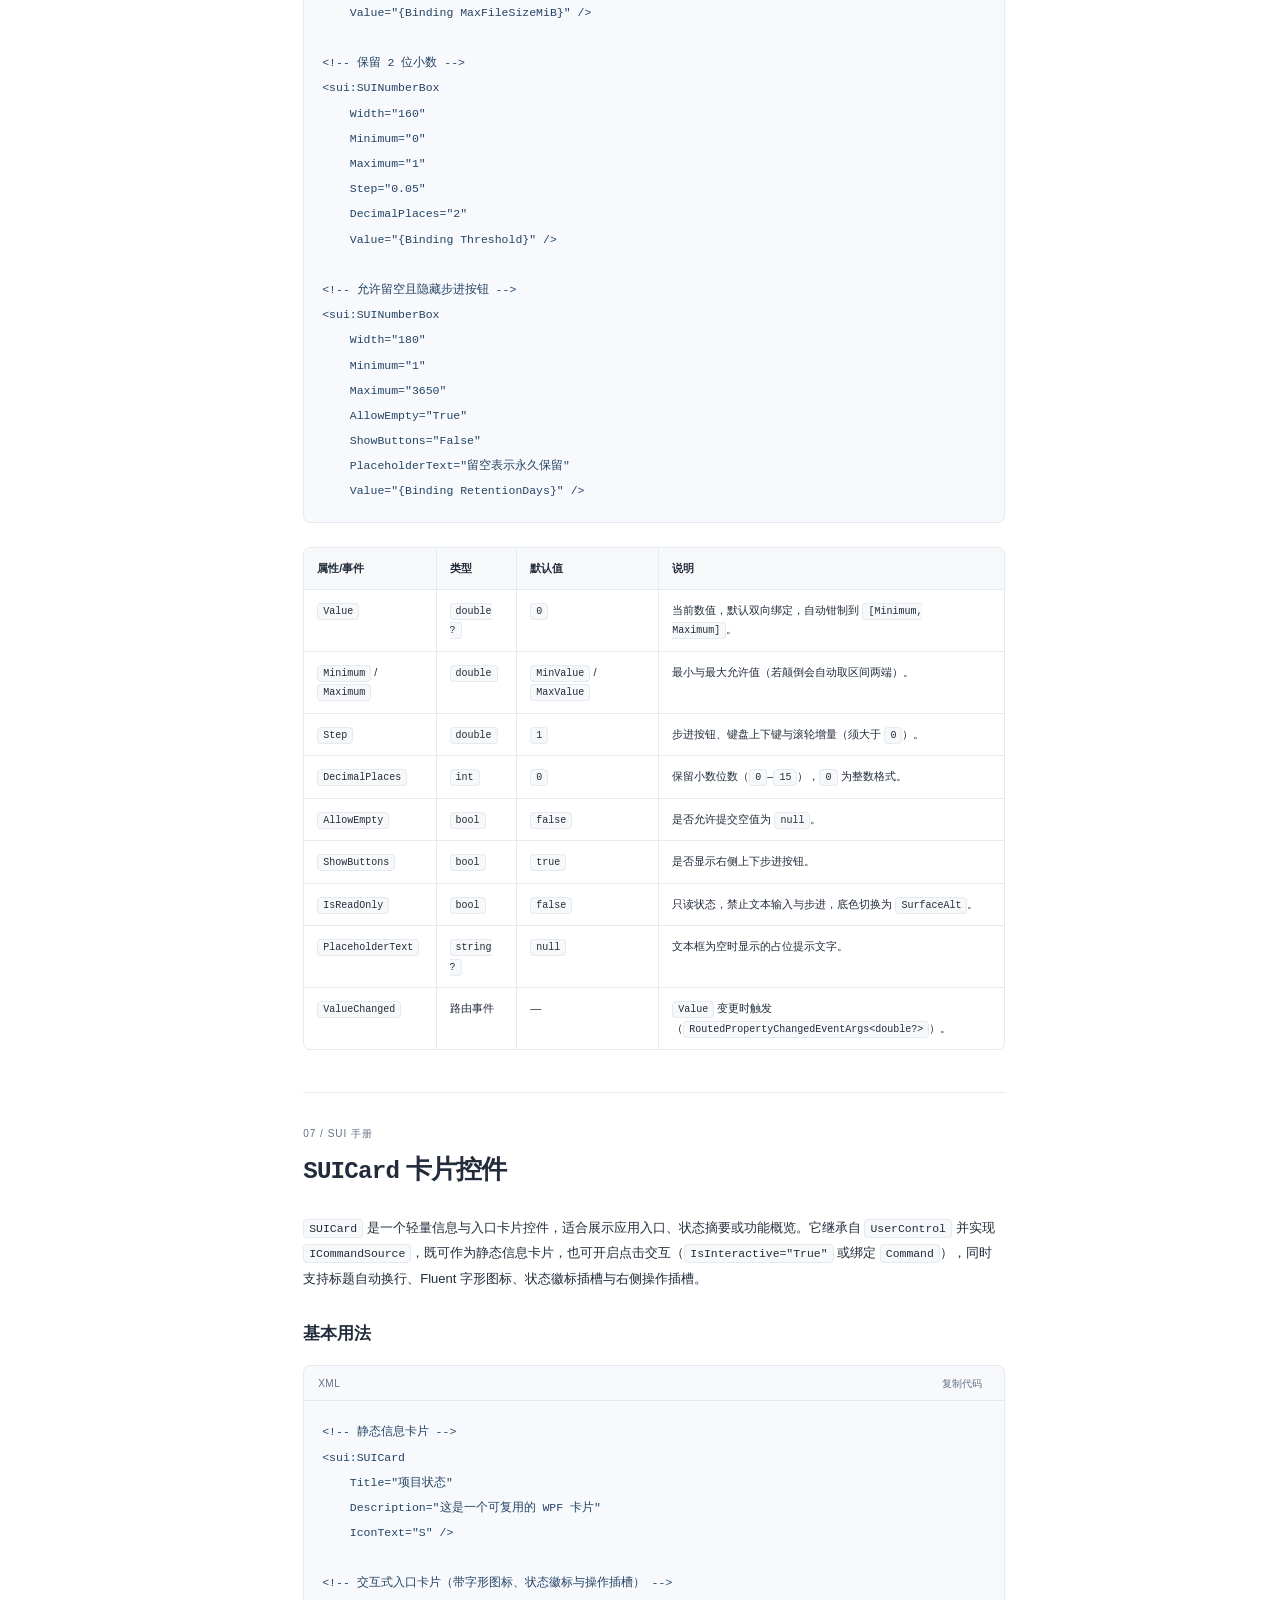
==== commit cdd73a07: "新增工作台向导与紧凑表单能力，修复校验红框与交互缺陷并同步文档与 Gallery 变更目的： 补齐上位机与工具类工作台所需的核心控件、紧凑样式及交互反馈能力，修复未提交草稿及已有输入控件模板中的多处行" ====
--- a/docs/index.html
+++ b/docs/index.html
@@ -26,7 +26,7 @@
   <div class="mobile-bar"><button type="button" class="menu-toggle" aria-expanded="false" aria-controls="sidebar" hidden>☰ 章节目录</button><a href="#概览">返回概览 ↑</a></div>
   <aside id="sidebar" class="sidebar" aria-label="手册章节">
     <div class="sidebar-heading">DOCUMENTATION <span>WPF</span></div>
-    <nav><a class="nav-link overview-link" href="#概览">概览<span>开始阅读</span></a><p class="nav-group">开始使用</p><a class="nav-link" href="#快速开始">快速开始</a><a class="nav-link" href="#接入项目">接入项目</a><p class="nav-group">控件与样式</p><a class="nav-link" href="#suibadge-状态徽标">SUIBadge 状态徽标</a><a class="nav-link" href="#suiinfobar-与-suitoasthost-提示控件">SUIInfoBar 与 SUIToastHost 提示控件</a><a class="nav-link" href="#suidialog-对话框">SUIDialog 对话框</a><a class="nav-link" href="#suinumberbox-数值输入框">SUINumberBox 数值输入框</a><a class="nav-link" href="#suicard-卡片控件">SUICard 卡片控件</a><a class="nav-link" href="#suisettingscard-设置卡片">SUISettingsCard 设置卡片</a><a class="nav-link" href="#suinavigationview-导航控件">SUINavigationView 导航控件</a><a class="nav-link" href="#样式资源">样式资源</a><a class="nav-link" href="#主题令牌">主题令牌</a><a class="nav-link" href="#原生控件样式">原生控件样式</a><a class="nav-link" href="#treestyles-树样式">TreeStyles 树样式</a><p class="nav-group">参考与支持</p><a class="nav-link" href="#转换器">转换器</a><a class="nav-link" href="#fileupload-与-timepicker">FileUpload 与 TimePicker</a><a class="nav-link" href="#构建与排查">构建与排查</a><a class="nav-link" href="#许可证">许可证</a></nav>
+    <nav><a class="nav-link overview-link" href="#概览">概览<span>开始阅读</span></a><p class="nav-group">开始使用</p><a class="nav-link" href="#快速开始">快速开始</a><a class="nav-link" href="#接入项目">接入项目</a><p class="nav-group">控件与样式</p><a class="nav-link" href="#suibadge-状态徽标">SUIBadge 状态徽标</a><a class="nav-link" href="#suiinfobar-与-suitoasthost-提示控件">SUIInfoBar 与 SUIToastHost 提示控件</a><a class="nav-link" href="#suidialog-对话框">SUIDialog 对话框</a><a class="nav-link" href="#suinumberbox-数值输入框">SUINumberBox 数值输入框</a><a class="nav-link" href="#suicard-卡片控件">SUICard 卡片控件</a><a class="nav-link" href="#suisettingscard-设置卡片">SUISettingsCard 设置卡片</a><a class="nav-link" href="#suistepper-流程步骤条">SUIStepper 流程步骤条</a><a class="nav-link" href="#suidatetimepicker-日期时间选择器">SUIDateTimePicker 日期时间选择器</a><a class="nav-link" href="#suinavigationview-导航控件">SUINavigationView 导航控件</a><a class="nav-link" href="#样式资源">样式资源</a><a class="nav-link" href="#主题令牌">主题令牌</a><a class="nav-link" href="#原生控件样式">原生控件样式</a><a class="nav-link" href="#treestyles-树样式">TreeStyles 树样式</a><p class="nav-group">参考与支持</p><a class="nav-link" href="#转换器">转换器</a><a class="nav-link" href="#fileupload-与-timepicker">FileUpload 与 TimePicker</a><a class="nav-link" href="#构建与排查">构建与排查</a><a class="nav-link" href="#许可证">许可证</a></nav>
     <div class="sidebar-footer"><span class="status-dot"></span>与仓库实现同步<span class="sidebar-tag">.NET 10</span></div>
   </aside>
   <main id="正文" tabindex="-1">
@@ -51,7 +51,7 @@
     <aside class="note"><span class="note-icon" aria-hidden="true">i</span><p><strong>说明书与 Gallery，一起使用。</strong> 本页提供可复制的代码与 API；真实控件效果请运行 Gallery。<code>FileUpload</code> 与 <code>TimePicker</code> 仍为骨架，能力说明见<a href="#fileupload-与-timepicker">对应章节</a>。</p></aside>
     <article class="manual-content" aria-label="完整使用手册"><div class="manual-intro"><p>本文档对应当前仓库中的 SUI 实现，介绍项目接入方式、控件 API、样式资源和常见使用模式。</p>
 <p>SUI 是供 Windows 桌面应用使用的 WPF 控件与样式库，目标框架是 <code>net48</code>、<code>net8.0-windows</code>、<code>net10.0-windows</code>。推荐通过 <a href="https://www.nuget.org/packages/SUI">NuGet 包 SUI</a> 接入；需要修改库源码或联调时，也可以使用本地 <code>ProjectReference</code>。</p>
-<p>以下 NuGet 示例以当前已发布的 <code>0.0.9</code> 版本为例。手册正文按当前仓库主干源码编写，会在对应章节标明 <code>0.0.9 已提供</code> 与 <code>0.0.9 之后（主干源码）新增</code> 的能力边界；安装特定版本或使用尚未发版的新特性时，请核对对应版本的发布说明或改用本地源码引用。</p>
+<p>以下 NuGet 示例以当前已发布的 <code>0.1.1</code> 版本为例。手册正文按当前仓库主干源码编写，会在对应章节标明 <code>0.1.1 已提供</code> 与 <code>0.1.1 之后（主干源码）新增</code> 的能力边界；安装特定版本或使用尚未发版的新特性时，请核对对应版本的发布说明或改用本地源码引用。</p>
 </div>
 <section class="doc-section" aria-labelledby="快速开始"><div class="section-number">01 / SUI 手册</div><h2 id="快速开始">快速开始<a class="heading-link" href="#快速开始" aria-label="链接到：快速开始">#</a></h2>
 <h3 id="环境要求">环境要求<a class="heading-link" href="#环境要求" aria-label="链接到：环境要求">#</a></h3>
@@ -64,14 +64,14 @@
 </li>
 <li><p>运行用户只需应用对应的运行时：Framework 应用使用 4.8 / 4.8.1，现代 WPF 应用使用对应的 .NET Desktop Runtime；不要求安装 SDK。自包含发布由宿主应用决定。</p>
 </li>
-<li><p><strong>版本能力对照</strong>：NuGet 上当前稳定版本为 <code>0.0.9</code>（对应提交 <code>52024e5</code>），而本仓库主干源码在此之后持续新增了资源拆分与多项组件。接入前可先核对下表：</p>
+<li><p><strong>版本能力对照</strong>：NuGet 上当前稳定版本为 <code>0.1.1</code>（对应提交 <code>16772e1</code>），而本仓库主干源码在此之后继续新增了工作台与紧凑表单能力。接入前可先核对下表：</p>
 </li>
 </ul>
 <div class="table-scroll" role="region" aria-label="参考表格，可横向滚动" tabindex="0"><table>
 <thead>
 <tr>
 <th>能力 / 组件</th>
-<th>NuGet <code>0.0.9</code></th>
+<th>NuGet <code>0.1.1</code></th>
 <th>当前主干源码（待发版）</th>
 <th>说明</th>
 </tr>
@@ -91,64 +91,58 @@
 </tr>
 <tr>
 <td><code>Themes/Metrics.xaml</code> 拆分与下拉紧凑令牌</td>
+<td>已包含</td>
+<td>已包含</td>
+<td>自 <code>0.1.0</code> 起已将尺寸令牌拆分为 <code>Metrics.xaml</code>。</td>
+</tr>
+<tr>
+<td><code>SUINavigationView.PaneLayout=&quot;Horizontal&quot;</code>、<code>SUI.ListBox.Navigation</code>、<code>SUISettingsCard</code></td>
+<td>已包含</td>
+<td>已包含</td>
+<td>横向二级侧栏、设置卡片、分组标题与内容区 1px 分隔线。</td>
+</tr>
+<tr>
+<td><code>SUIInfoBar</code>、<code>SUIToastHost</code>、<code>SUIDialog</code>、<code>SUINumberBox</code></td>
+<td>已包含</td>
+<td>已包含</td>
+<td>页面横幅、轻提示、模态确认框与带步进范围约束的数值框。</td>
+</tr>
+<tr>
+<td><code>SUICard</code> 交互与插槽、<code>TabControlAssist</code>、<code>TextBoxAssist</code>、<code>GroupBox</code>、<code>DatePicker</code> / <code>Calendar</code></td>
+<td>已包含</td>
+<td>已包含</td>
+<td>交互卡片、可关闭滚动标签、占位提示与日期/日历隐式样式。</td>
+</tr>
+<tr>
+<td><code>TimePicker</code>、<code>FileUpload</code> 完整实现与 <code>EqualityConverter</code> 单值绑定</td>
+<td>已包含</td>
+<td>已包含</td>
+<td><code>TimePicker</code> 与 <code>FileUpload</code> 在 <code>0.1.1</code> 已可交互使用；<code>EqualityConverter</code> 同时支持单值与多值比较。</td>
+</tr>
+<tr>
+<td><code>SUIStepper</code>、<code>SUIDateTimePicker</code>、<code>Expander</code> 隐式样式</td>
 <td>暂不包含</td>
 <td>已包含</td>
-<td><code>0.0.9</code> 中尺寸令牌仍在 <code>Colors.xaml</code>；主干（<code>cad9212</code> 起）拆分为 <code>Metrics.xaml</code>，并新增 <code>SUI.Space.ComboBoxItemPadding</code>、<code>SUI.Control.ComboBoxItemMinHeight</code>。</td>
-</tr>
-<tr>
-<td><code>SUI.Switch</code> 首帧已选中状态同步落位</td>
+<td>新增四态流程步骤条（支持已完成回看）、一体化日期+时分秒选择控件与卡片折叠容器样式（含 <code>SUI.Expander.Plain</code>）。</td>
+</tr>
+<tr>
+<td><code>SUI.DataGrid.Compact</code>、<code>SUI.ProgressBar.*</code>、<code>SUI.Button.*</code> 与紧凑输入/校验增强</td>
 <td>暂不包含</td>
 <td>已包含</td>
-<td>修复初始 <code>IsChecked=&quot;True&quot;</code> 时首帧误显关闭态并回弹的样式问题。</td>
-</tr>
-<tr>
-<td><code>SUINavigationView.PaneLayout=&quot;Horizontal&quot;</code> 与角标</td>
-<td>暂不包含</td>
-<td>已包含</td>
-<td>横向二级侧栏、左侧 3px <code>Accent</code> 选中指示条及 <code>SUINavigationItem.BadgeText/BadgeVariant</code>。</td>
-</tr>
-<tr>
-<td><code>SUI.ListBox.Navigation</code> / <code>SUISettingsCard</code> / <code>SUI.Separator</code> / <code>SUI.Text.*</code></td>
-<td>暂不包含</td>
-<td>已包含</td>
-<td>设置页常用组合容器、分组标题与内容区 1px 分隔线。</td>
-</tr>
-<tr>
-<td><code>SUIInfoBar</code>、<code>SUIToastHost</code>、<code>SUIDialog</code>、<code>SUINumberBox</code></td>
-<td>暂不包含</td>
-<td>已包含</td>
-<td>页面横幅、轻提示、模态确认框与带步进范围约束的数值框。</td>
-</tr>
-<tr>
-<td><code>SUICard</code> 交互与插槽、<code>TabControlAssist</code> 可关闭/滚动标签</td>
-<td>暂不包含</td>
-<td>已包含</td>
-<td><code>SUICard</code> 新增 <code>IsInteractive</code> / <code>Command</code> / <code>Click</code> / <code>IconGlyph</code> / <code>BadgeContent</code> / <code>ActionContent</code>；<code>TabControlAssist</code> 支持关闭按钮与标题溢出滚动。</td>
-</tr>
-<tr>
-<td><code>TextBoxAssist</code> 占位提示、紧凑样式、药丸筛选、<code>GroupBox</code>、<code>DatePicker</code> / <code>Calendar</code></td>
-<td>暂不包含</td>
-<td>已包含</td>
-<td><code>PlaceholderText</code> 附加属性、<code>SUI.*.Compact</code>、<code>SUI.RadioButton.Pill</code> / <code>SUI.ToggleButton.Pill</code>、<code>GroupBox</code>、<code>SUI.Border.Card</code> 及日期/日历隐式样式。</td>
-</tr>
-<tr>
-<td><code>TimePicker</code>、<code>FileUpload</code> 完整实现与 <code>EqualityConverter</code> 单值绑定</td>
-<td>暂不包含</td>
-<td>已包含</td>
-<td><code>TimePicker</code> 与 <code>FileUpload</code> 已从骨架升级为可交互控件；<code>EqualityConverter</code> 同时支持 <code>IValueConverter</code> 与 <code>IMultiValueConverter</code>。</td>
+<td>新增 <code>SUI.Brush.InfoSubtle</code> / <code>NeutralSubtle</code> / <code>SuccessHover</code> / <code>SuccessPressed</code>；<code>DataGrid</code> 紧凑变体与表内勾选/编辑样式；<code>ProgressBar</code> 中型高度与语义色；<code>Button.Compact</code> / <code>Icon</code> / <code>Success</code>；<code>FileUpload</code> 紧凑单行模式；<code>SUIDialogOptions</code> 尺寸与校验拦截；<code>SUINumberBox</code> / <code>ComboBox</code> / <code>DatePicker</code> / <code>TimePicker</code> 紧凑对齐与校验红框。</td>
 </tr>
 </tbody>
 </table></div>
-<p>如需立即使用「当前主干源码」中的新能力，请通过本地 <code>ProjectReference</code> 引用仓库；若仅依赖 NuGet <code>0.0.9</code>，请以表格第一列标注「已包含」的能力为准。</p>
+<p>如需立即使用「当前主干源码」中的新能力，请通过本地 <code>ProjectReference</code> 引用仓库；若仅依赖 NuGet <code>0.1.1</code>，请以表格第一列标注「已包含」的能力为准。</p>
 <p>一次打包仍生成一个 SUI NuGet 包、使用同一个版本号，内部按目标框架存放三份 <code>SUI.dll</code>，NuGet 自动选取匹配版本。手动引用 DLL 时，请从 <code>bin/Release/&lt;目标框架&gt;/</code> 选取对应文件，不要混用。</p>
 <h3 id="1-通过-nuget-安装-sui">1. 通过 NuGet 安装 SUI<a class="heading-link" href="#1-通过-nuget-安装-sui" aria-label="链接到：1. 通过 NuGet 安装 SUI">#</a></h3>
 <p>在你的 WPF 项目 <code>.csproj</code> 所在目录执行：</p>
-<div class="code-block"><div class="code-toolbar"><span>powershell</span><button type="button" class="copy-button" hidden>复制代码</button></div><pre tabindex="0" aria-label="powershell 代码示例"><code class="language-powershell">dotnet add package SUI --version 0.0.9
+<div class="code-block"><div class="code-toolbar"><span>powershell</span><button type="button" class="copy-button" hidden>复制代码</button></div><pre tabindex="0" aria-label="powershell 代码示例"><code class="language-powershell">dotnet add package SUI --version 0.1.1
 </code></pre></div>
 <p>也可以在 Visual Studio 的“管理 NuGet 程序包”中搜索 <code>SUI</code>，确认作者为 <code>RobertCXC</code> 后安装。包地址：<a href="https://www.nuget.org/packages/SUI">nuget.org/packages/SUI</a>。</p>
 <p>NuGet 会添加包引用，并在还原、构建时自动引用包中的 <code>SUI.dll</code>。对应的项目配置如下（与上面的安装命令二选一）：</p>
 <div class="code-block"><div class="code-toolbar"><span>xml</span><button type="button" class="copy-button" hidden>复制代码</button></div><pre tabindex="0" aria-label="xml 代码示例"><code class="language-xml">&lt;ItemGroup&gt;
-    &lt;PackageReference Include=&quot;SUI&quot; Version=&quot;0.0.9&quot; /&gt;
+    &lt;PackageReference Include=&quot;SUI&quot; Version=&quot;0.1.1&quot; /&gt;
 &lt;/ItemGroup&gt;
 </code></pre></div>
 <p>接下来合并样式并使用控件即可；只有运行仓库 Gallery 或修改库源码时才需要克隆仓库。</p>
@@ -197,7 +191,7 @@
 <section class="doc-section" aria-labelledby="接入项目"><div class="section-number">02 / SUI 手册</div><h2 id="接入项目">接入项目<a class="heading-link" href="#接入项目" aria-label="链接到：接入项目">#</a></h2>
 <h3 id="nuget-包引用推荐">NuGet 包引用（推荐）<a class="heading-link" href="#nuget-包引用推荐" aria-label="链接到：NuGet 包引用（推荐）">#</a></h3>
 <p>常规应用集成使用 <a href="https://www.nuget.org/packages/SUI">SUI NuGet 包</a>。在宿主 WPF 项目目录执行：</p>
-<div class="code-block"><div class="code-toolbar"><span>powershell</span><button type="button" class="copy-button" hidden>复制代码</button></div><pre tabindex="0" aria-label="powershell 代码示例"><code class="language-powershell">dotnet add package SUI --version 0.0.9
+<div class="code-block"><div class="code-toolbar"><span>powershell</span><button type="button" class="copy-button" hidden>复制代码</button></div><pre tabindex="0" aria-label="powershell 代码示例"><code class="language-powershell">dotnet add package SUI --version 0.1.1
 </code></pre></div>
 <p>如果希望安装 NuGet 源中的最新稳定版，可省略 <code>--version</code>：</p>
 <div class="code-block"><div class="code-toolbar"><span>powershell</span><button type="button" class="copy-button" hidden>复制代码</button></div><pre tabindex="0" aria-label="powershell 代码示例"><code class="language-powershell">dotnet add package SUI
@@ -525,6 +519,24 @@
 {
     CreateProfile(input.Text);
 }
+
+// 5. 宽屏表单与关闭前校验拦截（SUIDialogOptions）
+var formInput = new TextBox { Width = 420 };
+var formResult = SUIDialog.Show(formInput, new SUIDialogOptions
+{
+    Title = &quot;新建升级方案&quot;,
+    PrimaryText = &quot;创建&quot;,
+    CancelText = &quot;取消&quot;,
+    MaxWidth = 640,
+    Closing = (_, args) =&gt;
+    {
+        if (args.Result == SUIDialogResult.Primary &amp;&amp; string.IsNullOrWhiteSpace(formInput.Text))
+        {
+            args.Cancel = true;
+            args.ErrorMessage = &quot;方案名称不能为空，请输入后重试。&quot;;
+        }
+    },
+});
 </code></pre></div>
 <h3 id="api-说明">API 说明<a class="heading-link" href="#api-说明" aria-label="链接到：API 说明">#</a></h3>
 <div class="table-scroll" role="region" aria-label="参考表格，可横向滚动" tabindex="0"><table>
@@ -551,8 +563,23 @@
 <td><code>SUIDialogResult Show(object content, string title = &quot;提示&quot;, string? primaryText = &quot;确定&quot;, string? secondaryText = null, string? cancelText = null, InfoSeverity severity = InfoSeverity.Info, bool isDanger = false, Window? owner = null)</code></td>
 <td>完整可配置模态框；传 <code>null</code> 或空字符串的按钮不会渲染。</td>
 </tr>
+<tr>
+<td><code>SUIDialog.Show(content, options)</code></td>
+<td><code>SUIDialogResult Show(object content, SUIDialogOptions options)</code></td>
+<td>按 <code>SUIDialogOptions</code> 配置宽高限制、内容区 <code>ScrollViewer</code>、<code>Closing</code> 校验拦截与 <code>PrimaryCommand</code> / <code>PrimaryEnabledBinding</code>。</td>
+</tr>
+<tr>
+<td><code>SUIDialog</code> 实例成员</td>
+<td><code>DialogClosing</code>、<code>ValidationError</code>、<code>SetValidationError(string?)</code></td>
+<td>支持先构造 <code>new SUIDialog(content, options)</code> 再挂接事件并调用 <code>ShowDialog()</code>，原地显示/清空底部错误横幅。</td>
+</tr>
 </tbody>
 </table></div>
+<p><code>SUIDialogOptions</code> 核心配置项：</p>
+<ul>
+<li><strong>尺寸与滚动</strong>：<code>Width</code>、<code>MinWidth</code>（默认 <code>360</code>）、<code>MaxWidth</code>（默认 <code>480</code>）、<code>Height</code>、<code>MinHeight</code>、<code>MaxHeight</code>（未指定时自动限制为屏幕工作区高度的 <code>85%</code>）、<code>UseScrollViewer</code>（默认 <code>true</code>，超长表单自动在内容区内滚动，标题栏与底部按钮栏保持固定）。</li>
+<li><strong>校验拦截与命令</strong>：<code>Closing</code>（接收 <code>SUIDialogClosingEventArgs</code>，设 <code>e.Cancel = true</code> 阻止关闭，若同时设置 <code>e.ErrorMessage</code> 则自动在底部弹出红色 <code>SUIInfoBar</code> 原地提示）、<code>PrimaryCommand</code> / <code>PrimaryCommandParameter</code>（自动联动 <code>CanExecute</code> 禁用态，并仅在校验通过确认关闭前执行）与 <code>PrimaryEnabledBinding</code>。</li>
+</ul>
 </section>
 <section class="doc-section" aria-labelledby="suinumberbox-数值输入框"><div class="section-number">06 / SUI 手册</div><h2 id="suinumberbox-数值输入框"><code>SUINumberBox</code> 数值输入框<a class="heading-link" href="#suinumberbox-数值输入框" aria-label="链接到：SUINumberBox 数值输入框">#</a></h2>
 <p><code>SUINumberBox</code> 专为端口、单文件大小限制（MiB）、保留天数、超时毫秒与浮点阈值等数值参数设计，视觉与原生 <code>TextBox</code> 对齐（高 32、圆角 4、聚焦 2px 强调色底边）。</p>
@@ -561,6 +588,7 @@
 <li><strong>允许输入中间态</strong>：编辑过程中不强行覆盖文本，可自由删除、输入负号或小数点；仅在<strong>失去焦点</strong>或按 <strong><code>Enter</code></strong> 时解析并按 <code>[Minimum, Maximum]</code> 钳制、按 <code>DecimalPlaces</code> 四舍五入规范化。</li>
 <li><strong>撤销与步进</strong>：按 <code>Esc</code> 放弃当前未提交编辑并恢复 <code>Value</code>；按 <code>↑</code> / <code>↓</code>、鼠标悬停且聚焦时滚动滚轮、或点击/长按右侧 <code>RepeatButton</code> 步进按钮，按 <code>Step</code> 增量立即更新 <code>Value</code>。达到上下限时对应步进按钮自动禁用。</li>
 <li><strong>空值策略</strong>：<code>AllowEmpty=&quot;False&quot;</code>（默认）时若清空后提交，会自动恢复为钳制后的有效数值（如 <code>Minimum</code> 或 <code>0</code>），适合绑定 MVVM 中的非空 <code>int</code> / <code>double</code> 属性；设为 <code>True</code> 时清空后提交 <code>null</code>，并显示 <code>PlaceholderText</code>。</li>
+<li><strong>紧凑与校验态</strong>：支持 <code>Style=&quot;{StaticResource SUI.NumberBox.Compact}&quot;</code>（28px 高度、<code>6,0</code> 内边距）；绑定产生 <code>Validation.HasError</code>（如 <code>INotifyDataErrorInfo</code>）时边框与聚焦底边切换为红色 <code>SUI.Brush.Danger</code>，并通过 <code>ToolTip</code> 显示首条错误信息。</li>
 </ul>
 <div class="code-block"><div class="code-toolbar"><span>xml</span><button type="button" class="copy-button" hidden>复制代码</button></div><pre tabindex="0" aria-label="xml 代码示例"><code class="language-xml">&lt;!-- 整型配置参数 --&gt;
 &lt;sui:SUINumberBox
@@ -849,7 +877,190 @@
 </tbody>
 </table></div>
 </section>
-<section class="doc-section" aria-labelledby="suinavigationview-导航控件"><div class="section-number">09 / SUI 手册</div><h2 id="suinavigationview-导航控件"><code>SUINavigationView</code> 导航控件<a class="heading-link" href="#suinavigationview-导航控件" aria-label="链接到：SUINavigationView 导航控件">#</a></h2>
+<section class="doc-section" aria-labelledby="suistepper-流程步骤条"><div class="section-number">09 / SUI 手册</div><h2 id="suistepper-流程步骤条"><code>SUIStepper</code> 流程步骤条<a class="heading-link" href="#suistepper-流程步骤条" aria-label="链接到：SUIStepper 流程步骤条">#</a></h2>
+<p><code>SUIStepper</code> 位于 <code>SUI</code> 命名空间，面向多阶段向导与任务流程（如固件远程升级、差分升级或初始化配置），支持步骤序号或 <code>IconGlyph</code> 图标、主标题与副标题，内置 <code>Pending</code> / <code>Active</code> / <code>Completed</code> / <code>Error</code> 四种语义状态、横向/纵向布局以及可选的「点击已完成步骤回看」能力。</p>
+<h3 id="用法与状态驱动模式">用法与状态驱动模式<a class="heading-link" href="#用法与状态驱动模式" aria-label="链接到：用法与状态驱动模式">#</a></h3>
+<p><code>SUIStepper</code> 支持两种状态驱动方式：</p>
+<ol>
+<li><strong>按当前索引自动计算（<code>CurrentStepIndex &gt;= 0</code>）</strong>：只需绑定 <code>CurrentStepIndex</code>（0 起始）与可选 <code>IsCurrentStepError</code>，索引之前的步骤自动为 <code>Completed</code>，当前步为 <code>Active</code>（或 <code>Error</code>），之后为 <code>Pending</code>。</li>
+<li><strong>由每个 <code>SUIStepItem.Status</code> 独立驱动（<code>CurrentStepIndex=&quot;-1&quot;</code>，默认）</strong>：适合需要为任意步骤单独标错或跳跃的复杂状态机。</li>
+</ol>
+<div class="code-block"><div class="code-toolbar"><span>xml</span><button type="button" class="copy-button" hidden>复制代码</button></div><pre tabindex="0" aria-label="xml 代码示例"><code class="language-xml">&lt;!-- 1. 索引驱动 + 开启已完成步骤点击回看 --&gt;
+&lt;sui:SUIStepper
+    CurrentStepIndex=&quot;{Binding CurrentStepIndex}&quot;
+    IsCurrentStepError=&quot;{Binding HasStepError}&quot;
+    AllowCompletedClick=&quot;True&quot;
+    StepClickCommand=&quot;{Binding JumpToStepCommand}&quot;
+    StepClicked=&quot;OnStepClicked&quot;&gt;
+    &lt;sui:SUIStepItem Title=&quot;参数准备&quot; Description=&quot;校验固件与分包大小&quot; /&gt;
+    &lt;sui:SUIStepItem Title=&quot;启动传输&quot; Description=&quot;下发升级启动指令&quot; /&gt;
+    &lt;sui:SUIStepItem Title=&quot;顺序写块&quot; Description=&quot;写入固件数据帧&quot; /&gt;
+    &lt;sui:SUIStepItem Title=&quot;位图检漏&quot; Description=&quot;检查缺块并补发&quot; /&gt;
+    &lt;sui:SUIStepItem Title=&quot;执行升级&quot; Description=&quot;重启并运行 APP&quot; /&gt;
+&lt;/sui:SUIStepper&gt;
+
+&lt;!-- 2. 纵向步骤条 + 绑定 ObservableCollection&lt;SUIStepItem&gt; --&gt;
+&lt;sui:SUIStepper Orientation=&quot;Vertical&quot; ItemsSource=&quot;{Binding WizardSteps}&quot; /&gt;
+</code></pre></div>
+<h3 id="api-说明-1">API 说明<a class="heading-link" href="#api-说明-1" aria-label="链接到：API 说明">#</a></h3>
+<div class="table-scroll" role="region" aria-label="参考表格，可横向滚动" tabindex="0"><table>
+<thead>
+<tr>
+<th>类型 / 成员</th>
+<th>类型 / 签名</th>
+<th>默认值</th>
+<th>说明</th>
+</tr>
+</thead>
+<tbody>
+<tr>
+<td><code>StepStatus</code></td>
+<td><code>Pending</code>、<code>Active</code>、<code>Completed</code>、<code>Error</code></td>
+<td>—</td>
+<td>步骤四态枚举。</td>
+</tr>
+<tr>
+<td><code>SUIStepper.Orientation</code></td>
+<td><code>Orientation</code></td>
+<td><code>Horizontal</code></td>
+<td>排列方向（<code>Horizontal</code> 等宽横向步骤条 / <code>Vertical</code> 纵向步骤条）。</td>
+</tr>
+<tr>
+<td><code>SUIStepper.CurrentStepIndex</code></td>
+<td><code>int</code></td>
+<td><code>-1</code></td>
+<td>当前步骤（0 起始）；设为 <code>&gt;= 0</code> 时自动推导各步骤四态，<code>-1</code> 时直接使用每项 <code>Status</code>。</td>
+</tr>
+<tr>
+<td><code>SUIStepper.IsCurrentStepError</code></td>
+<td><code>bool</code></td>
+<td><code>false</code></td>
+<td>配合 <code>CurrentStepIndex</code> 使用，将当前步骤显示为 <code>Error</code> 状态。</td>
+</tr>
+<tr>
+<td><code>SUIStepper.AllowCompletedClick</code></td>
+<td><code>bool</code></td>
+<td><code>false</code></td>
+<td>是否允许点击状态为 <code>Completed</code> 的步骤进行回看（开启后支持悬停、手型光标与键盘 Tab/<code>Enter</code>/<code>Space</code>）。</td>
+</tr>
+<tr>
+<td><code>SUIStepper.StepClickCommand</code></td>
+<td><code>ICommand?</code></td>
+<td><code>null</code></td>
+<td>点击可交互步骤时执行的命令，参数为对应数据项。</td>
+</tr>
+<tr>
+<td><code>SUIStepper.StepClicked</code></td>
+<td><code>EventHandler&lt;SUIStepClickedEventArgs&gt;</code></td>
+<td>—</td>
+<td>点击可交互步骤时触发的冒泡路由事件（含 <code>Item</code>、<code>Index</code>、<code>StepNumber</code>）。</td>
+</tr>
+<tr>
+<td><code>SUIStepItem</code> 属性</td>
+<td><code>Key</code>、<code>Title</code>、<code>Description</code>、<code>IconGlyph</code>、<code>Status</code>、<code>IsEnabled</code>、<code>IsClickable</code>、<code>ToolTip</code></td>
+<td>—</td>
+<td>内置实现 <code>INotifyPropertyChanged</code> 的步骤模型；<code>IsClickable</code> 为 <code>bool?</code>，可覆盖全局 <code>AllowCompletedClick</code> 策略。</td>
+</tr>
+</tbody>
+</table></div>
+</section>
+<section class="doc-section" aria-labelledby="suidatetimepicker-日期时间选择器"><div class="section-number">10 / SUI 手册</div><h2 id="suidatetimepicker-日期时间选择器"><code>SUIDateTimePicker</code> 日期时间选择器<a class="heading-link" href="#suidatetimepicker-日期时间选择器" aria-label="链接到：SUIDateTimePicker 日期时间选择器">#</a></h2>
+<p><code>SUIDateTimePicker</code> 将日期与时间（含秒）合二为一，外观与 <code>TextBox</code> / <code>DatePicker</code> 一致，默认显示格式为 <code>yyyy-MM-dd HH:mm:ss</code>（设 <code>ShowSeconds=&quot;False&quot;</code> 可切换为 <code>yyyy-MM-dd HH:mm</code>），支持直接键入（按 <code>Enter</code>、失焦或展开面板前自动提交，<code>Esc</code> 撤销）以及点击右侧日历图标展开「日历 + 时/分/秒分栏 + 此刻/今天/清除/确定」联合选择面板。</p>
+<div class="code-block"><div class="code-toolbar"><span>xml</span><button type="button" class="copy-button" hidden>复制代码</button></div><pre tabindex="0" aria-label="xml 代码示例"><code class="language-xml">&lt;!-- 默认含秒（yyyy-MM-dd HH:mm:ss） --&gt;
+&lt;sui:SUIDateTimePicker
+    Width=&quot;220&quot;
+    PlaceholderText=&quot;选择生效时间&quot;
+    SelectedDateTime=&quot;{Binding EffectiveTime}&quot; /&gt;
+
+&lt;!-- 无秒模式（yyyy-MM-dd HH:mm） --&gt;
+&lt;sui:SUIDateTimePicker
+    Width=&quot;200&quot;
+    ShowSeconds=&quot;False&quot;
+    SelectedDateTime=&quot;{Binding FreezeEndTime}&quot; /&gt;
+
+&lt;!-- 紧凑模式（28px 高，适合参数表单与筛选栏） --&gt;
+&lt;sui:SUIDateTimePicker
+    Width=&quot;200&quot;
+    Style=&quot;{StaticResource SUI.DateTimePicker.Compact}&quot;
+    AllowClear=&quot;True&quot;
+    PlaceholderText=&quot;留空表示立即执行&quot;
+    SelectedDateTime=&quot;{Binding UpgradeAt}&quot; /&gt;
+</code></pre></div>
+<div class="table-scroll" role="region" aria-label="参考表格，可横向滚动" tabindex="0"><table>
+<thead>
+<tr>
+<th>属性 / 事件</th>
+<th>类型</th>
+<th>默认值</th>
+<th>说明</th>
+</tr>
+</thead>
+<tbody>
+<tr>
+<td><code>SelectedDateTime</code></td>
+<td><code>DateTime?</code></td>
+<td><code>null</code></td>
+<td>选中的日期时间，默认双向绑定。</td>
+</tr>
+<tr>
+<td><code>ShowSeconds</code></td>
+<td><code>bool</code></td>
+<td><code>true</code></td>
+<td>是否显示并选择秒数；默认 <code>true</code>（<code>yyyy-MM-dd HH:mm:ss</code>）。</td>
+</tr>
+<tr>
+<td><code>DisplayFormat</code></td>
+<td><code>string?</code></td>
+<td><code>null</code></td>
+<td>自定义显示格式；为空时自动按 <code>ShowSeconds</code> 选用 <code>yyyy-MM-dd HH:mm:ss</code> 或 <code>yyyy-MM-dd HH:mm</code>。</td>
+</tr>
+<tr>
+<td><code>MinimumDateTime</code> / <code>MaximumDateTime</code></td>
+<td><code>DateTime?</code></td>
+<td><code>null</code></td>
+<td>可选日期时间上下限，提交时自动钳制并限制日历范围。</td>
+</tr>
+<tr>
+<td><code>MinuteIncrement</code> / <code>SecondIncrement</code></td>
+<td><code>int</code></td>
+<td><code>1</code></td>
+<td>下拉分钟/秒数列表步长（<code>1</code>–<code>60</code>）。</td>
+</tr>
+<tr>
+<td><code>PlaceholderText</code></td>
+<td><code>string?</code></td>
+<td><code>选择日期时间</code></td>
+<td>输入框为空时的占位提示文字。</td>
+</tr>
+<tr>
+<td><code>IsReadOnly</code></td>
+<td><code>bool</code></td>
+<td><code>false</code></td>
+<td>只读状态，禁止编辑与展开面板。</td>
+</tr>
+<tr>
+<td><code>IsDropDownOpen</code></td>
+<td><code>bool</code></td>
+<td><code>false</code></td>
+<td>控制联合弹出面板展开/收起，默认双向绑定。</td>
+</tr>
+<tr>
+<td><code>AllowClear</code></td>
+<td><code>bool</code></td>
+<td><code>true</code></td>
+<td>是否在弹出面板底部显示「清除」按钮。</td>
+</tr>
+<tr>
+<td><code>SelectedDateTimeChanged</code></td>
+<td>路由事件</td>
+<td>—</td>
+<td><code>SelectedDateTime</code> 变更时触发（<code>RoutedPropertyChangedEventArgs&lt;DateTime?&gt;</code>）。</td>
+</tr>
+</tbody>
+</table></div>
+<p>支持通过 <code>Style=&quot;{StaticResource SUI.DateTimePicker.Compact}&quot;</code> 切换为 28px 紧凑高度；绑定触发 <code>Validation.HasError</code> 时自动展示红色边框与 <code>ToolTip</code> 错误提示。</p>
+</section>
+<section class="doc-section" aria-labelledby="suinavigationview-导航控件"><div class="section-number">11 / SUI 手册</div><h2 id="suinavigationview-导航控件"><code>SUINavigationView</code> 导航控件<a class="heading-link" href="#suinavigationview-导航控件" aria-label="链接到：SUINavigationView 导航控件">#</a></h2>
 <p><code>SUINavigationView</code> 是一个“图标在上、标题在下”的窄侧边导航壳。它只负责导航项目、选中状态和左右布局；右侧页面由宿主应用提供，因此不会反向依赖业务页面。</p>
 <h3 id="基本接入">基本接入<a class="heading-link" href="#基本接入" aria-label="链接到：基本接入">#</a></h3>
 <div class="code-block"><div class="code-toolbar"><span>xml</span><button type="button" class="copy-button" hidden>复制代码</button></div><pre tabindex="0" aria-label="xml 代码示例"><code class="language-xml">&lt;suiNav:SUINavigationView
@@ -1143,12 +1354,12 @@
 <li>如果不需要前进/后退历史，建议使用 <code>ContentControl</code>，不必使用 <code>Frame</code>。</li>
 </ol>
 </section>
-<section class="doc-section" aria-labelledby="样式资源"><div class="section-number">10 / SUI 手册</div><h2 id="样式资源">样式资源<a class="heading-link" href="#样式资源" aria-label="链接到：样式资源">#</a></h2>
+<section class="doc-section" aria-labelledby="样式资源"><div class="section-number">12 / SUI 手册</div><h2 id="样式资源">样式资源<a class="heading-link" href="#样式资源" aria-label="链接到：样式资源">#</a></h2>
 <h3 id="总入口">总入口<a class="heading-link" href="#总入口" aria-label="链接到：总入口">#</a></h3>
 <p><a href="https://github.com/RobertCXC/SUI/blob/main/SUIStyles.xaml"><code>SUIStyles.xaml</code></a> 按顺序合并 <code>Themes/Colors.xaml</code>（颜色与画刷）、<code>Themes/Metrics.xaml</code>（字体与尺寸，紧随 Colors）和 <code>Styles/</code> 下的原生控件样式文件。合并后分两类使用：</p>
 <ul>
-<li><strong>隐式样式</strong>：没有 <code>x:Key</code>，对应类型的控件自动生效，包括 <code>Button</code>、<code>ToggleButton</code>、<code>TextBox</code>、<code>PasswordBox</code>、<code>ComboBox</code>、<code>ComboBoxItem</code>、<code>CheckBox</code>、<code>RadioButton</code>、<code>TabControl</code>、<code>TabItem</code>、<code>ListBox</code>、<code>ListBoxItem</code>、<code>ScrollBar</code>、<code>ScrollViewer</code>、<code>Menu</code>、<code>ContextMenu</code>、<code>MenuItem</code>、<code>Separator</code>、<code>ToolTip</code>、<code>ProgressBar</code>、<code>DataGrid</code>、<code>TreeViewItem</code>、<code>GroupBox</code>、<code>DatePicker</code>、<code>DatePickerTextBox</code>、<code>Calendar</code>。</li>
-<li><strong>显式样式</strong>：需要 <code>Style=&quot;{StaticResource ...}&quot;</code> 指定，包括 <code>SUI.Button.Primary</code>、<code>SUI.Button.Ghost</code>、<code>SUI.Button.Danger</code>、<code>SUI.ToggleButton.Pill</code>、<code>SUI.RadioButton.Pill</code>、<code>SUI.TextBox.Compact</code>、<code>SUI.PasswordBox.Compact</code>、<code>SUI.ComboBox.Compact</code>、<code>SUI.Border.Card</code>、<code>SwitchCheckBoxStyle</code>（别名 <code>SUI.Switch</code>）、<code>SUI.ListBox.Navigation</code>、<code>SUI.ListBoxItem.Navigation</code>、<code>SUI.Separator</code>、<code>SUI.Text.PageTitle</code>、<code>SUI.Text.SectionHeader</code>、<code>SUI.Text.Caption</code>、<code>CustomGridSplitterStyle</code>、<code>SUI.GridSplitter.Horizontal</code>、<code>CommonDataGridStyle</code>、<code>SUITreeViewItemStyle</code>。</li>
+<li><strong>隐式样式</strong>：没有 <code>x:Key</code>，对应类型的控件自动生效，包括 <code>Button</code>、<code>ToggleButton</code>、<code>TextBox</code>、<code>PasswordBox</code>、<code>ComboBox</code>、<code>ComboBoxItem</code>、<code>CheckBox</code>、<code>RadioButton</code>、<code>TabControl</code>、<code>TabItem</code>、<code>ListBox</code>、<code>ListBoxItem</code>、<code>ScrollBar</code>、<code>ScrollViewer</code>、<code>Menu</code>、<code>ContextMenu</code>、<code>MenuItem</code>、<code>Separator</code>、<code>ToolTip</code>、<code>ProgressBar</code>、<code>DataGrid</code>、<code>TreeViewItem</code>、<code>GroupBox</code>、<code>Expander</code>、<code>DatePicker</code>、<code>DatePickerTextBox</code>、<code>Calendar</code>。</li>
+<li><strong>显式样式</strong>：需要 <code>Style=&quot;{StaticResource ...}&quot;</code> 指定，包括 <code>SUI.Button.Primary</code>、<code>SUI.Button.Success</code>、<code>SUI.Button.Ghost</code>、<code>SUI.Button.Danger</code>、<code>SUI.Button.Compact</code>、<code>SUI.Button.Primary.Compact</code>、<code>SUI.Button.Success.Compact</code>、<code>SUI.Button.Ghost.Compact</code>、<code>SUI.Button.Danger.Compact</code>、<code>SUI.Button.Icon</code>、<code>SUI.Button.Icon.Compact</code>、<code>SUI.Button.Icon.Ghost</code>、<code>SUI.Button.Icon.Ghost.Compact</code>、<code>SUI.ToggleButton.Pill</code>、<code>SUI.RadioButton.Pill</code>、<code>SUI.TextBox.Compact</code>、<code>SUI.PasswordBox.Compact</code>、<code>SUI.ComboBox.Compact</code>、<code>SUI.CheckBox.Compact</code>、<code>SUI.NumberBox.Compact</code>、<code>SUI.DatePicker.Compact</code>、<code>SUI.TimePicker.Compact</code>、<code>SUI.DateTimePicker.Compact</code>、<code>SUI.FileUpload.Compact</code>、<code>SUI.Border.Card</code>、<code>SUI.Expander.Plain</code>、<code>SwitchCheckBoxStyle</code>（别名 <code>SUI.Switch</code>）、<code>SUI.ListBox.Navigation</code>、<code>SUI.ListBoxItem.Navigation</code>、<code>SUI.Separator</code>、<code>SUI.Text.PageTitle</code>、<code>SUI.Text.SectionHeader</code>、<code>SUI.Text.Caption</code>、<code>SUI.ProgressBar.Medium</code>、<code>SUI.ProgressBar.Info</code> / <code>Success</code> / <code>Warning</code> / <code>Danger</code>、<code>SUI.ProgressBar.Medium.Info</code> / <code>Success</code> / <code>Warning</code> / <code>Danger</code>、<code>CustomGridSplitterStyle</code>、<code>SUI.GridSplitter.Horizontal</code>、<code>CommonDataGridStyle</code>、<code>SUI.DataGrid.Compact</code>、<code>SUI.DataGridColumnHeader.Compact</code>、<code>SUI.DataGridCell.Compact</code>、<code>SUI.DataGridRow.Compact</code>、<code>SUI.DataGrid.CheckBox</code>、<code>SUI.DataGrid.TextBox</code>、<code>SUI.DataGrid.ComboBox</code>、<code>SUITreeViewItemStyle</code>。</li>
 </ul>
 <p>自己为控件写样式时，用 <code>BasedOn=&quot;{StaticResource {x:Type Button}}&quot;</code> 继承 SUI 的隐式样式，不会丢失原有外观：</p>
 <div class="code-block"><div class="code-toolbar"><span>xml</span><button type="button" class="copy-button" hidden>复制代码</button></div><pre tabindex="0" aria-label="xml 代码示例"><code class="language-xml">&lt;Style x:Key=&quot;MyButton&quot; TargetType=&quot;Button&quot; BasedOn=&quot;{StaticResource {x:Type Button}}&quot;&gt;
@@ -1158,7 +1369,7 @@
 <h3 id="默认主题">默认主题<a class="heading-link" href="#默认主题" aria-label="链接到：默认主题">#</a></h3>
 <p>导航控件默认主题和颜色资源位于 <a href="https://github.com/RobertCXC/SUI/blob/main/Themes/Generic.xaml"><code>Themes/Generic.xaml</code></a>。局部属性、<code>ItemTemplate</code> 和 <code>ItemContainerStyle</code> 的设置优先于默认样式，不需要直接修改库内主题文件。</p>
 </section>
-<section class="doc-section" aria-labelledby="主题令牌"><div class="section-number">11 / SUI 手册</div><h2 id="主题令牌">主题令牌<a class="heading-link" href="#主题令牌" aria-label="链接到：主题令牌">#</a></h2>
+<section class="doc-section" aria-labelledby="主题令牌"><div class="section-number">13 / SUI 手册</div><h2 id="主题令牌">主题令牌<a class="heading-link" href="#主题令牌" aria-label="链接到：主题令牌">#</a></h2>
 <h3 id="主题资源文件分工">主题资源文件分工<a class="heading-link" href="#主题资源文件分工" aria-label="链接到：主题资源文件分工">#</a></h3>
 <blockquote>
 <p>注：<code>Themes/Metrics.xaml</code> 的独立拆分及下拉紧凑令牌（<code>SUI.Space.ComboBoxItemPadding</code>、<code>SUI.Control.ComboBoxItemMinHeight</code>）提交于 <code>v0.0.9</code> 之后（提交 <code>cad9212</code>）；在 NuGet <code>0.0.9</code> 包中，尺寸与字号令牌仍合并在 <code>Themes/Colors.xaml</code> 中，且尚未包含上述下拉紧凑令牌。</p>
@@ -1201,14 +1412,14 @@
 <td>悬停、按下、选中、禁用底色。</td>
 </tr>
 <tr>
-<td>徽标浅色背景</td>
-<td><code>SUI.Brush.SuccessSubtle</code> / <code>SUI.Brush.WarningSubtle</code> / <code>SUI.Brush.DangerSubtle</code></td>
-<td>分别与成功、警告、危险文字色配对；Info 使用 Selected，Neutral 使用 Hover。</td>
+<td>徽标/语义浅色背景</td>
+<td><code>SUI.Brush.SuccessSubtle</code> / <code>WarningSubtle</code> / <code>DangerSubtle</code> / <code>InfoSubtle</code> / <code>NeutralSubtle</code></td>
+<td>分别与成功、警告、危险、信息、中性语义文字配对，适用于 <code>SUIBadge</code>、<code>SUIInfoBar</code> 与表格状态高亮单元格。</td>
 </tr>
 <tr>
 <td>语义色</td>
-<td><code>SUI.Brush.Success</code> / <code>Warning</code> / <code>Danger</code> / <code>DangerHover</code> / <code>DangerPressed</code> / <code>Info</code></td>
-<td>状态提示与危险操作。</td>
+<td><code>SUI.Brush.Success</code> / <code>SuccessHover</code> / <code>SuccessPressed</code> / <code>Warning</code> / <code>Danger</code> / <code>DangerHover</code> / <code>DangerPressed</code> / <code>Info</code></td>
+<td>状态提示、成功确认与危险操作按钮及交互状态。</td>
 </tr>
 <tr>
 <td>字体</td>
@@ -1222,8 +1433,8 @@
 </tr>
 <tr>
 <td>尺寸与间距</td>
-<td><code>SUI.Control.Height</code>(32)、<code>SUI.Space.1</code>~<code>4</code>(4/8/12/16)</td>
-<td>控件标准高度与间距。</td>
+<td><code>SUI.Control.Height</code>(32)、<code>SUI.Control.Height.Compact</code>(28)、<code>SUI.Control.DataGridRowHeight.Compact</code>(28)、<code>SUI.Control.ProgressBarHeight.Medium</code>(8)、<code>SUI.Space.1</code>~<code>4</code>(4/8/12/16)</td>
+<td>控件标准/紧凑高度、紧凑表格行高、中型进度条高度与基础间距。</td>
 </tr>
 </tbody>
 </table></div>
@@ -1237,14 +1448,19 @@
 </code></pre></div>
 <p>要统一调整库的配色，可以修改 <code>Colors.xaml</code> 中的画刷值（保持键名不变）并重新构建。当前样式使用 <code>StaticResource</code>，不要将此理解为已提供运行时明暗主题切换 API。网页说明书的明暗切换仅作用于文档页面。</p>
 </section>
-<section class="doc-section" aria-labelledby="原生控件样式"><div class="section-number">12 / SUI 手册</div><h2 id="原生控件样式">原生控件样式<a class="heading-link" href="#原生控件样式" aria-label="链接到：原生控件样式">#</a></h2>
+<section class="doc-section" aria-labelledby="原生控件样式"><div class="section-number">14 / SUI 手册</div><h2 id="原生控件样式">原生控件样式<a class="heading-link" href="#原生控件样式" aria-label="链接到：原生控件样式">#</a></h2>
 <p>以下原生控件样式由 <code>SUIStyles.xaml</code> 统一加载。其中 <code>Switch</code> 和 <code>GridSplitter</code> 需要显式指定样式，其余按下文说明使用隐式样式。交互控件按适用场景提供悬停、按下、键盘焦点和禁用反馈，具体状态以对应控件实现为准。</p>
 <h3 id="button-与-togglebutton">Button 与 ToggleButton<a class="heading-link" href="#button-与-togglebutton" aria-label="链接到：Button 与 ToggleButton">#</a></h3>
 <p>默认按钮：<code>Surface</code> 底、1px 边框、圆角 4、最小高度 32，内边距 <code>12,0</code>。<code>ToggleButton</code> 选中时显示 <code>Selected</code> 底和强调色边框。</p>
 <div class="code-block"><div class="code-toolbar"><span>xml</span><button type="button" class="copy-button" hidden>复制代码</button></div><pre tabindex="0" aria-label="xml 代码示例"><code class="language-xml">&lt;Button Content=&quot;普通按钮&quot; /&gt;
 &lt;Button Content=&quot;保存&quot; Style=&quot;{StaticResource SUI.Button.Primary}&quot; /&gt;
+&lt;Button Content=&quot;执行升级&quot; Style=&quot;{StaticResource SUI.Button.Success}&quot; /&gt;
 &lt;Button Content=&quot;取消&quot; Style=&quot;{StaticResource SUI.Button.Ghost}&quot; /&gt;
 &lt;Button Content=&quot;删除&quot; Style=&quot;{StaticResource SUI.Button.Danger}&quot; /&gt;
+&lt;Button Content=&quot;读取&quot; Style=&quot;{StaticResource SUI.Button.Compact}&quot; /&gt;
+&lt;Button Style=&quot;{StaticResource SUI.Button.Icon}&quot; ToolTip=&quot;刷新&quot;&gt;
+    &lt;TextBlock FontFamily=&quot;{StaticResource SUI.Font.Icon}&quot; Text=&quot;&amp;#xE72C;&quot; /&gt;
+&lt;/Button&gt;
 &lt;ToggleButton Content=&quot;开关按钮&quot; IsChecked=&quot;True&quot; /&gt;
 </code></pre></div>
 <div class="table-scroll" role="region" aria-label="参考表格，可横向滚动" tabindex="0"><table>
@@ -1267,6 +1483,11 @@
 <td>页面主要操作，一个区域建议只放一个。</td>
 </tr>
 <tr>
+<td><code>SUI.Button.Success</code></td>
+<td>语义绿底、白字、无边框</td>
+<td>升级启动、验证通过等确认性主操作。</td>
+</tr>
+<tr>
 <td><code>SUI.Button.Ghost</code></td>
 <td>透明底无边框，悬停才显示底色</td>
 <td>取消、工具栏等次要操作。</td>
@@ -1275,6 +1496,16 @@
 <td><code>SUI.Button.Danger</code></td>
 <td>红底白字</td>
 <td>删除等不可恢复操作。</td>
+</tr>
+<tr>
+<td><code>SUI.Button.Compact</code> / <code>Primary.Compact</code> / <code>Success.Compact</code> / <code>Ghost.Compact</code> / <code>Danger.Compact</code></td>
+<td>28px 高、<code>8,0</code> 内边距</td>
+<td>与 <code>SUI.TextBox.Compact</code> 对齐的高密度表单行尾或工具栏按钮。</td>
+</tr>
+<tr>
+<td><code>SUI.Button.Icon</code> / <code>Icon.Compact</code> / <code>Icon.Ghost</code> / <code>Icon.Ghost.Compact</code></td>
+<td>32×32 或 28×28 正方形纯图标按钮</td>
+<td>工具栏、行尾刷新按钮、表格行内操作图标。</td>
 </tr>
 <tr>
 <td><code>SUI.ToggleButton.Pill</code></td>
@@ -1310,7 +1541,7 @@
 &lt;ComboBox IsEditable=&quot;True&quot; ItemsSource=&quot;{Binding BaudRates}&quot; Text=&quot;{Binding BaudRate}&quot; /&gt;
 </code></pre></div>
 <p>普通模式点击框内任意位置即可展开；可编辑模式仅点击右侧按钮展开，输入区域仍可自由输入。在可编辑框的输入区域滚动鼠标滚轮可逐项切换可选项，无需先聚焦：向上选择上一项，向下选择下一项，跳过禁用项，到首尾停止；自定义文本尚未匹配选项时，向下从第一项、向上从最后一项开始。下拉面板展开后，滚轮保留列表滚动行为。此行为由隐式样式启用，可通过 <code>sui:ComboBoxAssist.EnableEditableMouseWheel=&quot;False&quot;</code> 关闭（<code>sui</code> 指向 <code>clr-namespace:SUI;assembly=SUI</code>）。</p>
-<p>用 <code>MaxDropDownHeight</code> 限制下拉面板高度，超出后出现细滚动条。支持方向键切换、Esc 关闭。高密度参数网格可使用 <code>SUI.ComboBox.Compact</code>（最小高度 28、左右内边距 6）与 <code>SUI.TextBox.Compact</code> 对齐。</p>
+<p>用 <code>MaxDropDownHeight</code> 限制下拉面板高度，超出后出现细滚动条。支持方向键切换、Esc 关闭，并在绑定触发 <code>Validation.HasError</code> 时呈现红色边框、红色聚焦底线与错误 <code>ToolTip</code>（同时屏蔽系统默认红框）。高密度参数网格可使用 <code>SUI.ComboBox.Compact</code>（最小高度 28、左右内边距 6、下拉按钮宽 28）与 <code>SUI.TextBox.Compact</code> 对齐。</p>
 <h3 id="checkbox-与-radiobutton">CheckBox 与 RadioButton<a class="heading-link" href="#checkbox-与-radiobutton" aria-label="链接到：CheckBox 与 RadioButton">#</a></h3>
 <p>18×18 的方框（CheckBox 圆角 4，RadioButton 为圆形）。选中后为强调色底，CheckBox 显示白色对勾，RadioButton 显示白色圆点；<code>IsThreeState=&quot;True&quot;</code> 的不确定态显示白色短横。</p>
 <div class="code-block"><div class="code-toolbar"><span>xml</span><button type="button" class="copy-button" hidden>复制代码</button></div><pre tabindex="0" aria-label="xml 代码示例"><code class="language-xml">&lt;CheckBox Content=&quot;记住我&quot; IsChecked=&quot;True&quot; /&gt;
@@ -1411,21 +1642,29 @@
 </tr>
 </tbody>
 </table></div>
-<h3 id="groupbox-与卡片容器">GroupBox 与卡片容器<a class="heading-link" href="#groupbox-与卡片容器" aria-label="链接到：GroupBox 与卡片容器">#</a></h3>
+<h3 id="groupboxexpander-与卡片容器">GroupBox、Expander 与卡片容器<a class="heading-link" href="#groupboxexpander-与卡片容器" aria-label="链接到：GroupBox、Expander 与卡片容器">#</a></h3>
 <p><code>GroupBox</code> 默认提供隐式样式，渲染为 <code>Surface</code> 底、1px <code>Border</code> 边框、<code>SUI.Radius.Panel</code> 圆角与顶部标题分隔栏的分组卡片；当 <code>Header</code> 为 <code>null</code> 或空字符串时标题栏自动折叠。不需要标题栏的轻量表单/信息卡片可直接对 <code>Border</code> 使用 <code>SUI.Border.Card</code>。</p>
+<p><code>Expander</code> 默认提供隐式样式，渲染为带 Fluent 展开箭头与展开分隔线的可折叠卡片容器（支持 <code>Down</code>/<code>Up</code>/<code>Left</code>/<code>Right</code> 四个展开方向）；若需要嵌套在已有 <code>GroupBox</code> 或 <code>SUI.Border.Card</code> 内部，可使用 <code>SUI.Expander.Plain</code> 去掉外层背景与边框。</p>
 <div class="code-block"><div class="code-toolbar"><span>xml</span><button type="button" class="copy-button" hidden>复制代码</button></div><pre tabindex="0" aria-label="xml 代码示例"><code class="language-xml">&lt;GroupBox Header=&quot;串口连接参数&quot;&gt;
     &lt;StackPanel&gt;
         &lt;TextBox Style=&quot;{StaticResource SUI.TextBox.Compact}&quot; sui:TextBoxAssist.PlaceholderText=&quot;超时时间 (ms)&quot; /&gt;
     &lt;/StackPanel&gt;
 &lt;/GroupBox&gt;
 
+&lt;Expander Header=&quot;高级参数&quot; IsExpanded=&quot;False&quot;&gt;
+    &lt;TextBlock Text=&quot;重发超时、重试次数与运行参数等次要配置。&quot; /&gt;
+&lt;/Expander&gt;
+
 &lt;Border Style=&quot;{StaticResource SUI.Border.Card}&quot;&gt;
-    &lt;TextBlock Text=&quot;通用卡片容器&quot; /&gt;
+    &lt;Expander Header=&quot;嵌套在卡片中的折叠分组&quot; Style=&quot;{StaticResource SUI.Expander.Plain}&quot;&gt;
+        &lt;TextBlock Text=&quot;无外框双重边界&quot; /&gt;
+    &lt;/Expander&gt;
 &lt;/Border&gt;
 </code></pre></div>
 <h3 id="datepicker-与-calendar">DatePicker 与 Calendar<a class="heading-link" href="#datepicker-与-calendar" aria-label="链接到：DatePicker 与 Calendar">#</a></h3>
-<p>原生 <code>DatePicker</code>、<code>DatePickerTextBox</code> 与 <code>Calendar</code> 均已提供 SUI 隐式样式：输入框视觉与 <code>TextBox</code> 对齐（高 32、圆角 4、聚焦 2px 强调色底边），支持通过 <code>sui:TextBoxAssist.PlaceholderText</code> 自定义空值提示（默认“选择日期”）；弹出日历面板使用统一圆角、今日边框标记、强调色选中态与禁用/不可选日期划线。</p>
+<p>原生 <code>DatePicker</code>、<code>DatePickerTextBox</code> 与 <code>Calendar</code> 均已提供 SUI 隐式样式：输入框视觉与 <code>TextBox</code> 对齐（高 32、圆角 4、聚焦 2px 强调色底边），支持通过 <code>sui:TextBoxAssist.PlaceholderText</code> 自定义空值提示（默认“选择日期”）；弹出日历面板使用统一圆角、今日边框标记、强调色选中态与禁用/不可选日期划线。支持 <code>Style=&quot;{StaticResource SUI.DatePicker.Compact}&quot;</code>（28px 高度）与 <code>Validation.HasError</code> 红色错误边框及 <code>ToolTip</code> 提示。</p>
 <div class="code-block"><div class="code-toolbar"><span>xml</span><button type="button" class="copy-button" hidden>复制代码</button></div><pre tabindex="0" aria-label="xml 代码示例"><code class="language-xml">&lt;DatePicker Width=&quot;180&quot; sui:TextBoxAssist.PlaceholderText=&quot;选择开始日期&quot; SelectedDate=&quot;{Binding StartDate}&quot; /&gt;
+&lt;DatePicker Width=&quot;160&quot; Style=&quot;{StaticResource SUI.DatePicker.Compact}&quot; SelectedDate=&quot;{Binding StartDate}&quot; /&gt;
 &lt;Calendar SelectedDate=&quot;{Binding SelectedDate}&quot; /&gt;
 </code></pre></div>
 <h3 id="listbox">ListBox<a class="heading-link" href="#listbox" aria-label="链接到：ListBox">#</a></h3>
@@ -1535,19 +1774,32 @@
 &lt;/Button&gt;
 </code></pre></div>
 <h3 id="progressbar">ProgressBar<a class="heading-link" href="#progressbar" aria-label="链接到：ProgressBar">#</a></h3>
-<p>高 4 的细进度条，轨道为边框色，指示条为强调色。<code>IsIndeterminate=&quot;True&quot;</code> 时显示往复移动的动画条，控件隐藏或禁用时动画自动停止。</p>
+<p>默认为高 4 的细进度条，轨道为边框色，指示条为强调色，并根据控件高度自动计算两端圆角（<code>高度 / 2</code>）。<code>IsIndeterminate=&quot;True&quot;</code> 时显示往复移动的动画条，控件隐藏或禁用时动画自动停止；模板在确定与不确定两种模式下均响应 <code>Foreground</code> 覆盖。</p>
+<p>同时提供 8px 中型高度变体与语义色样式：<code>SUI.ProgressBar.Medium</code>、<code>SUI.ProgressBar.Info</code> / <code>Success</code> / <code>Warning</code> / <code>Danger</code>，以及组合键 <code>SUI.ProgressBar.Medium.Info</code> / <code>Success</code> / <code>Warning</code> / <code>Danger</code>。</p>
 <div class="code-block"><div class="code-toolbar"><span>xml</span><button type="button" class="copy-button" hidden>复制代码</button></div><pre tabindex="0" aria-label="xml 代码示例"><code class="language-xml">&lt;ProgressBar Value=&quot;{Binding Progress}&quot; Maximum=&quot;100&quot; /&gt;
 &lt;ProgressBar IsIndeterminate=&quot;True&quot; /&gt;
+&lt;ProgressBar Value=&quot;65&quot; Style=&quot;{StaticResource SUI.ProgressBar.Medium.Info}&quot; /&gt;
+&lt;ProgressBar Value=&quot;45&quot; Style=&quot;{StaticResource SUI.ProgressBar.Medium.Warning}&quot; /&gt;
+&lt;ProgressBar Value=&quot;30&quot; Style=&quot;{StaticResource SUI.ProgressBar.Medium.Danger}&quot; /&gt;
 </code></pre></div>
 <h3 id="datagrid">DataGrid<a class="heading-link" href="#datagrid" aria-label="链接到：DataGrid">#</a></h3>
-<p>隐式样式已覆盖 <code>DataGrid</code>，也可使用显式键 <code>CommonDataGridStyle</code>。表头为 <code>SurfaceAlt</code> 底，并延伸到右侧垂直滚动条槽位，使表格顶边连续铺满；行有交替底色；悬停为 <code>Hover</code> 底；选中行为 <code>Selected</code> 底，窗口失焦后依然保持。表头支持排序箭头（升序/降序小三角）。保持了行虚拟化，大数据量滚动流畅，不要在行或单元格里使用 <code>Effect</code>。</p>
+<p>隐式样式已覆盖 <code>DataGrid</code>，也可使用显式键 <code>CommonDataGridStyle</code>。表头为 <code>SurfaceAlt</code> 底，并延伸到右侧垂直滚动条槽位，使表格顶边连续铺满；行有交替底色；悬停为 <code>Hover</code> 底；选中行为 <code>Selected</code> 底，窗口失焦后依然保持；单元格编辑态（<code>IsEditing</code>）自动呈强调色边框；表头支持排序箭头（升序/降序小三角）。保持了行虚拟化，大数据量滚动流畅，不要在行或单元格里使用 <code>Effect</code>。</p>
+<p>高密度场景可直接使用 <code>SUI.DataGrid.Compact</code>（行高 28、紧凑表头 <code>SUI.DataGridColumnHeader.Compact</code>、紧凑单元格 <code>SUI.DataGridCell.Compact</code>），并配套提供表内 <code>SUI.DataGrid.CheckBox</code>（无文字时自动水平居中且不撑高行高）、<code>SUI.DataGrid.TextBox</code> 与 <code>SUI.DataGrid.ComboBox</code>；状态高亮单元格可结合 <code>SUI.Brush.SuccessSubtle</code> / <code>WarningSubtle</code> / <code>DangerSubtle</code> / <code>InfoSubtle</code> / <code>NeutralSubtle</code> 浅色画刷使用。</p>
 <div class="code-block"><div class="code-toolbar"><span>xml</span><button type="button" class="copy-button" hidden>复制代码</button></div><pre tabindex="0" aria-label="xml 代码示例"><code class="language-xml">&lt;DataGrid ItemsSource=&quot;{Binding Rows}&quot;
+          Style=&quot;{StaticResource SUI.DataGrid.Compact}&quot;
           AutoGenerateColumns=&quot;False&quot;
           SelectionMode=&quot;Extended&quot;
           SelectionUnit=&quot;FullRow&quot;&gt;
     &lt;DataGrid.Columns&gt;
-        &lt;DataGridTextColumn Header=&quot;编号&quot; Binding=&quot;{Binding Id}&quot; /&gt;
-        &lt;DataGridTextColumn Header=&quot;名称&quot; Binding=&quot;{Binding Name}&quot; Width=&quot;*&quot; /&gt;
+        &lt;DataGridCheckBoxColumn Header=&quot;启用&quot;
+                                Width=&quot;48&quot;
+                                Binding=&quot;{Binding Enabled}&quot;
+                                ElementStyle=&quot;{StaticResource SUI.DataGrid.CheckBox}&quot;
+                                EditingElementStyle=&quot;{StaticResource SUI.DataGrid.CheckBox}&quot; /&gt;
+        &lt;DataGridTextColumn Header=&quot;名称&quot;
+                            Binding=&quot;{Binding Name}&quot;
+                            EditingElementStyle=&quot;{StaticResource SUI.DataGrid.TextBox}&quot;
+                            Width=&quot;*&quot; /&gt;
     &lt;/DataGrid.Columns&gt;
 &lt;/DataGrid&gt;
 </code></pre></div>
@@ -1563,7 +1815,7 @@
 </code></pre></div>
 <p>两种样式都预设 <code>ShowsPreview=&quot;True&quot;</code>。拖动时显示强调色细线与中央短握柄作为位置预览，松开鼠标后再调整布局；横向与竖向样式分别提供对应的预览样式。</p>
 </section>
-<section class="doc-section" aria-labelledby="treestyles-树样式"><div class="section-number">13 / SUI 手册</div><h2 id="treestyles-树样式"><code>TreeStyles</code> 树样式<a class="heading-link" href="#treestyles-树样式" aria-label="链接到：TreeStyles 树样式">#</a></h2>
+<section class="doc-section" aria-labelledby="treestyles-树样式"><div class="section-number">15 / SUI 手册</div><h2 id="treestyles-树样式"><code>TreeStyles</code> 树样式<a class="heading-link" href="#treestyles-树样式" aria-label="链接到：TreeStyles 树样式">#</a></h2>
 <p><code>TreeStyles</code> 为 WPF 原生 <code>TreeViewItem</code> 提供展开箭头、文件夹和叶子节点图标、层级引导线、悬停、选中、键盘焦点和禁用状态。合并 <code>SUIStyles.xaml</code> 后，普通 <code>TreeView</code> 的条目会自动使用该样式；需要显式指定时仍可使用 <code>SUITreeViewItemStyle</code>。</p>
 <p>节点模型和显示模板由宿主应用决定。SUI 不定义 <code>ItemsSource</code> 的数据字段，也不提供固定的节点 <code>DataTemplate</code>。</p>
 <h3 id="基本用法-1">基本用法<a class="heading-link" href="#基本用法-1" aria-label="链接到：基本用法">#</a></h3>
@@ -1623,7 +1875,7 @@
 </table></div>
 <p>悬停、选中、焦点、禁用状态和图标颜色由 <code>Colors.xaml</code> 统一提供，不需要在 <code>TreeView</code> 上配置颜色附加属性。</p>
 </section>
-<section class="doc-section" aria-labelledby="转换器"><div class="section-number">14 / SUI 手册</div><h2 id="转换器">转换器<a class="heading-link" href="#转换器" aria-label="链接到：转换器">#</a></h2>
+<section class="doc-section" aria-labelledby="转换器"><div class="section-number">16 / SUI 手册</div><h2 id="转换器">转换器<a class="heading-link" href="#转换器" aria-label="链接到：转换器">#</a></h2>
 <p>命名空间：</p>
 <div class="code-block"><div class="code-toolbar"><span>csharp</span><button type="button" class="copy-button" hidden>复制代码</button></div><pre tabindex="0" aria-label="csharp 代码示例"><code class="language-csharp">using SUI.Converters;
 </code></pre></div>
@@ -1660,15 +1912,24 @@
     IsChecked=&quot;{Binding DisplayMode, Converter={x:Static conv:EqualityConverter.Instance}, ConverterParameter=Hex}&quot; /&gt;
 </code></pre></div>
 </section>
-<section class="doc-section" aria-labelledby="fileupload-与-timepicker"><div class="section-number">15 / SUI 手册</div><h2 id="fileupload-与-timepicker"><code>FileUpload</code> 与 <code>TimePicker</code><a class="heading-link" href="#fileupload-与-timepicker" aria-label="链接到：FileUpload 与 TimePicker">#</a></h2>
+<section class="doc-section" aria-labelledby="fileupload-与-timepicker"><div class="section-number">17 / SUI 手册</div><h2 id="fileupload-与-timepicker"><code>FileUpload</code> 与 <code>TimePicker</code><a class="heading-link" href="#fileupload-与-timepicker" aria-label="链接到：FileUpload 与 TimePicker">#</a></h2>
 <h3 id="fileupload-本地文件选择与拖放"><code>FileUpload</code> 本地文件选择与拖放<a class="heading-link" href="#fileupload-本地文件选择与拖放" aria-label="链接到：FileUpload 本地文件选择与拖放">#</a></h3>
-<p><code>FileUpload</code> 封装了 Win32 <code>OpenFileDialog</code> 扩展名过滤、单选/多选与资源管理器拖放校验，并内置已选文件列表、逐项移除与一键清空，无需在各页面重复编写文件对话框样板代码。</p>
-<div class="code-block"><div class="code-toolbar"><span>xml</span><button type="button" class="copy-button" hidden>复制代码</button></div><pre tabindex="0" aria-label="xml 代码示例"><code class="language-xml">&lt;sui:FileUpload
+<p><code>FileUpload</code> 封装了 Win32 <code>OpenFileDialog</code> 扩展名过滤、单选/多选与资源管理器拖放校验，并内置已选文件列表、逐项移除与一键清空，无需在各页面重复编写文件对话框样板代码。除了默认的拖放卡片形态，还可通过 <code>IsCompact=&quot;True&quot;</code> 或 <code>Style=&quot;{StaticResource SUI.FileUpload.Compact}&quot;</code> 切换为紧凑单行路径模式（高度贴近 <code>32px</code>，保留拖放高亮、清空图标按钮、浏览按钮及 <code>Validation.HasError</code> 校验边框）。</p>
+<div class="code-block"><div class="code-toolbar"><span>xml</span><button type="button" class="copy-button" hidden>复制代码</button></div><pre tabindex="0" aria-label="xml 代码示例"><code class="language-xml">&lt;!-- 标准拖放卡片模式 --&gt;
+&lt;sui:FileUpload
     Title=&quot;选择固件或配置文件&quot;
     Description=&quot;支持 .bin、.txt 文件；点击按钮或直接拖放到此区域&quot;
     Filter=&quot;固件与文本 (*.bin;*.txt)|*.bin;*.txt|所有文件 (*.*)|*.*&quot;
     SelectedFilePath=&quot;{Binding FirmwarePath}&quot;
     FilesSelectedCommand=&quot;{Binding OnFilesPickedCommand}&quot; /&gt;
+
+&lt;!-- 紧凑单行模式 --&gt;
+&lt;sui:FileUpload
+    IsCompact=&quot;True&quot;
+    Title=&quot;选择升级固件&quot;
+    PlaceholderText=&quot;选择或拖放固件文件...&quot;
+    Filter=&quot;固件文件 (*.bin;*.hex)|*.bin;*.hex|所有文件 (*.*)|*.*&quot;
+    SelectedFilePath=&quot;{Binding FirmwarePath}&quot; /&gt;
 </code></pre></div>
 <div class="table-scroll" role="region" aria-label="参考表格，可横向滚动" tabindex="0"><table>
 <thead>
@@ -1723,6 +1984,30 @@
 <td>是否允许从资源管理器拖放文件；拖入有效文件时高亮边框。</td>
 </tr>
 <tr>
+<td><code>IsCompact</code></td>
+<td><code>bool</code></td>
+<td><code>false</code></td>
+<td>是否启用紧凑单行路径模式（也可通过 <code>SUI.FileUpload.Compact</code> 样式开启）。</td>
+</tr>
+<tr>
+<td><code>ShowFullPath</code></td>
+<td><code>bool</code></td>
+<td><code>false</code></td>
+<td>紧凑单行模式下是否直接显示完整路径；默认 <code>false</code>（框内仅显示文件名避免窄列截断，完整路径通过 <code>ToolTip</code> 展示）。</td>
+</tr>
+<tr>
+<td><code>PlaceholderText</code></td>
+<td><code>string?</code></td>
+<td><code>点击浏览或拖放文件...</code></td>
+<td>紧凑单行模式下尚未选择文件时的占位提示。</td>
+</tr>
+<tr>
+<td><code>HasFiles</code> / <code>DisplayCompactText</code> / <code>DisplayFilePath</code></td>
+<td><code>bool</code> / <code>string</code>（只读）</td>
+<td><code>false</code> / 空字符串</td>
+<td>当前是否已选文件、紧凑模式下展示的文本摘要以及完整路径摘要。</td>
+</tr>
+<tr>
 <td><code>SelectedFilePath</code></td>
 <td><code>string?</code></td>
 <td><code>null</code></td>
@@ -1755,9 +2040,10 @@
 </tbody>
 </table></div>
 <h3 id="timepicker-时间选择器"><code>TimePicker</code> 时间选择器<a class="heading-link" href="#timepicker-时间选择器" aria-label="链接到：TimePicker 时间选择器">#</a></h3>
-<p><code>TimePicker</code> 提供与 <code>TextBox</code> / <code>DatePicker</code> 一致的外观，支持直接键入时间文本（<code>HH:mm</code> 或 <code>HH:mm:ss</code>，按 <code>Enter</code>、失焦或展开下拉前自动提交，<code>Esc</code> 撤销）以及点击右侧时钟图标展开/收起分栏下拉选择（时 / 分 / 可选秒），修改某一栏时会保留未在步长列表中的精确分/秒数值，禁用或只读时自动收起下拉，并内置「此刻」「清除」「确定」快捷操作。</p>
+<p><code>TimePicker</code> 提供与 <code>TextBox</code> / <code>DatePicker</code> 一致的外观，支持直接键入时间文本（<code>HH:mm</code> 或 <code>HH:mm:ss</code>，按 <code>Enter</code>、失焦或展开下拉前自动提交，<code>Esc</code> 撤销）以及点击右侧时钟图标展开/收起分栏下拉选择（时 / 分 / 可选秒），修改某一栏时会保留未在步长列表中的精确分/秒数值，禁用或只读时自动收起下拉，并内置「此刻」「清除」「确定」快捷操作。支持 <code>Style=&quot;{StaticResource SUI.TimePicker.Compact}&quot;</code>（28px 高度）与 <code>Validation.HasError</code> 红色错误边框及 <code>ToolTip</code> 提示。</p>
 <div class="code-block"><div class="code-toolbar"><span>xml</span><button type="button" class="copy-button" hidden>复制代码</button></div><pre tabindex="0" aria-label="xml 代码示例"><code class="language-xml">&lt;sui:TimePicker Width=&quot;160&quot; MinuteIncrement=&quot;5&quot; PlaceholderText=&quot;选择执行时间&quot; SelectedTime=&quot;{Binding ScheduleTime}&quot; /&gt;
 &lt;sui:TimePicker Width=&quot;170&quot; ShowSeconds=&quot;True&quot; SelectedTime=&quot;09:30:15&quot; /&gt;
+&lt;sui:TimePicker Width=&quot;140&quot; Style=&quot;{StaticResource SUI.TimePicker.Compact}&quot; ShowSeconds=&quot;True&quot; SelectedTime=&quot;{Binding StartTime}&quot; /&gt;
 </code></pre></div>
 <div class="table-scroll" role="region" aria-label="参考表格，可横向滚动" tabindex="0"><table>
 <thead>
@@ -1814,7 +2100,7 @@
 </tbody>
 </table></div>
 </section>
-<section class="doc-section" aria-labelledby="构建与排查"><div class="section-number">16 / SUI 手册</div><h2 id="构建与排查">构建与排查<a class="heading-link" href="#构建与排查" aria-label="链接到：构建与排查">#</a></h2>
+<section class="doc-section" aria-labelledby="构建与排查"><div class="section-number">18 / SUI 手册</div><h2 id="构建与排查">构建与排查<a class="heading-link" href="#构建与排查" aria-label="链接到：构建与排查">#</a></h2>
 <h3 id="构建命令">构建命令<a class="heading-link" href="#构建命令" aria-label="链接到：构建命令">#</a></h3>
 <p>在仓库根目录执行：</p>
 <div class="code-block"><div class="code-toolbar"><span>powershell</span><button type="button" class="copy-button" hidden>复制代码</button></div><pre tabindex="0" aria-label="powershell 代码示例"><code class="language-powershell">dotnet build SUI.slnx
@@ -1830,11 +2116,11 @@
 <p><strong>样式资源找不到</strong></p>
 <p>确认已经合并 <code>/SUI;component/SUIStyles.xaml</code>，并且资源键拼写与 <code>Styles/</code> 文件中的定义一致。</p>
 <p><strong>引用 NuGet <code>0.0.9</code> 时提示找不到 <code>Metrics.xaml</code> 或 <code>SUIInfoBar</code> / <code>SUINumberBox</code> 等新控件</strong></p>
-<p><code>0.0.9</code> 对应提交 <code>52024e5</code>，已包含 <code>SUIBadge</code> 与浅色语义画刷，但尚未包含其后拆分的 <code>Themes/Metrics.xaml</code>、<code>SUI.Space.ComboBoxItemPadding</code> 及后续新增控件。遇到此类编译或资源异常时，请参照本手册顶部的「版本能力对照」表，改用最新主干源码的 <code>ProjectReference</code> 或等待包含相应改动的后续 NuGet 版本。</p>
+<p><code>0.0.9</code> 对应提交 <code>52024e5</code>，尚未包含之后拆分的 <code>Themes/Metrics.xaml</code>、<code>SUIDialog</code> / <code>SUINumberBox</code> 及后续新增控件。遇到此类编译或资源异常时，请升级到 <code>0.1.1</code> 或参照本手册顶部的「版本能力对照」表改用最新主干源码的 <code>ProjectReference</code>。</p>
 <p><strong><code>SUI.Switch</code> 初始 <code>IsChecked=&quot;True&quot;</code> 首帧显示为关闭态（<code>0.0.9</code> 及更早版本）</strong></p>
 <p><code>0.0.9</code> 及更早版本的 <code>SwitchCheckBoxStyle</code> 使用 <code>Trigger.EnterActions</code> 驱动动画，首次加载已勾选开关时会先渲染关闭态再播放 200ms 动画。当前主干源码已改为 <code>VisualStateManager</code>，首帧直接落位到开启态。</p>
 </section>
-<section class="doc-section" aria-labelledby="许可证"><div class="section-number">17 / SUI 手册</div><h2 id="许可证">许可证<a class="heading-link" href="#许可证" aria-label="链接到：许可证">#</a></h2>
+<section class="doc-section" aria-labelledby="许可证"><div class="section-number">19 / SUI 手册</div><h2 id="许可证">许可证<a class="heading-link" href="#许可证" aria-label="链接到：许可证">#</a></h2>
 <p>完整授权条款见 <a href="https://github.com/RobertCXC/SUI/blob/main/LICENSE"><code>../LICENSE</code></a>。SUI 使用自定义的 <strong>SUI UI License 1.0</strong>，商业收入门槛和一次性授权费规则以许可证正文为准。</p>
 </section></article>
     <footer class="page-footer"><a class="footer-brand" href="#概览">SUI <span>Keep it small. Make it sharp.</span></a><p>正文来自仓库使用手册 · 以当前源码与 LICENSE 为准</p><a href="#概览">回到顶部 ↑</a></footer>
